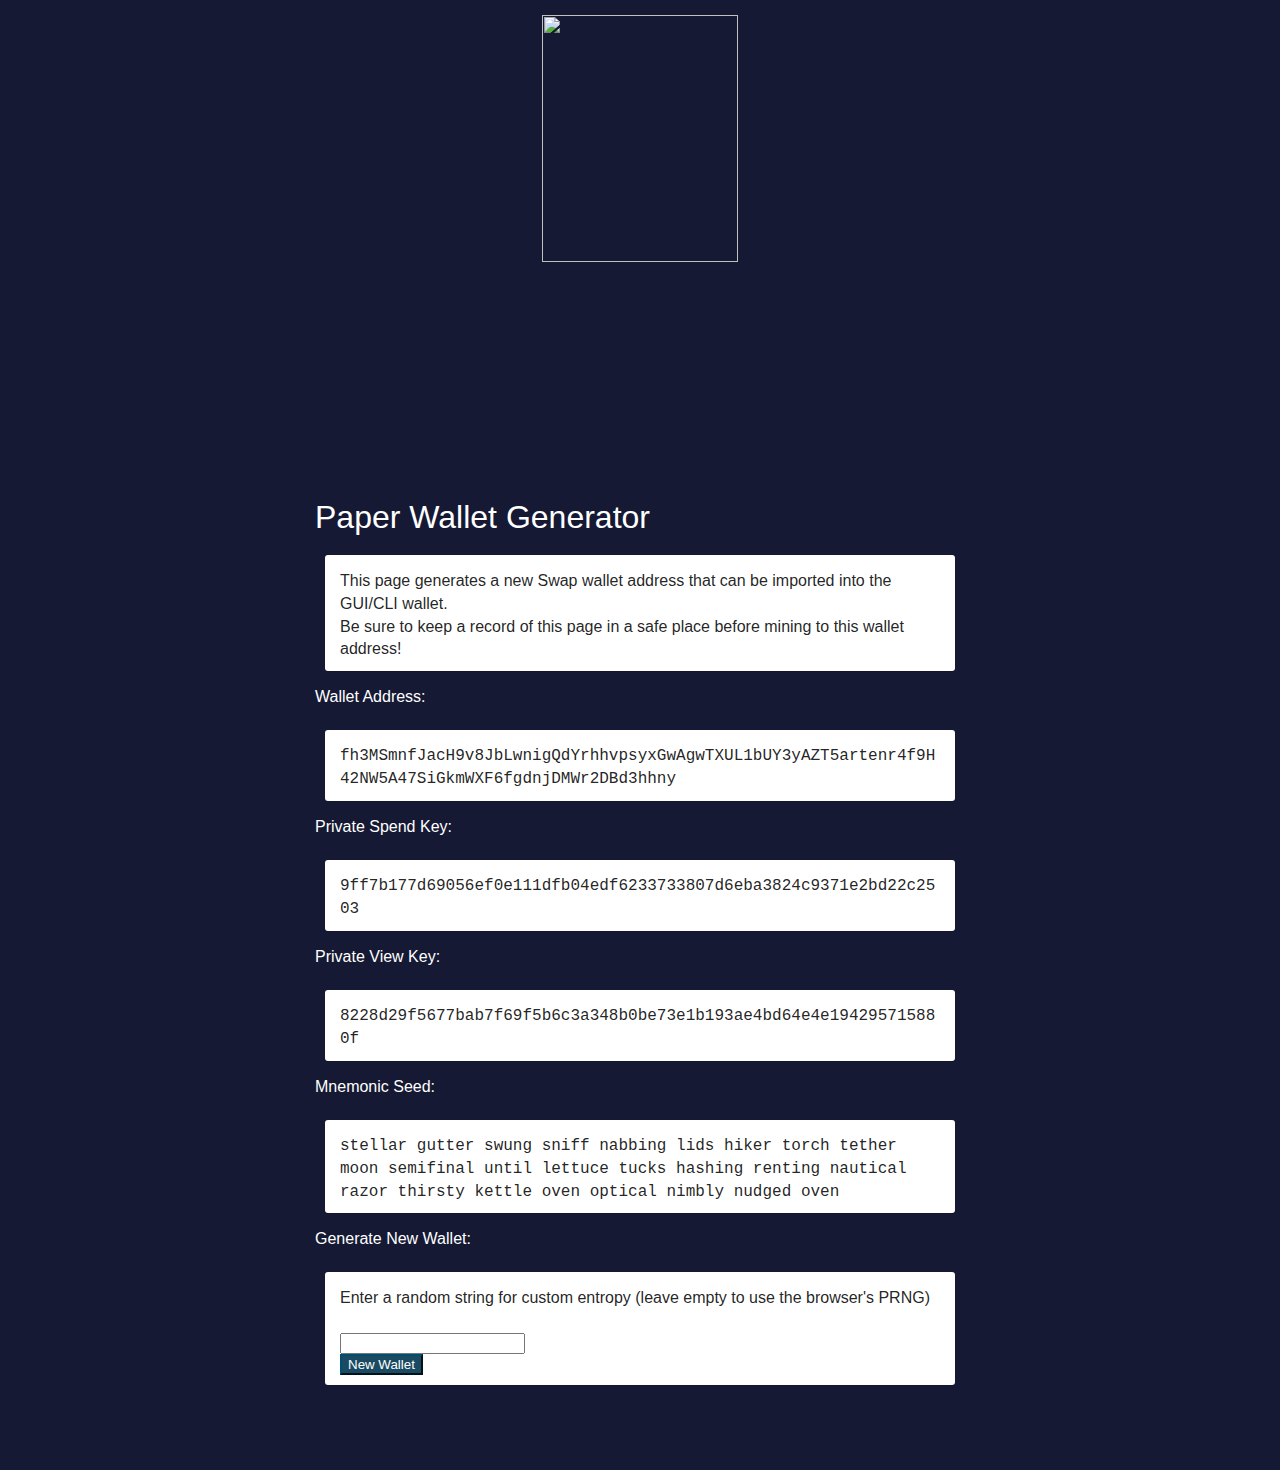
==== paperwallet-alternative.html @ 7079bced "Merge pull request #1 from Supercircles/Redesign" ====
<!--

/*
 JavaScript BigInteger library version 0.9
 http://silentmatt.com/biginteger/

 Copyright (c) 2009 Matthew Crumley <email@matthewcrumley.com>
 Copyright (c) 2010,2011 by John Tobey <John.Tobey@gmail.com>
 Licensed under the MIT license.

 Support for arbitrary internal representation base was added by
 Vitaly Magerya.
 */

// Copyright (c) 2014-2015, MyMonero.com
// 
// All rights reserved.
// 
// Redistribution and use in source and binary forms, with or without modification, are
// permitted provided that the following conditions are met:
// 
// 1. Redistributions of source code must retain the above copyright notice, this list of
//    conditions and the following disclaimer.
// 
// 2. Redistributions in binary form must reproduce the above copyright notice, this list
//    of conditions and the following disclaimer in the documentation and/or other
//    materials provided with the distribution.
// 
// 3. Neither the name of the copyright holder nor the names of its contributors may be
//    used to endorse or promote products derived from this software without specific
//    prior written permission.
// 
// THIS SOFTWARE IS PROVIDED BY THE COPYRIGHT HOLDERS AND CONTRIBUTORS "AS IS" AND ANY
// EXPRESS OR IMPLIED WARRANTIES, INCLUDING, BUT NOT LIMITED TO, THE IMPLIED WARRANTIES OF
// MERCHANTABILITY AND FITNESS FOR A PARTICULAR PURPOSE ARE DISCLAIMED. IN NO EVENT SHALL
// THE COPYRIGHT HOLDER OR CONTRIBUTORS BE LIABLE FOR ANY DIRECT, INDIRECT, INCIDENTAL,
// SPECIAL, EXEMPLARY, OR CONSEQUENTIAL DAMAGES (INCLUDING, BUT NOT LIMITED TO,
// PROCUREMENT OF SUBSTITUTE GOODS OR SERVICES; LOSS OF USE, DATA, OR PROFITS; OR BUSINESS
// INTERRUPTION) HOWEVER CAUSED AND ON ANY THEORY OF LIABILITY, WHETHER IN CONTRACT,
// STRICT LIABILITY, OR TORT (INCLUDING NEGLIGENCE OR OTHERWISE) ARISING IN ANY WAY OUT OF
// THE USE OF THIS SOFTWARE, EVEN IF ADVISED OF THE POSSIBILITY OF SUCH DAMAGE.

// Original Author: Lucas Jones

        /*!
 * Waves v0.6.0
 * http://fian.my.id/Waves
 *
 * Copyright 2014 Alfiana E. Sibuea and other contributors
 * Released under the MIT license
 * https://github.com/fians/Waves/blob/master/LICENSE
 */

        /*
    @license
    Copyright (c) 2014 The Polymer Project Authors. All rights reserved.
    This code may only be used under the BSD style license found at http://polymer.github.io/LICENSE.txt
    The complete set of authors may be found at http://polymer.github.io/AUTHORS.txt
    The complete set of contributors may be found at http://polymer.github.io/CONTRIBUTORS.txt
    Code distributed by Google as part of the polymer project is also
    subject to an additional IP rights grant found at http://polymer.github.io/PATENTS.txt
 */

//---------------------------------------------------------------------
// QRCode for JavaScript
//
// Copyright (c) 2009 Kazuhiko Arase
//
// URL: http://www.d-project.com/
//
// Licensed under the MIT license:
// http://www.opensource.org/licenses/mit-license.php
//
// The word "QR Code" is registered trademark of
// DENSO WAVE INCORPORATED
// http://www.denso-wave.com/qrcode/faqpatent-e.html
//
//---------------------------------------------------------------------

/*
 * js-sha3 v0.5.1
 * https://github.com/emn178/js-sha3
 *
 * Copyright 2015, emn178@gmail.com
 *
 * Licensed under the MIT license:
 * http://www.opensource.org/licenses/MIT
 */

/* Wallet generator modifications: Copyright 2015 moneromooo */

-->
<!-- CSS -->
<!-- Swap Paper Wallet Generator -->
<html>
<head>
  <title>Swap - Paper Wallet Generator</title>
  <meta http-equiv="content-type" content="text/html; charset=windows-1252">
  <link rel="shortcut icon" href="favicon.ico" />
  <link rel="shortcut icon" type="image/png" href="favicon.png">
  <link rel="apple-touch-icon" sizes="180x180" href="apple-touch-icon.png">
  <link rel="icon" type="image/png" sizes="32x32" href="favicon-32x32.png">
  <link rel="icon" type="image/png" sizes="16x16" href="favicon-16x16.png">
  <style>
    body {  
      background-color: #151933;
      font-family: 'Roboto', Helvetica, Arial, sans-serif;
      line-height: 1.428571429;
      color: #262626;
      margin:0;
      padding:0;
      margin-bottom: 85px;
      font-size: 16px;
      overflow-y: auto;
    }
    img {
	  height:auto;
      width:55%;
 	}
    h1, h2, h3, h4, h5, h6, .h1, .h2, .h3, .h4, .h5, .h6 {
      font-weight: 400;
	  color: #fff;
      -webkit-font-smoothing: antialiased;
      font-family: 'Roboto Condensed', Arial, sans-serif;
      text-align:left;
    }
    h3,.h3 {
      font-size: 32px;
      margin-bottom: 14px;
    }

    .card {
      display: inline-block;
      position: relative;
      width: 600px;
      margin: 0;
      padding: 0;
      box-shadow: 0 1px 0px 0 rgba(0, 0, 0, 0.14);
      border-radius: 3px;
      color: rgba(0, 0, 0, 0.87);
      background: #fff;
      word-wrap:break-word;
      text-align:left;
    }

    .padding-15 { padding: 15px !important; }
    .padding-b-10 { padding-bottom: 10px !important; }
    .push-up-15 { margin-top: 15px !important; }
    
    #wrapper {
      width:650px;
      margin: 15px auto;
      text-align:left;
    }
    #page-wrapper {
      margin:0;
      min-height: 568px;
      text-align:center;
    }    
      .btn-default {
        color: #ffffff;
        background-color: #1a4b63;
        border-color: #014e71;
    }


}
  </style>
</head>
<body>
  <div class="row">
    <div id="wrapper">
      <div id="page-wrapper">
        <div id="page">
		  <span><img src="images/logo/swap-logo-coloured.png" /></span>
          <h3><span>Paper Wallet Generator</span></h3>
          <div class="card padding-15 padding-b-10">
            This page generates a new Swap wallet address that can be imported into the GUI/CLI wallet.<br>
            Be sure to keep a record of this page in a safe place before mining to this wallet address!
          </div>
          
          <h4 class="push-up-15"><span>Wallet Address:<span></span></span></h4>
          <div class="card padding-15 padding-b-10">
            <code><span id="address_widget">generating...</span></code>
            <span class="qrcode" id="address_qr_widget" onclick="js:toggle_qr();"></span>
          </div>
          
          <h4 class="push-up-15"><span>Private Spend Key:<span></span></span></h4>
          <div class="card padding-15 padding-b-10">
            <code><span id="spend_key_widget">generating...</span></code><br>
          </div>

          <h4 class="push-up-15"><span>Private View Key:<span></span></span></h4>
          <div class="card padding-15 padding-b-10">
            <code><span id="view_key_widget">generating...</span></code>
          </div>
          
          <h4 class="push-up-15"><span>Mnemonic Seed:<span></span></span></h4>
          <div class="card padding-15 padding-b-10">
            <code><div style="white-space: pre-line; word-break: break-word;" id="mnemonic_widget">generating...</div></code>
          </div>

          <h4 class="push-up-15"><span>Generate New Wallet:<span></span></span></h4>
          <div class="card padding-15 padding-b-10">
            <div>Enter a random string for custom entropy (leave empty to use the browser's PRNG)</div><br>
            <input class="form-control" type="text" id="user_entropy_widget" oninput="js:checkEntropy();"><br>
            <button class="btn btn-default" type="button" onclick="js:genwallet(null);">
              <span tkey="set">New Wallet</span>
            </button>
            <div style="color: #ffbfc5; display: none" id="user_entropy_warning_widget">WARNING: entropy is way too low for the wallet to be secure: aim for 256 bits (about a hundred dice throws)</div>
          </div>
        </div>
      </div>
    </div>
  </div>
</body>
		
<!-- Javascript -->
<script>
var JSBigInt = (function () {
    "use strict";
    /*
     Class: BigInteger
     An arbitrarily-large integer.

     <BigInteger> objects should be considered immutable. None of the "built-in"
     methods modify *this* or their arguments. All properties should be
     considered private.

     All the methods of <BigInteger> instances can be called "statically". The
     static versions are convenient if you don't already have a <BigInteger>
     object.

     As an example, these calls are equivalent.

     > BigInteger(4).multiply(5); // returns BigInteger(20);
     > BigInteger.multiply(4, 5); // returns BigInteger(20);

     > var a = 42;
     > var a = BigInteger.toJSValue("0b101010"); // Not completely useless...
     */

    var CONSTRUCT = {}; // Unique token to call "private" version of constructor

    /*
     Constructor: BigInteger()
     Convert a value to a <BigInteger>.

     Although <BigInteger()> is the constructor for <BigInteger> objects, it is
     best not to call it as a constructor. If *n* is a <BigInteger> object, it is
     simply returned as-is. Otherwise, <BigInteger()> is equivalent to <parse>
     without a radix argument.

     > var n0 = BigInteger();      // Same as <BigInteger.ZERO>
     > var n1 = BigInteger("123"); // Create a new <BigInteger> with value 123
     > var n2 = BigInteger(123);   // Create a new <BigInteger> with value 123
     > var n3 = BigInteger(n2);    // Return n2, unchanged

     The constructor form only takes an array and a sign. *n* must be an
     array of numbers in little-endian order, where each digit is between 0
     and BigInteger.base.  The second parameter sets the sign: -1 for
     negative, +1 for positive, or 0 for zero. The array is *not copied and
     may be modified*. If the array contains only zeros, the sign parameter
     is ignored and is forced to zero.

     > new BigInteger([5], -1): create a new BigInteger with value -5

     Parameters:

     n - Value to convert to a <BigInteger>.

     Returns:

     A <BigInteger> value.

     See Also:

     <parse>, <BigInteger>
     */
    function BigInteger(n, s, token) {
        if (token !== CONSTRUCT) {
            if (n instanceof BigInteger) {
                return n;
            } else if (typeof n === "undefined") {
                return ZERO;
            }
            return BigInteger.parse(n);
        }

        n = n || []; // Provide the nullary constructor for subclasses.
        while (n.length && !n[n.length - 1]) {
            --n.length;
        }
        this._d = n;
        this._s = n.length ? (s || 1) : 0;
    }

    BigInteger._construct = function (n, s) {
        return new BigInteger(n, s, CONSTRUCT);
    };

    // Base-10 speedup hacks in parse, toString, exp10 and log functions
    // require base to be a power of 10. 10^7 is the largest such power
    // that won't cause a precision loss when digits are multiplied.
    var BigInteger_base = 10000000;
    var BigInteger_base_log10 = 7;

    BigInteger.base = BigInteger_base;
    BigInteger.base_log10 = BigInteger_base_log10;

    var ZERO = new BigInteger([], 0, CONSTRUCT);
    // Constant: ZERO
    // <BigInteger> 0.
    BigInteger.ZERO = ZERO;

    var ONE = new BigInteger([1], 1, CONSTRUCT);
    // Constant: ONE
    // <BigInteger> 1.
    BigInteger.ONE = ONE;

    var M_ONE = new BigInteger(ONE._d, -1, CONSTRUCT);
    // Constant: M_ONE
    // <BigInteger> -1.
    BigInteger.M_ONE = M_ONE;

    // Constant: _0
    // Shortcut for <ZERO>.
    BigInteger._0 = ZERO;

    // Constant: _1
    // Shortcut for <ONE>.
    BigInteger._1 = ONE;

    /*
     Constant: small
     Array of <BigIntegers> from 0 to 36.

     These are used internally for parsing, but useful when you need a "small"
     <BigInteger>.

     See Also:

     <ZERO>, <ONE>, <_0>, <_1>
     */
    BigInteger.small = [
        ZERO,
        ONE,
        /* Assuming BigInteger_base > 36 */
        new BigInteger([2], 1, CONSTRUCT),
        new BigInteger([3], 1, CONSTRUCT),
        new BigInteger([4], 1, CONSTRUCT),
        new BigInteger([5], 1, CONSTRUCT),
        new BigInteger([6], 1, CONSTRUCT),
        new BigInteger([7], 1, CONSTRUCT),
        new BigInteger([8], 1, CONSTRUCT),
        new BigInteger([9], 1, CONSTRUCT),
        new BigInteger([10], 1, CONSTRUCT),
        new BigInteger([11], 1, CONSTRUCT),
        new BigInteger([12], 1, CONSTRUCT),
        new BigInteger([13], 1, CONSTRUCT),
        new BigInteger([14], 1, CONSTRUCT),
        new BigInteger([15], 1, CONSTRUCT),
        new BigInteger([16], 1, CONSTRUCT),
        new BigInteger([17], 1, CONSTRUCT),
        new BigInteger([18], 1, CONSTRUCT),
        new BigInteger([19], 1, CONSTRUCT),
        new BigInteger([20], 1, CONSTRUCT),
        new BigInteger([21], 1, CONSTRUCT),
        new BigInteger([22], 1, CONSTRUCT),
        new BigInteger([23], 1, CONSTRUCT),
        new BigInteger([24], 1, CONSTRUCT),
        new BigInteger([25], 1, CONSTRUCT),
        new BigInteger([26], 1, CONSTRUCT),
        new BigInteger([27], 1, CONSTRUCT),
        new BigInteger([28], 1, CONSTRUCT),
        new BigInteger([29], 1, CONSTRUCT),
        new BigInteger([30], 1, CONSTRUCT),
        new BigInteger([31], 1, CONSTRUCT),
        new BigInteger([32], 1, CONSTRUCT),
        new BigInteger([33], 1, CONSTRUCT),
        new BigInteger([34], 1, CONSTRUCT),
        new BigInteger([35], 1, CONSTRUCT),
        new BigInteger([36], 1, CONSTRUCT)
    ];

    // Used for parsing/radix conversion
    BigInteger.digits = "0123456789ABCDEFGHIJKLMNOPQRSTUVWXYZ".split("");

    /*
     Method: toString
     Convert a <BigInteger> to a string.

     When *base* is greater than 10, letters are upper case.

     Parameters:

     base - Optional base to represent the number in (default is base 10).
     Must be between 2 and 36 inclusive, or an Error will be thrown.

     Returns:

     The string representation of the <BigInteger>.
     */
    BigInteger.prototype.toString = function (base) {
        base = +base || 10;
        if (base < 2 || base > 36) {
            throw new Error("illegal radix " + base + ".");
        }
        if (this._s === 0) {
            return "0";
        }
        if (base === 10) {
            var str = this._s < 0 ? "-" : "";
            str += this._d[this._d.length - 1].toString();
            for (var i = this._d.length - 2; i >= 0; i--) {
                var group = this._d[i].toString();
                while (group.length < BigInteger_base_log10) group = '0' + group;
                str += group;
            }
            return str;
        } else {
            var numerals = BigInteger.digits;
            base = BigInteger.small[base];
            var sign = this._s;

            var n = this.abs();
            var digits = [];
            var digit;

            while (n._s !== 0) {
                var divmod = n.divRem(base);
                n = divmod[0];
                digit = divmod[1];
                // TODO: This could be changed to unshift instead of reversing at the end.
                // Benchmark both to compare speeds.
                digits.push(numerals[digit.valueOf()]);
            }
            return (sign < 0 ? "-" : "") + digits.reverse().join("");
        }
    };

    // Verify strings for parsing
    BigInteger.radixRegex = [
        /^$/,
        /^$/,
        /^[01]*$/,
        /^[012]*$/,
        /^[0-3]*$/,
        /^[0-4]*$/,
        /^[0-5]*$/,
        /^[0-6]*$/,
        /^[0-7]*$/,
        /^[0-8]*$/,
        /^[0-9]*$/,
        /^[0-9aA]*$/,
        /^[0-9abAB]*$/,
        /^[0-9abcABC]*$/,
        /^[0-9a-dA-D]*$/,
        /^[0-9a-eA-E]*$/,
        /^[0-9a-fA-F]*$/,
        /^[0-9a-gA-G]*$/,
        /^[0-9a-hA-H]*$/,
        /^[0-9a-iA-I]*$/,
        /^[0-9a-jA-J]*$/,
        /^[0-9a-kA-K]*$/,
        /^[0-9a-lA-L]*$/,
        /^[0-9a-mA-M]*$/,
        /^[0-9a-nA-N]*$/,
        /^[0-9a-oA-O]*$/,
        /^[0-9a-pA-P]*$/,
        /^[0-9a-qA-Q]*$/,
        /^[0-9a-rA-R]*$/,
        /^[0-9a-sA-S]*$/,
        /^[0-9a-tA-T]*$/,
        /^[0-9a-uA-U]*$/,
        /^[0-9a-vA-V]*$/,
        /^[0-9a-wA-W]*$/,
        /^[0-9a-xA-X]*$/,
        /^[0-9a-yA-Y]*$/,
        /^[0-9a-zA-Z]*$/
    ];

    /*
     Function: parse
     Parse a string into a <BigInteger>.

     *base* is optional but, if provided, must be from 2 to 36 inclusive. If
     *base* is not provided, it will be guessed based on the leading characters
     of *s* as follows:

     - "0x" or "0X": *base* = 16
     - "0c" or "0C": *base* = 8
     - "0b" or "0B": *base* = 2
     - else: *base* = 10

     If no base is provided, or *base* is 10, the number can be in exponential
     form. For example, these are all valid:

     > BigInteger.parse("1e9");              // Same as "1000000000"
     > BigInteger.parse("1.234*10^3");       // Same as 1234
     > BigInteger.parse("56789 * 10 ** -2"); // Same as 567

     If any characters fall outside the range defined by the radix, an exception
     will be thrown.

     Parameters:

     s - The string to parse.
     base - Optional radix (default is to guess based on *s*).

     Returns:

     a <BigInteger> instance.
     */
    BigInteger.parse = function (s, base) {
        // Expands a number in exponential form to decimal form.
        // expandExponential("-13.441*10^5") === "1344100";
        // expandExponential("1.12300e-1") === "0.112300";
        // expandExponential(1000000000000000000000000000000) === "1000000000000000000000000000000";
        function expandExponential(str) {
            str = str.replace(/\s*[*xX]\s*10\s*(\^|\*\*)\s*/, "e");

            return str.replace(/^([+\-])?(\d+)\.?(\d*)[eE]([+\-]?\d+)$/, function (x, s, n, f, c) {
                c = +c;
                var l = c < 0;
                var i = n.length + c;
                x = (l ? n : f).length;
                c = ((c = Math.abs(c)) >= x ? c - x + l : 0);
                var z = (new Array(c + 1)).join("0");
                var r = n + f;
                return (s || "") + (l ? r = z + r : r += z).substr(0, i += l ? z.length : 0) + (i < r.length ? "." + r.substr(i) : "");
            });
        }

        s = s.toString();
        if (typeof base === "undefined" || +base === 10) {
            s = expandExponential(s);
        }

        var prefixRE;
        if (typeof base === "undefined") {
            prefixRE = '0[xcb]';
        } else if (base == 16) {
            prefixRE = '0x';
        } else if (base == 8) {
            prefixRE = '0c';
        } else if (base == 2) {
            prefixRE = '0b';
        } else {
            prefixRE = '';
        }
        var parts = new RegExp('^([+\\-]?)(' + prefixRE + ')?([0-9a-z]*)(?:\\.\\d*)?$', 'i').exec(s);
        if (parts) {
            var sign = parts[1] || "+";
            var baseSection = parts[2] || "";
            var digits = parts[3] || "";

            if (typeof base === "undefined") {
                // Guess base
                if (baseSection === "0x" || baseSection === "0X") { // Hex
                    base = 16;
                } else if (baseSection === "0c" || baseSection === "0C") { // Octal
                    base = 8;
                } else if (baseSection === "0b" || baseSection === "0B") { // Binary
                    base = 2;
                } else {
                    base = 10;
                }
            } else if (base < 2 || base > 36) {
                throw new Error("Illegal radix " + base + ".");
            }

            base = +base;

            // Check for digits outside the range
            if (!(BigInteger.radixRegex[base].test(digits))) {
                throw new Error("Bad digit for radix " + base);
            }

            // Strip leading zeros, and convert to array
            digits = digits.replace(/^0+/, "").split("");
            if (digits.length === 0) {
                return ZERO;
            }

            // Get the sign (we know it's not zero)
            sign = (sign === "-") ? -1 : 1;

            // Optimize 10
            if (base == 10) {
                var d = [];
                while (digits.length >= BigInteger_base_log10) {
                    d.push(parseInt(digits.splice(digits.length - BigInteger.base_log10, BigInteger.base_log10).join(''), 10));
                }
                d.push(parseInt(digits.join(''), 10));
                return new BigInteger(d, sign, CONSTRUCT);
            }

            // Do the conversion
            var d = ZERO;
            base = BigInteger.small[base];
            var small = BigInteger.small;
            for (var i = 0; i < digits.length; i++) {
                d = d.multiply(base).add(small[parseInt(digits[i], 36)]);
            }
            return new BigInteger(d._d, sign, CONSTRUCT);
        } else {
            throw new Error("Invalid BigInteger format: " + s);
        }
    };

    /*
     Function: add
     Add two <BigIntegers>.

     Parameters:

     n - The number to add to *this*. Will be converted to a <BigInteger>.

     Returns:

     The numbers added together.

     See Also:

     <subtract>, <multiply>, <quotient>, <next>
     */
    BigInteger.prototype.add = function (n) {
        if (this._s === 0) {
            return BigInteger(n);
        }

        n = BigInteger(n);
        if (n._s === 0) {
            return this;
        }
        if (this._s !== n._s) {
            n = n.negate();
            return this.subtract(n);
        }

        var a = this._d;
        var b = n._d;
        var al = a.length;
        var bl = b.length;
        var sum = new Array(Math.max(al, bl) + 1);
        var size = Math.min(al, bl);
        var carry = 0;
        var digit;

        for (var i = 0; i < size; i++) {
            digit = a[i] + b[i] + carry;
            sum[i] = digit % BigInteger_base;
            carry = (digit / BigInteger_base) | 0;
        }
        if (bl > al) {
            a = b;
            al = bl;
        }
        for (i = size; carry && i < al; i++) {
            digit = a[i] + carry;
            sum[i] = digit % BigInteger_base;
            carry = (digit / BigInteger_base) | 0;
        }
        if (carry) {
            sum[i] = carry;
        }

        for (; i < al; i++) {
            sum[i] = a[i];
        }

        return new BigInteger(sum, this._s, CONSTRUCT);
    };

    /*
     Function: negate
     Get the additive inverse of a <BigInteger>.

     Returns:

     A <BigInteger> with the same magnatude, but with the opposite sign.

     See Also:

     <abs>
     */
    BigInteger.prototype.negate = function () {
        return new BigInteger(this._d, (-this._s) | 0, CONSTRUCT);
    };

    /*
     Function: abs
     Get the absolute value of a <BigInteger>.

     Returns:

     A <BigInteger> with the same magnatude, but always positive (or zero).

     See Also:

     <negate>
     */
    BigInteger.prototype.abs = function () {
        return (this._s < 0) ? this.negate() : this;
    };

    /*
     Function: subtract
     Subtract two <BigIntegers>.

     Parameters:

     n - The number to subtract from *this*. Will be converted to a <BigInteger>.

     Returns:

     The *n* subtracted from *this*.

     See Also:

     <add>, <multiply>, <quotient>, <prev>
     */
    BigInteger.prototype.subtract = function (n) {
        if (this._s === 0) {
            return BigInteger(n).negate();
        }

        n = BigInteger(n);
        if (n._s === 0) {
            return this;
        }
        if (this._s !== n._s) {
            n = n.negate();
            return this.add(n);
        }

        var m = this;
        // negative - negative => -|a| - -|b| => -|a| + |b| => |b| - |a|
        if (this._s < 0) {
            m = new BigInteger(n._d, 1, CONSTRUCT);
            n = new BigInteger(this._d, 1, CONSTRUCT);
        }

        // Both are positive => a - b
        var sign = m.compareAbs(n);
        if (sign === 0) {
            return ZERO;
        } else if (sign < 0) {
            // swap m and n
            var t = n;
            n = m;
            m = t;
        }

        // a > b
        var a = m._d;
        var b = n._d;
        var al = a.length;
        var bl = b.length;
        var diff = new Array(al); // al >= bl since a > b
        var borrow = 0;
        var i;
        var digit;

        for (i = 0; i < bl; i++) {
            digit = a[i] - borrow - b[i];
            if (digit < 0) {
                digit += BigInteger_base;
                borrow = 1;
            } else {
                borrow = 0;
            }
            diff[i] = digit;
        }
        for (i = bl; i < al; i++) {
            digit = a[i] - borrow;
            if (digit < 0) {
                digit += BigInteger_base;
            } else {
                diff[i++] = digit;
                break;
            }
            diff[i] = digit;
        }
        for (; i < al; i++) {
            diff[i] = a[i];
        }

        return new BigInteger(diff, sign, CONSTRUCT);
    };

    (function () {
        function addOne(n, sign) {
            var a = n._d;
            var sum = a.slice();
            var carry = true;
            var i = 0;

            while (true) {
                var digit = (a[i] || 0) + 1;
                sum[i] = digit % BigInteger_base;
                if (digit <= BigInteger_base - 1) {
                    break;
                }
                ++i;
            }

            return new BigInteger(sum, sign, CONSTRUCT);
        }

        function subtractOne(n, sign) {
            var a = n._d;
            var sum = a.slice();
            var borrow = true;
            var i = 0;

            while (true) {
                var digit = (a[i] || 0) - 1;
                if (digit < 0) {
                    sum[i] = digit + BigInteger_base;
                } else {
                    sum[i] = digit;
                    break;
                }
                ++i;
            }

            return new BigInteger(sum, sign, CONSTRUCT);
        }

        /*
         Function: next
         Get the next <BigInteger> (add one).

         Returns:

         *this* + 1.

         See Also:

         <add>, <prev>
         */
        BigInteger.prototype.next = function () {
            switch (this._s) {
            case 0:
                return ONE;
            case -1:
                return subtractOne(this, -1);
                // case 1:
            default:
                return addOne(this, 1);
            }
        };

        /*
         Function: prev
         Get the previous <BigInteger> (subtract one).

         Returns:

         *this* - 1.

         See Also:

         <next>, <subtract>
         */
        BigInteger.prototype.prev = function () {
            switch (this._s) {
            case 0:
                return M_ONE;
            case -1:
                return addOne(this, -1);
                // case 1:
            default:
                return subtractOne(this, 1);
            }
        };
    })();

    /*
     Function: compareAbs
     Compare the absolute value of two <BigIntegers>.

     Calling <compareAbs> is faster than calling <abs> twice, then <compare>.

     Parameters:

     n - The number to compare to *this*. Will be converted to a <BigInteger>.

     Returns:

     -1, 0, or +1 if *|this|* is less than, equal to, or greater than *|n|*.

     See Also:

     <compare>, <abs>
     */
    BigInteger.prototype.compareAbs = function (n) {
        if (this === n) {
            return 0;
        }

        if (!(n instanceof BigInteger)) {
            if (!isFinite(n)) {
                return (isNaN(n) ? n : -1);
            }
            n = BigInteger(n);
        }

        if (this._s === 0) {
            return (n._s !== 0) ? -1 : 0;
        }
        if (n._s === 0) {
            return 1;
        }

        var l = this._d.length;
        var nl = n._d.length;
        if (l < nl) {
            return -1;
        } else if (l > nl) {
            return 1;
        }

        var a = this._d;
        var b = n._d;
        for (var i = l - 1; i >= 0; i--) {
            if (a[i] !== b[i]) {
                return a[i] < b[i] ? -1 : 1;
            }
        }

        return 0;
    };

    /*
     Function: compare
     Compare two <BigIntegers>.

     Parameters:

     n - The number to compare to *this*. Will be converted to a <BigInteger>.

     Returns:

     -1, 0, or +1 if *this* is less than, equal to, or greater than *n*.

     See Also:

     <compareAbs>, <isPositive>, <isNegative>, <isUnit>
     */
    BigInteger.prototype.compare = function (n) {
        if (this === n) {
            return 0;
        }

        n = BigInteger(n);

        if (this._s === 0) {
            return -n._s;
        }

        if (this._s === n._s) { // both positive or both negative
            var cmp = this.compareAbs(n);
            return cmp * this._s;
        } else {
            return this._s;
        }
    };

    /*
     Function: isUnit
     Return true iff *this* is either 1 or -1.

     Returns:

     true if *this* compares equal to <BigInteger.ONE> or <BigInteger.M_ONE>.

     See Also:

     <isZero>, <isNegative>, <isPositive>, <compareAbs>, <compare>,
     <BigInteger.ONE>, <BigInteger.M_ONE>
     */
    BigInteger.prototype.isUnit = function () {
        return this === ONE ||
            this === M_ONE ||
            (this._d.length === 1 && this._d[0] === 1);
    };

    /*
     Function: multiply
     Multiply two <BigIntegers>.

     Parameters:

     n - The number to multiply *this* by. Will be converted to a
     <BigInteger>.

     Returns:

     The numbers multiplied together.

     See Also:

     <add>, <subtract>, <quotient>, <square>
     */
    BigInteger.prototype.multiply = function (n) {
        // TODO: Consider adding Karatsuba multiplication for large numbers
        if (this._s === 0) {
            return ZERO;
        }

        n = BigInteger(n);
        if (n._s === 0) {
            return ZERO;
        }
        if (this.isUnit()) {
            if (this._s < 0) {
                return n.negate();
            }
            return n;
        }
        if (n.isUnit()) {
            if (n._s < 0) {
                return this.negate();
            }
            return this;
        }
        if (this === n) {
            return this.square();
        }

        var r = (this._d.length >= n._d.length);
        var a = (r ? this : n)._d; // a will be longer than b
        var b = (r ? n : this)._d;
        var al = a.length;
        var bl = b.length;

        var pl = al + bl;
        var partial = new Array(pl);
        var i;
        for (i = 0; i < pl; i++) {
            partial[i] = 0;
        }

        for (i = 0; i < bl; i++) {
            var carry = 0;
            var bi = b[i];
            var jlimit = al + i;
            var digit;
            for (var j = i; j < jlimit; j++) {
                digit = partial[j] + bi * a[j - i] + carry;
                carry = (digit / BigInteger_base) | 0;
                partial[j] = (digit % BigInteger_base) | 0;
            }
            if (carry) {
                digit = partial[j] + carry;
                carry = (digit / BigInteger_base) | 0;
                partial[j] = digit % BigInteger_base;
            }
        }
        return new BigInteger(partial, this._s * n._s, CONSTRUCT);
    };

    // Multiply a BigInteger by a single-digit native number
    // Assumes that this and n are >= 0
    // This is not really intended to be used outside the library itself
    BigInteger.prototype.multiplySingleDigit = function (n) {
        if (n === 0 || this._s === 0) {
            return ZERO;
        }
        if (n === 1) {
            return this;
        }

        var digit;
        if (this._d.length === 1) {
            digit = this._d[0] * n;
            if (digit >= BigInteger_base) {
                return new BigInteger([(digit % BigInteger_base) | 0,
                    (digit / BigInteger_base) | 0], 1, CONSTRUCT);
            }
            return new BigInteger([digit], 1, CONSTRUCT);
        }

        if (n === 2) {
            return this.add(this);
        }
        if (this.isUnit()) {
            return new BigInteger([n], 1, CONSTRUCT);
        }

        var a = this._d;
        var al = a.length;

        var pl = al + 1;
        var partial = new Array(pl);
        for (var i = 0; i < pl; i++) {
            partial[i] = 0;
        }

        var carry = 0;
        for (var j = 0; j < al; j++) {
            digit = n * a[j] + carry;
            carry = (digit / BigInteger_base) | 0;
            partial[j] = (digit % BigInteger_base) | 0;
        }
        if (carry) {
            partial[j] = carry;
        }

        return new BigInteger(partial, 1, CONSTRUCT);
    };

    /*
     Function: square
     Multiply a <BigInteger> by itself.

     This is slightly faster than regular multiplication, since it removes the
     duplicated multiplcations.

     Returns:

     > this.multiply(this)

     See Also:
     <multiply>
     */
    BigInteger.prototype.square = function () {
        // Normally, squaring a 10-digit number would take 100 multiplications.
        // Of these 10 are unique diagonals, of the remaining 90 (100-10), 45 are repeated.
        // This procedure saves (N*(N-1))/2 multiplications, (e.g., 45 of 100 multiplies).
        // Based on code by Gary Darby, Intellitech Systems Inc., www.DelphiForFun.org

        if (this._s === 0) {
            return ZERO;
        }
        if (this.isUnit()) {
            return ONE;
        }

        var digits = this._d;
        var length = digits.length;
        var imult1 = new Array(length + length + 1);
        var product, carry, k;
        var i;

        // Calculate diagonal
        for (i = 0; i < length; i++) {
            k = i * 2;
            product = digits[i] * digits[i];
            carry = (product / BigInteger_base) | 0;
            imult1[k] = product % BigInteger_base;
            imult1[k + 1] = carry;
        }

        // Calculate repeating part
        for (i = 0; i < length; i++) {
            carry = 0;
            k = i * 2 + 1;
            for (var j = i + 1; j < length; j++, k++) {
                product = digits[j] * digits[i] * 2 + imult1[k] + carry;
                carry = (product / BigInteger_base) | 0;
                imult1[k] = product % BigInteger_base;
            }
            k = length + i;
            var digit = carry + imult1[k];
            carry = (digit / BigInteger_base) | 0;
            imult1[k] = digit % BigInteger_base;
            imult1[k + 1] += carry;
        }

        return new BigInteger(imult1, 1, CONSTRUCT);
    };

    /*
     Function: quotient
     Divide two <BigIntegers> and truncate towards zero.

     <quotient> throws an exception if *n* is zero.

     Parameters:

     n - The number to divide *this* by. Will be converted to a <BigInteger>.

     Returns:

     The *this* / *n*, truncated to an integer.

     See Also:

     <add>, <subtract>, <multiply>, <divRem>, <remainder>
     */
    BigInteger.prototype.quotient = function (n) {
        return this.divRem(n)[0];
    };

    /*
     Function: divide
     Deprecated synonym for <quotient>.
     */
    BigInteger.prototype.divide = BigInteger.prototype.quotient;

    /*
     Function: remainder
     Calculate the remainder of two <BigIntegers>.

     <remainder> throws an exception if *n* is zero.

     Parameters:

     n - The remainder after *this* is divided *this* by *n*. Will be
     converted to a <BigInteger>.

     Returns:

     *this* % *n*.

     See Also:

     <divRem>, <quotient>
     */
    BigInteger.prototype.remainder = function (n) {
        return this.divRem(n)[1];
    };

    /*
     Function: divRem
     Calculate the integer quotient and remainder of two <BigIntegers>.

     <divRem> throws an exception if *n* is zero.

     Parameters:

     n - The number to divide *this* by. Will be converted to a <BigInteger>.

     Returns:

     A two-element array containing the quotient and the remainder.

     > a.divRem(b)

     is exactly equivalent to

     > [a.quotient(b), a.remainder(b)]

     except it is faster, because they are calculated at the same time.

     See Also:

     <quotient>, <remainder>
     */
    BigInteger.prototype.divRem = function (n) {
        n = BigInteger(n);
        if (n._s === 0) {
            throw new Error("Divide by zero");
        }
        if (this._s === 0) {
            return [ZERO, ZERO];
        }
        if (n._d.length === 1) {
            return this.divRemSmall(n._s * n._d[0]);
        }

        // Test for easy cases -- |n1| <= |n2|
        switch (this.compareAbs(n)) {
        case 0: // n1 == n2
            return [this._s === n._s ? ONE : M_ONE, ZERO];
        case -1: // |n1| < |n2|
            return [ZERO, this];
        }

        var sign = this._s * n._s;
        var a = n.abs();
        var b_digits = this._d;
        var b_index = b_digits.length;
        var digits = n._d.length;
        var quot = [];
        var guess;

        var part = new BigInteger([], 0, CONSTRUCT);
        part._s = 1;

        while (b_index) {
            part._d.unshift(b_digits[--b_index]);

            if (part.compareAbs(n) < 0) {
                quot.push(0);
                continue;
            }
            if (part._s === 0) {
                guess = 0;
            } else {
                var xlen = part._d.length,
                    ylen = a._d.length;
                var highx = part._d[xlen - 1] * BigInteger_base + part._d[xlen - 2];
                var highy = a._d[ylen - 1] * BigInteger_base + a._d[ylen - 2];
                if (part._d.length > a._d.length) {
                    // The length of part._d can either match a._d length,
                    // or exceed it by one.
                    highx = (highx + 1) * BigInteger_base;
                }
                guess = Math.ceil(highx / highy);
            }
            do {
                var check = a.multiplySingleDigit(guess);
                if (check.compareAbs(part) <= 0) {
                    break;
                }
                guess--;
            } while (guess);

            quot.push(guess);
            if (!guess) {
                continue;
            }
            var diff = part.subtract(check);
            part._d = diff._d.slice();
            if (part._d.length === 0) {
                part._s = 0;
            }
        }

        return [new BigInteger(quot.reverse(), sign, CONSTRUCT),
            new BigInteger(part._d, this._s, CONSTRUCT)];
    };

    // Throws an exception if n is outside of (-BigInteger.base, -1] or
    // [1, BigInteger.base).  It's not necessary to call this, since the
    // other division functions will call it if they are able to.
    BigInteger.prototype.divRemSmall = function (n) {
        var r;
        n = +n;
        if (n === 0) {
            throw new Error("Divide by zero");
        }

        var n_s = n < 0 ? -1 : 1;
        var sign = this._s * n_s;
        n = Math.abs(n);

        if (n < 1 || n >= BigInteger_base) {
            throw new Error("Argument out of range");
        }

        if (this._s === 0) {
            return [ZERO, ZERO];
        }

        if (n === 1 || n === -1) {
            return [(sign === 1) ? this.abs() : new BigInteger(this._d, sign, CONSTRUCT), ZERO];
        }

        // 2 <= n < BigInteger_base

        // divide a single digit by a single digit
        if (this._d.length === 1) {
            var q = new BigInteger([(this._d[0] / n) | 0], 1, CONSTRUCT);
            r = new BigInteger([(this._d[0] % n) | 0], 1, CONSTRUCT);
            if (sign < 0) {
                q = q.negate();
            }
            if (this._s < 0) {
                r = r.negate();
            }
            return [q, r];
        }

        var digits = this._d.slice();
        var quot = new Array(digits.length);
        var part = 0;
        var diff = 0;
        var i = 0;
        var guess;

        while (digits.length) {
            part = part * BigInteger_base + digits[digits.length - 1];
            if (part < n) {
                quot[i++] = 0;
                digits.pop();
                diff = BigInteger_base * diff + part;
                continue;
            }
            if (part === 0) {
                guess = 0;
            } else {
                guess = (part / n) | 0;
            }

            var check = n * guess;
            diff = part - check;
            quot[i++] = guess;
            if (!guess) {
                digits.pop();
                continue;
            }

            digits.pop();
            part = diff;
        }

        r = new BigInteger([diff], 1, CONSTRUCT);
        if (this._s < 0) {
            r = r.negate();
        }
        return [new BigInteger(quot.reverse(), sign, CONSTRUCT), r];
    };

    /*
     Function: isEven
     Return true iff *this* is divisible by two.

     Note that <BigInteger.ZERO> is even.

     Returns:

     true if *this* is even, false otherwise.

     See Also:

     <isOdd>
     */
    BigInteger.prototype.isEven = function () {
        var digits = this._d;
        return this._s === 0 || digits.length === 0 || (digits[0] % 2) === 0;
    };

    /*
     Function: isOdd
     Return true iff *this* is not divisible by two.

     Returns:

     true if *this* is odd, false otherwise.

     See Also:

     <isEven>
     */
    BigInteger.prototype.isOdd = function () {
        return !this.isEven();
    };

    /*
     Function: sign
     Get the sign of a <BigInteger>.

     Returns:

     * -1 if *this* < 0
     * 0 if *this* == 0
     * +1 if *this* > 0

     See Also:

     <isZero>, <isPositive>, <isNegative>, <compare>, <BigInteger.ZERO>
     */
    BigInteger.prototype.sign = function () {
        return this._s;
    };

    /*
     Function: isPositive
     Return true iff *this* > 0.

     Returns:

     true if *this*.compare(<BigInteger.ZERO>) == 1.

     See Also:

     <sign>, <isZero>, <isNegative>, <isUnit>, <compare>, <BigInteger.ZERO>
     */
    BigInteger.prototype.isPositive = function () {
        return this._s > 0;
    };

    /*
     Function: isNegative
     Return true iff *this* < 0.

     Returns:

     true if *this*.compare(<BigInteger.ZERO>) == -1.

     See Also:

     <sign>, <isPositive>, <isZero>, <isUnit>, <compare>, <BigInteger.ZERO>
     */
    BigInteger.prototype.isNegative = function () {
        return this._s < 0;
    };

    /*
     Function: isZero
     Return true iff *this* == 0.

     Returns:

     true if *this*.compare(<BigInteger.ZERO>) == 0.

     See Also:

     <sign>, <isPositive>, <isNegative>, <isUnit>, <BigInteger.ZERO>
     */
    BigInteger.prototype.isZero = function () {
        return this._s === 0;
    };

    /*
     Function: exp10
     Multiply a <BigInteger> by a power of 10.

     This is equivalent to, but faster than

     > if (n >= 0) {
     >     return this.multiply(BigInteger("1e" + n));
     > }
     > else { // n <= 0
     >     return this.quotient(BigInteger("1e" + -n));
     > }

     Parameters:

     n - The power of 10 to multiply *this* by. *n* is converted to a
     javascipt number and must be no greater than <BigInteger.MAX_EXP>
     (0x7FFFFFFF), or an exception will be thrown.

     Returns:

     *this* * (10 ** *n*), truncated to an integer if necessary.

     See Also:

     <pow>, <multiply>
     */
    BigInteger.prototype.exp10 = function (n) {
        n = +n;
        if (n === 0) {
            return this;
        }
        if (Math.abs(n) > Number(MAX_EXP)) {
            throw new Error("exponent too large in BigInteger.exp10");
        }
        if (n > 0) {
            var k = new BigInteger(this._d.slice(), this._s, CONSTRUCT);

            for (; n >= BigInteger_base_log10; n -= BigInteger_base_log10) {
                k._d.unshift(0);
            }
            if (n == 0)
                return k;
            k._s = 1;
            k = k.multiplySingleDigit(Math.pow(10, n));
            return (this._s < 0 ? k.negate() : k);
        } else if (-n >= this._d.length * BigInteger_base_log10) {
            return ZERO;
        } else {
            var k = new BigInteger(this._d.slice(), this._s, CONSTRUCT);

            for (n = -n; n >= BigInteger_base_log10; n -= BigInteger_base_log10) {
                k._d.shift();
            }
            return (n == 0) ? k : k.divRemSmall(Math.pow(10, n))[0];
        }
    };

    /*
     Function: pow
     Raise a <BigInteger> to a power.

     In this implementation, 0**0 is 1.

     Parameters:

     n - The exponent to raise *this* by. *n* must be no greater than
     <BigInteger.MAX_EXP> (0x7FFFFFFF), or an exception will be thrown.

     Returns:

     *this* raised to the *nth* power.

     See Also:

     <modPow>
     */
    BigInteger.prototype.pow = function (n) {
        if (this.isUnit()) {
            if (this._s > 0) {
                return this;
            } else {
                return BigInteger(n).isOdd() ? this : this.negate();
            }
        }

        n = BigInteger(n);
        if (n._s === 0) {
            return ONE;
        } else if (n._s < 0) {
            if (this._s === 0) {
                throw new Error("Divide by zero");
            } else {
                return ZERO;
            }
        }
        if (this._s === 0) {
            return ZERO;
        }
        if (n.isUnit()) {
            return this;
        }

        if (n.compareAbs(MAX_EXP) > 0) {
            throw new Error("exponent too large in BigInteger.pow");
        }
        var x = this;
        var aux = ONE;
        var two = BigInteger.small[2];

        while (n.isPositive()) {
            if (n.isOdd()) {
                aux = aux.multiply(x);
                if (n.isUnit()) {
                    return aux;
                }
            }
            x = x.square();
            n = n.quotient(two);
        }

        return aux;
    };

    /*
     Function: modPow
     Raise a <BigInteger> to a power (mod m).

     Because it is reduced by a modulus, <modPow> is not limited by
     <BigInteger.MAX_EXP> like <pow>.

     Parameters:

     exponent - The exponent to raise *this* by. Must be positive.
     modulus - The modulus.

     Returns:

     *this* ^ *exponent* (mod *modulus*).

     See Also:

     <pow>, <mod>
     */
    BigInteger.prototype.modPow = function (exponent, modulus) {
        var result = ONE;
        var base = this;

        while (exponent.isPositive()) {
            if (exponent.isOdd()) {
                result = result.multiply(base).remainder(modulus);
            }

            exponent = exponent.quotient(BigInteger.small[2]);
            if (exponent.isPositive()) {
                base = base.square().remainder(modulus);
            }
        }

        return result;
    };

    /*
     Function: log
     Get the natural logarithm of a <BigInteger> as a native JavaScript number.

     This is equivalent to

     > Math.log(this.toJSValue())

     but handles values outside of the native number range.

     Returns:

     log( *this* )

     See Also:

     <toJSValue>
     */
    BigInteger.prototype.log = function () {
        switch (this._s) {
        case 0:
            return -Infinity;
        case -1:
            return NaN;
        default: // Fall through.
        }

        var l = this._d.length;

        if (l * BigInteger_base_log10 < 30) {
            return Math.log(this.valueOf());
        }

        var N = Math.ceil(30 / BigInteger_base_log10);
        var firstNdigits = this._d.slice(l - N);
        return Math.log((new BigInteger(firstNdigits, 1, CONSTRUCT)).valueOf()) + (l - N) * Math.log(BigInteger_base);
    };

    /*
     Function: valueOf
     Convert a <BigInteger> to a native JavaScript integer.

     This is called automatically by JavaScipt to convert a <BigInteger> to a
     native value.

     Returns:

     > parseInt(this.toString(), 10)

     See Also:

     <toString>, <toJSValue>
     */
    BigInteger.prototype.valueOf = function () {
        return parseInt(this.toString(), 10);
    };

    /*
     Function: toJSValue
     Convert a <BigInteger> to a native JavaScript integer.

     This is the same as valueOf, but more explicitly named.

     Returns:

     > parseInt(this.toString(), 10)

     See Also:

     <toString>, <valueOf>
     */
    BigInteger.prototype.toJSValue = function () {
        return parseInt(this.toString(), 10);
    };


    /*
    Function: lowVal
    Author: Lucas Jones
    */
    BigInteger.prototype.lowVal = function () {
        return this._d[0] || 0;
    };

    var MAX_EXP = BigInteger(0x7FFFFFFF);
    // Constant: MAX_EXP
    // The largest exponent allowed in <pow> and <exp10> (0x7FFFFFFF or 2147483647).
    BigInteger.MAX_EXP = MAX_EXP;

    (function () {
        function makeUnary(fn) {
            return function (a) {
                return fn.call(BigInteger(a));
            };
        }

        function makeBinary(fn) {
            return function (a, b) {
                return fn.call(BigInteger(a), BigInteger(b));
            };
        }

        function makeTrinary(fn) {
            return function (a, b, c) {
                return fn.call(BigInteger(a), BigInteger(b), BigInteger(c));
            };
        }

        (function () {
            var i, fn;
            var unary = "toJSValue,isEven,isOdd,sign,isZero,isNegative,abs,isUnit,square,negate,isPositive,toString,next,prev,log".split(",");
            var binary = "compare,remainder,divRem,subtract,add,quotient,divide,multiply,pow,compareAbs".split(",");
            var trinary = ["modPow"];

            for (i = 0; i < unary.length; i++) {
                fn = unary[i];
                BigInteger[fn] = makeUnary(BigInteger.prototype[fn]);
            }

            for (i = 0; i < binary.length; i++) {
                fn = binary[i];
                BigInteger[fn] = makeBinary(BigInteger.prototype[fn]);
            }

            for (i = 0; i < trinary.length; i++) {
                fn = trinary[i];
                BigInteger[fn] = makeTrinary(BigInteger.prototype[fn]);
            }

            BigInteger.exp10 = function (x, n) {
                return BigInteger(x).exp10(n);
            };
        })();
    })();

    return BigInteger;
})();
var cnBase58 = (function () {
    var b58 = {};

    var alphabet_str = "123456789ABCDEFGHJKLMNPQRSTUVWXYZabcdefghijkmnopqrstuvwxyz";
    var alphabet = [];
    for (var i = 0; i < alphabet_str.length; i++) {
        alphabet.push(alphabet_str.charCodeAt(i));
    }
    var encoded_block_sizes = [0, 2, 3, 5, 6, 7, 9, 10, 11];

    var alphabet_size = alphabet.length;
    var full_block_size = 8;
    var full_encoded_block_size = 11;

    var UINT64_MAX = new JSBigInt(2).pow(64);

    function hextobin(hex) {
        if (hex.length % 2 !== 0) throw "Hex string has invalid length!";
        var res = new Uint8Array(hex.length / 2);
        for (var i = 0; i < hex.length / 2; ++i) {
            res[i] = parseInt(hex.slice(i * 2, i * 2 + 2), 16);
        }
        return res;
    }
    this.hextobin = hextobin;
    b58.hextobin = hextobin;

    function bintohex(bin) {
        var out = [];
        for (var i = 0; i < bin.length; ++i) {
            out.push(("0" + bin[i].toString(16)).slice(-2));
        }
        return out.join("");
    }
    this.bintohex = bintohex;
    b58.bintohex = bintohex;

    function strtobin(str) {
        var res = new Uint8Array(str.length);
        for (var i = 0; i < str.length; i++) {
            res[i] = str.charCodeAt(i);
        }
        return res;
    }
    this.strtobin = strtobin;
    b58.strtobin = strtobin;

    function bintostr(bin) {
        var out = [];
        for (var i = 0; i < bin.length; i++) {
            out.push(String.fromCharCode(bin[i]));
        }
        return out.join("");
    }

    function uint8_be_to_64(data) {
        if (data.length < 1 || data.length > 8) {
            throw "Invalid input length";
        }
        var res = JSBigInt.ZERO;
        var twopow8 = new JSBigInt(2).pow(8);
        var i = 0;
        switch (9 - data.length) {
        case 1:
            res = res.add(data[i++]);
        case 2:
            res = res.multiply(twopow8).add(data[i++]);
        case 3:
            res = res.multiply(twopow8).add(data[i++]);
        case 4:
            res = res.multiply(twopow8).add(data[i++]);
        case 5:
            res = res.multiply(twopow8).add(data[i++]);
        case 6:
            res = res.multiply(twopow8).add(data[i++]);
        case 7:
            res = res.multiply(twopow8).add(data[i++]);
        case 8:
            res = res.multiply(twopow8).add(data[i++]);
            break;
        default:
            throw "Impossible condition";
        }
        return res;
    }

    function uint64_to_8be(num, size) {
        var res = new Uint8Array(size);
        if (size < 1 || size > 8) {
            throw "Invalid input length";
        }
        var twopow8 = new JSBigInt(2).pow(8);
        for (var i = size - 1; i >= 0; i--) {
            res[i] = num.remainder(twopow8).toJSValue();
            num = num.divide(twopow8);
        }
        return res;
    }

    b58.encode_block = function (data, buf, index) {
        if (data.length < 1 || data.length > full_encoded_block_size) {
            throw "Invalid block length: " + data.length;
        }
        var num = uint8_be_to_64(data);
        var i = encoded_block_sizes[data.length] - 1;
        // while num > 0
        while (num.compare(0) === 1) {
            var div = num.divRem(alphabet_size);
            // remainder = num % alphabet_size
            var remainder = div[1];
            // num = num / alphabet_size
            num = div[0];
            buf[index + i] = alphabet[remainder.toJSValue()];
            i--;
        }
        return buf;
    };

    b58.encode = function (hex) {
        var data = hextobin(hex);
        if (data.length === 0) {
            return "";
        }
        var full_block_count = Math.floor(data.length / full_block_size);
        var last_block_size = data.length % full_block_size;
        var res_size = full_block_count * full_encoded_block_size + encoded_block_sizes[last_block_size];

        var res = new Uint8Array(res_size);
        var i;
        for (i = 0; i < res_size; ++i) {
            res[i] = alphabet[0];
        }
        for (i = 0; i < full_block_count; i++) {
            res = b58.encode_block(data.subarray(i * full_block_size, i * full_block_size + full_block_size), res, i * full_encoded_block_size);
        }
        if (last_block_size > 0) {
            res = b58.encode_block(data.subarray(full_block_count * full_block_size, full_block_count * full_block_size + last_block_size), res, full_block_count * full_encoded_block_size)
        }
        return bintostr(res);
    };

    b58.decode_block = function (data, buf, index) {
        if (data.length < 1 || data.length > full_encoded_block_size) {
            throw "Invalid block length: " + data.length;
        }

        var res_size = encoded_block_sizes.indexOf(data.length);
        if (res_size <= 0) {
            throw "Invalid block size";
        }
        var res_num = new JSBigInt(0);
        var order = new JSBigInt(1);
        for (var i = data.length - 1; i >= 0; i--) {
            var digit = alphabet.indexOf(data[i]);
            if (digit < 0) {
                throw "Invalid symbol";
            }
            var product = order.multiply(digit).add(res_num);
            // if product > UINT64_MAX
            if (product.compare(UINT64_MAX) === 1) {
                throw "Overflow";
            }
            res_num = product;
            order = order.multiply(alphabet_size);
        }
        if (res_size < full_block_size && (new JSBigInt(2).pow(8 * res_size).compare(res_num) <= 0)) {
            throw "Overflow 2";
        }
        buf.set(uint64_to_8be(res_num, res_size), index);
        return buf;
    };

    b58.decode = function (enc) {
        enc = strtobin(enc);
        if (enc.length === 0) {
            return "";
        }
        var full_block_count = Math.floor(enc.length / full_encoded_block_size);
        var last_block_size = enc.length % full_encoded_block_size;
        var last_block_decoded_size = encoded_block_sizes.indexOf(last_block_size);
        if (last_block_decoded_size < 0) {
            throw "Invalid encoded length";
        }
        var data_size = full_block_count * full_block_size + last_block_decoded_size;
        var data = new Uint8Array(data_size);
        for (var i = 0; i < full_block_count; i++) {
            data = b58.decode_block(enc.subarray(i * full_encoded_block_size, i * full_encoded_block_size + full_encoded_block_size), data, i * full_block_size);
        }
        if (last_block_size > 0) {
            data = b58.decode_block(enc.subarray(full_block_count * full_encoded_block_size, full_block_count * full_encoded_block_size + last_block_size), data, full_block_count * full_block_size);
        }
        return bintohex(data);
    };

    return b58;
})();
var crc32 = (function () {
    'use strict';
    var crc32 = {};

    crc32.Utf8Encode = function (string) {
        return unescape(encodeURIComponent(string));
    };

    crc32.run = function (str) {
        var crc = new crc32.Type();
        crc.processString(str);
        return crc.checksum();
    };

    crc32.table = [
        0, 1996959894, 3993919788, 2567524794, 124634137, 1886057615, 3915621685, 2657392035,
        249268274, 2044508324, 3772115230, 2547177864, 162941995, 2125561021, 3887607047, 2428444049,
        498536548, 1789927666, 4089016648, 2227061214, 450548861, 1843258603, 4107580753, 2211677639,
        325883990, 1684777152, 4251122042, 2321926636, 335633487, 1661365465, 4195302755, 2366115317,
        997073096, 1281953886, 3579855332, 2724688242, 1006888145, 1258607687, 3524101629, 2768942443,
        901097722, 1119000684, 3686517206, 2898065728, 853044451, 1172266101, 3705015759, 2882616665,
        651767980, 1373503546, 3369554304, 3218104598, 565507253, 1454621731, 3485111705, 3099436303,
        671266974, 1594198024, 3322730930, 2970347812, 795835527, 1483230225, 3244367275, 3060149565,
        1994146192, 31158534, 2563907772, 4023717930, 1907459465, 112637215, 2680153253, 3904427059,
        2013776290, 251722036, 2517215374, 3775830040, 2137656763, 141376813, 2439277719, 3865271297,
        1802195444, 476864866, 2238001368, 4066508878, 1812370925, 453092731, 2181625025, 4111451223,
        1706088902, 314042704, 2344532202, 4240017532, 1658658271, 366619977, 2362670323, 4224994405,
        1303535960, 984961486, 2747007092, 3569037538, 1256170817, 1037604311, 2765210733, 3554079995,
        1131014506, 879679996, 2909243462, 3663771856, 1141124467, 855842277, 2852801631, 3708648649,
        1342533948, 654459306, 3188396048, 3373015174, 1466479909, 544179635, 3110523913, 3462522015,
        1591671054, 702138776, 2966460450, 3352799412, 1504918807, 783551873, 3082640443, 3233442989,
        3988292384, 2596254646, 62317068, 1957810842, 3939845945, 2647816111, 81470997, 1943803523,
        3814918930, 2489596804, 225274430, 2053790376, 3826175755, 2466906013, 167816743, 2097651377,
        4027552580, 2265490386, 503444072, 1762050814, 4150417245, 2154129355, 426522225, 1852507879,
        4275313526, 2312317920, 282753626, 1742555852, 4189708143, 2394877945, 397917763, 1622183637,
        3604390888, 2714866558, 953729732, 1340076626, 3518719985, 2797360999, 1068828381, 1219638859,
        3624741850, 2936675148, 906185462, 1090812512, 3747672003, 2825379669, 829329135, 1181335161,
        3412177804, 3160834842, 628085408, 1382605366, 3423369109, 3138078467, 570562233, 1426400815,
        3317316542, 2998733608, 733239954, 1555261956, 3268935591, 3050360625, 752459403, 1541320221,
        2607071920, 3965973030, 1969922972, 40735498, 2617837225, 3943577151, 1913087877, 83908371,
        2512341634, 3803740692, 2075208622, 213261112, 2463272603, 3855990285, 2094854071, 198958881,
        2262029012, 4057260610, 1759359992, 534414190, 2176718541, 4139329115, 1873836001, 414664567,
        2282248934, 4279200368, 1711684554, 285281116, 2405801727, 4167216745, 1634467795, 376229701,
        2685067896, 3608007406, 1308918612, 956543938, 2808555105, 3495958263, 1231636301, 1047427035,
        2932959818, 3654703836, 1088359270, 936918000, 2847714899, 3736837829, 1202900863, 817233897,
        3183342108, 3401237130, 1404277552, 615818150, 3134207493, 3453421203, 1423857449, 601450431,
        3009837614, 3294710456, 1567103746, 711928724, 3020668471, 3272380065, 1510334235, 755167117
    ];
    crc32.Type = function () {
        this.rem_ = 0xFFFFFFFF;
        this.checksum = function () {
            return ((this.rem_ ^ 0xFFFFFFFF) >>> 0);
        };
        this.processString = function (str) {
            str = crc32.Utf8Encode(str);
            for (var i = 0; i < str.length; i++) {
                var byte_index = ((str.charCodeAt(i) ^ this.rem_) >>> 0) & 0xFF;
                this.rem_ = ((this.rem_ >>> 8) ^ crc32.table[byte_index]) >>> 0;
            }
        };
        return this;
    };

    return crc32;
})();
var Module;if(!Module)Module=(typeof Module!=="undefined"?Module:null)||{};var moduleOverrides={};for(var key in Module){if(Module.hasOwnProperty(key)){moduleOverrides[key]=Module[key]}}var ENVIRONMENT_IS_NODE=typeof process==="object"&&typeof require==="function";var ENVIRONMENT_IS_WEB=typeof window==="object";var ENVIRONMENT_IS_WORKER=typeof importScripts==="function";var ENVIRONMENT_IS_SHELL=!ENVIRONMENT_IS_WEB&&!ENVIRONMENT_IS_NODE&&!ENVIRONMENT_IS_WORKER;if(ENVIRONMENT_IS_NODE){if(!Module["print"])Module["print"]=function print(x){process["stdout"].write(x+"\n")};if(!Module["printErr"])Module["printErr"]=function printErr(x){process["stderr"].write(x+"\n")};var nodeFS=require("fs");var nodePath=require("path");Module["read"]=function read(filename,binary){filename=nodePath["normalize"](filename);var ret=nodeFS["readFileSync"](filename);if(!ret&&filename!=nodePath["resolve"](filename)){filename=path.join(__dirname,"..","src",filename);ret=nodeFS["readFileSync"](filename)}if(ret&&!binary)ret=ret.toString();return ret};Module["readBinary"]=function readBinary(filename){return Module["read"](filename,true)};Module["load"]=function load(f){globalEval(read(f))};Module["thisProgram"]=process["argv"][1].replace(/\\/g,"/");Module["arguments"]=process["argv"].slice(2);if(typeof module!=="undefined"){module["exports"]=Module}}else if(ENVIRONMENT_IS_SHELL){if(!Module["print"])Module["print"]=print;if(typeof printErr!="undefined")Module["printErr"]=printErr;if(typeof read!="undefined"){Module["read"]=read}else{Module["read"]=function read(){throw"no read() available (jsc?)"}}Module["readBinary"]=function readBinary(f){return read(f,"binary")};if(typeof scriptArgs!="undefined"){Module["arguments"]=scriptArgs}else if(typeof arguments!="undefined"){Module["arguments"]=arguments}this["Module"]=Module}else if(ENVIRONMENT_IS_WEB||ENVIRONMENT_IS_WORKER){Module["read"]=function read(url){var xhr=new XMLHttpRequest;xhr.open("GET",url,false);xhr.send(null);return xhr.responseText};if(typeof arguments!="undefined"){Module["arguments"]=arguments}if(typeof console!=="undefined"){if(!Module["print"])Module["print"]=function print(x){console.log(x)};if(!Module["printErr"])Module["printErr"]=function printErr(x){console.log(x)}}else{var TRY_USE_DUMP=false;if(!Module["print"])Module["print"]=TRY_USE_DUMP&&typeof dump!=="undefined"?(function(x){dump(x)}):(function(x){})}if(ENVIRONMENT_IS_WEB){window["Module"]=Module}else{Module["load"]=importScripts}}else{throw"Unknown runtime environment. Where are we?"}function globalEval(x){eval.call(null,x)}if(!Module["load"]=="undefined"&&Module["read"]){Module["load"]=function load(f){globalEval(Module["read"](f))}}if(!Module["print"]){Module["print"]=(function(){})}if(!Module["printErr"]){Module["printErr"]=Module["print"]}if(!Module["arguments"]){Module["arguments"]=[]}if(!Module["thisProgram"]){Module["thisProgram"]="./this.program"}Module.print=Module["print"];Module.printErr=Module["printErr"];Module["preRun"]=[];Module["postRun"]=[];for(var key in moduleOverrides){if(moduleOverrides.hasOwnProperty(key)){Module[key]=moduleOverrides[key]}}var Runtime={setTempRet0:(function(value){tempRet0=value}),getTempRet0:(function(){return tempRet0}),stackSave:(function(){return STACKTOP}),stackRestore:(function(stackTop){STACKTOP=stackTop}),forceAlign:(function(target,quantum){quantum=quantum||4;if(quantum==1)return target;if(isNumber(target)&&isNumber(quantum)){return Math.ceil(target/quantum)*quantum}else if(isNumber(quantum)&&isPowerOfTwo(quantum)){return"((("+target+")+"+(quantum-1)+")&"+ -quantum+")"}return"Math.ceil(("+target+")/"+quantum+")*"+quantum}),isNumberType:(function(type){return type in Runtime.INT_TYPES||type in Runtime.FLOAT_TYPES}),isPointerType:function isPointerType(type){return type[type.length-1]=="*"},isStructType:function isStructType(type){if(isPointerType(type))return false;if(isArrayType(type))return true;if(/<?\{ ?[^}]* ?\}>?/.test(type))return true;return type[0]=="%"},INT_TYPES:{"i1":0,"i8":0,"i16":0,"i32":0,"i64":0},FLOAT_TYPES:{"float":0,"double":0},or64:(function(x,y){var l=x|0|(y|0);var h=(Math.round(x/4294967296)|Math.round(y/4294967296))*4294967296;return l+h}),and64:(function(x,y){var l=(x|0)&(y|0);var h=(Math.round(x/4294967296)&Math.round(y/4294967296))*4294967296;return l+h}),xor64:(function(x,y){var l=(x|0)^(y|0);var h=(Math.round(x/4294967296)^Math.round(y/4294967296))*4294967296;return l+h}),getNativeTypeSize:(function(type){switch(type){case"i1":case"i8":return 1;case"i16":return 2;case"i32":return 4;case"i64":return 8;case"float":return 4;case"double":return 8;default:{if(type[type.length-1]==="*"){return Runtime.QUANTUM_SIZE}else if(type[0]==="i"){var bits=parseInt(type.substr(1));assert(bits%8===0);return bits/8}else{return 0}}}}),getNativeFieldSize:(function(type){return Math.max(Runtime.getNativeTypeSize(type),Runtime.QUANTUM_SIZE)}),dedup:function dedup(items,ident){var seen={};if(ident){return items.filter((function(item){if(seen[item[ident]])return false;seen[item[ident]]=true;return true}))}else{return items.filter((function(item){if(seen[item])return false;seen[item]=true;return true}))}},set:function set(){var args=typeof arguments[0]==="object"?arguments[0]:arguments;var ret={};for(var i=0;i<args.length;i++){ret[args[i]]=0}return ret},STACK_ALIGN:8,getAlignSize:(function(type,size,vararg){if(!vararg&&(type=="i64"||type=="double"))return 8;if(!type)return Math.min(size,8);return Math.min(size||(type?Runtime.getNativeFieldSize(type):0),Runtime.QUANTUM_SIZE)}),calculateStructAlignment:function calculateStructAlignment(type){type.flatSize=0;type.alignSize=0;var diffs=[];var prev=-1;var index=0;type.flatIndexes=type.fields.map((function(field){index++;var size,alignSize;if(Runtime.isNumberType(field)||Runtime.isPointerType(field)){size=Runtime.getNativeTypeSize(field);alignSize=Runtime.getAlignSize(field,size)}else if(Runtime.isStructType(field)){if(field[1]==="0"){size=0;if(Types.types[field]){alignSize=Runtime.getAlignSize(null,Types.types[field].alignSize)}else{alignSize=type.alignSize||QUANTUM_SIZE}}else{size=Types.types[field].flatSize;alignSize=Runtime.getAlignSize(null,Types.types[field].alignSize)}}else if(field[0]=="b"){size=field.substr(1)|0;alignSize=1}else if(field[0]==="<"){size=alignSize=Types.types[field].flatSize}else if(field[0]==="i"){size=alignSize=parseInt(field.substr(1))/8;assert(size%1===0,"cannot handle non-byte-size field "+field)}else{assert(false,"invalid type for calculateStructAlignment")}if(type.packed)alignSize=1;type.alignSize=Math.max(type.alignSize,alignSize);var curr=Runtime.alignMemory(type.flatSize,alignSize);type.flatSize=curr+size;if(prev>=0){diffs.push(curr-prev)}prev=curr;return curr}));if(type.name_&&type.name_[0]==="["){type.flatSize=parseInt(type.name_.substr(1))*type.flatSize/2}type.flatSize=Runtime.alignMemory(type.flatSize,type.alignSize);if(diffs.length==0){type.flatFactor=type.flatSize}else if(Runtime.dedup(diffs).length==1){type.flatFactor=diffs[0]}type.needsFlattening=type.flatFactor!=1;return type.flatIndexes},generateStructInfo:(function(struct,typeName,offset){var type,alignment;if(typeName){offset=offset||0;type=(typeof Types==="undefined"?Runtime.typeInfo:Types.types)[typeName];if(!type)return null;if(type.fields.length!=struct.length){printErr("Number of named fields must match the type for "+typeName+": possibly duplicate struct names. Cannot return structInfo");return null}alignment=type.flatIndexes}else{var type={fields:struct.map((function(item){return item[0]}))};alignment=Runtime.calculateStructAlignment(type)}var ret={__size__:type.flatSize};if(typeName){struct.forEach((function(item,i){if(typeof item==="string"){ret[item]=alignment[i]+offset}else{var key;for(var k in item)key=k;ret[key]=Runtime.generateStructInfo(item[key],type.fields[i],alignment[i])}}))}else{struct.forEach((function(item,i){ret[item[1]]=alignment[i]}))}return ret}),dynCall:(function(sig,ptr,args){if(args&&args.length){if(!args.splice)args=Array.prototype.slice.call(args);args.splice(0,0,ptr);return Module["dynCall_"+sig].apply(null,args)}else{return Module["dynCall_"+sig].call(null,ptr)}}),functionPointers:[],addFunction:(function(func){for(var i=0;i<Runtime.functionPointers.length;i++){if(!Runtime.functionPointers[i]){Runtime.functionPointers[i]=func;return 2*(1+i)}}throw"Finished up all reserved function pointers. Use a higher value for RESERVED_FUNCTION_POINTERS."}),removeFunction:(function(index){Runtime.functionPointers[(index-2)/2]=null}),getAsmConst:(function(code,numArgs){if(!Runtime.asmConstCache)Runtime.asmConstCache={};var func=Runtime.asmConstCache[code];if(func)return func;var args=[];for(var i=0;i<numArgs;i++){args.push(String.fromCharCode(36)+i)}var source=Pointer_stringify(code);if(source[0]==='"'){if(source.indexOf('"',1)===source.length-1){source=source.substr(1,source.length-2)}else{abort("invalid EM_ASM input |"+source+"|. Please use EM_ASM(..code..) (no quotes) or EM_ASM({ ..code($0).. }, input) (to input values)")}}try{var evalled=eval("(function("+args.join(",")+"){ "+source+" })")}catch(e){Module.printErr("error in executing inline EM_ASM code: "+e+" on: \n\n"+source+"\n\nwith args |"+args+"| (make sure to use the right one out of EM_ASM, EM_ASM_ARGS, etc.)");throw e}return Runtime.asmConstCache[code]=evalled}),warnOnce:(function(text){if(!Runtime.warnOnce.shown)Runtime.warnOnce.shown={};if(!Runtime.warnOnce.shown[text]){Runtime.warnOnce.shown[text]=1;Module.printErr(text)}}),funcWrappers:{},getFuncWrapper:(function(func,sig){assert(sig);if(!Runtime.funcWrappers[sig]){Runtime.funcWrappers[sig]={}}var sigCache=Runtime.funcWrappers[sig];if(!sigCache[func]){sigCache[func]=function dynCall_wrapper(){return Runtime.dynCall(sig,func,arguments)}}return sigCache[func]}),UTF8Processor:(function(){var buffer=[];var needed=0;this.processCChar=(function(code){code=code&255;if(buffer.length==0){if((code&128)==0){return String.fromCharCode(code)}buffer.push(code);if((code&224)==192){needed=1}else if((code&240)==224){needed=2}else{needed=3}return""}if(needed){buffer.push(code);needed--;if(needed>0)return""}var c1=buffer[0];var c2=buffer[1];var c3=buffer[2];var c4=buffer[3];var ret;if(buffer.length==2){ret=String.fromCharCode((c1&31)<<6|c2&63)}else if(buffer.length==3){ret=String.fromCharCode((c1&15)<<12|(c2&63)<<6|c3&63)}else{var codePoint=(c1&7)<<18|(c2&63)<<12|(c3&63)<<6|c4&63;ret=String.fromCharCode(Math.floor((codePoint-65536)/1024)+55296,(codePoint-65536)%1024+56320)}buffer.length=0;return ret});this.processJSString=function processJSString(string){string=unescape(encodeURIComponent(string));var ret=[];for(var i=0;i<string.length;i++){ret.push(string.charCodeAt(i))}return ret}}),getCompilerSetting:(function(name){throw"You must build with -s RETAIN_COMPILER_SETTINGS=1 for Runtime.getCompilerSetting or emscripten_get_compiler_setting to work"}),stackAlloc:(function(size){var ret=STACKTOP;STACKTOP=STACKTOP+size|0;STACKTOP=STACKTOP+7&-8;return ret}),staticAlloc:(function(size){var ret=STATICTOP;STATICTOP=STATICTOP+size|0;STATICTOP=STATICTOP+7&-8;return ret}),dynamicAlloc:(function(size){var ret=DYNAMICTOP;DYNAMICTOP=DYNAMICTOP+size|0;DYNAMICTOP=DYNAMICTOP+7&-8;if(DYNAMICTOP>=TOTAL_MEMORY)enlargeMemory();return ret}),alignMemory:(function(size,quantum){var ret=size=Math.ceil(size/(quantum?quantum:8))*(quantum?quantum:8);return ret}),makeBigInt:(function(low,high,unsigned){var ret=unsigned?+(low>>>0)+ +(high>>>0)*+4294967296:+(low>>>0)+ +(high|0)*+4294967296;return ret}),GLOBAL_BASE:8,QUANTUM_SIZE:4,__dummy__:0};Module["Runtime"]=Runtime;function getSafeHeapType(bytes,isFloat){switch(bytes){case 1:return"i8";case 2:return"i16";case 4:return isFloat?"float":"i32";case 8:return"double";default:assert(0)}}function SAFE_HEAP_STORE(dest,value,bytes,isFloat){if(dest<=0)abort("segmentation fault storing "+bytes+" bytes to address "+dest);if(dest%bytes!==0)abort("alignment error storing to address "+dest+", which was expected to be aligned to a multiple of "+bytes);if(dest+bytes>Math.max(DYNAMICTOP,STATICTOP))abort("segmentation fault, exceeded the top of the available heap when storing "+bytes+" bytes to address "+dest+". STATICTOP="+STATICTOP+", DYNAMICTOP="+DYNAMICTOP);assert(DYNAMICTOP<=TOTAL_MEMORY);setValue(dest,value,getSafeHeapType(bytes,isFloat),1)}function SAFE_HEAP_LOAD(dest,bytes,isFloat,unsigned){if(dest<=0)abort("segmentation fault loading "+bytes+" bytes from address "+dest);if(dest%bytes!==0)abort("alignment error loading from address "+dest+", which was expected to be aligned to a multiple of "+bytes);if(dest+bytes>Math.max(DYNAMICTOP,STATICTOP))abort("segmentation fault, exceeded the top of the available heap when loading "+bytes+" bytes from address "+dest+". STATICTOP="+STATICTOP+", DYNAMICTOP="+DYNAMICTOP);assert(DYNAMICTOP<=TOTAL_MEMORY);var type=getSafeHeapType(bytes,isFloat);var ret=getValue(dest,type,1);if(unsigned)ret=unSign(ret,parseInt(type.substr(1)),1);return ret}function SAFE_FT_MASK(value,mask){var ret=value&mask;if(ret!==value){abort("Function table mask error: function pointer is "+value+" which is masked by "+mask+", the likely cause of this is that the function pointer is being called by the wrong type.")}return ret}var __THREW__=0;var ABORT=false;var EXITSTATUS=0;var undef=0;var tempValue,tempInt,tempBigInt,tempInt2,tempBigInt2,tempPair,tempBigIntI,tempBigIntR,tempBigIntS,tempBigIntP,tempBigIntD,tempDouble,tempFloat;var tempI64,tempI64b;var tempRet0,tempRet1,tempRet2,tempRet3,tempRet4,tempRet5,tempRet6,tempRet7,tempRet8,tempRet9;function assert(condition,text){if(!condition){abort("Assertion failed: "+text)}}var globalScope=this;function getCFunc(ident){var func=Module["_"+ident];if(!func){try{func=eval("_"+ident)}catch(e){}}assert(func,"Cannot call unknown function "+ident+" (perhaps LLVM optimizations or closure removed it?)");return func}var cwrap,ccall;((function(){var stack=0;var JSfuncs={"stackSave":(function(){stack=Runtime.stackSave()}),"stackRestore":(function(){Runtime.stackRestore(stack)}),"arrayToC":(function(arr){var ret=Runtime.stackAlloc(arr.length);writeArrayToMemory(arr,ret);return ret}),"stringToC":(function(str){var ret=0;if(str!==null&&str!==undefined&&str!==0){ret=Runtime.stackAlloc(str.length+1);writeStringToMemory(str,ret)}return ret})};var toC={"string":JSfuncs["stringToC"],"array":JSfuncs["arrayToC"]};ccall=function ccallFunc(ident,returnType,argTypes,args){var func=getCFunc(ident);var cArgs=[];if(args){for(var i=0;i<args.length;i++){var converter=toC[argTypes[i]];if(converter){if(stack===0)stack=Runtime.stackSave();cArgs[i]=converter(args[i])}else{cArgs[i]=args[i]}}}var ret=func.apply(null,cArgs);if(returnType==="string")ret=Pointer_stringify(ret);if(stack!==0)JSfuncs["stackRestore"]();return ret};var sourceRegex=/^function\s*\(([^)]*)\)\s*{\s*([^*]*?)[\s;]*(?:return\s*(.*?)[;\s]*)?}$/;function parseJSFunc(jsfunc){var parsed=jsfunc.toString().match(sourceRegex).slice(1);return{arguments:parsed[0],body:parsed[1],returnValue:parsed[2]}}var JSsource={};for(var fun in JSfuncs){if(JSfuncs.hasOwnProperty(fun)){JSsource[fun]=parseJSFunc(JSfuncs[fun])}}cwrap=function cwrap(ident,returnType,argTypes){argTypes=argTypes||[];var cfunc=getCFunc(ident);var numericArgs=argTypes.every((function(type){return type==="number"}));var numericRet=returnType!=="string";if(numericRet&&numericArgs){return cfunc}var argNames=argTypes.map((function(x,i){return"$"+i}));var funcstr="(function("+argNames.join(",")+") {";var nargs=argTypes.length;if(!numericArgs){funcstr+=JSsource["stackSave"].body+";";for(var i=0;i<nargs;i++){var arg=argNames[i],type=argTypes[i];if(type==="number")continue;var convertCode=JSsource[type+"ToC"];funcstr+="var "+convertCode.arguments+" = "+arg+";";funcstr+=convertCode.body+";";funcstr+=arg+"="+convertCode.returnValue+";"}}var cfuncname=parseJSFunc((function(){return cfunc})).returnValue;funcstr+="var ret = "+cfuncname+"("+argNames.join(",")+");";if(!numericRet){var strgfy=parseJSFunc((function(){return Pointer_stringify})).returnValue;funcstr+="ret = "+strgfy+"(ret);"}if(!numericArgs){funcstr+=JSsource["stackRestore"].body+";"}funcstr+="return ret})";return eval(funcstr)}}))();Module["cwrap"]=cwrap;Module["ccall"]=ccall;function setValue(ptr,value,type,noSafe){type=type||"i8";if(type.charAt(type.length-1)==="*")type="i32";if(noSafe){switch(type){case"i1":HEAP8[ptr>>0]=value;break;case"i8":HEAP8[ptr>>0]=value;break;case"i16":HEAP16[ptr>>1]=value;break;case"i32":HEAP32[ptr>>2]=value;break;case"i64":tempI64=[value>>>0,(tempDouble=value,+Math_abs(tempDouble)>=+1?tempDouble>+0?(Math_min(+Math_floor(tempDouble/+4294967296),+4294967295)|0)>>>0:~~+Math_ceil((tempDouble- +(~~tempDouble>>>0))/+4294967296)>>>0:0)],HEAP32[ptr>>2]=tempI64[0],HEAP32[ptr+4>>2]=tempI64[1];break;case"float":HEAPF32[ptr>>2]=value;break;case"double":HEAPF64[ptr>>3]=value;break;default:abort("invalid type for setValue: "+type)}}else{switch(type){case"i1":SAFE_HEAP_STORE(ptr|0,value|0,1,0)|0;break;case"i8":SAFE_HEAP_STORE(ptr|0,value|0,1,0)|0;break;case"i16":SAFE_HEAP_STORE(ptr|0,value|0,2,0)|0;break;case"i32":SAFE_HEAP_STORE(ptr|0,value|0,4,0)|0;break;case"i64":tempI64=[value>>>0,(tempDouble=value,+Math_abs(tempDouble)>=+1?tempDouble>+0?(Math_min(+Math_floor(tempDouble/+4294967296),+4294967295)|0)>>>0:~~+Math_ceil((tempDouble- +(~~tempDouble>>>0))/+4294967296)>>>0:0)],SAFE_HEAP_STORE(ptr|0,tempI64[0]|0,4,0)|0,SAFE_HEAP_STORE(ptr+4|0,tempI64[1]|0,4,0)|0;break;case"float":+SAFE_HEAP_STORE(ptr|0,+value,4,1);break;case"double":+SAFE_HEAP_STORE(ptr|0,+value,8,1);break;default:abort("invalid type for setValue: "+type)}}}Module["setValue"]=setValue;function getValue(ptr,type,noSafe){type=type||"i8";if(type.charAt(type.length-1)==="*")type="i32";if(noSafe){switch(type){case"i1":return HEAP8[ptr>>0];case"i8":return HEAP8[ptr>>0];case"i16":return HEAP16[ptr>>1];case"i32":return HEAP32[ptr>>2];case"i64":return HEAP32[ptr>>2];case"float":return HEAPF32[ptr>>2];case"double":return HEAPF64[ptr>>3];default:abort("invalid type for setValue: "+type)}}else{switch(type){case"i1":return SAFE_HEAP_LOAD(ptr|0,1,0,0)|0;case"i8":return SAFE_HEAP_LOAD(ptr|0,1,0,0)|0;case"i16":return SAFE_HEAP_LOAD(ptr|0,2,0,0)|0;case"i32":return SAFE_HEAP_LOAD(ptr|0,4,0,0)|0;case"i64":return SAFE_HEAP_LOAD(ptr|0,8,0,0)|0;case"float":return+SAFE_HEAP_LOAD(ptr|0,4,1,0);case"double":return+SAFE_HEAP_LOAD(ptr|0,8,1,0);default:abort("invalid type for setValue: "+type)}}return null}Module["getValue"]=getValue;var ALLOC_NORMAL=0;var ALLOC_STACK=1;var ALLOC_STATIC=2;var ALLOC_DYNAMIC=3;var ALLOC_NONE=4;Module["ALLOC_NORMAL"]=ALLOC_NORMAL;Module["ALLOC_STACK"]=ALLOC_STACK;Module["ALLOC_STATIC"]=ALLOC_STATIC;Module["ALLOC_DYNAMIC"]=ALLOC_DYNAMIC;Module["ALLOC_NONE"]=ALLOC_NONE;function allocate(slab,types,allocator,ptr){var zeroinit,size;if(typeof slab==="number"){zeroinit=true;size=slab}else{zeroinit=false;size=slab.length}var singleType=typeof types==="string"?types:null;var ret;if(allocator==ALLOC_NONE){ret=ptr}else{ret=[_malloc,Runtime.stackAlloc,Runtime.staticAlloc,Runtime.dynamicAlloc][allocator===undefined?ALLOC_STATIC:allocator](Math.max(size,singleType?1:types.length))}if(zeroinit){var ptr=ret,stop;assert((ret&3)==0);stop=ret+(size&~3);for(;ptr<stop;ptr+=4){HEAP32[ptr>>2]=0}stop=ret+size;while(ptr<stop){HEAP8[ptr++>>0]=0}return ret}if(singleType==="i8"){if(slab.subarray||slab.slice){HEAPU8.set(slab,ret)}else{HEAPU8.set(new Uint8Array(slab),ret)}return ret}var i=0,type,typeSize,previousType;while(i<size){var curr=slab[i];if(typeof curr==="function"){curr=Runtime.getFunctionIndex(curr)}type=singleType||types[i];if(type===0){i++;continue}if(type=="i64")type="i32";setValue(ret+i,curr,type);if(previousType!==type){typeSize=Runtime.getNativeTypeSize(type);previousType=type}i+=typeSize}return ret}Module["allocate"]=allocate;function Pointer_stringify(ptr,length){var hasUtf=false;var t;var i=0;while(1){t=SAFE_HEAP_LOAD(ptr+i|0,1,0,1)|0;if(t>=128)hasUtf=true;else if(t==0&&!length)break;i++;if(length&&i==length)break}if(!length)length=i;var ret="";if(!hasUtf){var MAX_CHUNK=1024;var curr;while(length>0){curr=String.fromCharCode.apply(String,HEAPU8.subarray(ptr,ptr+Math.min(length,MAX_CHUNK)));ret=ret?ret+curr:curr;ptr+=MAX_CHUNK;length-=MAX_CHUNK}return ret}var utf8=new Runtime.UTF8Processor;for(i=0;i<length;i++){t=SAFE_HEAP_LOAD(ptr+i|0,1,0,1)|0;ret+=utf8.processCChar(t)}return ret}Module["Pointer_stringify"]=Pointer_stringify;function UTF16ToString(ptr){var i=0;var str="";while(1){var codeUnit=SAFE_HEAP_LOAD(ptr+i*2|0,2,0,0)|0;if(codeUnit==0)return str;++i;str+=String.fromCharCode(codeUnit)}}Module["UTF16ToString"]=UTF16ToString;function stringToUTF16(str,outPtr){for(var i=0;i<str.length;++i){var codeUnit=str.charCodeAt(i);SAFE_HEAP_STORE(outPtr+i*2|0,codeUnit|0,2,0)|0}SAFE_HEAP_STORE(outPtr+str.length*2|0,0|0,2,0)|0}Module["stringToUTF16"]=stringToUTF16;function UTF32ToString(ptr){var i=0;var str="";while(1){var utf32=SAFE_HEAP_LOAD(ptr+i*4|0,4,0,0)|0;if(utf32==0)return str;++i;if(utf32>=65536){var ch=utf32-65536;str+=String.fromCharCode(55296|ch>>10,56320|ch&1023)}else{str+=String.fromCharCode(utf32)}}}Module["UTF32ToString"]=UTF32ToString;function stringToUTF32(str,outPtr){var iChar=0;for(var iCodeUnit=0;iCodeUnit<str.length;++iCodeUnit){var codeUnit=str.charCodeAt(iCodeUnit);if(codeUnit>=55296&&codeUnit<=57343){var trailSurrogate=str.charCodeAt(++iCodeUnit);codeUnit=65536+((codeUnit&1023)<<10)|trailSurrogate&1023}SAFE_HEAP_STORE(outPtr+iChar*4|0,codeUnit|0,4,0)|0;++iChar}SAFE_HEAP_STORE(outPtr+iChar*4|0,0|0,4,0)|0}Module["stringToUTF32"]=stringToUTF32;function demangle(func){var hasLibcxxabi=!!Module["___cxa_demangle"];if(hasLibcxxabi){try{var buf=_malloc(func.length);writeStringToMemory(func.substr(1),buf);var status=_malloc(4);var ret=Module["___cxa_demangle"](buf,0,0,status);if(getValue(status,"i32")===0&&ret){return Pointer_stringify(ret)}}catch(e){}finally{if(buf)_free(buf);if(status)_free(status);if(ret)_free(ret)}}var i=3;var basicTypes={"v":"void","b":"bool","c":"char","s":"short","i":"int","l":"long","f":"float","d":"double","w":"wchar_t","a":"signed char","h":"unsigned char","t":"unsigned short","j":"unsigned int","m":"unsigned long","x":"long long","y":"unsigned long long","z":"..."};var subs=[];var first=true;function dump(x){if(x)Module.print(x);Module.print(func);var pre="";for(var a=0;a<i;a++)pre+=" ";Module.print(pre+"^")}function parseNested(){i++;if(func[i]==="K")i++;var parts=[];while(func[i]!=="E"){if(func[i]==="S"){i++;var next=func.indexOf("_",i);var num=func.substring(i,next)||0;parts.push(subs[num]||"?");i=next+1;continue}if(func[i]==="C"){parts.push(parts[parts.length-1]);i+=2;continue}var size=parseInt(func.substr(i));var pre=size.toString().length;if(!size||!pre){i--;break}var curr=func.substr(i+pre,size);parts.push(curr);subs.push(curr);i+=pre+size}i++;return parts}function parse(rawList,limit,allowVoid){limit=limit||Infinity;var ret="",list=[];function flushList(){return"("+list.join(", ")+")"}var name;if(func[i]==="N"){name=parseNested().join("::");limit--;if(limit===0)return rawList?[name]:name}else{if(func[i]==="K"||first&&func[i]==="L")i++;var size=parseInt(func.substr(i));if(size){var pre=size.toString().length;name=func.substr(i+pre,size);i+=pre+size}}first=false;if(func[i]==="I"){i++;var iList=parse(true);var iRet=parse(true,1,true);ret+=iRet[0]+" "+name+"<"+iList.join(", ")+">"}else{ret=name}paramLoop:while(i<func.length&&limit-->0){var c=func[i++];if(c in basicTypes){list.push(basicTypes[c])}else{switch(c){case"P":list.push(parse(true,1,true)[0]+"*");break;case"R":list.push(parse(true,1,true)[0]+"&");break;case"L":{i++;var end=func.indexOf("E",i);var size=end-i;list.push(func.substr(i,size));i+=size+2;break};case"A":{var size=parseInt(func.substr(i));i+=size.toString().length;if(func[i]!=="_")throw"?";i++;list.push(parse(true,1,true)[0]+" ["+size+"]");break};case"E":break paramLoop;default:ret+="?"+c;break paramLoop}}}if(!allowVoid&&list.length===1&&list[0]==="void")list=[];if(rawList){if(ret){list.push(ret+"?")}return list}else{return ret+flushList()}}var final=func;try{if(func=="Object._main"||func=="_main"){return"main()"}if(typeof func==="number")func=Pointer_stringify(func);if(func[0]!=="_")return func;if(func[1]!=="_")return func;if(func[2]!=="Z")return func;switch(func[3]){case"n":return"operator new()";case"d":return"operator delete()"}final=parse()}catch(e){final+="?"}if(final.indexOf("?")>=0&&!hasLibcxxabi){Runtime.warnOnce("warning: a problem occurred in builtin C++ name demangling; build with  -s DEMANGLE_SUPPORT=1  to link in libcxxabi demangling")}return final}function demangleAll(text){return text.replace(/__Z[\w\d_]+/g,(function(x){var y=demangle(x);return x===y?x:x+" ["+y+"]"}))}function jsStackTrace(){var err=new Error;if(!err.stack){try{throw new Error(0)}catch(e){err=e}if(!err.stack){return"(no stack trace available)"}}return err.stack.toString()}function stackTrace(){return demangleAll(jsStackTrace())}Module["stackTrace"]=stackTrace;var PAGE_SIZE=4096;function alignMemoryPage(x){return x+4095&-4096}var HEAP;var HEAP8,HEAPU8,HEAP16,HEAPU16,HEAP32,HEAPU32,HEAPF32,HEAPF64;var STATIC_BASE=0,STATICTOP=0,staticSealed=false;var STACK_BASE=0,STACKTOP=0,STACK_MAX=0;var DYNAMIC_BASE=0,DYNAMICTOP=0;function enlargeMemory(){abort("Cannot enlarge memory arrays. Either (1) compile with -s TOTAL_MEMORY=X with X higher than the current value "+TOTAL_MEMORY+", (2) compile with ALLOW_MEMORY_GROWTH which adjusts the size at runtime but prevents some optimizations, or (3) set Module.TOTAL_MEMORY before the program runs.")}var TOTAL_STACK=Module["TOTAL_STACK"]||5242880;var TOTAL_MEMORY=Module["TOTAL_MEMORY"]||16777216;var FAST_MEMORY=Module["FAST_MEMORY"]||2097152;var totalMemory=4096;while(totalMemory<TOTAL_MEMORY||totalMemory<2*TOTAL_STACK){if(totalMemory<16*1024*1024){totalMemory*=2}else{totalMemory+=16*1024*1024}}if(totalMemory!==TOTAL_MEMORY){Module.printErr("increasing TOTAL_MEMORY to "+totalMemory+" to be more reasonable");TOTAL_MEMORY=totalMemory}assert(typeof Int32Array!=="undefined"&&typeof Float64Array!=="undefined"&&!!(new Int32Array(1))["subarray"]&&!!(new Int32Array(1))["set"],"JS engine does not provide full typed array support");var buffer=new ArrayBuffer(TOTAL_MEMORY);HEAP8=new Int8Array(buffer);HEAP16=new Int16Array(buffer);HEAP32=new Int32Array(buffer);HEAPU8=new Uint8Array(buffer);HEAPU16=new Uint16Array(buffer);HEAPU32=new Uint32Array(buffer);HEAPF32=new Float32Array(buffer);HEAPF64=new Float64Array(buffer);HEAP32[0]=255;assert(HEAPU8[0]===255&&HEAPU8[3]===0,"Typed arrays 2 must be run on a little-endian system");Module["HEAP"]=HEAP;Module["HEAP8"]=HEAP8;Module["HEAP16"]=HEAP16;Module["HEAP32"]=HEAP32;Module["HEAPU8"]=HEAPU8;Module["HEAPU16"]=HEAPU16;Module["HEAPU32"]=HEAPU32;Module["HEAPF32"]=HEAPF32;Module["HEAPF64"]=HEAPF64;function callRuntimeCallbacks(callbacks){while(callbacks.length>0){var callback=callbacks.shift();if(typeof callback=="function"){callback();continue}var func=callback.func;if(typeof func==="number"){if(callback.arg===undefined){Runtime.dynCall("v",func)}else{Runtime.dynCall("vi",func,[callback.arg])}}else{func(callback.arg===undefined?null:callback.arg)}}}var __ATPRERUN__=[];var __ATINIT__=[];var __ATMAIN__=[];var __ATEXIT__=[];var __ATPOSTRUN__=[];var runtimeInitialized=false;var runtimeExited=false;function preRun(){if(Module["preRun"]){if(typeof Module["preRun"]=="function")Module["preRun"]=[Module["preRun"]];while(Module["preRun"].length){addOnPreRun(Module["preRun"].shift())}}callRuntimeCallbacks(__ATPRERUN__)}function ensureInitRuntime(){if(runtimeInitialized)return;runtimeInitialized=true;callRuntimeCallbacks(__ATINIT__)}function preMain(){callRuntimeCallbacks(__ATMAIN__)}function exitRuntime(){callRuntimeCallbacks(__ATEXIT__);runtimeExited=true}function postRun(){if(Module["postRun"]){if(typeof Module["postRun"]=="function")Module["postRun"]=[Module["postRun"]];while(Module["postRun"].length){addOnPostRun(Module["postRun"].shift())}}callRuntimeCallbacks(__ATPOSTRUN__)}function addOnPreRun(cb){__ATPRERUN__.unshift(cb)}Module["addOnPreRun"]=Module.addOnPreRun=addOnPreRun;function addOnInit(cb){__ATINIT__.unshift(cb)}Module["addOnInit"]=Module.addOnInit=addOnInit;function addOnPreMain(cb){__ATMAIN__.unshift(cb)}Module["addOnPreMain"]=Module.addOnPreMain=addOnPreMain;function addOnExit(cb){__ATEXIT__.unshift(cb)}Module["addOnExit"]=Module.addOnExit=addOnExit;function addOnPostRun(cb){__ATPOSTRUN__.unshift(cb)}Module["addOnPostRun"]=Module.addOnPostRun=addOnPostRun;function intArrayFromString(stringy,dontAddNull,length){var ret=(new Runtime.UTF8Processor).processJSString(stringy);if(length){ret.length=length}if(!dontAddNull){ret.push(0)}return ret}Module["intArrayFromString"]=intArrayFromString;function intArrayToString(array){var ret=[];for(var i=0;i<array.length;i++){var chr=array[i];if(chr>255){chr&=255}ret.push(String.fromCharCode(chr))}return ret.join("")}Module["intArrayToString"]=intArrayToString;function writeStringToMemory(string,buffer,dontAddNull){var array=intArrayFromString(string,dontAddNull);var i=0;while(i<array.length){var chr=array[i];SAFE_HEAP_STORE(buffer+i|0,chr|0,1,0)|0;i=i+1}}Module["writeStringToMemory"]=writeStringToMemory;function writeArrayToMemory(array,buffer){for(var i=0;i<array.length;i++){SAFE_HEAP_STORE(buffer+i|0,array[i]|0,1,0)|0}}Module["writeArrayToMemory"]=writeArrayToMemory;function writeAsciiToMemory(str,buffer,dontAddNull){for(var i=0;i<str.length;i++){SAFE_HEAP_STORE(buffer+i|0,str.charCodeAt(i)|0,1,0)|0}if(!dontAddNull)SAFE_HEAP_STORE(buffer+str.length|0,0|0,1,0)|0}Module["writeAsciiToMemory"]=writeAsciiToMemory;function unSign(value,bits,ignore){if(value>=0){return value}return bits<=32?2*Math.abs(1<<bits-1)+value:Math.pow(2,bits)+value}function reSign(value,bits,ignore){if(value<=0){return value}var half=bits<=32?Math.abs(1<<bits-1):Math.pow(2,bits-1);if(value>=half&&(bits<=32||value>half)){value=-2*half+value}return value}if(!Math["imul"]||Math["imul"](4294967295,5)!==-5)Math["imul"]=function imul(a,b){var ah=a>>>16;var al=a&65535;var bh=b>>>16;var bl=b&65535;return al*bl+(ah*bl+al*bh<<16)|0};Math.imul=Math["imul"];var Math_abs=Math.abs;var Math_cos=Math.cos;var Math_sin=Math.sin;var Math_tan=Math.tan;var Math_acos=Math.acos;var Math_asin=Math.asin;var Math_atan=Math.atan;var Math_atan2=Math.atan2;var Math_exp=Math.exp;var Math_log=Math.log;var Math_sqrt=Math.sqrt;var Math_ceil=Math.ceil;var Math_floor=Math.floor;var Math_pow=Math.pow;var Math_imul=Math.imul;var Math_fround=Math.fround;var Math_min=Math.min;var runDependencies=0;var runDependencyWatcher=null;var dependenciesFulfilled=null;function addRunDependency(id){runDependencies++;if(Module["monitorRunDependencies"]){Module["monitorRunDependencies"](runDependencies)}}Module["addRunDependency"]=addRunDependency;function removeRunDependency(id){runDependencies--;if(Module["monitorRunDependencies"]){Module["monitorRunDependencies"](runDependencies)}if(runDependencies==0){if(runDependencyWatcher!==null){clearInterval(runDependencyWatcher);runDependencyWatcher=null}if(dependenciesFulfilled){var callback=dependenciesFulfilled;dependenciesFulfilled=null;callback()}}}Module["removeRunDependency"]=removeRunDependency;Module["preloadedImages"]={};Module["preloadedAudios"]={};var memoryInitializer=null;STATIC_BASE=8;STATICTOP=STATIC_BASE+Runtime.alignMemory(32659);__ATINIT__.push();allocate([40,102,101,95,97,100,100,40,121,44,32,119,44,32,120,41,44,32,33,102,101,95,105,115,110,111,110,122,101,114,111,40,121,41,41,0,0,0,0,0,47,104,111,109,101,47,108,117,99,97,115,47,116,104,105,110,45,119,97,108,108,101,116,47,99,114,121,112,116,111,45,111,112,115,46,99,0,0,0,0,103,101,95,102,114,111,109,102,101,95,102,114,111,109,98,121,116,101,115,95,118,97,114,116,105,109,101,0,0,0,0,0,102,101,95,105,115,110,111,110,122,101,114,111,40,114,45,62,88,41,0,0,0,0,0,0,33,102,101,95,105,115,110,111,110,122,101,114,111,40,99,104,101,99,107,95,118,41,0,0,40,40,40,98,32,45,32,49,41,32,38,32,126,98,41,32,124,32,40,40,98,32,45,32,50,41,32,38,32,126,40,98,32,45,32,49,41,41,41,32,61,61,32,40,117,110,115,105,103,110,101,100,32,105,110,116,41,32,45,49,0,0,0,0,102,101,95,99,109,111,118,0,182,120,89,255,133,114,211,0,189,110,21,255,15,10,106,0,41,192,1,0,152,232,121,255,188,60,160,255,153,113,206,255,0,183,226,254,180,13,72,255,176,160,14,254,211,201,134,255,158,24,143,0,127,105,53,0,96,12,189,0,167,215,251,255,159,76,128,254,106,101,225,255,30,252,4,0,146,12,174,0,89,241,178,254,10,229,166,255,123,221,42,254,30,20,212,0,82,128,3,0,48,209,243,0,119,121,64,255,50,227,156,255,0,110,197,1,103,27,144,0,133,59,140,1,189,241,36,255,248,37,195,1,96,220,55,0,183,76,62,255,195,66,61,0,50,76,164,1,225,164,76,255,76,61,163,255,117,62,31,0,81,145,64,255,118,65,14,0,162,115,214,255,6,138,46,0,124,230,244,255,10,138,143,0,52,26,194,0,184,244,76,0,129,143,41,1,190,244,19,255,123,170,122,255,98,129,68,0,121,213,147,0,86,101,30,255,161,103,155,0,140,89,67,255,239,229,190,1,67,11,181,0,198,240,137,254,238,69,188,255,234,113,60,255,37,255,57,255,69,178,182,254,128,208,179,0,118,26,125,254,3,7,214,255,241,50,77,255,85,203,197,255,211,135,250,255,25,48,100,255,187,213,180,254,17,88,105,0,83,209,158,1,5,115,98,0,4,174,60,254,171,55,110,255,217,181,17,255,20,188,170,0,146,156,102,254,87,214,174,255,114,122,155,1,233,44,170,0,127,8,239,1,214,236,234,0,175,5,219,0,49,106,61,255,6,66,208,255,2,106,110,255,81,234,19,255,215,107,192,255,67,151,238,0,19,42,108,255,229,85,113,1,50,68,135,255,17,106,9,0,50,103,1,255,80,1,168,1,35,152,30,255,16,168,185,1,56,89,232,255,101,210,252,0,41,250,71,0,204,170,79,255,14,46,239,255,80,77,239,0,189,214,75,255,17,141,249,0,38,80,76,255,190,85,117,0,86,228,170,0,156,216,208,1,195,207,164,255,150,66,76,255,175,225,16,255,141,80,98,1,76,219,242,0,198,162,114,0,46,218,152,0,155,43,241,254,155,160,104,255,178,9,252,254,100,110,212,0,14,5,167,0,233,239,163,255,28,151,157,1,101,146,10,255,254,158,70,254,71,249,228,0,88,30,50,0,68,58,160,255,191,24,104,1,129,66,129,255,192,50,85,255,8,179,138,255,38,250,201,0,115,80,160,0,131,230,113,0,125,88,147,0,90,68,199,0,253,76,158,0,28,255,118,0,113,250,254,0,66,75,46,0,230,218,43,0,229,120,186,1,148,68,43,0,136,124,238,1,187,107,197,255,84,53,246,255,51,116,254,255,51,187,165,0,2,17,175,0,66,84,160,1,247,58,30,0,35,65,53,254,69,236,191,0,45,134,245,1,163,123,221,0,32,110,20,255,52,23,165,0,186,214,71,0,233,176,96,0,242,239,54,1,57,89,138,0,83,0,84,255,136,160,100,0,92,142,120,254,104,124,190,0,181,177,62,255,250,41,85,0,152,130,42,1,96,252,246,0,151,151,63,254,239,133,62,0,32,56,156,0,45,167,189,255,142,133,179,1,131,86,211,0,187,179,150,254,250,170,14,255,68,113,21,255,222,186,59,255,66,7,241,1,69,6,72,0,86,156,108,254,55,167,89,0,109,52,219,254,13,176,23,255,196,44,106,255,239,149,71,255,164,140,125,255,159,173,1,0,51,41,231,0,145,62,33,0,138,111,93,1,185,83,69,0,144,115,46,0,97,151,16,255,24,228,26,0,49,217,226,0,113,75,234,254,193,153,12,255,182,48,96,255,14,13,26,0,128,195,249,254,69,193,59,0,132,37,81,254,125,106,60,0,214,240,169,1,164,227,66,0,210,163,78,0,37,52,151,0,99,77,26,0,238,156,213,255,213,192,209,1,73,46,84,0,20,65,41,1,54,206,79,0,201,131,146,254,170,111,24,255,177,33,50,254,171,38,203,255,78,247,116,0,209,221,153,0,133,128,178,1,58,44,25,0,201,39,59,1,189,19,252,0,49,229,210,1,117,187,117,0,181,179,184,1,0,114,219,0,48,94,147,0,245,41,56,0,125,13,204,254,244,173,119,0,44,221,32,254,84,234,20,0,249,160,198,1,236,126,234,255,143,62,221,0,129,89,214,255,55,139,5,254,68,20,191,255,14,204,178,1,35,195,217,0,47,51,206,1,38,246,165,0,206,27,6,254,158,87,36,0,217,52,146,255,125,123,215,255,85,60,31,255,171,13,7,0,218,245,88,254,252,35,60,0,55,214,160,255,133,101,56,0,224,32,19,254,147,64,234,0,26,145,162,1,114,118,125,0,248,252,250,0,101,94,196,255,198,141,226,254,51,42,182,0,135,12,9,254,109,172,210,255,197,236,194,1,241,65,154,0,48,156,47,255,153,67,55,255,218,165,34,254,74,180,179,0,218,66,71,1,88,122,99,0,212,181,219,255,92,42,231,255,239,0,154,0,245,77,183,255,94,81,170,1,18,213,216,0,171,93,71,0,52,94,248,0,18,151,161,254,197,209,66,255,174,244,15,254,162,48,183,0,49,61,240,254,182,93,195,0,199,228,6,1,200,5,17,255,137,45,237,255,108,148,4,0,90,79,237,255,39,63,77,255,53,82,207,1,142,22,118,255,101,232,18,1,92,26,67,0,5,200,88,255,33,168,138,255,149,225,72,0,2,209,27,255,44,245,168,1,220,237,17,255,30,211,105,254,141,238,221,0,128,80,245,254,111,254,14,0,222,95,190,1,223,9,241,0,146,76,212,255,108,205,104,255,63,117,153,0,144,69,48,0,35,228,111,0,192,33,193,255,112,214,190,254,115,152,151,0,23,102,88,0,51,74,248,0,226,199,143,254,204,162,101,255,208,97,189,1,245,104,18,0,230,246,30,255,23,148,69,0,110,88,52,254,226,181,89,255,208,47,90,254,114,161,80,255,33,116,248,0,179,152,87,255,69,144,177,1,88,238,26,255,58,32,113,1,1,77,69,0,59,121,52,255,152,238,83,0,52,8,193,0,231,39,233,255,199,34,138,0,222,68,173,0,91,57,242,254,220,210,127,255,192,7,246,254,151,35,187,0,195,236,165,0,111,93,206,0,212,247,133,1,154,133,209,255,155,231,10,0,64,78,38,0,122,249,100,1,30,19,97,255,62,91,249,1,248,133,77,0,197,63,168,254,116,10,82,0,184,236,113,254,212,203,194,255,61,100,252,254,36,5,202,255,119,91,153,255,129,79,29,0,103,103,171,254,237,215,111,255,216,53,69,0,239,240,23,0,194,149,221,255,38,225,222,0,232,255,180,254,118,82,133,255,57,209,177,1,139,232,133,0,158,176,46,254,194,115,46,0,88,247,229,1,28,103,191,0,221,222,175,254,149,235,44,0,151,228,25,254,218,105,103,0,142,85,210,0,149,129,190,255,213,65,94,254,117,134,224,255,82,198,117,0,157,221,220,0,163,101,36,0,197,114,37,0,104,172,166,254,11,182,0,0,81,72,188,255,97,188,16,255,69,6,10,0,199,147,145,255,8,9,115,1,65,214,175,255,217,173,209,0,80,127,166,0,247,229,4,254,167,183,124,255,90,28,204,254,175,59,240,255,11,41,248,1,108,40,51,255,144,177,195,254,150,250,126,0,138,91,65,1,120,60,222,255,245,193,239,0,29,214,189,255,128,2,25,0,80,154,162,0,77,220,107,1,234,205,74,255,54,166,103,255,116,72,9,0,228,94,47,255,30,200,25,255,35,214,89,255,61,176,140,255,83,226,163,255,75,130,172,0,128,38,17,0,95,137,152,255,215,124,159,1,79,93,0,0,148,82,157,254,195,130,251,255,40,202,76,255,251,126,224,0,157,99,62,254,207,7,225,255,96,68,195,0,140,186,157,255,131,19,231,255,42,128,254,0,52,219,61,254,102,203,72,0,141,7,11,255,186,164,213,0,31,122,119,0,133,242,145,0,208,252,232,255,91,213,182,255,143,4,250,254,249,215,74,0,165,30,111,1,171,9,223,0,229,123,34,1,92,130,26,255,77,155,45,1,195,139,28,255,59,224,78,0,136,17,247,0,108,121,32,0,79,250,189,255,96,227,252,254,38,241,62,0,62,174,125,255,155,111,93,255,10,230,206,1,97,197,40,255,0,49,57,254,65,250,13,0,18,251,150,255,220,109,210,255,5,174,166,254,44,129,189,0,235,35,147,255,37,247,141,255,72,141,4,255,103,107,255,0,247,90,4,0,53,44,42,0,2,30,240,0,4,59,63,0,88,78,36,0,113,167,180,0,190,71,193,255,199,158,164,255,58,8,172,0,77,33,12,0,65,63,3,0,153,77,33,255,172,254,102,1,228,221,4,255,87,30,254,1,146,41,86,255,138,204,239,254,108,141,17,255,187,242,135,0,210,208,127,0,68,45,14,254,73,96,62,0,81,60,24,255,170,6,36,255,3,249,26,0,35,213,109,0,22,129,54,255,21,35,225,255,234,61,56,255,58,217,6,0,143,124,88,0,236,126,66,0,209,38,183,255,34,238,6,255,174,145,102,0,95,22,211,0,196,15,153,254,46,84,232,255,117,34,146,1,231,250,74,255,27,134,100,1,92,187,195,255,170,198,112,0,120,28,42,0,209,70,67,0,29,81,31,0,29,168,100,1,169,173,160,0,107,35,117,0,62,96,59,255,81,12,69,1,135,239,190,255,220,252,18,0,163,220,58,255,137,137,188,255,83,102,109,0,96,6,76,0,234,222,210,255,185,174,205,1,60,158,213,255,13,241,214,0,172,129,140,0,93,104,242,0,192,156,251,0,43,117,30,0,225,81,158,0,127,232,218,0,226,28,203,0,233,27,151,255,117,43,5,255,242,14,47,255,33,20,6,0,137,251,44,254,27,31,245,255,183,214,125,254,40,121,149,0,186,158,213,255,89,8,227,0,69,88,0,254,203,135,225,0,201,174,203,0,147,71,184,0,18,121,41,254,94,5,78,0,224,214,240,254,36,5,180,0,251,135,231,1,163,138,212,0,210,249,116,254,88,129,187,0,19,8,49,254,62,14,144,255,159,76,211,0,214,51,82,0,109,117,228,254,103,223,203,255,75,252,15,1,154,71,220,255,23,13,91,1,141,168,96,255,181,182,133,0,250,51,55,0,234,234,212,254,175,63,158,0,39,240,52,1,158,189,36,255,213,40,85,1,32,180,247,255,19,102,26,1,84,24,97,255,69,21,222,0,148,139,122,255,220,213,235,1,232,203,255,0,121,57,147,0,227,7,154,0,53,22,147,1,72,1,225,0,82,134,48,254,83,60,157,255,145,72,169,0,34,103,239,0,198,233,47,0,116,19,4,255,184,106,9,255,183,129,83,0,36,176,230,1,34,103,72,0,219,162,134,0,245,42,158,0,32,149,96,254,165,44,144,0,202,239,72,254,215,150,5,0,42,66,36,1,132,215,175,0,86,174,86,255,26,197,156,255,49,232,135,254,103,182,82,0,253,128,176,1,153,178,122,0,245,250,10,0,236,24,178,0,137,106,132,0,40,29,41,0,50,30,152,255,124,105,38,0,230,191,75,0,143,43,170,0,44,131,20,255,44,13,23,255,237,255,155,1,159,109,100,255,112,181,24,255,104,220,108,0,55,211,131,0,99,12,213,255,152,151,145,255,238,5,159,0,97,155,8,0,33,108,81,0,1,3,103,0,62,109,34,255,250,155,180,0,32,71,195,255,38,70,145,1,159,95,245,0,69,229,101,1,136,28,240,0,79,224,25,0,78,110,121,255,248,168,124,0,187,128,247,0,2,147,235,254,79,11,132,0,70,58,12,1,181,8,163,255,79,137,133,255,37,170,11,255,141,243,85,255,176,231,215,255,204,150,164,255,239,215,39,255,46,87,156,254,8,163,88,255,172,34,232,0,66,44,102,255,27,54,41,254,236,99,87,255,41,123,169,1,52,114,43,0,117,134,40,0,155,134,26,0,231,207,91,254,35,132,38,255,19,102,125,254,36,227,133,255,118,3,113,255,29,13,124,0,152,96,74,1,88,146,206,255,167,191,220,254,162,18,88,255,182,100,23,0,31,117,52,0,81,46,106,1,12,2,7,0,69,80,201,1,209,246,172,0,12,48,141,1,224,211,88,0,116,226,159,0,122,98,130,0,65,236,234,1,225,226,9,255,207,226,123,1,89,214,59,0,112,135,88,1,90,244,203,255,49,11,38,1,129,108,186,0,89,112,15,1,101,46,204,255,127,204,45,254,79,255,221,255,51,73,18,255,127,42,101,255,241,21,202,0,160,227,7,0,105,50,236,0,79,52,197,255,104,202,208,1,180,15,16,0,101,197,78,255,98,77,203,0,41,185,241,1,35,193,124,0,35,155,23,255,207,53,192,0,11,125,163,1,249,158,185,255,4,131,48,0,21,93,111,255,61,121,231,1,69,200,36,255,185,48,185,255,111,238,21,255,39,50,25,255,99,215,163,255,87,212,30,255,164,147,5,255,128,6,35,1,108,223,110,255,194,76,178,0,74,101,180,0,243,47,48,0,174,25,43,255,82,173,253,1,54,114,192,255,40,55,91,0,215,108,176,255,11,56,7,0,224,233,76,0,209,98,202,254,242,25,125,0,44,193,93,254,203,8,177,0,135,176,19,0,112,71,213,255,206,59,176,1,4,67,26,0,14,143,213,254,42,55,208,255,60,67,120,0,193,21,163,0,99,164,115,0,10,20,118,0,156,212,222,254,160,7,217,255,114,245,76,1,117,59,123,0,176,194,86,254,213,15,176,0,78,206,207,254,213,129,59,0,233,251,22,1,96,55,152,255,236,255,15,255,197,89,84,255,93,149,133,0,174,160,113,0,234,99,169,255,152,116,88,0,144,164,83,255,95,29,198,255,34,47,15,255,99,120,134,255,5,236,193,0,249,247,126,255,147,187,30,0,50,230,117,255,108,217,219,255,163,81,166,255,72,25,169,254,155,121,79,255,28,155,89,254,7,126,17,0,147,65,33,1,47,234,253,0,26,51,18,0,105,83,199,255,163,196,230,0,113,248,164,0,226,254,218,0,189,209,203,255,164,247,222,254,255,35,165,0,4,188,243,1,127,179,71,0,37,237,254,255,100,186,240,0,5,57,71,254,103,72,73,255,244,18,81,254,229,210,132,255,238,6,180,255,11,229,174,255,227,221,192,1,17,49,28,0,163,215,196,254,9,118,4,255,51,240,71,0,113,129,109,255,76,240,231,0,188,177,127,0,125,71,44,1,26,175,243,0,94,169,25,254,27,230,29,0,15,139,119,1,168,170,186,255,172,197,76,255,252,75,188,0,137,124,196,0,72,22,96,255,45,151,249,1,220,145,100,0,64,192,159,255,120,239,226,0,129,178,146,0,0,192,125,0,235,138,234,0,183,157,146,0,83,199,192,255,184,172,72,255,73,225,128,0,77,6,250,255,186,65,67,0,104,246,207,0,188,32,138,255,218,24,242,0,67,138,81,254,237,129,121,255,20,207,150,1,41,199,16,255,6,20,128,0,159,118,5,0,181,16,143,255,220,38,15,0,23,64,147,254,73,26,13,0,87,228,57,1,204,124,128,0,43,24,223,0,219,99,199,0,22,75,20,255,19,27,126,0,157,62,215,0,110,29,230,0,179,167,255,1,54,252,190,0,221,204,182,254,179,158,65,255,81,157,3,0,194,218,159,0,170,223,0,0,224,11,32,255,38,197,98,0,168,164,37,0,23,88,7,1,164,186,110,0,96,36,134,0,234,242,229,0,250,121,19,0,242,254,112,255,3,47,94,1,9,239,6,255,81,134,153,254,214,253,168,255,67,124,224,0,245,95,74,0,28,30,44,254,1,109,220,255,178,89,89,0,252,36,76,0,24,198,46,255,76,77,111,0,134,234,136,255,39,94,29,0,185,72,234,255,70,68,135,255,231,102,7,254,77,231,140,0,167,47,58,1,148,97,118,255,16,27,225,1,166,206,143,255,110,178,214,255,180,131,162,0,143,141,225,1,13,218,78,255,114,153,33,1,98,104,204,0,175,114,117,1,167,206,75,0,202,196,83,1,58,64,67,0,138,47,111,1,196,247,128,255,137,224,224,254,158,112,207,0,154,100,255,1,134,37,107,0,198,128,79,255,127,209,155,255,163,254,185,254,60,14,243,0,31,219,112,254,29,217,65,0,200,13,116,254,123,60,196,255,224,59,184,254,242,89,196,0,123,16,75,254,149,16,206,0,69,254,48,1,231,116,223,255,209,160,65,1,200,80,98,0,37,194,184,254,148,63,34,0,139,240,65,255,217,144,132,255,56,38,45,254,199,120,210,0,108,177,166,255,160,222,4,0,220,126,119,254,165,107,160,255,82,220,248,1,241,175,136,0,144,141,23,255,169,138,84,0,160,137,78,255,226,118,80,255,52,27,132,255,63,96,139,255,152,250,39,0,188,155,15,0,232,51,150,254,40,15,232,255,240,229,9,255,137,175,27,255,75,73,97,1,218,212,11,0,135,5,162,1,107,185,213,0,2,249,107,255,40,242,70,0,219,200,25,0,25,157,13,0,67,82,80,255,196,249,23,255,145,20,149,0,50,72,146,0,94,76,148,1,24,251,65,0,31,192,23,0,184,212,201,255,123,233,162,1,247,173,72,0,162,87,219,254,126,134,89,0,159,11,12,254,166,105,29,0,73,27,228,1,113,120,183,255,66,163,109,1,212,143,11,255,159,231,168,1,255,128,90,0,57,14,58,254,89,52,10,255,253,8,163,1,0,145,210,255,10,129,85,1,46,181,27,0,103,136,160,254,126,188,209,255,34,35,111,0,215,219,24,255,212,11,214,254,101,5,118,0,232,197,133,255,223,167,109,255,237,80,86,255,70,139,94,0,158,193,191,1,155,15,51,255,15,190,115,0,78,135,207,255,249,10,27,1,181,125,233,0,95,172,13,254,170,213,161,255,39,236,138,255,95,93,87,255,190,128,95,0,125,15,206,0,166,150,159,0,227,15,158,255,206,158,120,255,42,141,128,0,101,178,120,1,156,109,131,0,218,14,44,254,247,168,206,255,212,112,28,0,112,17,228,255,90,16,37,1,197,222,108,0,254,207,83,255,9,90,243,255,243,244,172,0,26,88,115,255,205,116,122,0,191,230,193,0,180,100,11,1,217,37,96,255,154,78,156,0,235,234,31,255,206,178,178,255,149,192,251,0,182,250,135,0,246,22,105,0,124,193,109,255,2,210,149,255,169,17,170,0,0,96,110,255,117,9,8,1,50,123,40,255,193,189,99,0,34,227,160,0,48,80,70,254,211,51,236,0,45,122,245,254,44,174,8,0,173,37,233,255,158,65,171,0,122,69,215,255,90,80,2,255,131,106,96,254,227,114,135,0,205,49,119,254,176,62,64,255,82,51,17,255,241,20,243,255,130,13,8,254,128,217,243,255,162,27,1,254,90,118,241,0,246,198,246,255,55,16,118,255,200,159,157,0,163,17,1,0,140,107,121,0,85,161,118,255,38,0,149,0,156,47,238,0,9,166,166,1,75,98,181,255,50,74,25,0,66,15,47,0,139,225,159,0,76,3,142,255,14,238,184,0,11,207,53,255,183,192,186,1,171,32,174,255,191,76,221,1,247,170,219,0,25,172,50,254,217,9,233,0,203,126,68,255,183,92,48,0,127,167,183,1,65,49,254,0,16,63,127,1,254,21,170,255,59,224,127,254,22,48,63,255,27,78,130,254,40,195,29,0,250,132,112,254,35,203,144,0,104,169,168,0,207,253,30,255,104,40,38,254,94,228,88,0,206,16,128,255,212,55,122,255,223,22,234,0,223,197,127,0,253,181,181,1,145,102,118,0,236,153,36,255,212,217,72,255,20,38,24,254,138,62,62,0,152,140,4,0,230,220,99,255,1,21,212,255,148,201,231,0,244,123,9,254,0,171,210,0,51,58,37,255,1,255,14,255,244,183,145,254,0,242,166,0,22,74,132,0,121,216,41,0,95,195,114,254,133,24,151,255,156,226,231,255,247,5,77,255,246,148,115,254,225,92,81,255,222,80,246,254,170,123,89,255,74,199,141,0,29,20,8,255,138,136,70,255,93,75,92,0,221,147,49,254,52,126,226,0,229,124,23,0,46,9,181,0,205,64,52,1,131,254,28,0,151,158,212,0,131,64,78,0,206,25,171,0,0,230,139,0,191,253,110,254,103,247,167,0,64,40,40,1,42,165,241,255,59,75,228,254,124,243,189,255,196,92,178,255,130,140,86,255,141,89,56,1,147,198,5,255,203,248,158,254,144,162,141,0,11,172,226,0,130,42,21,255,1,167,143,255,144,36,36,255,48,88,164,254,168,170,220,0,98,71,214,0,91,208,79,0,159,76,201,1,166,42,214,255,69,255,0,255,6,128,125,255,190,1,140,0,146,83,218,255,215,238,72,1,122,127,53,0,189,116,165,255,84,8,66,255,214,3,208,255,213,110,133,0,195,168,44,1,158,231,69,0,162,64,200,254,91,58,104,0,182,58,187,254,249,228,136,0,203,134,76,254,99,221,233,0,75,254,214,254,80,69,154,0,64,152,248,254,236,136,202,255,157,105,153,254,149,175,20,0,22,35,19,255,124,121,233,0,186,250,198,254,132,229,139,0,137,80,174,255,165,125,68,0,144,202,148,254,235,239,248,0,135,184,118,0,101,94,17,255,122,72,70,254,69,130,146,0,127,222,248,1,69,127,118,255,30,82,215,254,188,74,19,255,229,167,194,254,117,25,66,255,65,234,56,254,213,22,156,0,151,59,93,254,45,28,27,255,186,126,164,255,32,6,239,0,127,114,99,1,219,52,2,255,99,96,166,254,62,190,126,255,108,222,168,1,75,226,174,0,230,226,199,0,60,117,218,255,252,248,20,1,214,188,204,0,31,194,134,254,123,69,192,255,169,173,36,254,55,98,91,0,223,42,102,254,137,1,102,0,157,90,25,0,239,122,64,255,252,6,233,0,7,54,20,255,82,116,174,0,135,37,54,255,15,186,125,0,227,112,175,255,100,180,225,255,42,237,244,255,244,173,226,254,248,18,33,0,171,99,150,255,74,235,50,255,117,82,32,254,106,168,237,0,207,109,208,1,228,9,186,0,135,60,169,254,179,92,143,0,244,170,104,255,235,45,124,255,70,99,186,0,117,137,183,0,224,31,215,0,40,9,100,0,26,16,95,1,68,217,87,0,8,151,20,255,26,100,58,255,176,165,203,1,52,118,70,0,7,32,254,254,244,254,245,255,167,144,194,255,125,113,23,255,176,121,181,0,136,84,209,0,138,6,30,255,89,48,28,0,33,155,14,255,25,240,154,0,141,205,109,1,70,115,62,255,20,40,107,254,138,154,199,255,94,223,226,255,157,171,38,0,163,177,25,254,45,118,3,255,14,222,23,1,209,190,81,255,118,123,232,1,13,213,101,255,123,55,123,254,27,246,165,0,50,99,76,255,140,214,32,255,97,65,67,255,24,12,28,0,174,86,78,1,64,247,96,0,160,135,67,0,66,55,243,255,147,204,96,255,26,6,33,255,98,51,83,1,153,213,208,255,2,184,54,255,25,218,11,0,49,67,246,254,18,149,72,255,13,25,72,0,42,79,214,0,42,4,38,1,27,139,144,255,149,187,23,0,18,164,132,0,245,84,184,254,120,198,104,255,126,218,96,0,56,117,234,255,13,29,214,254,68,47,10,255,167,154,132,254,152,38,198,0,66,178,89,255,200,46,171,255,13,99,83,255,210,187,253,255,170,45,42,1,138,209,124,0,214,162,141,0,12,230,156,0,102,36,112,254,3,147,67,0,52,215,123,255,233,171,54,255,98,137,62,0,247,218,39,255,231,218,236,0,247,191,127,0,195,146,84,0,165,176,92,255,19,212,94,255,17,74,227,0,88,40,153,1,198,147,1,255,206,67,245,254,240,3,218,255,61,141,213,255,97,183,106,0,195,232,235,254,95,86,154,0,209,48,205,254,118,209,241,255,240,120,223,1,213,29,159,0,163,127,147,255,13,218,93,0,85,24,68,254,70,20,80,255,189,5,140,1,82,97,254,255,99,99,191,255,132,84,133,255,107,218,116,255,112,122,46,0,105,17,32,0,194,160,63,255,68,222,39,1,216,253,92,0,177,105,205,255,149,201,195,0,42,225,11,255,40,162,115,0,9,7,81,0,165,218,219,0,180,22,0,254,29,146,252,255,146,207,225,1,180,135,96,0,31,163,112,0,177,11,219,255,133,12,193,254,43,78,50,0,65,113,121,1,59,217,6,255,110,94,24,1,112,172,111,0,7,15,96,0,36,85,123,0,71,150,21,255,208,73,188,0,192,11,167,1,213,245,34,0,9,230,92,0,162,142,39,255,215,90,27,0,98,97,89,0,94,79,211,0,90,157,240,0,95,220,126,1,102,176,226,0,36,30,224,254,35,31,127,0,231,232,115,1,85,83,130,0,210,73,245,255,47,143,114,255,68,65,197,0,59,72,62,255,183,133,173,254,93,121,118,255,59,177,81,255,234,69,173,255,205,128,177,0,220,244,51,0,26,244,209,1,73,222,77,255,163,8,96,254,150,149,211,0,158,254,203,1,54,127,139,0,161,224,59,0,4,109,22,255,222,42,45,255,208,146,102,255,236,142,187,0,50,205,245,255,10,74,89,254,48,79,142,0,222,76,130,255,30,166,63,0,236,12,13,255,49,184,244,0,187,113,102,0,218,101,253,0,153,57,182,254,32,150,42,0,25,198,146,1,237,241,56,0,140,68,5,0,91,164,172,255,78,145,186,254,67,52,205,0,219,207,129,1,109,115,17,0,54,143,58,1,21,248,120,255,179,255,30,0,193,236,66,255,1,255,7,255,253,192,48,255,19,69,217,1,3,214,0,255,64,101,146,1,223,125,35,255,235,73,179,255,249,167,226,0,225,175,10,1,97,162,58,0,106,112,171,1,84,172,5,255,133,140,178,255,134,245,142,0,97,90,125,255,186,203,185,255,223,77,23,255,192,92,106,0,15,198,115,255,217,152,248,0,171,178,120,255,228,134,53,0,176,54,193,1,250,251,53,0,213,10,100,1,34,199,106,0,151,31,244,254,172,224,87,255,14,237,23,255,253,85,26,255,127,39,116,255,172,104,100,0,251,14,70,255,212,208,138,255,253,211,250,0,176,49,165,0,15,76,123,255,37,218,160,255,92,135,16,1,10,126,114,255,70,5,224,255,247,249,141,0,68,20,60,1,241,210,189,255,195,217,187,1,151,3,113,0,151,92,174,0,231,62,178,255,219,183,225,0,23,23,33,255,205,181,80,0,57,184,248,255,67,180,1,255,90,123,93,255,39,0,162,255,96,248,52,255,84,66,140,0,34,127,228,255,194,138,7,1,166,110,188,0,21,17,155,1,154,190,198,255,214,80,59,255,18,7,143,0,72,29,226,1,199,217,249,0,232,161,71,1,149,190,201,0,217,175,95,254,113,147,67,255,138,143,199,255,127,204,1,0,29,182,83,1,206,230,155,255,186,204,60,0,10,125,85,255,232,96,25,255,255,89,247,255,213,254,175,1,232,193,81,0,28,43,156,254,12,69,8,0,147,24,248,0,18,198,49,0,134,60,35,0,118,246,18,255,49,88,254,254,228,21,186,255,182,65,112,1,219,22,1,255,22,126,52,255,189,53,49,255,112,25,143,0,38,127,55,255,226,101,163,254,208,133,61,255,137,69,174,1,190,118,145,255,60,98,219,255,217,13,245,255,250,136,10,0,84,254,226,0,201,31,125,1,240,51,251,255,31,131,130,255,2,138,50,255,215,215,177,1,223,12,238,255,252,149,56,255,124,91,68,255,72,126,170,254,119,255,100,0,130,135,232,255,14,79,178,0,250,131,197,0,138,198,208,0,121,216,139,254,119,18,36,255,29,193,122,0,16,42,45,255,213,240,235,1,230,190,169,255,198,35,228,254,110,173,72,0,214,221,241,255,56,148,135,0,192,117,78,254,141,93,207,255,143,65,149,0,21,18,98,255,95,44,244,1,106,191,77,0,254,85,8,254,214,110,176,255,73,173,19,254,160,196,199,255,237,90,144,0,193,172,113,255,200,155,136,254,228,90,221,0,137,49,74,1,164,221,215,255,209,189,5,255,105,236,55,255,42,31,129,1,193,255,236,0,46,217,60,0,138,88,187,255,226,82,236,255,81,69,151,255,142,190,16,1,13,134,8,0,127,122,48,255,81,64,156,0,171,243,139,0,237,35,246,0,122,143,193,254,212,122,146,0,95,41,255,1,87,132,77,0,4,212,31,0,17,31,78,0,39,45,173,254,24,142,217,255,95,9,6,255,227,83,6,0,98,59,130,254,62,30,33,0,8,115,211,1,162,97,128,255,7,184,23,254,116,28,168,255,248,138,151,255,98,244,240,0,186,118,130,0,114,248,235,255,105,173,200,1,160,124,71,255,94,36,164,1,175,65,146,255,238,241,170,254,202,198,197,0,228,71,138,254,45,246,109,255,194,52,158,0,133,187,176,0,83,252,154,254,89,189,221,255,170,73,252,0,148,58,125,0,36,68,51,254,42,69,177,255,168,76,86,255,38,100,204,255,38,53,35,0,175,19,97,0,225,238,253,255,81,81,135,0,210,27,255,254,235,73,107,0,8,207,115,0,82,127,136,0,84,99,21,254,207,19,136,0,100,164,101,0,80,208,77,255,132,207,237,255,15,3,15,255,33,166,110,0,156,95,85,255,37,185,111,1,150,106,35,255,166,151,76,0,114,87,135,255,159,194,64,0,12,122,31,255,232,7,101,254,173,119,98,0,154,71,220,254,191,57,53,255,168,232,160,255,224,32,99,255,218,156,165,0,151,153,163,0,217,13,148,1,197,113,89,0,149,28,161,254,207,23,30,0,105,132,227,255,54,230,94,255,133,173,204,255,92,183,157,255,88,144,252,254,102,33,90,0,159,97,3,0,181,218,155,255,240,114,119,0,106,214,53,255,165,190,115,1,152,91,225,255,88,106,44,255,208,61,113,0,151,52,124,0,191,27,156,255,110,54,236,1,14,30,166,255,39,127,207,1,229,199,28,0,188,228,188,254,100,157,235,0,246,218,183,1,107,22,193,255,206,160,95,0,76,239,147,0,207,161,117,0,51,166,2,255,52,117,10,254,73,56,227,255,152,193,225,0,132,94,136,255,101,191,209,0,32,107,229,255,198,43,180,1,100,210,118,0,114,67,153,255,23,88,26,255,89,154,92,1,220,120,140,255,144,114,207,255,252,115,250,255,34,206,72,0,138,133,127,255,8,178,124,1,87,75,97,0,15,229,92,254,240,67,131,255,118,123,227,254,146,120,104,255,145,213,255,1,129,187,70,255,219,119,54,0,1,19,173,0,45,150,148,1,248,83,72,0,203,233,169,1,142,107,56,0,247,249,38,1,45,242,80,255,30,233,103,0,96,82,70,0,23,201,111,0,81,39,30,255,161,183,78,255,194,234,33,255,68,227,140,254,216,206,116,0,70,27,235,255,104,144,79,0,164,230,93,254,214,135,156,0,154,187,242,254,188,20,131,255,36,109,174,0,159,112,241,0,5,110,149,1,36,165,218,0,166,29,19,1,178,46,73,0,93,43,32,254,248,189,237,0,102,155,141,0,201,93,195,255,241,139,253,255,15,111,98,255,108,65,163,254,155,79,190,255,73,174,193,254,246,40,48,255,107,88,11,254,202,97,85,255,253,204,18,255,113,242,66,0,110,160,194,254,208,18,186,0,81,21,60,0,188,104,167,255,124,166,97,254,210,133,142,0,56,242,137,254,41,111,130,0,111,151,58,1,111,213,141,255,183,172,241,255,38,6,196,255,185,7,123,255,46,11,246,0,245,105,119,1,15,2,161,255,8,206,45,255,18,202,74,255,83,124,115,1,212,141,157,0,83,8,209,254,139,15,232,255,172,54,173,254,50,247,132,0,214,189,213,0,144,184,105,0,223,254,248,0,255,147,240,255,23,188,72,0,7,51,54,0,188,25,180,254,220,180,0,255,83,160,20,0,163,189,243,255,58,209,194,255,87,73,60,0,106,24,49,0,245,249,220,0,22,173,167,0,118,11,195,255,19,126,237,0,110,159,37,255,59,82,47,0,180,187,86,0,188,148,208,1,100,37,133,255,7,112,193,0,129,188,156,255,84,106,129,255,133,225,202,0,14,236,111,255,40,20,101,0,172,172,49,254,51,54,74,255,251,185,184,255,93,155,224,255,180,249,224,1,230,178,146,0,72,57,54,254,178,62,184,0,119,205,72,0,185,239,253,255,61,15,218,0,196,67,56,255,234,32,171,1,46,219,228,0,208,108,234,255,20,63,232,255,165,53,199,1,133,228,5,255,52,205,107,0,74,238,140,255,150,156,219,254,239,172,178,255,251,189,223,254,32,142,211,255,218,15,138,1,241,196,80,0,28,36,98,254,22,234,199,0,61,237,220,255,246,57,37,0,142,17,142,255,157,62,26,0,43,238,95,254,3,217,6,255,213,25,240,1,39,220,174,255,154,205,48,254,19,13,192,255,244,34,54,254,140,16,155,0,240,181,5,254,155,193,60,0,166,128,4,255,36,145,56,255,150,240,219,0,120,51,145,0,82,153,42,1,140,236,146,0,107,92,248,1,189,10,3,0,63,136,242,0,211,39,24,0,19,202,161,1,173,27,186,255,210,204,239,254,41,209,162,255,182,254,159,255,172,116,52,0,195,103,222,254,205,69,59,0,53,22,41,1,218,48,194,0,80,210,242,0,210,188,207,0,187,161,161,254,216,17,1,0,136,225,113,0,250,184,63,0,223,30,98,254,77,168,162,0,59,53,175,0,19,201,10,255,139,224,194,0,147,193,154,255,212,189,12,254,1,200,174,255,50,133,113,1,94,179,90,0,173,182,135,0,94,177,113,0,43,89,215,255,136,252,106,255,123,134,83,254,5,245,66,255,82,49,39,1,220,2,224,0,97,129,177,0,77,59,89,0,61,29,155,1,203,171,220,255,92,78,139,0,145,33,181,255,169,24,141,1,55,150,179,0,139,60,80,255,218,39,97,0,2,147,107,255,60,248,72,0,173,230,47,1,6,83,182,255,16,105,162,254,137,212,81,255,180,184,134,1,39,222,164,255,221,105,251,1,239,112,125,0,63,7,97,0,63,104,227,255,148,58,12,0,90,60,224,255,84,212,252,0,79,215,168,0,248,221,199,1,115,121,1,0,36,172,120,0,32,162,187,255,57,107,49,255,147,42,21,0,106,198,43,1,57,74,87,0,126,203,81,255,129,135,195,0,140,31,177,0,221,139,194,0,3,222,215,0,131,68,231,0,177,86,178,254,124,151,180,0,184,124,38,1,70,163,17,0,249,251,181,1,42,55,227,0,226,161,44,0,23,236,110,0,51,149,142,1,93,5,236,0,218,183,106,254,67,24,77,0,40,245,209,255,222,121,153,0,165,57,30,0,83,125,60,0,70,38,82,1,229,6,188,0,109,222,157,255,55,118,63,255,205,151,186,0,227,33,149,255,254,176,246,1,227,177,227,0,34,106,163,254,176,43,79,0,106,95,78,1,185,241,122,255,185,14,61,0,36,1,202,0,13,178,162,255,247,11,132,0,161,230,92,1,65,1,185,255,212,50,165,1,141,146,64,255,158,242,218,0,21,164,125,0,213,139,122,1,67,71,87,0,203,158,178,1,151,92,43,0,152,111,5,255,39,3,239,255,217,255,250,255,176,63,71,255,74,245,77,1,250,174,18,255,34,49,227,255,246,46,251,255,154,35,48,1,125,157,61,255,106,36,78,255,97,236,153,0,136,187,120,255,113,134,171,255,19,213,217,254,216,94,209,255,252,5,61,0,94,3,202,0,3,26,183,255,64,191,43,255,30,23,21,0,129,141,77,255,102,120,7,1,194,76,140,0,188,175,52,255,17,81,148,0,232,86,55,1,225,48,172,0,134,42,42,255,238,50,47,0,169,18,254,0,20,147,87,255,14,195,239,255,69,247,23,0,238,229,128,255,177,49,112,0,168,98,251,255,121,71,248,0,243,8,145,254,246,227,153,255,219,169,177,254,251,139,165,255,12,163,185,255,164,40,171,255,153,159,27,254,243,109,91,255,222,24,112,1,18,214,231,0,107,157,181,254,195,147,0,255,194,99,104,255,89,140,190,255,177,66,126,254,106,185,66,0,49,218,31,0,252,174,158,0,188,79,230,1,238,41,224,0,212,234,8,1,136,11,181,0,166,117,83,255,68,195,94,0,46,132,201,0,240,152,88,0,164,57,69,254,160,224,42,255,59,215,67,255,119,195,141,255,36,180,121,254,207,47,8,255,174,210,223,0,101,197,68,255,255,82,141,1,250,137,233,0,97,86,133,1,16,80,69,0,132,131,159,0,116,93,100,0,45,141,139,0,152,172,157,255,90,43,91,0,71,153,46,0,39,16,112,255,217,136,97,255,220,198,25,254,177,53,49,0,222,88,134,255,128,15,60,0,207,192,169,255,192,116,209,255,106,78,211,1,200,213,183,255,7,12,122,254,222,203,60,255,33,110,199,254,251,106,117,0,228,225,4,1,120,58,7,255,221,193,84,254,112,133,27,0,189,200,201,255,139,135,150,0,234,55,176,255,61,50,65,0,152,108,169,255,220,85,1,255,112,135,227,0,162,26,186,0,207,96,185,254,244,136,107,0,93,153,50,1,198,97,151,0,110,11,86,255,143,117,174,255,115,212,200,0,5,202,183,0,237,164,10,254,185,239,62,0,236,120,18,254,98,123,99,255,168,201,194,254,46,234,214,0,191,133,49,255,99,169,119,0,190,187,35,1,115,21,45,255,249,131,72,0,112,6,123,255,214,49,181,254,166,233,34,0,92,197,102,254,253,228,205,255,3,59,201,1,42,98,46,0,219,37,35,255,169,195,38,0,94,124,193,1,156,43,223,0,95,72,133,254,120,206,191,0,122,197,239,255,177,187,79,255,254,46,2,1,250,167,190,0,84,129,19,0,203,113,166,255,249,31,189,254,72,157,202,255,208,71,73,255,207,24,72,0,10,16,18,1,210,81,76,255,88,208,192,255,126,243,107,255,238,141,120,255,199,121,234,255,137,12,59,255,36,220,123,255,148,179,60,254,240,12,29,0,66,0,97,1,36,30,38,255,115,1,93,255,96,103,231,255,197,158,59,1,192,164,240,0,202,202,57,255,24,174,48,0,89,77,155,1,42,76,215,0,244,151,233,0,23,48,81,0,239,127,52,254,227,130,37,255,248,116,93,1,124,132,118,0,173,254,192,1,6,235,83,255,110,175,231,1,251,28,182,0,129,249,93,254,84,184,128,0,76,181,62,0,175,128,186,0,100,53,136,254,109,29,226,0,221,233,58,1,20,99,74,0,0,22,160,0,134,13,21,0,9,52,55,255,17,89,140,0,175,34,59,0,84,165,119,255,224,226,234,255,7,72,166,255,123,115,255,1,18,214,246,0,250,7,71,1,217,220,185,0,212,35,76,255,38,125,175,0,189,97,210,0,114,238,44,255,41,188,169,254,45,186,154,0,81,92,22,0,132,160,193,0,121,208,98,255,13,81,44,255,203,156,82,0,71,58,21,255,208,114,191,254,50,38,147,0,154,216,195,0,101,25,18,0,60,250,215,255,233,132,235,255,103,175,142,1,16,14,92,0,141,31,110,254,238,241,45,255,153,217,239,1,97,168,47,255,249,85,16,1,28,175,62,255,57,254,54,0,222,231,126,0,166,45,117,254,18,189,96,255,228,76,50,0,200,244,94,0,198,152,120,1,68,34,69,255,12,65,160,254,101,19,90,0,167,197,120,255,68,54,185,255,41,218,188,0,113,168,48,0,88,105,189,1,26,82,32,255,185,93,164,1,228,240,237,255,66,182,53,0,171,197,92,255,107,9,233,1,199,120,144,255,78,49,10,255,109,170,105,255,90,4,31,255,28,244,113,255,74,58,11,0,62,220,246,255,121,154,200,254,144,210,178,255,126,57,129,1,43,250,14,255,101,111,28,1,47,86,241,255,61,70,150,255,53,73,5,255,30,26,158,0,209,26,86,0,138,237,74,0,164,95,188,0,142,60,29,254,162,116,248,255,187,175,160,0,151,18,16,0,209,111,65,254,203,134,39,255,88,108,49,255,131,26,71,255,221,27,215,254,104,105,93,255,31,236,31,254,135,0,211,255,143,127,110,1,212,73,229,0,233,67,167,254,195,1,208,255,132,17,221,255,51,217,90,0,67,235,50,255,223,210,143,0,179,53,130,1,233,106,198,0,217,173,220,255,112,229,24,255,175,154,93,254,71,203,246,255,48,66,133,255,3,136,230,255,23,221,113,254,235,111,213,0,170,120,95,254,251,221,2,0,45,130,158,254,105,94,217,255,242,52,180,254,213,68,45,255,104,38,28,0,244,158,76,0,161,200,96,255,207,53,13,255,187,67,148,0,170,54,248,0,119,162,178,255,83,20,11,0,42,42,192,1,146,159,163,255,183,232,111,0,77,229,21,255,71,53,143,0,27,76,34,0,246,136,47,255,219,39,182,255,92,224,201,1,19,142,14,255,69,182,241,255,163,118,245,0,9,109,106,1,170,181,247,255,78,47,238,255,84,210,176,255,213,107,139,0,39,38,11,0,72,21,150,0,72,130,69,0,205,77,155,254,142,133,21,0,71,111,172,254,226,42,59,255,179,0,215,1,33,128,241,0,234,252,13,1,184,79,8,0,110,30,73,255,246,141,189,0,170,207,218,1,74,154,69,255,138,246,49,255,155,32,100,0,125,74,105,255,90,85,61,255,35,229,177,255,62,125,193,255,153,86,188,1,73,120,212,0,209,123,246,254,135,209,38,255,151,58,44,1,92,69,214,255,14,12,88,255,252,153,166,255,253,207,112,255,60,78,83,255,227,124,110,0,180,96,252,255,53,117,33,254,164,220,82,255,41,1,27,255,38,164,166,255,164,99,169,254,61,144,70,255,192,166,18,0,107,250,66,0,197,65,50,0,1,179,18,255,255,104,1,255,43,153,35,255,80,111,168,0,110,175,168,0,41,105,45,255,219,14,205,255,164,233,140,254,43,1,118,0,233,67,195,0,178,82,159,255,138,87,122,255,212,238,90,255,144,35,124,254,25,140,164,0,251,215,44,254,133,70,107,255,101,227,80,254,92,169,55,0,215,42,49,0,114,180,85,255,33,232,27,1,172,213,25,0,62,176,123,254,32,133,24,255,225,191,62,0,93,70,153,0,181,42,104,1,22,191,224,255,200,200,140,255,249,234,37,0,149,57,141,0,195,56,208,255,254,130,70,255,32,173,240,255,29,220,199,0,110,100,115,255,132,229,249,0,228,233,223,255,37,216,209,254,178,177,209,255,183,45,165,254,224,97,114,0,137,97,168,255,225,222,172,0,165,13,49,1,210,235,204,255,252,4,28,254,70,160,151,0,232,190,52,254,83,248,93,255,62,215,77,1,175,175,179,255,160,50,66,0,121,48,208,0,63,169,209,255,0,210,200,0,224,187,44,1,73,162,82,0,9,176,143,255,19,76,193,255,29,59,167,1,24,43,154,0,28,190,190,0,141,188,129,0,232,235,203,255,234,0,109,255,54,65,159,0,60,88,232,255,121,253,150,254,252,233,131,255,198,110,41,1,83,77,71,255,200,22,59,254,106,253,242,255,21,12,207,255,237,66,189,0,90,198,202,1,225,172,127,0,53,22,202,0,56,230,132,0,1,86,183,0,109,190,42,0,243,68,174,1,109,228,154,0,200,177,122,1,35,160,183,255,177,48,85,255,90,218,169,255,248,152,78,0,202,254,110,0,6,52,43,0,142,98,65,255,63,145,22,0,70,106,93,0,232,138,107,1,110,179,61,255,211,129,218,1,242,209,92,0,35,90,217,1,182,143,106,255,116,101,217,255,114,250,221,255,173,204,6,0,60,150,163,0,73,172,44,255,239,110,80,255,237,76,153,254,161,140,249,0,149,232,229,0,133,31,40,255,174,164,119,0,113,51,214,0,129,228,2,254,64,34,243,0,107,227,244,255,174,106,200,255,84,153,70,1,50,35,16,0,250,74,216,254,236,189,66,255,153,249,13,0,230,178,4,255,221,41,238,0,118,227,121,255,94,87,140,254,254,119,92,0,73,239,246,254,117,87,128,0,19,211,145,255,177,46,252,0,229,91,246,1,69,128,247,255,202,77,54,1,8,11,9,255,153,96,166,0,217,214,173,255,134,192,2,1,0,207,0,0,189,174,107,1,140,134,100,0,158,193,243,1,182,102,171,0,235,154,51,0,142,5,123,255,60,168,89,1,217,14,92,255,19,214,5,1,211,167,254,0,44,6,202,254,120,18,236,255,15,113,184,255,184,223,139],"i8",ALLOC_NONE,Runtime.GLOBAL_BASE);allocate([40,177,119,254,182,123,90,255,176,165,176,0,247,77,194,0,27,234,120,0,231,0,214,255,59,39,30,0,125,99,145,255,150,68,68,1,141,222,248,0,153,123,210,255,110,127,152,255,229,33,214,1,135,221,197,0,137,97,2,0,12,143,204,255,81,41,188,0,115,79,130,255,94,3,132,0,152,175,187,255,124,141,10,255,126,192,179,255,11,103,198,0,149,6,45,0,219,85,187,1,230,18,178,255,72,182,152,0,3,198,184,255,128,112,224,1,97,161,230,0,254,99,38,255,58,159,197,0,151,66,219,0,59,69,143,255,185,112,249,0,119,136,47,255,123,130,132,0,168,71,95,255,113,176,40,1,232,185,173,0,207,93,117,1,68,157,108,255,102,5,147,254,49,97,33,0,89,65,111,254,247,30,163,255,124,217,221,1,102,250,216,0,198,174,75,254,57,55,18,0,227,5,236,1,229,213,173,0,201,109,218,1,49,233,239,0,30,55,158,1,25,178,106,0,155,111,188,1,94,126,140,0,215,31,238,1,77,240,16,0,213,242,25,1,38,71,168,0,205,186,93,254,49,211,140,255,219,0,180,255,134,118,165,0,160,147,134,255,110,186,35,255,198,243,42,0,243,146,119,0,134,235,163,1,4,241,135,255,193,46,193,254,103,180,79,255,225,4,184,254,242,118,130,0,146,135,176,1,234,111,30,0,69,66,213,254,41,96,123,0,121,94,42,255,178,191,195,255,46,130,42,0,117,84,8,255,233,49,214,254,238,122,109,0,6,71,89,1,236,211,123,0,244,13,48,254,119,148,14,0,114,28,86,255,75,237,25,255,145,229,16,254,129,100,53,255,134,150,120,254,168,157,50,0,23,72,104,255,224,49,14,0,255,123,22,255,151,185,151,255,170,80,184,1,134,182,20,0,41,100,101,1,153,33,16,0,76,154,111,1,86,206,234,255,192,160,164,254,165,123,93,255,1,216,164,254,67,17,175,255,169,11,59,255,158,41,61,255,73,188,14,255,195,6,137,255,22,147,29,255,20,103,3,255,246,130,227,255,122,40,128,0,226,47,24,254,35,36,32,0,152,186,183,255,69,202,20,0,195,133,195,0,222,51,247,0,169,171,94,1,183,0,160,255,64,205,18,1,156,83,15,255,197,58,249,254,251,89,110,255,50,10,88,254,51,43,216,0,98,242,198,1,245,151,113,0,171,236,194,1,197,31,199,255,229,81,38,1,41,59,20,0,253,104,230,0,152,93,14,255,246,242,146,254,214,169,240,255,240,102,108,254,160,167,236,0,154,218,188,0,150,233,202,255,27,19,250,1,2,71,133,255,175,12,63,1,145,183,198,0,104,120,115,255,130,251,247,0,17,212,167,255,62,123,132,255,247,100,189,0,155,223,152,0,143,197,33,0,155,59,44,255,150,93,240,1,127,3,87,255,95,71,207,1,167,85,1,255,188,152,116,255,10,23,23,0,137,195,93,1,54,98,97,0,240,0,168,255,148,188,127,0,134,107,151,0,76,253,171,0,90,132,192,0,146,22,54,0,224,66,54,254,230,186,229,255,39,182,196,0,148,251,130,255,65,131,108,254,128,1,160,0,169,49,167,254,199,254,148,255,251,6,131,0,187,254,129,255,85,82,62,0,178,23,58,255,254,132,5,0,164,213,39,0,134,252,146,254,37,53,81,255,155,134,82,0,205,167,238,255,94,45,180,255,132,40,161,0,254,111,112,1,54,75,217,0,179,230,221,1,235,94,191,255,23,243,48,1,202,145,203,255,39,118,42,255,117,141,253,0,254,0,222,0,43,251,50,0,54,169,234,1,80,68,208,0,148,203,243,254,145,7,135,0,6,254,0,0,252,185,127,0,98,8,129,255,38,35,72,255,211,36,220,1,40,26,89,0,168,64,197,254,3,222,239,255,2,83,215,254,180,159,105,0,58,115,194,0,186,116,106,255,229,247,219,255,129,118,193,0,202,174,183,1,166,161,72,0,201,107,147,254,237,136,74,0,233,230,106,1,105,111,168,0,64,224,30,1,1,229,3,0,102,151,175,255,194,238,228,255,254,250,212,0,187,237,121,0,67,251,96,1,197,30,11,0,183,95,204,0,205,89,138,0,64,221,37,1,255,223,30,255,178,48,211,255,241,200,90,255,167,209,96,255,57,130,221,0,46,114,200,255,61,184,66,0,55,182,24,254,110,182,33,0,171,190,232,255,114,94,31,0,18,221,8,0,47,231,254,0,255,112,83,0,118,15,215,255,173,25,40,254,192,193,31,255,238,21,146,255,171,193,118,255,101,234,53,254,131,212,112,0,89,192,107,1,8,208,27,0,181,217,15,255,231,149,232,0,140,236,126,0,144,9,199,255,12,79,181,254,147,182,202,255,19,109,182,255,49,212,225,0,74,163,203,0,175,233,148,0,26,112,51,0,193,193,9,255,15,135,249,0,150,227,130,0,204,0,219,1,24,242,205,0,238,208,117,255,22,244,112,0,26,229,34,0,37,80,188,255,38,45,206,254,240,90,225,255,29,3,47,255,42,224,76,0,186,243,167,0,32,132,15,255,5,51,125,0,139,135,24,0,6,241,219,0,172,229,133,255,246,214,50,0,231,11,207,255,191,126,83,1,180,163,170,255,245,56,24,1,178,164,211,255,3,16,202,1,98,57,118,255,141,131,89,254,33,51,24,0,243,149,91,255,253,52,14,0,35,169,67,254,49,30,88,255,179,27,36,255,165,140,183,0,58,189,151,0,88,31,0,0,75,169,66,0,66,101,199,255,24,216,199,1,121,196,26,255,14,79,203,254,240,226,81,255,94,28,10,255,83,193,240,255,204,193,131,255,94,15,86,0,218,40,157,0,51,193,209,0,0,242,177,0,102,185,247,0,158,109,116,0,38,135,91,0,223,175,149,0,220,66,1,255,86,60,232,0,25,96,37,255,225,122,162,1,215,187,168,255,158,157,46,0,56,171,162,0,232,240,101,1,122,22,9,0,51,9,21,255,53,25,238,255,217,30,232,254,125,169,148,0,13,232,102,0,148,9,37,0,165,97,141,1,228,131,41,0,222,15,243,255,254,18,17,0,6,60,237,1,106,3,113,0,59,132,189,0,92,112,30,0,105,208,213,0,48,84,179,255,187,121,231,254,27,216,109,255,162,221,107,254,73,239,195,255,250,31,57,255,149,135,89,255,185,23,115,1,3,163,157,255,18,112,250,0,25,57,187,255,161,96,164,0,47,16,243,0,12,141,251,254,67,234,184,255,41,18,161,0,175,6,96,255,160,172,52,254,24,176,183,255,198,193,85,1,124,121,137,255,151,50,114,255,220,203,60,255,207,239,5,1,0,38,107,255,55,238,94,254,70,152,94,0,213,220,77,1,120,17,69,255,85,164,190,255,203,234,81,0,38,49,37,254,61,144,124,0,137,78,49,254,168,247,48,0,95,164,252,0,105,169,135,0,253,228,134,0,64,166,75,0,81,73,20,255,207,210,10,0,234,106,150,255,94,34,90,255,254,159,57,254,220,133,99,0,139,147,180,254,24,23,185,0,41,57,30,255,189,97,76,0,65,187,223,255,224,172,37,255,34,62,95,1,231,144,240,0,77,106,126,254,64,152,91,0,29,98,155,0,226,251,53,255,234,211,5,255,144,203,222,255,164,176,221,254,5,231,24,0,179,122,205,0,36,1,134,255,125,70,151,254,97,228,252,0,172,129,23,254,48,90,209,255,150,224,82,1,84,134,30,0,241,196,46,0,103,113,234,255,46,101,121,254,40,124,250,255,135,45,242,254,9,249,168,255,140,108,131,255,143,163,171,0,50,173,199,255,88,222,142,255,200,95,158,0,142,192,163,255,7,117,135,0,111,124,22,0,236,12,65,254,68,38,65,255,227,174,254,0,244,245,38,0,240,50,208,255,161,63,250,0,60,209,239,0,122,35,19,0,14,33,230,254,2,159,113,0,106,20,127,255,228,205,96,0,137,210,174,254,180,212,144,255,89,98,154,1,34,88,139,0,167,162,112,1,65,110,197,0,241,37,169,0,66,56,131,255,10,201,83,254,133,253,187,255,177,112,45,254,196,251,0,0,196,250,151,255,238,232,214,255,150,209,205,0,28,240,118,0,71,76,83,1,236,99,91,0,42,250,131,1,96,18,64,255,118,222,35,0,113,214,203,255,122,119,184,255,66,19,36,0,204,64,249,0,146,89,139,0,134,62,135,1,104,233,101,0,188,84,26,0,49,249,129,0,208,214,75,255,207,130,77,255,115,175,235,0,171,2,137,255,175,145,186,1,55,245,135,255,154,86,181,1,100,58,246,255,109,199,60,255,82,204,134,255,215,49,230,1,140,229,192,255,222,193,251,255,81,136,15,255,179,149,162,255,23,39,29,255,7,95,75,254,191,81,222,0,241,81,90,255,107,49,201,255,244,211,157,0,222,140,149,255,65,219,56,254,189,246,90,255,178,59,157,1,48,219,52,0,98,34,215,0,28,17,187,255,175,169,24,0,92,79,161,255,236,200,194,1,147,143,234,0,229,225,7,1,197,168,14,0,235,51,53,1,253,120,174,0,197,6,168,255,202,117,171,0,163,21,206,0,114,85,90,255,15,41,10,255,194,19,99,0,65,55,216,254,162,146,116,0,50,206,212,255,64,146,29,255,158,158,131,1,100,165,130,255,172,23,129,255,125,53,9,255,15,193,18,1,26,49,11,255,181,174,201,1,135,201,14,255,100,19,149,0,219,98,79,0,42,99,143,254,96,0,48,255,197,249,83,254,104,149,79,255,235,110,136,254,82,128,44,255,65,41,36,254,88,211,10,0,187,121,187,0,98,134,199,0,171,188,179,254,210,11,238,255,66,123,130,254,52,234,61,0,48,113,23,254,6,86,120,255,119,178,245,0,87,129,201,0,242,141,209,0,202,114,85,0,148,22,161,0,103,195,48,0,25,49,171,255,138,67,130,0,182,73,122,254,148,24,130,0,211,229,154,0,32,155,158,0,84,105,61,0,177,194,9,255,166,89,86,1,54,83,187,0,249,40,117,255,109,3,215,255,53,146,44,1,63,47,179,0,194,216,3,254,14,84,136,0,136,177,13,255,72,243,186,255,117,17,125,255,211,58,211,255,93,79,223,0,90,88,245,255,139,209,111,255,70,222,47,0,10,246,79,255,198,217,178,0,227,225,11,1,78,126,179,255,62,43,126,0,103,148,35,0,129,8,165,254,245,240,148,0,61,51,142,0,81,208,134,0,15,137,115,255,211,119,236,255,159,245,248,255,2,134,136,255,230,139,58,1,160,164,254,0,114,85,141,255,49,166,182,255,144,70,84,1,85,182,7,0,46,53,93,0,9,166,161,255,55,162,178,255,45,184,188,0,146,28,44,254,169,90,49,0,120,178,241,1,14,123,127,255,7,241,199,1,189,66,50,255,198,143,101,254,189,243,135,255,141,24,24,254,75,97,87,0,118,251,154,1,237,54,156,0,171,146,207,255,131,196,246,255,136,64,113,1,151,232,57,0,240,218,115,0,49,61,27,255,64,129,73,1,252,169,27,255,40,132,10,1,90,201,193,255,252,121,240,1,186,206,41,0,43,198,97,0,145,100,183,0,204,216,80,254,172,150,65,0,249,229,196,254,104,123,73,255,77,104,96,254,130,180,8,0,104,123,57,0,220,202,229,255,102,249,211,0,86,14,232,255,182,78,209,0,239,225,164,0,106,13,32,255,120,73,17,255,134,67,233,0,83,254,181,0,183,236,112,1,48,64,131,255,241,216,243,255,65,193,226,0,206,241,100,254,100,134,166,255,237,202,197,0,55,13,81,0,32,124,102,255,40,228,177,0,118,181,31,1,231,160,134,255,119,187,202,0,0,142,60,255,128,38,189,255,166,201,150,0,207,120,26,1,54,184,172,0,12,242,204,254,133,66,230,0,34,38,31,1,184,112,80,0,32,51,165,254,191,243,55,0,58,73,146,254,155,167,205,255,100,104,152,255,197,254,207,255,173,19,247,0,238,10,202,0,239,151,242,0,94,59,39,255,240,29,102,255,10,92,154,255,229,84,219,255,161,129,80,0,208,90,204,1,240,219,174,255,158,102,145,1,53,178,76,255,52,108,168,1,83,222,107,0,211,36,109,0,118,58,56,0,8,29,22,0,237,160,199,0,170,209,157,0,137,71,47,0,143,86,32,0,198,242,2,0,212,48,136,1,92,172,186,0,230,151,105,1,96,191,229,0,138,80,191,254,240,216,130,255,98,43,6,254,168,196,49,0,253,18,91,1,144,73,121,0,61,146,39,1,63,104,24,255,184,165,112,254,126,235,98,0,80,213,98,255,123,60,87,255,82,140,245,1,223,120,173,255,15,198,134,1,206,60,239,0,231,234,92,255,33,238,19,255,165,113,142,1,176,119,38,0,160,43,166,254,239,91,105,0,107,61,194,1,25,4,68,0,15,139,51,0,164,132,106,255,34,116,46,254,168,95,197,0,137,212,23,0,72,156,58,0,137,112,69,254,150,105,154,255,236,201,157,0,23,212,154,255,136,82,227,254,226,59,221,255,95,149,192,0,81,118,52,255,33,43,215,1,14,147,75,255,89,156,121,254,14,18,79,0,147,208,139,1,151,218,62,255,156,88,8,1,210,184,98,255,20,175,123,255,102,83,229,0,220,65,116,1,150,250,4,255,92,142,220,255,34,247,66,255,204,225,179,254,151,81,151,0,71,40,236,255,138,63,62,0,6,79,240,255,183,185,181,0,118,50,27,0,63,227,192,0,123,99,58,1,50,224,155,255,17,225,223,254,220,224,77,255,14,44,123,1,141,128,175,0,248,212,200,0,150,59,183,255,147,97,29,0,150,204,181,0,253,37,71,0,145,85,119,0,154,200,186,0,2,128,249,255,83,24,124,0,14,87,143,0,168,51,245,1,124,151,231,255,208,240,197,1,124,190,185,0,48,58,246,0,20,233,232,0,125,18,98,255,13,254,31,255,245,177,130,255,108,142,35,0,171,125,242,254,140,12,34,255,165,161,162,0,206,205,101,0,247,25,34,1,100,145,57,0,39,70,57,0,118,204,203,255,242,0,162,0,165,244,30,0,198,116,226,0,128,111,153,255,140,54,182,1,60,122,15,255,155,58,57,1,54,50,198,0,171,211,29,255,107,138,167,255,173,107,199,255,109,161,193,0,89,72,242,255,206,115,89,255,250,254,142,254,177,202,94,255,81,89,50,0,7,105,66,255,25,254,255,254,203,64,23,255,79,222,108,255,39,249,75,0,241,124,50,0,239,152,133,0,221,241,105,0,147,151,98,0,213,161,121,254,242,49,137,0,233,37,249,254,42,183,27,0,184,119,230,255,217,32,163,255,208,251,228,1,137,62,131,255,79,64,9,254,94,48,113,0,17,138,50,254,193,255,22,0,247,18,197,1,67,55,104,0,16,205,95,255,48,37,66,0,55,156,63,1,64,82,74,255,200,53,71,254,239,67,125,0,26,224,222,0,223,137,93,255,30,224,202,255,9,220,132,0,198,38,235,1,102,141,86,0,60,43,81,1,136,28,26,0,233,36,8,254,207,242,148,0,164,162,63,0,51,46,224,255,114,48,79,255,9,175,226,0,222,3,193,255,47,160,232,255,255,93,105,254,14,42,230,0,26,138,82,1,208,43,244,0,27,39,38,255,98,208,127,255,64,149,182,255,5,250,209,0,187,60,28,254,49,25,218,255,169,116,205,255,119,18,120,0,156,116,147,255,132,53,109,255,13,10,202,0,110,83,167,0,157,219,137,255,6,3,130,255,50,167,30,255,60,159,47,255,129,128,157,254,94,3,189,0,3,166,68,0,83,223,215,0,150,90,194,1,15,168,65,0,227,83,51,255,205,171,66,255,54,187,60,1,152,102,45,255,119,154,225,0,240,247,136,0,100,197,178,255,139,71,223,255,204,82,16,1,41,206,42,255,156,192,221,255,216,123,244,255,218,218,185,255,187,186,239,255,252,172,160,255,195,52,22,0,144,174,181,254,187,100,115,255,211,78,176,255,27,7,193,0,147,213,104,255,90,201,10,255,80,123,66,1,22,33,186,0,1,7,99,254,30,206,10,0,229,234,5,0,53,30,210,0,138,8,220,254,71,55,167,0,72,225,86,1,118,190,188,0,254,193,101,1,171,249,172,255,94,158,183,254,93,2,108,255,176,93,76,255,73,99,79,255,74,64,129,254,246,46,65,0,99,241,127,254,246,151,102,255,44,53,208,254,59,102,234,0,154,175,164,255,88,242,32,0,111,38,1,0,255,182,190,255,115,176,15,254,169,60,129,0,122,237,241,0,90,76,63,0,62,74,120,255,122,195,110,0,119,4,178,0,222,242,210,0,130,33,46,254,156,40,41,0,167,146,112,1,49,163,111,255,121,176,235,0,76,207,14,255,3,25,198,1,41,235,213,0,85,36,214,1,49,92,109,255,200,24,30,254,168,236,195,0,145,39,124,1,236,195,149,0,90,36,184,255,67,85,170,255,38,35,26,254,131,124,68,255,239,155,35,255,54,201,164,0,196,22,117,255,49,15,205,0,24,224,29,1,126,113,144,0,117,21,182,0,203,159,141,0,223,135,77,0,176,230,176,255,190,229,215,255,99,37,181,255,51,21,138,255,25,189,89,255,49,48,165,254,152,45,247,0,170,108,222,0,80,202,5,0,27,69,103,254,204,22,129,255,180,252,62,254,210,1,91,255,146,110,254,255,219,162,28,0,223,252,213,1,59,8,33,0,206,16,244,0,129,211,48,0,107,160,208,0,112,59,209,0,109,77,216,254,34,21,185,255,246,99,56,255,179,139,19,255,185,29,50,255,84,89,19,0,74,250,98,255,225,42,200,255,192,217,205,255,210,16,167,0,99,132,95,1,43,230,57,0,254,11,203,255,99,188,63,255,119,193,251,254,80,105,54,0,232,181,189,1,183,69,112,255,208,171,165,255,47,109,180,255,123,83,165,0,146,162,52,255,154,11,4,255,151,227,90,255,146,137,97,254,61,233,41,255,94,42,55,255,108,164,236,0,152,68,254,0,10,140,131,255,10,106,79,254,243,158,137,0,67,178,66,254,177,123,198,255,15,62,34,0,197,88,42,255,149,95,177,255,152,0,198,255,149,254,113,255,225,90,163,255,125,217,247,0,18,17,224,0,128,66,120,254,192,25,9,255,50,221,205,0,49,212,70,0,233,255,164,0,2,209,9,0,221,52,219,254,172,224,244,255,94,56,206,1,242,179,2,255,31,91,164,1,230,46,138,255,189,230,220,0,57,47,61,255,111,11,157,0,177,91,152,0,28,230,98,0,97,87,126,0,198,89,145,255,167,79,107,0,249,77,160,1,29,233,230,255,150,21,86,254,60,11,193,0,151,37,36,254,185,150,243,255,228,212,83,1,172,151,180,0,201,169,155,0,244,60,234,0,142,235,4,1,67,218,60,0,192,113,75,1,116,243,207,255,65,172,155,0,81,30,156,255,80,72,33,254,18,231,109,255,142,107,21,254,125,26,132,255,176,16,59,255,150,201,58,0,206,169,201,0,208,121,226,0,40,172,14,255,150,61,94,255,56,57,156,255,141,60,145,255,45,108,149,255,238,145,155,255,209,85,31,254,192,12,210,0,99,98,93,254,152,16,151,0,225,185,220,0,141,235,44,255,160,172,21,254,71,26,31,255,13,64,93,254,28,56,198,0,177,62,248,1,182,8,241,0,166,101,148,255,78,81,133,255,129,222,215,1,188,169,129,255,232,7,97,0,49,112,60,255,217,229,251,0,119,108,138,0,39,19,123,254,131,49,235,0,132,84,145,0,130,230,148,255,25,74,187,0,5,245,54,255,185,219,241,1,18,194,228,255,241,202,102,0,105,113,202,0,155,235,79,0,21,9,178,255,156,1,239,0,200,148,61,0,115,247,210,255,49,221,135,0,58,189,8,1,35,46,9,0,81,65,5,255,52,158,185,255,125,116,46,255,74,140,13,255,210,92,172,254,147,23,71,0,217,224,253,254,115,108,180,255,145,58,48,254,219,177,24,255,156,255,60,1,154,147,242,0,253,134,87,0,53,75,229,0,48,195,222,255,31,175,50,255,156,210,120,255,208,35,222,255,18,248,179,1,2,10,101,255,157,194,248,255,158,204,101,255,104,254,197,255,79,62,4,0,178,172,101,1,96,146,251,255,65,10,156,0,2,137,165,255,116,4,231,0,242,215,1,0,19,35,29,255,43,161,79,0,59,149,246,1,251,66,176,0,200,33,3,255,80,110,142,255,195,161,17,1,228,56,66,255,123,47,145,254,132,4,164,0,67,174,172,0,25,253,114,0,87,97,87,1,250,220,84,0,96,91,200,255,37,125,59,0,19,65,118,0,161,52,241,255,237,172,6,255,176,191,255,255,1,65,130,254,223,190,230,0,101,253,231,255,146,35,109,0,250,29,77,1,49,0,19,0,123,90,155,1,22,86,32,255,218,213,65,0,111,93,127,0,60,93,169,255,8,127,182,0,17,186,14,254,253,137,246,255,213,25,48,254,76,238,0,255,248,92,70,255,99,224,139,0,184,9,255,1,7,164,208,0,205,131,198,1,87,214,199,0,130,214,95,0,221,149,222,0,23,38,171,254,197,110,213,0,43,115,140,254,215,177,118,0,96,52,66,1,117,158,237,0,14,64,182,255,46,63,174,255,158,95,190,255,225,205,177,255,43,5,142,255,172,99,212,255,244,187,147,0,29,51,153,255,228,116,24,254,30,101,207,0,19,246,150,255,134,231,5,0,125,134,226,1,77,65,98,0,236,130,33,255,5,110,62,0,69,108,127,255,7,113,22,0,145,20,83,254,194,161,231,255,131,181,60,0,217,209,177,255,229,148,212,254,3,131,184,0,117,177,187,1,28,14,31,255,176,102,80,0,50,84,151,255,125,31,54,255,21,157,133,255,19,179,139,1,224,232,26,0,34,117,170,255,167,252,171,255,73,141,206,254,129,250,35,0,72,79,236,1,220,229,20,255,41,202,173,255,99,76,238,255,198,22,224,255,108,198,195,255,36,141,96,1,236,158,59,255,106,100,87,0,110,226,2,0,227,234,222,0,154,93,119,255,74,112,164,255,67,91,2,255,21,145,33,255,102,214,137,255,175,230,103,254,163,246,166,0,93,247,116,254,167,224,28,255,220,2,57,1,171,206,84,0,123,228,17,255,27,120,119,0,119,11,147,1,180,47,225,255,104,200,185,254,165,2,114,0,77,78,212,0,45,154,177,255,24,196,121,254,82,157,182,0,90,16,190,1,12,147,197,0,95,239,152,255,11,235,71,0,86,146,119,255,172,134,214,0,60,131,196,0,161,225,129,0,31,130,120,254,95,200,51,0,105,231,210,255,58,9,148,255,43,168,221,255,124,237,142,0,198,211,50,254,46,245,103,0,164,248,84,0,152,70,208,255,180,117,177,0,70,79,185,0,243,74,32,0,149,156,207,0,197,196,161,1,245,53,239,0,15,93,246,254,139,240,49,255,196,88,36,255,162,38,123,0,128,200,157,1,174,76,103,255,173,169,34,254,216,1,171,255,114,51,17,0,136,228,194,0,110,150,56,254,106,246,159,0,19,184,79,255,150,77,240,255,155,80,162,0,0,53,169,255,29,151,86,0,68,94,16,0,92,7,110,254,98,117,149,255,249,77,230,255,253,10,140,0,214,124,92,254,35,118,235,0,89,48,57,1,22,53,166,0,184,144,61,255,179,255,194,0,214,248,61,254,59,110,246,0,121,21,81,254,166,3,228,0,106,64,26,255,69,232,134,255,242,220,53,254,46,220,85,0,113,149,247,255,97,179,103,255,190,127,11,0,135,209,182,0,95,52,129,1,170,144,206,255,122,200,204,255,168,100,146,0,60,144,149,254,70,60,40,0,122,52,177,255,246,211,101,255,174,237,8,0,7,51,120,0,19,31,173,0,126,239,156,255,143,189,203,0,196,128,88,255,233,133,226,255,30,125,173,255,201,108,50,0,123,100,59,255,254,163,3,1,221,148,181,255,214,136,57,254,222,180,137,255,207,88,54,255,28,33,251,255,67,214,52,1,210,208,100,0,81,170,94,0,145,40,53,0,224,111,231,254,35,28,244,255,226,199,195,254,238,17,230,0,217,217,164,254,169,157,221,0,218,46,162,1,199,207,163,255,108,115,162,1,14,96,187,255,118,60,76,0,184,159,152,0,209,231,71,254,42,164,186,255,186,153,51,254,221,171,182,255,162,142,173,0,235,47,193,0,7,139,16,1,95,164,64,255,16,221,166,0,219,197,16,0,132,29,44,255,100,69,117,255,60,235,88,254,40,81,173,0,71,190,61,255,187,88,157,0,231,11,23,0,237,117,164,0,225,168,223,255,154,114,116,255,163,152,242,1,24,32,170,0,125,98,113,254,168,19,76,0,17,157,220,254,155,52,5,0,19,111,161,255,71,90,252,255,173,110,240,0,10,198,121,255,253,255,240,255,66,123,210,0,221,194,215,254,121,163,17,255,225,7,99,0,190,49,182,0,115,9,133,1,232,26,138,255,213,68,132,0,44,119,122,255,179,98,51,0,149,90,106,0,71,50,230,255,10,153,118,255,177,70,25,0,165,87,205,0,55,138,234,0,238,30,97,0,113,155,207,0,98,153,127,0,34,107,219,254,117,114,172,255,76,180,255,254,242,57,179,255,221,34,172,254,56,162,49,255,83,3,255,255,113,221,189,255,188,25,228,254,16,88,89,255,71,28,198,254,22,17,149,255,243,121,254,255,107,202,99,255,9,206,14,1,220,47,153,0,107,137,39,1,97,49,194,255,149,51,197,254,186,58,11,255,107,43,232,1,200,6,14,255,181,133,65,254,221,228,171,255,123,62,231,1,227,234,179,255,34,189,212,254,244,187,249,0,190,13,80,1,130,89,1,0,223,133,173,0,9,222,198,255,66,127,74,0,167,216,93,255,155,168,198,1,66,145,0,0,68,102,46,1,172,90,154,0,216,128,75,255,160,40,51,0,158,17,27,1,124,240,49,0,236,202,176,255,151,124,192,255,38,193,190,0,95,182,61,0,163,147,124,255,255,165,51,255,28,40,17,254,215,96,78,0,86,145,218,254,31,36,202,255,86,9,5,0,111,41,200,255,237,108,97,0,57,62,44,0,117,184,15,1,45,241,116,0,152,1,220,255,157,165,188,0,250,15,131,1,60,44,125,255,65,220,251,255,75,50,184,0,53,90,128,255,231,80,194,255,136,129,127,1,21,18,187,255,45,58,161,255,71,147,34,0,174,249,11,254,35,141,29,0,239,68,177,255,115,110,58,0,238,190,177,1,87,245,166,255,190,49,247,255,146,83,184,255,173,14,39,255,146,215,104,0,142,223,120,0,149,200,155,255,212,207,145,1,16,181,217,0,173,32,87,255,255,35,181,0,119,223,161,1,200,223,94,255,70,6,186,255,192,67,85,255,50,169,152,0,144,26,123,255,56,243,179,254,20,68,136,0,39,140,188,254,253,208,5,255,200,115,135,1,43,172,229,255,156,104,187,0,151,251,167,0,52,135,23,0,151,153,72,0,147,197,107,254,148,158,5,255,238,143,206,0,126,153,137,255,88,152,197,254,7,68,167,0,252,159,165,255,239,78,54,255,24,63,55,255,38,222,94,0,237,183,12,255,206,204,210,0,19,39,246,254,30,74,231,0,135,108,29,1,179,115,0,0,117,118,116,1,132,6,252,255,145,129,161,1,105,67,141,0,82,37,226,255,238,226,228,255,204,214,129,254,162,123,100,255,185,121,234,0,45,108,231,0,66,8,56,255,132,136,128,0,172,224,66,254,175,157,188,0,230,223,226,254,242,219,69,0,184,14,119,1,82,162,56,0,114,123,20,0,162,103,85,255,49,239,99,254,156,135,215,0,111,255,167,254,39,196,214,0,144,38,79,1,249,168,125,0,155,97,156,255,23,52,219,255,150,22,144,0,44,149,165,255,40,127,183,0,196,77,233,255,118,129,210,255,170,135,230,255,214,119,198,0,233,240,35,0,253,52,7,255,117,102,48,255,21,204,154,255,179,136,177,255,23,2,3,1,149,130,89,255,252,17,159,1,70,60,26,0,144,107,17,0,180,190,60,255,56,182,59,255,110,71,54,255,198,18,129,255,149,224,87,255,223,21,152,255,138,22,182,255,250,156,205,0,236,45,208,255,79,148,242,1,101,70,209,0,103,78,174,0,101,144,172,255,152,136,237,1,191,194,136,0,113,80,125,1,152,4,141,0,155,150,53,255,196,116,245,0,239,114,73,254,19,82,17,255,124,125,234,255,40,52,191,0,42,210,158,255,155,132,165,0,178,5,42,1,64,92,40,255,36,85,77,255,178,228,118,0,137,66,96,254,115,226,66,0,110,240,69,254,151,111,80,0,167,174,236,255,227,108,107,255,188,242,65,255,183,81,255,0,57,206,181,255,47,34,181,255,213,240,158,1,71,75,95,0,156,40,24,255,102,210,81,0,171,199,228,255,154,34,41,0,227,175,75,0,21,239,195,0,138,229,95,1,76,192,49,0,117,123,87,1,227,225,130,0,125,62,63,255,2,198,171,0,254,36,13,254,145,186,206,0,148,255,244,255,35,0,166,0,30,150,219,1,92,228,212,0,92,198,60,254,62,133,200,255,201,41,59,0,125,238,109,255,180,163,238,1,140,122,82,0,9,22,88,255,197,157,47,255,153,94,57,0,88,30,182,0,84,161,85,0,178,146,124,0,166,166,7,255,21,208,223,0,156,182,242,0,155,121,185,0,83,156,174,254,154,16,118,255,186,83,232,1,223,58,121,255,29,23,88,0,35,125,127,255,170,5,149,254,164,12,130,255,155,196,29,0,161,96,136,0,7,35,29,1,162,37,251,0,3,46,242,255,0,217,188,0,57,174,226,1,206,233,2,0,57,187,136,254,123,189,9,255,201,117,127,255,186,36,204,0,231,25,216,0,80,78,105,0,19,134,129,255,148,203,68,0,141,81,125,254,248,165,200,255,214,144,135,0,151,55,166,255,38,235,91,0,21,46,154,0,223,254,150,255,35,153,180,255,125,176,29,1,43,98,30,255,216,122,230,255,233,160,12,0,57,185,12,254,240,113,7,255,5,9,16,254,26,91,108,0,109,198,203,0,8,147,40,0,129,134,228,255,124,186,40,255,114,98,132,254,166,132,23,0,99,69,44,0,9,242,238,255,184,53,59,0,132,129,102,255,52,32,243,254,147,223,200,255,123,83,179,254,135,144,201,255,141,37,56,1,151,60,227,255,90,73,156,1,203,172,187,0,80,151,47,255,94,137,231,255,36,191,59,255,225,209,181,255,74,215,213,254,6,118,179,255,153,54,193,1,50,0,231,0,104,157,72,1,140,227,154,255,182,226,16,254,96,225,92,255,115,20,170,254,6,250,78,0,248,75,173,255,53,89,6,255,0,180,118,0,72,173,1,0,64,8,206,1,174,133,223,0,185,62,133,255,214,11,98,0,197,31,208,0,171,167,244,255,22,231,181,1,150,218,185,0,247,169,97,1,165,139,247,255,47,120,149,1,103,248,51,0,60,69,28,254,25,179,196,0,124,7,218,254,58,107,81,0,184,233,156,255,252,74,36,0,118,188,67,0,141,95,53,255,222,94,165,254,46,61,53,0,206,59,115,255,47,236,250,255,74,5,32,1,129,154,238,255,106,32,226,0,121,187,61,255,3,166,241,254,67,170,172,255,29,216,178,255,23,201,252,0,253,110,243,0,200,125,57,0,109,192,96,255,52,115,238,0,38,121,243,255,201,56,33,0,194,118,130,0,75,96,25,255,170,30,230,254,39,63,253,0,36,45,250,255,251,1,239,0,160,212,92,1,45,209,237,0,243,33,87,254,237,84,201,255,212,18,157,254,212,99,127,255,217,98,16,254,139,172,239,0,168,201,130,255,143,193,169,255,238,151,193,1,215,104,41,0,239,61,165,254,2,3,242,0,22,203,177,254,177,204,22,0,149,129,213,254,31,11,41,255,0,159,121,254,160,25,114,255,162,80,200,0,157,151,11,0,154,134,78,1,216,54,252,0,48,103,133,0,105,220,197,0,253,168,77,254,53,179,23,0,24,121,240,1,255,46,96,255,107,60,135,254,98,205,249,255,63,249,119,255,120,59,211,255,114,180,55,254,91,85,237,0,149,212,77,1,56,73,49,0,86,198,150,0,93,209,160,0,69,205,182,255,244,90,43,0,20,36,176,0,122,116,221,0,51,167,39,1,231,1,63,255,13,197,134,0,3,209,34,255,135,59,202,0,167,100,78,0,47,223,76,0,185,60,62,0,178,166,123,1,132,12,161,255,61,174,43,0,195,69,144,0,127,47,191,1,34,44,78,0,57,234,52,1,255,22,40,255,246,94,146,0,83,228,128,0,60,78,224,255,0,96,210,255,153,175,236,0,159,21,73,0,180,115,196,254,131,225,106,0,255,167,134,0,159,8,112,255,120,68,194,255,176,196,198,255,118,48,168,255,93,169,1,0,112,200,102,1,74,24,254,0,19,141,4,254,142,62,63,0,131,179,187,255,77,156,155,255,119,86,164,0,170,208,146,255,208,133,154,255,148,155,58,255,162,120,232,254,252,213,155,0,241,13,42,0,94,50,131,0,179,170,112,0,140,83,151,255,55,119,84,1,140,35,239,255,153,45,67,1,236,175,39,0,54,151,103,255,158,42,65,255,196,239,135,254,86,53,203,0,149,97,47,254,216,35,17,255,70,3,70,1,103,36,90,255,40,26,173,0,184,48,13,0,163,219,217,255,81,6,1,255,221,170,108,254,233,208,93,0,100,201,249,254,86,36,35,255,209,154,30,1,227,201,251,255,2,189,167,254,100,57,3,0,13,128,41,0,197,100,75,0,150,204,235,255,145,174,59,0,120,248,149,255,85,55,225,0,114,210,53,254,199,204,119,0,14,247,74,1,63,251,129,0,67,104,151,1,135,130,80,0,79,89,55,255,117,230,157,255,25,96,143,0,213,145,5,0,69,241,120,1,149,243,95,255,114,42,20,0,131,72,2,0,154,53,20,255,73,62,109,0,196,102,152,0,41,12,204,255,122,38,11,1,250,10,145,0,207,125,148,0,246,244,222,255,41,32,85,1,112,213,126,0,162,249,86,1,71,198,127,255,81,9,21,1,98,39,4,255,204,71,45,1,75,111,137,0,234,59,231,0,32,48,95,255,204,31,114,1,29,196,181,255,51,241,167,254,93,109,142,0,104,144,45,0,235,12,181,255,52,112,164,0,76,254,202,255,174,14,162,0,61,235,147,255,43,64,185,254,233,125,217,0,243,88,167,254,74,49,8,0,156,204,66,0,124,214,123,0,38,221,118,1,146,112,236,0,114,98,177,0,151,89,199,0,87,197,112,0,185,149,161,0,44,96,165,0,248,179,20,255,188,219,216,254,40,62,13,0,243,142,141,0,229,227,206,255,172,202,35,255,117,176,225,255,82,110,38,1,42,245,14,255,20,83,97,0,49,171,10,0,242,119,120,0,25,232,61,0,212,240,147,255,4,115,56,255,145,17,239,254,202,17,251,255,249,18,245,255,99,117,239,0,184,4,179,255,246,237,51,255,37,239,137,255,166,112,166,255,81,188,33,255,185,250,142,255,54,187,173,0,208,112,201,0,246,43,228,1,104,184,88,255,212,52,196,255,51,117,108,255,254,117,155,0,46,91,15,255,87,14,144,255,87,227,204,0,83,26,83,1,159,76,227,0,159,27,213,1,24,151,108,0,117,144,179,254,137,209,82,0,38,159,10,0,115,133,201,0,223,182,156,1,110,196,93,255,57,60,233,0,5,167,105,255,154,197,164,0,96,34,186,255,147,133,37,1,220,99,190,0,1,167,84,255,20,145,171,0,194,197,251,254,95,78,133,255,252,248,243,255,225,93,131,255,187,134,196,255,216,153,170,0,20,118,158,254,140,1,118,0,86,158,15,1,45,211,41,255,147,1,100,254,113,116,76,255,211,127,108,1,103,15,48,0,193,16,102,1,69,51,95,255,107,128,157,0,137,171,233,0,90,124,144,1,106,161,182,0,175,76,236,1,200,141,172,255,163,58,104,0,233,180,52,255,240,253,14,255,162,113,254,255,38,239,138,254,52,46,166,0,241,101,33,254,131,186,156,0,111,208,62,255,124,94,160,255,31,172,254,0,112,174,56,255,188,99,27,255,67,138,251,0,125,58,128,1,156,152,174,255,178,12,247,255,252,84,158,0,82,197,14,254,172,200,83,255,37,39,46,1,106,207,167,0,24,189,34,0,131,178,144,0,206,213,4,0,161,226,210,0,72,51,105,255,97,45,187,255,78,184,223,255,176,29,251,0,79,160,86,255,116,37,178,0,82,77,213,1,82,84,141,255,226,101,212,1,175,88,199,255,245,94,247,1,172,118,109,255,166,185,190,0,131,181,120,0,87,254,93,255,134,240,73,255,32,245,143,255,139,162,103,255,179,98,18,254,217,204,112,0,147,223,120,255,53,10,243,0,166,140,150,0,125,80,200,255,14,109,219,255,91,218,1,255,252,252,47,254,109,156,116,255,115,49,127,1,204,87,211,255,148,202,217,255,26,85,249,255,14,245,134,1,76,89,169,255,242,45,230,0,59,98,172,255,114,73,132,254,78,155,49,255,158,126,84,0,49,175,43,255,16,182,84,255,157,103,35,0,104,193,109,255,67,221,154,0,201,172,1,254,8,162,88,0,165,1,29,255,125,155,229,255,30,154,220,1,103,239,92,0,220,1,109,255,202,198,1,0,94,2,142,1,36,54,44,0,235,226,158,255,170,251,214,255,185,77,9,0,97,74,242,0,219,163,149,255,240,35,118,255,223,114,88,254,192,199,3,0,106,37,24,255,201,161,118,255,97,89,99,1,224,58,103,255,101,199,147,254,222,60,99,0,234,25,59,1,52,135,27,0,102,3,91,254,168,216,235,0,229,232,136,0,104,60,129,0,46,168,238,0,39,191,67,0,75,163,47,0,143,97,98,255,56,216,168,1,168,233,252,255,35,111,22,255,92,84,43,0,26,200,87,1,91,253,152,0,202,56,70,0,142,8,77,0,80,10,175,1,252,199,76,0,22,110,82,255,129,1,194,0,11,128,61,1,87,14,145,255,253,222,190,1,15,72,174,0,85,163,86,254,58,99,44,255,45,24,188,254,26,205,15,0,19,229,210,254,248,67,195,0,99,71,184,0,154,199,37,255,151,243,121,255,38,51,75,255,201,85,130,254,44,65,250,0,57,147,243,254,146,43,59,255,89,28,53,0,33,84,24,255,179,51,18,254,189,70,83,0,11,156,179,1,98,134,119,0,158,111,111,0,119,154,73,255,200,63,140,254,45,13,13,255,154,192,2,254,81,72,42,0,46,160,185,254,44,112,6,0,146,215,149,1,26,176,104,0,68,28,87,1,236,50,153,255,179,128,250,254,206,193,191,255,166,92,137,254,53,40,239,0,210,1,204,254,168,173,35,0,141,243,45,1,36,50,109,255,15,242,194,255,227,159,122,255,176,175,202,254,70,57,72,0,40,223,56,0,208,162,58,255,183,98,93,0,15,111,12,0,30,8,76,255,132,127,246,255,45,242,103,0,69,181,15,255,10,209,30,0,3,179,121,0,241,232,218,1,123,199,88,255,2,210,202,1,188,130,81,255,94,101,208,1,103,36,45,0,76,193,24,1,95,26,241,255,165,162,187,0,36,114,140,0,202,66,5,255,37,56,147,0,152,11,243,1,127,85,232,255,250,135,212,1,185,177,113,0,90,220,75,255,69,248,146,0,50,111,50,0,92,22,80,0,244,36,115,254,163,100,82,255,25,193,6,1,127,61,36,0,253,67,30,254,65,236,170,255,161,17,215,254,63,175,140,0,55,127,4,0,79,112,233,0,109,160,40,0,143,83,7,255,65,26,238,255,217,169,140,255,78,94,189,255,0,147,190,255,147,71,186,254,106,77,127,255,233,157,233,1,135,87,237,255,208,13,236,1,155,109,36,255,180,100,218,0,180,163,18,0,190,110,9,1,17,63,123,255,179,136,180,255,165,123,123,255,144,188,81,254,71,240,108,255,25,112,11,255,227,218,51,255,167,50,234,255,114,79,108,255,31,19,115,255,183,240,99,0,227,87,143,255,72,217,248,255,102,169,95,1,129,149,149,0,238,133,12,1,227,204,35,0,208,115,26,1,102,8,234,0,112,88,143,1,144,249,14,0,240,158,172,254,100,112,119,0,194,141,153,254,40,56,83,255,121,176,46,0,42,53,76,255,158,191,154,0,91,209,92,0,173,13,16,1,5,72,226,255,204,254,149,0,80,184,207,0,100,9,122,254,118,101,171,255,252,203,0,254,160,207,54,0,56,72,249,1,56,140,13,255,10,64,107,254,91,101,52,255,225,181,248,1,139,255,132,0,230,145,17,0,233,56,23,0,119,1,241,255,213,169,151,255,99,99,9,254,185,15,191,255,173,103,109,1,174,13,251,255,178,88,7,254,27,59,68,255,10,33,2,255,248,97,59,0,26,30,146,1,176,147,10,0,95,121,207,1,188,88,24,0,185,94,254,254,115,55,201,0,24,50,70,0,120,53,6,0,142,66,146,0,228,226,249,255,104,192,222,1,173,68,219,0,162,184,36,255,143,102,137,255,157,11,23,0,125,45,98,0,235,93,225,254,56,112,160,255,70,116,243,1,153,249,55,255,129,39,17,1,241,80,244,0,87,69,21,1,94,228,73,255,78,66,65,255,194,227,231,0,61,146,87,255,173,155,23,255,112,116,219,254,216,38,11,255,131,186,133,0,94,212,187,0,100,47,91,0,204,254,175,255,222,18,215,254,173,68,108,255,227,228,79,255,38,221,213,0,163,227,150,254,31,190,18,0,160,179,11,1,10,90,94,255,220,174,88,0,163,211,229,255,199,136,52,0,130,95,221,255,140,188,231,254,139,113,128,255,117,171,236,254,49,220,20,255,59,20,171,255,228,109,188,0,20,225,32,254,195,16,174,0,227,254,136,1,135,39,105,0,150,77,206,255,210,238,226,0,55,212,132,254,239,57,124,0,170,194,93,255,249,16,247,255,24,151,62,255,10,151,10,0,79,139,178,255,120,242,202,0,26,219,213,0,62,125,35,255,144,2,108,255,230,33,83,255,81,45,216,1,224,62,17,0,214,217,125,0,98,153,153,255,179,176,106,254,131,93,138,255,109,62,36,255,178,121,32,255,120,252,70,0,220,248,37,0,204,88,103,1,128,220,251,255,236,227,7,1,106,49,198,255,60,56,107,0,99,114,238,0,220,204,94,1,73,187,1,0,89,154,34,0,78,217,165,255,14,195,249,255,9,230,253,255,205,135,245,0,26,252,7,255,84,205,27,1,134,2,112,0,37,158,32,0,231,91,237,255,191,170,204,255,152,7,222,0,109,192,49,0,193,166,146,255,232,19,181,255,105,142,52,255,103,16,27,1,253,200,165,0,195,217,4,255,52,189,144,255,123,155,160,254,87,130,54,255,78,120,61,255,14,56,41,0,25,41,125,255,87,168,245,0,214,165,70,0,212,169,6,255,219,211,194,254,72,93,164,255,197,33,103,255,43,142,141,0,131,225,172,0,244,105,28,0,68,68,225,0,136,84,13,255,130,57,40,254,139,77,56,0,84,150,53,0,54,95,157,0,144,13,177,254,95,115,186,0,117,23,118,255,244,166,241,255,11,186,135,0,178,106,203,255,97,218,93,0,43,253,45,0,164,152,4,0,139,118,239,0,96,1,24,254,235,153,211,255,168,110,20,255,50,239,176,0,114,41,232,0,193,250,53,0,254,160,111,254,136,122,41,255,97,108,67,0,215,152,23,255,140,209,212,0,42,189,163,0,202,42,50,255,106,106,189,255,190,68,217,255,233,58,117,0,229,220,243,1,197,3,4,0,37,120,54,254,4,156,134,255,36,61,171,254,165,136,100,255,212,232,14,0,90,174,10,0,216,198,65,255,12,3,64,0,116,113,115,255,248,103,8,0,231,125,18,255,160,28,197,0,30,184,35,1,223,73,249,255,123,20,46,254,135,56,37,255,173,13,229,1,119,161,34,255,245,61,73,0,205,125,112,0,137,104,134,0,217,246,30,255,237,142,143,0,65,159,102,255,108,164,190,0,219,117,173,255,34,37,120,254,200,69,80,0,31,124,218,254,74,27,160,255,186,154,199,255,71,199,252,0,104,81,159,1,17,200,39,0,211,61,192,1,26,238,91,0,148,217,12,0,59,91,213,255,11,81,183,255,129,230,122,255,114,203,145,1,119,180,66,255,72,138,180,0,224,149,106,0,119,82,104,255,208,140,43,0,98,9,182,255,205,101,134,255,18,101,38,0,95,197,166,255,203,241,147,0,62,208,145,255,133,246,251,0,2,169,14,0,13,247,184,0,142,7,254,0,36,200,23,255,88,205,223,0,91,129,52,255,21,186,30,0,143,228,210,1,247,234,248,255,230,69,31,254,176,186,135,255,238,205,52,1,139,79,43,0,17,176,217,254,32,243,67,0,242,111,233,0,44,35,9,255,227,114,81,1,4,71,12,255,38,105,191,0,7,117,50,255,81,79,16,0,63,68,65,255,157,36,110,255,77,241,3,255,226,45,251,1,142,25,206,0,120,123,209,1,28,254,238,255,5,128,126,255,91,222,215,255,162,15,191,0,86,240,73,0,135,185,81,254,44,241,163,0,212,219,210,255,112,162,155,0,207,101,118,0,168,72,56,255,196,5,52,0,72,172,242,255,126,22,157,255,146,96,59,255,162,121,152,254,140,16,95,0,195,254,200,254,82,150,162,0,119,43,145,254,204,172,78,255,166,224,159,0,104,19,237,255,245,126,208,255,226,59,213,0,117,217,197,0,152,72,237],"i8",ALLOC_NONE,Runtime.GLOBAL_BASE+10240);allocate([220,31,23,254,14,90,231,255,188,212,64,1,60,101,246,255,85,24,86,0,1,177,109,0,146,83,32,1,75,182,192,0,119,241,224,0,185,237,27,255,184,101,82,1,235,37,77,255,253,134,19,0,232,246,122,0,60,106,179,0,195,11,12,0,109,66,235,1,125,113,59,0,61,40,164,0,175,104,240,0,2,47,187,255,50,12,141,0,194,139,181,255,135,250,104,0,97,92,222,255,217,149,201,255,203,241,118,255,79,151,67,0,122,142,218,255,149,245,239,0,138,42,200,254,80,37,97,255,124,112,167,255,36,138,87,255,130,29,147,255,241,87,78,255,204,97,19,1,177,209,22,255,247,227,127,254,99,119,83,255,212,25,198,1,16,179,179,0,145,77,172,254,89,153,14,255,218,189,167,0,107,233,59,255,35,33,243,254,44,112,112,255,161,127,79,1,204,175,10,0,40,21,138,254,104,116,228,0,199,95,137,255,133,190,168,255,146,165,234,1,183,99,39,0,183,220,54,254,255,222,133,0,162,219,121,254,63,239,6,0,225,102,54,255,251,18,246,0,4,34,129,1,135,36,131,0,206,50,59,1,15,97,183,0,171,216,135,255,101,152,43,255,150,251,91,0,38,145,95,0,34,204,38,254,178,140,83,255,25,129,243,255,76,144,37,0,106,36,26,254,118,144,172,255,68,186,229,255,107,161,213,255,46,163,68,255,149,170,253,0,187,17,15,0,218,160,165,255,171,35,246,1,96,13,19,0,165,203,117,0,214,107,192,255,244,123,177,1,100,3,104,0,178,242,97,255,251,76,130,255,211,77,42,1,250,79,70,255,63,244,80,1,105,101,246,0,61,136,58,1,238,91,213,0,14,59,98,255,167,84,77,0,17,132,46,254,57,175,197,255,185,62,184,0,76,64,207,0,172,175,208,254,175,74,37,0,138,27,211,254,148,125,194,0,10,89,81,0,168,203,101,255,43,213,209,1,235,245,54,0,30,35,226,255,9,126,70,0,226,125,94,254,156,117,20,255,57,248,112,1,230,48,64,255,164,92,166,1,224,214,230,255,36,120,143,0,55,8,43,255,251,1,245,1,106,98,165,0,74,107,106,254,53,4,54,255,90,178,150,1,3,120,123,255,244,5,89,1,114,250,61,255,254,153,82,1,77,15,17,0,57,238,90,1,95,223,230,0,236,52,47,254,103,148,164,255,121,207,36,1,18,16,185,255,75,20,74,0,187,11,101,0,46,48,129,255,22,239,210,255,77,236,129,255,111,77,204,255,61,72,97,255,199,217,251,255,42,215,204,0,133,145,201,255,57,230,146,1,235,100,198,0,146,73,35,254,108,198,20,255,182,79,210,255,82,103,136,0,246,108,176,0,34,17,60,255,19,74,114,254,168,170,78,255,157,239,20,255,149,41,168,0,58,121,28,0,79,179,134,255,231,121,135,255,174,209,98,255,243,122,190,0,171,166,205,0,212,116,48,0,29,108,66,255,162,222,182,1,14,119,21,0,213,39,249,255,254,223,228,255,183,165,198,0,133,190,48,0,124,208,109,255,119,175,85,255,9,209,121,1,48,171,189,255,195,71,134,1,136,219,51,255,182,91,141,254,49,159,72,0,35,118,245,255,112,186,227,255,59,137,31,0,137,44,163,0,114,103,60,254,8,213,150,0,162,10,113,255,194,104,72,0,220,131,116,255,178,79,92,0,203,250,213,254,93,193,189,255,130,255,34,254,212,188,151,0,136,17,20,255,20,101,83,255,212,206,166,0,229,238,73,255,151,74,3,255,168,87,215,0,155,188,133,255,166,129,73,0,240,79,133,255,178,211,81,255,203,72,163,254,193,168,165,0,14,164,199,254,30,255,204,0,65,72,91,1,166,74,102,255,200,42,0,255,194,113,227,255,66,23,208,0,229,216,100,255,24,239,26,0,10,233,62,255,123,10,178,1,26,36,174,255,119,219,199,1,45,163,190,0,16,168,42,0,166,57,198,255,28,26,26,0,126,165,231,0,251,108,100,255,61,229,121,255,58,118,138,0,76,207,17,0,13,34,112,254,89,16,168,0,37,208,105,255,35,201,215,255,40,106,101,254,6,239,114,0,40,103,226,254,246,127,110,255,63,167,58,0,132,240,142,0,5,158,88,255,129,73,158,255,94,89,146,0,230,54,146,0,8,45,173,0,79,169,1,0,115,186,247,0,84,64,131,0,67,224,253,255,207,189,64,0,154,28,81,1,45,184,54,255,87,212,224,255,0,96,73,255,129,33,235,1,52,66,80,255,251,174,155,255,4,179,37,0,234,164,93,254,93,175,253,0,198,69,87,255,224,106,46,0,99,29,210,0,62,188,114,255,44,234,8,0,169,175,247,255,23,109,137,255,229,182,39,0,192,165,94,254,245,101,217,0,191,88,96,0,196,94,99,255,106,238,11,254,53,126,243,0,94,1,101,255,46,147,2,0,201,124,124,255,141,12,218,0,13,166,157,1,48,251,237,255,155,250,124,255,106,148,146,255,182,13,202,0,28,61,167,0,217,152,8,254,220,130,45,255,200,230,255,1,55,65,87,255,93,191,97,254,114,251,14,0,32,105,92,1,26,207,141,0,24,207,13,254,21,50,48,255,186,148,116,255,211,43,225,0,37,34,162,254,164,210,42,255,68,23,96,255,182,214,8,255,245,117,137,255,66,195,50,0,75,12,83,254,80,140,164,0,9,165,36,1,228,110,227,0,241,17,90,1,25,52,212,0,6,223,12,255,139,243,57,0,12,113,75,1,246,183,191,255,213,191,69,255,230,15,142,0,1,195,196,255,138,171,47,255,64,63,106,1,16,169,214,255,207,174,56,1,88,73,133,255,182,133,140,0,177,14,25,255,147,184,53,255,10,227,161,255,120,216,244,255,73,77,233,0,157,238,139,1,59,65,233,0,70,251,216,1,41,184,153,255,32,203,112,0,146,147,253,0,87,101,109,1,44,82,133,255,244,150,53,255,94,152,232,255,59,93,39,255,88,147,220,255,78,81,13,1,32,47,252,255,160,19,114,255,93,107,39,255,118,16,211,1,185,119,209,255,227,219,127,254,88,105,236,255,162,110,23,255,36,166,110,255,91,236,221,255,66,234,116,0,111,19,244,254,10,233,26,0,32,183,6,254,2,191,242,0,218,156,53,254,41,60,70,255,168,236,111,0,121,185,126,255,238,142,207,255,55,126,52,0,220,129,208,254,80,204,164,255,67,23,144,254,218,40,108,255,127,202,164,0,203,33,3,255,2,158,0,0,37,96,188,255,192,49,74,0,109,4,0,0,111,167,10,254,91,218,135,255,203,66,173,255,150,194,226,0,201,253,6,255,174,102,121,0,205,191,110,0,53,194,4,0,81,40,45,254,35,102,143,255,12,108,198,255,16,27,232,255,252,71,186,1,176,110,114,0,142,3,117,1,113,77,142,0,19,156,197,1,92,47,252,0,53,232,22,1,54,18,235,0,46,35,189,255,236,212,129,0,2,96,208,254,200,238,199,255,59,175,164,255,146,43,231,0,194,217,52,255,3,223,12,0,138,54,178,254,85,235,207,0,232,207,34,0,49,52,50,255,166,113,89,255,10,45,216,255,62,173,28,0,111,165,246,0,118,115,91,255,128,84,60,0,167,144,203,0,87,13,243,0,22,30,228,1,177,113,146,255,129,170,230,254,252,153,129,255,145,225,43,0,70,231,5,255,122,105,126,254,86,246,148,255,110,37,154,254,209,3,91,0,68,145,62,0,228,16,165,255,55,221,249,254,178,210,91,0,83,146,226,254,69,146,186,0,93,210,104,254,16,25,173,0,231,186,38,0,189,122,140,255,251,13,112,255,105,110,93,0,251,72,170,0,192,23,223,255,24,3,202,1,225,93,228,0,153,147,199,254,109,170,22,0,248,101,246,255,178,124,12,255,178,254,102,254,55,4,65,0,125,214,180,0,183,96,147,0,45,117,23,254,132,191,249,0,143,176,203,254,136,183,54,255,146,234,177,0,146,101,86,255,44,123,143,1,33,209,152,0,192,90,41,254,83,15,125,255,213,172,82,0,215,169,144,0,16,13,34,0,32,209,100,255,84,18,249,1,197,17,236,255,217,186,230,0,49,160,176,255,111,118,97,255,237,104,235,0,79,59,92,254,69,249,11,255,35,172,74,1,19,118,68,0,222,124,165,255,180,66,35,255,86,174,246,0,43,74,111,255,126,144,86,255,228,234,91,0,242,213,24,254,69,44,235,255,220,180,35,0,8,248,7,255,102,47,92,255,240,205,102,255,113,230,171,1,31,185,201,255,194,246,70,255,122,17,187,0,134,70,199,255,149,3,150,255,117,63,103,0,65,104,123,255,212,54,19,1,6,141,88,0,83,134,243,255,136,53,103,0,169,27,180,0,177,49,24,0,111,54,167,0,195,61,215,255,31,1,108,1,60,42,70,0,185,3,162,255,194,149,40,255,246,127,38,254,190,119,38,255,61,119,8,1,96,161,219,255,42,203,221,1,177,242,164,255,245,159,10,0,116,196,0,0,5,93,205,254,128,127,179,0,125,237,246,255,149,162,217,255,87,37,20,254,140,238,192,0,9,9,193,0,97,1,226,0,29,38,10,0,0,136,63,255,229,72,210,254,38,134,92,255,78,218,208,1,104,36,84,255,12,5,193,255,242,175,61,255,191,169,46,1,179,147,147,255,113,190,139,254,125,172,31,0,3,75,252,254,215,36,15,0,193,27,24,1,255,69,149,255,110,129,118,0,203,93,249,0,138,137,64,254,38,70,6,0,153,116,222,0,161,74,123,0,193,99,79,255,118,59,94,255,61,12,43,1,146,177,157,0,46,147,191,0,16,255,38,0,11,51,31,1,60,58,98,255,111,194,77,1,154,91,244,0,140,40,144,1,173,10,251,0,203,209,50,254,108,130,78,0,228,180,90,0,174,7,250,0,31,174,60,0,41,171,30,0,116,99,82,255,118,193,139,255,187,173,198,254,218,111,56,0,185,123,216,0,249,158,52,0,52,180,93,255,201,9,91,255,56,45,166,254,132,155,203,255,58,232,110,0,52,211,89,255,253,0,162,1,9,87,183,0,145,136,44,1,94,122,245,0,85,188,171,1,147,92,198,0,0,8,104,0,30,95,174,0,221,230,52,1,247,247,235,255,137,174,53,255,35,21,204,255,71,227,214,1,232,82,194,0,11,48,227,255,170,73,184,255,198,251,252,254,44,112,34,0,131,101,131,255,72,168,187,0,132,135,125,255,138,104,97,255,238,184,168,255,243,104,84,255,135,216,226,255,139,144,237,0,188,137,150,1,80,56,140,255,86,169,167,255,194,78,25,255,220,17,180,255,17,13,193,0,117,137,212,255,141,224,151,0,49,244,175,0,193,99,175,255,19,99,154,1,255,65,62,255,156,210,55,255,242,244,3,255,250,14,149,0,158,88,217,255,157,207,134,254,251,232,28,0,46,156,251,255,171,56,184,255,239,51,234,0,142,138,131,255,25,254,243,1,10,201,194,0,63,97,75,0,210,239,162,0,192,200,31,1,117,214,243,0,24,71,222,254,54,40,232,255,76,183,111,254,144,14,87,255,214,79,136,255,216,196,212,0,132,27,140,254,131,5,253,0,124,108,19,255,28,215,75,0,76,222,55,254,233,182,63,0,68,171,191,254,52,111,222,255,10,105,77,255,80,170,235,0,143,24,88,255,45,231,121,0,148,129,224,1,61,246,84,0,253,46,219,255,239,76,33,0,49,148,18,254,230,37,69,0,67,134,22,254,142,155,94,0,31,157,211,254,213,42,30,255,4,228,247,254,252,176,13,255,39,0,31,254,241,244,255,255,170,45,10,254,253,222,249,0,222,114,132,0,255,47,6,255,180,163,179,1,84,94,151,255,89,209,82,254,229,52,169,255,213,236,0,1,214,56,228,255,135,119,151,255,112,201,193,0,83,160,53,254,6,151,66,0,18,162,17,0,233,97,91,0,131,5,78,1,181,120,53,255,117,95,63,255,237,117,185,0,191,126,136,255,144,119,233,0,183,57,97,1,47,201,187,255,167,165,119,1,45,100,126,0,21,98,6,254,145,150,95,255,120,54,152,0,209,98,104,0,143,111,30,254,184,148,249,0,235,216,46,0,248,202,148,255,57,95,22,0,242,225,163,0,233,247,232,255,71,171,19,255,103,244,49,255,84,103,93,255,68,121,244,1,82,224,13,0,41,79,43,255,249,206,167,255,215,52,21,254,192,32,22,255,247,111,60,0,101,74,38,255,22,91,84,254,29,28,13,255,198,231,215,254,244,154,200,0,223,137,237,0,211,132,14,0,95,64,206,255,17,62,247,255,233,131,121,1,93,23,77,0,205,204,52,254,81,189,136,0,180,219,138,1,143,18,94,0,204,43,140,254,188,175,219,0,111,98,143,255,151,63,162,255,211,50,71,254,19,146,53,0,146,45,83,254,178,82,238,255,16,133,84,255,226,198,93,255,201,97,20,255,120,118,35,255,114,50,231,255,162,229,156,255,211,26,12,0,114,39,115,255,206,212,134,0,197,217,160,255,116,129,94,254,199,215,219,255,75,223,249,1,253,116,181,255,232,215,104,255,228,130,246,255,185,117,86,0,14,5,8,0,239,29,61,1,237,87,133,255,125,146,137,254,204,168,223,0,46,168,245,0,154,105,22,0,220,212,161,255,107,69,24,255,137,218,181,255,241,84,198,255,130,122,211,255,141,8,153,255,190,177,118,0,96,89,178,0,255,16,48,254,122,96,105,255,117,54,232,255,34,126,105,255,204,67,166,0,232,52,138,255,211,147,12,0,25,54,7,0,44,15,215,254,51,236,45,0,190,68,129,1,106,147,225,0,28,93,45,254,236,141,15,255,17,61,161,0,220,115,192,0,236,145,24,254,111,168,169,0,224,58,63,255,127,164,188,0,82,234,75,1,224,158,134,0,209,68,110,1,217,166,217,0,70,225,166,1,187,193,143,255,16,7,88,255,10,205,140,0,117,192,156,1,17,56,38,0,27,124,108,1,171,215,55,255,95,253,212,0,155,135,168,255,246,178,153,254,154,68,74,0,232,61,96,254,105,132,59,0,33,76,199,1,189,176,130,255,9,104,25,254,75,198,102,255,233,1,112,0,108,220,20,255,114,230,70,0,140,194,133,255,57,158,164,254,146,6,80,255,169,196,97,1,85,183,130,0,70,158,222,1,59,237,234,255,96,25,26,255,232,175,97,255,11,121,248,254,88,35,194,0,219,180,252,254,74,8,227,0,195,227,73,1,184,110,161,255,49,233,164,1,128,53,47,0,82,14,121,255,193,190,58,0,48,174,117,255,132,23,32,0,40,10,134,1,22,51,25,255,240,11,176,255,110,57,146,0,117,143,239,1,157,101,118,255,54,84,76,0,205,184,18,255,47,4,72,255,78,112,85,255,193,50,66,1,93,16,52,255,8,105,134,0,12,109,72,255,58,156,251,0,144,35,204,0,44,160,117,254,50,107,194,0,1,68,165,255,111,110,162,0,158,83,40,254,76,214,234,0,58,216,205,255,171,96,147,255,40,227,114,1,176,227,241,0,70,249,183,1,136,84,139,255,60,122,247,254,143,9,117,255,177,174,137,254,73,247,143,0,236,185,126,255,62,25,247,255,45,64,56,255,161,244,6,0,34,57,56,1,105,202,83,0,128,147,208,0,6,103,10,255,74,138,65,255,97,80,100,255,214,174,33,255,50,134,74,255,110,151,130,254,111,84,172,0,84,199,75,254,248,59,112,255,8,216,178,1,9,183,95,0,238,27,8,254,170,205,220,0,195,229,135,0,98,76,237,255,226,91,26,1,82,219,39,255,225,190,199,1,217,200,121,255,81,179,8,255,140,65,206,0,178,207,87,254,250,252,46,255,104,89,110,1,253,189,158,255,144,214,158,255,160,245,54,255,53,183,92,1,21,200,194,255,146,33,113,1,209,1,255,0,235,106,43,255,167,52,232,0,157,229,221,0,51,30,25,0,250,221,27,1,65,147,87,255,79,123,196,0,65,196,223,255,76,44,17,1,85,241,68,0,202,183,249,255,65,212,212,255,9,33,154,1,71,59,80,0,175,194,59,255,141,72,9,0,100,160,244,0,230,208,56,0,59,25,75,254,80,194,194,0,18,3,200,254,160,159,115,0,132,143,247,1,111,93,57,255,58,237,11,1,134,222,135,255,122,163,108,1,123,43,190,255,251,189,206,254,80,182,72,255,208,246,224,1,17,60,9,0,161,207,38,0,141,109,91,0,216,15,211,255,136,78,110,0,98,163,104,255,21,80,121,255,173,178,183,1,127,143,4,0,104,60,82,254,214,16,13,255,96,238,33,1,158,148,230,255,127,129,62,255,51,255,210,255,62,141,236,254,157,55,224,255,114,39,244,0,192,188,250,255,228,76,53,0,98,84,81,255,173,203,61,254,147,50,55,255,204,235,191,0,52,197,244,0,88,43,211,254,27,191,119,0,188,231,154,0,66,81,161,0,92,193,160,1,250,227,120,0,123,55,226,0,184,17,72,0,133,168,10,254,22,135,156,255,41,25,103,255,48,202,58,0,186,149,81,255,188,134,239,0,235,181,189,254,217,139,188,255,74,48,82,0,46,218,229,0,189,253,251,0,50,229,12,255,211,141,191,1,128,244,25,255,169,231,122,254,86,47,189,255,132,183,23,255,37,178,150,255,51,137,253,0,200,78,31,0,22,105,50,0,130,60,0,0,132,163,91,254,23,231,187,0,192,79,239,0,157,102,164,255,192,82,20,1,24,181,103,255,240,9,234,0,1,123,164,255,133,233,0,255,202,242,242,0,60,186,245,0,241,16,199,255,224,116,158,254,191,125,91,255,224,86,207,0,121,37,231,255,227,9,198,255,15,153,239,255,121,232,217,254,75,112,82,0,95,12,57,254,51,214,105,255,148,220,97,1,199,98,36,0,156,209,12,254,10,212,52,0,217,180,55,254,212,170,232,255,216,20,84,255,157,250,135,0,157,99,127,254,1,206,41,0,149,36,70,1,54,196,201,255,87,116,0,254,235,171,150,0,27,163,234,0,202,135,180,0,208,95,0,254,123,156,93,0,183,62,75,0,137,235,182,0,204,225,255,255,214,139,210,255,2,115,8,255,29,12,111,0,52,156,1,0,253,21,251,255,37,165,31,254,12,130,211,0,106,18,53,254,42,99,154,0,14,217,61,254,216,11,92,255,200,197,112,254,147,38,199,0,36,252,120,254,107,169,77,0,1,123,159,255,207,75,102,0,163,175,196,0,44,1,240,0,120,186,176,254,13,98,76,255,237,124,241,255,232,146,188,255,200,96,224,0,204,31,41,0,208,200,13,0,21,225,96,255,175,156,196,0,247,208,126,0,62,184,244,254,2,171,81,0,85,115,158,0,54,64,45,255,19,138,114,0,135,71,205,0,227,47,147,1,218,231,66,0,253,209,28,0,244,15,173,255,6,15,118,254,16,150,208,255,185,22,50,255,86,112,207,255,75,113,215,1,63,146,43,255,4,225,19,254,227,23,62,255,14,255,214,254,45,8,205,255,87,197,151,254,210,82,215,255,245,248,247,255,128,248,70,0,225,247,87,0,90,120,70,0,213,245,92,0,13,133,226,0,47,181,5,1,92,163,105,255,6,30,133,254,232,178,61,255,230,149,24,255,18,49,158,0,228,100,61,254,116,243,251,255,77,75,92,1,81,219,147,255,76,163,254,254,141,213,246,0,232,37,152,254,97,44,100,0,201,37,50,1,212,244,57,0,174,171,183,255,249,74,112,0,166,156,30,0,222,221,97,255,243,93,73,254,251,101,100,255,216,217,93,255,254,138,187,255,142,190,52,255,59,203,177,255,200,94,52,0,115,114,158,255,165,152,104,1,126,99,226,255,118,157,244,1,107,200,16,0,193,90,229,0,121,6,88,0,156,32,93,254,125,241,211,255,14,237,157,255,165,154,21,255,184,224,22,255,250,24,152,255,113,77,31,0,247,171,23,255,237,177,204,255,52,137,145,255,194,182,114,0,224,234,149,0,10,111,103,1,201,129,4,0,238,142,78,0,52,6,40,255,110,213,165,254,60,207,253,0,62,215,69,0,96,97,0,255,49,45,202,0,120,121,22,255,235,139,48,1,198,45,34,255,182,50,27,1,131,210,91,255,46,54,128,0,175,123,105,255,198,141,78,254,67,244,239,255,245,54,103,254,78,38,242,255,2,92,249,254,251,174,87,255,139,63,144,0,24,108,27,255,34,102,18,1,34,22,152,0,66,229,118,254,50,143,99,0,144,169,149,1,118,30,152,0,178,8,121,1,8,159,18,0,90,101,230,255,129,29,119,0,68,36,11,1,232,183,55,0,23,255,96,255,161,41,193,255,63,139,222,0,15,179,243,0,255,100,15,255,82,53,135,0,137,57,149,1,99,240,170,255,22,230,228,254,49,180,82,255,61,82,43,0,110,245,217,0,199,125,61,0,46,253,52,0,141,197,219,0,211,159,193,0,55,121,105,254,183,20,129,0,169,119,170,255,203,178,139,255,135,40,182,255,172,13,202,255,65,178,148,0,8,207,43,0,122,53,127,1,74,161,48,0,227,214,128,254,86,11,243,255,100,86,7,1,245,68,134,255,61,43,21,1,152,84,94,255,190,60,250,254,239,118,232,255,214,136,37,1,113,76,107,255,93,104,100,1,144,206,23,255,110,150,154,1,228,103,185,0,218,49,50,254,135,77,139,255,185,1,78,0,0,161,148,255,97,29,233,255,207,148,149,255,160,168,0,0,91,128,171,255,6,28,19,254,11,111,247,0,39,187,150,255,138,232,149,0,117,62,68,255,63,216,188,255,235,234,32,254,29,57,160,255,25,12,241,1,169,60,191,0,32,131,141,255,237,159,123,255,94,197,94,254,116,254,3,255,92,179,97,254,121,97,92,255,170,112,14,0,21,149,248,0,248,227,3,0,80,96,109,0,75,192,74,1,12,90,226,255,161,106,68,1,208,114,127,255,114,42,255,254,74,26,74,255,247,179,150,254,121,140,60,0,147,70,200,255,214,40,161,255,161,188,201,255,141,65,135,255,242,115,252,0,62,47,202,0,180,149,255,254,130,55,237,0,165,17,186,255,10,169,194,0,156,109,218,255,112,140,123,255,104,128,223,254,177,142,108,255,121,37,219,255,128,77,18,255,111,108,23,1,91,192,75,0,174,245,22,255,4,236,62,255,43,64,153,1,227,173,254,0,237,122,132,1,127,89,186,255,142,82,128,254,252,84,174,0,90,179,177,1,243,214,87,255,103,60,162,255,208,130,14,255,11,130,139,0,206,129,219,255,94,217,157,255,239,230,230,255,116,115,159,254,164,107,95,0,51,218,2,1,216,125,198,255,140,202,128,254,11,95,68,255,55,9,93,254,174,153,6,255,204,172,96,0,69,160,110,0,213,38,49,254,27,80,213,0,118,125,114,0,70,70,67,255,15,142,73,255,131,122,185,255,243,20,50,254,130,237,40,0,210,159,140,1,197,151,65,255,84,153,66,0,195,126,90,0,16,238,236,1,118,187,102,255,3,24,133,255,187,69,230,0,56,197,92,1,213,69,94,255,80,138,229,1,206,7,230,0,222,111,230,1,91,233,119,255,9,89,7,1,2,98,1,0,148,74,133,255,51,246,180,255,228,177,112,1,58,189,108,255,194,203,237,254,21,209,195,0,147,10,35,1,86,157,226,0,31,163,139,254,56,7,75,255,62,90,116,0,181,60,169,0,138,162,212,254,81,167,31,0,205,90,112,255,33,112,227,0,83,151,117,1,177,224,73,255,174,144,217,255,230,204,79,255,22,77,232,255,114,78,234,0,224,57,126,254,9,49,141,0,242,147,165,1,104,182,140,255,167,132,12,1,123,68,127,0,225,87,39,1,251,108,8,0,198,193,143,1,121,135,207,255,172,22,70,0,50,68,116,255,101,175,40,255,248,105,233,0,166,203,7,0,110,197,218,0,215,254,26,254,168,226,253,0,31,143,96,0,11,103,41,0,183,129,203,254,100,247,74,255,213,126,132,0,210,147,44,0,199,234,27,1,148,47,181,0,155,91,158,1,54,105,175,255,2,78,145,254,102,154,95,0,128,207,127,254,52,124,236,255,130,84,71,0,221,243,211,0,152,170,207,0,222,106,199,0,183,84,94,254,92,200,56,255,138,182,115,1,142,96,146,0,133,136,228,0,97,18,150,0,55,251,66,0,140,102,4,0,202,103,151,0,30,19,248,255,51,184,207,0,202,198,89,0,55,197,225,254,169,95,249,255,66,65,68,255,188,234,126,0,166,223,100,1,112,239,244,0,144,23,194,0,58,39,182,0,244,44,24,254,175,68,179,255,152,118,154,1,176,162,130,0,217,114,204,254,173,126,78,255,33,222,30,255,36,2,91,255,2,143,243,0,9,235,215,0,3,171,151,1,24,215,245,255,168,47,164,254,241,146,207,0,69,129,180,0,68,243,113,0,144,53,72,254,251,45,14,0,23,110,168,0,68,68,79,255,110,70,95,254,174,91,144,255,33,206,95,255,137,41,7,255,19,187,153,254,35,255,112,255,9,145,185,254,50,157,37,0,11,112,49,1,102,8,190,255,234,243,169,1,60,85,23,0,74,39,189,0,116,49,239,0,173,213,210,0,46,161,108,255,159,150,37,0,196,120,185,255,34,98,6,255,153,195,62,255,97,230,71,255,102,61,76,0,26,212,236,255,164,97,16,0,198,59,146,0,163,23,196,0,56,24,61,0,181,98,193,0,251,147,229,255,98,189,24,255,46,54,206,255,234,82,246,0,183,103,38,1,109,62,204,0,10,240,224,0,146,22,117,255,142,154,120,0,69,212,35,0,208,99,118,1,121,255,3,255,72,6,194,0,117,17,197,255,125,15,23,0,154,79,153,0,214,94,197,255,185,55,147,255,62,254,78,254,127,82,153,0,110,102,63,255,108,82,161,255,105,187,212,1,80,138,39,0,60,255,93,255,72,12,186,0,210,251,31,1,190,167,144,255,228,44,19,254,128,67,232,0,214,249,107,254,136,145,86,255,132,46,176,0,189,187,227,255,208,22,140,0,217,211,116,0,50,81,186,254,139,250,31,0,30,64,198,1,135,155,100,0,160,206,23,254,187,162,211,255,16,188,63,0,254,208,49,0,85,84,191,0,241,192,242,255,153,126,145,1,234,162,162,255,230,97,216,1,64,135,126,0,190,148,223,1,52,0,43,255,28,39,189,1,64,136,238,0,175,196,185,0,98,226,213,255,127,159,244,1,226,175,60,0,160,233,142,1,180,243,207,255,69,152,89,1,31,101,21,0,144,25,164,254,139,191,209,0,91,25,121,0,32,147,5,0,39,186,123,255,63,115,230,255,93,167,198,255,143,213,220,255,179,156,19,255,25,66,122,0,214,160,217,255,2,45,62,255,106,79,146,254,51,137,99,255,87,100,231,255,175,145,232,255,101,184,1,255,174,9,125,0,82,37,161,1,36,114,141,255,48,222,142,255,245,186,154,0,5,174,221,254,63,114,155,255,135,55,160,1,80,31,135,0,126,250,179,1,236,218,45,0,20,28,145,1,16,147,73,0,249,189,132,1,17,189,192,255,223,142,198,255,72,20,15,255,250,53,237,254,15,11,18,0,27,211,113,254,213,107,56,255,174,147,146,255,96,126,48,0,23,193,109,1,37,162,94,0,199,157,249,254,24,128,187,255,205,49,178,254,93,164,42,255,43,119,235,1,88,183,237,255,218,210,1,255,107,254,42,0,230,10,99,255,162,0,226,0,219,237,91,0,129,178,203,0,208,50,95,254,206,208,95,255,247,191,89,254,110,234,79,255,165,61,243,0,20,122,112,255,246,246,185,254,103,4,123,0,233,99,230,1,219,91,252,255,199,222,22,255,179,245,233,255,211,241,234,0,111,250,192,255,85,84,136,0,101,58,50,255,131,173,156,254,119,45,51,255,118,233,16,254,242,90,214,0,94,159,219,1,3,3,234,255,98,76,92,254,80,54,230,0,5,228,231,254,53,24,223,255,113,56,118,1,20,132,1,255,171,210,236,0,56,241,158,255,186,115,19,255,8,229,174,0,48,44,0,1,114,114,166,255,6,73,226,255,205,89,244,0,137,227,75,1,248,173,56,0,74,120,246,254,119,3,11,255,81,120,198,255,136,122,98,255,146,241,221,1,109,194,78,255,223,241,70,1,214,200,169,255,97,190,47,255,47,103,174,255,99,92,72,254,118,233,180,255,193,35,233,254,26,229,32,255,222,252,198,0,204,43,71,255,199,84,172,0,134,102,190,0,111,238,97,254,230,40,230,0,227,205,64,254,200,12,225,0,166,25,222,0,113,69,51,255,143,159,24,0,167,184,74,0,29,224,116,254,158,208,233,0,193,116,126,255,212,11,133,255,22,58,140,1,204,36,51,255,232,30,43,0,235,70,181,255,64,56,146,254,169,18,84,255,226,1,13,255,200,50,176,255,52,213,245,254,168,209,97,0,191,71,55,0,34,78,156,0,232,144,58,1,185,74,189,0,186,142,149,254,64,69,127,255,161,203,147,255,176,151,191,0,136,231,203,254,163,182,137,0,161,126,251,254,233,32,66,0,68,207,66,0,30,28,37,0,93,114,96,1,254,92,247,255,44,171,69,0,202,119,11,255,188,118,50,1,255,83,136,255,71,82,26,0,70,227,2,0,32,235,121,1,181,41,154,0,71,134,229,254,202,255,36,0,41,152,5,0,154,63,73,255,34,182,124,0,121,221,150,255,26,204,213,1,41,172,87,0,90,157,146,255,109,130,20,0,71,107,200,255,243,102,189,0,1,195,145,254,46,88,117,0,8,206,227,0,191,110,253,255,109,128,20,254,134,85,51,255,137,177,112,1,216,34,22,255,131,16,208,255,121,149,170,0,114,19,23,1,166,80,31,255,113,240,122,0,232,179,250,0,68,110,180,254,210,170,119,0,223,108,164,255,207,79,233,255,27,229,226,254,209,98,81,255,79,68,7,0,131,185,100,0,170,29,162,255,17,162,107,255,57,21,11,1,100,200,181,255,127,65,166,1,165,134,204,0,104,167,168,0,1,164,79,0,146,135,59,1,70,50,128,255,102,119,13,254,227,6,135,0,162,142,179,255,160,100,222,0,27,224,219,1,158,93,195,255,234,141,137,0,16,24,125,255,238,206,47,255,97,17,98,255,116,110,12,255,96,115,77,0,91,227,232,255,248,254,79,255,92,229,6,254,88,198,139,0,206,75,129,0,250,77,206,255,141,244,123,1,138,69,220,0,32,151,6,1,131,167,22,255,237,68,167,254,199,189,150,0,163,171,138,255,51,188,6,255,95,29,137,254,148,226,179,0,181,107,208,255,134,31,82,255,151,101,45,255,129,202,225,0,224,72,147,0,48,138,151,255,195,64,206,254,237,218,158,0,106,29,137,254,253,189,233,255,103,15,17,255,194,97,255,0,178,45,169,254,198,225,155,0,39,48,117,255,135,106,115,0,97,38,181,0,150,47,65,255,83,130,229,254,246,38,129,0,92,239,154,254,91,99,127,0,161,111,33,255,238,217,242,255,131,185,195,255,213,191,158,255,41,150,218,0,132,169,131,0,89,84,252,1,171,70,128,255,163,248,203,254,1,50,180,255,124,76,85,1,251,111,80,0,99,66,239,255,154,237,182,255,221,126,133,254,74,204,99,255,65,147,119,255,99,56,167,255,79,248,149,255,116,155,228,255,237,43,14,254,69,137,11,255,22,250,241,1,91,122,143,255,205,249,243,0,212,26,60,255,48,182,176,1,48,23,191,255,203,121,152,254,45,74,213,255,62,90,18,254,245,163,230,255,185,106,116,255,83,35,159,0,12,33,2,255,80,34,62,0,16,87,174,255,173,101,85,0,202,36,81,254,160,69,204,255,64,225,187,0,58,206,94,0,86,144,47,0,229,86,245,0,63,145,190,1,37,5,39,0,109,251,26,0,137,147,234,0,162,121,145,255,144,116,206,255,197,232,185,255,183,190,140,255,73,12,254,255,139,20,242,255,170,90,239,255,97,66,187,255,245,181,135,254,222,136,52,0,245,5,51,254,203,47,78,0,152,101,216,0,73,23,125,0,254,96,33,1,235,210,73,255,43,209,88,1,7,129,109,0,122,104,228,254,170,242,203,0,242,204,135,255,202,28,233,255,65,6,127,0,159,144,71,0,100,140,95,0,78,150,13,0,251,107,118,1,182,58,125,255,1,38,108,255,141,189,209,255,8,155,125,1,113,163,91,255,121,79,190,255,134,239,108,255,76,47,248,0,163,228,239,0,17,111,10,0,88,149,75,255,215,235,239,0,167,159,24,255,47,151,108,255,107,209,188,0,233,231,99,254,28,202,148,255,174,35,138,255,110,24,68,255,2,69,181,0,107,102,82,0,102,237,7,0,92,36,237,255,221,162,83,1,55,202,6,255,135,234,135,255,24,250,222,0,65,94,168,254,245,248,210,255,167,108,201,254,255,161,111,0,205,8,254,0,136,13,116,0,100,176,132,255,43,215,126,255,177,133,130,255,158,79,148,0,67,224,37,1,12,206,21,255,62,34,110,1,237,104,175,255,80,132,111,255,142,174,72,0,84,229,180,254,105,179,140,0,64,248,15,255,233,138,16,0,245,67,123,254,218,121,212,255,63,95,218,1,213,133,137,255,143,182,82,255,48,28,11,0,244,114,141,1,209,175,76,255,157,181,150,255,186,229,3,255,164,157,111,1,231,189,139,0,119,202,190,255,218,106,64,255,68,235,63,254,96,26,172,255,187,47,11,1,215,18,251,255,81,84,89,0,68,58,128,0,94,113,5,1,92,129,208,255,97,15,83,254,9,28,188,0,239,9,164,0,60,205,152,0,192,163,98,255,184,18,60,0,217,182,139,0,109,59,120,255,4,192,251,0,169,210,240,255,37,172,92,254,148,211,245,255,179,65,52,0,253,13,115,0,185,174,206,1,114,188,149,255,237,90,173,0,43,199,192,255,88,108,113,0,52,35,76,0,66,25,148,255,221,4,7,255,151,241,114,255,190,209,232,0,98,50,199,0,151,150,213,255,18,74,36,1,53,40,7,0,19,135,65,255,26,172,69,0,174,237,85,0,99,95,41,0,3,56,16,0,39,160,177,255,200,106,218,254,185,68,84,255,91,186,61,254,67,143,141,255,13,244,166,255,99,114,198,0,199,110,163,255,193,18,186,0,124,239,246,1,110,68,22,0,2,235,46,1,212,60,107,0,105,42,105,1,14,230,152,0,7,5,131,0,141,104,154,255,213,3,6,0,131,228,162,255,179,100,28,1,231,123,85,255,206,14,223,1,253,96,230,0,38,152,149,1,98,137,122,0,214,205,3,255,226,152,179,255,6,133,137,0,158,69,140,255,113,162,154,255,180,243,172,255,27,189,115,255,143,46,220,255,213,134,225,255,126,29,69,0,188,43,137,1,242,70,9,0,90,204,255,255,231,170,147,0,23,56,19,254,56,125,157,255,48,179,218,255,79,182,253,255,38,212,191,1,41,235,124,0,96,151,28,0,135,148,190,0,205,249,39,254,52,96,136,255,212,44,136,255,67,209,131,255,252,130,23,255,219,128,20,255,198,129,118,0,108,101,11,0,178,5,146,1,62,7,100,255,181,236,94,254,28,26,164,0,76,22,112,255,120,102,79,0,202,192,229,1,200,176,215,0,41,64,244,255,206,184,78,0,167,45,63,1,160,35,0,255,59,12,142,255,204,9,144,255,219,94,229,1,122,27,112,0,189,105,109,255,64,208,74,255,251,127,55,1,2,226,198,0,44,76,209,0,151,152,77,255,210,23,46,1,201,171,69,255,44,211,231,0,190,37,224,255,245,196,62,255,169,181,222,255,34,211,17,0,119,241,197,255,229,35,152,1,21,69,40,255,178,226,161,0,148,179,193,0,219,194,254,1,40,206,51,255,231,92,250,1,67,153,170,0,21,148,241,0,170,69,82,255,121,18,231,255,92,114,3,0,184,62,230,0,225,201,87,255,146,96,162,255,181,242,220,0,173,187,221,1,226,62,170,255,56,126,217,1,117,13,227,255,179,44,239,0,157,141,155,255,144,221,83,0,235,209,208,0,42,17,165,1,251,81,133,0,124,245,201,254,97,211,24,255,83,214,166,0,154,36,9,255,248,47,127,0,90,219,140,255,161,217,38,254,212,147,63,255,66,84,148,1,207,3,1,0,230,134,89,1,127,78,122,255,224,155,1,255,82,136,74,0,178,156,208,255,186,25,49,255,222,3,210,1,229,150,190,255,85,162,52,255,41,84,141,255,73,123,84,254,93,17,150,0,119,19,28,1,32,22,215,255,28,23,204,255,142,241,52,255,228,52,125,0,29,76,207,0,215,167,250,254,175,164,230,0,55,207,105,1,109,187,245,255,161,44,220,1,41,101,128,255,167,16,94,0,93,214,107,255,118,72,0,254,80,61,234,255,121,175,125,0,139,169,251,0,97,39,147,254,250,196,49,255,165,179,110,254,223,70,187,255,22,142,125,1,154,179,138,255,118,176,42,1,10,174,153,0,156,92,102,0,168,13,161,255,143,16,32,0,250,197,180,255,203,163,44,1,87,32,36,0,161,153,20,255,123,252,15,0,25,227,80,0,60,88,142,0,17,22,201,1,154,205,77,255,39,63,47,0,8,122,141,0,128,23,182,254,204,39,19,255,4,112,29,255,23,36,140,255,210,234,116,254,53,50,63,255,121,171,104,255,160,219,94,0,87,82,14,254,231,42,5,0,165,139,127,254,86,78,38,0,130,60,66,254,203,30,45,255,46,196,122,1,249,53,162,255,136,143,103,254,215,210,114,0,231,7,160,254,169,152,42,255,111,45,246,0,142,131,135,255,131,71,204,255,36,226,11,0,0,28,242,255,225,138,213,255,247,46,216,254,245,3,183,0,108,252,74,1,206,26,48,255,205,54,246,255,211,198,36,255,121,35,50,0,52,216,202,255,38,139,129,254,242,73,148,0,67,231,141,255,42,47,204,0,78,116,25,1,4,225,191,255,6,147,228,0,58,88,177,0,122,165,229,255,252,83,201,255,224,167,96,1,177,184,158,255,242,105,179,1,248,198,240,0,133,66,203,1,254,36,47,0,45,24,115,255,119,62,254,0,196,225,186,254,123,141,172,0,26,85,41,255,226,111,183,0,213,231,151,0,4,59,7,255,238,138,148,0,66,147,33,255,31,246,141,255,209,141,116,255,104,112,31,0,88,161,172,0,83,215,230,254,47,111,151,0,45,38,52,1,132,45,204,0,138,128,109,254,233,117,134,255,243,190,173,254,241,236,240,0,82,127,236,254,40,223,161,255,110,182,225,255,123,174,239,0,135,242,145,1,51,209,154,0,150,3,115,254,217,164,252,255,55,156,69,1,84,94,255,255,232,73,45,1,20,19,212,255,96,197,59,254,96,251,33,0,38,199,73,1,64,172,247,255,117,116,56,255,228,17,18,0,62,138,103,1,246,229,164,255,244,118,201,254,86,32,159,255,109,34,137,1,85,211,186,0,10,193,193,254,122,194,177,0,122,238,102,255,162,218,171,0,108,217,161,1,158,170,34,0,176,47,155,1,181,228,11,255,8,156,0,0,16,75,93,0,206,98,255,1,58,154,35,0,12,243,184,254,67,117,66,255,230,229,123,0,201,42,110,0,134,228,178,254,186,108,118,255,58,19,154,255,82,169,62,255,114,143,115,1,239,196,50,255,173,48,193,255,147,2,84,255,150,134,147,254,95,232,73,0,109,227,52,254,191,137,10,0,40,204,30,254,76,52,97,255,164,235,126,0,254,124,188,0,74,182,21,1,121,29,35,255,241,30,7,254,85,218,214,255,7,84,150,254,81,27,117,255,160,159,152,254,66,24,221,255,227,10,60,1,141,135,102,0,208,189,150,1,117,179,92,0,132,22,136,255,120,199,28,0,21,129,79,254,182,9,65,0,218,163,169,0,246,147,198,255,107,38,144,1,78,175,205,255,214,5,250,254,47,88,29,255,164,47,204,255,43,55,6,255,131,134,207,254,116,100,214,0,96,140,75,1,106,220,144,0,195,32,28,1,172,81,5,255,199,179,52,255,37,84,203,0,170,112,174,0,11,4,91,0,69,244,27,1,117,131,92,0,33,152,175,255,140,153,107,255,251,135,43,254,87,138,4,255,198,234,147,254,121,152,84,255,205,101,155,1,157,9,25,0,72,106,17,254,108,153,0,255,189,229,186,0,193,8,176,255,174,149,209,0,238,130,29,0,233,214,126,1,61,226,102,0,57,163,4,1,198,111,51,255,45,79,78,1,115,210,10,255,218,9,25,255,158,139,198,255,211,82,187,254,80,133,83,0,157,129,230,1,243,133,134,255,40,136,16,0,77,107,79,255,183,85,92,1,177,204,202,0,163,71,147,255,152,69,190,0,172,51,188,1,250,210,172,255,211,242,113,1,89,89,26,255,64,66,111,254,116,152,42,0,161,39,27,255,54,80,254,0,106,209,115,1,103,124,97,0,221,230,98,255,31,231,6,0,178,192,120,254,15,217,203,255,124,158,79,0,112,145,247,0,92,250,48,1,163,181,193,255,37,47,142,254,144,189,165,255,46,146,240,0,6,75,128,0,41,157,200,254,87,121,213,0,1,113,236,0,5,45,250,0,144,12,82,0,31,108,231,0,225,239,119,255,167,7,189,255,187,228,132,255,110,189,34,0,94,44,204,1,162,52,197,0,78,188,241,254,57,20,141,0,244,146,47,1,206,100,51,0,125,107,148,254,27,195,77,0,152,253,90,1,7,143,144,255,51,37,31,0,34,119,38,255,7,197,118,0,153,188,211,0,151,20,116,254,245,65,52,255,180,253,110,1,47,177,209,0,161,99,17,255,118,222,202,0,125,179,252,1,123,54,126,255,145,57,191,0,55,186,121,0,10,243,138,0,205,211,229,255,125,156,241,254,148,156,185,255,227,19,188,255,124,41,32,255,31,34,206,254,17,57,83,0,204,22,37,255,42,96,98,0,119,102,184,1,3,190,28,0,110,82,218,255,200,204,192,255,201,145,118,0,117,204,146,0,132,32,98,1,192,194,121,0,106,161,248,1,237,88,124,0,23,212,26,0,205,171,90,255,248,48,216,1,141,37,230,255,124,203,0,254,158,168,30,255,214,248,21,0,112,187,7,255,75,133,239,255,74,227,243,255,250,147,70,0,214,120,162,0,167,9,179,255,22,158,18,0,218,77,209,1,97,109,81,255,244,33,179,255,57,52,57,255,65,172,210,255,249,71,209,255,142,169,238,0,158,189,153,255,174,254,103,254,98,33,14,0,141,76,230,255,113,139,52,255,15,58,212,0,168,215,201,255,248,204,215,1,223,68,160,255,57,154,183,254,47,231,121,0,106,166,137,0,81,136,138,0,165,43,51,0,231,139,61,0,57,95,59,254,118,98,25,255,151,63,236,1,94,190,250,255,169,185,114,1,5,250,58,255,75,105,97,1,215,223,134,0,113,99,163,1,128,62,112,0,99,106,147,0,163,195,10,0,33,205,182,0,214,14,174,255,129,38,231,255,53,182,223,0,98,42,159,255,247,13,40,0,188,210,177,1,6,21,0,255,255,61,148,254,137,45,129,255,89,26,116,254,126,38,114,0,251,50,242,254,121,134,128,255,204,249,167,254,165,235,215,0,202,177,243,0,133,141,62,0,240,130,190,1,110,175,255,0,0,20,146,1,37,210,121,255,7,39,130,0,142,250,84,255,141,200,207,0,9,95,104,255,11,244,174,0,134,232,126,0,167,1,123,254,16,193,149,255,232,233,239,1,213,70,112,255,252,116,160,254,242,222,220,255,205,85,227,0,7,185,58,0,118,247,63,1,116,77,177,255,62,245,200,254,63,18,37,255,107,53,232,254,50,221,211,0,162,219,7,254,2,94,43,0,182,62,182,254,160,78,200,255,135,140,170,0,235,184,228,0,175,53,138,254,80,58,77,255,152,201,2,1,63,196,34,0,5,30,184,0,171,176,154,0,121,59,206,0,38,99,39,0,172,80,77,254,0,134,151,0,186,33,241,254,94,253,223,255,44,114,252,0,108,126,57,255,201,40,13,255,39,229,27,255,39,239,23,1,151,121,51,255,153,150,248,0,10,234,174,255,118,246,4,254,200,245,38,0,69,161,242,1,16,178,150,0,113,56,130,0,171,31,105,0,26,88,108,255,49,42,106,0,251,169,66,0,69,93,149,0,20,57,254,0,164,25,111,0,90,188,90,255,204,4,197,0,40,213,50,1,212,96,132,255,88,138,180,254,228,146,124,255,184,246,247,0,65,117,86,255,253,102,210,254,254,121,36,0,137,115,3,255,60,24,216,0,134,18,29,0,59,226,97,0,176,142,71,0,7,209,161,0,189,84,51,254,155,250,72,0,213,84,235,255,45,222,224,0,238,148,143,255,170,42,53,255,78,167,117,0,186,0,40,255,125,177,103,255,69,225,66,0,227,7,88,1,75,172,6,0,169,45,227,1,16,36,70,255,50,2,9,255,139,193,22,0,143,183,231,254,218,69,50,0,236,56,161,1,213,131,42,0,138,145,44,254,136,229,40,255,49,63,35,255,61,145,245,255,101,192,2,254,232,167,113,0,152,104,38,1,121,185,218,0,121,139,211,254,119,240,35,0,65,189,217,254,187,179,162,255,160,187,230,0,62,248,14,255,60,78,97,0,255,247,163,255,225,59,91,255,107,71,58,255,241,47,33,1,50,117,236,0,219,177,63,254,244,90,179,0,35,194,215,255,189,67,50,255,23,135,129,0,104,189,37,255,185,57,194,0,35,62,231,255,220,248,108,0,12,231,178,0,143,80,91,1,131,93,101,255,144,39,2,1,255,250,178],"i8",ALLOC_NONE,Runtime.GLOBAL_BASE+20480);allocate([5,17,236,254,139,32,46,0,204,188,38,254,245,115,52,255,191,113,73,254,191,108,69,255,22,69,245,1,23,203,178,0,170,99,170,0,65,248,111,0,37,108,153,255,64,37,69,0,0,88,62,254,89,148,144,255,191,68,224,1,241,39,53,0,41,203,237,255,145,126,194,255,221,42,253,255,25,99,151,0,97,253,223,1,74,115,49,255,6,175,72,255,59,176,203,0,124,183,249,1,228,228,99,0,129,12,207,254,168,192,195,255,204,176,16,254,152,234,171,0,77,37,85,255,33,120,135,255,142,194,227,1,31,214,58,0,213,187,125,255,232,46,60,255,190,116,42,254,151,178,19,255,51,62,237,254,204,236,193,0,194,232,60,0,172,34,157,255,189,16,184,254,103,3,95,255,141,233,36,254,41,25,11,255,21,195,166,0,118,245,45,0,67,213,149,255,159,12,18,255,187,164,227,1,160,25,5,0,12,78,195,1,43,197,225,0,48,142,41,254,196,155,60,255,223,199,18,1,145,136,156,0,252,117,169,254,145,226,238,0,239,23,107,0,109,181,188,255,230,112,49,254,73,170,237,255,231,183,227,255,80,220,20,0,194,107,127,1,127,205,101,0,46,52,197,1,210,171,36,255,88,3,90,255,56,151,141,0,96,187,255,255,42,78,200,0,254,70,70,1,244,125,168,0,204,68,138,1,124,215,70,0,102,66,200,254,17,52,228,0,117,220,143,254,203,248,123,0,56,18,174,255,186,151,164,255,51,232,208,1,160,228,43,255,249,29,25,1,68,190,63,0,133,59,140,1,189,241,36,255,248,37,195,1,96,220,55,0,183,76,62,255,195,66,61,0,50,76,164,1,225,164,76,255,76,61,163,255,117,62,31,0,81,145,64,255,118,65,14,0,162,115,214,255,6,138,46,0,124,230,244,255,10,138,143,0,52,26,194,0,184,244,76,0,129,143,41,1,190,244,19,255,123,170,122,255,98,129,68,0,121,213,147,0,86,101,30,255,161,103,155,0,140,89,67,255,239,229,190,1,67,11,181,0,198,240,137,254,238,69,188,255,67,151,238,0,19,42,108,255,229,85,113,1,50,68,135,255,17,106,9,0,50,103,1,255,80,1,168,1,35,152,30,255,16,168,185,1,56,89,232,255,101,210,252,0,41,250,71,0,204,170,79,255,14,46,239,255,80,77,239,0,189,214,75,255,17,141,249,0,38,80,76,255,190,85,117,0,86,228,170,0,156,216,208,1,195,207,164,255,150,66,76,255,175,225,16,255,141,80,98,1,76,219,242,0,198,162,114,0,46,218,152,0,155,43,241,254,155,160,104,255,51,187,165,0,2,17,175,0,66,84,160,1,247,58,30,0,35,65,53,254,69,236,191,0,45,134,245,1,163,123,221,0,32,110,20,255,52,23,165,0,186,214,71,0,233,176,96,0,242,239,54,1,57,89,138,0,83,0,84,255,136,160,100,0,92,142,120,254,104,124,190,0,181,177,62,255,250,41,85,0,152,130,42,1,96,252,246,0,151,151,63,254,239,133,62,0,32,56,156,0,45,167,189,255,142,133,179,1,131,86,211,0,187,179,150,254,250,170,14,255,210,163,78,0,37,52,151,0,99,77,26,0,238,156,213,255,213,192,209,1,73,46,84,0,20,65,41,1,54,206,79,0,201,131,146,254,170,111,24,255,177,33,50,254,171,38,203,255,78,247,116,0,209,221,153,0,133,128,178,1,58,44,25,0,201,39,59,1,189,19,252,0,49,229,210,1,117,187,117,0,181,179,184,1,0,114,219,0,48,94,147,0,245,41,56,0,125,13,204,254,244,173,119,0,44,221,32,254,84,234,20,0,249,160,198,1,236,126,234,255,47,99,168,254,170,226,153,255,102,179,216,0,226,141,122,255,122,66,153,254,182,245,134,0,227,228,25,1,214,57,235,255,216,173,56,255,181,231,210,0,119,128,157,255,129,95,136,255,110,126,51,0,2,169,183,255,7,130,98,254,69,176,94,255,116,4,227,1,217,242,145,255,202,173,31,1,105,1,39,255,46,175,69,0,228,47,58,255,215,224,69,254,207,56,69,255,16,254,139,255,23,207,212,255,202,20,126,255,95,213,96,255,9,176,33,0,200,5,207,255,241,42,128,254,35,33,192,255,248,229,196,1,129,17,120,0,251,103,151,255,7,52,112,255,140,56,66,255,40,226,245,255,217,70,37,254,172,214,9,255,72,67,134,1,146,192,214,255,44,38,112,0,68,184,75,255,206,90,251,0,149,235,141,0,181,170,58,0,116,244,239,0,92,157,2,0,102,173,98,0,233,137,96,1,127,49,203,0,5,155,148,0,23,148,9,255,211,122,12,0,34,134,26,255,219,204,136,0,134,8,41,255,224,83,43,254,85,25,247,0,109,127,0,254,169,136,48,0,238,119,219,255,231,173,213,0,206,18,254,254,8,186,7,255,126,9,7,1,111,42,72,0,111,52,236,254,96,63,141,0,147,191,127,254,205,78,192,255,14,106,237,1,187,219,76,0,175,243,187,254,105,89,173,0,85,25,89,1,162,243,148,0,2,118,209,254,33,158,9,0,139,163,46,255,93,70,40,0,108,42,142,254,111,252,142,255,155,223,144,0,51,229,167,255,73,252,155,255,94,116,12,255,152,160,218,255,156,238,37,255,179,234,207,255,197,0,179,255,154,164,141,0,225,196,104,0,10,35,25,254,209,212,242,255,97,253,222,254,184,101,229,0,222,18,127,1,164,136,135,255,30,207,140,254,146,97,243,0,129,192,26,254,201,84,33,255,111,10,78,255,147,81,178,255,4,4,24,0,161,238,215,255,6,141,33,0,53,215,14,255,41,181,208,255,231,139,157,0,179,203,221,255,255,185,113,0,189,226,172,255,113,66,214,255,202,62,45,255,102,64,8,255,78,174,16,254,133,117,68,255,220,227,61,255,55,242,255,255,0,0,0,0,0,0,0,0,0,0,0,0,0,0,0,0,0,0,0,0,0,0,0,0,0,0,0,0,0,0,0,0,250,146,248,255,0,0,0,0,0,0,0,0,0,0,0,0,0,0,0,0,0,0,0,0,0,0,0,0,0,0,0,0,0,0,0,0,0,0,0,0,1,66,28,254,77,93,218,255,85,164,113,254,84,201,69,255,19,80,70,255,228,25,251,255,161,155,226,0,21,228,98,255,98,173,253,254,240,199,249,255,243,154,124,0,216,32,153,255,92,250,251,254,184,34,48,0,13,120,71,1,190,95,22,0,224,219,40,254,59,210,158,255,163,69,160,0,120,24,52,255,121,44,48,255,198,97,223,0,3,43,69,0,178,44,117,0,253,147,0,1,237,162,13,255,32,32,163,254,19,247,29,255,33,76,209,0,68,40,157,255,134,145,179,254,238,64,70,255,168,48,73,1,250,9,69,0,240,27,185,255,47,67,247,0,63,68,122,0,216,36,127,255,126,6,49,0,204,15,105,0,1,0,0,0,0,0,0,0,130,128,0,0,0,0,0,0,138,128,0,0,0,0,0,128,0,128,0,128,0,0,0,128,139,128,0,0,0,0,0,0,1,0,0,128,0,0,0,0,129,128,0,128,0,0,0,128,9,128,0,0,0,0,0,128,138,0,0,0,0,0,0,0,136,0,0,0,0,0,0,0,9,128,0,128,0,0,0,0,10,0,0,128,0,0,0,0,139,128,0,128,0,0,0,0,139,0,0,0,0,0,0,128,137,128,0,0,0,0,0,128,3,128,0,0,0,0,0,128,2,128,0,0,0,0,0,128,128,0,0,0,0,0,0,128,10,128,0,0,0,0,0,0,10,0,0,128,0,0,0,128,129,128,0,128,0,0,0,128,128,128,0,0,0,0,0,128,1,0,0,128,0,0,0,0,8,128,0,128,0,0,0,128,1,0,0,0,3,0,0,0,6,0,0,0,10,0,0,0,15,0,0,0,21,0,0,0,28,0,0,0,36,0,0,0,45,0,0,0,55,0,0,0,2,0,0,0,14,0,0,0,27,0,0,0,41,0,0,0,56,0,0,0,8,0,0,0,25,0,0,0,43,0,0,0,62,0,0,0,18,0,0,0,39,0,0,0,61,0,0,0,20,0,0,0,44,0,0,0,10,0,0,0,7,0,0,0,11,0,0,0,17,0,0,0,18,0,0,0,3,0,0,0,5,0,0,0,16,0,0,0,8,0,0,0,21,0,0,0,24,0,0,0,4,0,0,0,15,0,0,0,23,0,0,0,19,0,0,0,13,0,0,0,12,0,0,0,2,0,0,0,20,0,0,0,14,0,0,0,22,0,0,0,9,0,0,0,6,0,0,0,1,0,0,0],"i8",ALLOC_NONE,Runtime.GLOBAL_BASE+30720);var tempDoublePtr=Runtime.alignMemory(allocate(12,"i8",ALLOC_STATIC),8);assert(tempDoublePtr%8==0);function copyTempFloat(ptr){HEAP8[tempDoublePtr]=HEAP8[ptr];HEAP8[tempDoublePtr+1]=HEAP8[ptr+1];HEAP8[tempDoublePtr+2]=HEAP8[ptr+2];HEAP8[tempDoublePtr+3]=HEAP8[ptr+3]}function copyTempDouble(ptr){HEAP8[tempDoublePtr]=HEAP8[ptr];HEAP8[tempDoublePtr+1]=HEAP8[ptr+1];HEAP8[tempDoublePtr+2]=HEAP8[ptr+2];HEAP8[tempDoublePtr+3]=HEAP8[ptr+3];HEAP8[tempDoublePtr+4]=HEAP8[ptr+4];HEAP8[tempDoublePtr+5]=HEAP8[ptr+5];HEAP8[tempDoublePtr+6]=HEAP8[ptr+6];HEAP8[tempDoublePtr+7]=HEAP8[ptr+7]}Module["_bitshift64Ashr"]=_bitshift64Ashr;function _malloc(bytes){var ptr=Runtime.dynamicAlloc(bytes+8);return ptr+8&4294967288}Module["_malloc"]=_malloc;Module["_i64Subtract"]=_i64Subtract;function ___assert_fail(condition,filename,line,func){ABORT=true;throw"Assertion failed: "+Pointer_stringify(condition)+", at: "+[filename?Pointer_stringify(filename):"unknown filename",line,func?Pointer_stringify(func):"unknown function"]+" at "+stackTrace()}Module["_i64Add"]=_i64Add;Module["_memset"]=_memset;Module["_bitshift64Lshr"]=_bitshift64Lshr;function _free(){}Module["_free"]=_free;Module["_bitshift64Shl"]=_bitshift64Shl;var ERRNO_CODES={EPERM:1,ENOENT:2,ESRCH:3,EINTR:4,EIO:5,ENXIO:6,E2BIG:7,ENOEXEC:8,EBADF:9,ECHILD:10,EAGAIN:11,EWOULDBLOCK:11,ENOMEM:12,EACCES:13,EFAULT:14,ENOTBLK:15,EBUSY:16,EEXIST:17,EXDEV:18,ENODEV:19,ENOTDIR:20,EISDIR:21,EINVAL:22,ENFILE:23,EMFILE:24,ENOTTY:25,ETXTBSY:26,EFBIG:27,ENOSPC:28,ESPIPE:29,EROFS:30,EMLINK:31,EPIPE:32,EDOM:33,ERANGE:34,ENOMSG:42,EIDRM:43,ECHRNG:44,EL2NSYNC:45,EL3HLT:46,EL3RST:47,ELNRNG:48,EUNATCH:49,ENOCSI:50,EL2HLT:51,EDEADLK:35,ENOLCK:37,EBADE:52,EBADR:53,EXFULL:54,ENOANO:55,EBADRQC:56,EBADSLT:57,EDEADLOCK:35,EBFONT:59,ENOSTR:60,ENODATA:61,ETIME:62,ENOSR:63,ENONET:64,ENOPKG:65,EREMOTE:66,ENOLINK:67,EADV:68,ESRMNT:69,ECOMM:70,EPROTO:71,EMULTIHOP:72,EDOTDOT:73,EBADMSG:74,ENOTUNIQ:76,EBADFD:77,EREMCHG:78,ELIBACC:79,ELIBBAD:80,ELIBSCN:81,ELIBMAX:82,ELIBEXEC:83,ENOSYS:38,ENOTEMPTY:39,ENAMETOOLONG:36,ELOOP:40,EOPNOTSUPP:95,EPFNOSUPPORT:96,ECONNRESET:104,ENOBUFS:105,EAFNOSUPPORT:97,EPROTOTYPE:91,ENOTSOCK:88,ENOPROTOOPT:92,ESHUTDOWN:108,ECONNREFUSED:111,EADDRINUSE:98,ECONNABORTED:103,ENETUNREACH:101,ENETDOWN:100,ETIMEDOUT:110,EHOSTDOWN:112,EHOSTUNREACH:113,EINPROGRESS:115,EALREADY:114,EDESTADDRREQ:89,EMSGSIZE:90,EPROTONOSUPPORT:93,ESOCKTNOSUPPORT:94,EADDRNOTAVAIL:99,ENETRESET:102,EISCONN:106,ENOTCONN:107,ETOOMANYREFS:109,EUSERS:87,EDQUOT:122,ESTALE:116,ENOTSUP:95,ENOMEDIUM:123,EILSEQ:84,EOVERFLOW:75,ECANCELED:125,ENOTRECOVERABLE:131,EOWNERDEAD:130,ESTRPIPE:86};var ERRNO_MESSAGES={0:"Success",1:"Not super-user",2:"No such file or directory",3:"No such process",4:"Interrupted system call",5:"I/O error",6:"No such device or address",7:"Arg list too long",8:"Exec format error",9:"Bad file number",10:"No children",11:"No more processes",12:"Not enough core",13:"Permission denied",14:"Bad address",15:"Block device required",16:"Mount device busy",17:"File exists",18:"Cross-device link",19:"No such device",20:"Not a directory",21:"Is a directory",22:"Invalid argument",23:"Too many open files in system",24:"Too many open files",25:"Not a typewriter",26:"Text file busy",27:"File too large",28:"No space left on device",29:"Illegal seek",30:"Read only file system",31:"Too many links",32:"Broken pipe",33:"Math arg out of domain of func",34:"Math result not representable",35:"File locking deadlock error",36:"File or path name too long",37:"No record locks available",38:"Function not implemented",39:"Directory not empty",40:"Too many symbolic links",42:"No message of desired type",43:"Identifier removed",44:"Channel number out of range",45:"Level 2 not synchronized",46:"Level 3 halted",47:"Level 3 reset",48:"Link number out of range",49:"Protocol driver not attached",50:"No CSI structure available",51:"Level 2 halted",52:"Invalid exchange",53:"Invalid request descriptor",54:"Exchange full",55:"No anode",56:"Invalid request code",57:"Invalid slot",59:"Bad font file fmt",60:"Device not a stream",61:"No data (for no delay io)",62:"Timer expired",63:"Out of streams resources",64:"Machine is not on the network",65:"Package not installed",66:"The object is remote",67:"The link has been severed",68:"Advertise error",69:"Srmount error",70:"Communication error on send",71:"Protocol error",72:"Multihop attempted",73:"Cross mount point (not really error)",74:"Trying to read unreadable message",75:"Value too large for defined data type",76:"Given log. name not unique",77:"f.d. invalid for this operation",78:"Remote address changed",79:"Can   access a needed shared lib",80:"Accessing a corrupted shared lib",81:".lib section in a.out corrupted",82:"Attempting to link in too many libs",83:"Attempting to exec a shared library",84:"Illegal byte sequence",86:"Streams pipe error",87:"Too many users",88:"Socket operation on non-socket",89:"Destination address required",90:"Message too long",91:"Protocol wrong type for socket",92:"Protocol not available",93:"Unknown protocol",94:"Socket type not supported",95:"Not supported",96:"Protocol family not supported",97:"Address family not supported by protocol family",98:"Address already in use",99:"Address not available",100:"Network interface is not configured",101:"Network is unreachable",102:"Connection reset by network",103:"Connection aborted",104:"Connection reset by peer",105:"No buffer space available",106:"Socket is already connected",107:"Socket is not connected",108:"Can't send after socket shutdown",109:"Too many references",110:"Connection timed out",111:"Connection refused",112:"Host is down",113:"Host is unreachable",114:"Socket already connected",115:"Connection already in progress",116:"Stale file handle",122:"Quota exceeded",123:"No medium (in tape drive)",125:"Operation canceled",130:"Previous owner died",131:"State not recoverable"};var ___errno_state=0;function ___setErrNo(value){SAFE_HEAP_STORE(___errno_state|0,value|0,4,0)|0;return value}var TTY={ttys:[],init:(function(){}),shutdown:(function(){}),register:(function(dev,ops){TTY.ttys[dev]={input:[],output:[],ops:ops};FS.registerDevice(dev,TTY.stream_ops)}),stream_ops:{open:(function(stream){var tty=TTY.ttys[stream.node.rdev];if(!tty){throw new FS.ErrnoError(ERRNO_CODES.ENODEV)}stream.tty=tty;stream.seekable=false}),close:(function(stream){if(stream.tty.output.length){stream.tty.ops.put_char(stream.tty,10)}}),read:(function(stream,buffer,offset,length,pos){if(!stream.tty||!stream.tty.ops.get_char){throw new FS.ErrnoError(ERRNO_CODES.ENXIO)}var bytesRead=0;for(var i=0;i<length;i++){var result;try{result=stream.tty.ops.get_char(stream.tty)}catch(e){throw new FS.ErrnoError(ERRNO_CODES.EIO)}if(result===undefined&&bytesRead===0){throw new FS.ErrnoError(ERRNO_CODES.EAGAIN)}if(result===null||result===undefined)break;bytesRead++;buffer[offset+i]=result}if(bytesRead){stream.node.timestamp=Date.now()}return bytesRead}),write:(function(stream,buffer,offset,length,pos){if(!stream.tty||!stream.tty.ops.put_char){throw new FS.ErrnoError(ERRNO_CODES.ENXIO)}for(var i=0;i<length;i++){try{stream.tty.ops.put_char(stream.tty,buffer[offset+i])}catch(e){throw new FS.ErrnoError(ERRNO_CODES.EIO)}}if(length){stream.node.timestamp=Date.now()}return i})},default_tty_ops:{get_char:(function(tty){if(!tty.input.length){var result=null;if(ENVIRONMENT_IS_NODE){result=process["stdin"]["read"]();if(!result){if(process["stdin"]["_readableState"]&&process["stdin"]["_readableState"]["ended"]){return null}return undefined}}else if(typeof window!="undefined"&&typeof window.prompt=="function"){result=window.prompt("Input: ");if(result!==null){result+="\n"}}else if(typeof readline=="function"){result=readline();if(result!==null){result+="\n"}}if(!result){return null}tty.input=intArrayFromString(result,true)}return tty.input.shift()}),put_char:(function(tty,val){if(val===null||val===10){Module["print"](tty.output.join(""));tty.output=[]}else{tty.output.push(TTY.utf8.processCChar(val))}})},default_tty1_ops:{put_char:(function(tty,val){if(val===null||val===10){Module["printErr"](tty.output.join(""));tty.output=[]}else{tty.output.push(TTY.utf8.processCChar(val))}})}};var MEMFS={ops_table:null,mount:(function(mount){return MEMFS.createNode(null,"/",16384|511,0)}),createNode:(function(parent,name,mode,dev){if(FS.isBlkdev(mode)||FS.isFIFO(mode)){throw new FS.ErrnoError(ERRNO_CODES.EPERM)}if(!MEMFS.ops_table){MEMFS.ops_table={dir:{node:{getattr:MEMFS.node_ops.getattr,setattr:MEMFS.node_ops.setattr,lookup:MEMFS.node_ops.lookup,mknod:MEMFS.node_ops.mknod,rename:MEMFS.node_ops.rename,unlink:MEMFS.node_ops.unlink,rmdir:MEMFS.node_ops.rmdir,readdir:MEMFS.node_ops.readdir,symlink:MEMFS.node_ops.symlink},stream:{llseek:MEMFS.stream_ops.llseek}},file:{node:{getattr:MEMFS.node_ops.getattr,setattr:MEMFS.node_ops.setattr},stream:{llseek:MEMFS.stream_ops.llseek,read:MEMFS.stream_ops.read,write:MEMFS.stream_ops.write,allocate:MEMFS.stream_ops.allocate,mmap:MEMFS.stream_ops.mmap}},link:{node:{getattr:MEMFS.node_ops.getattr,setattr:MEMFS.node_ops.setattr,readlink:MEMFS.node_ops.readlink},stream:{}},chrdev:{node:{getattr:MEMFS.node_ops.getattr,setattr:MEMFS.node_ops.setattr},stream:FS.chrdev_stream_ops}}}var node=FS.createNode(parent,name,mode,dev);if(FS.isDir(node.mode)){node.node_ops=MEMFS.ops_table.dir.node;node.stream_ops=MEMFS.ops_table.dir.stream;node.contents={}}else if(FS.isFile(node.mode)){node.node_ops=MEMFS.ops_table.file.node;node.stream_ops=MEMFS.ops_table.file.stream;node.usedBytes=0;node.contents=null}else if(FS.isLink(node.mode)){node.node_ops=MEMFS.ops_table.link.node;node.stream_ops=MEMFS.ops_table.link.stream}else if(FS.isChrdev(node.mode)){node.node_ops=MEMFS.ops_table.chrdev.node;node.stream_ops=MEMFS.ops_table.chrdev.stream}node.timestamp=Date.now();if(parent){parent.contents[name]=node}return node}),getFileDataAsRegularArray:(function(node){if(node.contents&&node.contents.subarray){var arr=[];for(var i=0;i<node.usedBytes;++i)arr.push(node.contents[i]);return arr}return node.contents}),getFileDataAsTypedArray:(function(node){if(node.contents&&node.contents.subarray)return node.contents.subarray(0,node.usedBytes);return new Uint8Array(node.contents)}),expandFileStorage:(function(node,newCapacity){if(node.contents&&node.contents.subarray&&newCapacity>node.contents.length){node.contents=MEMFS.getFileDataAsRegularArray(node);node.usedBytes=node.contents.length}if(!node.contents||node.contents.subarray){var prevCapacity=node.contents?node.contents.buffer.byteLength:0;if(prevCapacity>=newCapacity)return;var CAPACITY_DOUBLING_MAX=1024*1024;newCapacity=Math.max(newCapacity,prevCapacity*(prevCapacity<CAPACITY_DOUBLING_MAX?2:1.125)|0);if(prevCapacity!=0)newCapacity=Math.max(newCapacity,256);var oldContents=node.contents;node.contents=new Uint8Array(newCapacity);if(node.usedBytes>0)node.contents.set(oldContents.subarray(0,node.usedBytes),0);return}if(!node.contents&&newCapacity>0)node.contents=[];while(node.contents.length<newCapacity)node.contents.push(0)}),resizeFileStorage:(function(node,newSize){if(node.usedBytes==newSize)return;if(newSize==0){node.contents=null;node.usedBytes=0;return}if(!node.contents||node.contents.subarray){var oldContents=node.contents;node.contents=new Uint8Array(new ArrayBuffer(newSize));if(oldContents){node.contents.set(oldContents.subarray(0,Math.min(newSize,node.usedBytes)))}node.usedBytes=newSize;return}if(!node.contents)node.contents=[];if(node.contents.length>newSize)node.contents.length=newSize;else while(node.contents.length<newSize)node.contents.push(0);node.usedBytes=newSize}),node_ops:{getattr:(function(node){var attr={};attr.dev=FS.isChrdev(node.mode)?node.id:1;attr.ino=node.id;attr.mode=node.mode;attr.nlink=1;attr.uid=0;attr.gid=0;attr.rdev=node.rdev;if(FS.isDir(node.mode)){attr.size=4096}else if(FS.isFile(node.mode)){attr.size=node.usedBytes}else if(FS.isLink(node.mode)){attr.size=node.link.length}else{attr.size=0}attr.atime=new Date(node.timestamp);attr.mtime=new Date(node.timestamp);attr.ctime=new Date(node.timestamp);attr.blksize=4096;attr.blocks=Math.ceil(attr.size/attr.blksize);return attr}),setattr:(function(node,attr){if(attr.mode!==undefined){node.mode=attr.mode}if(attr.timestamp!==undefined){node.timestamp=attr.timestamp}if(attr.size!==undefined){MEMFS.resizeFileStorage(node,attr.size)}}),lookup:(function(parent,name){throw FS.genericErrors[ERRNO_CODES.ENOENT]}),mknod:(function(parent,name,mode,dev){return MEMFS.createNode(parent,name,mode,dev)}),rename:(function(old_node,new_dir,new_name){if(FS.isDir(old_node.mode)){var new_node;try{new_node=FS.lookupNode(new_dir,new_name)}catch(e){}if(new_node){for(var i in new_node.contents){throw new FS.ErrnoError(ERRNO_CODES.ENOTEMPTY)}}}delete old_node.parent.contents[old_node.name];old_node.name=new_name;new_dir.contents[new_name]=old_node;old_node.parent=new_dir}),unlink:(function(parent,name){delete parent.contents[name]}),rmdir:(function(parent,name){var node=FS.lookupNode(parent,name);for(var i in node.contents){throw new FS.ErrnoError(ERRNO_CODES.ENOTEMPTY)}delete parent.contents[name]}),readdir:(function(node){var entries=[".",".."];for(var key in node.contents){if(!node.contents.hasOwnProperty(key)){continue}entries.push(key)}return entries}),symlink:(function(parent,newname,oldpath){var node=MEMFS.createNode(parent,newname,511|40960,0);node.link=oldpath;return node}),readlink:(function(node){if(!FS.isLink(node.mode)){throw new FS.ErrnoError(ERRNO_CODES.EINVAL)}return node.link})},stream_ops:{read:(function(stream,buffer,offset,length,position){var contents=stream.node.contents;if(position>=stream.node.usedBytes)return 0;var size=Math.min(stream.node.usedBytes-position,length);assert(size>=0);if(size>8&&contents.subarray){buffer.set(contents.subarray(position,position+size),offset)}else{for(var i=0;i<size;i++)buffer[offset+i]=contents[position+i]}return size}),write:(function(stream,buffer,offset,length,position,canOwn){if(!length)return 0;var node=stream.node;node.timestamp=Date.now();if(buffer.subarray&&(!node.contents||node.contents.subarray)){if(canOwn){node.contents=buffer.subarray(offset,offset+length);node.usedBytes=length;return length}else if(node.usedBytes===0&&position===0){node.contents=new Uint8Array(buffer.subarray(offset,offset+length));node.usedBytes=length;return length}else if(position+length<=node.usedBytes){node.contents.set(buffer.subarray(offset,offset+length),position);return length}}MEMFS.expandFileStorage(node,position+length);if(node.contents.subarray&&buffer.subarray)node.contents.set(buffer.subarray(offset,offset+length),position);else for(var i=0;i<length;i++){node.contents[position+i]=buffer[offset+i]}node.usedBytes=Math.max(node.usedBytes,position+length);return length}),llseek:(function(stream,offset,whence){var position=offset;if(whence===1){position+=stream.position}else if(whence===2){if(FS.isFile(stream.node.mode)){position+=stream.node.usedBytes}}if(position<0){throw new FS.ErrnoError(ERRNO_CODES.EINVAL)}stream.ungotten=[];stream.position=position;return position}),allocate:(function(stream,offset,length){MEMFS.expandFileStorage(stream.node,offset+length);stream.node.usedBytes=Math.max(stream.node.usedBytes,offset+length)}),mmap:(function(stream,buffer,offset,length,position,prot,flags){if(!FS.isFile(stream.node.mode)){throw new FS.ErrnoError(ERRNO_CODES.ENODEV)}var ptr;var allocated;var contents=stream.node.contents;if(!(flags&2)&&(contents.buffer===buffer||contents.buffer===buffer.buffer)){allocated=false;ptr=contents.byteOffset}else{if(position>0||position+length<stream.node.usedBytes){if(contents.subarray){contents=contents.subarray(position,position+length)}else{contents=Array.prototype.slice.call(contents,position,position+length)}}allocated=true;ptr=_malloc(length);if(!ptr){throw new FS.ErrnoError(ERRNO_CODES.ENOMEM)}buffer.set(contents,ptr)}return{ptr:ptr,allocated:allocated}})}};var IDBFS={dbs:{},indexedDB:(function(){if(typeof indexedDB!=="undefined")return indexedDB;var ret=null;if(typeof window==="object")ret=window.indexedDB||window.mozIndexedDB||window.webkitIndexedDB||window.msIndexedDB;assert(ret,"IDBFS used, but indexedDB not supported");return ret}),DB_VERSION:21,DB_STORE_NAME:"FILE_DATA",mount:(function(mount){return MEMFS.mount.apply(null,arguments)}),syncfs:(function(mount,populate,callback){IDBFS.getLocalSet(mount,(function(err,local){if(err)return callback(err);IDBFS.getRemoteSet(mount,(function(err,remote){if(err)return callback(err);var src=populate?remote:local;var dst=populate?local:remote;IDBFS.reconcile(src,dst,callback)}))}))}),getDB:(function(name,callback){var db=IDBFS.dbs[name];if(db){return callback(null,db)}var req;try{req=IDBFS.indexedDB().open(name,IDBFS.DB_VERSION)}catch(e){return callback(e)}req.onupgradeneeded=(function(e){var db=e.target.result;var transaction=e.target.transaction;var fileStore;if(db.objectStoreNames.contains(IDBFS.DB_STORE_NAME)){fileStore=transaction.objectStore(IDBFS.DB_STORE_NAME)}else{fileStore=db.createObjectStore(IDBFS.DB_STORE_NAME)}fileStore.createIndex("timestamp","timestamp",{unique:false})});req.onsuccess=(function(){db=req.result;IDBFS.dbs[name]=db;callback(null,db)});req.onerror=(function(){callback(this.error)})}),getLocalSet:(function(mount,callback){var entries={};function isRealDir(p){return p!=="."&&p!==".."}function toAbsolute(root){return(function(p){return PATH.join2(root,p)})}var check=FS.readdir(mount.mountpoint).filter(isRealDir).map(toAbsolute(mount.mountpoint));while(check.length){var path=check.pop();var stat;try{stat=FS.stat(path)}catch(e){return callback(e)}if(FS.isDir(stat.mode)){check.push.apply(check,FS.readdir(path).filter(isRealDir).map(toAbsolute(path)))}entries[path]={timestamp:stat.mtime}}return callback(null,{type:"local",entries:entries})}),getRemoteSet:(function(mount,callback){var entries={};IDBFS.getDB(mount.mountpoint,(function(err,db){if(err)return callback(err);var transaction=db.transaction([IDBFS.DB_STORE_NAME],"readonly");transaction.onerror=(function(){callback(this.error)});var store=transaction.objectStore(IDBFS.DB_STORE_NAME);var index=store.index("timestamp");index.openKeyCursor().onsuccess=(function(event){var cursor=event.target.result;if(!cursor){return callback(null,{type:"remote",db:db,entries:entries})}entries[cursor.primaryKey]={timestamp:cursor.key};cursor.continue()})}))}),loadLocalEntry:(function(path,callback){var stat,node;try{var lookup=FS.lookupPath(path);node=lookup.node;stat=FS.stat(path)}catch(e){return callback(e)}if(FS.isDir(stat.mode)){return callback(null,{timestamp:stat.mtime,mode:stat.mode})}else if(FS.isFile(stat.mode)){node.contents=MEMFS.getFileDataAsTypedArray(node);return callback(null,{timestamp:stat.mtime,mode:stat.mode,contents:node.contents})}else{return callback(new Error("node type not supported"))}}),storeLocalEntry:(function(path,entry,callback){try{if(FS.isDir(entry.mode)){FS.mkdir(path,entry.mode)}else if(FS.isFile(entry.mode)){FS.writeFile(path,entry.contents,{encoding:"binary",canOwn:true})}else{return callback(new Error("node type not supported"))}FS.utime(path,entry.timestamp,entry.timestamp)}catch(e){return callback(e)}callback(null)}),removeLocalEntry:(function(path,callback){try{var lookup=FS.lookupPath(path);var stat=FS.stat(path);if(FS.isDir(stat.mode)){FS.rmdir(path)}else if(FS.isFile(stat.mode)){FS.unlink(path)}}catch(e){return callback(e)}callback(null)}),loadRemoteEntry:(function(store,path,callback){var req=store.get(path);req.onsuccess=(function(event){callback(null,event.target.result)});req.onerror=(function(){callback(this.error)})}),storeRemoteEntry:(function(store,path,entry,callback){var req=store.put(entry,path);req.onsuccess=(function(){callback(null)});req.onerror=(function(){callback(this.error)})}),removeRemoteEntry:(function(store,path,callback){var req=store.delete(path);req.onsuccess=(function(){callback(null)});req.onerror=(function(){callback(this.error)})}),reconcile:(function(src,dst,callback){var total=0;var create=[];Object.keys(src.entries).forEach((function(key){var e=src.entries[key];var e2=dst.entries[key];if(!e2||e.timestamp>e2.timestamp){create.push(key);total++}}));var remove=[];Object.keys(dst.entries).forEach((function(key){var e=dst.entries[key];var e2=src.entries[key];if(!e2){remove.push(key);total++}}));if(!total){return callback(null)}var errored=false;var completed=0;var db=src.type==="remote"?src.db:dst.db;var transaction=db.transaction([IDBFS.DB_STORE_NAME],"readwrite");var store=transaction.objectStore(IDBFS.DB_STORE_NAME);function done(err){if(err){if(!done.errored){done.errored=true;return callback(err)}return}if(++completed>=total){return callback(null)}}transaction.onerror=(function(){done(this.error)});create.sort().forEach((function(path){if(dst.type==="local"){IDBFS.loadRemoteEntry(store,path,(function(err,entry){if(err)return done(err);IDBFS.storeLocalEntry(path,entry,done)}))}else{IDBFS.loadLocalEntry(path,(function(err,entry){if(err)return done(err);IDBFS.storeRemoteEntry(store,path,entry,done)}))}}));remove.sort().reverse().forEach((function(path){if(dst.type==="local"){IDBFS.removeLocalEntry(path,done)}else{IDBFS.removeRemoteEntry(store,path,done)}}))})};var NODEFS={isWindows:false,staticInit:(function(){NODEFS.isWindows=!!process.platform.match(/^win/)}),mount:(function(mount){assert(ENVIRONMENT_IS_NODE);return NODEFS.createNode(null,"/",NODEFS.getMode(mount.opts.root),0)}),createNode:(function(parent,name,mode,dev){if(!FS.isDir(mode)&&!FS.isFile(mode)&&!FS.isLink(mode)){throw new FS.ErrnoError(ERRNO_CODES.EINVAL)}var node=FS.createNode(parent,name,mode);node.node_ops=NODEFS.node_ops;node.stream_ops=NODEFS.stream_ops;return node}),getMode:(function(path){var stat;try{stat=fs.lstatSync(path);if(NODEFS.isWindows){stat.mode=stat.mode|(stat.mode&146)>>1}}catch(e){if(!e.code)throw e;throw new FS.ErrnoError(ERRNO_CODES[e.code])}return stat.mode}),realPath:(function(node){var parts=[];while(node.parent!==node){parts.push(node.name);node=node.parent}parts.push(node.mount.opts.root);parts.reverse();return PATH.join.apply(null,parts)}),flagsToPermissionStringMap:{0:"r",1:"r+",2:"r+",64:"r",65:"r+",66:"r+",129:"rx+",193:"rx+",514:"w+",577:"w",578:"w+",705:"wx",706:"wx+",1024:"a",1025:"a",1026:"a+",1089:"a",1090:"a+",1153:"ax",1154:"ax+",1217:"ax",1218:"ax+",4096:"rs",4098:"rs+"},flagsToPermissionString:(function(flags){if(flags in NODEFS.flagsToPermissionStringMap){return NODEFS.flagsToPermissionStringMap[flags]}else{return flags}}),node_ops:{getattr:(function(node){var path=NODEFS.realPath(node);var stat;try{stat=fs.lstatSync(path)}catch(e){if(!e.code)throw e;throw new FS.ErrnoError(ERRNO_CODES[e.code])}if(NODEFS.isWindows&&!stat.blksize){stat.blksize=4096}if(NODEFS.isWindows&&!stat.blocks){stat.blocks=(stat.size+stat.blksize-1)/stat.blksize|0}return{dev:stat.dev,ino:stat.ino,mode:stat.mode,nlink:stat.nlink,uid:stat.uid,gid:stat.gid,rdev:stat.rdev,size:stat.size,atime:stat.atime,mtime:stat.mtime,ctime:stat.ctime,blksize:stat.blksize,blocks:stat.blocks}}),setattr:(function(node,attr){var path=NODEFS.realPath(node);try{if(attr.mode!==undefined){fs.chmodSync(path,attr.mode);node.mode=attr.mode}if(attr.timestamp!==undefined){var date=new Date(attr.timestamp);fs.utimesSync(path,date,date)}if(attr.size!==undefined){fs.truncateSync(path,attr.size)}}catch(e){if(!e.code)throw e;throw new FS.ErrnoError(ERRNO_CODES[e.code])}}),lookup:(function(parent,name){var path=PATH.join2(NODEFS.realPath(parent),name);var mode=NODEFS.getMode(path);return NODEFS.createNode(parent,name,mode)}),mknod:(function(parent,name,mode,dev){var node=NODEFS.createNode(parent,name,mode,dev);var path=NODEFS.realPath(node);try{if(FS.isDir(node.mode)){fs.mkdirSync(path,node.mode)}else{fs.writeFileSync(path,"",{mode:node.mode})}}catch(e){if(!e.code)throw e;throw new FS.ErrnoError(ERRNO_CODES[e.code])}return node}),rename:(function(oldNode,newDir,newName){var oldPath=NODEFS.realPath(oldNode);var newPath=PATH.join2(NODEFS.realPath(newDir),newName);try{fs.renameSync(oldPath,newPath)}catch(e){if(!e.code)throw e;throw new FS.ErrnoError(ERRNO_CODES[e.code])}}),unlink:(function(parent,name){var path=PATH.join2(NODEFS.realPath(parent),name);try{fs.unlinkSync(path)}catch(e){if(!e.code)throw e;throw new FS.ErrnoError(ERRNO_CODES[e.code])}}),rmdir:(function(parent,name){var path=PATH.join2(NODEFS.realPath(parent),name);try{fs.rmdirSync(path)}catch(e){if(!e.code)throw e;throw new FS.ErrnoError(ERRNO_CODES[e.code])}}),readdir:(function(node){var path=NODEFS.realPath(node);try{return fs.readdirSync(path)}catch(e){if(!e.code)throw e;throw new FS.ErrnoError(ERRNO_CODES[e.code])}}),symlink:(function(parent,newName,oldPath){var newPath=PATH.join2(NODEFS.realPath(parent),newName);try{fs.symlinkSync(oldPath,newPath)}catch(e){if(!e.code)throw e;throw new FS.ErrnoError(ERRNO_CODES[e.code])}}),readlink:(function(node){var path=NODEFS.realPath(node);try{return fs.readlinkSync(path)}catch(e){if(!e.code)throw e;throw new FS.ErrnoError(ERRNO_CODES[e.code])}})},stream_ops:{open:(function(stream){var path=NODEFS.realPath(stream.node);try{if(FS.isFile(stream.node.mode)){stream.nfd=fs.openSync(path,NODEFS.flagsToPermissionString(stream.flags))}}catch(e){if(!e.code)throw e;throw new FS.ErrnoError(ERRNO_CODES[e.code])}}),close:(function(stream){try{if(FS.isFile(stream.node.mode)&&stream.nfd){fs.closeSync(stream.nfd)}}catch(e){if(!e.code)throw e;throw new FS.ErrnoError(ERRNO_CODES[e.code])}}),read:(function(stream,buffer,offset,length,position){var nbuffer=new Buffer(length);var res;try{res=fs.readSync(stream.nfd,nbuffer,0,length,position)}catch(e){throw new FS.ErrnoError(ERRNO_CODES[e.code])}if(res>0){for(var i=0;i<res;i++){buffer[offset+i]=nbuffer[i]}}return res}),write:(function(stream,buffer,offset,length,position){var nbuffer=new Buffer(buffer.subarray(offset,offset+length));var res;try{res=fs.writeSync(stream.nfd,nbuffer,0,length,position)}catch(e){throw new FS.ErrnoError(ERRNO_CODES[e.code])}return res}),llseek:(function(stream,offset,whence){var position=offset;if(whence===1){position+=stream.position}else if(whence===2){if(FS.isFile(stream.node.mode)){try{var stat=fs.fstatSync(stream.nfd);position+=stat.size}catch(e){throw new FS.ErrnoError(ERRNO_CODES[e.code])}}}if(position<0){throw new FS.ErrnoError(ERRNO_CODES.EINVAL)}stream.position=position;return position})}};var _stdin=allocate(1,"i32*",ALLOC_STATIC);var _stdout=allocate(1,"i32*",ALLOC_STATIC);var _stderr=allocate(1,"i32*",ALLOC_STATIC);function _fflush(stream){}var FS={root:null,mounts:[],devices:[null],streams:[],nextInode:1,nameTable:null,currentPath:"/",initialized:false,ignorePermissions:true,trackingDelegate:{},tracking:{openFlags:{READ:1,WRITE:2}},ErrnoError:null,genericErrors:{},handleFSError:(function(e){if(!(e instanceof FS.ErrnoError))throw e+" : "+stackTrace();return ___setErrNo(e.errno)}),lookupPath:(function(path,opts){path=PATH.resolve(FS.cwd(),path);opts=opts||{};if(!path)return{path:"",node:null};var defaults={follow_mount:true,recurse_count:0};for(var key in defaults){if(opts[key]===undefined){opts[key]=defaults[key]}}if(opts.recurse_count>8){throw new FS.ErrnoError(ERRNO_CODES.ELOOP)}var parts=PATH.normalizeArray(path.split("/").filter((function(p){return!!p})),false);var current=FS.root;var current_path="/";for(var i=0;i<parts.length;i++){var islast=i===parts.length-1;if(islast&&opts.parent){break}current=FS.lookupNode(current,parts[i]);current_path=PATH.join2(current_path,parts[i]);if(FS.isMountpoint(current)){if(!islast||islast&&opts.follow_mount){current=current.mounted.root}}if(!islast||opts.follow){var count=0;while(FS.isLink(current.mode)){var link=FS.readlink(current_path);current_path=PATH.resolve(PATH.dirname(current_path),link);var lookup=FS.lookupPath(current_path,{recurse_count:opts.recurse_count});current=lookup.node;if(count++>40){throw new FS.ErrnoError(ERRNO_CODES.ELOOP)}}}}return{path:current_path,node:current}}),getPath:(function(node){var path;while(true){if(FS.isRoot(node)){var mount=node.mount.mountpoint;if(!path)return mount;return mount[mount.length-1]!=="/"?mount+"/"+path:mount+path}path=path?node.name+"/"+path:node.name;node=node.parent}}),hashName:(function(parentid,name){var hash=0;for(var i=0;i<name.length;i++){hash=(hash<<5)-hash+name.charCodeAt(i)|0}return(parentid+hash>>>0)%FS.nameTable.length}),hashAddNode:(function(node){var hash=FS.hashName(node.parent.id,node.name);node.name_next=FS.nameTable[hash];FS.nameTable[hash]=node}),hashRemoveNode:(function(node){var hash=FS.hashName(node.parent.id,node.name);if(FS.nameTable[hash]===node){FS.nameTable[hash]=node.name_next}else{var current=FS.nameTable[hash];while(current){if(current.name_next===node){current.name_next=node.name_next;break}current=current.name_next}}}),lookupNode:(function(parent,name){var err=FS.mayLookup(parent);if(err){throw new FS.ErrnoError(err)}var hash=FS.hashName(parent.id,name);for(var node=FS.nameTable[hash];node;node=node.name_next){var nodeName=node.name;if(node.parent.id===parent.id&&nodeName===name){return node}}return FS.lookup(parent,name)}),createNode:(function(parent,name,mode,rdev){if(!FS.FSNode){FS.FSNode=(function(parent,name,mode,rdev){if(!parent){parent=this}this.parent=parent;this.mount=parent.mount;this.mounted=null;this.id=FS.nextInode++;this.name=name;this.mode=mode;this.node_ops={};this.stream_ops={};this.rdev=rdev});FS.FSNode.prototype={};var readMode=292|73;var writeMode=146;Object.defineProperties(FS.FSNode.prototype,{read:{get:(function(){return(this.mode&readMode)===readMode}),set:(function(val){val?this.mode|=readMode:this.mode&=~readMode})},write:{get:(function(){return(this.mode&writeMode)===writeMode}),set:(function(val){val?this.mode|=writeMode:this.mode&=~writeMode})},isFolder:{get:(function(){return FS.isDir(this.mode)})},isDevice:{get:(function(){return FS.isChrdev(this.mode)})}})}var node=new FS.FSNode(parent,name,mode,rdev);FS.hashAddNode(node);return node}),destroyNode:(function(node){FS.hashRemoveNode(node)}),isRoot:(function(node){return node===node.parent}),isMountpoint:(function(node){return!!node.mounted}),isFile:(function(mode){return(mode&61440)===32768}),isDir:(function(mode){return(mode&61440)===16384}),isLink:(function(mode){return(mode&61440)===40960}),isChrdev:(function(mode){return(mode&61440)===8192}),isBlkdev:(function(mode){return(mode&61440)===24576}),isFIFO:(function(mode){return(mode&61440)===4096}),isSocket:(function(mode){return(mode&49152)===49152}),flagModes:{"r":0,"rs":1052672,"r+":2,"w":577,"wx":705,"xw":705,"w+":578,"wx+":706,"xw+":706,"a":1089,"ax":1217,"xa":1217,"a+":1090,"ax+":1218,"xa+":1218},modeStringToFlags:(function(str){var flags=FS.flagModes[str];if(typeof flags==="undefined"){throw new Error("Unknown file open mode: "+str)}return flags}),flagsToPermissionString:(function(flag){var accmode=flag&2097155;var perms=["r","w","rw"][accmode];if(flag&512){perms+="w"}return perms}),nodePermissions:(function(node,perms){if(FS.ignorePermissions){return 0}if(perms.indexOf("r")!==-1&&!(node.mode&292)){return ERRNO_CODES.EACCES}else if(perms.indexOf("w")!==-1&&!(node.mode&146)){return ERRNO_CODES.EACCES}else if(perms.indexOf("x")!==-1&&!(node.mode&73)){return ERRNO_CODES.EACCES}return 0}),mayLookup:(function(dir){var err=FS.nodePermissions(dir,"x");if(err)return err;if(!dir.node_ops.lookup)return ERRNO_CODES.EACCES;return 0}),mayCreate:(function(dir,name){try{var node=FS.lookupNode(dir,name);return ERRNO_CODES.EEXIST}catch(e){}return FS.nodePermissions(dir,"wx")}),mayDelete:(function(dir,name,isdir){var node;try{node=FS.lookupNode(dir,name)}catch(e){return e.errno}var err=FS.nodePermissions(dir,"wx");if(err){return err}if(isdir){if(!FS.isDir(node.mode)){return ERRNO_CODES.ENOTDIR}if(FS.isRoot(node)||FS.getPath(node)===FS.cwd()){return ERRNO_CODES.EBUSY}}else{if(FS.isDir(node.mode)){return ERRNO_CODES.EISDIR}}return 0}),mayOpen:(function(node,flags){if(!node){return ERRNO_CODES.ENOENT}if(FS.isLink(node.mode)){return ERRNO_CODES.ELOOP}else if(FS.isDir(node.mode)){if((flags&2097155)!==0||flags&512){return ERRNO_CODES.EISDIR}}return FS.nodePermissions(node,FS.flagsToPermissionString(flags))}),MAX_OPEN_FDS:4096,nextfd:(function(fd_start,fd_end){fd_start=fd_start||0;fd_end=fd_end||FS.MAX_OPEN_FDS;for(var fd=fd_start;fd<=fd_end;fd++){if(!FS.streams[fd]){return fd}}throw new FS.ErrnoError(ERRNO_CODES.EMFILE)}),getStream:(function(fd){return FS.streams[fd]}),createStream:(function(stream,fd_start,fd_end){if(!FS.FSStream){FS.FSStream=(function(){});FS.FSStream.prototype={};Object.defineProperties(FS.FSStream.prototype,{object:{get:(function(){return this.node}),set:(function(val){this.node=val})},isRead:{get:(function(){return(this.flags&2097155)!==1})},isWrite:{get:(function(){return(this.flags&2097155)!==0})},isAppend:{get:(function(){return this.flags&1024})}})}var newStream=new FS.FSStream;for(var p in stream){newStream[p]=stream[p]}stream=newStream;var fd=FS.nextfd(fd_start,fd_end);stream.fd=fd;FS.streams[fd]=stream;return stream}),closeStream:(function(fd){FS.streams[fd]=null}),getStreamFromPtr:(function(ptr){return FS.streams[ptr-1]}),getPtrForStream:(function(stream){return stream?stream.fd+1:0}),chrdev_stream_ops:{open:(function(stream){var device=FS.getDevice(stream.node.rdev);stream.stream_ops=device.stream_ops;if(stream.stream_ops.open){stream.stream_ops.open(stream)}}),llseek:(function(){throw new FS.ErrnoError(ERRNO_CODES.ESPIPE)})},major:(function(dev){return dev>>8}),minor:(function(dev){return dev&255}),makedev:(function(ma,mi){return ma<<8|mi}),registerDevice:(function(dev,ops){FS.devices[dev]={stream_ops:ops}}),getDevice:(function(dev){return FS.devices[dev]}),getMounts:(function(mount){var mounts=[];var check=[mount];while(check.length){var m=check.pop();mounts.push(m);check.push.apply(check,m.mounts)}return mounts}),syncfs:(function(populate,callback){if(typeof populate==="function"){callback=populate;populate=false}var mounts=FS.getMounts(FS.root.mount);var completed=0;function done(err){if(err){if(!done.errored){done.errored=true;return callback(err)}return}if(++completed>=mounts.length){callback(null)}}mounts.forEach((function(mount){if(!mount.type.syncfs){return done(null)}mount.type.syncfs(mount,populate,done)}))}),mount:(function(type,opts,mountpoint){var root=mountpoint==="/";var pseudo=!mountpoint;var node;if(root&&FS.root){throw new FS.ErrnoError(ERRNO_CODES.EBUSY)}else if(!root&&!pseudo){var lookup=FS.lookupPath(mountpoint,{follow_mount:false});mountpoint=lookup.path;node=lookup.node;if(FS.isMountpoint(node)){throw new FS.ErrnoError(ERRNO_CODES.EBUSY)}if(!FS.isDir(node.mode)){throw new FS.ErrnoError(ERRNO_CODES.ENOTDIR)}}var mount={type:type,opts:opts,mountpoint:mountpoint,mounts:[]};var mountRoot=type.mount(mount);mountRoot.mount=mount;mount.root=mountRoot;if(root){FS.root=mountRoot}else if(node){node.mounted=mount;if(node.mount){node.mount.mounts.push(mount)}}return mountRoot}),unmount:(function(mountpoint){var lookup=FS.lookupPath(mountpoint,{follow_mount:false});if(!FS.isMountpoint(lookup.node)){throw new FS.ErrnoError(ERRNO_CODES.EINVAL)}var node=lookup.node;var mount=node.mounted;var mounts=FS.getMounts(mount);Object.keys(FS.nameTable).forEach((function(hash){var current=FS.nameTable[hash];while(current){var next=current.name_next;if(mounts.indexOf(current.mount)!==-1){FS.destroyNode(current)}current=next}}));node.mounted=null;var idx=node.mount.mounts.indexOf(mount);assert(idx!==-1);node.mount.mounts.splice(idx,1)}),lookup:(function(parent,name){return parent.node_ops.lookup(parent,name)}),mknod:(function(path,mode,dev){var lookup=FS.lookupPath(path,{parent:true});var parent=lookup.node;var name=PATH.basename(path);if(!name||name==="."||name===".."){throw new FS.ErrnoError(ERRNO_CODES.EINVAL)}var err=FS.mayCreate(parent,name);if(err){throw new FS.ErrnoError(err)}if(!parent.node_ops.mknod){throw new FS.ErrnoError(ERRNO_CODES.EPERM)}return parent.node_ops.mknod(parent,name,mode,dev)}),create:(function(path,mode){mode=mode!==undefined?mode:438;mode&=4095;mode|=32768;return FS.mknod(path,mode,0)}),mkdir:(function(path,mode){mode=mode!==undefined?mode:511;mode&=511|512;mode|=16384;return FS.mknod(path,mode,0)}),mkdev:(function(path,mode,dev){if(typeof dev==="undefined"){dev=mode;mode=438}mode|=8192;return FS.mknod(path,mode,dev)}),symlink:(function(oldpath,newpath){if(!PATH.resolve(oldpath)){throw new FS.ErrnoError(ERRNO_CODES.ENOENT)}var lookup=FS.lookupPath(newpath,{parent:true});var parent=lookup.node;if(!parent){throw new FS.ErrnoError(ERRNO_CODES.ENOENT)}var newname=PATH.basename(newpath);var err=FS.mayCreate(parent,newname);if(err){throw new FS.ErrnoError(err)}if(!parent.node_ops.symlink){throw new FS.ErrnoError(ERRNO_CODES.EPERM)}return parent.node_ops.symlink(parent,newname,oldpath)}),rename:(function(old_path,new_path){var old_dirname=PATH.dirname(old_path);var new_dirname=PATH.dirname(new_path);var old_name=PATH.basename(old_path);var new_name=PATH.basename(new_path);var lookup,old_dir,new_dir;try{lookup=FS.lookupPath(old_path,{parent:true});old_dir=lookup.node;lookup=FS.lookupPath(new_path,{parent:true});new_dir=lookup.node}catch(e){throw new FS.ErrnoError(ERRNO_CODES.EBUSY)}if(!old_dir||!new_dir)throw new FS.ErrnoError(ERRNO_CODES.ENOENT);if(old_dir.mount!==new_dir.mount){throw new FS.ErrnoError(ERRNO_CODES.EXDEV)}var old_node=FS.lookupNode(old_dir,old_name);var relative=PATH.relative(old_path,new_dirname);if(relative.charAt(0)!=="."){throw new FS.ErrnoError(ERRNO_CODES.EINVAL)}relative=PATH.relative(new_path,old_dirname);if(relative.charAt(0)!=="."){throw new FS.ErrnoError(ERRNO_CODES.ENOTEMPTY)}var new_node;try{new_node=FS.lookupNode(new_dir,new_name)}catch(e){}if(old_node===new_node){return}var isdir=FS.isDir(old_node.mode);var err=FS.mayDelete(old_dir,old_name,isdir);if(err){throw new FS.ErrnoError(err)}err=new_node?FS.mayDelete(new_dir,new_name,isdir):FS.mayCreate(new_dir,new_name);if(err){throw new FS.ErrnoError(err)}if(!old_dir.node_ops.rename){throw new FS.ErrnoError(ERRNO_CODES.EPERM)}if(FS.isMountpoint(old_node)||new_node&&FS.isMountpoint(new_node)){throw new FS.ErrnoError(ERRNO_CODES.EBUSY)}if(new_dir!==old_dir){err=FS.nodePermissions(old_dir,"w");if(err){throw new FS.ErrnoError(err)}}try{if(FS.trackingDelegate["willMovePath"]){FS.trackingDelegate["willMovePath"](old_path,new_path)}}catch(e){console.log("FS.trackingDelegate['willMovePath']('"+old_path+"', '"+new_path+"') threw an exception: "+e.message)}FS.hashRemoveNode(old_node);try{old_dir.node_ops.rename(old_node,new_dir,new_name)}catch(e){throw e}finally{FS.hashAddNode(old_node)}try{if(FS.trackingDelegate["onMovePath"])FS.trackingDelegate["onMovePath"](old_path,new_path)}catch(e){console.log("FS.trackingDelegate['onMovePath']('"+old_path+"', '"+new_path+"') threw an exception: "+e.message)}}),rmdir:(function(path){var lookup=FS.lookupPath(path,{parent:true});var parent=lookup.node;var name=PATH.basename(path);var node=FS.lookupNode(parent,name);var err=FS.mayDelete(parent,name,true);if(err){throw new FS.ErrnoError(err)}if(!parent.node_ops.rmdir){throw new FS.ErrnoError(ERRNO_CODES.EPERM)}if(FS.isMountpoint(node)){throw new FS.ErrnoError(ERRNO_CODES.EBUSY)}try{if(FS.trackingDelegate["willDeletePath"]){FS.trackingDelegate["willDeletePath"](path)}}catch(e){console.log("FS.trackingDelegate['willDeletePath']('"+path+"') threw an exception: "+e.message)}parent.node_ops.rmdir(parent,name);FS.destroyNode(node);try{if(FS.trackingDelegate["onDeletePath"])FS.trackingDelegate["onDeletePath"](path)}catch(e){console.log("FS.trackingDelegate['onDeletePath']('"+path+"') threw an exception: "+e.message)}}),readdir:(function(path){var lookup=FS.lookupPath(path,{follow:true});var node=lookup.node;if(!node.node_ops.readdir){throw new FS.ErrnoError(ERRNO_CODES.ENOTDIR)}return node.node_ops.readdir(node)}),unlink:(function(path){var lookup=FS.lookupPath(path,{parent:true});var parent=lookup.node;var name=PATH.basename(path);var node=FS.lookupNode(parent,name);var err=FS.mayDelete(parent,name,false);if(err){if(err===ERRNO_CODES.EISDIR)err=ERRNO_CODES.EPERM;throw new FS.ErrnoError(err)}if(!parent.node_ops.unlink){throw new FS.ErrnoError(ERRNO_CODES.EPERM)}if(FS.isMountpoint(node)){throw new FS.ErrnoError(ERRNO_CODES.EBUSY)}try{if(FS.trackingDelegate["willDeletePath"]){FS.trackingDelegate["willDeletePath"](path)}}catch(e){console.log("FS.trackingDelegate['willDeletePath']('"+path+"') threw an exception: "+e.message)}parent.node_ops.unlink(parent,name);FS.destroyNode(node);try{if(FS.trackingDelegate["onDeletePath"])FS.trackingDelegate["onDeletePath"](path)}catch(e){console.log("FS.trackingDelegate['onDeletePath']('"+path+"') threw an exception: "+e.message)}}),readlink:(function(path){var lookup=FS.lookupPath(path);var link=lookup.node;if(!link){throw new FS.ErrnoError(ERRNO_CODES.ENOENT)}if(!link.node_ops.readlink){throw new FS.ErrnoError(ERRNO_CODES.EINVAL)}return link.node_ops.readlink(link)}),stat:(function(path,dontFollow){var lookup=FS.lookupPath(path,{follow:!dontFollow});var node=lookup.node;if(!node){throw new FS.ErrnoError(ERRNO_CODES.ENOENT)}if(!node.node_ops.getattr){throw new FS.ErrnoError(ERRNO_CODES.EPERM)}return node.node_ops.getattr(node)}),lstat:(function(path){return FS.stat(path,true)}),chmod:(function(path,mode,dontFollow){var node;if(typeof path==="string"){var lookup=FS.lookupPath(path,{follow:!dontFollow});node=lookup.node}else{node=path}if(!node.node_ops.setattr){throw new FS.ErrnoError(ERRNO_CODES.EPERM)}node.node_ops.setattr(node,{mode:mode&4095|node.mode&~4095,timestamp:Date.now()})}),lchmod:(function(path,mode){FS.chmod(path,mode,true)}),fchmod:(function(fd,mode){var stream=FS.getStream(fd);if(!stream){throw new FS.ErrnoError(ERRNO_CODES.EBADF)}FS.chmod(stream.node,mode)}),chown:(function(path,uid,gid,dontFollow){var node;if(typeof path==="string"){var lookup=FS.lookupPath(path,{follow:!dontFollow});node=lookup.node}else{node=path}if(!node.node_ops.setattr){throw new FS.ErrnoError(ERRNO_CODES.EPERM)}node.node_ops.setattr(node,{timestamp:Date.now()})}),lchown:(function(path,uid,gid){FS.chown(path,uid,gid,true)}),fchown:(function(fd,uid,gid){var stream=FS.getStream(fd);if(!stream){throw new FS.ErrnoError(ERRNO_CODES.EBADF)}FS.chown(stream.node,uid,gid)}),truncate:(function(path,len){if(len<0){throw new FS.ErrnoError(ERRNO_CODES.EINVAL)}var node;if(typeof path==="string"){var lookup=FS.lookupPath(path,{follow:true});node=lookup.node}else{node=path}if(!node.node_ops.setattr){throw new FS.ErrnoError(ERRNO_CODES.EPERM)}if(FS.isDir(node.mode)){throw new FS.ErrnoError(ERRNO_CODES.EISDIR)}if(!FS.isFile(node.mode)){throw new FS.ErrnoError(ERRNO_CODES.EINVAL)}var err=FS.nodePermissions(node,"w");if(err){throw new FS.ErrnoError(err)}node.node_ops.setattr(node,{size:len,timestamp:Date.now()})}),ftruncate:(function(fd,len){var stream=FS.getStream(fd);if(!stream){throw new FS.ErrnoError(ERRNO_CODES.EBADF)}if((stream.flags&2097155)===0){throw new FS.ErrnoError(ERRNO_CODES.EINVAL)}FS.truncate(stream.node,len)}),utime:(function(path,atime,mtime){var lookup=FS.lookupPath(path,{follow:true});var node=lookup.node;node.node_ops.setattr(node,{timestamp:Math.max(atime,mtime)})}),open:(function(path,flags,mode,fd_start,fd_end){if(path===""){throw new FS.ErrnoError(ERRNO_CODES.ENOENT)}flags=typeof flags==="string"?FS.modeStringToFlags(flags):flags;mode=typeof mode==="undefined"?438:mode;if(flags&64){mode=mode&4095|32768}else{mode=0}var node;if(typeof path==="object"){node=path}else{path=PATH.normalize(path);try{var lookup=FS.lookupPath(path,{follow:!(flags&131072)});node=lookup.node}catch(e){}}var created=false;if(flags&64){if(node){if(flags&128){throw new FS.ErrnoError(ERRNO_CODES.EEXIST)}}else{node=FS.mknod(path,mode,0);created=true}}if(!node){throw new FS.ErrnoError(ERRNO_CODES.ENOENT)}if(FS.isChrdev(node.mode)){flags&=~512}if(!created){var err=FS.mayOpen(node,flags);if(err){throw new FS.ErrnoError(err)}}if(flags&512){FS.truncate(node,0)}flags&=~(128|512);var stream=FS.createStream({node:node,path:FS.getPath(node),flags:flags,seekable:true,position:0,stream_ops:node.stream_ops,ungotten:[],error:false},fd_start,fd_end);if(stream.stream_ops.open){stream.stream_ops.open(stream)}if(Module["logReadFiles"]&&!(flags&1)){if(!FS.readFiles)FS.readFiles={};if(!(path in FS.readFiles)){FS.readFiles[path]=1;Module["printErr"]("read file: "+path)}}try{if(FS.trackingDelegate["onOpenFile"]){var trackingFlags=0;if((flags&2097155)!==1){trackingFlags|=FS.tracking.openFlags.READ}if((flags&2097155)!==0){trackingFlags|=FS.tracking.openFlags.WRITE}FS.trackingDelegate["onOpenFile"](path,trackingFlags)}}catch(e){console.log("FS.trackingDelegate['onOpenFile']('"+path+"', flags) threw an exception: "+e.message)}return stream}),close:(function(stream){try{if(stream.stream_ops.close){stream.stream_ops.close(stream)}}catch(e){throw e}finally{FS.closeStream(stream.fd)}}),llseek:(function(stream,offset,whence){if(!stream.seekable||!stream.stream_ops.llseek){throw new FS.ErrnoError(ERRNO_CODES.ESPIPE)}return stream.stream_ops.llseek(stream,offset,whence)}),read:(function(stream,buffer,offset,length,position){if(length<0||position<0){throw new FS.ErrnoError(ERRNO_CODES.EINVAL)}if((stream.flags&2097155)===1){throw new FS.ErrnoError(ERRNO_CODES.EBADF)}if(FS.isDir(stream.node.mode)){throw new FS.ErrnoError(ERRNO_CODES.EISDIR)}if(!stream.stream_ops.read){throw new FS.ErrnoError(ERRNO_CODES.EINVAL)}var seeking=true;if(typeof position==="undefined"){position=stream.position;seeking=false}else if(!stream.seekable){throw new FS.ErrnoError(ERRNO_CODES.ESPIPE)}var bytesRead=stream.stream_ops.read(stream,buffer,offset,length,position);if(!seeking)stream.position+=bytesRead;return bytesRead}),write:(function(stream,buffer,offset,length,position,canOwn){if(length<0||position<0){throw new FS.ErrnoError(ERRNO_CODES.EINVAL)}if((stream.flags&2097155)===0){throw new FS.ErrnoError(ERRNO_CODES.EBADF)}if(FS.isDir(stream.node.mode)){throw new FS.ErrnoError(ERRNO_CODES.EISDIR)}if(!stream.stream_ops.write){throw new FS.ErrnoError(ERRNO_CODES.EINVAL)}if(stream.flags&1024){FS.llseek(stream,0,2)}var seeking=true;if(typeof position==="undefined"){position=stream.position;seeking=false}else if(!stream.seekable){throw new FS.ErrnoError(ERRNO_CODES.ESPIPE)}var bytesWritten=stream.stream_ops.write(stream,buffer,offset,length,position,canOwn);if(!seeking)stream.position+=bytesWritten;try{if(stream.path&&FS.trackingDelegate["onWriteToFile"])FS.trackingDelegate["onWriteToFile"](stream.path)}catch(e){console.log("FS.trackingDelegate['onWriteToFile']('"+path+"') threw an exception: "+e.message)}return bytesWritten}),allocate:(function(stream,offset,length){if(offset<0||length<=0){throw new FS.ErrnoError(ERRNO_CODES.EINVAL)}if((stream.flags&2097155)===0){throw new FS.ErrnoError(ERRNO_CODES.EBADF)}if(!FS.isFile(stream.node.mode)&&!FS.isDir(node.mode)){throw new FS.ErrnoError(ERRNO_CODES.ENODEV)}if(!stream.stream_ops.allocate){throw new FS.ErrnoError(ERRNO_CODES.EOPNOTSUPP)}stream.stream_ops.allocate(stream,offset,length)}),mmap:(function(stream,buffer,offset,length,position,prot,flags){if((stream.flags&2097155)===1){throw new FS.ErrnoError(ERRNO_CODES.EACCES)}if(!stream.stream_ops.mmap){throw new FS.ErrnoError(ERRNO_CODES.ENODEV)}return stream.stream_ops.mmap(stream,buffer,offset,length,position,prot,flags)}),ioctl:(function(stream,cmd,arg){if(!stream.stream_ops.ioctl){throw new FS.ErrnoError(ERRNO_CODES.ENOTTY)}return stream.stream_ops.ioctl(stream,cmd,arg)}),readFile:(function(path,opts){opts=opts||{};opts.flags=opts.flags||"r";opts.encoding=opts.encoding||"binary";if(opts.encoding!=="utf8"&&opts.encoding!=="binary"){throw new Error('Invalid encoding type "'+opts.encoding+'"')}var ret;var stream=FS.open(path,opts.flags);var stat=FS.stat(path);var length=stat.size;var buf=new Uint8Array(length);FS.read(stream,buf,0,length,0);if(opts.encoding==="utf8"){ret="";var utf8=new Runtime.UTF8Processor;for(var i=0;i<length;i++){ret+=utf8.processCChar(buf[i])}}else if(opts.encoding==="binary"){ret=buf}FS.close(stream);return ret}),writeFile:(function(path,data,opts){opts=opts||{};opts.flags=opts.flags||"w";opts.encoding=opts.encoding||"utf8";if(opts.encoding!=="utf8"&&opts.encoding!=="binary"){throw new Error('Invalid encoding type "'+opts.encoding+'"')}var stream=FS.open(path,opts.flags,opts.mode);if(opts.encoding==="utf8"){var utf8=new Runtime.UTF8Processor;var buf=new Uint8Array(utf8.processJSString(data));FS.write(stream,buf,0,buf.length,0,opts.canOwn)}else if(opts.encoding==="binary"){FS.write(stream,data,0,data.length,0,opts.canOwn)}FS.close(stream)}),cwd:(function(){return FS.currentPath}),chdir:(function(path){var lookup=FS.lookupPath(path,{follow:true});if(!FS.isDir(lookup.node.mode)){throw new FS.ErrnoError(ERRNO_CODES.ENOTDIR)}var err=FS.nodePermissions(lookup.node,"x");if(err){throw new FS.ErrnoError(err)}FS.currentPath=lookup.path}),createDefaultDirectories:(function(){FS.mkdir("/tmp");FS.mkdir("/home");FS.mkdir("/home/web_user")}),createDefaultDevices:(function(){FS.mkdir("/dev");FS.registerDevice(FS.makedev(1,3),{read:(function(){return 0}),write:(function(){return 0})});FS.mkdev("/dev/null",FS.makedev(1,3));TTY.register(FS.makedev(5,0),TTY.default_tty_ops);TTY.register(FS.makedev(6,0),TTY.default_tty1_ops);FS.mkdev("/dev/tty",FS.makedev(5,0));FS.mkdev("/dev/tty1",FS.makedev(6,0));var random_device;if(typeof crypto!=="undefined"){var randomBuffer=new Uint8Array(1);random_device=(function(){crypto.getRandomValues(randomBuffer);return randomBuffer[0]})}else if(ENVIRONMENT_IS_NODE){random_device=(function(){return require("crypto").randomBytes(1)[0]})}else{random_device=(function(){return Math.floor(Math.random()*256)})}FS.createDevice("/dev","random",random_device);FS.createDevice("/dev","urandom",random_device);FS.mkdir("/dev/shm");FS.mkdir("/dev/shm/tmp")}),createStandardStreams:(function(){if(Module["stdin"]){FS.createDevice("/dev","stdin",Module["stdin"])}else{FS.symlink("/dev/tty","/dev/stdin")}if(Module["stdout"]){FS.createDevice("/dev","stdout",null,Module["stdout"])}else{FS.symlink("/dev/tty","/dev/stdout")}if(Module["stderr"]){FS.createDevice("/dev","stderr",null,Module["stderr"])}else{FS.symlink("/dev/tty1","/dev/stderr")}var stdin=FS.open("/dev/stdin","r");SAFE_HEAP_STORE(_stdin|0,FS.getPtrForStream(stdin)|0,4,0)|0;assert(stdin.fd===0,"invalid handle for stdin ("+stdin.fd+")");var stdout=FS.open("/dev/stdout","w");SAFE_HEAP_STORE(_stdout|0,FS.getPtrForStream(stdout)|0,4,0)|0;assert(stdout.fd===1,"invalid handle for stdout ("+stdout.fd+")");var stderr=FS.open("/dev/stderr","w");SAFE_HEAP_STORE(_stderr|0,FS.getPtrForStream(stderr)|0,4,0)|0;assert(stderr.fd===2,"invalid handle for stderr ("+stderr.fd+")")}),ensureErrnoError:(function(){if(FS.ErrnoError)return;FS.ErrnoError=function ErrnoError(errno){this.errno=errno;for(var key in ERRNO_CODES){if(ERRNO_CODES[key]===errno){this.code=key;break}}this.message=ERRNO_MESSAGES[errno]};FS.ErrnoError.prototype=new Error;FS.ErrnoError.prototype.constructor=FS.ErrnoError;[ERRNO_CODES.ENOENT].forEach((function(code){FS.genericErrors[code]=new FS.ErrnoError(code);FS.genericErrors[code].stack="<generic error, no stack>"}))}),staticInit:(function(){FS.ensureErrnoError();FS.nameTable=new Array(4096);FS.mount(MEMFS,{},"/");FS.createDefaultDirectories();FS.createDefaultDevices()}),init:(function(input,output,error){assert(!FS.init.initialized,"FS.init was previously called. If you want to initialize later with custom parameters, remove any earlier calls (note that one is automatically added to the generated code)");FS.init.initialized=true;FS.ensureErrnoError();Module["stdin"]=input||Module["stdin"];Module["stdout"]=output||Module["stdout"];Module["stderr"]=error||Module["stderr"];FS.createStandardStreams()}),quit:(function(){FS.init.initialized=false;for(var i=0;i<FS.streams.length;i++){var stream=FS.streams[i];if(!stream){continue}FS.close(stream)}}),getMode:(function(canRead,canWrite){var mode=0;if(canRead)mode|=292|73;if(canWrite)mode|=146;return mode}),joinPath:(function(parts,forceRelative){var path=PATH.join.apply(null,parts);if(forceRelative&&path[0]=="/")path=path.substr(1);return path}),absolutePath:(function(relative,base){return PATH.resolve(base,relative)}),standardizePath:(function(path){return PATH.normalize(path)}),findObject:(function(path,dontResolveLastLink){var ret=FS.analyzePath(path,dontResolveLastLink);if(ret.exists){return ret.object}else{___setErrNo(ret.error);return null}}),analyzePath:(function(path,dontResolveLastLink){try{var lookup=FS.lookupPath(path,{follow:!dontResolveLastLink});path=lookup.path}catch(e){}var ret={isRoot:false,exists:false,error:0,name:null,path:null,object:null,parentExists:false,parentPath:null,parentObject:null};try{var lookup=FS.lookupPath(path,{parent:true});ret.parentExists=true;ret.parentPath=lookup.path;ret.parentObject=lookup.node;ret.name=PATH.basename(path);lookup=FS.lookupPath(path,{follow:!dontResolveLastLink});ret.exists=true;ret.path=lookup.path;ret.object=lookup.node;ret.name=lookup.node.name;ret.isRoot=lookup.path==="/"}catch(e){ret.error=e.errno}return ret}),createFolder:(function(parent,name,canRead,canWrite){var path=PATH.join2(typeof parent==="string"?parent:FS.getPath(parent),name);var mode=FS.getMode(canRead,canWrite);return FS.mkdir(path,mode)}),createPath:(function(parent,path,canRead,canWrite){parent=typeof parent==="string"?parent:FS.getPath(parent);var parts=path.split("/").reverse();while(parts.length){var part=parts.pop();if(!part)continue;var current=PATH.join2(parent,part);try{FS.mkdir(current)}catch(e){}parent=current}return current}),createFile:(function(parent,name,properties,canRead,canWrite){var path=PATH.join2(typeof parent==="string"?parent:FS.getPath(parent),name);var mode=FS.getMode(canRead,canWrite);return FS.create(path,mode)}),createDataFile:(function(parent,name,data,canRead,canWrite,canOwn){var path=name?PATH.join2(typeof parent==="string"?parent:FS.getPath(parent),name):parent;var mode=FS.getMode(canRead,canWrite);var node=FS.create(path,mode);if(data){if(typeof data==="string"){var arr=new Array(data.length);for(var i=0,len=data.length;i<len;++i)arr[i]=data.charCodeAt(i);data=arr}FS.chmod(node,mode|146);var stream=FS.open(node,"w");FS.write(stream,data,0,data.length,0,canOwn);FS.close(stream);FS.chmod(node,mode)}return node}),createDevice:(function(parent,name,input,output){var path=PATH.join2(typeof parent==="string"?parent:FS.getPath(parent),name);var mode=FS.getMode(!!input,!!output);if(!FS.createDevice.major)FS.createDevice.major=64;var dev=FS.makedev(FS.createDevice.major++,0);FS.registerDevice(dev,{open:(function(stream){stream.seekable=false}),close:(function(stream){if(output&&output.buffer&&output.buffer.length){output(10)}}),read:(function(stream,buffer,offset,length,pos){var bytesRead=0;for(var i=0;i<length;i++){var result;try{result=input()}catch(e){throw new FS.ErrnoError(ERRNO_CODES.EIO)}if(result===undefined&&bytesRead===0){throw new FS.ErrnoError(ERRNO_CODES.EAGAIN)}if(result===null||result===undefined)break;bytesRead++;buffer[offset+i]=result}if(bytesRead){stream.node.timestamp=Date.now()}return bytesRead}),write:(function(stream,buffer,offset,length,pos){for(var i=0;i<length;i++){try{output(buffer[offset+i])}catch(e){throw new FS.ErrnoError(ERRNO_CODES.EIO)}}if(length){stream.node.timestamp=Date.now()}return i})});return FS.mkdev(path,mode,dev)}),createLink:(function(parent,name,target,canRead,canWrite){var path=PATH.join2(typeof parent==="string"?parent:FS.getPath(parent),name);return FS.symlink(target,path)}),forceLoadFile:(function(obj){if(obj.isDevice||obj.isFolder||obj.link||obj.contents)return true;var success=true;if(typeof XMLHttpRequest!=="undefined"){throw new Error("Lazy loading should have been performed (contents set) in createLazyFile, but it was not. Lazy loading only works in web workers. Use --embed-file or --preload-file in emcc on the main thread.")}else if(Module["read"]){try{obj.contents=intArrayFromString(Module["read"](obj.url),true);obj.usedBytes=obj.contents.length}catch(e){success=false}}else{throw new Error("Cannot load without read() or XMLHttpRequest.")}if(!success)___setErrNo(ERRNO_CODES.EIO);return success}),createLazyFile:(function(parent,name,url,canRead,canWrite){function LazyUint8Array(){this.lengthKnown=false;this.chunks=[]}LazyUint8Array.prototype.get=function LazyUint8Array_get(idx){if(idx>this.length-1||idx<0){return undefined}var chunkOffset=idx%this.chunkSize;var chunkNum=Math.floor(idx/this.chunkSize);return this.getter(chunkNum)[chunkOffset]};LazyUint8Array.prototype.setDataGetter=function LazyUint8Array_setDataGetter(getter){this.getter=getter};LazyUint8Array.prototype.cacheLength=function LazyUint8Array_cacheLength(){var xhr=new XMLHttpRequest;xhr.open("HEAD",url,false);xhr.send(null);if(!(xhr.status>=200&&xhr.status<300||xhr.status===304))throw new Error("Couldn't load "+url+". Status: "+xhr.status);var datalength=Number(xhr.getResponseHeader("Content-length"));var header;var hasByteServing=(header=xhr.getResponseHeader("Accept-Ranges"))&&header==="bytes";var chunkSize=1024*1024;if(!hasByteServing)chunkSize=datalength;var doXHR=(function(from,to){if(from>to)throw new Error("invalid range ("+from+", "+to+") or no bytes requested!");if(to>datalength-1)throw new Error("only "+datalength+" bytes available! programmer error!");var xhr=new XMLHttpRequest;xhr.open("GET",url,false);if(datalength!==chunkSize)xhr.setRequestHeader("Range","bytes="+from+"-"+to);if(typeof Uint8Array!="undefined")xhr.responseType="arraybuffer";if(xhr.overrideMimeType){xhr.overrideMimeType("text/plain; charset=x-user-defined")}xhr.send(null);if(!(xhr.status>=200&&xhr.status<300||xhr.status===304))throw new Error("Couldn't load "+url+". Status: "+xhr.status);if(xhr.response!==undefined){return new Uint8Array(xhr.response||[])}else{return intArrayFromString(xhr.responseText||"",true)}});var lazyArray=this;lazyArray.setDataGetter((function(chunkNum){var start=chunkNum*chunkSize;var end=(chunkNum+1)*chunkSize-1;end=Math.min(end,datalength-1);if(typeof lazyArray.chunks[chunkNum]==="undefined"){lazyArray.chunks[chunkNum]=doXHR(start,end)}if(typeof lazyArray.chunks[chunkNum]==="undefined")throw new Error("doXHR failed!");return lazyArray.chunks[chunkNum]}));this._length=datalength;this._chunkSize=chunkSize;this.lengthKnown=true};if(typeof XMLHttpRequest!=="undefined"){if(!ENVIRONMENT_IS_WORKER)throw"Cannot do synchronous binary XHRs outside webworkers in modern browsers. Use --embed-file or --preload-file in emcc";var lazyArray=new LazyUint8Array;Object.defineProperty(lazyArray,"length",{get:(function(){if(!this.lengthKnown){this.cacheLength()}return this._length})});Object.defineProperty(lazyArray,"chunkSize",{get:(function(){if(!this.lengthKnown){this.cacheLength()}return this._chunkSize})});var properties={isDevice:false,contents:lazyArray}}else{var properties={isDevice:false,url:url}}var node=FS.createFile(parent,name,properties,canRead,canWrite);if(properties.contents){node.contents=properties.contents}else if(properties.url){node.contents=null;node.url=properties.url}Object.defineProperty(node,"usedBytes",{get:(function(){return this.contents.length})});var stream_ops={};var keys=Object.keys(node.stream_ops);keys.forEach((function(key){var fn=node.stream_ops[key];stream_ops[key]=function forceLoadLazyFile(){if(!FS.forceLoadFile(node)){throw new FS.ErrnoError(ERRNO_CODES.EIO)}return fn.apply(null,arguments)}}));stream_ops.read=function stream_ops_read(stream,buffer,offset,length,position){if(!FS.forceLoadFile(node)){throw new FS.ErrnoError(ERRNO_CODES.EIO)}var contents=stream.node.contents;if(position>=contents.length)return 0;var size=Math.min(contents.length-position,length);assert(size>=0);if(contents.slice){for(var i=0;i<size;i++){buffer[offset+i]=contents[position+i]}}else{for(var i=0;i<size;i++){buffer[offset+i]=contents.get(position+i)}}return size};node.stream_ops=stream_ops;return node}),createPreloadedFile:(function(parent,name,url,canRead,canWrite,onload,onerror,dontCreateFile,canOwn){Browser.init();var fullname=name?PATH.resolve(PATH.join2(parent,name)):parent;function processData(byteArray){function finish(byteArray){if(!dontCreateFile){FS.createDataFile(parent,name,byteArray,canRead,canWrite,canOwn)}if(onload)onload();removeRunDependency("cp "+fullname)}var handled=false;Module["preloadPlugins"].forEach((function(plugin){if(handled)return;if(plugin["canHandle"](fullname)){plugin["handle"](byteArray,fullname,finish,(function(){if(onerror)onerror();removeRunDependency("cp "+fullname)}));handled=true}}));if(!handled)finish(byteArray)}addRunDependency("cp "+fullname);if(typeof url=="string"){Browser.asyncLoad(url,(function(byteArray){processData(byteArray)}),onerror)}else{processData(url)}}),indexedDB:(function(){return window.indexedDB||window.mozIndexedDB||window.webkitIndexedDB||window.msIndexedDB}),DB_NAME:(function(){return"EM_FS_"+window.location.pathname}),DB_VERSION:20,DB_STORE_NAME:"FILE_DATA",saveFilesToDB:(function(paths,onload,onerror){onload=onload||(function(){});onerror=onerror||(function(){});var indexedDB=FS.indexedDB();try{var openRequest=indexedDB.open(FS.DB_NAME(),FS.DB_VERSION)}catch(e){return onerror(e)}openRequest.onupgradeneeded=function openRequest_onupgradeneeded(){console.log("creating db");var db=openRequest.result;db.createObjectStore(FS.DB_STORE_NAME)};openRequest.onsuccess=function openRequest_onsuccess(){var db=openRequest.result;var transaction=db.transaction([FS.DB_STORE_NAME],"readwrite");var files=transaction.objectStore(FS.DB_STORE_NAME);var ok=0,fail=0,total=paths.length;function finish(){if(fail==0)onload();else onerror()}paths.forEach((function(path){var putRequest=files.put(FS.analyzePath(path).object.contents,path);putRequest.onsuccess=function putRequest_onsuccess(){ok++;if(ok+fail==total)finish()};putRequest.onerror=function putRequest_onerror(){fail++;if(ok+fail==total)finish()}}));transaction.onerror=onerror};openRequest.onerror=onerror}),loadFilesFromDB:(function(paths,onload,onerror){onload=onload||(function(){});onerror=onerror||(function(){});var indexedDB=FS.indexedDB();try{var openRequest=indexedDB.open(FS.DB_NAME(),FS.DB_VERSION)}catch(e){return onerror(e)}openRequest.onupgradeneeded=onerror;openRequest.onsuccess=function openRequest_onsuccess(){var db=openRequest.result;try{var transaction=db.transaction([FS.DB_STORE_NAME],"readonly")}catch(e){onerror(e);return}var files=transaction.objectStore(FS.DB_STORE_NAME);var ok=0,fail=0,total=paths.length;function finish(){if(fail==0)onload();else onerror()}paths.forEach((function(path){var getRequest=files.get(path);getRequest.onsuccess=function getRequest_onsuccess(){if(FS.analyzePath(path).exists){FS.unlink(path)}FS.createDataFile(PATH.dirname(path),PATH.basename(path),getRequest.result,true,true,true);ok++;if(ok+fail==total)finish()};getRequest.onerror=function getRequest_onerror(){fail++;if(ok+fail==total)finish()}}));transaction.onerror=onerror};openRequest.onerror=onerror})};var PATH={splitPath:(function(filename){var splitPathRe=/^(\/?|)([\s\S]*?)((?:\.{1,2}|[^\/]+?|)(\.[^.\/]*|))(?:[\/]*)$/;return splitPathRe.exec(filename).slice(1)}),normalizeArray:(function(parts,allowAboveRoot){var up=0;for(var i=parts.length-1;i>=0;i--){var last=parts[i];if(last==="."){parts.splice(i,1)}else if(last===".."){parts.splice(i,1);up++}else if(up){parts.splice(i,1);up--}}if(allowAboveRoot){for(;up--;up){parts.unshift("..")}}return parts}),normalize:(function(path){var isAbsolute=path.charAt(0)==="/",trailingSlash=path.substr(-1)==="/";path=PATH.normalizeArray(path.split("/").filter((function(p){return!!p})),!isAbsolute).join("/");if(!path&&!isAbsolute){path="."}if(path&&trailingSlash){path+="/"}return(isAbsolute?"/":"")+path}),dirname:(function(path){var result=PATH.splitPath(path),root=result[0],dir=result[1];if(!root&&!dir){return"."}if(dir){dir=dir.substr(0,dir.length-1)}return root+dir}),basename:(function(path){if(path==="/")return"/";var lastSlash=path.lastIndexOf("/");if(lastSlash===-1)return path;return path.substr(lastSlash+1)}),extname:(function(path){return PATH.splitPath(path)[3]}),join:(function(){var paths=Array.prototype.slice.call(arguments,0);return PATH.normalize(paths.join("/"))}),join2:(function(l,r){return PATH.normalize(l+"/"+r)}),resolve:(function(){var resolvedPath="",resolvedAbsolute=false;for(var i=arguments.length-1;i>=-1&&!resolvedAbsolute;i--){var path=i>=0?arguments[i]:FS.cwd();if(typeof path!=="string"){throw new TypeError("Arguments to path.resolve must be strings")}else if(!path){return""}resolvedPath=path+"/"+resolvedPath;resolvedAbsolute=path.charAt(0)==="/"}resolvedPath=PATH.normalizeArray(resolvedPath.split("/").filter((function(p){return!!p})),!resolvedAbsolute).join("/");return(resolvedAbsolute?"/":"")+resolvedPath||"."}),relative:(function(from,to){from=PATH.resolve(from).substr(1);to=PATH.resolve(to).substr(1);function trim(arr){var start=0;for(;start<arr.length;start++){if(arr[start]!=="")break}var end=arr.length-1;for(;end>=0;end--){if(arr[end]!=="")break}if(start>end)return[];return arr.slice(start,end-start+1)}var fromParts=trim(from.split("/"));var toParts=trim(to.split("/"));var length=Math.min(fromParts.length,toParts.length);var samePartsLength=length;for(var i=0;i<length;i++){if(fromParts[i]!==toParts[i]){samePartsLength=i;break}}var outputParts=[];for(var i=samePartsLength;i<fromParts.length;i++){outputParts.push("..")}outputParts=outputParts.concat(toParts.slice(samePartsLength));return outputParts.join("/")})};var Browser={mainLoop:{scheduler:null,method:"",shouldPause:false,paused:false,queue:[],pause:(function(){Browser.mainLoop.shouldPause=true}),resume:(function(){if(Browser.mainLoop.paused){Browser.mainLoop.paused=false;Browser.mainLoop.scheduler()}Browser.mainLoop.shouldPause=false}),updateStatus:(function(){if(Module["setStatus"]){var message=Module["statusMessage"]||"Please wait...";var remaining=Browser.mainLoop.remainingBlockers;var expected=Browser.mainLoop.expectedBlockers;if(remaining){if(remaining<expected){Module["setStatus"](message+" ("+(expected-remaining)+"/"+expected+")")}else{Module["setStatus"](message)}}else{Module["setStatus"]("")}}}),runIter:(function(func){if(ABORT)return;if(Module["preMainLoop"]){var preRet=Module["preMainLoop"]();if(preRet===false){return}}try{func()}catch(e){if(e instanceof ExitStatus){return}else{if(e&&typeof e==="object"&&e.stack)Module.printErr("exception thrown: "+[e,e.stack]);throw e}}if(Module["postMainLoop"])Module["postMainLoop"]()})},isFullScreen:false,pointerLock:false,moduleContextCreatedCallbacks:[],workers:[],init:(function(){if(!Module["preloadPlugins"])Module["preloadPlugins"]=[];if(Browser.initted)return;Browser.initted=true;try{new Blob;Browser.hasBlobConstructor=true}catch(e){Browser.hasBlobConstructor=false;console.log("warning: no blob constructor, cannot create blobs with mimetypes")}Browser.BlobBuilder=typeof MozBlobBuilder!="undefined"?MozBlobBuilder:typeof WebKitBlobBuilder!="undefined"?WebKitBlobBuilder:!Browser.hasBlobConstructor?console.log("warning: no BlobBuilder"):null;Browser.URLObject=typeof window!="undefined"?window.URL?window.URL:window.webkitURL:undefined;if(!Module.noImageDecoding&&typeof Browser.URLObject==="undefined"){console.log("warning: Browser does not support creating object URLs. Built-in browser image decoding will not be available.");Module.noImageDecoding=true}var imagePlugin={};imagePlugin["canHandle"]=function imagePlugin_canHandle(name){return!Module.noImageDecoding&&/\.(jpg|jpeg|png|bmp)$/i.test(name)};imagePlugin["handle"]=function imagePlugin_handle(byteArray,name,onload,onerror){var b=null;if(Browser.hasBlobConstructor){try{b=new Blob([byteArray],{type:Browser.getMimetype(name)});if(b.size!==byteArray.length){b=new Blob([(new Uint8Array(byteArray)).buffer],{type:Browser.getMimetype(name)})}}catch(e){Runtime.warnOnce("Blob constructor present but fails: "+e+"; falling back to blob builder")}}if(!b){var bb=new Browser.BlobBuilder;bb.append((new Uint8Array(byteArray)).buffer);b=bb.getBlob()}var url=Browser.URLObject.createObjectURL(b);var img=new Image;img.onload=function img_onload(){assert(img.complete,"Image "+name+" could not be decoded");var canvas=document.createElement("canvas");canvas.width=img.width;canvas.height=img.height;var ctx=canvas.getContext("2d");ctx.drawImage(img,0,0);Module["preloadedImages"][name]=canvas;Browser.URLObject.revokeObjectURL(url);if(onload)onload(byteArray)};img.onerror=function img_onerror(event){console.log("Image "+url+" could not be decoded");if(onerror)onerror()};img.src=url};Module["preloadPlugins"].push(imagePlugin);var audioPlugin={};audioPlugin["canHandle"]=function audioPlugin_canHandle(name){return!Module.noAudioDecoding&&name.substr(-4)in{".ogg":1,".wav":1,".mp3":1}};audioPlugin["handle"]=function audioPlugin_handle(byteArray,name,onload,onerror){var done=false;function finish(audio){if(done)return;done=true;Module["preloadedAudios"][name]=audio;if(onload)onload(byteArray)}function fail(){if(done)return;done=true;Module["preloadedAudios"][name]=new Audio;if(onerror)onerror()}if(Browser.hasBlobConstructor){try{var b=new Blob([byteArray],{type:Browser.getMimetype(name)})}catch(e){return fail()}var url=Browser.URLObject.createObjectURL(b);var audio=new Audio;audio.addEventListener("canplaythrough",(function(){finish(audio)}),false);audio.onerror=function audio_onerror(event){if(done)return;console.log("warning: browser could not fully decode audio "+name+", trying slower base64 approach");function encode64(data){var BASE="ABCDEFGHIJKLMNOPQRSTUVWXYZabcdefghijklmnopqrstuvwxyz0123456789+/";var PAD="=";var ret="";var leftchar=0;var leftbits=0;for(var i=0;i<data.length;i++){leftchar=leftchar<<8|data[i];leftbits+=8;while(leftbits>=6){var curr=leftchar>>leftbits-6&63;leftbits-=6;ret+=BASE[curr]}}if(leftbits==2){ret+=BASE[(leftchar&3)<<4];ret+=PAD+PAD}else if(leftbits==4){ret+=BASE[(leftchar&15)<<2];ret+=PAD}return ret}audio.src="data:audio/x-"+name.substr(-3)+";base64,"+encode64(byteArray);finish(audio)};audio.src=url;Browser.safeSetTimeout((function(){finish(audio)}),1e4)}else{return fail()}};Module["preloadPlugins"].push(audioPlugin);var canvas=Module["canvas"];function pointerLockChange(){Browser.pointerLock=document["pointerLockElement"]===canvas||document["mozPointerLockElement"]===canvas||document["webkitPointerLockElement"]===canvas||document["msPointerLockElement"]===canvas}if(canvas){canvas.requestPointerLock=canvas["requestPointerLock"]||canvas["mozRequestPointerLock"]||canvas["webkitRequestPointerLock"]||canvas["msRequestPointerLock"]||(function(){});canvas.exitPointerLock=document["exitPointerLock"]||document["mozExitPointerLock"]||document["webkitExitPointerLock"]||document["msExitPointerLock"]||(function(){});canvas.exitPointerLock=canvas.exitPointerLock.bind(document);document.addEventListener("pointerlockchange",pointerLockChange,false);document.addEventListener("mozpointerlockchange",pointerLockChange,false);document.addEventListener("webkitpointerlockchange",pointerLockChange,false);document.addEventListener("mspointerlockchange",pointerLockChange,false);if(Module["elementPointerLock"]){canvas.addEventListener("click",(function(ev){if(!Browser.pointerLock&&canvas.requestPointerLock){canvas.requestPointerLock();ev.preventDefault()}}),false)}}}),createContext:(function(canvas,useWebGL,setInModule,webGLContextAttributes){if(useWebGL&&Module.ctx&&canvas==Module.canvas)return Module.ctx;var ctx;var contextHandle;if(useWebGL){var contextAttributes={antialias:false,alpha:false};if(webGLContextAttributes){for(var attribute in webGLContextAttributes){contextAttributes[attribute]=webGLContextAttributes[attribute]}}contextHandle=GL.createContext(canvas,contextAttributes);ctx=GL.getContext(contextHandle).GLctx;canvas.style.backgroundColor="black"}else{ctx=canvas.getContext("2d")}if(!ctx)return null;if(setInModule){if(!useWebGL)assert(typeof GLctx==="undefined","cannot set in module if GLctx is used, but we are a non-GL context that would replace it");Module.ctx=ctx;if(useWebGL)GL.makeContextCurrent(contextHandle);Module.useWebGL=useWebGL;Browser.moduleContextCreatedCallbacks.forEach((function(callback){callback()}));Browser.init()}return ctx}),destroyContext:(function(canvas,useWebGL,setInModule){}),fullScreenHandlersInstalled:false,lockPointer:undefined,resizeCanvas:undefined,requestFullScreen:(function(lockPointer,resizeCanvas){Browser.lockPointer=lockPointer;Browser.resizeCanvas=resizeCanvas;if(typeof Browser.lockPointer==="undefined")Browser.lockPointer=true;if(typeof Browser.resizeCanvas==="undefined")Browser.resizeCanvas=false;var canvas=Module["canvas"];function fullScreenChange(){Browser.isFullScreen=false;var canvasContainer=canvas.parentNode;if((document["webkitFullScreenElement"]||document["webkitFullscreenElement"]||document["mozFullScreenElement"]||document["mozFullscreenElement"]||document["fullScreenElement"]||document["fullscreenElement"]||document["msFullScreenElement"]||document["msFullscreenElement"]||document["webkitCurrentFullScreenElement"])===canvasContainer){canvas.cancelFullScreen=document["cancelFullScreen"]||document["mozCancelFullScreen"]||document["webkitCancelFullScreen"]||document["msExitFullscreen"]||document["exitFullscreen"]||(function(){});canvas.cancelFullScreen=canvas.cancelFullScreen.bind(document);if(Browser.lockPointer)canvas.requestPointerLock();Browser.isFullScreen=true;if(Browser.resizeCanvas)Browser.setFullScreenCanvasSize()}else{canvasContainer.parentNode.insertBefore(canvas,canvasContainer);canvasContainer.parentNode.removeChild(canvasContainer);if(Browser.resizeCanvas)Browser.setWindowedCanvasSize()}if(Module["onFullScreen"])Module["onFullScreen"](Browser.isFullScreen);Browser.updateCanvasDimensions(canvas)}if(!Browser.fullScreenHandlersInstalled){Browser.fullScreenHandlersInstalled=true;document.addEventListener("fullscreenchange",fullScreenChange,false);document.addEventListener("mozfullscreenchange",fullScreenChange,false);document.addEventListener("webkitfullscreenchange",fullScreenChange,false);document.addEventListener("MSFullscreenChange",fullScreenChange,false)}var canvasContainer=document.createElement("div");canvas.parentNode.insertBefore(canvasContainer,canvas);canvasContainer.appendChild(canvas);canvasContainer.requestFullScreen=canvasContainer["requestFullScreen"]||canvasContainer["mozRequestFullScreen"]||canvasContainer["msRequestFullscreen"]||(canvasContainer["webkitRequestFullScreen"]?(function(){canvasContainer["webkitRequestFullScreen"](Element["ALLOW_KEYBOARD_INPUT"])}):null);canvasContainer.requestFullScreen()}),nextRAF:0,fakeRequestAnimationFrame:(function(func){var now=Date.now();if(Browser.nextRAF===0){Browser.nextRAF=now+1e3/60}else{while(now+2>=Browser.nextRAF){Browser.nextRAF+=1e3/60}}var delay=Math.max(Browser.nextRAF-now,0);setTimeout(func,delay)}),requestAnimationFrame:function requestAnimationFrame(func){if(typeof window==="undefined"){Browser.fakeRequestAnimationFrame(func)}else{if(!window.requestAnimationFrame){window.requestAnimationFrame=window["requestAnimationFrame"]||window["mozRequestAnimationFrame"]||window["webkitRequestAnimationFrame"]||window["msRequestAnimationFrame"]||window["oRequestAnimationFrame"]||Browser.fakeRequestAnimationFrame}window.requestAnimationFrame(func)}},safeCallback:(function(func){return(function(){if(!ABORT)return func.apply(null,arguments)})}),safeRequestAnimationFrame:(function(func){return Browser.requestAnimationFrame((function(){if(!ABORT)func()}))}),safeSetTimeout:(function(func,timeout){Module["noExitRuntime"]=true;return setTimeout((function(){if(!ABORT)func()}),timeout)}),safeSetInterval:(function(func,timeout){Module["noExitRuntime"]=true;return setInterval((function(){if(!ABORT)func()}),timeout)}),getMimetype:(function(name){return{"jpg":"image/jpeg","jpeg":"image/jpeg","png":"image/png","bmp":"image/bmp","ogg":"audio/ogg","wav":"audio/wav","mp3":"audio/mpeg"}[name.substr(name.lastIndexOf(".")+1)]}),getUserMedia:(function(func){if(!window.getUserMedia){window.getUserMedia=navigator["getUserMedia"]||navigator["mozGetUserMedia"]}window.getUserMedia(func)}),getMovementX:(function(event){return event["movementX"]||event["mozMovementX"]||event["webkitMovementX"]||0}),getMovementY:(function(event){return event["movementY"]||event["mozMovementY"]||event["webkitMovementY"]||0}),getMouseWheelDelta:(function(event){var delta=0;switch(event.type){case"DOMMouseScroll":delta=event.detail;break;case"mousewheel":delta=-event.wheelDelta;break;case"wheel":delta=event.deltaY;break;default:throw"unrecognized mouse wheel event: "+event.type}return Math.max(-1,Math.min(1,delta))}),mouseX:0,mouseY:0,mouseMovementX:0,mouseMovementY:0,touches:{},lastTouches:{},calculateMouseEvent:(function(event){if(Browser.pointerLock){if(event.type!="mousemove"&&"mozMovementX"in event){Browser.mouseMovementX=Browser.mouseMovementY=0}else{Browser.mouseMovementX=Browser.getMovementX(event);Browser.mouseMovementY=Browser.getMovementY(event)}if(typeof SDL!="undefined"){Browser.mouseX=SDL.mouseX+Browser.mouseMovementX;Browser.mouseY=SDL.mouseY+Browser.mouseMovementY}else{Browser.mouseX+=Browser.mouseMovementX;Browser.mouseY+=Browser.mouseMovementY}}else{var rect=Module["canvas"].getBoundingClientRect();var cw=Module["canvas"].width;var ch=Module["canvas"].height;var scrollX=typeof window.scrollX!=="undefined"?window.scrollX:window.pageXOffset;var scrollY=typeof window.scrollY!=="undefined"?window.scrollY:window.pageYOffset;if(event.type==="touchstart"||event.type==="touchend"||event.type==="touchmove"){var touch=event.touch;if(touch===undefined){return}var adjustedX=touch.pageX-(scrollX+rect.left);var adjustedY=touch.pageY-(scrollY+rect.top);adjustedX=adjustedX*(cw/rect.width);adjustedY=adjustedY*(ch/rect.height);var coords={x:adjustedX,y:adjustedY};if(event.type==="touchstart"){Browser.lastTouches[touch.identifier]=coords;Browser.touches[touch.identifier]=coords}else if(event.type==="touchend"||event.type==="touchmove"){Browser.lastTouches[touch.identifier]=Browser.touches[touch.identifier];Browser.touches[touch.identifier]={x:adjustedX,y:adjustedY}}return}var x=event.pageX-(scrollX+rect.left);var y=event.pageY-(scrollY+rect.top);x=x*(cw/rect.width);y=y*(ch/rect.height);Browser.mouseMovementX=x-Browser.mouseX;Browser.mouseMovementY=y-Browser.mouseY;Browser.mouseX=x;Browser.mouseY=y}}),xhrLoad:(function(url,onload,onerror){var xhr=new XMLHttpRequest;xhr.open("GET",url,true);xhr.responseType="arraybuffer";xhr.onload=function xhr_onload(){if(xhr.status==200||xhr.status==0&&xhr.response){onload(xhr.response)}else{onerror()}};xhr.onerror=onerror;xhr.send(null)}),asyncLoad:(function(url,onload,onerror,noRunDep){Browser.xhrLoad(url,(function(arrayBuffer){assert(arrayBuffer,'Loading data file "'+url+'" failed (no arrayBuffer).');onload(new Uint8Array(arrayBuffer));if(!noRunDep)removeRunDependency("al "+url)}),(function(event){if(onerror){onerror()}else{throw'Loading data file "'+url+'" failed.'}}));if(!noRunDep)addRunDependency("al "+url)}),resizeListeners:[],updateResizeListeners:(function(){var canvas=Module["canvas"];Browser.resizeListeners.forEach((function(listener){listener(canvas.width,canvas.height)}))}),setCanvasSize:(function(width,height,noUpdates){var canvas=Module["canvas"];Browser.updateCanvasDimensions(canvas,width,height);if(!noUpdates)Browser.updateResizeListeners()}),windowedWidth:0,windowedHeight:0,setFullScreenCanvasSize:(function(){if(typeof SDL!="undefined"){var flags=SAFE_HEAP_LOAD(SDL.screen+Runtime.QUANTUM_SIZE*0|0,4,0,1)|0;flags=flags|8388608;SAFE_HEAP_STORE(SDL.screen+Runtime.QUANTUM_SIZE*0|0,flags|0,4,0)|0}Browser.updateResizeListeners()}),setWindowedCanvasSize:(function(){if(typeof SDL!="undefined"){var flags=SAFE_HEAP_LOAD(SDL.screen+Runtime.QUANTUM_SIZE*0|0,4,0,1)|0;flags=flags&~8388608;SAFE_HEAP_STORE(SDL.screen+Runtime.QUANTUM_SIZE*0|0,flags|0,4,0)|0}Browser.updateResizeListeners()}),updateCanvasDimensions:(function(canvas,wNative,hNative){if(wNative&&hNative){canvas.widthNative=wNative;canvas.heightNative=hNative}else{wNative=canvas.widthNative;hNative=canvas.heightNative}var w=wNative;var h=hNative;if(Module["forcedAspectRatio"]&&Module["forcedAspectRatio"]>0){if(w/h<Module["forcedAspectRatio"]){w=Math.round(h*Module["forcedAspectRatio"])}else{h=Math.round(w/Module["forcedAspectRatio"])}}if((document["webkitFullScreenElement"]||document["webkitFullscreenElement"]||document["mozFullScreenElement"]||document["mozFullscreenElement"]||document["fullScreenElement"]||document["fullscreenElement"]||document["msFullScreenElement"]||document["msFullscreenElement"]||document["webkitCurrentFullScreenElement"])===canvas.parentNode&&typeof screen!="undefined"){var factor=Math.min(screen.width/w,screen.height/h);w=Math.round(w*factor);h=Math.round(h*factor)}if(Browser.resizeCanvas){if(canvas.width!=w)canvas.width=w;if(canvas.height!=h)canvas.height=h;if(typeof canvas.style!="undefined"){canvas.style.removeProperty("width");canvas.style.removeProperty("height")}}else{if(canvas.width!=wNative)canvas.width=wNative;if(canvas.height!=hNative)canvas.height=hNative;if(typeof canvas.style!="undefined"){if(w!=wNative||h!=hNative){canvas.style.setProperty("width",w+"px","important");canvas.style.setProperty("height",h+"px","important")}else{canvas.style.removeProperty("width");canvas.style.removeProperty("height")}}}})};Module["_strlen"]=_strlen;function _emscripten_memcpy_big(dest,src,num){HEAPU8.set(HEAPU8.subarray(src,src+num),dest);return dest}Module["_memcpy"]=_memcpy;Module["requestFullScreen"]=function Module_requestFullScreen(lockPointer,resizeCanvas){Browser.requestFullScreen(lockPointer,resizeCanvas)};Module["requestAnimationFrame"]=function Module_requestAnimationFrame(func){Browser.requestAnimationFrame(func)};Module["setCanvasSize"]=function Module_setCanvasSize(width,height,noUpdates){Browser.setCanvasSize(width,height,noUpdates)};Module["pauseMainLoop"]=function Module_pauseMainLoop(){Browser.mainLoop.pause()};Module["resumeMainLoop"]=function Module_resumeMainLoop(){Browser.mainLoop.resume()};Module["getUserMedia"]=function Module_getUserMedia(){Browser.getUserMedia()};FS.staticInit();__ATINIT__.unshift({func:(function(){if(!Module["noFSInit"]&&!FS.init.initialized)FS.init()})});__ATMAIN__.push({func:(function(){FS.ignorePermissions=false})});__ATEXIT__.push({func:(function(){FS.quit()})});Module["FS_createFolder"]=FS.createFolder;Module["FS_createPath"]=FS.createPath;Module["FS_createDataFile"]=FS.createDataFile;Module["FS_createPreloadedFile"]=FS.createPreloadedFile;Module["FS_createLazyFile"]=FS.createLazyFile;Module["FS_createLink"]=FS.createLink;Module["FS_createDevice"]=FS.createDevice;___errno_state=Runtime.staticAlloc(4);SAFE_HEAP_STORE(___errno_state|0,0|0,4,0)|0;__ATINIT__.unshift({func:(function(){TTY.init()})});__ATEXIT__.push({func:(function(){TTY.shutdown()})});TTY.utf8=new Runtime.UTF8Processor;if(ENVIRONMENT_IS_NODE){var fs=require("fs");NODEFS.staticInit()}STACK_BASE=STACKTOP=Runtime.alignMemory(STATICTOP);staticSealed=true;STACK_MAX=STACK_BASE+5242880;DYNAMIC_BASE=DYNAMICTOP=Runtime.alignMemory(STACK_MAX);assert(DYNAMIC_BASE<TOTAL_MEMORY,"TOTAL_MEMORY not big enough for stack");var ctlz_i8=allocate([8,7,6,6,5,5,5,5,4,4,4,4,4,4,4,4,3,3,3,3,3,3,3,3,3,3,3,3,3,3,3,3,2,2,2,2,2,2,2,2,2,2,2,2,2,2,2,2,2,2,2,2,2,2,2,2,2,2,2,2,2,2,2,2,1,1,1,1,1,1,1,1,1,1,1,1,1,1,1,1,1,1,1,1,1,1,1,1,1,1,1,1,1,1,1,1,1,1,1,1,1,1,1,1,1,1,1,1,1,1,1,1,1,1,1,1,1,1,1,1,1,1,1,1,1,1,1,1,0,0,0,0,0,0,0,0,0,0,0,0,0,0,0,0,0,0,0,0,0,0,0,0,0,0,0,0,0,0,0,0,0,0,0,0,0,0,0,0,0,0,0,0,0,0,0,0,0,0,0,0,0,0,0,0,0,0,0,0,0,0,0,0,0,0,0,0,0,0,0,0,0,0,0,0,0,0,0,0,0,0,0,0,0,0,0,0,0,0,0,0,0,0,0,0,0,0,0,0,0,0,0,0,0,0,0,0,0,0,0,0,0,0,0,0,0,0,0,0,0,0,0,0,0,0,0,0],"i8",ALLOC_DYNAMIC);var cttz_i8=allocate([8,0,1,0,2,0,1,0,3,0,1,0,2,0,1,0,4,0,1,0,2,0,1,0,3,0,1,0,2,0,1,0,5,0,1,0,2,0,1,0,3,0,1,0,2,0,1,0,4,0,1,0,2,0,1,0,3,0,1,0,2,0,1,0,6,0,1,0,2,0,1,0,3,0,1,0,2,0,1,0,4,0,1,0,2,0,1,0,3,0,1,0,2,0,1,0,5,0,1,0,2,0,1,0,3,0,1,0,2,0,1,0,4,0,1,0,2,0,1,0,3,0,1,0,2,0,1,0,7,0,1,0,2,0,1,0,3,0,1,0,2,0,1,0,4,0,1,0,2,0,1,0,3,0,1,0,2,0,1,0,5,0,1,0,2,0,1,0,3,0,1,0,2,0,1,0,4,0,1,0,2,0,1,0,3,0,1,0,2,0,1,0,6,0,1,0,2,0,1,0,3,0,1,0,2,0,1,0,4,0,1,0,2,0,1,0,3,0,1,0,2,0,1,0,5,0,1,0,2,0,1,0,3,0,1,0,2,0,1,0,4,0,1,0,2,0,1,0,3,0,1,0,2,0,1,0],"i8",ALLOC_DYNAMIC);var Math_min=Math.min;function asmPrintInt(x,y){Module.print("int "+x+","+y)}function asmPrintFloat(x,y){Module.print("float "+x+","+y)}var asm=(function(global,env,buffer) {
// EMSCRIPTEN_START_ASM
"use asm";var a=new global.Int8Array(buffer);var b=new global.Int16Array(buffer);var c=new global.Int32Array(buffer);var d=new global.Uint8Array(buffer);var e=new global.Uint16Array(buffer);var f=new global.Uint32Array(buffer);var g=new global.Float32Array(buffer);var h=new global.Float64Array(buffer);var i=env.STACKTOP|0;var j=env.STACK_MAX|0;var k=env.tempDoublePtr|0;var l=env.ABORT|0;var m=env.cttz_i8|0;var n=env.ctlz_i8|0;var o=0;var p=0;var q=0;var r=0;var s=+env.NaN,t=+env.Infinity;var u=0,v=0,w=0,x=0,y=0.0,z=0,A=0,B=0,C=0.0;var D=0;var E=0;var F=0;var G=0;var H=0;var I=0;var J=0;var K=0;var L=0;var M=0;var N=global.Math.floor;var O=global.Math.abs;var P=global.Math.sqrt;var Q=global.Math.pow;var R=global.Math.cos;var S=global.Math.sin;var T=global.Math.tan;var U=global.Math.acos;var V=global.Math.asin;var W=global.Math.atan;var X=global.Math.atan2;var Y=global.Math.exp;var Z=global.Math.log;var _=global.Math.ceil;var $=global.Math.imul;var aa=env.abort;var ba=env.assert;var ca=env.asmPrintInt;var da=env.asmPrintFloat;var ea=env.min;var fa=env.SAFE_HEAP_LOAD;var ga=env.SAFE_HEAP_STORE;var ha=env.SAFE_FT_MASK;var ia=env._free;var ja=env.___setErrNo;var ka=env._malloc;var la=env._emscripten_memcpy_big;var ma=env._fflush;var na=env.___assert_fail;var oa=0.0;
// EMSCRIPTEN_START_FUNCS
function pa(a){a=a|0;var b=0;b=i;i=i+a|0;i=i+7&-8;return b|0}function qa(){return i|0}function ra(a){a=a|0;i=a}function sa(a,b){a=a|0;b=b|0;if((o|0)==0){o=a;p=b}}function ta(a){a=a|0;ga(k>>0|0,fa(a>>0|0,1,0,0)|0|0,1,0);ga(k+1>>0|0,fa(a+1>>0|0,1,0,0)|0|0,1,0);ga(k+2>>0|0,fa(a+2>>0|0,1,0,0)|0|0,1,0);ga(k+3>>0|0,fa(a+3>>0|0,1,0,0)|0|0,1,0)}function ua(a){a=a|0;ga(k>>0|0,fa(a>>0|0,1,0,0)|0|0,1,0);ga(k+1>>0|0,fa(a+1>>0|0,1,0,0)|0|0,1,0);ga(k+2>>0|0,fa(a+2>>0|0,1,0,0)|0|0,1,0);ga(k+3>>0|0,fa(a+3>>0|0,1,0,0)|0|0,1,0);ga(k+4>>0|0,fa(a+4>>0|0,1,0,0)|0|0,1,0);ga(k+5>>0|0,fa(a+5>>0|0,1,0,0)|0|0,1,0);ga(k+6>>0|0,fa(a+6>>0|0,1,0,0)|0|0,1,0);ga(k+7>>0|0,fa(a+7>>0|0,1,0,0)|0|0,1,0)}function va(a){a=a|0;D=a}function wa(){return D|0}function xa(a,b,c){a=a|0;b=b|0;c=c|0;var d=0,e=0,f=0,g=0,h=0,j=0,k=0,l=0,m=0,n=0,o=0,p=0,q=0,r=0,s=0,t=0,u=0,v=0,w=0,x=0,y=0,z=0,A=0,B=0,C=0,D=0,E=0,F=0,G=0,H=0,I=0,J=0,K=0,L=0,M=0,N=0,O=0,P=0,Q=0,R=0,S=0,T=0,U=0,V=0,W=0,X=0,Y=0,Z=0,_=0,$=0,aa=0,ba=0,ca=0,da=0,ea=0,ha=0,ia=0,ja=0,ka=0;d=i;Y=b+40|0;j=b+44|0;m=b+48|0;p=b+52|0;s=b+56|0;v=b+60|0;y=b+64|0;B=b+68|0;E=b+72|0;F=b+76|0;V=b+4|0;S=b+8|0;Q=b+12|0;h=b+16|0;n=b+20|0;r=b+24|0;w=b+28|0;A=b+32|0;P=b+36|0;ja=(fa(V|0,4,0,0)|0|0)+(fa(j|0,4,0,0)|0|0)|0;ia=(fa(S|0,4,0,0)|0|0)+(fa(m|0,4,0,0)|0|0)|0;ha=(fa(Q|0,4,0,0)|0|0)+(fa(p|0,4,0,0)|0|0)|0;ea=(fa(h|0,4,0,0)|0|0)+(fa(s|0,4,0,0)|0|0)|0;da=(fa(n|0,4,0,0)|0|0)+(fa(v|0,4,0,0)|0|0)|0;ca=(fa(r|0,4,0,0)|0|0)+(fa(y|0,4,0,0)|0|0)|0;ba=(fa(w|0,4,0,0)|0|0)+(fa(B|0,4,0,0)|0|0)|0;aa=(fa(A|0,4,0,0)|0|0)+(fa(E|0,4,0,0)|0|0)|0;$=(fa(P|0,4,0,0)|0|0)+(fa(F|0,4,0,0)|0|0)|0;ga(a|0,(fa(b|0,4,0,0)|0|0)+(fa(Y|0,4,0,0)|0|0)|0,4,0);ka=a+4|0;ga(ka|0,ja|0,4,0);ja=a+8|0;ga(ja|0,ia|0,4,0);ia=a+12|0;ga(ia|0,ha|0,4,0);ha=a+16|0;ga(ha|0,ea|0,4,0);ea=a+20|0;ga(ea|0,da|0,4,0);da=a+24|0;ga(da|0,ca|0,4,0);ca=a+28|0;ga(ca|0,ba|0,4,0);ba=a+32|0;ga(ba|0,aa|0,4,0);aa=a+36|0;ga(aa|0,$|0,4,0);$=a+40|0;V=(fa(j|0,4,0,0)|0|0)-(fa(V|0,4,0,0)|0|0)|0;S=(fa(m|0,4,0,0)|0|0)-(fa(S|0,4,0,0)|0|0)|0;Q=(fa(p|0,4,0,0)|0|0)-(fa(Q|0,4,0,0)|0|0)|0;h=(fa(s|0,4,0,0)|0|0)-(fa(h|0,4,0,0)|0|0)|0;n=(fa(v|0,4,0,0)|0|0)-(fa(n|0,4,0,0)|0|0)|0;r=(fa(y|0,4,0,0)|0|0)-(fa(r|0,4,0,0)|0|0)|0;w=(fa(B|0,4,0,0)|0|0)-(fa(w|0,4,0,0)|0|0)|0;A=(fa(E|0,4,0,0)|0|0)-(fa(A|0,4,0,0)|0|0)|0;P=(fa(F|0,4,0,0)|0|0)-(fa(P|0,4,0,0)|0|0)|0;ga($|0,(fa(Y|0,4,0,0)|0|0)-(fa(b|0,4,0,0)|0|0)|0,4,0);Y=a+44|0;ga(Y|0,V|0,4,0);V=a+48|0;ga(V|0,S|0,4,0);S=a+52|0;ga(S|0,Q|0,4,0);Q=a+56|0;ga(Q|0,h|0,4,0);h=a+60|0;ga(h|0,n|0,4,0);n=a+64|0;ga(n|0,r|0,4,0);r=a+68|0;ga(r|0,w|0,4,0);w=a+72|0;ga(w|0,A|0,4,0);A=a+76|0;ga(A|0,P|0,4,0);P=a+80|0;ya(P,a,c);ya($,$,c+40|0);F=a+120|0;ya(F,c+120|0,b+120|0);ya(a,b+80|0,c+80|0);E=(fa(a|0,4,0,0)|0)<<1;B=(fa(ka|0,4,0,0)|0)<<1;y=(fa(ja|0,4,0,0)|0)<<1;v=(fa(ia|0,4,0,0)|0)<<1;s=(fa(ha|0,4,0,0)|0)<<1;p=(fa(ea|0,4,0,0)|0)<<1;m=(fa(da|0,4,0,0)|0)<<1;j=(fa(ca|0,4,0,0)|0)<<1;f=(fa(ba|0,4,0,0)|0)<<1;c=(fa(aa|0,4,0,0)|0)<<1;Z=fa(P|0,4,0,0)|0|0;O=a+84|0;W=fa(O|0,4,0,0)|0|0;N=a+88|0;T=fa(N|0,4,0,0)|0|0;M=a+92|0;b=fa(M|0,4,0,0)|0|0;L=a+96|0;g=fa(L|0,4,0,0)|0|0;K=a+100|0;l=fa(K|0,4,0,0)|0|0;J=a+104|0;q=fa(J|0,4,0,0)|0|0;I=a+108|0;u=fa(I|0,4,0,0)|0|0;H=a+112|0;z=fa(H|0,4,0,0)|0|0;G=a+116|0;D=fa(G|0,4,0,0)|0|0;_=fa($|0,4,0,0)|0|0;X=fa(Y|0,4,0,0)|0|0;U=fa(V|0,4,0,0)|0|0;R=fa(S|0,4,0,0)|0|0;e=fa(Q|0,4,0,0)|0|0;k=fa(h|0,4,0,0)|0|0;o=fa(n|0,4,0,0)|0|0;t=fa(r|0,4,0,0)|0|0;x=fa(w|0,4,0,0)|0|0;C=fa(A|0,4,0,0)|0|0;ga(a|0,Z-_|0,4,0);ga(ka|0,W-X|0,4,0);ga(ja|0,T-U|0,4,0);ga(ia|0,b-R|0,4,0);ga(ha|0,g-e|0,4,0);ga(ea|0,l-k|0,4,0);ga(da|0,q-o|0,4,0);ga(ca|0,u-t|0,4,0);ga(ba|0,z-x|0,4,0);ga(aa|0,D-C|0,4,0);ga($|0,_+Z|0,4,0);ga(Y|0,X+W|0,4,0);ga(V|0,U+T|0,4,0);ga(S|0,R+b|0,4,0);ga(Q|0,e+g|0,4,0);ga(h|0,k+l|0,4,0);ga(n|0,o+q|0,4,0);ga(r|0,t+u|0,4,0);ga(w|0,x+z|0,4,0);ga(A|0,C+D|0,4,0);D=fa(F|0,4,0,0)|0|0;C=a+124|0;A=fa(C|0,4,0,0)|0|0;z=a+128|0;x=fa(z|0,4,0,0)|0|0;w=a+132|0;u=fa(w|0,4,0,0)|0|0;t=a+136|0;r=fa(t|0,4,0,0)|0|0;q=a+140|0;o=fa(q|0,4,0,0)|0|0;n=a+144|0;l=fa(n|0,4,0,0)|0|0;k=a+148|0;h=fa(k|0,4,0,0)|0|0;g=a+152|0;e=fa(g|0,4,0,0)|0|0;a=a+156|0;b=fa(a|0,4,0,0)|0|0;ga(P|0,D+E|0,4,0);ga(O|0,A+B|0,4,0);ga(N|0,x+y|0,4,0);ga(M|0,u+v|0,4,0);ga(L|0,r+s|0,4,0);ga(K|0,o+p|0,4,0);ga(J|0,l+m|0,4,0);ga(I|0,h+j|0,4,0);ga(H|0,e+f|0,4,0);ga(G|0,b+c|0,4,0);ga(F|0,E-D|0,4,0);ga(C|0,B-A|0,4,0);ga(z|0,y-x|0,4,0);ga(w|0,v-u|0,4,0);ga(t|0,s-r|0,4,0);ga(q|0,p-o|0,4,0);ga(n|0,m-l|0,4,0);ga(k|0,j-h|0,4,0);ga(g|0,f-e|0,4,0);ga(a|0,c-b|0,4,0);i=d;return}function ya(a,b,c){a=a|0;b=b|0;c=c|0;var d=0,e=0,f=0,g=0,h=0,j=0,k=0,l=0,m=0,n=0,o=0,p=0,q=0,r=0,s=0,t=0,u=0,v=0,w=0,x=0,y=0,z=0,A=0,B=0,C=0,E=0,F=0,G=0,H=0,I=0,J=0,K=0,L=0,M=0,N=0,O=0,P=0,Q=0,R=0,S=0,T=0,U=0,V=0,W=0,X=0,Y=0,Z=0,_=0,$=0,aa=0,ba=0,ca=0,da=0,ea=0,ha=0,ia=0,ja=0,ka=0,la=0,ma=0,na=0,oa=0,pa=0,qa=0,ra=0,sa=0,ta=0,ua=0,va=0,wa=0,xa=0,ya=0,za=0,Aa=0,Ba=0,Ca=0,Da=0,Ea=0,Fa=0,Ga=0,Ha=0,Ia=0,Ja=0,Ka=0,La=0,Ma=0,Na=0,Oa=0,Pa=0,Qa=0,Ra=0,Sa=0,Ta=0,Ua=0,Va=0,Wa=0,Xa=0,Ya=0,Za=0,_a=0,$a=0,ab=0,bb=0,cb=0,db=0,eb=0,ib=0,jb=0,lb=0,mb=0,nb=0,ob=0,pb=0,qb=0,rb=0,tb=0,ub=0,vb=0,wb=0,xb=0,yb=0,zb=0,Ab=0,Bb=0,Cb=0,Db=0,Eb=0,Fb=0,Gb=0,Hb=0,Ib=0,Jb=0,Kb=0,Lb=0,Mb=0,Nb=0,Ob=0,Pb=0,Qb=0,Rb=0,Sb=0,Tb=0,Ub=0,Vb=0,Wb=0,Xb=0,Yb=0,Zb=0,_b=0,$b=0,ac=0,bc=0,cc=0,dc=0,ec=0,fc=0,gc=0,hc=0,ic=0,jc=0,kc=0,lc=0,mc=0,nc=0,oc=0,pc=0,qc=0,rc=0,sc=0,tc=0,uc=0,vc=0,wc=0,xc=0,yc=0,zc=0,Ac=0,Bc=0,Cc=0,Dc=0,Ec=0,Fc=0,Gc=0,Hc=0,Ic=0,Jc=0,Kc=0,Lc=0,Mc=0,Nc=0,Oc=0,Pc=0,Qc=0,Rc=0,Sc=0,Tc=0,Uc=0,Vc=0,Wc=0,Xc=0,Yc=0,Zc=0,_c=0;d=i;m=fa(b|0,4,0,0)|0|0;t=fa(b+4|0,4,0,0)|0|0;k=fa(b+8|0,4,0,0)|0|0;Zb=fa(b+12|0,4,0,0)|0|0;e=fa(b+16|0,4,0,0)|0|0;Ca=fa(b+20|0,4,0,0)|0|0;Ba=fa(b+24|0,4,0,0)|0|0;Hb=fa(b+28|0,4,0,0)|0|0;h=fa(b+32|0,4,0,0)|0|0;ja=fa(b+36|0,4,0,0)|0|0;I=fa(c|0,4,0,0)|0|0;K=fa(c+4|0,4,0,0)|0|0;G=fa(c+8|0,4,0,0)|0|0;E=fa(c+12|0,4,0,0)|0|0;B=fa(c+16|0,4,0,0)|0|0;z=fa(c+20|0,4,0,0)|0|0;x=fa(c+24|0,4,0,0)|0|0;v=fa(c+28|0,4,0,0)|0|0;l=fa(c+32|0,4,0,0)|0|0;u=fa(c+36|0,4,0,0)|0|0;Wc=K*19|0;jc=G*19|0;zb=E*19|0;Ka=B*19|0;rc=z*19|0;Lb=x*19|0;Wa=v*19|0;_c=l*19|0;Yc=u*19|0;q=t<<1;f=Zb<<1;N=Ca<<1;j=Hb<<1;b=ja<<1;p=((m|0)<0)<<31>>31;J=((I|0)<0)<<31>>31;Uc=sb(I|0,J|0,m|0,p|0)|0;Tc=D;L=((K|0)<0)<<31>>31;Ec=sb(K|0,L|0,m|0,p|0)|0;Dc=D;H=((G|0)<0)<<31>>31;Cb=sb(G|0,H|0,m|0,p|0)|0;Bb=D;F=((E|0)<0)<<31>>31;Na=sb(E|0,F|0,m|0,p|0)|0;Ma=D;C=((B|0)<0)<<31>>31;uc=sb(B|0,C|0,m|0,p|0)|0;tc=D;A=((z|0)<0)<<31>>31;Ob=sb(z|0,A|0,m|0,p|0)|0;Nb=D;y=((x|0)<0)<<31>>31;Za=sb(x|0,y|0,m|0,p|0)|0;Ya=D;w=((v|0)<0)<<31>>31;ma=sb(v|0,w|0,m|0,p|0)|0;la=D;Xc=((l|0)<0)<<31>>31;Q=sb(l|0,Xc|0,m|0,p|0)|0;P=D;p=sb(u|0,((u|0)<0)<<31>>31|0,m|0,p|0)|0;m=D;u=((t|0)<0)<<31>>31;lc=sb(I|0,J|0,t|0,u|0)|0;mc=D;o=((q|0)<0)<<31>>31;Gb=sb(K|0,L|0,q|0,o|0)|0;Fb=D;Pa=sb(G|0,H|0,t|0,u|0)|0;Oa=D;wc=sb(E|0,F|0,q|0,o|0)|0;vc=D;Qb=sb(B|0,C|0,t|0,u|0)|0;Pb=D;$a=sb(z|0,A|0,q|0,o|0)|0;_a=D;oa=sb(x|0,y|0,t|0,u|0)|0;na=D;S=sb(v|0,w|0,q|0,o|0)|0;R=D;u=sb(l|0,Xc|0,t|0,u|0)|0;t=D;Xc=((Yc|0)<0)<<31>>31;o=sb(Yc|0,Xc|0,q|0,o|0)|0;q=D;l=((k|0)<0)<<31>>31;Eb=sb(I|0,J|0,k|0,l|0)|0;Db=D;Ta=sb(K|0,L|0,k|0,l|0)|0;Sa=D;yc=sb(G|0,H|0,k|0,l|0)|0;xc=D;Sb=sb(E|0,F|0,k|0,l|0)|0;Rb=D;bb=sb(B|0,C|0,k|0,l|0)|0;ab=D;qa=sb(z|0,A|0,k|0,l|0)|0;pa=D;U=sb(x|0,y|0,k|0,l|0)|0;T=D;w=sb(v|0,w|0,k|0,l|0)|0;v=D;Zc=((_c|0)<0)<<31>>31;Gc=sb(_c|0,Zc|0,k|0,l|0)|0;Fc=D;l=sb(Yc|0,Xc|0,k|0,l|0)|0;k=D;_b=((Zb|0)<0)<<31>>31;Ra=sb(I|0,J|0,Zb|0,_b|0)|0;Qa=D;ia=((f|0)<0)<<31>>31;Cc=sb(K|0,L|0,f|0,ia|0)|0;Bc=D;Ub=sb(G|0,H|0,Zb|0,_b|0)|0;Tb=D;db=sb(E|0,F|0,f|0,ia|0)|0;cb=D;sa=sb(B|0,C|0,Zb|0,_b|0)|0;ra=D;W=sb(z|0,A|0,f|0,ia|0)|0;V=D;y=sb(x|0,y|0,Zb|0,_b|0)|0;x=D;Xa=((Wa|0)<0)<<31>>31;Ic=sb(Wa|0,Xa|0,f|0,ia|0)|0;Hc=D;_b=sb(_c|0,Zc|0,Zb|0,_b|0)|0;Zb=D;ia=sb(Yc|0,Xc|0,f|0,ia|0)|0;f=D;O=((e|0)<0)<<31>>31;Ac=sb(I|0,J|0,e|0,O|0)|0;zc=D;Yb=sb(K|0,L|0,e|0,O|0)|0;Xb=D;ib=sb(G|0,H|0,e|0,O|0)|0;eb=D;ua=sb(E|0,F|0,e|0,O|0)|0;ta=D;Y=sb(B|0,C|0,e|0,O|0)|0;X=D;A=sb(z|0,A|0,e|0,O|0)|0;z=D;Mb=((Lb|0)<0)<<31>>31;Kc=sb(Lb|0,Mb|0,e|0,O|0)|0;Jc=D;ac=sb(Wa|0,Xa|0,e|0,O|0)|0;$b=D;pb=sb(_c|0,Zc|0,e|0,O|0)|0;ob=D;O=sb(Yc|0,Xc|0,e|0,O|0)|0;e=D;Da=((Ca|0)<0)<<31>>31;Wb=sb(I|0,J|0,Ca|0,Da|0)|0;Vb=D;c=((N|0)<0)<<31>>31;nb=sb(K|0,L|0,N|0,c|0)|0;mb=D;wa=sb(G|0,H|0,Ca|0,Da|0)|0;va=D;_=sb(E|0,F|0,N|0,c|0)|0;Z=D;C=sb(B|0,C|0,Ca|0,Da|0)|0;B=D;sc=((rc|0)<0)<<31>>31;Mc=sb(rc|0,sc|0,N|0,c|0)|0;Lc=D;cc=sb(Lb|0,Mb|0,Ca|0,Da|0)|0;bc=D;rb=sb(Wa|0,Xa|0,N|0,c|0)|0;qb=D;Da=sb(_c|0,Zc|0,Ca|0,Da|0)|0;Ca=D;c=sb(Yc|0,Xc|0,N|0,c|0)|0;N=D;g=((Ba|0)<0)<<31>>31;lb=sb(I|0,J|0,Ba|0,g|0)|0;jb=D;Aa=sb(K|0,L|0,Ba|0,g|0)|0;za=D;aa=sb(G|0,H|0,Ba|0,g|0)|0;$=D;F=sb(E|0,F|0,Ba|0,g|0)|0;E=D;La=((Ka|0)<0)<<31>>31;Oc=sb(Ka|0,La|0,Ba|0,g|0)|0;Nc=D;ec=sb(rc|0,sc|0,Ba|0,g|0)|0;dc=D;ub=sb(Lb|0,Mb|0,Ba|0,g|0)|0;tb=D;Fa=sb(Wa|0,Xa|0,Ba|0,g|0)|0;Ea=D;n=sb(_c|0,Zc|0,Ba|0,g|0)|0;s=D;g=sb(Yc|0,Xc|0,Ba|0,g|0)|0;Ba=D;Ib=((Hb|0)<0)<<31>>31;ya=sb(I|0,J|0,Hb|0,Ib|0)|0;xa=D;ha=((j|0)<0)<<31>>31;ea=sb(K|0,L|0,j|0,ha|0)|0;da=D;H=sb(G|0,H|0,Hb|0,Ib|0)|0;G=D;Ab=((zb|0)<0)<<31>>31;Qc=sb(zb|0,Ab|0,j|0,ha|0)|0;Pc=D;gc=sb(Ka|0,La|0,Hb|0,Ib|0)|0;fc=D;wb=sb(rc|0,sc|0,j|0,ha|0)|0;vb=D;Ha=sb(Lb|0,Mb|0,Hb|0,Ib|0)|0;Ga=D;oc=sb(Wa|0,Xa|0,j|0,ha|0)|0;nc=D;Ib=sb(_c|0,Zc|0,Hb|0,Ib|0)|0;Hb=D;ha=sb(Yc|0,Xc|0,j|0,ha|0)|0;j=D;M=((h|0)<0)<<31>>31;ca=sb(I|0,J|0,h|0,M|0)|0;ba=D;L=sb(K|0,L|0,h|0,M|0)|0;K=D;kc=((jc|0)<0)<<31>>31;Sc=sb(jc|0,kc|0,h|0,M|0)|0;Rc=D;ic=sb(zb|0,Ab|0,h|0,M|0)|0;hc=D;yb=sb(Ka|0,La|0,h|0,M|0)|0;xb=D;Ja=sb(rc|0,sc|0,h|0,M|0)|0;Ia=D;qc=sb(Lb|0,Mb|0,h|0,M|0)|0;pc=D;Kb=sb(Wa|0,Xa|0,h|0,M|0)|0;Jb=D;Va=sb(_c|0,Zc|0,h|0,M|0)|0;Ua=D;M=sb(Yc|0,Xc|0,h|0,M|0)|0;h=D;ka=((ja|0)<0)<<31>>31;J=sb(I|0,J|0,ja|0,ka|0)|0;I=D;r=((b|0)<0)<<31>>31;Wc=sb(Wc|0,((Wc|0)<0)<<31>>31|0,b|0,r|0)|0;Vc=D;kc=sb(jc|0,kc|0,ja|0,ka|0)|0;jc=D;Ab=sb(zb|0,Ab|0,b|0,r|0)|0;zb=D;La=sb(Ka|0,La|0,ja|0,ka|0)|0;Ka=D;sc=sb(rc|0,sc|0,b|0,r|0)|0;rc=D;Mb=sb(Lb|0,Mb|0,ja|0,ka|0)|0;Lb=D;Xa=sb(Wa|0,Xa|0,b|0,r|0)|0;Wa=D;ka=sb(_c|0,Zc|0,ja|0,ka|0)|0;ja=D;r=sb(Yc|0,Xc|0,b|0,r|0)|0;b=D;Tc=hb(Wc|0,Vc|0,Uc|0,Tc|0)|0;Rc=hb(Tc|0,D|0,Sc|0,Rc|0)|0;Pc=hb(Rc|0,D|0,Qc|0,Pc|0)|0;Nc=hb(Pc|0,D|0,Oc|0,Nc|0)|0;Lc=hb(Nc|0,D|0,Mc|0,Lc|0)|0;Jc=hb(Lc|0,D|0,Kc|0,Jc|0)|0;Hc=hb(Jc|0,D|0,Ic|0,Hc|0)|0;Fc=hb(Hc|0,D|0,Gc|0,Fc|0)|0;q=hb(Fc|0,D|0,o|0,q|0)|0;o=D;mc=hb(Ec|0,Dc|0,lc|0,mc|0)|0;lc=D;zc=hb(Cc|0,Bc|0,Ac|0,zc|0)|0;xc=hb(zc|0,D|0,yc|0,xc|0)|0;vc=hb(xc|0,D|0,wc|0,vc|0)|0;tc=hb(vc|0,D|0,uc|0,tc|0)|0;rc=hb(tc|0,D|0,sc|0,rc|0)|0;pc=hb(rc|0,D|0,qc|0,pc|0)|0;nc=hb(pc|0,D|0,oc|0,nc|0)|0;s=hb(nc|0,D|0,n|0,s|0)|0;N=hb(s|0,D|0,c|0,N|0)|0;c=D;s=hb(q|0,o|0,33554432,0)|0;s=fb(s|0,D|0,26)|0;n=D;jc=hb(mc|0,lc|0,kc|0,jc|0)|0;hc=hb(jc|0,D|0,ic|0,hc|0)|0;fc=hb(hc|0,D|0,gc|0,fc|0)|0;dc=hb(fc|0,D|0,ec|0,dc|0)|0;bc=hb(dc|0,D|0,cc|0,bc|0)|0;$b=hb(bc|0,D|0,ac|0,$b|0)|0;Zb=hb($b|0,D|0,_b|0,Zb|0)|0;k=hb(Zb|0,D|0,l|0,k|0)|0;k=hb(k|0,D|0,s|0,n|0)|0;l=D;n=kb(s|0,n|0,26)|0;n=gb(q|0,o|0,n|0,D|0)|0;o=D;q=hb(N|0,c|0,33554432,0)|0;q=fb(q|0,D|0,26)|0;s=D;Vb=hb(Yb|0,Xb|0,Wb|0,Vb|0)|0;Tb=hb(Vb|0,D|0,Ub|0,Tb|0)|0;Rb=hb(Tb|0,D|0,Sb|0,Rb|0)|0;Pb=hb(Rb|0,D|0,Qb|0,Pb|0)|0;Nb=hb(Pb|0,D|0,Ob|0,Nb|0)|0;Lb=hb(Nb|0,D|0,Mb|0,Lb|0)|0;Jb=hb(Lb|0,D|0,Kb|0,Jb|0)|0;Hb=hb(Jb|0,D|0,Ib|0,Hb|0)|0;Ba=hb(Hb|0,D|0,g|0,Ba|0)|0;Ba=hb(Ba|0,D|0,q|0,s|0)|0;g=D;s=kb(q|0,s|0,26)|0;s=gb(N|0,c|0,s|0,D|0)|0;c=D;N=hb(k|0,l|0,16777216,0)|0;N=fb(N|0,D|0,25)|0;q=D;Db=hb(Gb|0,Fb|0,Eb|0,Db|0)|0;Bb=hb(Db|0,D|0,Cb|0,Bb|0)|0;zb=hb(Bb|0,D|0,Ab|0,zb|0)|0;xb=hb(zb|0,D|0,yb|0,xb|0)|0;vb=hb(xb|0,D|0,wb|0,vb|0)|0;tb=hb(vb|0,D|0,ub|0,tb|0)|0;qb=hb(tb|0,D|0,rb|0,qb|0)|0;ob=hb(qb|0,D|0,pb|0,ob|0)|0;f=hb(ob|0,D|0,ia|0,f|0)|0;f=hb(f|0,D|0,N|0,q|0)|0;ia=D;q=kb(N|0,q|0,25)|0;q=gb(k|0,l|0,q|0,D|0)|0;l=D;k=hb(Ba|0,g|0,16777216,0)|0;k=fb(k|0,D|0,25)|0;N=D;jb=hb(nb|0,mb|0,lb|0,jb|0)|0;eb=hb(jb|0,D|0,ib|0,eb|0)|0;cb=hb(eb|0,D|0,db|0,cb|0)|0;ab=hb(cb|0,D|0,bb|0,ab|0)|0;_a=hb(ab|0,D|0,$a|0,_a|0)|0;Ya=hb(_a|0,D|0,Za|0,Ya|0)|0;Wa=hb(Ya|0,D|0,Xa|0,Wa|0)|0;Ua=hb(Wa|0,D|0,Va|0,Ua|0)|0;j=hb(Ua|0,D|0,ha|0,j|0)|0;j=hb(j|0,D|0,k|0,N|0)|0;ha=D;N=kb(k|0,N|0,25)|0;N=gb(Ba|0,g|0,N|0,D|0)|0;g=D;Ba=hb(f|0,ia|0,33554432,0)|0;Ba=fb(Ba|0,D|0,26)|0;k=D;Qa=hb(Ta|0,Sa|0,Ra|0,Qa|0)|0;Oa=hb(Qa|0,D|0,Pa|0,Oa|0)|0;Ma=hb(Oa|0,D|0,Na|0,Ma|0)|0;Ka=hb(Ma|0,D|0,La|0,Ka|0)|0;Ia=hb(Ka|0,D|0,Ja|0,Ia|0)|0;Ga=hb(Ia|0,D|0,Ha|0,Ga|0)|0;Ea=hb(Ga|0,D|0,Fa|0,Ea|0)|0;Ca=hb(Ea|0,D|0,Da|0,Ca|0)|0;e=hb(Ca|0,D|0,O|0,e|0)|0;e=hb(e|0,D|0,Ba|0,k|0)|0;O=D;k=kb(Ba|0,k|0,26)|0;k=gb(f|0,ia|0,k|0,D|0)|0;ia=hb(j|0,ha|0,33554432,0)|0;ia=fb(ia|0,D|0,26)|0;f=D;xa=hb(Aa|0,za|0,ya|0,xa|0)|0;va=hb(xa|0,D|0,wa|0,va|0)|0;ta=hb(va|0,D|0,ua|0,ta|0)|0;ra=hb(ta|0,D|0,sa|0,ra|0)|0;pa=hb(ra|0,D|0,qa|0,pa|0)|0;na=hb(pa|0,D|0,oa|0,na|0)|0;la=hb(na|0,D|0,ma|0,la|0)|0;ja=hb(la|0,D|0,ka|0,ja|0)|0;h=hb(ja|0,D|0,M|0,h|0)|0;h=hb(h|0,D|0,ia|0,f|0)|0;M=D;f=kb(ia|0,f|0,26)|0;f=gb(j|0,ha|0,f|0,D|0)|0;ha=hb(e|0,O|0,16777216,0)|0;ha=fb(ha|0,D|0,25)|0;j=D;c=hb(ha|0,j|0,s|0,c|0)|0;s=D;j=kb(ha|0,j|0,25)|0;j=gb(e|0,O|0,j|0,D|0)|0;O=hb(h|0,M|0,16777216,0)|0;O=fb(O|0,D|0,25)|0;e=D;ba=hb(ea|0,da|0,ca|0,ba|0)|0;$=hb(ba|0,D|0,aa|0,$|0)|0;Z=hb($|0,D|0,_|0,Z|0)|0;X=hb(Z|0,D|0,Y|0,X|0)|0;V=hb(X|0,D|0,W|0,V|0)|0;T=hb(V|0,D|0,U|0,T|0)|0;R=hb(T|0,D|0,S|0,R|0)|0;P=hb(R|0,D|0,Q|0,P|0)|0;b=hb(P|0,D|0,r|0,b|0)|0;b=hb(b|0,D|0,O|0,e|0)|0;r=D;e=kb(O|0,e|0,25)|0;e=gb(h|0,M|0,e|0,D|0)|0;M=hb(c|0,s|0,33554432,0)|0;M=fb(M|0,D|0,26)|0;h=D;g=hb(N|0,g|0,M|0,h|0)|0;h=kb(M|0,h|0,26)|0;h=gb(c|0,s|0,h|0,D|0)|0;s=hb(b|0,r|0,33554432,0)|0;s=fb(s|0,D|0,26)|0;c=D;I=hb(L|0,K|0,J|0,I|0)|0;G=hb(I|0,D|0,H|0,G|0)|0;E=hb(G|0,D|0,F|0,E|0)|0;B=hb(E|0,D|0,C|0,B|0)|0;z=hb(B|0,D|0,A|0,z|0)|0;x=hb(z|0,D|0,y|0,x|0)|0;v=hb(x|0,D|0,w|0,v|0)|0;t=hb(v|0,D|0,u|0,t|0)|0;m=hb(t|0,D|0,p|0,m|0)|0;m=hb(m|0,D|0,s|0,c|0)|0;p=D;c=kb(s|0,c|0,26)|0;c=gb(b|0,r|0,c|0,D|0)|0;r=hb(m|0,p|0,16777216,0)|0;r=fb(r|0,D|0,25)|0;b=D;s=sb(r|0,b|0,19,0)|0;o=hb(s|0,D|0,n|0,o|0)|0;n=D;b=kb(r|0,b|0,25)|0;b=gb(m|0,p|0,b|0,D|0)|0;p=hb(o|0,n|0,33554432,0)|0;p=fb(p|0,D|0,26)|0;m=D;l=hb(q|0,l|0,p|0,m|0)|0;m=kb(p|0,m|0,26)|0;m=gb(o|0,n|0,m|0,D|0)|0;ga(a|0,m|0,4,0);ga(a+4|0,l|0,4,0);ga(a+8|0,k|0,4,0);ga(a+12|0,j|0,4,0);ga(a+16|0,h|0,4,0);ga(a+20|0,g|0,4,0);ga(a+24|0,f|0,4,0);ga(a+28|0,e|0,4,0);ga(a+32|0,c|0,4,0);ga(a+36|0,b|0,4,0);i=d;return}function za(a,b){a=a|0;b=b|0;var c=0,d=0,e=0,f=0,g=0,h=0,j=0,k=0,l=0,m=0,n=0,o=0,p=0,q=0;c=i;i=i+608|0;g=c+480|0;e=c+320|0;m=c+160|0;d=c;Aa(a,b);q=fa(b+4|0,4,0,0)|0|0;p=fa(b+8|0,4,0,0)|0|0;o=fa(b+12|0,4,0,0)|0|0;n=fa(b+16|0,4,0,0)|0|0;l=fa(b+20|0,4,0,0)|0|0;f=fa(b+24|0,4,0,0)|0|0;j=fa(b+28|0,4,0,0)|0|0;k=fa(b+32|0,4,0,0)|0|0;h=fa(b+36|0,4,0,0)|0|0;ga(g|0,fa(b|0,4,0,0)|0|0,4,0);ga(g+4|0,q|0,4,0);ga(g+8|0,p|0,4,0);ga(g+12|0,o|0,4,0);ga(g+16|0,n|0,4,0);ga(g+20|0,l|0,4,0);ga(g+24|0,f|0,4,0);ga(g+28|0,j|0,4,0);ga(g+32|0,k|0,4,0);ga(g+36|0,h|0,4,0);h=fa(b+44|0,4,0,0)|0|0;k=fa(b+48|0,4,0,0)|0|0;j=fa(b+52|0,4,0,0)|0|0;f=fa(b+56|0,4,0,0)|0|0;l=fa(b+60|0,4,0,0)|0|0;n=fa(b+64|0,4,0,0)|0|0;o=fa(b+68|0,4,0,0)|0|0;p=fa(b+72|0,4,0,0)|0|0;q=fa(b+76|0,4,0,0)|0|0;ga(g+40|0,fa(b+40|0,4,0,0)|0|0,4,0);ga(g+44|0,h|0,4,0);ga(g+48|0,k|0,4,0);ga(g+52|0,j|0,4,0);ga(g+56|0,f|0,4,0);ga(g+60|0,l|0,4,0);ga(g+64|0,n|0,4,0);ga(g+68|0,o|0,4,0);ga(g+72|0,p|0,4,0);ga(g+76|0,q|0,4,0);q=fa(b+84|0,4,0,0)|0|0;p=fa(b+88|0,4,0,0)|0|0;o=fa(b+92|0,4,0,0)|0|0;n=fa(b+96|0,4,0,0)|0|0;l=fa(b+100|0,4,0,0)|0|0;f=fa(b+104|0,4,0,0)|0|0;j=fa(b+108|0,4,0,0)|0|0;k=fa(b+112|0,4,0,0)|0|0;h=fa(b+116|0,4,0,0)|0|0;ga(g+80|0,fa(b+80|0,4,0,0)|0|0,4,0);ga(g+84|0,q|0,4,0);ga(g+88|0,p|0,4,0);ga(g+92|0,o|0,4,0);ga(g+96|0,n|0,4,0);ga(g+100|0,l|0,4,0);ga(g+104|0,f|0,4,0);ga(g+108|0,j|0,4,0);ga(g+112|0,k|0,4,0);ga(g+116|0,h|0,4,0);Ea(e,g);g=e+120|0;ya(m,e,g);b=e+40|0;h=e+80|0;ya(m+40|0,b,h);ya(m+80|0,h,g);ya(m+120|0,e,b);xa(e,m,a);ya(d,e,g);k=d+40|0;ya(k,b,h);j=d+80|0;ya(j,h,g);f=d+120|0;ya(f,e,b);l=a+160|0;Aa(l,d);xa(e,m,l);ya(d,e,g);ya(k,b,h);ya(j,h,g);ya(f,e,b);l=a+320|0;Aa(l,d);xa(e,m,l);ya(d,e,g);ya(k,b,h);ya(j,h,g);ya(f,e,b);l=a+480|0;Aa(l,d);xa(e,m,l);ya(d,e,g);ya(k,b,h);ya(j,h,g);ya(f,e,b);l=a+640|0;Aa(l,d);xa(e,m,l);ya(d,e,g);ya(k,b,h);ya(j,h,g);ya(f,e,b);l=a+800|0;Aa(l,d);xa(e,m,l);ya(d,e,g);ya(k,b,h);ya(j,h,g);ya(f,e,b);l=a+960|0;Aa(l,d);xa(e,m,l);ya(d,e,g);ya(k,b,h);ya(j,h,g);ya(f,e,b);Aa(a+1120|0,d);i=c;return}function Aa(a,b){a=a|0;b=b|0;var c=0,d=0,e=0,f=0,g=0,h=0,j=0,k=0,l=0,m=0,n=0,o=0,p=0,q=0,r=0,s=0,t=0,u=0,v=0,w=0,x=0,y=0,z=0,A=0,B=0,C=0,D=0,E=0,F=0;c=i;n=b+40|0;w=b+44|0;v=b+48|0;u=b+52|0;t=b+56|0;s=b+60|0;r=b+64|0;q=b+68|0;p=b+72|0;o=b+76|0;d=b+4|0;e=b+8|0;f=b+12|0;g=b+16|0;h=b+20|0;j=b+24|0;k=b+28|0;l=b+32|0;m=b+36|0;F=(fa(d|0,4,0,0)|0|0)+(fa(w|0,4,0,0)|0|0)|0;E=(fa(e|0,4,0,0)|0|0)+(fa(v|0,4,0,0)|0|0)|0;D=(fa(f|0,4,0,0)|0|0)+(fa(u|0,4,0,0)|0|0)|0;C=(fa(g|0,4,0,0)|0|0)+(fa(t|0,4,0,0)|0|0)|0;B=(fa(h|0,4,0,0)|0|0)+(fa(s|0,4,0,0)|0|0)|0;A=(fa(j|0,4,0,0)|0|0)+(fa(r|0,4,0,0)|0|0)|0;z=(fa(k|0,4,0,0)|0|0)+(fa(q|0,4,0,0)|0|0)|0;y=(fa(l|0,4,0,0)|0|0)+(fa(p|0,4,0,0)|0|0)|0;x=(fa(m|0,4,0,0)|0|0)+(fa(o|0,4,0,0)|0|0)|0;ga(a|0,(fa(b|0,4,0,0)|0|0)+(fa(n|0,4,0,0)|0|0)|0,4,0);ga(a+4|0,F|0,4,0);ga(a+8|0,E|0,4,0);ga(a+12|0,D|0,4,0);ga(a+16|0,C|0,4,0);ga(a+20|0,B|0,4,0);ga(a+24|0,A|0,4,0);ga(a+28|0,z|0,4,0);ga(a+32|0,y|0,4,0);ga(a+36|0,x|0,4,0);d=(fa(w|0,4,0,0)|0|0)-(fa(d|0,4,0,0)|0|0)|0;e=(fa(v|0,4,0,0)|0|0)-(fa(e|0,4,0,0)|0|0)|0;f=(fa(u|0,4,0,0)|0|0)-(fa(f|0,4,0,0)|0|0)|0;g=(fa(t|0,4,0,0)|0|0)-(fa(g|0,4,0,0)|0|0)|0;h=(fa(s|0,4,0,0)|0|0)-(fa(h|0,4,0,0)|0|0)|0;j=(fa(r|0,4,0,0)|0|0)-(fa(j|0,4,0,0)|0|0)|0;k=(fa(q|0,4,0,0)|0|0)-(fa(k|0,4,0,0)|0|0)|0;l=(fa(p|0,4,0,0)|0|0)-(fa(l|0,4,0,0)|0|0)|0;m=(fa(o|0,4,0,0)|0|0)-(fa(m|0,4,0,0)|0|0)|0;ga(a+40|0,(fa(n|0,4,0,0)|0|0)-(fa(b|0,4,0,0)|0|0)|0,4,0);ga(a+44|0,d|0,4,0);ga(a+48|0,e|0,4,0);ga(a+52|0,f|0,4,0);ga(a+56|0,g|0,4,0);ga(a+60|0,h|0,4,0);ga(a+64|0,j|0,4,0);ga(a+68|0,k|0,4,0);ga(a+72|0,l|0,4,0);ga(a+76|0,m|0,4,0);m=fa(b+84|0,4,0,0)|0|0;l=fa(b+88|0,4,0,0)|0|0;k=fa(b+92|0,4,0,0)|0|0;j=fa(b+96|0,4,0,0)|0|0;h=fa(b+100|0,4,0,0)|0|0;g=fa(b+104|0,4,0,0)|0|0;f=fa(b+108|0,4,0,0)|0|0;e=fa(b+112|0,4,0,0)|0|0;d=fa(b+116|0,4,0,0)|0|0;ga(a+80|0,fa(b+80|0,4,0,0)|0|0,4,0);ga(a+84|0,m|0,4,0);ga(a+88|0,l|0,4,0);ga(a+92|0,k|0,4,0);ga(a+96|0,j|0,4,0);ga(a+100|0,h|0,4,0);ga(a+104|0,g|0,4,0);ga(a+108|0,f|0,4,0);ga(a+112|0,e|0,4,0);ga(a+116|0,d|0,4,0);ya(a+120|0,b+120|0,320);i=c;return}function Ba(a,b){a=a|0;b=b|0;var c=0,d=0,e=0,f=0;c=i;e=b+120|0;ya(a,b,e);d=b+40|0;f=b+80|0;ya(a+40|0,d,f);ya(a+80|0,f,e);ya(a+120|0,b,d);i=c;return}function Ca(a,b,c,d){a=a|0;b=b|0;c=c|0;d=d|0;var e=0,f=0,g=0,h=0,j=0,k=0,l=0,m=0,n=0,o=0,p=0,q=0,r=0,s=0,t=0,u=0,v=0,w=0,x=0,y=0,z=0,A=0,B=0,C=0,D=0,E=0,F=0,G=0,H=0,I=0,J=0,K=0,L=0,M=0,N=0,O=0,P=0,Q=0,R=0,S=0,T=0,U=0,V=0,W=0,X=0,Y=0,Z=0,_=0,$=0,aa=0,ba=0,ca=0,da=0,ea=0,ha=0,ia=0,ja=0,ka=0,la=0,ma=0,na=0,oa=0,pa=0,qa=0,ra=0,sa=0,ta=0,ua=0,va=0,wa=0,Aa=0,Ba=0,Ca=0,Ha=0,Ia=0,Ja=0,Ka=0,La=0,Ma=0,Na=0,Oa=0,Pa=0,Qa=0,Ra=0,Sa=0,Ta=0,Ua=0,Va=0,Wa=0,Xa=0,Ya=0,Za=0,_a=0,$a=0,ab=0,bb=0,cb=0,db=0,eb=0,fb=0,gb=0,hb=0,ib=0,jb=0,kb=0;g=i;i=i+2112|0;e=g+1856|0;f=g+1600|0;k=g+320|0;h=g+160|0;j=g;Da(e,b);Da(f,d);za(k,c);l=a+0|0;b=l+40|0;do{ga(l|0,0|0,4,0);l=l+4|0}while((l|0)<(b|0));c=a+40|0;ga(c|0,1|0,4,0);l=a+44|0;b=l+36|0;do{ga(l|0,0|0,4,0);l=l+4|0}while((l|0)<(b|0));d=a+80|0;ga(d|0,1|0,4,0);l=a+84|0;b=l+36|0;do{ga(l|0,0|0,4,0);l=l+4|0}while((l|0)<(b|0));Ia=255;while(1){if((fa(e+Ia>>0|0,1,0,0)|0|0)!=0){break}b=Ia+ -1|0;if((fa(f+Ia>>0|0,1,0,0)|0|0)!=0){break}if((Ia|0)>0){Ia=b}else{Ia=b;break}}if(!((Ia|0)>-1)){i=g;return}t=h+120|0;w=j+40|0;u=h+40|0;v=h+80|0;x=j+80|0;y=j+120|0;z=j+44|0;A=j+48|0;B=j+52|0;C=j+56|0;D=j+60|0;E=j+64|0;F=j+68|0;G=j+72|0;H=j+76|0;I=j+4|0;J=j+8|0;K=j+12|0;L=j+16|0;M=j+20|0;N=j+24|0;O=j+28|0;P=j+32|0;Q=j+36|0;R=h+4|0;S=h+8|0;n=h+12|0;U=h+16|0;V=h+20|0;W=h+24|0;X=h+28|0;Y=h+32|0;Z=h+36|0;_=h+44|0;$=h+48|0;aa=h+52|0;ba=h+56|0;ca=h+60|0;da=h+64|0;ea=h+68|0;ha=h+72|0;ia=h+76|0;ja=j+84|0;ka=j+88|0;la=j+92|0;ma=j+96|0;na=j+100|0;oa=j+104|0;pa=j+108|0;qa=j+112|0;ra=j+116|0;sa=h+84|0;ta=h+88|0;ua=h+92|0;va=h+96|0;wa=h+100|0;Aa=h+104|0;Ba=h+108|0;Ca=h+112|0;Ha=h+116|0;T=h+124|0;s=h+128|0;r=h+132|0;q=h+136|0;p=h+140|0;m=h+144|0;l=h+148|0;b=h+152|0;o=h+156|0;while(1){Ea(h,a);Ja=fa(e+Ia>>0|0,1,0,0)|0|0;if(!(Ja<<24>>24>0)){if(Ja<<24>>24<0){ya(j,h,t);ya(w,u,v);ya(x,v,t);ya(y,h,u);Fa(h,j,k+(((Ja<<24>>24|0)/-2|0)*160|0)|0)}}else{ya(j,h,t);ya(w,u,v);ya(x,v,t);ya(y,h,u);xa(h,j,k+(((Ja<<24>>24|0)/2|0)*160|0)|0)}Ja=fa(f+Ia>>0|0,1,0,0)|0|0;if(!(Ja<<24>>24>0)){if(Ja<<24>>24<0){ya(j,h,t);ya(w,u,v);ya(x,v,t);ya(y,h,u);$a=(Ja<<24>>24|0)/-2|0;kb=fa(w|0,4,0,0)|0|0;Ya=fa(z|0,4,0,0)|0|0;Qa=fa(A|0,4,0,0)|0|0;bb=fa(B|0,4,0,0)|0|0;fb=fa(C|0,4,0,0)|0|0;jb=fa(D|0,4,0,0)|0|0;La=fa(E|0,4,0,0)|0|0;Pa=fa(F|0,4,0,0)|0|0;Ta=fa(G|0,4,0,0)|0|0;Xa=fa(H|0,4,0,0)|0|0;ab=fa(j|0,4,0,0)|0|0;Ua=fa(I|0,4,0,0)|0|0;Ma=fa(J|0,4,0,0)|0|0;db=fa(K|0,4,0,0)|0|0;hb=fa(L|0,4,0,0)|0|0;Ja=fa(M|0,4,0,0)|0|0;Na=fa(N|0,4,0,0)|0|0;Ra=fa(O|0,4,0,0)|0|0;Va=fa(P|0,4,0,0)|0|0;Za=fa(Q|0,4,0,0)|0|0;ga(h|0,ab+kb|0,4,0);ga(R|0,Ua+Ya|0,4,0);ga(S|0,Ma+Qa|0,4,0);ga(n|0,db+bb|0,4,0);ga(U|0,hb+fb|0,4,0);ga(V|0,Ja+jb|0,4,0);ga(W|0,Na+La|0,4,0);ga(X|0,Ra+Pa|0,4,0);ga(Y|0,Va+Ta|0,4,0);ga(Z|0,Za+Xa|0,4,0);ga(u|0,kb-ab|0,4,0);ga(_|0,Ya-Ua|0,4,0);ga($|0,Qa-Ma|0,4,0);ga(aa|0,bb-db|0,4,0);ga(ba|0,fb-hb|0,4,0);ga(ca|0,jb-Ja|0,4,0);ga(da|0,La-Na|0,4,0);ga(ea|0,Pa-Ra|0,4,0);ga(ha|0,Ta-Va|0,4,0);ga(ia|0,Xa-Za|0,4,0);ya(v,h,31120+($a*120|0)|0);ya(u,u,31080+($a*120|0)|0);ya(t,31160+($a*120|0)|0,y);$a=(fa(x|0,4,0,0)|0)<<1;Za=(fa(ja|0,4,0,0)|0)<<1;Xa=(fa(ka|0,4,0,0)|0)<<1;Va=(fa(la|0,4,0,0)|0)<<1;Ta=(fa(ma|0,4,0,0)|0)<<1;Ra=(fa(na|0,4,0,0)|0)<<1;Pa=(fa(oa|0,4,0,0)|0)<<1;Na=(fa(pa|0,4,0,0)|0)<<1;La=(fa(qa|0,4,0,0)|0)<<1;Ja=(fa(ra|0,4,0,0)|0)<<1;jb=fa(v|0,4,0,0)|0|0;hb=fa(sa|0,4,0,0)|0|0;fb=fa(ta|0,4,0,0)|0|0;db=fa(ua|0,4,0,0)|0|0;bb=fa(va|0,4,0,0)|0|0;Ma=fa(wa|0,4,0,0)|0|0;Qa=fa(Aa|0,4,0,0)|0|0;Ua=fa(Ba|0,4,0,0)|0|0;Ya=fa(Ca|0,4,0,0)|0|0;ab=fa(Ha|0,4,0,0)|0|0;kb=fa(u|0,4,0,0)|0|0;ib=fa(_|0,4,0,0)|0|0;gb=fa($|0,4,0,0)|0|0;eb=fa(aa|0,4,0,0)|0|0;cb=fa(ba|0,4,0,0)|0|0;Ka=fa(ca|0,4,0,0)|0|0;Oa=fa(da|0,4,0,0)|0|0;Sa=fa(ea|0,4,0,0)|0|0;Wa=fa(ha|0,4,0,0)|0|0;_a=fa(ia|0,4,0,0)|0|0;ga(h|0,jb-kb|0,4,0);ga(R|0,hb-ib|0,4,0);ga(S|0,fb-gb|0,4,0);ga(n|0,db-eb|0,4,0);ga(U|0,bb-cb|0,4,0);ga(V|0,Ma-Ka|0,4,0);ga(W|0,Qa-Oa|0,4,0);ga(X|0,Ua-Sa|0,4,0);ga(Y|0,Ya-Wa|0,4,0);ga(Z|0,ab-_a|0,4,0);ga(u|0,kb+jb|0,4,0);ga(_|0,ib+hb|0,4,0);ga($|0,gb+fb|0,4,0);ga(aa|0,eb+db|0,4,0);ga(ba|0,cb+bb|0,4,0);ga(ca|0,Ka+Ma|0,4,0);ga(da|0,Oa+Qa|0,4,0);ga(ea|0,Sa+Ua|0,4,0);ga(ha|0,Wa+Ya|0,4,0);ga(ia|0,_a+ab|0,4,0);ab=fa(t|0,4,0,0)|0|0;_a=fa(T|0,4,0,0)|0|0;Ya=fa(s|0,4,0,0)|0|0;Wa=fa(r|0,4,0,0)|0|0;Ua=fa(q|0,4,0,0)|0|0;Sa=fa(p|0,4,0,0)|0|0;Qa=fa(m|0,4,0,0)|0|0;Oa=fa(l|0,4,0,0)|0|0;Ma=fa(b|0,4,0,0)|0|0;Ka=fa(o|0,4,0,0)|0|0;ga(v|0,$a-ab|0,4,0);ga(sa|0,Za-_a|0,4,0);ga(ta|0,Xa-Ya|0,4,0);ga(ua|0,Va-Wa|0,4,0);ga(va|0,Ta-Ua|0,4,0);ga(wa|0,Ra-Sa|0,4,0);ga(Aa|0,Pa-Qa|0,4,0);ga(Ba|0,Na-Oa|0,4,0);ga(Ca|0,La-Ma|0,4,0);ga(Ha|0,Ja-Ka|0,4,0);ga(t|0,ab+$a|0,4,0);ga(T|0,_a+Za|0,4,0);ga(s|0,Ya+Xa|0,4,0);ga(r|0,Wa+Va|0,4,0);ga(q|0,Ua+Ta|0,4,0);ga(p|0,Sa+Ra|0,4,0);ga(m|0,Qa+Pa|0,4,0);ga(l|0,Oa+Na|0,4,0);ga(b|0,Ma+La|0,4,0);ga(o|0,Ka+Ja|0,4,0)}}else{ya(j,h,t);ya(w,u,v);ya(x,v,t);ya(y,h,u);Ga(h,j,31080+(((Ja<<24>>24|0)/2|0)*120|0)|0)}ya(a,h,t);ya(c,u,v);ya(d,v,t);if((Ia|0)>0){Ia=Ia+ -1|0}else{break}}i=g;return}function Da(a,b){a=a|0;b=b|0;var c=0,d=0,e=0,f=0,g=0,h=0,j=0,k=0;c=i;d=0;do{ga(a+d>>0|0,(fa(b+(d>>3)>>0|0,1,0,1)|0|0)>>>(d&7)&1|0,1,0);d=d+1|0}while((d|0)!=256);b=0;do{d=a+b|0;a:do{if((fa(d>>0|0,1,0,0)|0|0)!=0){e=1;do{f=e+b|0;if((f|0)>=256){break a}h=a+f|0;j=fa(h>>0|0,1,0,0)|0|0;b:do{if(!(j<<24>>24==0)){g=fa(d>>0|0,1,0,0)|0|0;k=j<<24>>24<<e;j=g+k|0;if((j|0)<16){ga(d>>0|0,j|0,1,0);ga(h>>0|0,0|0,1,0);break}g=g-k|0;if(!((g|0)>-16)){break a}ga(d>>0|0,g|0,1,0);while(1){g=a+f|0;if((fa(g>>0|0,1,0,0)|0|0)==0){break}ga(g>>0|0,0|0,1,0);f=f+1|0;if((f|0)>=256){break b}}ga(g>>0|0,1|0,1,0)}}while(0);e=e+1|0}while((e|0)<7)}}while(0);b=b+1|0}while((b|0)!=256);i=c;return}function Ea(a,b){a=a|0;b=b|0;var c=0,d=0,e=0,f=0,g=0,h=0,j=0,k=0,l=0,m=0,n=0,o=0,p=0,q=0,r=0,s=0,t=0,u=0,v=0,w=0,x=0,y=0,z=0,A=0,B=0,C=0,D=0,E=0,F=0,G=0,H=0,I=0,J=0,K=0,L=0,M=0,N=0,O=0,P=0,Q=0,R=0,S=0,T=0,U=0,V=0,W=0,X=0,Y=0,Z=0,_=0,$=0,aa=0,ba=0,ca=0,da=0,ea=0,ha=0,ia=0,ja=0,ka=0,la=0;c=i;i=i+48|0;H=c;Ja(a,b);R=a+80|0;ka=b+40|0;Ja(R,ka);v=a+120|0;La(v,b+80|0);la=a+40|0;ja=(fa(b+44|0,4,0,0)|0|0)+(fa(b+4|0,4,0,0)|0|0)|0;ia=(fa(b+48|0,4,0,0)|0|0)+(fa(b+8|0,4,0,0)|0|0)|0;ha=(fa(b+52|0,4,0,0)|0|0)+(fa(b+12|0,4,0,0)|0|0)|0;ea=(fa(b+56|0,4,0,0)|0|0)+(fa(b+16|0,4,0,0)|0|0)|0;da=(fa(b+60|0,4,0,0)|0|0)+(fa(b+20|0,4,0,0)|0|0)|0;ca=(fa(b+64|0,4,0,0)|0|0)+(fa(b+24|0,4,0,0)|0|0)|0;ba=(fa(b+68|0,4,0,0)|0|0)+(fa(b+28|0,4,0,0)|0|0)|0;aa=(fa(b+72|0,4,0,0)|0|0)+(fa(b+32|0,4,0,0)|0|0)|0;$=(fa(b+76|0,4,0,0)|0|0)+(fa(b+36|0,4,0,0)|0|0)|0;ga(la|0,(fa(ka|0,4,0,0)|0|0)+(fa(b|0,4,0,0)|0|0)|0,4,0);ka=a+44|0;ga(ka|0,ja|0,4,0);ja=a+48|0;ga(ja|0,ia|0,4,0);ia=a+52|0;ga(ia|0,ha|0,4,0);ha=a+56|0;ga(ha|0,ea|0,4,0);ea=a+60|0;ga(ea|0,da|0,4,0);da=a+64|0;ga(da|0,ca|0,4,0);ca=a+68|0;ga(ca|0,ba|0,4,0);ba=a+72|0;ga(ba|0,aa|0,4,0);aa=a+76|0;ga(aa|0,$|0,4,0);Ja(H,la);$=fa(R|0,4,0,0)|0|0;Q=a+84|0;_=fa(Q|0,4,0,0)|0|0;P=a+88|0;Z=fa(P|0,4,0,0)|0|0;O=a+92|0;Y=fa(O|0,4,0,0)|0|0;N=a+96|0;X=fa(N|0,4,0,0)|0|0;M=a+100|0;W=fa(M|0,4,0,0)|0|0;L=a+104|0;V=fa(L|0,4,0,0)|0|0;K=a+108|0;U=fa(K|0,4,0,0)|0|0;J=a+112|0;T=fa(J|0,4,0,0)|0|0;I=a+116|0;S=fa(I|0,4,0,0)|0|0;u=fa(a|0,4,0,0)|0|0;F=a+4|0;s=fa(F|0,4,0,0)|0|0;D=a+8|0;q=fa(D|0,4,0,0)|0|0;B=a+12|0;o=fa(B|0,4,0,0)|0|0;z=a+16|0;m=fa(z|0,4,0,0)|0|0;x=a+20|0;k=fa(x|0,4,0,0)|0|0;e=a+24|0;h=fa(e|0,4,0,0)|0|0;j=a+28|0;f=fa(j|0,4,0,0)|0|0;n=a+32|0;d=fa(n|0,4,0,0)|0|0;r=a+36|0;b=fa(r|0,4,0,0)|0|0;G=u+$|0;E=s+_|0;C=q+Z|0;A=o+Y|0;y=m+X|0;w=k+W|0;g=h+V|0;l=f+U|0;p=d+T|0;t=b+S|0;ga(la|0,G|0,4,0);ga(ka|0,E|0,4,0);ga(ja|0,C|0,4,0);ga(ia|0,A|0,4,0);ga(ha|0,y|0,4,0);ga(ea|0,w|0,4,0);ga(da|0,g|0,4,0);ga(ca|0,l|0,4,0);ga(ba|0,p|0,4,0);ga(aa|0,t|0,4,0);u=$-u|0;s=_-s|0;q=Z-q|0;o=Y-o|0;m=X-m|0;k=W-k|0;h=V-h|0;f=U-f|0;d=T-d|0;b=S-b|0;ga(R|0,u|0,4,0);ga(Q|0,s|0,4,0);ga(P|0,q|0,4,0);ga(O|0,o|0,4,0);ga(N|0,m|0,4,0);ga(M|0,k|0,4,0);ga(L|0,h|0,4,0);ga(K|0,f|0,4,0);ga(J|0,d|0,4,0);ga(I|0,b|0,4,0);E=(fa(H+4|0,4,0,0)|0|0)-E|0;C=(fa(H+8|0,4,0,0)|0|0)-C|0;A=(fa(H+12|0,4,0,0)|0|0)-A|0;y=(fa(H+16|0,4,0,0)|0|0)-y|0;w=(fa(H+20|0,4,0,0)|0|0)-w|0;g=(fa(H+24|0,4,0,0)|0|0)-g|0;l=(fa(H+28|0,4,0,0)|0|0)-l|0;p=(fa(H+32|0,4,0,0)|0|0)-p|0;t=(fa(H+36|0,4,0,0)|0|0)-t|0;ga(a|0,(fa(H|0,4,0,0)|0|0)-G|0,4,0);ga(F|0,E|0,4,0);ga(D|0,C|0,4,0);ga(B|0,A|0,4,0);ga(z|0,y|0,4,0);ga(x|0,w|0,4,0);ga(e|0,g|0,4,0);ga(j|0,l|0,4,0);ga(n|0,p|0,4,0);ga(r|0,t|0,4,0);t=a+124|0;r=a+128|0;p=a+132|0;n=a+136|0;l=a+140|0;j=a+144|0;g=a+148|0;e=a+152|0;a=a+156|0;s=(fa(t|0,4,0,0)|0|0)-s|0;q=(fa(r|0,4,0,0)|0|0)-q|0;o=(fa(p|0,4,0,0)|0|0)-o|0;m=(fa(n|0,4,0,0)|0|0)-m|0;k=(fa(l|0,4,0,0)|0|0)-k|0;h=(fa(j|0,4,0,0)|0|0)-h|0;f=(fa(g|0,4,0,0)|0|0)-f|0;d=(fa(e|0,4,0,0)|0|0)-d|0;b=(fa(a|0,4,0,0)|0|0)-b|0;ga(v|0,(fa(v|0,4,0,0)|0|0)-u|0,4,0);ga(t|0,s|0,4,0);ga(r|0,q|0,4,0);ga(p|0,o|0,4,0);ga(n|0,m|0,4,0);ga(l|0,k|0,4,0);ga(j|0,h|0,4,0);ga(g|0,f|0,4,0);ga(e|0,d|0,4,0);ga(a|0,b|0,4,0);i=c;return}function Fa(a,b,c){a=a|0;b=b|0;c=c|0;var d=0,e=0,f=0,g=0,h=0,j=0,k=0,l=0,m=0,n=0,o=0,p=0,q=0,r=0,s=0,t=0,u=0,v=0,w=0,x=0,y=0,z=0,A=0,B=0,C=0,D=0,E=0,F=0,G=0,H=0,I=0,J=0,K=0,L=0,M=0,N=0,O=0,P=0,Q=0,R=0,S=0,T=0,U=0,V=0,W=0,X=0,Y=0,Z=0,_=0,$=0,aa=0,ba=0,ca=0,da=0,ea=0,ha=0,ia=0,ja=0,ka=0;d=i;Y=b+40|0;h=b+44|0;l=b+48|0;o=b+52|0;r=b+56|0;u=b+60|0;x=b+64|0;A=b+68|0;D=b+72|0;F=b+76|0;V=b+4|0;S=b+8|0;Q=b+12|0;j=b+16|0;n=b+20|0;s=b+24|0;w=b+28|0;B=b+32|0;P=b+36|0;ja=(fa(V|0,4,0,0)|0|0)+(fa(h|0,4,0,0)|0|0)|0;ia=(fa(S|0,4,0,0)|0|0)+(fa(l|0,4,0,0)|0|0)|0;ha=(fa(Q|0,4,0,0)|0|0)+(fa(o|0,4,0,0)|0|0)|0;ea=(fa(j|0,4,0,0)|0|0)+(fa(r|0,4,0,0)|0|0)|0;da=(fa(n|0,4,0,0)|0|0)+(fa(u|0,4,0,0)|0|0)|0;ca=(fa(s|0,4,0,0)|0|0)+(fa(x|0,4,0,0)|0|0)|0;ba=(fa(w|0,4,0,0)|0|0)+(fa(A|0,4,0,0)|0|0)|0;aa=(fa(B|0,4,0,0)|0|0)+(fa(D|0,4,0,0)|0|0)|0;$=(fa(P|0,4,0,0)|0|0)+(fa(F|0,4,0,0)|0|0)|0;ga(a|0,(fa(b|0,4,0,0)|0|0)+(fa(Y|0,4,0,0)|0|0)|0,4,0);ka=a+4|0;ga(ka|0,ja|0,4,0);ja=a+8|0;ga(ja|0,ia|0,4,0);ia=a+12|0;ga(ia|0,ha|0,4,0);ha=a+16|0;ga(ha|0,ea|0,4,0);ea=a+20|0;ga(ea|0,da|0,4,0);da=a+24|0;ga(da|0,ca|0,4,0);ca=a+28|0;ga(ca|0,ba|0,4,0);ba=a+32|0;ga(ba|0,aa|0,4,0);aa=a+36|0;ga(aa|0,$|0,4,0);$=a+40|0;V=(fa(h|0,4,0,0)|0|0)-(fa(V|0,4,0,0)|0|0)|0;S=(fa(l|0,4,0,0)|0|0)-(fa(S|0,4,0,0)|0|0)|0;Q=(fa(o|0,4,0,0)|0|0)-(fa(Q|0,4,0,0)|0|0)|0;j=(fa(r|0,4,0,0)|0|0)-(fa(j|0,4,0,0)|0|0)|0;n=(fa(u|0,4,0,0)|0|0)-(fa(n|0,4,0,0)|0|0)|0;s=(fa(x|0,4,0,0)|0|0)-(fa(s|0,4,0,0)|0|0)|0;w=(fa(A|0,4,0,0)|0|0)-(fa(w|0,4,0,0)|0|0)|0;B=(fa(D|0,4,0,0)|0|0)-(fa(B|0,4,0,0)|0|0)|0;P=(fa(F|0,4,0,0)|0|0)-(fa(P|0,4,0,0)|0|0)|0;ga($|0,(fa(Y|0,4,0,0)|0|0)-(fa(b|0,4,0,0)|0|0)|0,4,0);Y=a+44|0;ga(Y|0,V|0,4,0);V=a+48|0;ga(V|0,S|0,4,0);S=a+52|0;ga(S|0,Q|0,4,0);Q=a+56|0;ga(Q|0,j|0,4,0);j=a+60|0;ga(j|0,n|0,4,0);n=a+64|0;ga(n|0,s|0,4,0);s=a+68|0;ga(s|0,w|0,4,0);w=a+72|0;ga(w|0,B|0,4,0);B=a+76|0;ga(B|0,P|0,4,0);P=a+80|0;ya(P,a,c+40|0);ya($,$,c);F=a+120|0;ya(F,c+120|0,b+120|0);ya(a,b+80|0,c+80|0);D=(fa(a|0,4,0,0)|0)<<1;A=(fa(ka|0,4,0,0)|0)<<1;x=(fa(ja|0,4,0,0)|0)<<1;u=(fa(ia|0,4,0,0)|0)<<1;r=(fa(ha|0,4,0,0)|0)<<1;o=(fa(ea|0,4,0,0)|0)<<1;l=(fa(da|0,4,0,0)|0)<<1;h=(fa(ca|0,4,0,0)|0)<<1;e=(fa(ba|0,4,0,0)|0)<<1;b=(fa(aa|0,4,0,0)|0)<<1;Z=fa(P|0,4,0,0)|0|0;O=a+84|0;W=fa(O|0,4,0,0)|0|0;N=a+88|0;T=fa(N|0,4,0,0)|0|0;M=a+92|0;c=fa(M|0,4,0,0)|0|0;L=a+96|0;g=fa(L|0,4,0,0)|0|0;K=a+100|0;m=fa(K|0,4,0,0)|0|0;J=a+104|0;q=fa(J|0,4,0,0)|0|0;I=a+108|0;v=fa(I|0,4,0,0)|0|0;H=a+112|0;z=fa(H|0,4,0,0)|0|0;G=a+116|0;E=fa(G|0,4,0,0)|0|0;_=fa($|0,4,0,0)|0|0;X=fa(Y|0,4,0,0)|0|0;U=fa(V|0,4,0,0)|0|0;R=fa(S|0,4,0,0)|0|0;f=fa(Q|0,4,0,0)|0|0;k=fa(j|0,4,0,0)|0|0;p=fa(n|0,4,0,0)|0|0;t=fa(s|0,4,0,0)|0|0;y=fa(w|0,4,0,0)|0|0;C=fa(B|0,4,0,0)|0|0;ga(a|0,Z-_|0,4,0);ga(ka|0,W-X|0,4,0);ga(ja|0,T-U|0,4,0);ga(ia|0,c-R|0,4,0);ga(ha|0,g-f|0,4,0);ga(ea|0,m-k|0,4,0);ga(da|0,q-p|0,4,0);ga(ca|0,v-t|0,4,0);ga(ba|0,z-y|0,4,0);ga(aa|0,E-C|0,4,0);ga($|0,_+Z|0,4,0);ga(Y|0,X+W|0,4,0);ga(V|0,U+T|0,4,0);ga(S|0,R+c|0,4,0);ga(Q|0,f+g|0,4,0);ga(j|0,k+m|0,4,0);ga(n|0,p+q|0,4,0);ga(s|0,t+v|0,4,0);ga(w|0,y+z|0,4,0);ga(B|0,C+E|0,4,0);E=fa(F|0,4,0,0)|0|0;C=a+124|0;B=fa(C|0,4,0,0)|0|0;z=a+128|0;y=fa(z|0,4,0,0)|0|0;w=a+132|0;v=fa(w|0,4,0,0)|0|0;t=a+136|0;s=fa(t|0,4,0,0)|0|0;q=a+140|0;p=fa(q|0,4,0,0)|0|0;n=a+144|0;m=fa(n|0,4,0,0)|0|0;k=a+148|0;j=fa(k|0,4,0,0)|0|0;g=a+152|0;f=fa(g|0,4,0,0)|0|0;a=a+156|0;c=fa(a|0,4,0,0)|0|0;ga(P|0,D-E|0,4,0);ga(O|0,A-B|0,4,0);ga(N|0,x-y|0,4,0);ga(M|0,u-v|0,4,0);ga(L|0,r-s|0,4,0);ga(K|0,o-p|0,4,0);ga(J|0,l-m|0,4,0);ga(I|0,h-j|0,4,0);ga(H|0,e-f|0,4,0);ga(G|0,b-c|0,4,0);ga(F|0,E+D|0,4,0);ga(C|0,B+A|0,4,0);ga(z|0,y+x|0,4,0);ga(w|0,v+u|0,4,0);ga(t|0,s+r|0,4,0);ga(q|0,p+o|0,4,0);ga(n|0,m+l|0,4,0);ga(k|0,j+h|0,4,0);ga(g|0,f+e|0,4,0);ga(a|0,c+b|0,4,0);i=d;return}function Ga(a,b,c){a=a|0;b=b|0;c=c|0;var d=0,e=0,f=0,g=0,h=0,j=0,k=0,l=0,m=0,n=0,o=0,p=0,q=0,r=0,s=0,t=0,u=0,v=0,w=0,x=0,y=0,z=0,A=0,B=0,C=0,D=0,E=0,F=0,G=0,H=0,I=0,J=0,K=0,L=0,M=0,N=0,O=0,P=0,Q=0,R=0,S=0,T=0,U=0,V=0,W=0,X=0,Y=0,Z=0,_=0,$=0,aa=0,ba=0,ca=0,da=0,ea=0,ha=0,ia=0,ja=0,ka=0;d=i;Y=b+40|0;j=b+44|0;m=b+48|0;p=b+52|0;s=b+56|0;v=b+60|0;y=b+64|0;B=b+68|0;E=b+72|0;F=b+76|0;V=b+4|0;S=b+8|0;Q=b+12|0;h=b+16|0;n=b+20|0;r=b+24|0;w=b+28|0;A=b+32|0;P=b+36|0;ja=(fa(V|0,4,0,0)|0|0)+(fa(j|0,4,0,0)|0|0)|0;ia=(fa(S|0,4,0,0)|0|0)+(fa(m|0,4,0,0)|0|0)|0;ha=(fa(Q|0,4,0,0)|0|0)+(fa(p|0,4,0,0)|0|0)|0;ea=(fa(h|0,4,0,0)|0|0)+(fa(s|0,4,0,0)|0|0)|0;da=(fa(n|0,4,0,0)|0|0)+(fa(v|0,4,0,0)|0|0)|0;ca=(fa(r|0,4,0,0)|0|0)+(fa(y|0,4,0,0)|0|0)|0;ba=(fa(w|0,4,0,0)|0|0)+(fa(B|0,4,0,0)|0|0)|0;aa=(fa(A|0,4,0,0)|0|0)+(fa(E|0,4,0,0)|0|0)|0;$=(fa(P|0,4,0,0)|0|0)+(fa(F|0,4,0,0)|0|0)|0;ga(a|0,(fa(b|0,4,0,0)|0|0)+(fa(Y|0,4,0,0)|0|0)|0,4,0);ka=a+4|0;ga(ka|0,ja|0,4,0);ja=a+8|0;ga(ja|0,ia|0,4,0);ia=a+12|0;ga(ia|0,ha|0,4,0);ha=a+16|0;ga(ha|0,ea|0,4,0);ea=a+20|0;ga(ea|0,da|0,4,0);da=a+24|0;ga(da|0,ca|0,4,0);ca=a+28|0;ga(ca|0,ba|0,4,0);ba=a+32|0;ga(ba|0,aa|0,4,0);aa=a+36|0;ga(aa|0,$|0,4,0);$=a+40|0;V=(fa(j|0,4,0,0)|0|0)-(fa(V|0,4,0,0)|0|0)|0;S=(fa(m|0,4,0,0)|0|0)-(fa(S|0,4,0,0)|0|0)|0;Q=(fa(p|0,4,0,0)|0|0)-(fa(Q|0,4,0,0)|0|0)|0;h=(fa(s|0,4,0,0)|0|0)-(fa(h|0,4,0,0)|0|0)|0;n=(fa(v|0,4,0,0)|0|0)-(fa(n|0,4,0,0)|0|0)|0;r=(fa(y|0,4,0,0)|0|0)-(fa(r|0,4,0,0)|0|0)|0;w=(fa(B|0,4,0,0)|0|0)-(fa(w|0,4,0,0)|0|0)|0;A=(fa(E|0,4,0,0)|0|0)-(fa(A|0,4,0,0)|0|0)|0;P=(fa(F|0,4,0,0)|0|0)-(fa(P|0,4,0,0)|0|0)|0;ga($|0,(fa(Y|0,4,0,0)|0|0)-(fa(b|0,4,0,0)|0|0)|0,4,0);Y=a+44|0;ga(Y|0,V|0,4,0);V=a+48|0;ga(V|0,S|0,4,0);S=a+52|0;ga(S|0,Q|0,4,0);Q=a+56|0;ga(Q|0,h|0,4,0);h=a+60|0;ga(h|0,n|0,4,0);n=a+64|0;ga(n|0,r|0,4,0);r=a+68|0;ga(r|0,w|0,4,0);w=a+72|0;ga(w|0,A|0,4,0);A=a+76|0;ga(A|0,P|0,4,0);P=a+80|0;ya(P,a,c);ya($,$,c+40|0);F=a+120|0;ya(F,c+80|0,b+120|0);E=(fa(b+80|0,4,0,0)|0)<<1;B=(fa(b+84|0,4,0,0)|0)<<1;y=(fa(b+88|0,4,0,0)|0)<<1;v=(fa(b+92|0,4,0,0)|0)<<1;s=(fa(b+96|0,4,0,0)|0)<<1;p=(fa(b+100|0,4,0,0)|0)<<1;m=(fa(b+104|0,4,0,0)|0)<<1;j=(fa(b+108|0,4,0,0)|0)<<1;f=(fa(b+112|0,4,0,0)|0)<<1;b=(fa(b+116|0,4,0,0)|0)<<1;Z=fa(P|0,4,0,0)|0|0;O=a+84|0;W=fa(O|0,4,0,0)|0|0;N=a+88|0;T=fa(N|0,4,0,0)|0|0;M=a+92|0;c=fa(M|0,4,0,0)|0|0;L=a+96|0;g=fa(L|0,4,0,0)|0|0;K=a+100|0;l=fa(K|0,4,0,0)|0|0;J=a+104|0;q=fa(J|0,4,0,0)|0|0;I=a+108|0;u=fa(I|0,4,0,0)|0|0;H=a+112|0;z=fa(H|0,4,0,0)|0|0;G=a+116|0;D=fa(G|0,4,0,0)|0|0;_=fa($|0,4,0,0)|0|0;X=fa(Y|0,4,0,0)|0|0;U=fa(V|0,4,0,0)|0|0;R=fa(S|0,4,0,0)|0|0;e=fa(Q|0,4,0,0)|0|0;k=fa(h|0,4,0,0)|0|0;o=fa(n|0,4,0,0)|0|0;t=fa(r|0,4,0,0)|0|0;x=fa(w|0,4,0,0)|0|0;C=fa(A|0,4,0,0)|0|0;ga(a|0,Z-_|0,4,0);ga(ka|0,W-X|0,4,0);ga(ja|0,T-U|0,4,0);ga(ia|0,c-R|0,4,0);ga(ha|0,g-e|0,4,0);ga(ea|0,l-k|0,4,0);ga(da|0,q-o|0,4,0);ga(ca|0,u-t|0,4,0);ga(ba|0,z-x|0,4,0);ga(aa|0,D-C|0,4,0);ga($|0,_+Z|0,4,0);ga(Y|0,X+W|0,4,0);ga(V|0,U+T|0,4,0);ga(S|0,R+c|0,4,0);ga(Q|0,e+g|0,4,0);ga(h|0,k+l|0,4,0);ga(n|0,o+q|0,4,0);ga(r|0,t+u|0,4,0);ga(w|0,x+z|0,4,0);ga(A|0,C+D|0,4,0);D=fa(F|0,4,0,0)|0|0;C=a+124|0;A=fa(C|0,4,0,0)|0|0;z=a+128|0;x=fa(z|0,4,0,0)|0|0;w=a+132|0;u=fa(w|0,4,0,0)|0|0;t=a+136|0;r=fa(t|0,4,0,0)|0|0;q=a+140|0;o=fa(q|0,4,0,0)|0|0;n=a+144|0;l=fa(n|0,4,0,0)|0|0;k=a+148|0;h=fa(k|0,4,0,0)|0|0;g=a+152|0;e=fa(g|0,4,0,0)|0|0;a=a+156|0;c=fa(a|0,4,0,0)|0|0;ga(P|0,D+E|0,4,0);ga(O|0,A+B|0,4,0);ga(N|0,x+y|0,4,0);ga(M|0,u+v|0,4,0);ga(L|0,r+s|0,4,0);ga(K|0,o+p|0,4,0);ga(J|0,l+m|0,4,0);ga(I|0,h+j|0,4,0);ga(H|0,e+f|0,4,0);ga(G|0,c+b|0,4,0);ga(F|0,E-D|0,4,0);ga(C|0,B-A|0,4,0);ga(z|0,y-x|0,4,0);ga(w|0,v-u|0,4,0);ga(t|0,s-r|0,4,0);ga(q|0,p-o|0,4,0);ga(n|0,m-l|0,4,0);ga(k|0,j-h|0,4,0);ga(g|0,f-e|0,4,0);ga(a|0,b-c|0,4,0);i=d;return}function Ha(a,b){a=a|0;b=b|0;var c=0,d=0,e=0;c=i;d=b+120|0;ya(a,b,d);e=b+80|0;ya(a+40|0,b+40|0,e);ya(a+80|0,e,d);i=c;return}function Ia(a,b){a=a|0;b=b|0;var c=0,d=0,e=0,f=0,g=0,h=0,j=0,k=0,l=0,m=0,n=0,o=0,p=0,q=0,r=0,s=0,t=0,u=0,v=0,w=0,x=0,y=0,z=0,A=0,B=0,C=0,E=0,F=0,G=0,H=0,I=0,J=0,K=0,L=0,M=0,N=0,O=0,P=0,Q=0,R=0,S=0,T=0,U=0,V=0,W=0,X=0,Y=0,Z=0,_=0,$=0,aa=0,ba=0,ca=0,da=0,ea=0,ha=0,ia=0,ja=0,ka=0,la=0,ma=0,na=0,oa=0,pa=0;h=i;i=i+192|0;f=h+160|0;c=h+120|0;t=h+80|0;d=h+40|0;e=h;k=fa(b>>0|0,1,0,1)|0|0;m=kb(fa(b+1>>0|0,1,0,1)|0|0|0,0,8)|0;l=D;oa=kb(fa(b+2>>0|0,1,0,1)|0|0|0,0,16)|0;l=l|D;B=kb(fa(b+3>>0|0,1,0,1)|0|0|0,0,24)|0;B=m|k|oa|B;l=l|D;oa=fa(b+6>>0|0,1,0,0)|0|0;k=fa(b+4>>0|0,1,0,1)|0|0;m=kb(fa(b+5>>0|0,1,0,1)|0|0|0,0,8)|0;pa=D;oa=kb(oa&255|0,0,16)|0;oa=m|k|oa;pa=pa|D;k=kb(oa|0,pa|0,6)|0;m=D;n=fa(b+9>>0|0,1,0,0)|0|0;ma=fa(b+7>>0|0,1,0,1)|0|0;o=kb(fa(b+8>>0|0,1,0,1)|0|0|0,0,8)|0;p=D;n=kb(n&255|0,0,16)|0;n=o|ma|n;p=p|D;ma=fa(b+12>>0|0,1,0,0)|0|0;o=fa(b+10>>0|0,1,0,1)|0|0;A=kb(fa(b+11>>0|0,1,0,1)|0|0|0,0,8)|0;na=D;ma=kb(ma&255|0,0,16)|0;ma=A|o|ma;na=na|D;o=kb(ma|0,na|0,3)|0;A=D;z=fa(b+15>>0|0,1,0,0)|0|0;ka=fa(b+13>>0|0,1,0,1)|0|0;u=kb(fa(b+14>>0|0,1,0,1)|0|0|0,0,8)|0;x=D;z=kb(z&255|0,0,16)|0;z=u|ka|z;x=x|D;ka=fa(b+16>>0|0,1,0,1)|0|0;u=kb(fa(b+17>>0|0,1,0,1)|0|0|0,0,8)|0;w=D;j=kb(fa(b+18>>0|0,1,0,1)|0|0|0,0,16)|0;w=w|D;y=kb(fa(b+19>>0|0,1,0,1)|0|0|0,0,24)|0;y=u|ka|j|y;w=w|D;j=fa(b+22>>0|0,1,0,0)|0|0;ka=fa(b+20>>0|0,1,0,1)|0|0;u=kb(fa(b+21>>0|0,1,0,1)|0|0|0,0,8)|0;s=D;j=kb(j&255|0,0,16)|0;j=u|ka|j;s=s|D;ka=fa(b+25>>0|0,1,0,0)|0|0;u=fa(b+23>>0|0,1,0,1)|0|0;r=kb(fa(b+24>>0|0,1,0,1)|0|0|0,0,8)|0;la=D;ka=kb(ka&255|0,0,16)|0;ka=r|u|ka;la=la|D;u=kb(ka|0,la|0,5)|0;r=D;q=fa(b+28>>0|0,1,0,0)|0|0;g=fa(b+26>>0|0,1,0,1)|0|0;ja=kb(fa(b+27>>0|0,1,0,1)|0|0|0,0,8)|0;v=D;q=kb(q&255|0,0,16)|0;q=ja|g|q;v=v|D;g=b+31|0;ja=fa(g>>0|0,1,0,0)|0|0;ia=fa(b+29>>0|0,1,0,1)|0|0;ha=kb(fa(b+30>>0|0,1,0,1)|0|0|0,0,8)|0;b=D;ja=kb(ja&255|0,0,16)|0;b=kb(ha|ia|ja|0,b|D|0,2)|0;b=b&33554428;if((b|0)==33554428&0==0&((q|0)==16777215&(v|0)==0)&((ka|0)==16777215&(la|0)==0)&((j|0)==16777215&(s|0)==0)&((y|0)==-1&(w|0)==0)&((z|0)==16777215&(x|0)==0)&((ma|0)==16777215&(na|0)==0)&((n|0)==16777215&(p|0)==0)&((oa|0)==16777215&(pa|0)==0)&(l>>>0>0|(l|0)==0&B>>>0>4294967276)){pa=-1;i=h;return pa|0}ba=kb(n|0,p|0,5)|0;oa=D;pa=kb(z|0,x|0,2)|0;da=D;ca=kb(j|0,s|0,7)|0;ia=D;j=kb(q|0,v|0,4)|0;ja=D;ha=hb(b|0,0,16777216,0)|0;ha=jb(ha|0,D|0,25)|0;ea=D;ma=sb(ha|0,ea|0,19,0)|0;ma=hb(ma|0,D|0,B|0,l|0)|0;$=D;ea=kb(ha|0,ea|0,25)|0;ha=D;la=hb(k|0,m|0,16777216,0)|0;la=jb(la|0,D|0,25)|0;Y=D;oa=hb(ba|0,oa|0,la|0,Y|0)|0;ba=D;Y=kb(la|0,Y|0,25)|0;Y=gb(k|0,m|0,Y|0,D|0)|0;la=D;na=hb(o|0,A|0,16777216,0)|0;na=jb(na|0,D|0,25)|0;_=D;k=hb(pa|0,da|0,na|0,_|0)|0;da=D;_=kb(na|0,_|0,25)|0;na=D;pa=hb(y|0,w|0,16777216,0)|0;pa=jb(pa|0,D|0,25)|0;aa=D;v=hb(ca|0,ia|0,pa|0,aa|0)|0;ia=D;aa=kb(pa|0,aa|0,25)|0;pa=D;l=hb(u|0,r|0,16777216,0)|0;l=jb(l|0,D|0,25)|0;ca=D;ja=hb(j|0,ja|0,l|0,ca|0)|0;j=D;ca=kb(l|0,ca|0,25)|0;l=D;Z=hb(ma|0,$|0,33554432,0)|0;Z=fb(Z|0,D|0,26)|0;ka=D;la=hb(Y|0,la|0,Z|0,ka|0)|0;ka=kb(Z|0,ka|0,26)|0;ka=gb(ma|0,$|0,ka|0,D|0)|0;$=hb(oa|0,ba|0,33554432,0)|0;$=fb($|0,D|0,26)|0;ma=D;Z=hb($|0,ma|0,o|0,A|0)|0;na=gb(Z|0,D|0,_|0,na|0)|0;ma=kb($|0,ma|0,26)|0;ma=gb(oa|0,ba|0,ma|0,D|0)|0;ba=hb(k|0,da|0,33554432,0)|0;ba=fb(ba|0,D|0,26)|0;oa=D;$=hb(ba|0,oa|0,y|0,w|0)|0;pa=gb($|0,D|0,aa|0,pa|0)|0;oa=kb(ba|0,oa|0,26)|0;oa=gb(k|0,da|0,oa|0,D|0)|0;da=hb(v|0,ia|0,33554432,0)|0;da=fb(da|0,D|0,26)|0;k=D;u=hb(da|0,k|0,u|0,r|0)|0;l=gb(u|0,D|0,ca|0,l|0)|0;k=kb(da|0,k|0,26)|0;k=gb(v|0,ia|0,k|0,D|0)|0;ia=hb(ja|0,j|0,33554432,0)|0;ia=fb(ia|0,D|0,26)|0;v=D;u=hb(b|0,0,ia|0,v|0)|0;u=gb(u|0,D|0,ea|0,ha|0)|0;v=kb(ia|0,v|0,26)|0;v=gb(ja|0,j|0,v|0,D|0)|0;j=a+40|0;ga(j|0,ka|0,4,0);ga(a+44|0,la|0,4,0);ga(a+48|0,ma|0,4,0);ga(a+52|0,na|0,4,0);ga(a+56|0,oa|0,4,0);ga(a+60|0,pa|0,4,0);ga(a+64|0,k|0,4,0);ga(a+68|0,l|0,4,0);ga(a+72|0,v|0,4,0);ga(a+76|0,u|0,4,0);u=a+80|0;ga(u|0,1|0,4,0);v=a+84|0;l=v+0|0;k=l+36|0;do{ga(l|0,0|0,4,0);l=l+4|0}while((l|0)<(k|0));Ja(c,j);ya(t,c,240);r=c+4|0;s=c+8|0;k=c+12|0;l=c+16|0;m=c+20|0;n=c+24|0;o=c+28|0;p=c+32|0;q=c+36|0;E=fa(u|0,4,0,0)|0|0;oa=fa(v|0,4,0,0)|0|0;ca=fa(a+88|0,4,0,0)|0|0;I=fa(a+92|0,4,0,0)|0|0;G=fa(a+96|0,4,0,0)|0|0;C=fa(a+100|0,4,0,0)|0|0;B=fa(a+104|0,4,0,0)|0|0;z=fa(a+108|0,4,0,0)|0|0;x=fa(a+112|0,4,0,0)|0|0;v=fa(a+116|0,4,0,0)|0|0;w=(fa(r|0,4,0,0)|0|0)-oa|0;y=(fa(s|0,4,0,0)|0|0)-ca|0;A=(fa(k|0,4,0,0)|0|0)-I|0;b=(fa(l|0,4,0,0)|0|0)-G|0;F=(fa(m|0,4,0,0)|0|0)-C|0;H=(fa(n|0,4,0,0)|0|0)-B|0;V=(fa(o|0,4,0,0)|0|0)-z|0;pa=(fa(p|0,4,0,0)|0|0)-x|0;J=(fa(q|0,4,0,0)|0|0)-v|0;ga(c|0,(fa(c|0,4,0,0)|0|0)-E|0,4,0);ga(r|0,w|0,4,0);ga(s|0,y|0,4,0);ga(k|0,A|0,4,0);ga(l|0,b|0,4,0);ga(m|0,F|0,4,0);ga(n|0,H|0,4,0);ga(o|0,V|0,4,0);ga(p|0,pa|0,4,0);ga(q|0,J|0,4,0);J=t+4|0;pa=t+8|0;V=t+12|0;H=t+16|0;F=t+20|0;b=t+24|0;A=t+28|0;y=t+32|0;w=t+36|0;oa=oa+(fa(J|0,4,0,0)|0|0)|0;ca=ca+(fa(pa|0,4,0,0)|0|0)|0;I=I+(fa(V|0,4,0,0)|0|0)|0;G=G+(fa(H|0,4,0,0)|0|0)|0;C=C+(fa(F|0,4,0,0)|0|0)|0;B=B+(fa(b|0,4,0,0)|0|0)|0;z=z+(fa(A|0,4,0,0)|0|0)|0;x=x+(fa(y|0,4,0,0)|0|0)|0;v=v+(fa(w|0,4,0,0)|0|0)|0;ga(t|0,E+(fa(t|0,4,0,0)|0|0)|0,4,0);ga(J|0,oa|0,4,0);ga(pa|0,ca|0,4,0);ga(V|0,I|0,4,0);ga(H|0,G|0,4,0);ga(F|0,C|0,4,0);ga(b|0,B|0,4,0);ga(A|0,z|0,4,0);ga(y|0,x|0,4,0);ga(w|0,v|0,4,0);Ka(a,c,t);Ja(d,a);ya(d,d,t);v=d+4|0;w=d+8|0;x=d+12|0;y=d+16|0;z=d+20|0;A=d+24|0;B=d+28|0;b=d+32|0;C=d+36|0;F=(fa(v|0,4,0,0)|0|0)-(fa(r|0,4,0,0)|0|0)|0;G=(fa(w|0,4,0,0)|0|0)-(fa(s|0,4,0,0)|0|0)|0;H=(fa(x|0,4,0,0)|0|0)-(fa(k|0,4,0,0)|0|0)|0;I=(fa(y|0,4,0,0)|0|0)-(fa(l|0,4,0,0)|0|0)|0;V=(fa(z|0,4,0,0)|0|0)-(fa(m|0,4,0,0)|0|0)|0;ca=(fa(A|0,4,0,0)|0|0)-(fa(n|0,4,0,0)|0|0)|0;pa=(fa(B|0,4,0,0)|0|0)-(fa(o|0,4,0,0)|0|0)|0;oa=(fa(b|0,4,0,0)|0|0)-(fa(p|0,4,0,0)|0|0)|0;J=(fa(C|0,4,0,0)|0|0)-(fa(q|0,4,0,0)|0|0)|0;ga(e|0,(fa(d|0,4,0,0)|0|0)-(fa(c|0,4,0,0)|0|0)|0,4,0);E=e+4|0;ga(E|0,F|0,4,0);F=e+8|0;ga(F|0,G|0,4,0);G=e+12|0;ga(G|0,H|0,4,0);H=e+16|0;ga(H|0,I|0,4,0);I=e+20|0;ga(I|0,V|0,4,0);V=e+24|0;ga(V|0,ca|0,4,0);ca=e+28|0;ga(ca|0,pa|0,4,0);pa=e+32|0;ga(pa|0,oa|0,4,0);oa=e+36|0;ga(oa|0,J|0,4,0);Oa(f,e);J=f+1|0;K=f+2|0;L=f+3|0;M=f+4|0;N=f+5|0;O=f+6|0;P=f+7|0;Q=f+8|0;R=f+9|0;S=f+10|0;T=f+11|0;U=f+12|0;u=f+13|0;W=f+14|0;X=f+15|0;Y=f+16|0;Z=f+17|0;_=f+18|0;$=f+19|0;aa=f+20|0;ba=f+21|0;t=f+22|0;da=f+23|0;ea=f+24|0;ha=f+25|0;ia=f+26|0;ja=f+27|0;ka=f+28|0;la=f+29|0;ma=f+30|0;na=f+31|0;do{if(!((((fa(J>>0|0,1,0,0)|0|(fa(f>>0|0,1,0,0)|0)|(fa(K>>0|0,1,0,0)|0)|(fa(L>>0|0,1,0,0)|0)|(fa(M>>0|0,1,0,0)|0)|(fa(N>>0|0,1,0,0)|0)|(fa(O>>0|0,1,0,0)|0)|(fa(P>>0|0,1,0,0)|0)|(fa(Q>>0|0,1,0,0)|0)|(fa(R>>0|0,1,0,0)|0)|(fa(S>>0|0,1,0,0)|0)|(fa(T>>0|0,1,0,0)|0)|(fa(U>>0|0,1,0,0)|0)|(fa(u>>0|0,1,0,0)|0)|(fa(W>>0|0,1,0,0)|0)|(fa(X>>0|0,1,0,0)|0)|(fa(Y>>0|0,1,0,0)|0)|(fa(Z>>0|0,1,0,0)|0)|(fa(_>>0|0,1,0,0)|0)|(fa($>>0|0,1,0,0)|0)|(fa(aa>>0|0,1,0,0)|0)|(fa(ba>>0|0,1,0,0)|0)|(fa(t>>0|0,1,0,0)|0)|(fa(da>>0|0,1,0,0)|0)|(fa(ea>>0|0,1,0,0)|0)|(fa(ha>>0|0,1,0,0)|0)|(fa(ia>>0|0,1,0,0)|0)|(fa(ja>>0|0,1,0,0)|0)|(fa(ka>>0|0,1,0,0)|0)|(fa(la>>0|0,1,0,0)|0)|(fa(ma>>0|0,1,0,0)|0)|(fa(na>>0|0,1,0,0)|0))&255)+ -1&-256|0)==-256)){v=(fa(r|0,4,0,0)|0|0)+(fa(v|0,4,0,0)|0|0)|0;w=(fa(s|0,4,0,0)|0|0)+(fa(w|0,4,0,0)|0|0)|0;x=(fa(k|0,4,0,0)|0|0)+(fa(x|0,4,0,0)|0|0)|0;y=(fa(l|0,4,0,0)|0|0)+(fa(y|0,4,0,0)|0|0)|0;z=(fa(m|0,4,0,0)|0|0)+(fa(z|0,4,0,0)|0|0)|0;A=(fa(n|0,4,0,0)|0|0)+(fa(A|0,4,0,0)|0|0)|0;B=(fa(o|0,4,0,0)|0|0)+(fa(B|0,4,0,0)|0|0)|0;b=(fa(p|0,4,0,0)|0|0)+(fa(b|0,4,0,0)|0|0)|0;C=(fa(q|0,4,0,0)|0|0)+(fa(C|0,4,0,0)|0|0)|0;ga(e|0,(fa(c|0,4,0,0)|0|0)+(fa(d|0,4,0,0)|0|0)|0,4,0);ga(E|0,v|0,4,0);ga(F|0,w|0,4,0);ga(G|0,x|0,4,0);ga(H|0,y|0,4,0);ga(I|0,z|0,4,0);ga(V|0,A|0,4,0);ga(ca|0,B|0,4,0);ga(pa|0,b|0,4,0);ga(oa|0,C|0,4,0);Oa(f,e);if((((fa(J>>0|0,1,0,0)|0|(fa(f>>0|0,1,0,0)|0)|(fa(K>>0|0,1,0,0)|0)|(fa(L>>0|0,1,0,0)|0)|(fa(M>>0|0,1,0,0)|0)|(fa(N>>0|0,1,0,0)|0)|(fa(O>>0|0,1,0,0)|0)|(fa(P>>0|0,1,0,0)|0)|(fa(Q>>0|0,1,0,0)|0)|(fa(R>>0|0,1,0,0)|0)|(fa(S>>0|0,1,0,0)|0)|(fa(T>>0|0,1,0,0)|0)|(fa(U>>0|0,1,0,0)|0)|(fa(u>>0|0,1,0,0)|0)|(fa(W>>0|0,1,0,0)|0)|(fa(X>>0|0,1,0,0)|0)|(fa(Y>>0|0,1,0,0)|0)|(fa(Z>>0|0,1,0,0)|0)|(fa(_>>0|0,1,0,0)|0)|(fa($>>0|0,1,0,0)|0)|(fa(aa>>0|0,1,0,0)|0)|(fa(ba>>0|0,1,0,0)|0)|(fa(t>>0|0,1,0,0)|0)|(fa(da>>0|0,1,0,0)|0)|(fa(ea>>0|0,1,0,0)|0)|(fa(ha>>0|0,1,0,0)|0)|(fa(ia>>0|0,1,0,0)|0)|(fa(ja>>0|0,1,0,0)|0)|(fa(ka>>0|0,1,0,0)|0)|(fa(la>>0|0,1,0,0)|0)|(fa(ma>>0|0,1,0,0)|0)|(fa(na>>0|0,1,0,0)|0))&255)+ -1&-256|0)==-256){ya(a,a,280);break}else{pa=-1;i=h;return pa|0}}}while(0);Oa(f,a);do{if(((fa(f>>0|0,1,0,0)|0)&1|0)!=((fa(g>>0|0,1,0,1)|0|0)>>>7|0)){Oa(f,a);if((((fa(J>>0|0,1,0,0)|0|(fa(f>>0|0,1,0,0)|0)|(fa(K>>0|0,1,0,0)|0)|(fa(L>>0|0,1,0,0)|0)|(fa(M>>0|0,1,0,0)|0)|(fa(N>>0|0,1,0,0)|0)|(fa(O>>0|0,1,0,0)|0)|(fa(P>>0|0,1,0,0)|0)|(fa(Q>>0|0,1,0,0)|0)|(fa(R>>0|0,1,0,0)|0)|(fa(S>>0|0,1,0,0)|0)|(fa(T>>0|0,1,0,0)|0)|(fa(U>>0|0,1,0,0)|0)|(fa(u>>0|0,1,0,0)|0)|(fa(W>>0|0,1,0,0)|0)|(fa(X>>0|0,1,0,0)|0)|(fa(Y>>0|0,1,0,0)|0)|(fa(Z>>0|0,1,0,0)|0)|(fa(_>>0|0,1,0,0)|0)|(fa($>>0|0,1,0,0)|0)|(fa(aa>>0|0,1,0,0)|0)|(fa(ba>>0|0,1,0,0)|0)|(fa(t>>0|0,1,0,0)|0)|(fa(da>>0|0,1,0,0)|0)|(fa(ea>>0|0,1,0,0)|0)|(fa(ha>>0|0,1,0,0)|0)|(fa(ia>>0|0,1,0,0)|0)|(fa(ja>>0|0,1,0,0)|0)|(fa(ka>>0|0,1,0,0)|0)|(fa(la>>0|0,1,0,0)|0)|(fa(ma>>0|0,1,0,0)|0)|(fa(na>>0|0,1,0,0)|0))&255)+ -1&-256|0)==-256){pa=-1;i=h;return pa|0}else{Y=a+4|0;_=a+8|0;aa=a+12|0;ca=a+16|0;ea=a+20|0;ia=a+24|0;ka=a+28|0;ma=a+32|0;oa=a+36|0;Z=0-(fa(Y|0,4,0,0)|0|0)|0;$=0-(fa(_|0,4,0,0)|0|0)|0;ba=0-(fa(aa|0,4,0,0)|0|0)|0;da=0-(fa(ca|0,4,0,0)|0|0)|0;ha=0-(fa(ea|0,4,0,0)|0|0)|0;ja=0-(fa(ia|0,4,0,0)|0|0)|0;la=0-(fa(ka|0,4,0,0)|0|0)|0;na=0-(fa(ma|0,4,0,0)|0|0)|0;pa=0-(fa(oa|0,4,0,0)|0|0)|0;ga(a|0,0-(fa(a|0,4,0,0)|0|0)|0,4,0);ga(Y|0,Z|0,4,0);ga(_|0,$|0,4,0);ga(aa|0,ba|0,4,0);ga(ca|0,da|0,4,0);ga(ea|0,ha|0,4,0);ga(ia|0,ja|0,4,0);ga(ka|0,la|0,4,0);ga(ma|0,na|0,4,0);ga(oa|0,pa|0,4,0);break}}}while(0);ya(a+120|0,a,j);pa=0;i=h;return pa|0}function Ja(a,b){a=a|0;b=b|0;var c=0,d=0,e=0,f=0,g=0,h=0,j=0,k=0,l=0,m=0,n=0,o=0,p=0,q=0,r=0,s=0,t=0,u=0,v=0,w=0,x=0,y=0,z=0,A=0,B=0,C=0,E=0,F=0,G=0,H=0,I=0,J=0,K=0,L=0,M=0,N=0,O=0,P=0,Q=0,R=0,S=0,T=0,U=0,V=0,W=0,X=0,Y=0,Z=0,_=0,$=0,aa=0,ba=0,ca=0,da=0,ea=0,ha=0,ia=0,ja=0,ka=0,la=0,ma=0,na=0,oa=0,pa=0,qa=0,ra=0,sa=0,ta=0,ua=0,va=0,wa=0,xa=0,ya=0,za=0,Aa=0,Ba=0,Ca=0,Da=0,Ea=0,Fa=0,Ga=0,Ha=0,Ia=0,Ja=0,Ka=0,La=0,Ma=0,Na=0,Oa=0,Pa=0,Qa=0,Ra=0,Sa=0,Ta=0,Ua=0,Va=0,Wa=0,Xa=0,Ya=0,Za=0,_a=0,$a=0,ab=0,bb=0,cb=0,db=0,eb=0,ib=0,jb=0,lb=0,mb=0,nb=0;c=i;eb=fa(b|0,4,0,0)|0|0;xa=fa(b+4|0,4,0,0)|0|0;k=fa(b+8|0,4,0,0)|0|0;oa=fa(b+12|0,4,0,0)|0|0;e=fa(b+16|0,4,0,0)|0|0;jb=fa(b+20|0,4,0,0)|0|0;Z=fa(b+24|0,4,0,0)|0|0;Oa=fa(b+28|0,4,0,0)|0|0;h=fa(b+32|0,4,0,0)|0|0;b=fa(b+36|0,4,0,0)|0|0;m=eb<<1;q=xa<<1;_a=k<<1;f=oa<<1;qa=e<<1;C=jb<<1;n=Z<<1;j=Oa<<1;Na=jb*38|0;ua=Z*19|0;ya=Oa*38|0;ea=h*19|0;nb=b*38|0;ib=((eb|0)<0)<<31>>31;ib=sb(eb|0,ib|0,eb|0,ib|0)|0;eb=D;p=((m|0)<0)<<31>>31;wa=((xa|0)<0)<<31>>31;La=sb(m|0,p|0,xa|0,wa|0)|0;Ka=D;l=((k|0)<0)<<31>>31;Za=sb(k|0,l|0,m|0,p|0)|0;Ya=D;pa=((oa|0)<0)<<31>>31;Xa=sb(oa|0,pa|0,m|0,p|0)|0;Wa=D;E=((e|0)<0)<<31>>31;Ra=sb(e|0,E|0,m|0,p|0)|0;Qa=D;lb=((jb|0)<0)<<31>>31;Ba=sb(jb|0,lb|0,m|0,p|0)|0;Aa=D;g=((Z|0)<0)<<31>>31;ja=sb(Z|0,g|0,m|0,p|0)|0;ia=D;Pa=((Oa|0)<0)<<31>>31;S=sb(Oa|0,Pa|0,m|0,p|0)|0;R=D;B=((h|0)<0)<<31>>31;G=sb(h|0,B|0,m|0,p|0)|0;F=D;r=((b|0)<0)<<31>>31;p=sb(b|0,r|0,m|0,p|0)|0;m=D;o=((q|0)<0)<<31>>31;wa=sb(q|0,o|0,xa|0,wa|0)|0;xa=D;ca=sb(q|0,o|0,k|0,l|0)|0;da=D;Q=((f|0)<0)<<31>>31;Va=sb(f|0,Q|0,q|0,o|0)|0;Ua=D;Fa=sb(e|0,E|0,q|0,o|0)|0;Ea=D;d=((C|0)<0)<<31>>31;la=sb(C|0,d|0,q|0,o|0)|0;ka=D;U=sb(Z|0,g|0,q|0,o|0)|0;T=D;P=((j|0)<0)<<31>>31;I=sb(j|0,P|0,q|0,o|0)|0;H=D;u=sb(h|0,B|0,q|0,o|0)|0;t=D;mb=((nb|0)<0)<<31>>31;o=sb(nb|0,mb|0,q|0,o|0)|0;q=D;Ta=sb(k|0,l|0,k|0,l|0)|0;Sa=D;$a=((_a|0)<0)<<31>>31;Da=sb(_a|0,$a|0,oa|0,pa|0)|0;Ca=D;na=sb(e|0,E|0,_a|0,$a|0)|0;ma=D;Y=sb(jb|0,lb|0,_a|0,$a|0)|0;X=D;O=sb(Z|0,g|0,_a|0,$a|0)|0;N=D;w=sb(Oa|0,Pa|0,_a|0,$a|0)|0;v=D;ha=((ea|0)<0)<<31>>31;$a=sb(ea|0,ha|0,_a|0,$a|0)|0;_a=D;l=sb(nb|0,mb|0,k|0,l|0)|0;k=D;pa=sb(f|0,Q|0,oa|0,pa|0)|0;oa=D;W=sb(f|0,Q|0,e|0,E|0)|0;V=D;K=sb(C|0,d|0,f|0,Q|0)|0;J=D;A=sb(Z|0,g|0,f|0,Q|0)|0;z=D;za=((ya|0)<0)<<31>>31;bb=sb(ya|0,za|0,f|0,Q|0)|0;ab=D;Ha=sb(ea|0,ha|0,f|0,Q|0)|0;Ga=D;Q=sb(nb|0,mb|0,f|0,Q|0)|0;f=D;M=sb(e|0,E|0,e|0,E|0)|0;L=D;ra=((qa|0)<0)<<31>>31;y=sb(qa|0,ra|0,jb|0,lb|0)|0;x=D;va=((ua|0)<0)<<31>>31;db=sb(ua|0,va|0,qa|0,ra|0)|0;cb=D;Ja=sb(ya|0,za|0,e|0,E|0)|0;Ia=D;ra=sb(ea|0,ha|0,qa|0,ra|0)|0;qa=D;E=sb(nb|0,mb|0,e|0,E|0)|0;e=D;lb=sb(Na|0,((Na|0)<0)<<31>>31|0,jb|0,lb|0)|0;jb=D;Na=sb(ua|0,va|0,C|0,d|0)|0;Ma=D;ta=sb(ya|0,za|0,C|0,d|0)|0;sa=D;$=sb(ea|0,ha|0,C|0,d|0)|0;_=D;d=sb(nb|0,mb|0,C|0,d|0)|0;C=D;va=sb(ua|0,va|0,Z|0,g|0)|0;ua=D;ba=sb(ya|0,za|0,Z|0,g|0)|0;aa=D;n=sb(ea|0,ha|0,n|0,((n|0)<0)<<31>>31|0)|0;s=D;g=sb(nb|0,mb|0,Z|0,g|0)|0;Z=D;Pa=sb(ya|0,za|0,Oa|0,Pa|0)|0;Oa=D;za=sb(ea|0,ha|0,j|0,P|0)|0;ya=D;P=sb(nb|0,mb|0,j|0,P|0)|0;j=D;ha=sb(ea|0,ha|0,h|0,B|0)|0;ea=D;B=sb(nb|0,mb|0,h|0,B|0)|0;h=D;r=sb(nb|0,mb|0,b|0,r|0)|0;b=D;eb=hb(lb|0,jb|0,ib|0,eb|0)|0;cb=hb(eb|0,D|0,db|0,cb|0)|0;ab=hb(cb|0,D|0,bb|0,ab|0)|0;_a=hb(ab|0,D|0,$a|0,_a|0)|0;q=hb(_a|0,D|0,o|0,q|0)|0;o=D;xa=hb(Za|0,Ya|0,wa|0,xa|0)|0;wa=D;da=hb(Xa|0,Wa|0,ca|0,da|0)|0;ca=D;Sa=hb(Va|0,Ua|0,Ta|0,Sa|0)|0;Qa=hb(Sa|0,D|0,Ra|0,Qa|0)|0;Oa=hb(Qa|0,D|0,Pa|0,Oa|0)|0;s=hb(Oa|0,D|0,n|0,s|0)|0;C=hb(s|0,D|0,d|0,C|0)|0;d=D;s=hb(q|0,o|0,33554432,0)|0;s=fb(s|0,D|0,26)|0;n=D;Ka=hb(Na|0,Ma|0,La|0,Ka|0)|0;Ia=hb(Ka|0,D|0,Ja|0,Ia|0)|0;Ga=hb(Ia|0,D|0,Ha|0,Ga|0)|0;k=hb(Ga|0,D|0,l|0,k|0)|0;k=hb(k|0,D|0,s|0,n|0)|0;l=D;n=kb(s|0,n|0,26)|0;n=gb(q|0,o|0,n|0,D|0)|0;o=D;q=hb(C|0,d|0,33554432,0)|0;q=fb(q|0,D|0,26)|0;s=D;Ca=hb(Fa|0,Ea|0,Da|0,Ca|0)|0;Aa=hb(Ca|0,D|0,Ba|0,Aa|0)|0;ya=hb(Aa|0,D|0,za|0,ya|0)|0;Z=hb(ya|0,D|0,g|0,Z|0)|0;Z=hb(Z|0,D|0,q|0,s|0)|0;g=D;s=kb(q|0,s|0,26)|0;s=gb(C|0,d|0,s|0,D|0)|0;d=D;C=hb(k|0,l|0,16777216,0)|0;C=fb(C|0,D|0,25)|0;q=D;ua=hb(xa|0,wa|0,va|0,ua|0)|0;sa=hb(ua|0,D|0,ta|0,sa|0)|0;qa=hb(sa|0,D|0,ra|0,qa|0)|0;f=hb(qa|0,D|0,Q|0,f|0)|0;f=hb(f|0,D|0,C|0,q|0)|0;Q=D;q=kb(C|0,q|0,25)|0;q=gb(k|0,l|0,q|0,D|0)|0;l=D;k=hb(Z|0,g|0,16777216,0)|0;k=fb(k|0,D|0,25)|0;C=D;ma=hb(pa|0,oa|0,na|0,ma|0)|0;ka=hb(ma|0,D|0,la|0,ka|0)|0;ia=hb(ka|0,D|0,ja|0,ia|0)|0;ea=hb(ia|0,D|0,ha|0,ea|0)|0;j=hb(ea|0,D|0,P|0,j|0)|0;j=hb(j|0,D|0,k|0,C|0)|0;P=D;C=kb(k|0,C|0,25)|0;C=gb(Z|0,g|0,C|0,D|0)|0;g=D;Z=hb(f|0,Q|0,33554432,0)|0;Z=fb(Z|0,D|0,26)|0;k=D;aa=hb(da|0,ca|0,ba|0,aa|0)|0;_=hb(aa|0,D|0,$|0,_|0)|0;e=hb(_|0,D|0,E|0,e|0)|0;e=hb(e|0,D|0,Z|0,k|0)|0;E=D;k=kb(Z|0,k|0,26)|0;k=gb(f|0,Q|0,k|0,D|0)|0;Q=hb(j|0,P|0,33554432,0)|0;Q=fb(Q|0,D|0,26)|0;f=D;V=hb(Y|0,X|0,W|0,V|0)|0;T=hb(V|0,D|0,U|0,T|0)|0;R=hb(T|0,D|0,S|0,R|0)|0;h=hb(R|0,D|0,B|0,h|0)|0;h=hb(h|0,D|0,Q|0,f|0)|0;B=D;f=kb(Q|0,f|0,26)|0;f=gb(j|0,P|0,f|0,D|0)|0;P=hb(e|0,E|0,16777216,0)|0;P=fb(P|0,D|0,25)|0;j=D;d=hb(P|0,j|0,s|0,d|0)|0;s=D;j=kb(P|0,j|0,25)|0;j=gb(e|0,E|0,j|0,D|0)|0;E=hb(h|0,B|0,16777216,0)|0;E=fb(E|0,D|0,25)|0;e=D;L=hb(O|0,N|0,M|0,L|0)|0;J=hb(L|0,D|0,K|0,J|0)|0;H=hb(J|0,D|0,I|0,H|0)|0;F=hb(H|0,D|0,G|0,F|0)|0;b=hb(F|0,D|0,r|0,b|0)|0;b=hb(b|0,D|0,E|0,e|0)|0;r=D;e=kb(E|0,e|0,25)|0;e=gb(h|0,B|0,e|0,D|0)|0;B=hb(d|0,s|0,33554432,0)|0;B=fb(B|0,D|0,26)|0;h=D;g=hb(C|0,g|0,B|0,h|0)|0;h=kb(B|0,h|0,26)|0;h=gb(d|0,s|0,h|0,D|0)|0;s=hb(b|0,r|0,33554432,0)|0;s=fb(s|0,D|0,26)|0;d=D;x=hb(A|0,z|0,y|0,x|0)|0;v=hb(x|0,D|0,w|0,v|0)|0;t=hb(v|0,D|0,u|0,t|0)|0;m=hb(t|0,D|0,p|0,m|0)|0;m=hb(m|0,D|0,s|0,d|0)|0;p=D;d=kb(s|0,d|0,26)|0;d=gb(b|0,r|0,d|0,D|0)|0;r=hb(m|0,p|0,16777216,0)|0;r=fb(r|0,D|0,25)|0;b=D;s=sb(r|0,b|0,19,0)|0;o=hb(s|0,D|0,n|0,o|0)|0;n=D;b=kb(r|0,b|0,25)|0;b=gb(m|0,p|0,b|0,D|0)|0;p=hb(o|0,n|0,33554432,0)|0;p=fb(p|0,D|0,26)|0;m=D;l=hb(q|0,l|0,p|0,m|0)|0;m=kb(p|0,m|0,26)|0;m=gb(o|0,n|0,m|0,D|0)|0;ga(a|0,m|0,4,0);ga(a+4|0,l|0,4,0);ga(a+8|0,k|0,4,0);ga(a+12|0,j|0,4,0);ga(a+16|0,h|0,4,0);ga(a+20|0,g|0,4,0);ga(a+24|0,f|0,4,0);ga(a+28|0,e|0,4,0);ga(a+32|0,d|0,4,0);ga(a+36|0,b|0,4,0);i=c;return}function Ka(a,b,c){a=a|0;b=b|0;c=c|0;var d=0,e=0,f=0,g=0,h=0,j=0;g=i;i=i+208|0;f=g+160|0;e=g+120|0;h=g+80|0;d=g+40|0;j=g;Ja(f,c);ya(f,f,c);Ja(e,f);ya(e,e,c);ya(e,e,b);Ja(h,e);Ja(d,h);Ja(d,d);ya(d,e,d);ya(h,h,d);Ja(h,h);ya(h,d,h);Ja(d,h);Ja(d,d);Ja(d,d);Ja(d,d);Ja(d,d);ya(h,d,h);Ja(d,h);Ja(d,d);Ja(d,d);Ja(d,d);Ja(d,d);Ja(d,d);Ja(d,d);Ja(d,d);Ja(d,d);Ja(d,d);ya(d,d,h);Ja(j,d);Ja(j,j);Ja(j,j);Ja(j,j);Ja(j,j);Ja(j,j);Ja(j,j);Ja(j,j);Ja(j,j);Ja(j,j);Ja(j,j);Ja(j,j);Ja(j,j);Ja(j,j);Ja(j,j);Ja(j,j);Ja(j,j);Ja(j,j);Ja(j,j);Ja(j,j);ya(d,j,d);Ja(d,d);Ja(d,d);Ja(d,d);Ja(d,d);Ja(d,d);Ja(d,d);Ja(d,d);Ja(d,d);Ja(d,d);Ja(d,d);ya(h,d,h);Ja(d,h);c=0;do{Ja(d,d);c=c+1|0}while((c|0)!=49);ya(d,d,h);Ja(j,d);c=0;do{Ja(j,j);c=c+1|0}while((c|0)!=99);ya(d,j,d);j=0;do{Ja(d,d);j=j+1|0}while((j|0)!=50);ya(h,d,h);Ja(h,h);Ja(h,h);ya(h,h,e);ya(h,h,f);ya(a,h,b);i=g;return}function La(a,b){a=a|0;b=b|0;var c=0,d=0,e=0,f=0,g=0,h=0,j=0,k=0,l=0,m=0,n=0,o=0,p=0,q=0,r=0,s=0,t=0,u=0,v=0,w=0,x=0,y=0,z=0,A=0,B=0,C=0,E=0,F=0,G=0,H=0,I=0,J=0,K=0,L=0,M=0,N=0,O=0,P=0,Q=0,R=0,S=0,T=0,U=0,V=0,W=0,X=0,Y=0,Z=0,_=0,$=0,aa=0,ba=0,ca=0,da=0,ea=0,ha=0,ia=0,ja=0,ka=0,la=0,ma=0,na=0,oa=0,pa=0,qa=0,ra=0,sa=0,ta=0,ua=0,va=0,wa=0,xa=0,ya=0,za=0,Aa=0,Ba=0,Ca=0,Da=0,Ea=0,Fa=0,Ga=0,Ha=0,Ia=0,Ja=0,Ka=0,La=0,Ma=0,Na=0,Oa=0,Pa=0,Qa=0,Ra=0,Sa=0,Ta=0,Ua=0,Va=0,Wa=0,Xa=0,Ya=0,Za=0,_a=0,$a=0,ab=0,bb=0,cb=0,db=0,eb=0,ib=0,jb=0,lb=0,mb=0,nb=0;c=i;eb=fa(b|0,4,0,0)|0|0;Oa=fa(b+4|0,4,0,0)|0|0;k=fa(b+8|0,4,0,0)|0|0;ea=fa(b+12|0,4,0,0)|0|0;e=fa(b+16|0,4,0,0)|0|0;jb=fa(b+20|0,4,0,0)|0|0;y=fa(b+24|0,4,0,0)|0|0;sa=fa(b+28|0,4,0,0)|0|0;h=fa(b+32|0,4,0,0)|0|0;b=fa(b+36|0,4,0,0)|0|0;m=eb<<1;o=Oa<<1;_a=k<<1;f=ea<<1;Ia=e<<1;d=jb<<1;ra=y<<1;j=sa<<1;Za=jb*38|0;Ma=y*19|0;ia=sa*38|0;Y=h*19|0;nb=b*38|0;ib=((eb|0)<0)<<31>>31;ib=sb(eb|0,ib|0,eb|0,ib|0)|0;eb=D;p=((m|0)<0)<<31>>31;Pa=((Oa|0)<0)<<31>>31;Xa=sb(m|0,p|0,Oa|0,Pa|0)|0;Wa=D;l=((k|0)<0)<<31>>31;Ra=sb(k|0,l|0,m|0,p|0)|0;Qa=D;ha=((ea|0)<0)<<31>>31;Ha=sb(ea|0,ha|0,m|0,p|0)|0;Ga=D;v=((e|0)<0)<<31>>31;va=sb(e|0,v|0,m|0,p|0)|0;ua=D;lb=((jb|0)<0)<<31>>31;la=sb(jb|0,lb|0,m|0,p|0)|0;ka=D;g=((y|0)<0)<<31>>31;$=sb(y|0,g|0,m|0,p|0)|0;_=D;ta=((sa|0)<0)<<31>>31;R=sb(sa|0,ta|0,m|0,p|0)|0;Q=D;t=((h|0)<0)<<31>>31;H=sb(h|0,t|0,m|0,p|0)|0;G=D;r=((b|0)<0)<<31>>31;p=sb(b|0,r|0,m|0,p|0)|0;m=D;q=((o|0)<0)<<31>>31;Pa=sb(o|0,q|0,Oa|0,Pa|0)|0;Oa=D;Fa=sb(o|0,q|0,k|0,l|0)|0;Ea=D;x=((f|0)<0)<<31>>31;za=sb(f|0,x|0,o|0,q|0)|0;ya=D;pa=sb(e|0,v|0,o|0,q|0)|0;oa=D;u=((d|0)<0)<<31>>31;ba=sb(d|0,u|0,o|0,q|0)|0;aa=D;T=sb(y|0,g|0,o|0,q|0)|0;S=D;w=((j|0)<0)<<31>>31;J=sb(j|0,w|0,o|0,q|0)|0;I=D;n=sb(h|0,t|0,o|0,q|0)|0;s=D;mb=((nb|0)<0)<<31>>31;q=sb(nb|0,mb|0,o|0,q|0)|0;o=D;xa=sb(k|0,l|0,k|0,l|0)|0;wa=D;$a=((_a|0)<0)<<31>>31;na=sb(_a|0,$a|0,ea|0,ha|0)|0;ma=D;da=sb(e|0,v|0,_a|0,$a|0)|0;ca=D;X=sb(jb|0,lb|0,_a|0,$a|0)|0;W=D;P=sb(y|0,g|0,_a|0,$a|0)|0;O=D;A=sb(sa|0,ta|0,_a|0,$a|0)|0;z=D;Z=((Y|0)<0)<<31>>31;$a=sb(Y|0,Z|0,_a|0,$a|0)|0;_a=D;l=sb(nb|0,mb|0,k|0,l|0)|0;k=D;ha=sb(f|0,x|0,ea|0,ha|0)|0;ea=D;V=sb(f|0,x|0,e|0,v|0)|0;U=D;L=sb(d|0,u|0,f|0,x|0)|0;K=D;F=sb(y|0,g|0,f|0,x|0)|0;E=D;ja=((ia|0)<0)<<31>>31;bb=sb(ia|0,ja|0,f|0,x|0)|0;ab=D;Ta=sb(Y|0,Z|0,f|0,x|0)|0;Sa=D;x=sb(nb|0,mb|0,f|0,x|0)|0;f=D;N=sb(e|0,v|0,e|0,v|0)|0;M=D;Ja=((Ia|0)<0)<<31>>31;C=sb(Ia|0,Ja|0,jb|0,lb|0)|0;B=D;Na=((Ma|0)<0)<<31>>31;db=sb(Ma|0,Na|0,Ia|0,Ja|0)|0;cb=D;Va=sb(ia|0,ja|0,e|0,v|0)|0;Ua=D;Ja=sb(Y|0,Z|0,Ia|0,Ja|0)|0;Ia=D;v=sb(nb|0,mb|0,e|0,v|0)|0;e=D;lb=sb(Za|0,((Za|0)<0)<<31>>31|0,jb|0,lb|0)|0;jb=D;Za=sb(Ma|0,Na|0,d|0,u|0)|0;Ya=D;La=sb(ia|0,ja|0,d|0,u|0)|0;Ka=D;Ba=sb(Y|0,Z|0,d|0,u|0)|0;Aa=D;u=sb(nb|0,mb|0,d|0,u|0)|0;d=D;Na=sb(Ma|0,Na|0,y|0,g|0)|0;Ma=D;Da=sb(ia|0,ja|0,y|0,g|0)|0;Ca=D;ra=sb(Y|0,Z|0,ra|0,((ra|0)<0)<<31>>31|0)|0;qa=D;g=sb(nb|0,mb|0,y|0,g|0)|0;y=D;ta=sb(ia|0,ja|0,sa|0,ta|0)|0;sa=D;ja=sb(Y|0,Z|0,j|0,w|0)|0;ia=D;w=sb(nb|0,mb|0,j|0,w|0)|0;j=D;Z=sb(Y|0,Z|0,h|0,t|0)|0;Y=D;t=sb(nb|0,mb|0,h|0,t|0)|0;h=D;r=sb(nb|0,mb|0,b|0,r|0)|0;b=D;eb=hb(lb|0,jb|0,ib|0,eb|0)|0;cb=hb(eb|0,D|0,db|0,cb|0)|0;ab=hb(cb|0,D|0,bb|0,ab|0)|0;_a=hb(ab|0,D|0,$a|0,_a|0)|0;o=hb(_a|0,D|0,q|0,o|0)|0;q=D;Wa=hb(Za|0,Ya|0,Xa|0,Wa|0)|0;Ua=hb(Wa|0,D|0,Va|0,Ua|0)|0;Sa=hb(Ua|0,D|0,Ta|0,Sa|0)|0;k=hb(Sa|0,D|0,l|0,k|0)|0;l=D;Oa=hb(Ra|0,Qa|0,Pa|0,Oa|0)|0;Ma=hb(Oa|0,D|0,Na|0,Ma|0)|0;Ka=hb(Ma|0,D|0,La|0,Ka|0)|0;Ia=hb(Ka|0,D|0,Ja|0,Ia|0)|0;f=hb(Ia|0,D|0,x|0,f|0)|0;x=D;Ea=hb(Ha|0,Ga|0,Fa|0,Ea|0)|0;Ca=hb(Ea|0,D|0,Da|0,Ca|0)|0;Aa=hb(Ca|0,D|0,Ba|0,Aa|0)|0;e=hb(Aa|0,D|0,v|0,e|0)|0;v=D;wa=hb(za|0,ya|0,xa|0,wa|0)|0;ua=hb(wa|0,D|0,va|0,ua|0)|0;sa=hb(ua|0,D|0,ta|0,sa|0)|0;qa=hb(sa|0,D|0,ra|0,qa|0)|0;d=hb(qa|0,D|0,u|0,d|0)|0;u=D;ma=hb(pa|0,oa|0,na|0,ma|0)|0;ka=hb(ma|0,D|0,la|0,ka|0)|0;ia=hb(ka|0,D|0,ja|0,ia|0)|0;y=hb(ia|0,D|0,g|0,y|0)|0;g=D;ca=hb(ha|0,ea|0,da|0,ca|0)|0;aa=hb(ca|0,D|0,ba|0,aa|0)|0;_=hb(aa|0,D|0,$|0,_|0)|0;Y=hb(_|0,D|0,Z|0,Y|0)|0;j=hb(Y|0,D|0,w|0,j|0)|0;w=D;U=hb(X|0,W|0,V|0,U|0)|0;S=hb(U|0,D|0,T|0,S|0)|0;Q=hb(S|0,D|0,R|0,Q|0)|0;h=hb(Q|0,D|0,t|0,h|0)|0;t=D;M=hb(P|0,O|0,N|0,M|0)|0;K=hb(M|0,D|0,L|0,K|0)|0;I=hb(K|0,D|0,J|0,I|0)|0;G=hb(I|0,D|0,H|0,G|0)|0;b=hb(G|0,D|0,r|0,b|0)|0;r=D;B=hb(F|0,E|0,C|0,B|0)|0;z=hb(B|0,D|0,A|0,z|0)|0;s=hb(z|0,D|0,n|0,s|0)|0;m=hb(s|0,D|0,p|0,m|0)|0;p=D;q=kb(o|0,q|0,1)|0;o=D;l=kb(k|0,l|0,1)|0;k=D;x=kb(f|0,x|0,1)|0;f=D;v=kb(e|0,v|0,1)|0;e=D;u=kb(d|0,u|0,1)|0;d=D;g=kb(y|0,g|0,1)|0;y=D;w=kb(j|0,w|0,1)|0;j=D;t=kb(h|0,t|0,1)|0;h=D;r=kb(b|0,r|0,1)|0;b=D;p=kb(m|0,p|0,1)|0;m=D;s=hb(q|0,o|0,33554432,0)|0;s=fb(s|0,D|0,26)|0;n=D;k=hb(s|0,n|0,l|0,k|0)|0;l=D;n=kb(s|0,n|0,26)|0;n=gb(q|0,o|0,n|0,D|0)|0;o=D;q=hb(u|0,d|0,33554432,0)|0;q=fb(q|0,D|0,26)|0;s=D;y=hb(q|0,s|0,g|0,y|0)|0;g=D;s=kb(q|0,s|0,26)|0;s=gb(u|0,d|0,s|0,D|0)|0;d=D;u=hb(k|0,l|0,16777216,0)|0;u=fb(u|0,D|0,25)|0;q=D;f=hb(u|0,q|0,x|0,f|0)|0;x=D;q=kb(u|0,q|0,25)|0;q=gb(k|0,l|0,q|0,D|0)|0;l=D;k=hb(y|0,g|0,16777216,0)|0;k=fb(k|0,D|0,25)|0;u=D;j=hb(k|0,u|0,w|0,j|0)|0;w=D;u=kb(k|0,u|0,25)|0;u=gb(y|0,g|0,u|0,D|0)|0;g=D;y=hb(f|0,x|0,33554432,0)|0;y=fb(y|0,D|0,26)|0;k=D;e=hb(y|0,k|0,v|0,e|0)|0;v=D;k=kb(y|0,k|0,26)|0;k=gb(f|0,x|0,k|0,D|0)|0;x=hb(j|0,w|0,33554432,0)|0;x=fb(x|0,D|0,26)|0;f=D;h=hb(x|0,f|0,t|0,h|0)|0;t=D;f=kb(x|0,f|0,26)|0;f=gb(j|0,w|0,f|0,D|0)|0;w=hb(e|0,v|0,16777216,0)|0;w=fb(w|0,D|0,25)|0;j=D;d=hb(w|0,j|0,s|0,d|0)|0;s=D;j=kb(w|0,j|0,25)|0;j=gb(e|0,v|0,j|0,D|0)|0;v=hb(h|0,t|0,16777216,0)|0;v=fb(v|0,D|0,25)|0;e=D;b=hb(v|0,e|0,r|0,b|0)|0;r=D;e=kb(v|0,e|0,25)|0;e=gb(h|0,t|0,e|0,D|0)|0;t=hb(d|0,s|0,33554432,0)|0;t=fb(t|0,D|0,26)|0;h=D;g=hb(u|0,g|0,t|0,h|0)|0;h=kb(t|0,h|0,26)|0;h=gb(d|0,s|0,h|0,D|0)|0;s=hb(b|0,r|0,33554432,0)|0;s=fb(s|0,D|0,26)|0;d=D;m=hb(s|0,d|0,p|0,m|0)|0;p=D;d=kb(s|0,d|0,26)|0;d=gb(b|0,r|0,d|0,D|0)|0;r=hb(m|0,p|0,16777216,0)|0;r=fb(r|0,D|0,25)|0;b=D;s=sb(r|0,b|0,19,0)|0;o=hb(s|0,D|0,n|0,o|0)|0;n=D;b=kb(r|0,b|0,25)|0;b=gb(m|0,p|0,b|0,D|0)|0;p=hb(o|0,n|0,33554432,0)|0;p=fb(p|0,D|0,26)|0;m=D;l=hb(q|0,l|0,p|0,m|0)|0;m=kb(p|0,m|0,26)|0;m=gb(o|0,n|0,m|0,D|0)|0;ga(a|0,m|0,4,0);ga(a+4|0,l|0,4,0);ga(a+8|0,k|0,4,0);ga(a+12|0,j|0,4,0);ga(a+16|0,h|0,4,0);ga(a+20|0,g|0,4,0);ga(a+24|0,f|0,4,0);ga(a+28|0,e|0,4,0);ga(a+32|0,d|0,4,0);ga(a+36|0,b|0,4,0);i=c;return}function Ma(a,b){a=a|0;b=b|0;var c=0,d=0,e=0,f=0,g=0;c=i;i=i+160|0;d=c+120|0;g=c+80|0;e=c+40|0;f=c;Na(g,b+80|0);ya(e,b,g);ya(f,b+40|0,g);Oa(a,f);Oa(d,e);b=a+31|0;ga(b>>0|0,(fa(b>>0|0,1,0,1)|0|0)^(fa(d>>0|0,1,0,1)|0|0)<<7|0,1,0);i=c;return}function Na(a,b){a=a|0;b=b|0;var c=0,d=0,e=0,f=0,g=0;f=i;i=i+160|0;e=f+120|0;c=f+80|0;d=f+40|0;g=f;Ja(e,b);Ja(c,e);Ja(c,c);ya(c,b,c);ya(e,e,c);Ja(d,e);ya(c,c,d);Ja(d,c);Ja(d,d);Ja(d,d);Ja(d,d);Ja(d,d);ya(c,d,c);Ja(d,c);Ja(d,d);Ja(d,d);Ja(d,d);Ja(d,d);Ja(d,d);Ja(d,d);Ja(d,d);Ja(d,d);Ja(d,d);ya(d,d,c);Ja(g,d);Ja(g,g);Ja(g,g);Ja(g,g);Ja(g,g);Ja(g,g);Ja(g,g);Ja(g,g);Ja(g,g);Ja(g,g);Ja(g,g);Ja(g,g);Ja(g,g);Ja(g,g);Ja(g,g);Ja(g,g);Ja(g,g);Ja(g,g);Ja(g,g);Ja(g,g);ya(d,g,d);Ja(d,d);Ja(d,d);Ja(d,d);Ja(d,d);Ja(d,d);Ja(d,d);Ja(d,d);Ja(d,d);Ja(d,d);Ja(d,d);ya(c,d,c);Ja(d,c);b=0;do{Ja(d,d);b=b+1|0}while((b|0)!=49);ya(d,d,c);Ja(g,d);b=0;do{Ja(g,g);b=b+1|0}while((b|0)!=99);ya(d,g,d);Ja(d,d);g=0;do{Ja(d,d);g=g+1|0}while((g|0)!=49);ya(c,d,c);Ja(c,c);Ja(c,c);Ja(c,c);Ja(c,c);Ja(c,c);ya(a,c,e);i=f;return}function Oa(a,b){a=a|0;b=b|0;var c=0,d=0,e=0,f=0,g=0,h=0,i=0,j=0,k=0,l=0,m=0;k=fa(b|0,4,0,0)|0|0;j=fa(b+4|0,4,0,0)|0|0;i=fa(b+8|0,4,0,0)|0|0;h=fa(b+12|0,4,0,0)|0|0;g=fa(b+16|0,4,0,0)|0|0;f=fa(b+20|0,4,0,0)|0|0;e=fa(b+24|0,4,0,0)|0|0;d=fa(b+28|0,4,0,0)|0|0;m=fa(b+32|0,4,0,0)|0|0;c=fa(b+36|0,4,0,0)|0|0;k=(((((((((((((c*19|0)+16777216>>25)+k>>26)+j>>25)+i>>26)+h>>25)+g>>26)+f>>25)+e>>26)+d>>25)+m>>26)+c>>25)*19|0)+k|0;l=k>>26;j=l+j|0;l=k-(l<<26)|0;k=j>>25;i=k+i|0;k=j-(k<<25)|0;j=i>>26;h=j+h|0;j=i-(j<<26)|0;i=h>>25;g=i+g|0;i=h-(i<<25)|0;h=g>>26;f=h+f|0;h=g-(h<<26)|0;g=f>>25;e=g+e|0;g=f-(g<<25)|0;f=e>>26;d=f+d|0;f=e-(f<<26)|0;e=d>>25;b=e+m|0;e=d-(e<<25)|0;d=b>>26;c=d+c|0;d=b-(d<<26)|0;b=c&33554431;ga(a>>0|0,l|0,1,0);ga(a+1>>0|0,l>>>8|0,1,0);ga(a+2>>0|0,l>>>16|0,1,0);ga(a+3>>0|0,k<<2|l>>>24|0,1,0);ga(a+4>>0|0,k>>>6|0,1,0);ga(a+5>>0|0,k>>>14|0,1,0);ga(a+6>>0|0,j<<3|k>>>22|0,1,0);ga(a+7>>0|0,j>>>5|0,1,0);ga(a+8>>0|0,j>>>13|0,1,0);ga(a+9>>0|0,i<<5|j>>>21|0,1,0);ga(a+10>>0|0,i>>>3|0,1,0);ga(a+11>>0|0,i>>>11|0,1,0);ga(a+12>>0|0,h<<6|i>>>19|0,1,0);ga(a+13>>0|0,h>>>2|0,1,0);ga(a+14>>0|0,h>>>10|0,1,0);ga(a+15>>0|0,h>>>18|0,1,0);ga(a+16>>0|0,g|0,1,0);ga(a+17>>0|0,g>>>8|0,1,0);ga(a+18>>0|0,g>>>16|0,1,0);ga(a+19>>0|0,f<<1|g>>>24|0,1,0);ga(a+20>>0|0,f>>>7|0,1,0);ga(a+21>>0|0,f>>>15|0,1,0);ga(a+22>>0|0,e<<3|f>>>23|0,1,0);ga(a+23>>0|0,e>>>5|0,1,0);ga(a+24>>0|0,e>>>13|0,1,0);ga(a+25>>0|0,d<<4|e>>>21|0,1,0);ga(a+26>>0|0,d>>>4|0,1,0);ga(a+27>>0|0,d>>>12|0,1,0);ga(a+28>>0|0,d>>>20|b<<6|0,1,0);ga(a+29>>0|0,c>>>2|0,1,0);ga(a+30>>0|0,c>>>10|0,1,0);ga(a+31>>0|0,b>>>18|0,1,0);return}function Pa(a,b){a=a|0;b=b|0;var c=0,d=0,e=0,f=0,g=0,h=0,j=0,k=0,l=0,m=0,n=0,o=0,p=0,q=0,r=0,s=0,t=0,u=0,v=0,w=0,x=0,y=0;c=i;i=i+592|0;g=c+400|0;d=c+520|0;f=c+240|0;h=c+120|0;e=c;j=0;do{q=fa(b+j>>0|0,1,0,0)|0|0;p=j<<1;ga(d+p>>0|0,q&15|0,1,0);ga(d+(p|1)>>0|0,(q&255)>>>4|0,1,0);j=j+1|0}while((j|0)!=32);b=0;j=0;do{p=d+j|0;q=(fa(p>>0|0,1,0,1)|0|0)+b|0;b=(q<<24)+134217728>>28;ga(p>>0|0,q-(b<<4)|0,1,0);j=j+1|0}while((j|0)!=63);m=d+63|0;ga(m>>0|0,(fa(m>>0|0,1,0,1)|0|0)+b|0,1,0);m=a+0|0;n=m+40|0;do{ga(m|0,0|0,4,0);m=m+4|0}while((m|0)<(n|0));j=a+40|0;ga(j|0,1|0,4,0);k=a+44|0;m=k+0|0;n=m+36|0;do{ga(m|0,0|0,4,0);m=m+4|0}while((m|0)<(n|0));b=a+80|0;ga(b|0,1|0,4,0);l=a+84|0;m=l+0|0;n=m+76|0;do{ga(m|0,0|0,4,0);m=m+4|0}while((m|0)<(n|0));m=f+120|0;n=f+40|0;p=f+80|0;o=a+120|0;q=1;do{Qa(e,(q|0)/2|0,fa(d+q>>0|0,1,0,0)|0|0);Ga(f,a,e);ya(a,f,m);ya(j,n,p);ya(b,p,m);ya(o,f,n);q=q+2|0}while((q|0)<64);y=fa(a+4|0,4,0,0)|0|0;w=fa(a+8|0,4,0,0)|0|0;v=fa(a+12|0,4,0,0)|0|0;u=fa(a+16|0,4,0,0)|0|0;t=fa(a+20|0,4,0,0)|0|0;s=fa(a+24|0,4,0,0)|0|0;r=fa(a+28|0,4,0,0)|0|0;q=fa(a+32|0,4,0,0)|0|0;x=fa(a+36|0,4,0,0)|0|0;ga(g|0,fa(a|0,4,0,0)|0|0,4,0);ga(g+4|0,y|0,4,0);ga(g+8|0,w|0,4,0);ga(g+12|0,v|0,4,0);ga(g+16|0,u|0,4,0);ga(g+20|0,t|0,4,0);ga(g+24|0,s|0,4,0);ga(g+28|0,r|0,4,0);ga(g+32|0,q|0,4,0);ga(g+36|0,x|0,4,0);x=fa(k|0,4,0,0)|0|0;q=fa(a+48|0,4,0,0)|0|0;k=fa(a+52|0,4,0,0)|0|0;r=fa(a+56|0,4,0,0)|0|0;s=fa(a+60|0,4,0,0)|0|0;t=fa(a+64|0,4,0,0)|0|0;u=fa(a+68|0,4,0,0)|0|0;v=fa(a+72|0,4,0,0)|0|0;w=fa(a+76|0,4,0,0)|0|0;ga(g+40|0,fa(j|0,4,0,0)|0|0,4,0);ga(g+44|0,x|0,4,0);ga(g+48|0,q|0,4,0);ga(g+52|0,k|0,4,0);ga(g+56|0,r|0,4,0);ga(g+60|0,s|0,4,0);ga(g+64|0,t|0,4,0);ga(g+68|0,u|0,4,0);ga(g+72|0,v|0,4,0);ga(g+76|0,w|0,4,0);w=fa(l|0,4,0,0)|0|0;v=fa(a+88|0,4,0,0)|0|0;u=fa(a+92|0,4,0,0)|0|0;t=fa(a+96|0,4,0,0)|0|0;s=fa(a+100|0,4,0,0)|0|0;r=fa(a+104|0,4,0,0)|0|0;k=fa(a+108|0,4,0,0)|0|0;l=fa(a+112|0,4,0,0)|0|0;q=fa(a+116|0,4,0,0)|0|0;ga(g+80|0,fa(b|0,4,0,0)|0|0,4,0);ga(g+84|0,w|0,4,0);ga(g+88|0,v|0,4,0);ga(g+92|0,u|0,4,0);ga(g+96|0,t|0,4,0);ga(g+100|0,s|0,4,0);ga(g+104|0,r|0,4,0);ga(g+108|0,k|0,4,0);ga(g+112|0,l|0,4,0);ga(g+116|0,q|0,4,0);Ea(f,g);ya(h,f,m);q=h+40|0;ya(q,n,p);g=h+80|0;ya(g,p,m);Ea(f,h);ya(h,f,m);ya(q,n,p);ya(g,p,m);Ea(f,h);ya(h,f,m);ya(q,n,p);ya(g,p,m);Ea(f,h);ya(a,f,m);ya(j,n,p);ya(b,p,m);ya(o,f,n);g=0;do{Qa(e,(g|0)/2|0,fa(d+g>>0|0,1,0,0)|0|0);Ga(f,a,e);ya(a,f,m);ya(j,n,p);ya(b,p,m);ya(o,f,n);g=g+2|0}while((g|0)<64);i=c;return}function Qa(a,b,c){a=a|0;b=b|0;c=c|0;var d=0,e=0,f=0,g=0,h=0,j=0,k=0,l=0,m=0,n=0,o=0,p=0,q=0,r=0;d=i;i=i+128|0;e=d;f=c<<24>>24;f=jb(f|0,((f|0)<0)<<31>>31|0,63)|0;j=c<<24>>24;j=j-((j&0-f)<<1)|0;ga(a|0,1|0,4,0);c=a+4|0;h=c+0|0;g=h+36|0;do{ga(h|0,0|0,4,0);h=h+4|0}while((h|0)<(g|0));k=a+40|0;ga(k|0,1|0,4,0);l=a+44|0;h=l+0|0;g=h+76|0;do{ga(h|0,0|0,4,0);h=h+4|0}while((h|0)<(g|0));r=j&255;q=((r^1)+ -1|0)>>>31;bb(a,360+(b*960|0)|0,q);bb(k,400+(b*960|0)|0,q);j=a+80|0;bb(j,440+(b*960|0)|0,q);q=((r^2)+ -1|0)>>>31;bb(a,480+(b*960|0)|0,q);bb(k,520+(b*960|0)|0,q);bb(j,560+(b*960|0)|0,q);q=((r^3)+ -1|0)>>>31;bb(a,600+(b*960|0)|0,q);bb(k,640+(b*960|0)|0,q);bb(j,680+(b*960|0)|0,q);q=((r^4)+ -1|0)>>>31;bb(a,720+(b*960|0)|0,q);bb(k,760+(b*960|0)|0,q);bb(j,800+(b*960|0)|0,q);q=((r^5)+ -1|0)>>>31;bb(a,840+(b*960|0)|0,q);bb(k,880+(b*960|0)|0,q);bb(j,920+(b*960|0)|0,q);q=((r^6)+ -1|0)>>>31;bb(a,960+(b*960|0)|0,q);bb(k,1e3+(b*960|0)|0,q);bb(j,1040+(b*960|0)|0,q);q=((r^7)+ -1|0)>>>31;bb(a,1080+(b*960|0)|0,q);bb(k,1120+(b*960|0)|0,q);bb(j,1160+(b*960|0)|0,q);r=((r^8)+ -1|0)>>>31;bb(a,1200+(b*960|0)|0,r);bb(k,1240+(b*960|0)|0,r);bb(j,1280+(b*960|0)|0,r);l=fa(l|0,4,0,0)|0|0;r=fa(a+48|0,4,0,0)|0|0;q=fa(a+52|0,4,0,0)|0|0;p=fa(a+56|0,4,0,0)|0|0;o=fa(a+60|0,4,0,0)|0|0;n=fa(a+64|0,4,0,0)|0|0;m=fa(a+68|0,4,0,0)|0|0;b=fa(a+72|0,4,0,0)|0|0;h=fa(a+76|0,4,0,0)|0|0;ga(e|0,fa(k|0,4,0,0)|0|0,4,0);ga(e+4|0,l|0,4,0);ga(e+8|0,r|0,4,0);ga(e+12|0,q|0,4,0);ga(e+16|0,p|0,4,0);ga(e+20|0,o|0,4,0);ga(e+24|0,n|0,4,0);ga(e+28|0,m|0,4,0);ga(e+32|0,b|0,4,0);ga(e+36|0,h|0,4,0);h=e+40|0;c=fa(c|0,4,0,0)|0|0;b=fa(a+8|0,4,0,0)|0|0;m=fa(a+12|0,4,0,0)|0|0;n=fa(a+16|0,4,0,0)|0|0;o=fa(a+20|0,4,0,0)|0|0;p=fa(a+24|0,4,0,0)|0|0;q=fa(a+28|0,4,0,0)|0|0;r=fa(a+32|0,4,0,0)|0|0;l=fa(a+36|0,4,0,0)|0|0;ga(h|0,fa(a|0,4,0,0)|0|0,4,0);ga(e+44|0,c|0,4,0);ga(e+48|0,b|0,4,0);ga(e+52|0,m|0,4,0);ga(e+56|0,n|0,4,0);ga(e+60|0,o|0,4,0);ga(e+64|0,p|0,4,0);ga(e+68|0,q|0,4,0);ga(e+72|0,r|0,4,0);ga(e+76|0,l|0,4,0);l=e+80|0;r=0-(fa(a+84|0,4,0,0)|0|0)|0;q=0-(fa(a+88|0,4,0,0)|0|0)|0;p=0-(fa(a+92|0,4,0,0)|0|0)|0;o=0-(fa(a+96|0,4,0,0)|0|0)|0;n=0-(fa(a+100|0,4,0,0)|0|0)|0;m=0-(fa(a+104|0,4,0,0)|0|0)|0;b=0-(fa(a+108|0,4,0,0)|0|0)|0;c=0-(fa(a+112|0,4,0,0)|0|0)|0;g=0-(fa(a+116|0,4,0,0)|0|0)|0;ga(l|0,0-(fa(j|0,4,0,0)|0|0)|0,4,0);ga(e+84|0,r|0,4,0);ga(e+88|0,q|0,4,0);ga(e+92|0,p|0,4,0);ga(e+96|0,o|0,4,0);ga(e+100|0,n|0,4,0);ga(e+104|0,m|0,4,0);ga(e+108|0,b|0,4,0);ga(e+112|0,c|0,4,0);ga(e+116|0,g|0,4,0);bb(a,e,f);bb(k,h,f);bb(j,l,f);i=d;return}function Ra(a,b){a=a|0;b=b|0;var c=0,d=0,e=0,f=0,g=0;c=i;i=i+160|0;d=c+120|0;g=c+80|0;e=c+40|0;f=c;Na(g,b+80|0);ya(e,b,g);ya(f,b+40|0,g);Oa(a,f);Oa(d,e);b=a+31|0;ga(b>>0|0,(fa(b>>0|0,1,0,1)|0|0)^(fa(d>>0|0,1,0,1)|0|0)<<7|0,1,0);i=c;return}function Sa(a){a=a|0;var b=0,c=0,d=0,e=0,f=0,g=0,h=0,j=0,k=0,l=0,m=0,n=0,o=0,p=0,q=0,r=0,s=0,t=0,u=0,v=0,w=0,x=0,y=0,z=0,A=0,B=0,C=0,E=0,F=0,G=0,H=0,I=0,J=0,K=0,L=0,M=0,N=0,O=0,P=0,Q=0,R=0,S=0,T=0,U=0,V=0,W=0,X=0,Y=0,Z=0,_=0,$=0,aa=0,ba=0,ca=0,da=0,ea=0,ha=0,ia=0,ja=0,ka=0,la=0,ma=0,na=0,oa=0,pa=0,qa=0,ra=0,sa=0,ta=0,ua=0,va=0,wa=0,xa=0,ya=0,za=0,Aa=0,Ba=0,Ca=0,Da=0,Ea=0,Fa=0,Ga=0,Ha=0,Ia=0,Ja=0,Ka=0,La=0,Ma=0,Na=0,Oa=0,Pa=0,Qa=0,Ra=0,Sa=0,Ta=0,Ua=0,Va=0,Wa=0,Xa=0,Ya=0,Za=0,_a=0,$a=0,ab=0,bb=0,cb=0,db=0,eb=0,ib=0,lb=0,mb=0,nb=0;b=i;ea=a+1|0;ca=a+2|0;La=fa(ca>>0|0,1,0,0)|0|0;da=fa(a>>0|0,1,0,1)|0|0;W=kb(fa(ea>>0|0,1,0,1)|0|0|0,0,8)|0;xa=D;La=La&255;U=kb(La|0,0,16)|0;aa=a+3|0;ua=kb(fa(aa>>0|0,1,0,1)|0|0|0,0,8)|0;ra=D;$=a+4|0;V=kb(fa($>>0|0,1,0,1)|0|0|0,0,16)|0;ra=ra|D;Z=a+5|0;N=fa(Z>>0|0,1,0,1)|0|0;X=kb(N|0,0,24)|0;ra=jb(ua|La|V|X|0,ra|D|0,5)|0;X=a+6|0;V=a+7|0;La=fa(V>>0|0,1,0,0)|0|0;ua=kb(fa(X>>0|0,1,0,1)|0|0|0,0,8)|0;Ma=D;La=La&255;T=kb(La|0,0,16)|0;Ma=jb(ua|N|T|0,Ma|D|0,2)|0;T=a+8|0;N=kb(fa(T>>0|0,1,0,1)|0|0|0,0,8)|0;ua=D;S=a+9|0;Ia=kb(fa(S>>0|0,1,0,1)|0|0|0,0,16)|0;ua=ua|D;Q=a+10|0;Ua=fa(Q>>0|0,1,0,1)|0|0;O=kb(Ua|0,0,24)|0;ua=jb(N|La|Ia|O|0,ua|D|0,7)|0;O=a+11|0;Ia=kb(fa(O>>0|0,1,0,1)|0|0|0,0,8)|0;La=D;N=a+12|0;H=kb(fa(N>>0|0,1,0,1)|0|0|0,0,16)|0;La=La|D;L=a+13|0;u=fa(L>>0|0,1,0,1)|0|0;J=kb(u|0,0,24)|0;La=jb(Ia|Ua|H|J|0,La|D|0,4)|0;J=a+14|0;H=a+15|0;Ua=fa(H>>0|0,1,0,0)|0|0;Ia=kb(fa(J>>0|0,1,0,1)|0|0|0,0,8)|0;Fa=D;Ua=Ua&255;F=kb(Ua|0,0,16)|0;Fa=jb(Ia|u|F|0,Fa|D|0,1)|0;F=a+16|0;u=kb(fa(F>>0|0,1,0,1)|0|0|0,0,8)|0;Ia=D;E=a+17|0;w=kb(fa(E>>0|0,1,0,1)|0|0|0,0,16)|0;Ia=Ia|D;B=a+18|0;v=fa(B>>0|0,1,0,1)|0|0;z=kb(v|0,0,24)|0;Ia=jb(u|Ua|w|z|0,Ia|D|0,6)|0;z=a+19|0;w=a+20|0;Ua=fa(w>>0|0,1,0,0)|0|0;u=kb(fa(z>>0|0,1,0,1)|0|0|0,0,8)|0;Va=D;Ua=kb(Ua&255|0,0,16)|0;Va=jb(u|v|Ua|0,Va|D|0,3)|0;Ua=D;v=a+21|0;u=a+22|0;s=a+23|0;Sa=fa(s>>0|0,1,0,0)|0|0;cb=fa(v>>0|0,1,0,1)|0|0;db=kb(fa(u>>0|0,1,0,1)|0|0|0,0,8)|0;ab=D;Sa=Sa&255;bb=kb(Sa|0,0,16)|0;q=a+24|0;Aa=kb(fa(q>>0|0,1,0,1)|0|0|0,0,8)|0;la=D;p=a+25|0;j=kb(fa(p>>0|0,1,0,1)|0|0|0,0,16)|0;la=la|D;n=a+26|0;Ja=fa(n>>0|0,1,0,1)|0|0;l=kb(Ja|0,0,24)|0;la=jb(Aa|Sa|j|l|0,la|D|0,5)|0;l=a+27|0;j=a+28|0;Sa=fa(j>>0|0,1,0,0)|0|0;Aa=kb(fa(l>>0|0,1,0,1)|0|0|0,0,8)|0;$a=D;Sa=Sa&255;g=kb(Sa|0,0,16)|0;$a=jb(Aa|Ja|g|0,$a|D|0,2)|0;g=a+29|0;Ja=kb(fa(g>>0|0,1,0,1)|0|0|0,0,8)|0;Aa=D;f=a+30|0;mb=kb(fa(f>>0|0,1,0,1)|0|0|0,0,16)|0;Aa=Aa|D;c=a+31|0;t=fa(c>>0|0,1,0,1)|0|0;ta=kb(t|0,0,24)|0;Aa=jb(Ja|Sa|mb|ta|0,Aa|D|0,7)|0;ta=kb(fa(a+32>>0|0,1,0,1)|0|0|0,0,8)|0;mb=D;Sa=kb(fa(a+33>>0|0,1,0,1)|0|0|0,0,16)|0;mb=mb|D;Ja=fa(a+34>>0|0,1,0,1)|0|0;Ca=kb(Ja|0,0,24)|0;mb=jb(ta|t|Sa|Ca|0,mb|D|0,4)|0;Ca=fa(a+36>>0|0,1,0,0)|0|0;Sa=kb(fa(a+35>>0|0,1,0,1)|0|0|0,0,8)|0;t=D;Ca=Ca&255;ta=kb(Ca|0,0,16)|0;t=jb(Sa|Ja|ta|0,t|D|0,1)|0;ta=kb(fa(a+37>>0|0,1,0,1)|0|0|0,0,8)|0;Ja=D;Sa=kb(fa(a+38>>0|0,1,0,1)|0|0|0,0,16)|0;Ja=Ja|D;wa=fa(a+39>>0|0,1,0,1)|0|0;ha=kb(wa|0,0,24)|0;Ja=jb(ta|Ca|Sa|ha|0,Ja|D|0,6)|0;ha=fa(a+41>>0|0,1,0,0)|0|0;Sa=kb(fa(a+40>>0|0,1,0,1)|0|0|0,0,8)|0;Ca=D;ha=kb(ha&255|0,0,16)|0;Ca=jb(Sa|wa|ha|0,Ca|D|0,3)|0;ha=D;wa=fa(a+44>>0|0,1,0,0)|0|0;Sa=fa(a+42>>0|0,1,0,1)|0|0;ta=kb(fa(a+43>>0|0,1,0,1)|0|0|0,0,8)|0;G=D;wa=wa&255;na=kb(wa|0,0,16)|0;Ga=kb(fa(a+45>>0|0,1,0,1)|0|0|0,0,8)|0;K=D;Oa=kb(fa(a+46>>0|0,1,0,1)|0|0|0,0,16)|0;K=K|D;nb=fa(a+47>>0|0,1,0,1)|0|0;M=kb(nb|0,0,24)|0;K=jb(Ga|wa|Oa|M|0,K|D|0,5)|0;M=fa(a+49>>0|0,1,0,0)|0|0;Oa=kb(fa(a+48>>0|0,1,0,1)|0|0|0,0,8)|0;wa=D;M=M&255;Ga=kb(M|0,0,16)|0;wa=jb(Oa|nb|Ga|0,wa|D|0,2)|0;wa=wa&2097151;Ga=kb(fa(a+50>>0|0,1,0,1)|0|0|0,0,8)|0;nb=D;Oa=kb(fa(a+51>>0|0,1,0,1)|0|0|0,0,16)|0;nb=nb|D;Ka=fa(a+52>>0|0,1,0,1)|0|0;m=kb(Ka|0,0,24)|0;nb=jb(Ga|M|Oa|m|0,nb|D|0,7)|0;nb=nb&2097151;m=kb(fa(a+53>>0|0,1,0,1)|0|0|0,0,8)|0;Oa=D;M=kb(fa(a+54>>0|0,1,0,1)|0|0|0,0,16)|0;Oa=Oa|D;Ga=fa(a+55>>0|0,1,0,1)|0|0;R=kb(Ga|0,0,24)|0;Oa=jb(m|Ka|M|R|0,Oa|D|0,4)|0;Oa=Oa&2097151;R=fa(a+57>>0|0,1,0,0)|0|0;M=kb(fa(a+56>>0|0,1,0,1)|0|0|0,0,8)|0;Ka=D;R=R&255;m=kb(R|0,0,16)|0;Ka=jb(M|Ga|m|0,Ka|D|0,1)|0;Ka=Ka&2097151;m=kb(fa(a+58>>0|0,1,0,1)|0|0|0,0,8)|0;Ga=D;M=kb(fa(a+59>>0|0,1,0,1)|0|0|0,0,16)|0;Ga=Ga|D;ja=fa(a+60>>0|0,1,0,1)|0|0;ia=kb(ja|0,0,24)|0;Ga=jb(m|R|M|ia|0,Ga|D|0,6)|0;Ga=Ga&2097151;ia=kb(fa(a+61>>0|0,1,0,1)|0|0|0,0,8)|0;M=D;R=kb(fa(a+62>>0|0,1,0,1)|0|0|0,0,16)|0;M=M|D;m=kb(fa(a+63>>0|0,1,0,1)|0|0|0,0,24)|0;M=jb(ia|ja|R|m|0,M|D|0,3)|0;m=D;R=sb(M|0,m|0,666643,0)|0;ja=D;ia=sb(M|0,m|0,470296,0)|0;I=D;r=sb(M|0,m|0,654183,0)|0;C=D;P=sb(M|0,m|0,-997805,-1)|0;Y=D;k=sb(M|0,m|0,136657,0)|0;e=D;m=sb(M|0,m|0,-683901,-1)|0;G=hb(m|0,D|0,ta|Sa|na&2031616|0,G|0)|0;na=D;Sa=sb(Ga|0,0,666643,0)|0;ta=D;m=sb(Ga|0,0,470296,0)|0;M=D;Xa=sb(Ga|0,0,654183,0)|0;Ra=D;Ba=sb(Ga|0,0,-997805,-1)|0;_=D;Pa=sb(Ga|0,0,136657,0)|0;Qa=D;Ga=sb(Ga|0,0,-683901,-1)|0;y=D;d=sb(Ka|0,0,666643,0)|0;ba=D;Ha=sb(Ka|0,0,470296,0)|0;va=D;o=sb(Ka|0,0,654183,0)|0;Na=D;eb=sb(Ka|0,0,-997805,-1)|0;Wa=D;ya=sb(Ka|0,0,136657,0)|0;oa=D;Ka=sb(Ka|0,0,-683901,-1)|0;Ja=hb(Ka|0,D|0,Ja&2097151|0,0)|0;Qa=hb(Ja|0,D|0,Pa|0,Qa|0)|0;Y=hb(Qa|0,D|0,P|0,Y|0)|0;P=D;Qa=sb(Oa|0,0,666643,0)|0;Pa=D;Ja=sb(Oa|0,0,470296,0)|0;Ka=D;Ya=sb(Oa|0,0,654183,0)|0;sa=D;Da=sb(Oa|0,0,-997805,-1)|0;ka=D;lb=sb(Oa|0,0,136657,0)|0;ib=D;Oa=sb(Oa|0,0,-683901,-1)|0;h=D;A=sb(nb|0,0,666643,0)|0;x=D;ma=sb(nb|0,0,470296,0)|0;Ta=D;qa=sb(nb|0,0,654183,0)|0;pa=D;_a=sb(nb|0,0,-997805,-1)|0;Za=D;za=sb(nb|0,0,136657,0)|0;Ea=D;nb=sb(nb|0,0,-683901,-1)|0;mb=hb(nb|0,D|0,mb&2097151|0,0)|0;ib=hb(mb|0,D|0,lb|0,ib|0)|0;Wa=hb(ib|0,D|0,eb|0,Wa|0)|0;Ra=hb(Wa|0,D|0,Xa|0,Ra|0)|0;I=hb(Ra|0,D|0,ia|0,I|0)|0;ia=D;Ra=sb(wa|0,0,666643,0)|0;Ia=hb(Ra|0,D|0,Ia&2097151|0,0)|0;Ra=D;Xa=sb(wa|0,0,470296,0)|0;Wa=D;eb=sb(wa|0,0,654183,0)|0;ab=hb(eb|0,D|0,db|cb|bb&2031616|0,ab|0)|0;Ta=hb(ab|0,D|0,ma|0,Ta|0)|0;Pa=hb(Ta|0,D|0,Qa|0,Pa|0)|0;Qa=D;Ta=sb(wa|0,0,-997805,-1)|0;ma=D;ab=sb(wa|0,0,136657,0)|0;$a=hb(ab|0,D|0,$a&2097151|0,0)|0;Za=hb($a|0,D|0,_a|0,Za|0)|0;sa=hb(Za|0,D|0,Ya|0,sa|0)|0;va=hb(sa|0,D|0,Ha|0,va|0)|0;ta=hb(va|0,D|0,Sa|0,ta|0)|0;Sa=D;wa=sb(wa|0,0,-683901,-1)|0;va=D;Ha=hb(Ia|0,Ra|0,1048576,0)|0;Ha=jb(Ha|0,D|0,21)|0;sa=D;Ua=hb(Xa|0,Wa|0,Va|0,Ua|0)|0;Ua=hb(Ua|0,D|0,Ha|0,sa|0)|0;x=hb(Ua|0,D|0,A|0,x|0)|0;A=D;sa=kb(Ha|0,sa|0,21)|0;sa=gb(Ia|0,Ra|0,sa|0,D|0)|0;Ra=D;Ia=hb(Pa|0,Qa|0,1048576,0)|0;Ia=jb(Ia|0,D|0,21)|0;Ha=D;la=hb(Ta|0,ma|0,la&2097151|0,0)|0;pa=hb(la|0,D|0,qa|0,pa|0)|0;Ka=hb(pa|0,D|0,Ja|0,Ka|0)|0;ba=hb(Ka|0,D|0,d|0,ba|0)|0;ba=hb(ba|0,D|0,Ia|0,Ha|0)|0;d=D;Ha=kb(Ia|0,Ha|0,21)|0;Ia=D;Ka=hb(ta|0,Sa|0,1048576,0)|0;Ka=fb(Ka|0,D|0,21)|0;Ja=D;Aa=hb(wa|0,va|0,Aa&2097151|0,0)|0;Ea=hb(Aa|0,D|0,za|0,Ea|0)|0;ka=hb(Ea|0,D|0,Da|0,ka|0)|0;Na=hb(ka|0,D|0,o|0,Na|0)|0;M=hb(Na|0,D|0,m|0,M|0)|0;ja=hb(M|0,D|0,R|0,ja|0)|0;ja=hb(ja|0,D|0,Ka|0,Ja|0)|0;R=D;Ja=kb(Ka|0,Ja|0,21)|0;Ka=D;M=hb(I|0,ia|0,1048576,0)|0;M=fb(M|0,D|0,21)|0;m=D;t=hb(Oa|0,h|0,t&2097151|0,0)|0;oa=hb(t|0,D|0,ya|0,oa|0)|0;_=hb(oa|0,D|0,Ba|0,_|0)|0;C=hb(_|0,D|0,r|0,C|0)|0;C=hb(C|0,D|0,M|0,m|0)|0;r=D;m=kb(M|0,m|0,21)|0;m=gb(I|0,ia|0,m|0,D|0)|0;ia=D;I=hb(Y|0,P|0,1048576,0)|0;I=fb(I|0,D|0,21)|0;M=D;ha=hb(Ga|0,y|0,Ca|0,ha|0)|0;e=hb(ha|0,D|0,k|0,e|0)|0;e=hb(e|0,D|0,I|0,M|0)|0;k=D;M=kb(I|0,M|0,21)|0;M=gb(Y|0,P|0,M|0,D|0)|0;P=D;Y=hb(G|0,na|0,1048576,0)|0;Y=fb(Y|0,D|0,21)|0;I=D;K=hb(Y|0,I|0,K&2097151|0,0)|0;ha=D;I=kb(Y|0,I|0,21)|0;I=gb(G|0,na|0,I|0,D|0)|0;na=D;G=hb(x|0,A|0,1048576,0)|0;G=jb(G|0,D|0,21)|0;Y=D;Ca=kb(G|0,Y|0,21)|0;Ca=gb(x|0,A|0,Ca|0,D|0)|0;A=D;x=hb(ba|0,d|0,1048576,0)|0;x=fb(x|0,D|0,21)|0;y=D;Ga=kb(x|0,y|0,21)|0;Ga=gb(ba|0,d|0,Ga|0,D|0)|0;d=D;ba=hb(ja|0,R|0,1048576,0)|0;ba=fb(ba|0,D|0,21)|0;_=D;ia=hb(m|0,ia|0,ba|0,_|0)|0;m=D;_=kb(ba|0,_|0,21)|0;_=gb(ja|0,R|0,_|0,D|0)|0;R=D;ja=hb(C|0,r|0,1048576,0)|0;ja=fb(ja|0,D|0,21)|0;ba=D;P=hb(ja|0,ba|0,M|0,P|0)|0;M=D;ba=kb(ja|0,ba|0,21)|0;ba=gb(C|0,r|0,ba|0,D|0)|0;r=D;C=hb(e|0,k|0,1048576,0)|0;C=fb(C|0,D|0,21)|0;ja=D;na=hb(C|0,ja|0,I|0,na|0)|0;I=D;ja=kb(C|0,ja|0,21)|0;ja=gb(e|0,k|0,ja|0,D|0)|0;k=D;e=sb(K|0,ha|0,666643,0)|0;Fa=hb(e|0,D|0,Fa&2097151|0,0)|0;e=D;C=sb(K|0,ha|0,470296,0)|0;C=hb(sa|0,Ra|0,C|0,D|0)|0;Ra=D;sa=sb(K|0,ha|0,654183,0)|0;sa=hb(Ca|0,A|0,sa|0,D|0)|0;A=D;Ca=sb(K|0,ha|0,-997805,-1)|0;Ba=D;oa=sb(K|0,ha|0,136657,0)|0;oa=hb(Ga|0,d|0,oa|0,D|0)|0;d=D;ha=sb(K|0,ha|0,-683901,-1)|0;K=D;y=hb(ta|0,Sa|0,x|0,y|0)|0;Ka=gb(y|0,D|0,Ja|0,Ka|0)|0;K=hb(Ka|0,D|0,ha|0,K|0)|0;ha=D;Ka=sb(na|0,I|0,666643,0)|0;Ja=D;y=sb(na|0,I|0,470296,0)|0;x=D;Sa=sb(na|0,I|0,654183,0)|0;Sa=hb(C|0,Ra|0,Sa|0,D|0)|0;Ra=D;C=sb(na|0,I|0,-997805,-1)|0;C=hb(sa|0,A|0,C|0,D|0)|0;A=D;sa=sb(na|0,I|0,136657,0)|0;ta=D;I=sb(na|0,I|0,-683901,-1)|0;I=hb(oa|0,d|0,I|0,D|0)|0;d=D;oa=sb(ja|0,k|0,666643,0)|0;na=D;Ga=sb(ja|0,k|0,470296,0)|0;ya=D;t=sb(ja|0,k|0,654183,0)|0;h=D;Oa=sb(ja|0,k|0,-997805,-1)|0;Na=D;o=sb(ja|0,k|0,136657,0)|0;ka=D;k=sb(ja|0,k|0,-683901,-1)|0;ja=D;Y=hb(Pa|0,Qa|0,G|0,Y|0)|0;Ia=gb(Y|0,D|0,Ha|0,Ia|0)|0;Ba=hb(Ia|0,D|0,Ca|0,Ba|0)|0;ta=hb(Ba|0,D|0,sa|0,ta|0)|0;ja=hb(ta|0,D|0,k|0,ja|0)|0;k=D;ta=sb(P|0,M|0,666643,0)|0;sa=D;Ba=sb(P|0,M|0,470296,0)|0;Ca=D;Ia=sb(P|0,M|0,654183,0)|0;Ha=D;Y=sb(P|0,M|0,-997805,-1)|0;G=D;Qa=sb(P|0,M|0,136657,0)|0;Pa=D;M=sb(P|0,M|0,-683901,-1)|0;P=D;Da=sb(ba|0,r|0,666643,0)|0;Ea=D;za=sb(ba|0,r|0,470296,0)|0;Aa=D;va=sb(ba|0,r|0,654183,0)|0;wa=D;pa=sb(ba|0,r|0,-997805,-1)|0;qa=D;la=sb(ba|0,r|0,136657,0)|0;ma=D;r=sb(ba|0,r|0,-683901,-1)|0;ba=D;Pa=hb(Sa|0,Ra|0,Qa|0,Pa|0)|0;Na=hb(Pa|0,D|0,Oa|0,Na|0)|0;ba=hb(Na|0,D|0,r|0,ba|0)|0;r=D;Na=sb(ia|0,m|0,666643,0)|0;xa=hb(Na|0,D|0,W|da|U&2031616|0,xa|0)|0;U=D;da=sb(ia|0,m|0,470296,0)|0;W=D;Na=sb(ia|0,m|0,654183,0)|0;Ma=hb(Na|0,D|0,Ma&2097151|0,0)|0;sa=hb(Ma|0,D|0,ta|0,sa|0)|0;Aa=hb(sa|0,D|0,za|0,Aa|0)|0;za=D;sa=sb(ia|0,m|0,-997805,-1)|0;ta=D;Ma=sb(ia|0,m|0,136657,0)|0;La=hb(Ma|0,D|0,La&2097151|0,0)|0;Ja=hb(La|0,D|0,Ka|0,Ja|0)|0;Ha=hb(Ja|0,D|0,Ia|0,Ha|0)|0;ya=hb(Ha|0,D|0,Ga|0,ya|0)|0;qa=hb(ya|0,D|0,pa|0,qa|0)|0;pa=D;m=sb(ia|0,m|0,-683901,-1)|0;ia=D;ya=hb(xa|0,U|0,1048576,0)|0;ya=fb(ya|0,D|0,21)|0;Ga=D;ra=hb(da|0,W|0,ra&2097151|0,0)|0;Ea=hb(ra|0,D|0,Da|0,Ea|0)|0;Ea=hb(Ea|0,D|0,ya|0,Ga|0)|0;Da=D;Ga=kb(ya|0,Ga|0,21)|0;Ga=gb(xa|0,U|0,Ga|0,D|0)|0;U=D;xa=hb(Aa|0,za|0,1048576,0)|0;xa=fb(xa|0,D|0,21)|0;ya=D;ua=hb(sa|0,ta|0,ua&2097151|0,0)|0;Ca=hb(ua|0,D|0,Ba|0,Ca|0)|0;na=hb(Ca|0,D|0,oa|0,na|0)|0;wa=hb(na|0,D|0,va|0,wa|0)|0;wa=hb(wa|0,D|0,xa|0,ya|0)|0;va=D;ya=kb(xa|0,ya|0,21)|0;xa=D;na=hb(qa|0,pa|0,1048576,0)|0;na=fb(na|0,D|0,21)|0;oa=D;ia=hb(Fa|0,e|0,m|0,ia|0)|0;x=hb(ia|0,D|0,y|0,x|0)|0;G=hb(x|0,D|0,Y|0,G|0)|0;h=hb(G|0,D|0,t|0,h|0)|0;ma=hb(h|0,D|0,la|0,ma|0)|0;ma=hb(ma|0,D|0,na|0,oa|0)|0;la=D;oa=kb(na|0,oa|0,21)|0;na=D;h=hb(ba|0,r|0,1048576,0)|0;h=fb(h|0,D|0,21)|0;t=D;P=hb(C|0,A|0,M|0,P|0)|0;ka=hb(P|0,D|0,o|0,ka|0)|0;ka=hb(ka|0,D|0,h|0,t|0)|0;o=D;t=kb(h|0,t|0,21)|0;t=gb(ba|0,r|0,t|0,D|0)|0;r=D;ba=hb(ja|0,k|0,1048576,0)|0;ba=fb(ba|0,D|0,21)|0;h=D;d=hb(I|0,d|0,ba|0,h|0)|0;I=D;h=kb(ba|0,h|0,21)|0;h=gb(ja|0,k|0,h|0,D|0)|0;k=D;ja=hb(K|0,ha|0,1048576,0)|0;ja=fb(ja|0,D|0,21)|0;ba=D;R=hb(ja|0,ba|0,_|0,R|0)|0;_=D;ba=kb(ja|0,ba|0,21)|0;ba=gb(K|0,ha|0,ba|0,D|0)|0;ha=D;K=hb(Ea|0,Da|0,1048576,0)|0;K=fb(K|0,D|0,21)|0;ja=D;P=kb(K|0,ja|0,21)|0;M=D;A=hb(wa|0,va|0,1048576,0)|0;A=fb(A|0,D|0,21)|0;C=D;G=kb(A|0,C|0,21)|0;Y=D;x=hb(ma|0,la|0,1048576,0)|0;x=fb(x|0,D|0,21)|0;y=D;r=hb(t|0,r|0,x|0,y|0)|0;t=D;y=kb(x|0,y|0,21)|0;x=D;ia=hb(ka|0,o|0,1048576,0)|0;ia=fb(ia|0,D|0,21)|0;m=D;k=hb(h|0,k|0,ia|0,m|0)|0;h=D;m=kb(ia|0,m|0,21)|0;m=gb(ka|0,o|0,m|0,D|0)|0;o=D;ka=hb(d|0,I|0,1048576,0)|0;ka=fb(ka|0,D|0,21)|0;ia=D;ha=hb(ba|0,ha|0,ka|0,ia|0)|0;ba=D;ia=kb(ka|0,ia|0,21)|0;ia=gb(d|0,I|0,ia|0,D|0)|0;I=D;d=hb(R|0,_|0,1048576,0)|0;d=fb(d|0,D|0,21)|0;ka=D;e=kb(d|0,ka|0,21)|0;e=gb(R|0,_|0,e|0,D|0)|0;_=D;R=sb(d|0,ka|0,666643,0)|0;R=hb(Ga|0,U|0,R|0,D|0)|0;U=D;Ga=sb(d|0,ka|0,470296,0)|0;Fa=D;Ca=sb(d|0,ka|0,654183,0)|0;Ba=D;ua=sb(d|0,ka|0,-997805,-1)|0;ta=D;sa=sb(d|0,ka|0,136657,0)|0;ra=D;ka=sb(d|0,ka|0,-683901,-1)|0;d=D;W=fb(R|0,U|0,21)|0;da=D;Da=hb(Ga|0,Fa|0,Ea|0,Da|0)|0;M=gb(Da|0,D|0,P|0,M|0)|0;M=hb(M|0,D|0,W|0,da|0)|0;P=D;da=kb(W|0,da|0,21)|0;da=gb(R|0,U|0,da|0,D|0)|0;U=D;R=fb(M|0,P|0,21)|0;W=D;za=hb(Ca|0,Ba|0,Aa|0,za|0)|0;xa=gb(za|0,D|0,ya|0,xa|0)|0;ja=hb(xa|0,D|0,K|0,ja|0)|0;ja=hb(ja|0,D|0,R|0,W|0)|0;K=D;W=kb(R|0,W|0,21)|0;W=gb(M|0,P|0,W|0,D|0)|0;P=D;M=fb(ja|0,K|0,21)|0;R=D;ta=hb(wa|0,va|0,ua|0,ta|0)|0;Y=gb(ta|0,D|0,G|0,Y|0)|0;Y=hb(Y|0,D|0,M|0,R|0)|0;G=D;R=kb(M|0,R|0,21)|0;R=gb(ja|0,K|0,R|0,D|0)|0;K=D;ja=fb(Y|0,G|0,21)|0;M=D;pa=hb(sa|0,ra|0,qa|0,pa|0)|0;na=gb(pa|0,D|0,oa|0,na|0)|0;C=hb(na|0,D|0,A|0,C|0)|0;C=hb(C|0,D|0,ja|0,M|0)|0;A=D;M=kb(ja|0,M|0,21)|0;M=gb(Y|0,G|0,M|0,D|0)|0;G=D;Y=fb(C|0,A|0,21)|0;ja=D;d=hb(ma|0,la|0,ka|0,d|0)|0;x=gb(d|0,D|0,y|0,x|0)|0;x=hb(x|0,D|0,Y|0,ja|0)|0;y=D;ja=kb(Y|0,ja|0,21)|0;ja=gb(C|0,A|0,ja|0,D|0)|0;A=D;C=fb(x|0,y|0,21)|0;Y=D;t=hb(r|0,t|0,C|0,Y|0)|0;r=D;Y=kb(C|0,Y|0,21)|0;Y=gb(x|0,y|0,Y|0,D|0)|0;y=D;x=fb(t|0,r|0,21)|0;C=D;o=hb(x|0,C|0,m|0,o|0)|0;m=D;C=kb(x|0,C|0,21)|0;C=gb(t|0,r|0,C|0,D|0)|0;r=D;t=fb(o|0,m|0,21)|0;x=D;h=hb(k|0,h|0,t|0,x|0)|0;k=D;x=kb(t|0,x|0,21)|0;x=gb(o|0,m|0,x|0,D|0)|0;m=D;o=fb(h|0,k|0,21)|0;t=D;I=hb(o|0,t|0,ia|0,I|0)|0;ia=D;t=kb(o|0,t|0,21)|0;t=gb(h|0,k|0,t|0,D|0)|0;k=D;h=fb(I|0,ia|0,21)|0;o=D;ba=hb(ha|0,ba|0,h|0,o|0)|0;ha=D;o=kb(h|0,o|0,21)|0;o=gb(I|0,ia|0,o|0,D|0)|0;ia=D;I=fb(ba|0,ha|0,21)|0;h=D;_=hb(I|0,h|0,e|0,_|0)|0;e=D;h=kb(I|0,h|0,21)|0;h=gb(ba|0,ha|0,h|0,D|0)|0;ha=D;ba=fb(_|0,e|0,21)|0;I=D;d=kb(ba|0,I|0,21)|0;d=gb(_|0,e|0,d|0,D|0)|0;e=D;_=sb(ba|0,I|0,666643,0)|0;U=hb(_|0,D|0,da|0,U|0)|0;da=D;_=sb(ba|0,I|0,470296,0)|0;_=hb(W|0,P|0,_|0,D|0)|0;P=D;W=sb(ba|0,I|0,654183,0)|0;W=hb(R|0,K|0,W|0,D|0)|0;K=D;R=sb(ba|0,I|0,-997805,-1)|0;R=hb(M|0,G|0,R|0,D|0)|0;G=D;M=sb(ba|0,I|0,136657,0)|0;M=hb(ja|0,A|0,M|0,D|0)|0;A=D;I=sb(ba|0,I|0,-683901,-1)|0;I=hb(Y|0,y|0,I|0,D|0)|0;y=D;Y=fb(U|0,da|0,21)|0;ba=D;P=hb(_|0,P|0,Y|0,ba|0)|0;_=D;ba=kb(Y|0,ba|0,21)|0;ba=gb(U|0,da|0,ba|0,D|0)|0;da=D;U=fb(P|0,_|0,21)|0;Y=D;K=hb(W|0,K|0,U|0,Y|0)|0;W=D;Y=kb(U|0,Y|0,21)|0;Y=gb(P|0,_|0,Y|0,D|0)|0;_=D;P=fb(K|0,W|0,21)|0;U=D;G=hb(R|0,G|0,P|0,U|0)|0;R=D;U=kb(P|0,U|0,21)|0;U=gb(K|0,W|0,U|0,D|0)|0;W=D;K=fb(G|0,R|0,21)|0;P=D;A=hb(M|0,A|0,K|0,P|0)|0;M=D;P=kb(K|0,P|0,21)|0;P=gb(G|0,R|0,P|0,D|0)|0;R=D;G=fb(A|0,M|0,21)|0;K=D;y=hb(I|0,y|0,G|0,K|0)|0;I=D;K=kb(G|0,K|0,21)|0;K=gb(A|0,M|0,K|0,D|0)|0;M=D;A=fb(y|0,I|0,21)|0;G=D;r=hb(A|0,G|0,C|0,r|0)|0;C=D;G=kb(A|0,G|0,21)|0;G=gb(y|0,I|0,G|0,D|0)|0;I=D;y=fb(r|0,C|0,21)|0;A=D;m=hb(y|0,A|0,x|0,m|0)|0;x=D;A=kb(y|0,A|0,21)|0;A=gb(r|0,C|0,A|0,D|0)|0;C=D;r=fb(m|0,x|0,21)|0;y=D;k=hb(r|0,y|0,t|0,k|0)|0;t=D;y=kb(r|0,y|0,21)|0;y=gb(m|0,x|0,y|0,D|0)|0;x=D;m=fb(k|0,t|0,21)|0;r=D;ia=hb(m|0,r|0,o|0,ia|0)|0;o=D;r=kb(m|0,r|0,21)|0;r=gb(k|0,t|0,r|0,D|0)|0;t=D;k=fb(ia|0,o|0,21)|0;m=D;ha=hb(k|0,m|0,h|0,ha|0)|0;h=D;m=kb(k|0,m|0,21)|0;m=gb(ia|0,o|0,m|0,D|0)|0;o=D;ia=fb(ha|0,h|0,21)|0;k=D;e=hb(ia|0,k|0,d|0,e|0)|0;d=D;k=kb(ia|0,k|0,21)|0;k=gb(ha|0,h|0,k|0,D|0)|0;h=D;ga(a>>0|0,ba|0,1,0);a=jb(ba|0,da|0,8)|0;ga(ea>>0|0,a|0,1,0);a=jb(ba|0,da|0,16)|0;da=D;ba=kb(Y|0,_|0,5)|0;D|da;ga(ca>>0|0,ba|a|0,1,0);a=jb(Y|0,_|0,3)|0;ga(aa>>0|0,a|0,1,0);a=jb(Y|0,_|0,11)|0;ga($>>0|0,a|0,1,0);a=jb(Y|0,_|0,19)|0;_=D;Y=kb(U|0,W|0,2)|0;D|_;ga(Z>>0|0,Y|a|0,1,0);a=jb(U|0,W|0,6)|0;ga(X>>0|0,a|0,1,0);a=jb(U|0,W|0,14)|0;W=D;U=kb(P|0,R|0,7)|0;D|W;ga(V>>0|0,U|a|0,1,0);a=jb(P|0,R|0,1)|0;ga(T>>0|0,a|0,1,0);a=jb(P|0,R|0,9)|0;ga(S>>0|0,a|0,1,0);a=jb(P|0,R|0,17)|0;R=D;P=kb(K|0,M|0,4)|0;D|R;ga(Q>>0|0,P|a|0,1,0);a=jb(K|0,M|0,4)|0;ga(O>>0|0,a|0,1,0);a=jb(K|0,M|0,12)|0;ga(N>>0|0,a|0,1,0);a=jb(K|0,M|0,20)|0;M=D;K=kb(G|0,I|0,1)|0;D|M;ga(L>>0|0,K|a|0,1,0);a=jb(G|0,I|0,7)|0;ga(J>>0|0,a|0,1,0);a=jb(G|0,I|0,15)|0;I=D;G=kb(A|0,C|0,6)|0;D|I;ga(H>>0|0,G|a|0,1,0);a=jb(A|0,C|0,2)|0;ga(F>>0|0,a|0,1,0);a=jb(A|0,C|0,10)|0;ga(E>>0|0,a|0,1,0);a=jb(A|0,C|0,18)|0;C=D;A=kb(y|0,x|0,3)|0;D|C;ga(B>>0|0,A|a|0,1,0);a=jb(y|0,x|0,5)|0;ga(z>>0|0,a|0,1,0);a=jb(y|0,x|0,13)|0;ga(w>>0|0,a|0,1,0);ga(v>>0|0,r|0,1,0);a=jb(r|0,t|0,8)|0;ga(u>>0|0,a|0,1,0);a=jb(r|0,t|0,16)|0;t=D;r=kb(m|0,o|0,5)|0;D|t;ga(s>>0|0,r|a|0,1,0);a=jb(m|0,o|0,3)|0;ga(q>>0|0,a|0,1,0);a=jb(m|0,o|0,11)|0;ga(p>>0|0,a|0,1,0);a=jb(m|0,o|0,19)|0;o=D;m=kb(k|0,h|0,2)|0;D|o;ga(n>>0|0,m|a|0,1,0);a=jb(k|0,h|0,6)|0;ga(l>>0|0,a|0,1,0);h=jb(k|0,h|0,14)|0;k=D;a=kb(e|0,d|0,7)|0;k|D;ga(j>>0|0,h|a|0,1,0);a=jb(e|0,d|0,1)|0;ga(g>>0|0,a|0,1,0);a=jb(e|0,d|0,9)|0;ga(f>>0|0,a|0,1,0);a=jb(e|0,d|0,17)|0;ga(c>>0|0,a|0,1,0);i=b;return}function Ta(a,b,c){a=a|0;b=b|0;c=c|0;var d=0,e=0,f=0,g=0,h=0,j=0,k=0,l=0,m=0,n=0,o=0,p=0,q=0,r=0,s=0,t=0,u=0,v=0,w=0,x=0,y=0,z=0,A=0,B=0,C=0,D=0,E=0,F=0,G=0,H=0,I=0,J=0,K=0,L=0,M=0,N=0,O=0,P=0,Q=0,R=0,S=0,T=0,U=0,V=0,W=0,X=0,Y=0,Z=0,_=0,$=0,aa=0,ba=0,ca=0,da=0,ea=0,ha=0,ia=0,ja=0,ka=0,la=0,ma=0,na=0,oa=0,pa=0,qa=0,ra=0,sa=0,ta=0,ua=0,va=0,wa=0,za=0,Ba=0,Ca=0,Da=0,Fa=0,Ga=0,Ha=0,Ia=0,Ja=0,Ka=0,La=0,Ma=0,Na=0,Oa=0,Pa=0,Qa=0,Ra=0,Sa=0,Ta=0,Ua=0,Va=0,Wa=0,Xa=0,Ya=0,Za=0,_a=0,$a=0,ab=0,cb=0,db=0,eb=0,fb=0,gb=0,hb=0,ib=0,kb=0,lb=0,mb=0,nb=0,ob=0,pb=0,qb=0,rb=0,sb=0,tb=0,ub=0,vb=0,wb=0,xb=0,yb=0,zb=0,Ab=0,Bb=0,Cb=0,Db=0,Eb=0,Fb=0,Gb=0,Hb=0,Ib=0,Jb=0,Kb=0;j=i;i=i+1984|0;f=j+1920|0;k=j+640|0;g=j+480|0;h=j+320|0;d=j+160|0;e=j;l=0;m=0;do{Cb=(fa(b+m>>0|0,1,0,1)|0|0)+l|0;Eb=Cb+8>>4;Db=m<<1;ga(f+Db>>0|0,Cb-(Eb<<4)|0,1,0);l=Eb+8>>4;ga(f+(Db|1)>>0|0,Eb-(l<<4)|0,1,0);m=m+1|0}while((m|0)!=31);m=(fa(b+31>>0|0,1,0,1)|0|0)+l|0;p=m+8>>4;ga(f+62>>0|0,m-(p<<4)|0,1,0);ga(f+63>>0|0,p|0,1,0);Aa(k,c);p=g+120|0;m=h+40|0;b=g+40|0;l=g+80|0;n=h+80|0;o=h+120|0;q=0;do{xa(g,c,k+(q*160|0)|0);ya(h,g,p);ya(m,b,l);ya(n,l,p);ya(o,g,b);q=q+1|0;Aa(k+(q*160|0)|0,h)}while((q|0)!=7);v=a+0|0;u=v+40|0;do{ga(v|0,0|0,4,0);v=v+4|0}while((v|0)<(u|0));w=a+40|0;ga(w|0,1|0,4,0);v=a+44|0;u=v+36|0;do{ga(v|0,0|0,4,0);v=v+4|0}while((v|0)<(u|0));x=a+80|0;ga(x|0,1|0,4,0);v=a+84|0;u=v+36|0;do{ga(v|0,0|0,4,0);v=v+4|0}while((v|0)<(u|0));Ca=d+4|0;y=d+40|0;z=d+44|0;A=d+80|0;B=d+84|0;C=k+40|0;D=k+80|0;E=d+120|0;F=k+120|0;G=k+160|0;H=k+200|0;I=k+240|0;J=k+280|0;K=k+320|0;L=k+360|0;M=k+400|0;N=k+440|0;O=k+480|0;P=k+520|0;Q=k+560|0;R=k+600|0;S=k+640|0;T=k+680|0;U=k+720|0;V=k+760|0;W=k+800|0;X=k+840|0;Y=k+880|0;Z=k+920|0;_=k+960|0;$=k+1e3|0;aa=k+1040|0;ba=k+1080|0;ca=k+1120|0;da=k+1160|0;ea=k+1200|0;ha=k+1240|0;ia=d+48|0;ja=d+52|0;ka=d+56|0;la=d+60|0;ma=d+64|0;na=d+68|0;oa=d+72|0;pa=d+76|0;Eb=e+4|0;ra=e+8|0;sa=e+12|0;ta=e+16|0;ua=e+20|0;va=e+24|0;wa=e+28|0;za=e+32|0;Ba=e+36|0;Ma=e+40|0;Da=d+8|0;Fa=d+12|0;Ga=d+16|0;Ha=d+20|0;Ia=d+24|0;Ja=d+28|0;Ka=d+32|0;La=d+36|0;Na=e+44|0;Oa=e+48|0;Pa=e+52|0;Qa=e+56|0;Ra=e+60|0;Sa=e+64|0;Ta=e+68|0;Ua=e+72|0;Va=e+76|0;db=e+80|0;Wa=d+88|0;Xa=d+92|0;Ya=d+96|0;Za=d+100|0;_a=d+104|0;$a=d+108|0;ab=d+112|0;cb=d+116|0;eb=e+84|0;fb=e+88|0;gb=e+92|0;hb=e+96|0;ib=e+100|0;kb=e+104|0;lb=e+108|0;mb=e+112|0;nb=e+116|0;xb=e+120|0;ob=d+124|0;pb=d+128|0;qb=d+132|0;rb=d+136|0;sb=d+140|0;tb=d+144|0;ub=d+148|0;vb=d+152|0;wb=d+156|0;yb=e+124|0;zb=e+128|0;Ab=e+132|0;Bb=e+136|0;Cb=e+140|0;Db=e+144|0;t=e+148|0;r=e+152|0;q=e+156|0;c=63;while(1){qa=fa(f+c>>0|0,1,0,0)|0|0;s=qa<<24>>24;s=jb(s|0,((s|0)<0)<<31>>31|0,63)|0;qa=qa<<24>>24;qa=qa-((qa&0-s)<<1)|0;Ea(g,a);ya(a,g,p);ya(w,b,l);ya(x,l,p);Ea(g,a);ya(a,g,p);ya(w,b,l);ya(x,l,p);Ea(g,a);ya(a,g,p);ya(w,b,l);ya(x,l,p);Ea(g,a);ya(h,g,p);ya(m,b,l);ya(n,l,p);ya(o,g,b);ga(d|0,1|0,4,0);v=Ca+0|0;u=v+36|0;do{ga(v|0,0|0,4,0);v=v+4|0}while((v|0)<(u|0));ga(y|0,1|0,4,0);v=z+0|0;u=v+36|0;do{ga(v|0,0|0,4,0);v=v+4|0}while((v|0)<(u|0));ga(A|0,1|0,4,0);v=B+0|0;u=v+76|0;do{ga(v|0,0|0,4,0);v=v+4|0}while((v|0)<(u|0));qa=qa&255;v=((qa^1)+ -1|0)>>>31;bb(d,k,v);bb(y,C,v);bb(A,D,v);bb(E,F,v);v=((qa^2)+ -1|0)>>>31;bb(d,G,v);bb(y,H,v);bb(A,I,v);bb(E,J,v);v=((qa^3)+ -1|0)>>>31;bb(d,K,v);bb(y,L,v);bb(A,M,v);bb(E,N,v);v=((qa^4)+ -1|0)>>>31;bb(d,O,v);bb(y,P,v);bb(A,Q,v);bb(E,R,v);v=((qa^5)+ -1|0)>>>31;bb(d,S,v);bb(y,T,v);bb(A,U,v);bb(E,V,v);v=((qa^6)+ -1|0)>>>31;bb(d,W,v);bb(y,X,v);bb(A,Y,v);bb(E,Z,v);v=((qa^7)+ -1|0)>>>31;bb(d,_,v);bb(y,$,v);bb(A,aa,v);bb(E,ba,v);qa=((qa^8)+ -1|0)>>>31;bb(d,ca,qa);bb(y,da,qa);bb(A,ea,qa);bb(E,ha,qa);qa=fa(z|0,4,0,0)|0|0;v=fa(ia|0,4,0,0)|0|0;u=fa(ja|0,4,0,0)|0|0;Fb=fa(ka|0,4,0,0)|0|0;Gb=fa(la|0,4,0,0)|0|0;Hb=fa(ma|0,4,0,0)|0|0;Ib=fa(na|0,4,0,0)|0|0;Jb=fa(oa|0,4,0,0)|0|0;Kb=fa(pa|0,4,0,0)|0|0;ga(e|0,fa(y|0,4,0,0)|0|0,4,0);ga(Eb|0,qa|0,4,0);ga(ra|0,v|0,4,0);ga(sa|0,u|0,4,0);ga(ta|0,Fb|0,4,0);ga(ua|0,Gb|0,4,0);ga(va|0,Hb|0,4,0);ga(wa|0,Ib|0,4,0);ga(za|0,Jb|0,4,0);ga(Ba|0,Kb|0,4,0);Kb=fa(Ca|0,4,0,0)|0|0;Jb=fa(Da|0,4,0,0)|0|0;Ib=fa(Fa|0,4,0,0)|0|0;Hb=fa(Ga|0,4,0,0)|0|0;Gb=fa(Ha|0,4,0,0)|0|0;Fb=fa(Ia|0,4,0,0)|0|0;u=fa(Ja|0,4,0,0)|0|0;v=fa(Ka|0,4,0,0)|0|0;qa=fa(La|0,4,0,0)|0|0;ga(Ma|0,fa(d|0,4,0,0)|0|0,4,0);ga(Na|0,Kb|0,4,0);ga(Oa|0,Jb|0,4,0);ga(Pa|0,Ib|0,4,0);ga(Qa|0,Hb|0,4,0);ga(Ra|0,Gb|0,4,0);ga(Sa|0,Fb|0,4,0);ga(Ta|0,u|0,4,0);ga(Ua|0,v|0,4,0);ga(Va|0,qa|0,4,0);qa=fa(B|0,4,0,0)|0|0;v=fa(Wa|0,4,0,0)|0|0;u=fa(Xa|0,4,0,0)|0|0;Fb=fa(Ya|0,4,0,0)|0|0;Gb=fa(Za|0,4,0,0)|0|0;Hb=fa(_a|0,4,0,0)|0|0;Ib=fa($a|0,4,0,0)|0|0;Jb=fa(ab|0,4,0,0)|0|0;Kb=fa(cb|0,4,0,0)|0|0;ga(db|0,fa(A|0,4,0,0)|0|0,4,0);ga(eb|0,qa|0,4,0);ga(fb|0,v|0,4,0);ga(gb|0,u|0,4,0);ga(hb|0,Fb|0,4,0);ga(ib|0,Gb|0,4,0);ga(kb|0,Hb|0,4,0);ga(lb|0,Ib|0,4,0);ga(mb|0,Jb|0,4,0);ga(nb|0,Kb|0,4,0);Kb=0-(fa(ob|0,4,0,0)|0|0)|0;Jb=0-(fa(pb|0,4,0,0)|0|0)|0;Ib=0-(fa(qb|0,4,0,0)|0|0)|0;Hb=0-(fa(rb|0,4,0,0)|0|0)|0;Gb=0-(fa(sb|0,4,0,0)|0|0)|0;Fb=0-(fa(tb|0,4,0,0)|0|0)|0;u=0-(fa(ub|0,4,0,0)|0|0)|0;v=0-(fa(vb|0,4,0,0)|0|0)|0;qa=0-(fa(wb|0,4,0,0)|0|0)|0;ga(xb|0,0-(fa(E|0,4,0,0)|0|0)|0,4,0);ga(yb|0,Kb|0,4,0);ga(zb|0,Jb|0,4,0);ga(Ab|0,Ib|0,4,0);ga(Bb|0,Hb|0,4,0);ga(Cb|0,Gb|0,4,0);ga(Db|0,Fb|0,4,0);ga(t|0,u|0,4,0);ga(r|0,v|0,4,0);ga(q|0,qa|0,4,0);bb(d,e,s);bb(y,Ma,s);bb(A,db,s);bb(E,xb,s);xa(g,h,d);ya(a,g,p);ya(w,b,l);ya(x,l,p);if((c|0)>0){c=c+ -1|0}else{break}}i=j;return}function Ua(a,b,c,d,e){a=a|0;b=b|0;c=c|0;d=d|0;e=e|0;var f=0,g=0,h=0,j=0,k=0,l=0,m=0,n=0,o=0,p=0,q=0,r=0,s=0;h=i;i=i+2112|0;f=h+1856|0;g=h+1600|0;l=h+320|0;j=h+160|0;k=h;Da(f,b);Da(g,d);za(l,c);c=a+0|0;m=c+40|0;do{ga(c|0,0|0,4,0);c=c+4|0}while((c|0)<(m|0));b=a+40|0;ga(b|0,1|0,4,0);c=a+44|0;m=c+36|0;do{ga(c|0,0|0,4,0);c=c+4|0}while((c|0)<(m|0));d=a+80|0;ga(d|0,1|0,4,0);c=a+84|0;m=c+36|0;do{ga(c|0,0|0,4,0);c=c+4|0}while((c|0)<(m|0));r=255;while(1){if((fa(f+r>>0|0,1,0,0)|0|0)!=0){break}c=r+ -1|0;if((fa(g+r>>0|0,1,0,0)|0|0)!=0){break}if((r|0)>0){r=c}else{r=c;break}}if(!((r|0)>-1)){i=h;return}q=j+120|0;n=k+40|0;p=j+40|0;o=j+80|0;m=k+80|0;c=k+120|0;while(1){Ea(j,a);s=fa(f+r>>0|0,1,0,0)|0|0;if(!(s<<24>>24>0)){if(s<<24>>24<0){ya(k,j,q);ya(n,p,o);ya(m,o,q);ya(c,j,p);Fa(j,k,l+(((s<<24>>24|0)/-2|0)*160|0)|0)}}else{ya(k,j,q);ya(n,p,o);ya(m,o,q);ya(c,j,p);xa(j,k,l+(((s<<24>>24|0)/2|0)*160|0)|0)}s=fa(g+r>>0|0,1,0,0)|0|0;if(!(s<<24>>24>0)){if(s<<24>>24<0){ya(k,j,q);ya(n,p,o);ya(m,o,q);ya(c,j,p);Fa(j,k,e+(((s<<24>>24|0)/-2|0)*160|0)|0)}}else{ya(k,j,q);ya(n,p,o);ya(m,o,q);ya(c,j,p);xa(j,k,e+(((s<<24>>24|0)/2|0)*160|0)|0)}ya(a,j,q);ya(b,p,o);ya(d,o,q);if((r|0)>0){r=r+ -1|0}else{break}}i=h;return}function Va(a,b){a=a|0;b=b|0;var c=0,d=0,e=0,f=0,g=0,h=0;c=i;i=i+128|0;d=c;Ea(a,b);b=a+120|0;ya(d,a,b);h=d+40|0;g=a+40|0;e=a+80|0;ya(h,g,e);f=d+80|0;ya(f,e,b);Ea(a,d);ya(d,a,b);ya(h,g,e);ya(f,e,b);Ea(a,d);i=c;return}function Wa(a,b){a=a|0;b=b|0;var c=0,d=0,e=0,f=0,g=0,h=0,j=0,k=0,l=0,m=0,n=0,o=0,p=0,q=0,r=0,s=0,t=0,u=0,v=0,w=0,x=0,y=0,z=0,A=0,B=0,C=0,E=0,F=0,G=0,H=0,I=0,J=0,K=0,L=0,M=0,N=0,O=0,P=0,Q=0,R=0,S=0,T=0,U=0,V=0,W=0,X=0,Y=0,Z=0,_=0,$=0,aa=0,ba=0,ca=0,da=0,ea=0,ha=0,ia=0,ja=0,ka=0,la=0,ma=0,oa=0,pa=0,qa=0,ra=0,sa=0,ta=0,ua=0,va=0,wa=0,xa=0,za=0,Aa=0,Ba=0,Ca=0,Da=0,Ea=0,Fa=0,Ga=0,Ha=0,Ia=0,Ma=0,Pa=0,Qa=0,Ra=0,Sa=0,Ta=0,Ua=0,Va=0;e=i;i=i+432|0;c=e+400|0;Ga=e+360|0;Ba=e+320|0;T=e+280|0;O=e+240|0;P=e+200|0;Q=e+160|0;L=e+120|0;M=e+80|0;S=e+40|0;d=e;ia=fa(b>>0|0,1,0,1)|0|0;Ca=kb(fa(b+1>>0|0,1,0,1)|0|0|0,0,8)|0;Da=D;sa=kb(fa(b+2>>0|0,1,0,1)|0|0|0,0,16)|0;Da=Da|D;ra=kb(fa(b+3>>0|0,1,0,1)|0|0|0,0,24)|0;Da=Da|D;Ha=fa(b+6>>0|0,1,0,0)|0|0;Ea=fa(b+4>>0|0,1,0,1)|0|0;ta=kb(fa(b+5>>0|0,1,0,1)|0|0|0,0,8)|0;Fa=D;Ha=kb(Ha&255|0,0,16)|0;Fa=kb(ta|Ea|Ha|0,Fa|D|0,6)|0;Ha=D;Ea=fa(b+9>>0|0,1,0,0)|0|0;ta=fa(b+7>>0|0,1,0,1)|0|0;Aa=kb(fa(b+8>>0|0,1,0,1)|0|0|0,0,8)|0;ma=D;Ea=kb(Ea&255|0,0,16)|0;ma=kb(Aa|ta|Ea|0,ma|D|0,5)|0;Ea=D;ta=fa(b+12>>0|0,1,0,0)|0|0;Aa=fa(b+10>>0|0,1,0,1)|0|0;ka=kb(fa(b+11>>0|0,1,0,1)|0|0|0,0,8)|0;va=D;ta=kb(ta&255|0,0,16)|0;va=kb(ka|Aa|ta|0,va|D|0,3)|0;ta=D;Aa=fa(b+15>>0|0,1,0,0)|0|0;ka=fa(b+13>>0|0,1,0,1)|0|0;W=kb(fa(b+14>>0|0,1,0,1)|0|0|0,0,8)|0;$=D;Aa=kb(Aa&255|0,0,16)|0;$=kb(W|ka|Aa|0,$|D|0,2)|0;Aa=D;ka=fa(b+16>>0|0,1,0,1)|0|0;W=kb(fa(b+17>>0|0,1,0,1)|0|0|0,0,8)|0;pa=D;xa=kb(fa(b+18>>0|0,1,0,1)|0|0|0,0,16)|0;pa=pa|D;qa=kb(fa(b+19>>0|0,1,0,1)|0|0|0,0,24)|0;qa=W|ka|xa|qa;pa=pa|D;xa=fa(b+22>>0|0,1,0,0)|0|0;ka=fa(b+20>>0|0,1,0,1)|0|0;W=kb(fa(b+21>>0|0,1,0,1)|0|0|0,0,8)|0;X=D;xa=kb(xa&255|0,0,16)|0;X=kb(W|ka|xa|0,X|D|0,7)|0;xa=D;ka=fa(b+25>>0|0,1,0,0)|0|0;W=fa(b+23>>0|0,1,0,1)|0|0;Z=kb(fa(b+24>>0|0,1,0,1)|0|0|0,0,8)|0;la=D;ka=kb(ka&255|0,0,16)|0;la=kb(Z|W|ka|0,la|D|0,5)|0;ka=D;W=fa(b+28>>0|0,1,0,0)|0|0;Z=fa(b+26>>0|0,1,0,1)|0|0;wa=kb(fa(b+27>>0|0,1,0,1)|0|0|0,0,8)|0;oa=D;W=kb(W&255|0,0,16)|0;oa=kb(wa|Z|W|0,oa|D|0,4)|0;W=D;Z=fa(b+31>>0|0,1,0,0)|0|0;wa=fa(b+29>>0|0,1,0,1)|0|0;Y=kb(fa(b+30>>0|0,1,0,1)|0|0|0,0,8)|0;_=D;Z=kb(Z&255|0,0,16)|0;_=kb(Y|wa|Z|0,_|D|0,2)|0;Z=D;wa=hb(_|0,Z|0,16777216,0)|0;wa=jb(wa|0,D|0,25)|0;Y=D;U=sb(wa|0,Y|0,19,0)|0;Da=hb(U|0,D|0,Ca|ia|sa|ra|0,Da|0)|0;ra=D;Y=kb(wa|0,Y|0,25)|0;wa=D;sa=hb(Fa|0,Ha|0,16777216,0)|0;sa=jb(sa|0,D|0,25)|0;ia=D;Ea=hb(ma|0,Ea|0,sa|0,ia|0)|0;ma=D;ia=kb(sa|0,ia|0,25)|0;ia=gb(Fa|0,Ha|0,ia|0,D|0)|0;Ha=D;Fa=hb(va|0,ta|0,16777216,0)|0;Fa=jb(Fa|0,D|0,25)|0;sa=D;Aa=hb($|0,Aa|0,Fa|0,sa|0)|0;$=D;sa=kb(Fa|0,sa|0,25)|0;Fa=D;Ca=hb(qa|0,pa|0,16777216,0)|0;Ca=jb(Ca|0,D|0,25)|0;U=D;xa=hb(X|0,xa|0,Ca|0,U|0)|0;X=D;U=kb(Ca|0,U|0,25)|0;Ca=D;za=hb(la|0,ka|0,16777216,0)|0;za=jb(za|0,D|0,25)|0;aa=D;W=hb(oa|0,W|0,za|0,aa|0)|0;oa=D;aa=kb(za|0,aa|0,25)|0;za=D;ja=hb(Da|0,ra|0,33554432,0)|0;ja=fb(ja|0,D|0,26)|0;ha=D;Ha=hb(ia|0,Ha|0,ja|0,ha|0)|0;ha=kb(ja|0,ha|0,26)|0;ha=gb(Da|0,ra|0,ha|0,D|0)|0;ra=hb(Ea|0,ma|0,33554432,0)|0;ra=fb(ra|0,D|0,26)|0;Da=D;ta=hb(ra|0,Da|0,va|0,ta|0)|0;Fa=gb(ta|0,D|0,sa|0,Fa|0)|0;Da=kb(ra|0,Da|0,26)|0;Da=gb(Ea|0,ma|0,Da|0,D|0)|0;ma=hb(Aa|0,$|0,33554432,0)|0;ma=fb(ma|0,D|0,26)|0;Ea=D;pa=hb(ma|0,Ea|0,qa|0,pa|0)|0;Ca=gb(pa|0,D|0,U|0,Ca|0)|0;Ea=kb(ma|0,Ea|0,26)|0;Ea=gb(Aa|0,$|0,Ea|0,D|0)|0;$=hb(xa|0,X|0,33554432,0)|0;$=fb($|0,D|0,26)|0;Aa=D;ka=hb($|0,Aa|0,la|0,ka|0)|0;za=gb(ka|0,D|0,aa|0,za|0)|0;Aa=kb($|0,Aa|0,26)|0;Aa=gb(xa|0,X|0,Aa|0,D|0)|0;X=hb(W|0,oa|0,33554432,0)|0;X=fb(X|0,D|0,26)|0;xa=D;Z=hb(X|0,xa|0,_|0,Z|0)|0;wa=gb(Z|0,D|0,Y|0,wa|0)|0;xa=kb(X|0,xa|0,26)|0;xa=gb(W|0,oa|0,xa|0,D|0)|0;ga(Ga|0,ha|0,4,0);ga(Ga+4|0,Ha|0,4,0);ga(Ga+8|0,Da|0,4,0);ga(Ga+12|0,Fa|0,4,0);ga(Ga+16|0,Ea|0,4,0);ga(Ga+20|0,Ca|0,4,0);ga(Ga+24|0,Aa|0,4,0);ga(Ga+28|0,za|0,4,0);ga(Ga+32|0,xa|0,4,0);ga(Ga+36|0,wa|0,4,0);La(Ba,Ga);wa=T+4|0;ga(wa+0|0,0|0,4,0);ga(wa+4|0,0|0,4,0);ga(wa+8|0,0|0,4,0);ga(wa+12|0,0|0,4,0);ga(wa+16|0,0|0,4,0);ga(wa+20|0,0|0,4,0);ga(wa+24|0,0|0,4,0);ga(wa+28|0,0|0,4,0);xa=fa(Ba+4|0,4,0,0)|0|0;za=fa(Ba+8|0,4,0,0)|0|0;Aa=fa(Ba+12|0,4,0,0)|0|0;Ca=fa(Ba+16|0,4,0,0)|0|0;Ea=fa(Ba+20|0,4,0,0)|0|0;Fa=fa(Ba+24|0,4,0,0)|0|0;Da=fa(Ba+28|0,4,0,0)|0|0;Ha=fa(Ba+32|0,4,0,0)|0|0;ha=fa(Ba+36|0,4,0,0)|0|0;oa=T+8|0;W=T+12|0;X=T+16|0;Y=T+20|0;Z=T+24|0;_=T+28|0;$=T+32|0;aa=T+36|0;ga(T|0,(fa(Ba|0,4,0,0)|0|0)+1|0,4,0);ga(wa|0,xa|0,4,0);ga(oa|0,za|0,4,0);ga(W|0,Aa|0,4,0);ga(X|0,Ca|0,4,0);ga(Y|0,Ea|0,4,0);ga(Z|0,Fa|0,4,0);ga(_|0,Da|0,4,0);ga($|0,Ha|0,4,0);ga(aa|0,ha|0,4,0);Ja(O,T);ya(P,32040,Ba);ha=O+4|0;Ha=O+8|0;Da=O+12|0;Fa=O+16|0;Ea=O+20|0;Ca=O+24|0;Aa=O+28|0;za=O+32|0;xa=O+36|0;ka=P+4|0;la=P+8|0;ma=P+12|0;U=P+16|0;pa=P+20|0;qa=P+24|0;ra=P+28|0;sa=P+32|0;ta=P+36|0;va=(fa(ka|0,4,0,0)|0|0)+(fa(ha|0,4,0,0)|0|0)|0;ja=(fa(la|0,4,0,0)|0|0)+(fa(Ha|0,4,0,0)|0|0)|0;ia=(fa(ma|0,4,0,0)|0|0)+(fa(Da|0,4,0,0)|0|0)|0;ea=(fa(U|0,4,0,0)|0|0)+(fa(Fa|0,4,0,0)|0|0)|0;da=(fa(pa|0,4,0,0)|0|0)+(fa(Ea|0,4,0,0)|0|0)|0;ca=(fa(qa|0,4,0,0)|0|0)+(fa(Ca|0,4,0,0)|0|0)|0;ba=(fa(ra|0,4,0,0)|0|0)+(fa(Aa|0,4,0,0)|0|0)|0;V=(fa(sa|0,4,0,0)|0|0)+(fa(za|0,4,0,0)|0|0)|0;t=(fa(ta|0,4,0,0)|0|0)+(fa(xa|0,4,0,0)|0|0)|0;ga(O|0,(fa(P|0,4,0,0)|0|0)+(fa(O|0,4,0,0)|0|0)|0,4,0);ga(ha|0,va|0,4,0);ga(Ha|0,ja|0,4,0);ga(Da|0,ia|0,4,0);ga(Fa|0,ea|0,4,0);ga(Ea|0,da|0,4,0);ga(Ca|0,ca|0,4,0);ga(Aa|0,ba|0,4,0);ga(za|0,V|0,4,0);ga(xa|0,t|0,4,0);Ka(a,T,O);Ja(P,a);ya(O,P,O);t=(fa(wa|0,4,0,0)|0|0)-(fa(ha|0,4,0,0)|0|0)|0;V=(fa(oa|0,4,0,0)|0|0)-(fa(Ha|0,4,0,0)|0|0)|0;ba=(fa(W|0,4,0,0)|0|0)-(fa(Da|0,4,0,0)|0|0)|0;ca=(fa(X|0,4,0,0)|0|0)-(fa(Fa|0,4,0,0)|0|0)|0;da=(fa(Y|0,4,0,0)|0|0)-(fa(Ea|0,4,0,0)|0|0)|0;ea=(fa(Z|0,4,0,0)|0|0)-(fa(Ca|0,4,0,0)|0|0)|0;ia=(fa(_|0,4,0,0)|0|0)-(fa(Aa|0,4,0,0)|0|0)|0;ja=(fa($|0,4,0,0)|0|0)-(fa(za|0,4,0,0)|0|0)|0;va=(fa(aa|0,4,0,0)|0|0)-(fa(xa|0,4,0,0)|0|0)|0;ga(P|0,(fa(T|0,4,0,0)|0|0)-(fa(O|0,4,0,0)|0|0)|0,4,0);ga(ka|0,t|0,4,0);ga(la|0,V|0,4,0);ga(ma|0,ba|0,4,0);ga(U|0,ca|0,4,0);ga(pa|0,da|0,4,0);ga(qa|0,ea|0,4,0);ga(ra|0,ia|0,4,0);ga(sa|0,ja|0,4,0);ga(ta|0,va|0,4,0);va=fa(32084|0,4,0,0)|0|0;ja=fa(32088|0,4,0,0)|0|0;ia=fa(32092|0,4,0,0)|0|0;ea=fa(32096|0,4,0,0)|0|0;da=fa(32100|0,4,0,0)|0|0;ca=fa(32104|0,4,0,0)|0|0;ba=fa(32108|0,4,0,0)|0|0;V=fa(32112|0,4,0,0)|0|0;t=fa(32116|0,4,0,0)|0|0;ga(Q|0,fa(8020*4|0,4,0,0)|0|0,4,0);ua=Q+4|0;ga(ua|0,va|0,4,0);va=Q+8|0;ga(va|0,ja|0,4,0);ja=Q+12|0;ga(ja|0,ia|0,4,0);ia=Q+16|0;ga(ia|0,ea|0,4,0);ea=Q+20|0;ga(ea|0,da|0,4,0);da=Q+24|0;ga(da|0,ca|0,4,0);ca=Q+28|0;ga(ca|0,ba|0,4,0);ba=Q+32|0;ga(ba|0,V|0,4,0);V=Q+36|0;ga(V|0,t|0,4,0);Oa(c,P);t=c+1|0;J=c+2|0;f=c+3|0;u=c+4|0;g=c+5|0;h=c+6|0;j=c+7|0;k=c+8|0;l=c+9|0;m=c+10|0;n=c+11|0;o=c+12|0;p=c+13|0;q=c+14|0;r=c+15|0;s=c+16|0;K=c+17|0;b=c+18|0;v=c+19|0;w=c+20|0;x=c+21|0;y=c+22|0;z=c+23|0;A=c+24|0;B=c+25|0;C=c+26|0;E=c+27|0;F=c+28|0;G=c+29|0;H=c+30|0;I=c+31|0;do{if(!((((fa(t>>0|0,1,0,0)|0|(fa(c>>0|0,1,0,0)|0)|(fa(J>>0|0,1,0,0)|0)|(fa(f>>0|0,1,0,0)|0)|(fa(u>>0|0,1,0,0)|0)|(fa(g>>0|0,1,0,0)|0)|(fa(h>>0|0,1,0,0)|0)|(fa(j>>0|0,1,0,0)|0)|(fa(k>>0|0,1,0,0)|0)|(fa(l>>0|0,1,0,0)|0)|(fa(m>>0|0,1,0,0)|0)|(fa(n>>0|0,1,0,0)|0)|(fa(o>>0|0,1,0,0)|0)|(fa(p>>0|0,1,0,0)|0)|(fa(q>>0|0,1,0,0)|0)|(fa(r>>0|0,1,0,0)|0)|(fa(s>>0|0,1,0,0)|0)|(fa(K>>0|0,1,0,0)|0)|(fa(b>>0|0,1,0,0)|0)|(fa(v>>0|0,1,0,0)|0)|(fa(w>>0|0,1,0,0)|0)|(fa(x>>0|0,1,0,0)|0)|(fa(y>>0|0,1,0,0)|0)|(fa(z>>0|0,1,0,0)|0)|(fa(A>>0|0,1,0,0)|0)|(fa(B>>0|0,1,0,0)|0)|(fa(C>>0|0,1,0,0)|0)|(fa(E>>0|0,1,0,0)|0)|(fa(F>>0|0,1,0,0)|0)|(fa(G>>0|0,1,0,0)|0)|(fa(H>>0|0,1,0,0)|0)|(fa(I>>0|0,1,0,0)|0))&255)+ -1&-256|0)==-256)){Va=(fa(ha|0,4,0,0)|0|0)+(fa(wa|0,4,0,0)|0|0)|0;Ua=(fa(Ha|0,4,0,0)|0|0)+(fa(oa|0,4,0,0)|0|0)|0;Ta=(fa(Da|0,4,0,0)|0|0)+(fa(W|0,4,0,0)|0|0)|0;Sa=(fa(Fa|0,4,0,0)|0|0)+(fa(X|0,4,0,0)|0|0)|0;Ra=(fa(Ea|0,4,0,0)|0|0)+(fa(Y|0,4,0,0)|0|0)|0;Qa=(fa(Ca|0,4,0,0)|0|0)+(fa(Z|0,4,0,0)|0|0)|0;Pa=(fa(Aa|0,4,0,0)|0|0)+(fa(_|0,4,0,0)|0|0)|0;Ma=(fa(za|0,4,0,0)|0|0)+(fa($|0,4,0,0)|0|0)|0;Ia=(fa(xa|0,4,0,0)|0|0)+(fa(aa|0,4,0,0)|0|0)|0;ga(P|0,(fa(O|0,4,0,0)|0|0)+(fa(T|0,4,0,0)|0|0)|0,4,0);ga(ka|0,Va|0,4,0);ga(la|0,Ua|0,4,0);ga(ma|0,Ta|0,4,0);ga(U|0,Sa|0,4,0);ga(pa|0,Ra|0,4,0);ga(qa|0,Qa|0,4,0);ga(ra|0,Pa|0,4,0);ga(sa|0,Ma|0,4,0);ga(ta|0,Ia|0,4,0);Oa(c,P);if((((fa(t>>0|0,1,0,0)|0|(fa(c>>0|0,1,0,0)|0)|(fa(J>>0|0,1,0,0)|0)|(fa(f>>0|0,1,0,0)|0)|(fa(u>>0|0,1,0,0)|0)|(fa(g>>0|0,1,0,0)|0)|(fa(h>>0|0,1,0,0)|0)|(fa(j>>0|0,1,0,0)|0)|(fa(k>>0|0,1,0,0)|0)|(fa(l>>0|0,1,0,0)|0)|(fa(m>>0|0,1,0,0)|0)|(fa(n>>0|0,1,0,0)|0)|(fa(o>>0|0,1,0,0)|0)|(fa(p>>0|0,1,0,0)|0)|(fa(q>>0|0,1,0,0)|0)|(fa(r>>0|0,1,0,0)|0)|(fa(s>>0|0,1,0,0)|0)|(fa(K>>0|0,1,0,0)|0)|(fa(b>>0|0,1,0,0)|0)|(fa(v>>0|0,1,0,0)|0)|(fa(w>>0|0,1,0,0)|0)|(fa(x>>0|0,1,0,0)|0)|(fa(y>>0|0,1,0,0)|0)|(fa(z>>0|0,1,0,0)|0)|(fa(A>>0|0,1,0,0)|0)|(fa(B>>0|0,1,0,0)|0)|(fa(C>>0|0,1,0,0)|0)|(fa(E>>0|0,1,0,0)|0)|(fa(F>>0|0,1,0,0)|0)|(fa(G>>0|0,1,0,0)|0)|(fa(H>>0|0,1,0,0)|0)|(fa(I>>0|0,1,0,0)|0))&255)+ -1&-256|0)==-256){ya(a,a,32120);N=5;break}ya(O,O,280);Ba=fa(Ha|0,4,0,0)|0|0;Da=fa(Da|0,4,0,0)|0|0;Fa=fa(Fa|0,4,0,0)|0|0;Ea=fa(Ea|0,4,0,0)|0|0;Ca=fa(Ca|0,4,0,0)|0|0;Aa=fa(Aa|0,4,0,0)|0|0;za=fa(za|0,4,0,0)|0|0;xa=fa(xa|0,4,0,0)|0|0;Ia=(fa(wa|0,4,0,0)|0|0)-(fa(ha|0,4,0,0)|0|0)|0;Ma=(fa(oa|0,4,0,0)|0|0)-Ba|0;Pa=(fa(W|0,4,0,0)|0|0)-Da|0;Qa=(fa(X|0,4,0,0)|0|0)-Fa|0;Ra=(fa(Y|0,4,0,0)|0|0)-Ea|0;Sa=(fa(Z|0,4,0,0)|0|0)-Ca|0;Ta=(fa(_|0,4,0,0)|0|0)-Aa|0;Ua=(fa($|0,4,0,0)|0|0)-za|0;Va=(fa(aa|0,4,0,0)|0|0)-xa|0;ga(P|0,(fa(T|0,4,0,0)|0|0)-(fa(O|0,4,0,0)|0|0)|0,4,0);ga(ka|0,Ia|0,4,0);ga(la|0,Ma|0,4,0);ga(ma|0,Pa|0,4,0);ga(U|0,Qa|0,4,0);ga(pa|0,Ra|0,4,0);ga(qa|0,Sa|0,4,0);ga(ra|0,Ta|0,4,0);ga(sa|0,Ua|0,4,0);ga(ta|0,Va|0,4,0);Oa(c,P);if((((fa(t>>0|0,1,0,0)|0|(fa(c>>0|0,1,0,0)|0)|(fa(J>>0|0,1,0,0)|0)|(fa(f>>0|0,1,0,0)|0)|(fa(u>>0|0,1,0,0)|0)|(fa(g>>0|0,1,0,0)|0)|(fa(h>>0|0,1,0,0)|0)|(fa(j>>0|0,1,0,0)|0)|(fa(k>>0|0,1,0,0)|0)|(fa(l>>0|0,1,0,0)|0)|(fa(m>>0|0,1,0,0)|0)|(fa(n>>0|0,1,0,0)|0)|(fa(o>>0|0,1,0,0)|0)|(fa(p>>0|0,1,0,0)|0)|(fa(q>>0|0,1,0,0)|0)|(fa(r>>0|0,1,0,0)|0)|(fa(s>>0|0,1,0,0)|0)|(fa(K>>0|0,1,0,0)|0)|(fa(b>>0|0,1,0,0)|0)|(fa(v>>0|0,1,0,0)|0)|(fa(w>>0|0,1,0,0)|0)|(fa(x>>0|0,1,0,0)|0)|(fa(y>>0|0,1,0,0)|0)|(fa(z>>0|0,1,0,0)|0)|(fa(A>>0|0,1,0,0)|0)|(fa(B>>0|0,1,0,0)|0)|(fa(C>>0|0,1,0,0)|0)|(fa(E>>0|0,1,0,0)|0)|(fa(F>>0|0,1,0,0)|0)|(fa(G>>0|0,1,0,0)|0)|(fa(H>>0|0,1,0,0)|0)|(fa(I>>0|0,1,0,0)|0))&255)+ -1&-256|0)==-256){ya(a,a,32240);R=1;break}Ia=(fa(ha|0,4,0,0)|0|0)+(fa(wa|0,4,0,0)|0|0)|0;Ma=Ba+(fa(oa|0,4,0,0)|0|0)|0;Pa=Da+(fa(W|0,4,0,0)|0|0)|0;Qa=Fa+(fa(X|0,4,0,0)|0|0)|0;Ra=Ea+(fa(Y|0,4,0,0)|0|0)|0;Sa=Ca+(fa(Z|0,4,0,0)|0|0)|0;Ta=Aa+(fa(_|0,4,0,0)|0|0)|0;Ua=za+(fa($|0,4,0,0)|0|0)|0;Va=xa+(fa(aa|0,4,0,0)|0|0)|0;ga(P|0,(fa(O|0,4,0,0)|0|0)+(fa(T|0,4,0,0)|0|0)|0,4,0);ga(ka|0,Ia|0,4,0);ga(la|0,Ma|0,4,0);ga(ma|0,Pa|0,4,0);ga(U|0,Qa|0,4,0);ga(pa|0,Ra|0,4,0);ga(qa|0,Sa|0,4,0);ga(ra|0,Ta|0,4,0);ga(sa|0,Ua|0,4,0);ga(ta|0,Va|0,4,0);Oa(c,P);if((((fa(t>>0|0,1,0,0)|0|(fa(c>>0|0,1,0,0)|0)|(fa(J>>0|0,1,0,0)|0)|(fa(f>>0|0,1,0,0)|0)|(fa(u>>0|0,1,0,0)|0)|(fa(g>>0|0,1,0,0)|0)|(fa(h>>0|0,1,0,0)|0)|(fa(j>>0|0,1,0,0)|0)|(fa(k>>0|0,1,0,0)|0)|(fa(l>>0|0,1,0,0)|0)|(fa(m>>0|0,1,0,0)|0)|(fa(n>>0|0,1,0,0)|0)|(fa(o>>0|0,1,0,0)|0)|(fa(p>>0|0,1,0,0)|0)|(fa(q>>0|0,1,0,0)|0)|(fa(r>>0|0,1,0,0)|0)|(fa(s>>0|0,1,0,0)|0)|(fa(K>>0|0,1,0,0)|0)|(fa(b>>0|0,1,0,0)|0)|(fa(v>>0|0,1,0,0)|0)|(fa(w>>0|0,1,0,0)|0)|(fa(x>>0|0,1,0,0)|0)|(fa(y>>0|0,1,0,0)|0)|(fa(z>>0|0,1,0,0)|0)|(fa(A>>0|0,1,0,0)|0)|(fa(B>>0|0,1,0,0)|0)|(fa(C>>0|0,1,0,0)|0)|(fa(E>>0|0,1,0,0)|0)|(fa(F>>0|0,1,0,0)|0)|(fa(G>>0|0,1,0,0)|0)|(fa(H>>0|0,1,0,0)|0)|(fa(I>>0|0,1,0,0)|0))&255)+ -1&-256|0)==-256){ya(a,a,32200);R=1;break}else{na(8,48,2107,88)}}else{ya(a,a,32160);N=5}}while(0);if((N|0)==5){ya(a,a,Ga);ya(Q,Q,Ba);R=0}Oa(c,a);do{if(((fa(c>>0|0,1,0,0)|0)&1|0)!=(R|0)){Oa(c,a);if((((fa(t>>0|0,1,0,0)|0|(fa(c>>0|0,1,0,0)|0)|(fa(J>>0|0,1,0,0)|0)|(fa(f>>0|0,1,0,0)|0)|(fa(u>>0|0,1,0,0)|0)|(fa(g>>0|0,1,0,0)|0)|(fa(h>>0|0,1,0,0)|0)|(fa(j>>0|0,1,0,0)|0)|(fa(k>>0|0,1,0,0)|0)|(fa(l>>0|0,1,0,0)|0)|(fa(m>>0|0,1,0,0)|0)|(fa(n>>0|0,1,0,0)|0)|(fa(o>>0|0,1,0,0)|0)|(fa(p>>0|0,1,0,0)|0)|(fa(q>>0|0,1,0,0)|0)|(fa(r>>0|0,1,0,0)|0)|(fa(s>>0|0,1,0,0)|0)|(fa(K>>0|0,1,0,0)|0)|(fa(b>>0|0,1,0,0)|0)|(fa(v>>0|0,1,0,0)|0)|(fa(w>>0|0,1,0,0)|0)|(fa(x>>0|0,1,0,0)|0)|(fa(y>>0|0,1,0,0)|0)|(fa(z>>0|0,1,0,0)|0)|(fa(A>>0|0,1,0,0)|0)|(fa(B>>0|0,1,0,0)|0)|(fa(C>>0|0,1,0,0)|0)|(fa(E>>0|0,1,0,0)|0)|(fa(F>>0|0,1,0,0)|0)|(fa(G>>0|0,1,0,0)|0)|(fa(H>>0|0,1,0,0)|0)|(fa(I>>0|0,1,0,0)|0))&255)+ -1&-256|0)==-256){na(120,48,2117,88)}else{za=a+4|0;Ba=a+8|0;Da=a+12|0;Fa=a+16|0;Ha=a+20|0;Ma=a+24|0;Qa=a+28|0;Sa=a+32|0;Ua=a+36|0;Aa=0-(fa(za|0,4,0,0)|0|0)|0;Ca=0-(fa(Ba|0,4,0,0)|0|0)|0;Ea=0-(fa(Da|0,4,0,0)|0|0)|0;Ga=0-(fa(Fa|0,4,0,0)|0|0)|0;Ia=0-(fa(Ha|0,4,0,0)|0|0)|0;Pa=0-(fa(Ma|0,4,0,0)|0|0)|0;Ra=0-(fa(Qa|0,4,0,0)|0|0)|0;Ta=0-(fa(Sa|0,4,0,0)|0|0)|0;Va=0-(fa(Ua|0,4,0,0)|0|0)|0;ga(a|0,0-(fa(a|0,4,0,0)|0|0)|0,4,0);ga(za|0,Aa|0,4,0);ga(Ba|0,Ca|0,4,0);ga(Da|0,Ea|0,4,0);ga(Fa|0,Ga|0,4,0);ga(Ha|0,Ia|0,4,0);ga(Ma|0,Pa|0,4,0);ga(Qa|0,Ra|0,4,0);ga(Sa|0,Ta|0,4,0);ga(Ua|0,Va|0,4,0);break}}}while(0);R=a+80|0;Ia=fa(Q|0,4,0,0)|0|0;Pa=fa(ua|0,4,0,0)|0|0;Ra=fa(va|0,4,0,0)|0|0;Ta=fa(ja|0,4,0,0)|0|0;Va=fa(ia|0,4,0,0)|0|0;U=fa(ea|0,4,0,0)|0|0;P=fa(da|0,4,0,0)|0|0;ca=fa(ca|0,4,0,0)|0|0;ba=fa(ba|0,4,0,0)|0|0;V=fa(V|0,4,0,0)|0|0;Ma=fa(T|0,4,0,0)|0|0;Qa=fa(wa|0,4,0,0)|0|0;Sa=fa(oa|0,4,0,0)|0|0;Ua=fa(W|0,4,0,0)|0|0;W=fa(X|0,4,0,0)|0|0;Q=fa(Y|0,4,0,0)|0|0;N=fa(Z|0,4,0,0)|0|0;Z=fa(_|0,4,0,0)|0|0;X=fa($|0,4,0,0)|0|0;T=fa(aa|0,4,0,0)|0|0;ga(R|0,Ma+Ia|0,4,0);ga(a+84|0,Qa+Pa|0,4,0);ga(a+88|0,Sa+Ra|0,4,0);ga(a+92|0,Ua+Ta|0,4,0);ga(a+96|0,W+Va|0,4,0);ga(a+100|0,Q+U|0,4,0);ga(a+104|0,N+P|0,4,0);ga(a+108|0,Z+ca|0,4,0);ga(a+112|0,X+ba|0,4,0);ga(a+116|0,T+V|0,4,0);O=a+40|0;ga(O|0,Ia-Ma|0,4,0);ga(a+44|0,Pa-Qa|0,4,0);ga(a+48|0,Ra-Sa|0,4,0);ga(a+52|0,Ta-Ua|0,4,0);ga(a+56|0,Va-W|0,4,0);ga(a+60|0,U-Q|0,4,0);ga(a+64|0,P-N|0,4,0);ga(a+68|0,ca-Z|0,4,0);ga(a+72|0,ba-X|0,4,0);ga(a+76|0,V-T|0,4,0);ya(a,a,R);Na(S,R);ya(L,a,S);ya(M,O,S);Ja(L,L);Ja(M,M);ya(d,L,M);ya(d,240,d);O=d+4|0;a=d+8|0;R=d+12|0;T=d+16|0;V=d+20|0;X=d+24|0;Z=d+28|0;$=d+32|0;ba=d+36|0;ca=L+4|0;N=(fa(L|0,4,0,0)|0|0)+(fa(d|0,4,0,0)|0|0)-(fa(M|0,4,0,0)|0|0)|0;P=(fa(ca|0,4,0,0)|0|0)+(fa(O|0,4,0,0)|0|0)-(fa(M+4|0,4,0,0)|0|0)|0;Q=(fa(L+8|0,4,0,0)|0|0)+(fa(a|0,4,0,0)|0|0)-(fa(M+8|0,4,0,0)|0|0)|0;S=(fa(L+12|0,4,0,0)|0|0)+(fa(R|0,4,0,0)|0|0)-(fa(M+12|0,4,0,0)|0|0)|0;U=(fa(L+16|0,4,0,0)|0|0)+(fa(T|0,4,0,0)|0|0)-(fa(M+16|0,4,0,0)|0|0)|0;W=(fa(L+20|0,4,0,0)|0|0)+(fa(V|0,4,0,0)|0|0)-(fa(M+20|0,4,0,0)|0|0)|0;Y=(fa(L+24|0,4,0,0)|0|0)+(fa(X|0,4,0,0)|0|0)-(fa(M+24|0,4,0,0)|0|0)|0;_=(fa(L+28|0,4,0,0)|0|0)+(fa(Z|0,4,0,0)|0|0)-(fa(M+28|0,4,0,0)|0|0)|0;aa=(fa(L+32|0,4,0,0)|0|0)+(fa($|0,4,0,0)|0|0)-(fa(M+32|0,4,0,0)|0|0)|0;M=(fa(L+36|0,4,0,0)|0|0)+(fa(ba|0,4,0,0)|0|0)-(fa(M+36|0,4,0,0)|0|0)|0;ga(L|0,1|0,4,0);ca=ca+0|0;L=ca+36|0;do{ga(ca|0,0|0,4,0);ca=ca+4|0}while((ca|0)<(L|0));ga(d|0,N+1|0,4,0);ga(O|0,P|0,4,0);ga(a|0,Q|0,4,0);ga(R|0,S|0,4,0);ga(T|0,U|0,4,0);ga(V|0,W|0,4,0);ga(X|0,Y|0,4,0);ga(Z|0,_|0,4,0);ga($|0,aa|0,4,0);ga(ba|0,M|0,4,0);Oa(c,d);if((((fa(t>>0|0,1,0,0)|0|(fa(c>>0|0,1,0,0)|0)|(fa(J>>0|0,1,0,0)|0)|(fa(f>>0|0,1,0,0)|0)|(fa(u>>0|0,1,0,0)|0)|(fa(g>>0|0,1,0,0)|0)|(fa(h>>0|0,1,0,0)|0)|(fa(j>>0|0,1,0,0)|0)|(fa(k>>0|0,1,0,0)|0)|(fa(l>>0|0,1,0,0)|0)|(fa(m>>0|0,1,0,0)|0)|(fa(n>>0|0,1,0,0)|0)|(fa(o>>0|0,1,0,0)|0)|(fa(p>>0|0,1,0,0)|0)|(fa(q>>0|0,1,0,0)|0)|(fa(r>>0|0,1,0,0)|0)|(fa(s>>0|0,1,0,0)|0)|(fa(K>>0|0,1,0,0)|0)|(fa(b>>0|0,1,0,0)|0)|(fa(v>>0|0,1,0,0)|0)|(fa(w>>0|0,1,0,0)|0)|(fa(x>>0|0,1,0,0)|0)|(fa(y>>0|0,1,0,0)|0)|(fa(z>>0|0,1,0,0)|0)|(fa(A>>0|0,1,0,0)|0)|(fa(B>>0|0,1,0,0)|0)|(fa(C>>0|0,1,0,0)|0)|(fa(E>>0|0,1,0,0)|0)|(fa(F>>0|0,1,0,0)|0)|(fa(G>>0|0,1,0,0)|0)|(fa(H>>0|0,1,0,0)|0)|(fa(I>>0|0,1,0,0)|0))&255)+ -1&-256|0)==-256){i=e;return}else{na(144,48,2137,88)}}function Xa(a){a=a|0;var b=0,c=0;b=i;c=a+0|0;a=c+32|0;do{ga(c>>0|0,0|0,1,0);c=c+1|0}while((c|0)<(a|0));i=b;return}function Ya(a){a=a|0;var b=0,c=0,d=0,e=0,f=0,g=0,h=0,j=0,k=0,l=0,m=0,n=0,o=0,p=0,q=0,r=0,s=0,t=0,u=0,v=0,w=0,x=0,y=0,z=0,A=0,B=0,C=0,E=0,F=0,G=0,H=0,I=0,J=0,K=0,L=0,M=0,N=0,O=0,P=0,Q=0,R=0,S=0,T=0,U=0,V=0,W=0,X=0,Y=0,Z=0,_=0,$=0,aa=0,ba=0,ca=0,da=0,ea=0,ha=0,ia=0,ja=0,ka=0,la=0,ma=0,na=0,oa=0,pa=0,qa=0,ra=0,sa=0,ta=0,ua=0,va=0,wa=0,xa=0,ya=0,za=0,Aa=0,Ba=0,Ca=0;b=i;ea=a+1|0;ca=a+2|0;xa=fa(ca>>0|0,1,0,0)|0|0;aa=fa(a>>0|0,1,0,1)|0|0;ra=kb(fa(ea>>0|0,1,0,1)|0|0|0,0,8)|0;R=D;xa=xa&255;ya=kb(xa|0,0,16)|0;ya=ra|aa|ya&2031616;aa=a+3|0;ra=kb(fa(aa>>0|0,1,0,1)|0|0|0,0,8)|0;wa=D;$=a+4|0;V=kb(fa($>>0|0,1,0,1)|0|0|0,0,16)|0;wa=wa|D;Z=a+5|0;N=fa(Z>>0|0,1,0,1)|0|0;X=kb(N|0,0,24)|0;wa=jb(ra|xa|V|X|0,wa|D|0,5)|0;X=a+6|0;V=a+7|0;xa=fa(V>>0|0,1,0,0)|0|0;ra=kb(fa(X>>0|0,1,0,1)|0|0|0,0,8)|0;Aa=D;xa=xa&255;T=kb(xa|0,0,16)|0;Aa=jb(ra|N|T|0,Aa|D|0,2)|0;Aa=Aa&2097151;T=a+8|0;N=kb(fa(T>>0|0,1,0,1)|0|0|0,0,8)|0;ra=D;S=a+9|0;sa=kb(fa(S>>0|0,1,0,1)|0|0|0,0,16)|0;ra=ra|D;Q=a+10|0;la=fa(Q>>0|0,1,0,1)|0|0;O=kb(la|0,0,24)|0;ra=jb(N|xa|sa|O|0,ra|D|0,7)|0;O=a+11|0;sa=kb(fa(O>>0|0,1,0,1)|0|0|0,0,8)|0;xa=D;N=a+12|0;H=kb(fa(N>>0|0,1,0,1)|0|0|0,0,16)|0;xa=xa|D;L=a+13|0;u=fa(L>>0|0,1,0,1)|0|0;J=kb(u|0,0,24)|0;xa=jb(sa|la|H|J|0,xa|D|0,4)|0;xa=xa&2097151;J=a+14|0;H=a+15|0;la=fa(H>>0|0,1,0,0)|0|0;sa=kb(fa(J>>0|0,1,0,1)|0|0|0,0,8)|0;pa=D;la=la&255;F=kb(la|0,0,16)|0;pa=jb(sa|u|F|0,pa|D|0,1)|0;F=a+16|0;u=kb(fa(F>>0|0,1,0,1)|0|0|0,0,8)|0;sa=D;E=a+17|0;w=kb(fa(E>>0|0,1,0,1)|0|0|0,0,16)|0;sa=sa|D;B=a+18|0;v=fa(B>>0|0,1,0,1)|0|0;z=kb(v|0,0,24)|0;sa=jb(u|la|w|z|0,sa|D|0,6)|0;sa=sa&2097151;z=a+19|0;w=a+20|0;la=fa(w>>0|0,1,0,0)|0|0;u=kb(fa(z>>0|0,1,0,1)|0|0|0,0,8)|0;o=D;la=kb(la&255|0,0,16)|0;o=jb(u|v|la|0,o|D|0,3)|0;la=D;v=a+21|0;u=a+22|0;s=a+23|0;U=fa(s>>0|0,1,0,0)|0|0;q=fa(v>>0|0,1,0,1)|0|0;_=kb(fa(u>>0|0,1,0,1)|0|0|0,0,8)|0;ma=D;U=U&255;na=kb(U|0,0,16)|0;na=_|q|na&2031616;q=a+24|0;_=kb(fa(q>>0|0,1,0,1)|0|0|0,0,8)|0;da=D;p=a+25|0;j=kb(fa(p>>0|0,1,0,1)|0|0|0,0,16)|0;da=da|D;n=a+26|0;M=fa(n>>0|0,1,0,1)|0|0;l=kb(M|0,0,24)|0;da=jb(_|U|j|l|0,da|D|0,5)|0;l=a+27|0;j=a+28|0;U=fa(j>>0|0,1,0,0)|0|0;_=kb(fa(l>>0|0,1,0,1)|0|0|0,0,8)|0;d=D;U=U&255;g=kb(U|0,0,16)|0;d=jb(_|M|g|0,d|D|0,2)|0;d=d&2097151;g=a+29|0;M=kb(fa(g>>0|0,1,0,1)|0|0|0,0,8)|0;_=D;f=a+30|0;za=kb(fa(f>>0|0,1,0,1)|0|0|0,0,16)|0;_=_|D;c=a+31|0;P=kb(fa(c>>0|0,1,0,1)|0|0|0,0,24)|0;_=jb(M|U|za|P|0,_|D|0,7)|0;P=D;za=hb(ya|0,R|0,1048576,0)|0;za=jb(za|0,D|0,21)|0;U=D;wa=hb(wa&2097151|0,0,za|0,U|0)|0;M=D;U=kb(za|0,U|0,21)|0;U=gb(ya|0,R|0,U|0,D|0)|0;R=D;ya=hb(Aa|0,0,1048576,0)|0;ya=jb(ya|0,D|0,21)|0;za=D;ra=hb(ra&2097151|0,0,ya|0,za|0)|0;Y=D;za=kb(ya|0,za|0,21)|0;ya=D;ta=hb(xa|0,0,1048576,0)|0;ta=jb(ta|0,D|0,21)|0;ua=D;pa=hb(pa&2097151|0,0,ta|0,ua|0)|0;x=D;ua=kb(ta|0,ua|0,21)|0;ta=D;t=hb(sa|0,0,1048576,0)|0;t=jb(t|0,D|0,21)|0;r=D;la=hb(o|0,la|0,t|0,r|0)|0;o=D;r=kb(t|0,r|0,21)|0;t=D;h=hb(na|0,ma|0,1048576,0)|0;h=jb(h|0,D|0,21)|0;k=D;da=hb(da&2097151|0,0,h|0,k|0)|0;I=D;k=kb(h|0,k|0,21)|0;h=D;ba=hb(d|0,0,1048576,0)|0;ba=jb(ba|0,D|0,21)|0;ha=D;P=hb(_|0,P|0,ba|0,ha|0)|0;_=D;ha=kb(ba|0,ha|0,21)|0;ba=D;Ca=hb(wa|0,M|0,1048576,0)|0;Ca=jb(Ca|0,D|0,21)|0;Ba=D;K=kb(Ca|0,Ba|0,21)|0;K=gb(wa|0,M|0,K|0,D|0)|0;M=D;wa=hb(ra|0,Y|0,1048576,0)|0;wa=jb(wa|0,D|0,21)|0;va=D;A=kb(wa|0,va|0,21)|0;A=gb(ra|0,Y|0,A|0,D|0)|0;Y=D;ra=hb(pa|0,x|0,1048576,0)|0;ra=jb(ra|0,D|0,21)|0;qa=D;W=kb(ra|0,qa|0,21)|0;W=gb(pa|0,x|0,W|0,D|0)|0;x=D;pa=hb(la|0,o|0,1048576,0)|0;pa=jb(pa|0,D|0,21)|0;oa=D;m=kb(pa|0,oa|0,21)|0;m=gb(la|0,o|0,m|0,D|0)|0;o=D;la=hb(da|0,I|0,1048576,0)|0;la=jb(la|0,D|0,21)|0;ka=D;ia=kb(la|0,ka|0,21)|0;ia=gb(da|0,I|0,ia|0,D|0)|0;I=D;da=hb(P|0,_|0,1048576,0)|0;da=jb(da|0,D|0,21)|0;y=D;e=kb(da|0,y|0,21)|0;e=gb(P|0,_|0,e|0,D|0)|0;_=D;P=sb(da|0,y|0,666643,0)|0;R=hb(P|0,D|0,U|0,R|0)|0;U=D;P=sb(da|0,y|0,470296,0)|0;P=hb(K|0,M|0,P|0,D|0)|0;M=D;K=sb(da|0,y|0,654183,0)|0;ja=D;G=sb(da|0,y|0,-997805,-1)|0;G=hb(A|0,Y|0,G|0,D|0)|0;Y=D;A=sb(da|0,y|0,136657,0)|0;C=D;y=sb(da|0,y|0,-683901,-1)|0;y=hb(W|0,x|0,y|0,D|0)|0;x=D;W=fb(R|0,U|0,21)|0;da=D;M=hb(P|0,M|0,W|0,da|0)|0;P=D;da=kb(W|0,da|0,21)|0;da=gb(R|0,U|0,da|0,D|0)|0;U=D;R=fb(M|0,P|0,21)|0;W=D;Aa=hb(Ca|0,Ba|0,Aa|0,0)|0;ya=gb(Aa|0,D|0,za|0,ya|0)|0;ja=hb(ya|0,D|0,K|0,ja|0)|0;ja=hb(ja|0,D|0,R|0,W|0)|0;K=D;W=kb(R|0,W|0,21)|0;W=gb(M|0,P|0,W|0,D|0)|0;P=D;M=fb(ja|0,K|0,21)|0;R=D;Y=hb(G|0,Y|0,M|0,R|0)|0;G=D;R=kb(M|0,R|0,21)|0;R=gb(ja|0,K|0,R|0,D|0)|0;K=D;ja=fb(Y|0,G|0,21)|0;M=D;va=hb(xa|0,0,wa|0,va|0)|0;ta=gb(va|0,D|0,ua|0,ta|0)|0;C=hb(ta|0,D|0,A|0,C|0)|0;C=hb(C|0,D|0,ja|0,M|0)|0;A=D;M=kb(ja|0,M|0,21)|0;M=gb(Y|0,G|0,M|0,D|0)|0;G=D;Y=fb(C|0,A|0,21)|0;ja=D;x=hb(y|0,x|0,Y|0,ja|0)|0;y=D;ja=kb(Y|0,ja|0,21)|0;ja=gb(C|0,A|0,ja|0,D|0)|0;A=D;C=fb(x|0,y|0,21)|0;Y=D;qa=hb(sa|0,0,ra|0,qa|0)|0;t=gb(qa|0,D|0,r|0,t|0)|0;t=hb(t|0,D|0,C|0,Y|0)|0;r=D;Y=kb(C|0,Y|0,21)|0;Y=gb(x|0,y|0,Y|0,D|0)|0;y=D;x=fb(t|0,r|0,21)|0;C=D;o=hb(x|0,C|0,m|0,o|0)|0;m=D;C=kb(x|0,C|0,21)|0;C=gb(t|0,r|0,C|0,D|0)|0;r=D;t=fb(o|0,m|0,21)|0;x=D;ma=hb(pa|0,oa|0,na|0,ma|0)|0;h=gb(ma|0,D|0,k|0,h|0)|0;h=hb(h|0,D|0,t|0,x|0)|0;k=D;x=kb(t|0,x|0,21)|0;x=gb(o|0,m|0,x|0,D|0)|0;m=D;o=fb(h|0,k|0,21)|0;t=D;I=hb(o|0,t|0,ia|0,I|0)|0;ia=D;t=kb(o|0,t|0,21)|0;t=gb(h|0,k|0,t|0,D|0)|0;k=D;h=fb(I|0,ia|0,21)|0;o=D;d=hb(la|0,ka|0,d|0,0)|0;ba=gb(d|0,D|0,ha|0,ba|0)|0;ba=hb(ba|0,D|0,h|0,o|0)|0;ha=D;o=kb(h|0,o|0,21)|0;o=gb(I|0,ia|0,o|0,D|0)|0;ia=D;I=fb(ba|0,ha|0,21)|0;h=D;_=hb(I|0,h|0,e|0,_|0)|0;e=D;h=kb(I|0,h|0,21)|0;h=gb(ba|0,ha|0,h|0,D|0)|0;ha=D;ba=fb(_|0,e|0,21)|0;I=D;d=kb(ba|0,I|0,21)|0;d=gb(_|0,e|0,d|0,D|0)|0;e=D;_=sb(ba|0,I|0,666643,0)|0;U=hb(_|0,D|0,da|0,U|0)|0;da=D;_=sb(ba|0,I|0,470296,0)|0;_=hb(W|0,P|0,_|0,D|0)|0;P=D;W=sb(ba|0,I|0,654183,0)|0;W=hb(R|0,K|0,W|0,D|0)|0;K=D;R=sb(ba|0,I|0,-997805,-1)|0;R=hb(M|0,G|0,R|0,D|0)|0;G=D;M=sb(ba|0,I|0,136657,0)|0;M=hb(ja|0,A|0,M|0,D|0)|0;A=D;I=sb(ba|0,I|0,-683901,-1)|0;I=hb(Y|0,y|0,I|0,D|0)|0;y=D;Y=fb(U|0,da|0,21)|0;ba=D;P=hb(_|0,P|0,Y|0,ba|0)|0;_=D;ba=kb(Y|0,ba|0,21)|0;ba=gb(U|0,da|0,ba|0,D|0)|0;da=D;U=fb(P|0,_|0,21)|0;Y=D;K=hb(W|0,K|0,U|0,Y|0)|0;W=D;Y=kb(U|0,Y|0,21)|0;Y=gb(P|0,_|0,Y|0,D|0)|0;_=D;P=fb(K|0,W|0,21)|0;U=D;G=hb(R|0,G|0,P|0,U|0)|0;R=D;U=kb(P|0,U|0,21)|0;U=gb(K|0,W|0,U|0,D|0)|0;W=D;K=fb(G|0,R|0,21)|0;P=D;A=hb(M|0,A|0,K|0,P|0)|0;M=D;P=kb(K|0,P|0,21)|0;P=gb(G|0,R|0,P|0,D|0)|0;R=D;G=fb(A|0,M|0,21)|0;K=D;y=hb(I|0,y|0,G|0,K|0)|0;I=D;K=kb(G|0,K|0,21)|0;K=gb(A|0,M|0,K|0,D|0)|0;M=D;A=fb(y|0,I|0,21)|0;G=D;r=hb(A|0,G|0,C|0,r|0)|0;C=D;G=kb(A|0,G|0,21)|0;G=gb(y|0,I|0,G|0,D|0)|0;I=D;y=fb(r|0,C|0,21)|0;A=D;m=hb(y|0,A|0,x|0,m|0)|0;x=D;A=kb(y|0,A|0,21)|0;A=gb(r|0,C|0,A|0,D|0)|0;C=D;r=fb(m|0,x|0,21)|0;y=D;k=hb(r|0,y|0,t|0,k|0)|0;t=D;y=kb(r|0,y|0,21)|0;y=gb(m|0,x|0,y|0,D|0)|0;x=D;m=fb(k|0,t|0,21)|0;r=D;ia=hb(m|0,r|0,o|0,ia|0)|0;o=D;r=kb(m|0,r|0,21)|0;r=gb(k|0,t|0,r|0,D|0)|0;t=D;k=fb(ia|0,o|0,21)|0;m=D;ha=hb(k|0,m|0,h|0,ha|0)|0;h=D;m=kb(k|0,m|0,21)|0;m=gb(ia|0,o|0,m|0,D|0)|0;o=D;ia=fb(ha|0,h|0,21)|0;k=D;e=hb(ia|0,k|0,d|0,e|0)|0;d=D;k=kb(ia|0,k|0,21)|0;k=gb(ha|0,h|0,k|0,D|0)|0;h=D;ga(a>>0|0,ba|0,1,0);a=jb(ba|0,da|0,8)|0;ga(ea>>0|0,a|0,1,0);a=jb(ba|0,da|0,16)|0;da=D;ba=kb(Y|0,_|0,5)|0;D|da;ga(ca>>0|0,ba|a|0,1,0);a=jb(Y|0,_|0,3)|0;ga(aa>>0|0,a|0,1,0);a=jb(Y|0,_|0,11)|0;ga($>>0|0,a|0,1,0);a=jb(Y|0,_|0,19)|0;_=D;Y=kb(U|0,W|0,2)|0;D|_;ga(Z>>0|0,Y|a|0,1,0);a=jb(U|0,W|0,6)|0;ga(X>>0|0,a|0,1,0);a=jb(U|0,W|0,14)|0;W=D;U=kb(P|0,R|0,7)|0;D|W;ga(V>>0|0,U|a|0,1,0);a=jb(P|0,R|0,1)|0;ga(T>>0|0,a|0,1,0);a=jb(P|0,R|0,9)|0;ga(S>>0|0,a|0,1,0);a=jb(P|0,R|0,17)|0;R=D;P=kb(K|0,M|0,4)|0;D|R;ga(Q>>0|0,P|a|0,1,0);a=jb(K|0,M|0,4)|0;ga(O>>0|0,a|0,1,0);a=jb(K|0,M|0,12)|0;ga(N>>0|0,a|0,1,0);a=jb(K|0,M|0,20)|0;M=D;K=kb(G|0,I|0,1)|0;D|M;ga(L>>0|0,K|a|0,1,0);a=jb(G|0,I|0,7)|0;ga(J>>0|0,a|0,1,0);a=jb(G|0,I|0,15)|0;I=D;G=kb(A|0,C|0,6)|0;D|I;ga(H>>0|0,G|a|0,1,0);a=jb(A|0,C|0,2)|0;ga(F>>0|0,a|0,1,0);a=jb(A|0,C|0,10)|0;ga(E>>0|0,a|0,1,0);a=jb(A|0,C|0,18)|0;C=D;A=kb(y|0,x|0,3)|0;D|C;ga(B>>0|0,A|a|0,1,0);a=jb(y|0,x|0,5)|0;ga(z>>0|0,a|0,1,0);a=jb(y|0,x|0,13)|0;ga(w>>0|0,a|0,1,0);ga(v>>0|0,r|0,1,0);a=jb(r|0,t|0,8)|0;ga(u>>0|0,a|0,1,0);a=jb(r|0,t|0,16)|0;t=D;r=kb(m|0,o|0,5)|0;D|t;ga(s>>0|0,r|a|0,1,0);a=jb(m|0,o|0,3)|0;ga(q>>0|0,a|0,1,0);a=jb(m|0,o|0,11)|0;ga(p>>0|0,a|0,1,0);a=jb(m|0,o|0,19)|0;o=D;m=kb(k|0,h|0,2)|0;D|o;ga(n>>0|0,m|a|0,1,0);a=jb(k|0,h|0,6)|0;ga(l>>0|0,a|0,1,0);h=jb(k|0,h|0,14)|0;k=D;a=kb(e|0,d|0,7)|0;k|D;ga(j>>0|0,h|a|0,1,0);a=jb(e|0,d|0,1)|0;ga(g>>0|0,a|0,1,0);a=jb(e|0,d|0,9)|0;ga(f>>0|0,a|0,1,0);a=jb(e|0,d|0,17)|0;ga(c>>0|0,a|0,1,0);i=b;return}function Za(a,b,c){a=a|0;b=b|0;c=c|0;var d=0,e=0,f=0,g=0,h=0,j=0,k=0,l=0,m=0,n=0,o=0,p=0,q=0,r=0,s=0,t=0,u=0,v=0,w=0,x=0,y=0,z=0,A=0,B=0,C=0,E=0,F=0,G=0,H=0,I=0,J=0,K=0,L=0,M=0,N=0,O=0,P=0,Q=0,R=0,S=0,T=0,U=0,V=0,W=0,X=0,Y=0,Z=0,_=0,$=0;d=i;$=fa(b+2>>0|0,1,0,0)|0|0;Z=fa(b>>0|0,1,0,1)|0|0;Y=kb(fa(b+1>>0|0,1,0,1)|0|0|0,0,8)|0;W=D;$=$&255;s=kb($|0,0,16)|0;P=kb(fa(b+3>>0|0,1,0,1)|0|0|0,0,8)|0;q=D;V=kb(fa(b+4>>0|0,1,0,1)|0|0|0,0,16)|0;q=q|D;z=fa(b+5>>0|0,1,0,1)|0|0;Q=kb(z|0,0,24)|0;q=jb(P|$|V|Q|0,q|D|0,5)|0;Q=fa(b+7>>0|0,1,0,0)|0|0;V=kb(fa(b+6>>0|0,1,0,1)|0|0|0,0,8)|0;$=D;Q=Q&255;P=kb(Q|0,0,16)|0;$=jb(V|z|P|0,$|D|0,2)|0;P=kb(fa(b+8>>0|0,1,0,1)|0|0|0,0,8)|0;z=D;V=kb(fa(b+9>>0|0,1,0,1)|0|0|0,0,16)|0;z=z|D;k=fa(b+10>>0|0,1,0,1)|0|0;R=kb(k|0,0,24)|0;z=jb(P|Q|V|R|0,z|D|0,7)|0;R=kb(fa(b+11>>0|0,1,0,1)|0|0|0,0,8)|0;V=D;Q=kb(fa(b+12>>0|0,1,0,1)|0|0|0,0,16)|0;V=V|D;P=fa(b+13>>0|0,1,0,1)|0|0;F=kb(P|0,0,24)|0;V=jb(R|k|Q|F|0,V|D|0,4)|0;F=fa(b+15>>0|0,1,0,0)|0|0;Q=kb(fa(b+14>>0|0,1,0,1)|0|0|0,0,8)|0;k=D;F=F&255;R=kb(F|0,0,16)|0;k=jb(Q|P|R|0,k|D|0,1)|0;R=kb(fa(b+16>>0|0,1,0,1)|0|0|0,0,8)|0;P=D;Q=kb(fa(b+17>>0|0,1,0,1)|0|0|0,0,16)|0;P=P|D;H=fa(b+18>>0|0,1,0,1)|0|0;e=kb(H|0,0,24)|0;P=jb(R|F|Q|e|0,P|D|0,6)|0;e=fa(b+20>>0|0,1,0,0)|0|0;Q=kb(fa(b+19>>0|0,1,0,1)|0|0|0,0,8)|0;F=D;e=kb(e&255|0,0,16)|0;F=jb(Q|H|e|0,F|D|0,3)|0;e=D;H=fa(b+23>>0|0,1,0,0)|0|0;Q=fa(b+21>>0|0,1,0,1)|0|0;R=kb(fa(b+22>>0|0,1,0,1)|0|0|0,0,8)|0;J=D;H=H&255;I=kb(H|0,0,16)|0;M=kb(fa(b+24>>0|0,1,0,1)|0|0|0,0,8)|0;o=D;_=kb(fa(b+25>>0|0,1,0,1)|0|0|0,0,16)|0;o=o|D;v=fa(b+26>>0|0,1,0,1)|0|0;p=kb(v|0,0,24)|0;o=jb(M|H|_|p|0,o|D|0,5)|0;p=fa(b+28>>0|0,1,0,0)|0|0;_=kb(fa(b+27>>0|0,1,0,1)|0|0|0,0,8)|0;H=D;p=p&255;M=kb(p|0,0,16)|0;H=jb(_|v|M|0,H|D|0,2)|0;M=kb(fa(b+29>>0|0,1,0,1)|0|0|0,0,8)|0;v=D;_=kb(fa(b+30>>0|0,1,0,1)|0|0|0,0,16)|0;v=v|D;w=kb(fa(b+31>>0|0,1,0,1)|0|0|0,0,24)|0;v=jb(M|p|_|w|0,v|D|0,7)|0;w=D;_=fa(c+2>>0|0,1,0,0)|0|0;p=fa(c>>0|0,1,0,1)|0|0;M=kb(fa(c+1>>0|0,1,0,1)|0|0|0,0,8)|0;t=D;_=_&255;S=kb(_|0,0,16)|0;O=kb(fa(c+3>>0|0,1,0,1)|0|0|0,0,8)|0;T=D;U=kb(fa(c+4>>0|0,1,0,1)|0|0|0,0,16)|0;T=T|D;N=fa(c+5>>0|0,1,0,1)|0|0;f=kb(N|0,0,24)|0;T=jb(O|_|U|f|0,T|D|0,5)|0;f=fa(c+7>>0|0,1,0,0)|0|0;U=kb(fa(c+6>>0|0,1,0,1)|0|0|0,0,8)|0;_=D;f=f&255;O=kb(f|0,0,16)|0;_=jb(U|N|O|0,_|D|0,2)|0;O=kb(fa(c+8>>0|0,1,0,1)|0|0|0,0,8)|0;N=D;U=kb(fa(c+9>>0|0,1,0,1)|0|0|0,0,16)|0;N=N|D;L=fa(c+10>>0|0,1,0,1)|0|0;g=kb(L|0,0,24)|0;N=jb(O|f|U|g|0,N|D|0,7)|0;g=kb(fa(c+11>>0|0,1,0,1)|0|0|0,0,8)|0;U=D;f=kb(fa(c+12>>0|0,1,0,1)|0|0|0,0,16)|0;U=U|D;O=fa(c+13>>0|0,1,0,1)|0|0;A=kb(O|0,0,24)|0;U=jb(g|L|f|A|0,U|D|0,4)|0;A=fa(c+15>>0|0,1,0,0)|0|0;f=kb(fa(c+14>>0|0,1,0,1)|0|0|0,0,8)|0;L=D;A=A&255;g=kb(A|0,0,16)|0;L=jb(f|O|g|0,L|D|0,1)|0;g=kb(fa(c+16>>0|0,1,0,1)|0|0|0,0,8)|0;O=D;f=kb(fa(c+17>>0|0,1,0,1)|0|0|0,0,16)|0;O=O|D;G=fa(c+18>>0|0,1,0,1)|0|0;B=kb(G|0,0,24)|0;O=jb(g|A|f|B|0,O|D|0,6)|0;B=fa(c+20>>0|0,1,0,0)|0|0;f=kb(fa(c+19>>0|0,1,0,1)|0|0|0,0,8)|0;A=D;B=kb(B&255|0,0,16)|0;A=jb(f|G|B|0,A|D|0,3)|0;B=D;G=fa(c+23>>0|0,1,0,0)|0|0;f=fa(c+21>>0|0,1,0,1)|0|0;g=kb(fa(c+22>>0|0,1,0,1)|0|0|0,0,8)|0;h=D;G=G&255;l=kb(G|0,0,16)|0;j=kb(fa(c+24>>0|0,1,0,1)|0|0|0,0,8)|0;y=D;u=kb(fa(c+25>>0|0,1,0,1)|0|0|0,0,16)|0;y=y|D;x=fa(c+26>>0|0,1,0,1)|0|0;K=kb(x|0,0,24)|0;y=jb(j|G|u|K|0,y|D|0,5)|0;K=fa(c+28>>0|0,1,0,0)|0|0;u=kb(fa(c+27>>0|0,1,0,1)|0|0|0,0,8)|0;G=D;K=K&255;j=kb(K|0,0,16)|0;G=jb(u|x|j|0,G|D|0,2)|0;j=kb(fa(c+29>>0|0,1,0,1)|0|0|0,0,8)|0;x=D;u=kb(fa(c+30>>0|0,1,0,1)|0|0|0,0,16)|0;x=x|D;X=kb(fa(c+31>>0|0,1,0,1)|0|0|0,0,24)|0;x=jb(j|K|u|X|0,x|D|0,7)|0;X=D;W=hb(M|p|S&2031616|0,t|0,Y|Z|s&2031616|0,W|0)|0;s=D;$=hb(_&2097151|0,0,$&2097151|0,0)|0;_=D;V=hb(U&2097151|0,0,V&2097151|0,0)|0;U=D;k=hb(L&2097151|0,0,k&2097151|0,0)|0;L=D;P=hb(O&2097151|0,0,P&2097151|0,0)|0;O=D;e=hb(A|0,B|0,F|0,e|0)|0;F=D;J=hb(g|f|l&2031616|0,h|0,R|Q|I&2031616|0,J|0)|0;I=D;H=hb(G&2097151|0,0,H&2097151|0,0)|0;G=D;w=hb(x|0,X|0,v|0,w|0)|0;v=D;X=hb(W|0,s|0,1048576,0)|0;X=jb(X|0,D|0,21)|0;x=D;q=hb(X|0,x|0,q&2097151|0,0)|0;T=hb(q|0,D|0,T&2097151|0,0)|0;q=D;x=kb(X|0,x|0,21)|0;x=gb(W|0,s|0,x|0,D|0)|0;s=D;W=hb($|0,_|0,1048576,0)|0;W=jb(W|0,D|0,21)|0;X=D;z=hb(W|0,X|0,z&2097151|0,0)|0;N=hb(z|0,D|0,N&2097151|0,0)|0;z=D;X=kb(W|0,X|0,21)|0;W=D;Q=hb(V|0,U|0,1048576,0)|0;Q=jb(Q|0,D|0,21)|0;R=D;L=hb(k|0,L|0,Q|0,R|0)|0;k=D;R=kb(Q|0,R|0,21)|0;Q=D;h=hb(P|0,O|0,1048576,0)|0;h=jb(h|0,D|0,21)|0;l=D;F=hb(e|0,F|0,h|0,l|0)|0;e=D;l=kb(h|0,l|0,21)|0;h=D;f=hb(J|0,I|0,1048576,0)|0;f=jb(f|0,D|0,21)|0;g=D;o=hb(f|0,g|0,o&2097151|0,0)|0;y=hb(o|0,D|0,y&2097151|0,0)|0;o=D;g=kb(f|0,g|0,21)|0;f=D;B=hb(H|0,G|0,1048576,0)|0;B=jb(B|0,D|0,21)|0;A=D;v=hb(w|0,v|0,B|0,A|0)|0;w=D;A=kb(B|0,A|0,21)|0;B=D;Z=hb(T|0,q|0,1048576,0)|0;Z=jb(Z|0,D|0,21)|0;Y=D;t=kb(Z|0,Y|0,21)|0;t=gb(T|0,q|0,t|0,D|0)|0;q=D;T=hb(N|0,z|0,1048576,0)|0;T=jb(T|0,D|0,21)|0;S=D;p=kb(T|0,S|0,21)|0;p=gb(N|0,z|0,p|0,D|0)|0;z=D;N=hb(L|0,k|0,1048576,0)|0;N=jb(N|0,D|0,21)|0;M=D;u=kb(N|0,M|0,21)|0;u=gb(L|0,k|0,u|0,D|0)|0;k=D;L=hb(F|0,e|0,1048576,0)|0;L=jb(L|0,D|0,21)|0;K=D;j=kb(L|0,K|0,21)|0;j=gb(F|0,e|0,j|0,D|0)|0;e=D;F=hb(y|0,o|0,1048576,0)|0;F=jb(F|0,D|0,21)|0;b=D;C=kb(F|0,b|0,21)|0;C=gb(y|0,o|0,C|0,D|0)|0;o=D;y=hb(v|0,w|0,1048576,0)|0;y=jb(y|0,D|0,21)|0;m=D;c=kb(y|0,m|0,21)|0;c=gb(v|0,w|0,c|0,D|0)|0;w=D;v=sb(y|0,m|0,666643,0)|0;s=hb(v|0,D|0,x|0,s|0)|0;x=D;v=sb(y|0,m|0,470296,0)|0;v=hb(t|0,q|0,v|0,D|0)|0;q=D;t=sb(y|0,m|0,654183,0)|0;E=D;r=sb(y|0,m|0,-997805,-1)|0;r=hb(p|0,z|0,r|0,D|0)|0;z=D;p=sb(y|0,m|0,136657,0)|0;n=D;m=sb(y|0,m|0,-683901,-1)|0;m=hb(u|0,k|0,m|0,D|0)|0;k=D;u=fb(s|0,x|0,21)|0;y=D;q=hb(v|0,q|0,u|0,y|0)|0;v=D;y=kb(u|0,y|0,21)|0;y=gb(s|0,x|0,y|0,D|0)|0;x=D;s=fb(q|0,v|0,21)|0;u=D;Y=hb($|0,_|0,Z|0,Y|0)|0;W=gb(Y|0,D|0,X|0,W|0)|0;E=hb(W|0,D|0,t|0,E|0)|0;E=hb(E|0,D|0,s|0,u|0)|0;t=D;u=kb(s|0,u|0,21)|0;u=gb(q|0,v|0,u|0,D|0)|0;v=D;q=fb(E|0,t|0,21)|0;s=D;z=hb(r|0,z|0,q|0,s|0)|0;r=D;s=kb(q|0,s|0,21)|0;s=gb(E|0,t|0,s|0,D|0)|0;t=D;E=fb(z|0,r|0,21)|0;q=D;S=hb(V|0,U|0,T|0,S|0)|0;Q=gb(S|0,D|0,R|0,Q|0)|0;n=hb(Q|0,D|0,p|0,n|0)|0;n=hb(n|0,D|0,E|0,q|0)|0;p=D;q=kb(E|0,q|0,21)|0;q=gb(z|0,r|0,q|0,D|0)|0;r=D;z=fb(n|0,p|0,21)|0;E=D;k=hb(m|0,k|0,z|0,E|0)|0;m=D;E=kb(z|0,E|0,21)|0;E=gb(n|0,p|0,E|0,D|0)|0;p=D;n=fb(k|0,m|0,21)|0;z=D;M=hb(P|0,O|0,N|0,M|0)|0;h=gb(M|0,D|0,l|0,h|0)|0;h=hb(h|0,D|0,n|0,z|0)|0;l=D;z=kb(n|0,z|0,21)|0;z=gb(k|0,m|0,z|0,D|0)|0;m=D;k=fb(h|0,l|0,21)|0;n=D;e=hb(k|0,n|0,j|0,e|0)|0;j=D;n=kb(k|0,n|0,21)|0;n=gb(h|0,l|0,n|0,D|0)|0;l=D;h=fb(e|0,j|0,21)|0;k=D;I=hb(L|0,K|0,J|0,I|0)|0;f=gb(I|0,D|0,g|0,f|0)|0;f=hb(f|0,D|0,h|0,k|0)|0;g=D;k=kb(h|0,k|0,21)|0;k=gb(e|0,j|0,k|0,D|0)|0;j=D;e=fb(f|0,g|0,21)|0;h=D;o=hb(e|0,h|0,C|0,o|0)|0;C=D;h=kb(e|0,h|0,21)|0;h=gb(f|0,g|0,h|0,D|0)|0;g=D;f=fb(o|0,C|0,21)|0;e=D;b=hb(H|0,G|0,F|0,b|0)|0;B=gb(b|0,D|0,A|0,B|0)|0;B=hb(B|0,D|0,f|0,e|0)|0;A=D;e=kb(f|0,e|0,21)|0;e=gb(o|0,C|0,e|0,D|0)|0;C=D;o=fb(B|0,A|0,21)|0;f=D;w=hb(o|0,f|0,c|0,w|0)|0;c=D;f=kb(o|0,f|0,21)|0;f=gb(B|0,A|0,f|0,D|0)|0;A=D;B=fb(w|0,c|0,21)|0;o=D;b=kb(B|0,o|0,21)|0;b=gb(w|0,c|0,b|0,D|0)|0;c=D;w=sb(B|0,o|0,666643,0)|0;x=hb(w|0,D|0,y|0,x|0)|0;y=D;w=sb(B|0,o|0,470296,0)|0;w=hb(u|0,v|0,w|0,D|0)|0;v=D;u=sb(B|0,o|0,654183,0)|0;u=hb(s|0,t|0,u|0,D|0)|0;t=D;s=sb(B|0,o|0,-997805,-1)|0;s=hb(q|0,r|0,s|0,D|0)|0;r=D;q=sb(B|0,o|0,136657,0)|0;q=hb(E|0,p|0,q|0,D|0)|0;p=D;o=sb(B|0,o|0,-683901,-1)|0;o=hb(z|0,m|0,o|0,D|0)|0;m=D;z=fb(x|0,y|0,21)|0;B=D;v=hb(w|0,v|0,z|0,B|0)|0;w=D;B=kb(z|0,B|0,21)|0;B=gb(x|0,y|0,B|0,D|0)|0;y=D;x=fb(v|0,w|0,21)|0;z=D;t=hb(u|0,t|0,x|0,z|0)|0;u=D;z=kb(x|0,z|0,21)|0;z=gb(v|0,w|0,z|0,D|0)|0;w=D;v=fb(t|0,u|0,21)|0;x=D;r=hb(s|0,r|0,v|0,x|0)|0;s=D;x=kb(v|0,x|0,21)|0;x=gb(t|0,u|0,x|0,D|0)|0;u=D;t=fb(r|0,s|0,21)|0;v=D;p=hb(q|0,p|0,t|0,v|0)|0;q=D;v=kb(t|0,v|0,21)|0;v=gb(r|0,s|0,v|0,D|0)|0;s=D;r=fb(p|0,q|0,21)|0;t=D;m=hb(o|0,m|0,r|0,t|0)|0;o=D;t=kb(r|0,t|0,21)|0;t=gb(p|0,q|0,t|0,D|0)|0;q=D;p=fb(m|0,o|0,21)|0;r=D;l=hb(p|0,r|0,n|0,l|0)|0;n=D;r=kb(p|0,r|0,21)|0;r=gb(m|0,o|0,r|0,D|0)|0;o=D;m=fb(l|0,n|0,21)|0;p=D;j=hb(m|0,p|0,k|0,j|0)|0;k=D;p=kb(m|0,p|0,21)|0;p=gb(l|0,n|0,p|0,D|0)|0;n=D;l=fb(j|0,k|0,21)|0;m=D;g=hb(l|0,m|0,h|0,g|0)|0;h=D;m=kb(l|0,m|0,21)|0;m=gb(j|0,k|0,m|0,D|0)|0;k=D;j=fb(g|0,h|0,21)|0;l=D;C=hb(j|0,l|0,e|0,C|0)|0;e=D;l=kb(j|0,l|0,21)|0;l=gb(g|0,h|0,l|0,D|0)|0;h=D;g=fb(C|0,e|0,21)|0;j=D;A=hb(g|0,j|0,f|0,A|0)|0;f=D;j=kb(g|0,j|0,21)|0;j=gb(C|0,e|0,j|0,D|0)|0;e=D;C=fb(A|0,f|0,21)|0;g=D;c=hb(C|0,g|0,b|0,c|0)|0;b=D;g=kb(C|0,g|0,21)|0;g=gb(A|0,f|0,g|0,D|0)|0;f=D;ga(a>>0|0,B|0,1,0);A=jb(B|0,y|0,8)|0;ga(a+1>>0|0,A|0,1,0);y=jb(B|0,y|0,16)|0;B=D;A=kb(z|0,w|0,5)|0;D|B;ga(a+2>>0|0,A|y|0,1,0);y=jb(z|0,w|0,3)|0;ga(a+3>>0|0,y|0,1,0);y=jb(z|0,w|0,11)|0;ga(a+4>>0|0,y|0,1,0);w=jb(z|0,w|0,19)|0;z=D;y=kb(x|0,u|0,2)|0;D|z;ga(a+5>>0|0,y|w|0,1,0);w=jb(x|0,u|0,6)|0;ga(a+6>>0|0,w|0,1,0);u=jb(x|0,u|0,14)|0;x=D;w=kb(v|0,s|0,7)|0;D|x;ga(a+7>>0|0,w|u|0,1,0);u=jb(v|0,s|0,1)|0;ga(a+8>>0|0,u|0,1,0);u=jb(v|0,s|0,9)|0;ga(a+9>>0|0,u|0,1,0);s=jb(v|0,s|0,17)|0;v=D;u=kb(t|0,q|0,4)|0;D|v;ga(a+10>>0|0,u|s|0,1,0);s=jb(t|0,q|0,4)|0;ga(a+11>>0|0,s|0,1,0);s=jb(t|0,q|0,12)|0;ga(a+12>>0|0,s|0,1,0);q=jb(t|0,q|0,20)|0;t=D;s=kb(r|0,o|0,1)|0;D|t;ga(a+13>>0|0,s|q|0,1,0);q=jb(r|0,o|0,7)|0;ga(a+14>>0|0,q|0,1,0);o=jb(r|0,o|0,15)|0;r=D;q=kb(p|0,n|0,6)|0;D|r;ga(a+15>>0|0,q|o|0,1,0);o=jb(p|0,n|0,2)|0;ga(a+16>>0|0,o|0,1,0);o=jb(p|0,n|0,10)|0;ga(a+17>>0|0,o|0,1,0);n=jb(p|0,n|0,18)|0;p=D;o=kb(m|0,k|0,3)|0;D|p;ga(a+18>>0|0,o|n|0,1,0);n=jb(m|0,k|0,5)|0;ga(a+19>>0|0,n|0,1,0);k=jb(m|0,k|0,13)|0;ga(a+20>>0|0,k|0,1,0);ga(a+21>>0|0,l|0,1,0);k=jb(l|0,h|0,8)|0;ga(a+22>>0|0,k|0,1,0);h=jb(l|0,h|0,16)|0;l=D;k=kb(j|0,e|0,5)|0;D|l;ga(a+23>>0|0,k|h|0,1,0);h=jb(j|0,e|0,3)|0;ga(a+24>>0|0,h|0,1,0);h=jb(j|0,e|0,11)|0;ga(a+25>>0|0,h|0,1,0);e=jb(j|0,e|0,19)|0;j=D;h=kb(g|0,f|0,2)|0;D|j;ga(a+26>>0|0,h|e|0,1,0);e=jb(g|0,f|0,6)|0;ga(a+27>>0|0,e|0,1,0);f=jb(g|0,f|0,14)|0;g=D;e=kb(c|0,b|0,7)|0;g|D;ga(a+28>>0|0,f|e|0,1,0);e=jb(c|0,b|0,1)|0;ga(a+29>>0|0,e|0,1,0);e=jb(c|0,b|0,9)|0;ga(a+30>>0|0,e|0,1,0);b=jb(c|0,b|0,17)|0;ga(a+31>>0|0,b|0,1,0);i=d;return}function _a(a,b,c){a=a|0;b=b|0;c=c|0;var d=0,e=0,f=0,g=0,h=0,j=0,k=0,l=0,m=0,n=0,o=0,p=0,q=0,r=0,s=0,t=0,u=0,v=0,w=0,x=0,y=0,z=0,A=0,B=0,C=0,E=0,F=0,G=0,H=0,I=0,J=0,K=0,L=0,M=0,N=0,O=0,P=0,Q=0,R=0,S=0,T=0,U=0,V=0,W=0,X=0,Y=0,Z=0,_=0,$=0;d=i;Y=fa(b+2>>0|0,1,0,0)|0|0;p=fa(b>>0|0,1,0,1)|0|0;M=kb(fa(b+1>>0|0,1,0,1)|0|0|0,0,8)|0;t=D;Y=Y&255;S=kb(Y|0,0,16)|0;O=kb(fa(b+3>>0|0,1,0,1)|0|0|0,0,8)|0;T=D;U=kb(fa(b+4>>0|0,1,0,1)|0|0|0,0,16)|0;T=T|D;N=fa(b+5>>0|0,1,0,1)|0|0;f=kb(N|0,0,24)|0;T=jb(O|Y|U|f|0,T|D|0,5)|0;f=fa(b+7>>0|0,1,0,0)|0|0;U=kb(fa(b+6>>0|0,1,0,1)|0|0|0,0,8)|0;Y=D;f=f&255;O=kb(f|0,0,16)|0;Y=jb(U|N|O|0,Y|D|0,2)|0;O=kb(fa(b+8>>0|0,1,0,1)|0|0|0,0,8)|0;N=D;U=kb(fa(b+9>>0|0,1,0,1)|0|0|0,0,16)|0;N=N|D;L=fa(b+10>>0|0,1,0,1)|0|0;g=kb(L|0,0,24)|0;N=jb(O|f|U|g|0,N|D|0,7)|0;g=kb(fa(b+11>>0|0,1,0,1)|0|0|0,0,8)|0;U=D;f=kb(fa(b+12>>0|0,1,0,1)|0|0|0,0,16)|0;U=U|D;O=fa(b+13>>0|0,1,0,1)|0|0;A=kb(O|0,0,24)|0;U=jb(g|L|f|A|0,U|D|0,4)|0;A=fa(b+15>>0|0,1,0,0)|0|0;f=kb(fa(b+14>>0|0,1,0,1)|0|0|0,0,8)|0;L=D;A=A&255;g=kb(A|0,0,16)|0;L=jb(f|O|g|0,L|D|0,1)|0;g=kb(fa(b+16>>0|0,1,0,1)|0|0|0,0,8)|0;O=D;f=kb(fa(b+17>>0|0,1,0,1)|0|0|0,0,16)|0;O=O|D;Q=fa(b+18>>0|0,1,0,1)|0|0;B=kb(Q|0,0,24)|0;O=jb(g|A|f|B|0,O|D|0,6)|0;B=fa(b+20>>0|0,1,0,0)|0|0;f=kb(fa(b+19>>0|0,1,0,1)|0|0|0,0,8)|0;A=D;B=kb(B&255|0,0,16)|0;A=jb(f|Q|B|0,A|D|0,3)|0;B=D;Q=fa(b+23>>0|0,1,0,0)|0|0;f=fa(b+21>>0|0,1,0,1)|0|0;g=kb(fa(b+22>>0|0,1,0,1)|0|0|0,0,8)|0;h=D;Q=Q&255;l=kb(Q|0,0,16)|0;_=kb(fa(b+24>>0|0,1,0,1)|0|0|0,0,8)|0;y=D;Z=kb(fa(b+25>>0|0,1,0,1)|0|0|0,0,16)|0;y=y|D;x=fa(b+26>>0|0,1,0,1)|0|0;$=kb(x|0,0,24)|0;y=jb(_|Q|Z|$|0,y|D|0,5)|0;$=fa(b+28>>0|0,1,0,0)|0|0;Z=kb(fa(b+27>>0|0,1,0,1)|0|0|0,0,8)|0;Q=D;$=$&255;_=kb($|0,0,16)|0;Q=jb(Z|x|_|0,Q|D|0,2)|0;_=kb(fa(b+29>>0|0,1,0,1)|0|0|0,0,8)|0;x=D;Z=kb(fa(b+30>>0|0,1,0,1)|0|0|0,0,16)|0;x=x|D;X=kb(fa(b+31>>0|0,1,0,1)|0|0|0,0,24)|0;x=jb(_|$|Z|X|0,x|D|0,7)|0;X=D;Z=fa(c+2>>0|0,1,0,0)|0|0;$=fa(c>>0|0,1,0,1)|0|0;_=kb(fa(c+1>>0|0,1,0,1)|0|0|0,0,8)|0;W=D;Z=Z&255;s=kb(Z|0,0,16)|0;P=kb(fa(c+3>>0|0,1,0,1)|0|0|0,0,8)|0;q=D;V=kb(fa(c+4>>0|0,1,0,1)|0|0|0,0,16)|0;q=q|D;z=fa(c+5>>0|0,1,0,1)|0|0;b=kb(z|0,0,24)|0;q=jb(P|Z|V|b|0,q|D|0,5)|0;b=fa(c+7>>0|0,1,0,0)|0|0;V=kb(fa(c+6>>0|0,1,0,1)|0|0|0,0,8)|0;Z=D;b=b&255;P=kb(b|0,0,16)|0;Z=jb(V|z|P|0,Z|D|0,2)|0;P=kb(fa(c+8>>0|0,1,0,1)|0|0|0,0,8)|0;z=D;V=kb(fa(c+9>>0|0,1,0,1)|0|0|0,0,16)|0;z=z|D;k=fa(c+10>>0|0,1,0,1)|0|0;R=kb(k|0,0,24)|0;z=jb(P|b|V|R|0,z|D|0,7)|0;R=kb(fa(c+11>>0|0,1,0,1)|0|0|0,0,8)|0;V=D;b=kb(fa(c+12>>0|0,1,0,1)|0|0|0,0,16)|0;V=V|D;P=fa(c+13>>0|0,1,0,1)|0|0;H=kb(P|0,0,24)|0;V=jb(R|k|b|H|0,V|D|0,4)|0;H=fa(c+15>>0|0,1,0,0)|0|0;b=kb(fa(c+14>>0|0,1,0,1)|0|0|0,0,8)|0;k=D;H=H&255;R=kb(H|0,0,16)|0;k=jb(b|P|R|0,k|D|0,1)|0;R=kb(fa(c+16>>0|0,1,0,1)|0|0|0,0,8)|0;P=D;b=kb(fa(c+17>>0|0,1,0,1)|0|0|0,0,16)|0;P=P|D;F=fa(c+18>>0|0,1,0,1)|0|0;e=kb(F|0,0,24)|0;P=jb(R|H|b|e|0,P|D|0,6)|0;e=fa(c+20>>0|0,1,0,0)|0|0;b=kb(fa(c+19>>0|0,1,0,1)|0|0|0,0,8)|0;H=D;e=kb(e&255|0,0,16)|0;H=jb(b|F|e|0,H|D|0,3)|0;e=D;F=fa(c+23>>0|0,1,0,0)|0|0;b=fa(c+21>>0|0,1,0,1)|0|0;R=kb(fa(c+22>>0|0,1,0,1)|0|0|0,0,8)|0;J=D;F=F&255;I=kb(F|0,0,16)|0;j=kb(fa(c+24>>0|0,1,0,1)|0|0|0,0,8)|0;o=D;u=kb(fa(c+25>>0|0,1,0,1)|0|0|0,0,16)|0;o=o|D;v=fa(c+26>>0|0,1,0,1)|0|0;K=kb(v|0,0,24)|0;o=jb(j|F|u|K|0,o|D|0,5)|0;K=fa(c+28>>0|0,1,0,0)|0|0;u=kb(fa(c+27>>0|0,1,0,1)|0|0|0,0,8)|0;F=D;K=K&255;j=kb(K|0,0,16)|0;F=jb(u|v|j|0,F|D|0,2)|0;j=kb(fa(c+29>>0|0,1,0,1)|0|0|0,0,8)|0;v=D;u=kb(fa(c+30>>0|0,1,0,1)|0|0|0,0,16)|0;v=v|D;w=kb(fa(c+31>>0|0,1,0,1)|0|0|0,0,24)|0;v=jb(j|K|u|w|0,v|D|0,7)|0;w=D;W=gb(M|p|S&2031616|0,t|0,_|$|s&2031616|0,W|0)|0;s=D;q=gb(T&2097151|0,0,q&2097151|0,0)|0;T=D;Z=gb(Y&2097151|0,0,Z&2097151|0,0)|0;Y=D;z=gb(N&2097151|0,0,z&2097151|0,0)|0;N=D;V=gb(U&2097151|0,0,V&2097151|0,0)|0;U=D;k=gb(L&2097151|0,0,k&2097151|0,0)|0;L=D;P=gb(O&2097151|0,0,P&2097151|0,0)|0;O=D;e=gb(A|0,B|0,H|0,e|0)|0;H=D;J=gb(g|f|l&2031616|0,h|0,R|b|I&2031616|0,J|0)|0;I=D;o=gb(y&2097151|0,0,o&2097151|0,0)|0;y=D;F=gb(Q&2097151|0,0,F&2097151|0,0)|0;b=D;w=gb(x|0,X|0,v|0,w|0)|0;v=D;X=hb(W|0,s|0,1048576,0)|0;X=fb(X|0,D|0,21)|0;x=D;T=hb(q|0,T|0,X|0,x|0)|0;q=D;x=kb(X|0,x|0,21)|0;x=gb(W|0,s|0,x|0,D|0)|0;s=D;W=hb(Z|0,Y|0,1048576,0)|0;W=fb(W|0,D|0,21)|0;X=D;N=hb(z|0,N|0,W|0,X|0)|0;z=D;X=kb(W|0,X|0,21)|0;W=D;Q=hb(V|0,U|0,1048576,0)|0;Q=fb(Q|0,D|0,21)|0;R=D;L=hb(k|0,L|0,Q|0,R|0)|0;k=D;R=kb(Q|0,R|0,21)|0;Q=D;h=hb(P|0,O|0,1048576,0)|0;h=fb(h|0,D|0,21)|0;l=D;H=hb(e|0,H|0,h|0,l|0)|0;e=D;l=kb(h|0,l|0,21)|0;h=D;f=hb(J|0,I|0,1048576,0)|0;f=fb(f|0,D|0,21)|0;g=D;y=hb(o|0,y|0,f|0,g|0)|0;o=D;g=kb(f|0,g|0,21)|0;f=D;B=hb(F|0,b|0,1048576,0)|0;B=fb(B|0,D|0,21)|0;A=D;v=hb(w|0,v|0,B|0,A|0)|0;w=D;A=kb(B|0,A|0,21)|0;B=D;$=hb(T|0,q|0,1048576,0)|0;$=fb($|0,D|0,21)|0;_=D;t=kb($|0,_|0,21)|0;t=gb(T|0,q|0,t|0,D|0)|0;q=D;T=hb(N|0,z|0,1048576,0)|0;T=fb(T|0,D|0,21)|0;S=D;p=kb(T|0,S|0,21)|0;p=gb(N|0,z|0,p|0,D|0)|0;z=D;N=hb(L|0,k|0,1048576,0)|0;N=fb(N|0,D|0,21)|0;M=D;u=kb(N|0,M|0,21)|0;u=gb(L|0,k|0,u|0,D|0)|0;k=D;L=hb(H|0,e|0,1048576,0)|0;L=fb(L|0,D|0,21)|0;K=D;j=kb(L|0,K|0,21)|0;j=gb(H|0,e|0,j|0,D|0)|0;e=D;H=hb(y|0,o|0,1048576,0)|0;H=fb(H|0,D|0,21)|0;G=D;C=kb(H|0,G|0,21)|0;C=gb(y|0,o|0,C|0,D|0)|0;o=D;y=hb(v|0,w|0,1048576,0)|0;y=fb(y|0,D|0,21)|0;m=D;c=kb(y|0,m|0,21)|0;c=gb(v|0,w|0,c|0,D|0)|0;w=D;v=sb(y|0,m|0,666643,0)|0;s=hb(v|0,D|0,x|0,s|0)|0;x=D;v=sb(y|0,m|0,470296,0)|0;v=hb(t|0,q|0,v|0,D|0)|0;q=D;t=sb(y|0,m|0,654183,0)|0;E=D;r=sb(y|0,m|0,-997805,-1)|0;r=hb(p|0,z|0,r|0,D|0)|0;z=D;p=sb(y|0,m|0,136657,0)|0;n=D;m=sb(y|0,m|0,-683901,-1)|0;m=hb(u|0,k|0,m|0,D|0)|0;k=D;u=fb(s|0,x|0,21)|0;y=D;q=hb(v|0,q|0,u|0,y|0)|0;v=D;y=kb(u|0,y|0,21)|0;y=gb(s|0,x|0,y|0,D|0)|0;x=D;s=fb(q|0,v|0,21)|0;u=D;Y=hb($|0,_|0,Z|0,Y|0)|0;W=gb(Y|0,D|0,X|0,W|0)|0;E=hb(W|0,D|0,t|0,E|0)|0;E=hb(E|0,D|0,s|0,u|0)|0;t=D;u=kb(s|0,u|0,21)|0;u=gb(q|0,v|0,u|0,D|0)|0;v=D;q=fb(E|0,t|0,21)|0;s=D;z=hb(r|0,z|0,q|0,s|0)|0;r=D;s=kb(q|0,s|0,21)|0;s=gb(E|0,t|0,s|0,D|0)|0;t=D;E=fb(z|0,r|0,21)|0;q=D;S=hb(V|0,U|0,T|0,S|0)|0;Q=gb(S|0,D|0,R|0,Q|0)|0;n=hb(Q|0,D|0,p|0,n|0)|0;n=hb(n|0,D|0,E|0,q|0)|0;p=D;q=kb(E|0,q|0,21)|0;q=gb(z|0,r|0,q|0,D|0)|0;r=D;z=fb(n|0,p|0,21)|0;E=D;k=hb(m|0,k|0,z|0,E|0)|0;m=D;E=kb(z|0,E|0,21)|0;E=gb(n|0,p|0,E|0,D|0)|0;p=D;n=fb(k|0,m|0,21)|0;z=D;M=hb(P|0,O|0,N|0,M|0)|0;h=gb(M|0,D|0,l|0,h|0)|0;h=hb(h|0,D|0,n|0,z|0)|0;l=D;z=kb(n|0,z|0,21)|0;z=gb(k|0,m|0,z|0,D|0)|0;m=D;k=fb(h|0,l|0,21)|0;n=D;e=hb(k|0,n|0,j|0,e|0)|0;j=D;n=kb(k|0,n|0,21)|0;n=gb(h|0,l|0,n|0,D|0)|0;l=D;h=fb(e|0,j|0,21)|0;k=D;I=hb(L|0,K|0,J|0,I|0)|0;f=gb(I|0,D|0,g|0,f|0)|0;f=hb(f|0,D|0,h|0,k|0)|0;g=D;k=kb(h|0,k|0,21)|0;k=gb(e|0,j|0,k|0,D|0)|0;j=D;e=fb(f|0,g|0,21)|0;h=D;o=hb(e|0,h|0,C|0,o|0)|0;C=D;h=kb(e|0,h|0,21)|0;h=gb(f|0,g|0,h|0,D|0)|0;g=D;f=fb(o|0,C|0,21)|0;e=D;b=hb(H|0,G|0,F|0,b|0)|0;B=gb(b|0,D|0,A|0,B|0)|0;B=hb(B|0,D|0,f|0,e|0)|0;A=D;e=kb(f|0,e|0,21)|0;e=gb(o|0,C|0,e|0,D|0)|0;C=D;o=fb(B|0,A|0,21)|0;f=D;w=hb(o|0,f|0,c|0,w|0)|0;c=D;f=kb(o|0,f|0,21)|0;f=gb(B|0,A|0,f|0,D|0)|0;A=D;B=fb(w|0,c|0,21)|0;o=D;b=kb(B|0,o|0,21)|0;b=gb(w|0,c|0,b|0,D|0)|0;c=D;w=sb(B|0,o|0,666643,0)|0;x=hb(w|0,D|0,y|0,x|0)|0;y=D;w=sb(B|0,o|0,470296,0)|0;w=hb(u|0,v|0,w|0,D|0)|0;v=D;u=sb(B|0,o|0,654183,0)|0;u=hb(s|0,t|0,u|0,D|0)|0;t=D;s=sb(B|0,o|0,-997805,-1)|0;s=hb(q|0,r|0,s|0,D|0)|0;r=D;q=sb(B|0,o|0,136657,0)|0;q=hb(E|0,p|0,q|0,D|0)|0;p=D;o=sb(B|0,o|0,-683901,-1)|0;o=hb(z|0,m|0,o|0,D|0)|0;m=D;z=fb(x|0,y|0,21)|0;B=D;v=hb(w|0,v|0,z|0,B|0)|0;w=D;B=kb(z|0,B|0,21)|0;B=gb(x|0,y|0,B|0,D|0)|0;y=D;x=fb(v|0,w|0,21)|0;z=D;t=hb(u|0,t|0,x|0,z|0)|0;u=D;z=kb(x|0,z|0,21)|0;z=gb(v|0,w|0,z|0,D|0)|0;w=D;v=fb(t|0,u|0,21)|0;x=D;r=hb(s|0,r|0,v|0,x|0)|0;s=D;x=kb(v|0,x|0,21)|0;x=gb(t|0,u|0,x|0,D|0)|0;u=D;t=fb(r|0,s|0,21)|0;v=D;p=hb(q|0,p|0,t|0,v|0)|0;q=D;v=kb(t|0,v|0,21)|0;v=gb(r|0,s|0,v|0,D|0)|0;s=D;r=fb(p|0,q|0,21)|0;t=D;m=hb(o|0,m|0,r|0,t|0)|0;o=D;t=kb(r|0,t|0,21)|0;t=gb(p|0,q|0,t|0,D|0)|0;q=D;p=fb(m|0,o|0,21)|0;r=D;l=hb(p|0,r|0,n|0,l|0)|0;n=D;r=kb(p|0,r|0,21)|0;r=gb(m|0,o|0,r|0,D|0)|0;o=D;m=fb(l|0,n|0,21)|0;p=D;j=hb(m|0,p|0,k|0,j|0)|0;k=D;p=kb(m|0,p|0,21)|0;p=gb(l|0,n|0,p|0,D|0)|0;n=D;l=fb(j|0,k|0,21)|0;m=D;g=hb(l|0,m|0,h|0,g|0)|0;h=D;m=kb(l|0,m|0,21)|0;m=gb(j|0,k|0,m|0,D|0)|0;k=D;j=fb(g|0,h|0,21)|0;l=D;C=hb(j|0,l|0,e|0,C|0)|0;e=D;l=kb(j|0,l|0,21)|0;l=gb(g|0,h|0,l|0,D|0)|0;h=D;g=fb(C|0,e|0,21)|0;j=D;A=hb(g|0,j|0,f|0,A|0)|0;f=D;j=kb(g|0,j|0,21)|0;j=gb(C|0,e|0,j|0,D|0)|0;e=D;C=fb(A|0,f|0,21)|0;g=D;c=hb(C|0,g|0,b|0,c|0)|0;b=D;g=kb(C|0,g|0,21)|0;g=gb(A|0,f|0,g|0,D|0)|0;f=D;ga(a>>0|0,B|0,1,0);A=jb(B|0,y|0,8)|0;ga(a+1>>0|0,A|0,1,0);y=jb(B|0,y|0,16)|0;B=D;A=kb(z|0,w|0,5)|0;D|B;ga(a+2>>0|0,A|y|0,1,0);y=jb(z|0,w|0,3)|0;ga(a+3>>0|0,y|0,1,0);y=jb(z|0,w|0,11)|0;ga(a+4>>0|0,y|0,1,0);w=jb(z|0,w|0,19)|0;z=D;y=kb(x|0,u|0,2)|0;D|z;ga(a+5>>0|0,y|w|0,1,0);w=jb(x|0,u|0,6)|0;ga(a+6>>0|0,w|0,1,0);u=jb(x|0,u|0,14)|0;x=D;w=kb(v|0,s|0,7)|0;D|x;ga(a+7>>0|0,w|u|0,1,0);u=jb(v|0,s|0,1)|0;ga(a+8>>0|0,u|0,1,0);u=jb(v|0,s|0,9)|0;ga(a+9>>0|0,u|0,1,0);s=jb(v|0,s|0,17)|0;v=D;u=kb(t|0,q|0,4)|0;D|v;ga(a+10>>0|0,u|s|0,1,0);s=jb(t|0,q|0,4)|0;ga(a+11>>0|0,s|0,1,0);s=jb(t|0,q|0,12)|0;ga(a+12>>0|0,s|0,1,0);q=jb(t|0,q|0,20)|0;t=D;s=kb(r|0,o|0,1)|0;D|t;ga(a+13>>0|0,s|q|0,1,0);q=jb(r|0,o|0,7)|0;ga(a+14>>0|0,q|0,1,0);o=jb(r|0,o|0,15)|0;r=D;q=kb(p|0,n|0,6)|0;D|r;ga(a+15>>0|0,q|o|0,1,0);o=jb(p|0,n|0,2)|0;ga(a+16>>0|0,o|0,1,0);o=jb(p|0,n|0,10)|0;ga(a+17>>0|0,o|0,1,0);n=jb(p|0,n|0,18)|0;p=D;o=kb(m|0,k|0,3)|0;D|p;ga(a+18>>0|0,o|n|0,1,0);n=jb(m|0,k|0,5)|0;ga(a+19>>0|0,n|0,1,0);k=jb(m|0,k|0,13)|0;ga(a+20>>0|0,k|0,1,0);ga(a+21>>0|0,l|0,1,0);k=jb(l|0,h|0,8)|0;ga(a+22>>0|0,k|0,1,0);h=jb(l|0,h|0,16)|0;l=D;k=kb(j|0,e|0,5)|0;D|l;ga(a+23>>0|0,k|h|0,1,0);h=jb(j|0,e|0,3)|0;ga(a+24>>0|0,h|0,1,0);h=jb(j|0,e|0,11)|0;ga(a+25>>0|0,h|0,1,0);e=jb(j|0,e|0,19)|0;j=D;h=kb(g|0,f|0,2)|0;D|j;ga(a+26>>0|0,h|e|0,1,0);e=jb(g|0,f|0,6)|0;ga(a+27>>0|0,e|0,1,0);f=jb(g|0,f|0,14)|0;g=D;e=kb(c|0,b|0,7)|0;g|D;ga(a+28>>0|0,f|e|0,1,0);e=jb(c|0,b|0,1)|0;ga(a+29>>0|0,e|0,1,0);e=jb(c|0,b|0,9)|0;ga(a+30>>0|0,e|0,1,0);b=jb(c|0,b|0,17)|0;ga(a+31>>0|0,b|0,1,0);i=d;return}



function $a(a,b,c,d){a=a|0;b=b|0;c=c|0;d=d|0;var e=0,f=0,g=0,h=0,j=0,k=0,l=0,m=0,n=0,o=0,p=0,q=0,r=0,s=0,t=0,u=0,v=0,w=0,x=0,y=0,z=0,A=0,B=0,C=0,E=0,F=0,G=0,H=0,I=0,J=0,K=0,L=0,M=0,N=0,O=0,P=0,Q=0,R=0,S=0,T=0,U=0,V=0,W=0,X=0,Y=0,Z=0,_=0,$=0,aa=0,ba=0,ca=0,da=0,ea=0,ha=0,ia=0,ja=0,ka=0,la=0,ma=0,na=0,oa=0,pa=0,qa=0,ra=0,sa=0,ta=0,ua=0,va=0,wa=0,xa=0,ya=0,za=0,Aa=0,Ba=0,Ca=0,Da=0,Ea=0,Fa=0,Ga=0,Ha=0,Ia=0,Ja=0,Ka=0,La=0,Ma=0,Na=0,Oa=0,Pa=0,Qa=0,Ra=0,Sa=0,Ta=0,Ua=0,Va=0,Wa=0,Xa=0,Ya=0,Za=0,_a=0,$a=0,ab=0,bb=0,cb=0,db=0,eb=0,ib=0,lb=0,mb=0,nb=0,ob=0,pb=0,qb=0,rb=0,tb=0,ub=0,vb=0,wb=0,xb=0,yb=0,zb=0,Ab=0,Bb=0,Cb=0,Db=0,Eb=0,Fb=0,Gb=0,Hb=0,Ib=0,Jb=0,Kb=0,Lb=0,Mb=0,Nb=0,Ob=0,Pb=0,Qb=0,Rb=0,Sb=0,Tb=0,Ub=0,Vb=0,Wb=0,Xb=0,Yb=0,Zb=0,_b=0,$b=0,ac=0,bc=0,cc=0,dc=0,ec=0,fc=0,gc=0,hc=0,ic=0,jc=0,kc=0,lc=0,mc=0,nc=0,oc=0,pc=0,qc=0,rc=0,sc=0,tc=0,uc=0,vc=0,wc=0,xc=0,yc=0,zc=0,Ac=0,Bc=0;e=i;q=fa(b+2>>0|0,1,0,0)|0|0;Qa=fa(b>>0|0,1,0,1)|0|0;Ab=kb(fa(b+1>>0|0,1,0,1)|0|0|0,0,8)|0;zb=D;q=q&255;_=kb(q|0,0,16)|0;_=Ab|Qa|_&2031616;Qa=kb(fa(b+3>>0|0,1,0,1)|0|0|0,0,8)|0;Ab=D;o=kb(fa(b+4>>0|0,1,0,1)|0|0|0,0,16)|0;Ab=Ab|D;u=fa(b+5>>0|0,1,0,1)|0|0;Z=kb(u|0,0,24)|0;Ab=jb(Qa|q|o|Z|0,Ab|D|0,5)|0;Ab=Ab&2097151;Z=fa(b+7>>0|0,1,0,0)|0|0;o=kb(fa(b+6>>0|0,1,0,1)|0|0|0,0,8)|0;q=D;Z=Z&255;Qa=kb(Z|0,0,16)|0;q=jb(o|u|Qa|0,q|D|0,2)|0;q=q&2097151;Qa=kb(fa(b+8>>0|0,1,0,1)|0|0|0,0,8)|0;u=D;o=kb(fa(b+9>>0|0,1,0,1)|0|0|0,0,16)|0;u=u|D;j=fa(b+10>>0|0,1,0,1)|0|0;w=kb(j|0,0,24)|0;u=jb(Qa|Z|o|w|0,u|D|0,7)|0;u=u&2097151;w=kb(fa(b+11>>0|0,1,0,1)|0|0|0,0,8)|0;o=D;Z=kb(fa(b+12>>0|0,1,0,1)|0|0|0,0,16)|0;o=o|D;Qa=fa(b+13>>0|0,1,0,1)|0|0;na=kb(Qa|0,0,24)|0;o=jb(w|j|Z|na|0,o|D|0,4)|0;o=o&2097151;na=fa(b+15>>0|0,1,0,0)|0|0;Z=kb(fa(b+14>>0|0,1,0,1)|0|0|0,0,8)|0;j=D;na=na&255;w=kb(na|0,0,16)|0;j=jb(Z|Qa|w|0,j|D|0,1)|0;j=j&2097151;w=kb(fa(b+16>>0|0,1,0,1)|0|0|0,0,8)|0;Qa=D;Z=kb(fa(b+17>>0|0,1,0,1)|0|0|0,0,16)|0;Qa=Qa|D;Ga=fa(b+18>>0|0,1,0,1)|0|0;ya=kb(Ga|0,0,24)|0;Qa=jb(w|na|Z|ya|0,Qa|D|0,6)|0;Qa=Qa&2097151;ya=fa(b+20>>0|0,1,0,0)|0|0;Z=kb(fa(b+19>>0|0,1,0,1)|0|0|0,0,8)|0;na=D;ya=kb(ya&255|0,0,16)|0;na=jb(Z|Ga|ya|0,na|D|0,3)|0;ya=D;Ga=fa(b+23>>0|0,1,0,0)|0|0;Z=fa(b+21>>0|0,1,0,1)|0|0;w=kb(fa(b+22>>0|0,1,0,1)|0|0|0,0,8)|0;qb=D;Ga=Ga&255;Na=kb(Ga|0,0,16)|0;Na=w|Z|Na&2031616;Z=kb(fa(b+24>>0|0,1,0,1)|0|0|0,0,8)|0;w=D;mb=kb(fa(b+25>>0|0,1,0,1)|0|0|0,0,16)|0;w=w|D;x=fa(b+26>>0|0,1,0,1)|0|0;Ua=kb(x|0,0,24)|0;w=jb(Z|Ga|mb|Ua|0,w|D|0,5)|0;w=w&2097151;Ua=fa(b+28>>0|0,1,0,0)|0|0;mb=kb(fa(b+27>>0|0,1,0,1)|0|0|0,0,8)|0;Ga=D;Ua=Ua&255;Z=kb(Ua|0,0,16)|0;Ga=jb(mb|x|Z|0,Ga|D|0,2)|0;Ga=Ga&2097151;Z=kb(fa(b+29>>0|0,1,0,1)|0|0|0,0,8)|0;x=D;mb=kb(fa(b+30>>0|0,1,0,1)|0|0|0,0,16)|0;x=x|D;Ha=kb(fa(b+31>>0|0,1,0,1)|0|0|0,0,24)|0;x=jb(Z|Ua|mb|Ha|0,x|D|0,7)|0;Ha=D;mb=fa(c+2>>0|0,1,0,0)|0|0;Ua=fa(c>>0|0,1,0,1)|0|0;Z=kb(fa(c+1>>0|0,1,0,1)|0|0|0,0,8)|0;Fb=D;mb=mb&255;Eb=kb(mb|0,0,16)|0;Eb=Z|Ua|Eb&2031616;Ua=kb(fa(c+3>>0|0,1,0,1)|0|0|0,0,8)|0;Z=D;la=kb(fa(c+4>>0|0,1,0,1)|0|0|0,0,16)|0;Z=Z|D;r=fa(c+5>>0|0,1,0,1)|0|0;zc=kb(r|0,0,24)|0;Z=jb(Ua|mb|la|zc|0,Z|D|0,5)|0;Z=Z&2097151;zc=fa(c+7>>0|0,1,0,0)|0|0;la=kb(fa(c+6>>0|0,1,0,1)|0|0|0,0,8)|0;mb=D;zc=zc&255;Ua=kb(zc|0,0,16)|0;mb=jb(la|r|Ua|0,mb|D|0,2)|0;mb=mb&2097151;Ua=kb(fa(c+8>>0|0,1,0,1)|0|0|0,0,8)|0;r=D;la=kb(fa(c+9>>0|0,1,0,1)|0|0|0,0,16)|0;r=r|D;t=fa(c+10>>0|0,1,0,1)|0|0;X=kb(t|0,0,24)|0;r=jb(Ua|zc|la|X|0,r|D|0,7)|0;r=r&2097151;X=kb(fa(c+11>>0|0,1,0,1)|0|0|0,0,8)|0;la=D;zc=kb(fa(c+12>>0|0,1,0,1)|0|0|0,0,16)|0;la=la|D;Ua=fa(c+13>>0|0,1,0,1)|0|0;Bc=kb(Ua|0,0,24)|0;la=jb(X|t|zc|Bc|0,la|D|0,4)|0;la=la&2097151;Bc=fa(c+15>>0|0,1,0,0)|0|0;zc=kb(fa(c+14>>0|0,1,0,1)|0|0|0,0,8)|0;t=D;Bc=Bc&255;X=kb(Bc|0,0,16)|0;t=jb(zc|Ua|X|0,t|D|0,1)|0;t=t&2097151;X=kb(fa(c+16>>0|0,1,0,1)|0|0|0,0,8)|0;Ua=D;zc=kb(fa(c+17>>0|0,1,0,1)|0|0|0,0,16)|0;Ua=Ua|D;F=fa(c+18>>0|0,1,0,1)|0|0;A=kb(F|0,0,24)|0;Ua=jb(X|Bc|zc|A|0,Ua|D|0,6)|0;Ua=Ua&2097151;A=fa(c+20>>0|0,1,0,0)|0|0;zc=kb(fa(c+19>>0|0,1,0,1)|0|0|0,0,8)|0;Bc=D;A=kb(A&255|0,0,16)|0;Bc=jb(zc|F|A|0,Bc|D|0,3)|0;A=D;F=fa(c+23>>0|0,1,0,0)|0|0;zc=fa(c+21>>0|0,1,0,1)|0|0;X=kb(fa(c+22>>0|0,1,0,1)|0|0|0,0,8)|0;ob=D;F=F&255;za=kb(F|0,0,16)|0;za=X|zc|za&2031616;zc=kb(fa(c+24>>0|0,1,0,1)|0|0|0,0,8)|0;X=D;Ia=kb(fa(c+25>>0|0,1,0,1)|0|0|0,0,16)|0;X=X|D;Fa=fa(c+26>>0|0,1,0,1)|0|0;qa=kb(Fa|0,0,24)|0;X=jb(zc|F|Ia|qa|0,X|D|0,5)|0;X=X&2097151;qa=fa(c+28>>0|0,1,0,0)|0|0;Ia=kb(fa(c+27>>0|0,1,0,1)|0|0|0,0,8)|0;F=D;qa=qa&255;zc=kb(qa|0,0,16)|0;F=jb(Ia|Fa|zc|0,F|D|0,2)|0;F=F&2097151;zc=kb(fa(c+29>>0|0,1,0,1)|0|0|0,0,8)|0;Fa=D;Ia=kb(fa(c+30>>0|0,1,0,1)|0|0|0,0,16)|0;Fa=Fa|D;ha=kb(fa(c+31>>0|0,1,0,1)|0|0|0,0,24)|0;Fa=jb(zc|qa|Ia|ha|0,Fa|D|0,7)|0;ha=D;Ia=fa(d+2>>0|0,1,0,0)|0|0;qa=fa(d>>0|0,1,0,1)|0|0;zc=kb(fa(d+1>>0|0,1,0,1)|0|0|0,0,8)|0;W=D;Ia=Ia&255;ua=kb(Ia|0,0,16)|0;L=kb(fa(d+3>>0|0,1,0,1)|0|0|0,0,8)|0;Ba=D;wa=kb(fa(d+4>>0|0,1,0,1)|0|0|0,0,16)|0;Ba=Ba|D;pb=fa(d+5>>0|0,1,0,1)|0|0;H=kb(pb|0,0,24)|0;Ba=jb(L|Ia|wa|H|0,Ba|D|0,5)|0;H=fa(d+7>>0|0,1,0,0)|0|0;wa=kb(fa(d+6>>0|0,1,0,1)|0|0|0,0,8)|0;Ia=D;H=H&255;L=kb(H|0,0,16)|0;Ia=jb(wa|pb|L|0,Ia|D|0,2)|0;L=kb(fa(d+8>>0|0,1,0,1)|0|0|0,0,8)|0;pb=D;wa=kb(fa(d+9>>0|0,1,0,1)|0|0|0,0,16)|0;pb=pb|D;R=fa(d+10>>0|0,1,0,1)|0|0;Ib=kb(R|0,0,24)|0;pb=jb(L|H|wa|Ib|0,pb|D|0,7)|0;Ib=kb(fa(d+11>>0|0,1,0,1)|0|0|0,0,8)|0;wa=D;H=kb(fa(d+12>>0|0,1,0,1)|0|0|0,0,16)|0;wa=wa|D;L=fa(d+13>>0|0,1,0,1)|0|0;M=kb(L|0,0,24)|0;wa=jb(Ib|R|H|M|0,wa|D|0,4)|0;M=fa(d+15>>0|0,1,0,0)|0|0;H=kb(fa(d+14>>0|0,1,0,1)|0|0|0,0,8)|0;R=D;M=M&255;Ib=kb(M|0,0,16)|0;R=jb(H|L|Ib|0,R|D|0,1)|0;Ib=kb(fa(d+16>>0|0,1,0,1)|0|0|0,0,8)|0;L=D;H=kb(fa(d+17>>0|0,1,0,1)|0|0|0,0,16)|0;L=L|D;sa=fa(d+18>>0|0,1,0,1)|0|0;B=kb(sa|0,0,24)|0;L=jb(Ib|M|H|B|0,L|D|0,6)|0;B=fa(d+20>>0|0,1,0,0)|0|0;H=kb(fa(d+19>>0|0,1,0,1)|0|0|0,0,8)|0;M=D;B=kb(B&255|0,0,16)|0;M=jb(H|sa|B|0,M|D|0,3)|0;B=D;sa=fa(d+23>>0|0,1,0,0)|0|0;H=fa(d+21>>0|0,1,0,1)|0|0;Ib=kb(fa(d+22>>0|0,1,0,1)|0|0|0,0,8)|0;$a=D;sa=sa&255;Ca=kb(sa|0,0,16)|0;va=kb(fa(d+24>>0|0,1,0,1)|0|0|0,0,8)|0;G=D;Ea=kb(fa(d+25>>0|0,1,0,1)|0|0|0,0,16)|0;G=G|D;yb=fa(d+26>>0|0,1,0,1)|0|0;Ja=kb(yb|0,0,24)|0;G=jb(va|sa|Ea|Ja|0,G|D|0,5)|0;Ja=fa(d+28>>0|0,1,0,0)|0|0;Ea=kb(fa(d+27>>0|0,1,0,1)|0|0|0,0,8)|0;sa=D;Ja=Ja&255;va=kb(Ja|0,0,16)|0;sa=jb(Ea|yb|va|0,sa|D|0,2)|0;va=kb(fa(d+29>>0|0,1,0,1)|0|0|0,0,8)|0;yb=D;Ea=kb(fa(d+30>>0|0,1,0,1)|0|0|0,0,16)|0;yb=yb|D;d=kb(fa(d+31>>0|0,1,0,1)|0|0|0,0,24)|0;yb=jb(va|Ja|Ea|d|0,yb|D|0,7)|0;d=D;Ea=sb(Eb|0,Fb|0,_|0,zb|0)|0;Ea=gb(zc|qa|ua&2031616|0,W|0,Ea|0,D|0)|0;W=D;ua=sb(Z|0,0,_|0,zb|0)|0;qa=D;zc=sb(Eb|0,Fb|0,Ab|0,0)|0;zc=hb(ua|0,qa|0,zc|0,D|0)|0;qa=D;ua=sb(mb|0,0,_|0,zb|0)|0;Ja=D;va=sb(Z|0,0,Ab|0,0)|0;uc=D;ma=sb(Eb|0,Fb|0,q|0,0)|0;ma=hb(va|0,uc|0,ma|0,D|0)|0;Ja=hb(ma|0,D|0,ua|0,Ja|0)|0;Ja=gb(Ia&2097151|0,0,Ja|0,D|0)|0;Ia=D;ua=sb(r|0,0,_|0,zb|0)|0;ma=D;uc=sb(mb|0,0,Ab|0,0)|0;va=D;yc=sb(Z|0,0,q|0,0)|0;xc=D;wc=sb(Eb|0,Fb|0,u|0,0)|0;vc=D;La=sb(la|0,0,_|0,zb|0)|0;xa=D;lc=sb(r|0,0,Ab|0,0)|0;Q=D;nc=sb(mb|0,0,q|0,0)|0;Ka=D;oc=sb(Z|0,0,u|0,0)|0;pc=D;mc=sb(Eb|0,Fb|0,o|0,0)|0;mc=hb(oc|0,pc|0,mc|0,D|0)|0;Ka=hb(mc|0,D|0,nc|0,Ka|0)|0;Q=hb(Ka|0,D|0,lc|0,Q|0)|0;xa=hb(Q|0,D|0,La|0,xa|0)|0;xa=gb(wa&2097151|0,0,xa|0,D|0)|0;wa=D;La=sb(t|0,0,_|0,zb|0)|0;Q=D;lc=sb(la|0,0,Ab|0,0)|0;Ka=D;nc=sb(r|0,0,q|0,0)|0;mc=D;pc=sb(mb|0,0,u|0,0)|0;oc=D;tc=sb(Z|0,0,o|0,0)|0;sc=D;rc=sb(Eb|0,Fb|0,j|0,0)|0;qc=D;N=sb(Ua|0,0,_|0,zb|0)|0;K=D;_b=sb(t|0,0,Ab|0,0)|0;g=D;ac=sb(la|0,0,q|0,0)|0;Zb=D;cc=sb(r|0,0,u|0,0)|0;$b=D;ec=sb(mb|0,0,o|0,0)|0;bc=D;fc=sb(Z|0,0,j|0,0)|0;gc=D;dc=sb(Eb|0,Fb|0,Qa|0,0)|0;dc=hb(fc|0,gc|0,dc|0,D|0)|0;bc=hb(dc|0,D|0,ec|0,bc|0)|0;$b=hb(bc|0,D|0,cc|0,$b|0)|0;Zb=hb($b|0,D|0,ac|0,Zb|0)|0;g=hb(Zb|0,D|0,_b|0,g|0)|0;K=hb(g|0,D|0,N|0,K|0)|0;K=gb(L&2097151|0,0,K|0,D|0)|0;L=D;N=sb(Bc|0,A|0,_|0,zb|0)|0;g=D;_b=sb(Ua|0,0,Ab|0,0)|0;Zb=D;ac=sb(t|0,0,q|0,0)|0;$b=D;cc=sb(la|0,0,u|0,0)|0;bc=D;ec=sb(r|0,0,o|0,0)|0;dc=D;gc=sb(mb|0,0,j|0,0)|0;fc=D;kc=sb(Z|0,0,Qa|0,0)|0;jc=D;ic=sb(Eb|0,Fb|0,na|0,ya|0)|0;hc=D;Da=sb(za|0,ob|0,_|0,zb|0)|0;_a=D;Jb=sb(Bc|0,A|0,Ab|0,0)|0;Kb=D;Lb=sb(Ua|0,0,q|0,0)|0;Mb=D;Nb=sb(t|0,0,u|0,0)|0;Ob=D;Pb=sb(la|0,0,o|0,0)|0;Qb=D;Rb=sb(r|0,0,j|0,0)|0;Sb=D;Tb=sb(mb|0,0,Qa|0,0)|0;Ub=D;Wb=sb(Z|0,0,na|0,ya|0)|0;Xb=D;Yb=sb(Eb|0,Fb|0,Na|0,qb|0)|0;Yb=hb(Wb|0,Xb|0,Yb|0,D|0)|0;Ub=hb(Yb|0,D|0,Tb|0,Ub|0)|0;Sb=hb(Ub|0,D|0,Rb|0,Sb|0)|0;Qb=hb(Sb|0,D|0,Pb|0,Qb|0)|0;Ob=hb(Qb|0,D|0,Nb|0,Ob|0)|0;Mb=hb(Ob|0,D|0,Lb|0,Mb|0)|0;Kb=hb(Mb|0,D|0,Jb|0,Kb|0)|0;_a=hb(Kb|0,D|0,Da|0,_a|0)|0;_a=gb(Ib|H|Ca&2031616|0,$a|0,_a|0,D|0)|0;$a=D;Ca=sb(X|0,0,_|0,zb|0)|0;H=D;Ib=sb(za|0,ob|0,Ab|0,0)|0;Da=D;Kb=sb(Bc|0,A|0,q|0,0)|0;Jb=D;Mb=sb(Ua|0,0,u|0,0)|0;Lb=D;Ob=sb(t|0,0,o|0,0)|0;Nb=D;Qb=sb(la|0,0,j|0,0)|0;Pb=D;Sb=sb(r|0,0,Qa|0,0)|0;Rb=D;Ub=sb(mb|0,0,na|0,ya|0)|0;Tb=D;Yb=sb(Z|0,0,Na|0,qb|0)|0;Xb=D;Wb=sb(Eb|0,Fb|0,w|0,0)|0;Vb=D;Ya=sb(F|0,0,_|0,zb|0)|0;ta=D;pa=sb(X|0,0,Ab|0,0)|0;Za=D;rb=sb(za|0,ob|0,q|0,0)|0;oa=D;ea=sb(Bc|0,A|0,u|0,0)|0;tb=D;Sa=sb(Ua|0,0,o|0,0)|0;l=D;eb=sb(t|0,0,j|0,0)|0;Ta=D;ca=sb(la|0,0,Qa|0,0)|0;ib=D;Wa=sb(r|0,0,na|0,ya|0)|0;da=D;aa=sb(mb|0,0,Na|0,qb|0)|0;Xa=D;Gb=sb(Z|0,0,w|0,0)|0;Hb=D;c=sb(Eb|0,Fb|0,Ga|0,0)|0;c=hb(Gb|0,Hb|0,c|0,D|0)|0;Xa=hb(c|0,D|0,aa|0,Xa|0)|0;da=hb(Xa|0,D|0,Wa|0,da|0)|0;ib=hb(da|0,D|0,ca|0,ib|0)|0;Ta=hb(ib|0,D|0,eb|0,Ta|0)|0;l=hb(Ta|0,D|0,Sa|0,l|0)|0;tb=hb(l|0,D|0,ea|0,tb|0)|0;oa=hb(tb|0,D|0,rb|0,oa|0)|0;Za=hb(oa|0,D|0,pa|0,Za|0)|0;ta=hb(Za|0,D|0,Ya|0,ta|0)|0;ta=gb(sa&2097151|0,0,ta|0,D|0)|0;sa=D;zb=sb(Fa|0,ha|0,_|0,zb|0)|0;_=D;Ya=sb(F|0,0,Ab|0,0)|0;Za=D;pa=sb(X|0,0,q|0,0)|0;oa=D;rb=sb(za|0,ob|0,u|0,0)|0;tb=D;ea=sb(Bc|0,A|0,o|0,0)|0;l=D;Sa=sb(Ua|0,0,j|0,0)|0;Ta=D;eb=sb(t|0,0,Qa|0,0)|0;ib=D;ca=sb(la|0,0,na|0,ya|0)|0;da=D;Wa=sb(r|0,0,Na|0,qb|0)|0;Xa=D;aa=sb(mb|0,0,w|0,0)|0;c=D;Hb=sb(Z|0,0,Ga|0,0)|0;Gb=D;Fb=sb(Eb|0,Fb|0,x|0,Ha|0)|0;Eb=D;Ab=sb(Fa|0,ha|0,Ab|0,0)|0;Bb=D;cb=sb(F|0,0,q|0,0)|0;v=D;ja=sb(X|0,0,u|0,0)|0;db=D;Cb=sb(za|0,ob|0,o|0,0)|0;nb=D;f=sb(Bc|0,A|0,j|0,0)|0;Db=D;vb=sb(Ua|0,0,Qa|0,0)|0;h=D;Ra=sb(t|0,0,na|0,ya|0)|0;ub=D;Pa=sb(la|0,0,Na|0,qb|0)|0;ia=D;Y=sb(r|0,0,w|0,0)|0;Oa=D;y=sb(mb|0,0,Ga|0,0)|0;lb=D;Z=sb(Z|0,0,x|0,Ha|0)|0;Z=hb(y|0,lb|0,Z|0,D|0)|0;Oa=hb(Z|0,D|0,Y|0,Oa|0)|0;ia=hb(Oa|0,D|0,Pa|0,ia|0)|0;ub=hb(ia|0,D|0,Ra|0,ub|0)|0;h=hb(ub|0,D|0,vb|0,h|0)|0;Db=hb(h|0,D|0,f|0,Db|0)|0;nb=hb(Db|0,D|0,Cb|0,nb|0)|0;db=hb(nb|0,D|0,ja|0,db|0)|0;v=hb(db|0,D|0,cb|0,v|0)|0;Bb=hb(v|0,D|0,Ab|0,Bb|0)|0;Ab=D;q=sb(Fa|0,ha|0,q|0,0)|0;v=D;cb=sb(F|0,0,u|0,0)|0;db=D;ja=sb(X|0,0,o|0,0)|0;nb=D;Cb=sb(za|0,ob|0,j|0,0)|0;Db=D;f=sb(Bc|0,A|0,Qa|0,0)|0;h=D;vb=sb(Ua|0,0,na|0,ya|0)|0;ub=D;Ra=sb(t|0,0,Na|0,qb|0)|0;ia=D;Pa=sb(la|0,0,w|0,0)|0;Oa=D;Y=sb(r|0,0,Ga|0,0)|0;Z=D;mb=sb(mb|0,0,x|0,Ha|0)|0;lb=D;u=sb(Fa|0,ha|0,u|0,0)|0;y=D;ab=sb(F|0,0,o|0,0)|0;I=D;n=sb(X|0,0,j|0,0)|0;bb=D;ba=sb(za|0,ob|0,Qa|0,0)|0;$=D;V=sb(Bc|0,A|0,na|0,ya|0)|0;s=D;J=sb(Ua|0,0,Na|0,qb|0)|0;U=D;z=sb(t|0,0,w|0,0)|0;C=D;b=sb(la|0,0,Ga|0,0)|0;p=D;r=sb(r|0,0,x|0,Ha|0)|0;r=hb(b|0,p|0,r|0,D|0)|0;C=hb(r|0,D|0,z|0,C|0)|0;U=hb(C|0,D|0,J|0,U|0)|0;s=hb(U|0,D|0,V|0,s|0)|0;$=hb(s|0,D|0,ba|0,$|0)|0;bb=hb($|0,D|0,n|0,bb|0)|0;I=hb(bb|0,D|0,ab|0,I|0)|0;y=hb(I|0,D|0,u|0,y|0)|0;u=D;o=sb(Fa|0,ha|0,o|0,0)|0;I=D;ab=sb(F|0,0,j|0,0)|0;bb=D;n=sb(X|0,0,Qa|0,0)|0;$=D;ba=sb(za|0,ob|0,na|0,ya|0)|0;s=D;V=sb(Bc|0,A|0,Na|0,qb|0)|0;U=D;J=sb(Ua|0,0,w|0,0)|0;C=D;z=sb(t|0,0,Ga|0,0)|0;r=D;la=sb(la|0,0,x|0,Ha|0)|0;p=D;b=sb(Fa|0,ha|0,j|0,0)|0;j=D;xb=sb(F|0,0,Qa|0,0)|0;ka=D;P=sb(X|0,0,na|0,ya|0)|0;wb=D;m=sb(za|0,ob|0,Na|0,qb|0)|0;O=D;E=sb(Bc|0,A|0,w|0,0)|0;k=D;ra=sb(Ua|0,0,Ga|0,0)|0;Va=D;t=sb(t|0,0,x|0,Ha|0)|0;t=hb(ra|0,Va|0,t|0,D|0)|0;k=hb(t|0,D|0,E|0,k|0)|0;O=hb(k|0,D|0,m|0,O|0)|0;wb=hb(O|0,D|0,P|0,wb|0)|0;ka=hb(wb|0,D|0,xb|0,ka|0)|0;j=hb(ka|0,D|0,b|0,j|0)|0;b=D;Qa=sb(Fa|0,ha|0,Qa|0,0)|0;ka=D;xb=sb(F|0,0,na|0,ya|0)|0;wb=D;P=sb(X|0,0,Na|0,qb|0)|0;O=D;m=sb(za|0,ob|0,w|0,0)|0;k=D;E=sb(Bc|0,A|0,Ga|0,0)|0;t=D;Ua=sb(Ua|0,0,x|0,Ha|0)|0;Va=D;ya=sb(Fa|0,ha|0,na|0,ya|0)|0;na=D;ra=sb(F|0,0,Na|0,qb|0)|0;Aa=D;S=sb(X|0,0,w|0,0)|0;T=D;Ma=sb(za|0,ob|0,Ga|0,0)|0;Ac=D;A=sb(Bc|0,A|0,x|0,Ha|0)|0;A=hb(Ma|0,Ac|0,A|0,D|0)|0;T=hb(A|0,D|0,S|0,T|0)|0;Aa=hb(T|0,D|0,ra|0,Aa|0)|0;na=hb(Aa|0,D|0,ya|0,na|0)|0;ya=D;qb=sb(Fa|0,ha|0,Na|0,qb|0)|0;Na=D;Aa=sb(F|0,0,w|0,0)|0;ra=D;T=sb(X|0,0,Ga|0,0)|0;S=D;ob=sb(za|0,ob|0,x|0,Ha|0)|0;za=D;w=sb(Fa|0,ha|0,w|0,0)|0;A=D;Ac=sb(F|0,0,Ga|0,0)|0;Ma=D;X=sb(X|0,0,x|0,Ha|0)|0;X=hb(Ac|0,Ma|0,X|0,D|0)|0;A=hb(X|0,D|0,w|0,A|0)|0;w=D;Ga=sb(Fa|0,ha|0,Ga|0,0)|0;X=D;F=sb(F|0,0,x|0,Ha|0)|0;Ma=D;Ha=gb(0,0,x|0,Ha|0)|0;Ha=sb(Fa|0,ha|0,Ha|0,D|0)|0;ha=D;Fa=hb(Ea|0,W|0,1048576,0)|0;Fa=fb(Fa|0,D|0,21)|0;x=D;qa=gb(Fa|0,x|0,zc|0,qa|0)|0;Ba=hb(qa|0,D|0,Ba&2097151|0,0)|0;qa=D;x=kb(Fa|0,x|0,21)|0;x=gb(Ea|0,W|0,x|0,D|0)|0;W=D;Ea=hb(Ja|0,Ia|0,1048576,0)|0;Ea=fb(Ea|0,D|0,21)|0;Fa=D;vc=hb(yc|0,xc|0,wc|0,vc|0)|0;va=hb(vc|0,D|0,uc|0,va|0)|0;ma=hb(va|0,D|0,ua|0,ma|0)|0;ma=gb(Ea|0,Fa|0,ma|0,D|0)|0;pb=hb(ma|0,D|0,pb&2097151|0,0)|0;ma=D;Fa=kb(Ea|0,Fa|0,21)|0;Ea=D;ua=hb(xa|0,wa|0,1048576,0)|0;ua=fb(ua|0,D|0,21)|0;va=D;qc=hb(tc|0,sc|0,rc|0,qc|0)|0;oc=hb(qc|0,D|0,pc|0,oc|0)|0;mc=hb(oc|0,D|0,nc|0,mc|0)|0;Ka=hb(mc|0,D|0,lc|0,Ka|0)|0;Q=hb(Ka|0,D|0,La|0,Q|0)|0;Q=gb(R&2097151|0,0,Q|0,D|0)|0;Q=hb(Q|0,D|0,ua|0,va|0)|0;R=D;va=kb(ua|0,va|0,21)|0;ua=D;La=hb(K|0,L|0,1048576,0)|0;La=fb(La|0,D|0,21)|0;Ka=D;hc=hb(kc|0,jc|0,ic|0,hc|0)|0;fc=hb(hc|0,D|0,gc|0,fc|0)|0;dc=hb(fc|0,D|0,ec|0,dc|0)|0;bc=hb(dc|0,D|0,cc|0,bc|0)|0;$b=hb(bc|0,D|0,ac|0,$b|0)|0;Zb=hb($b|0,D|0,_b|0,Zb|0)|0;g=hb(Zb|0,D|0,N|0,g|0)|0;g=gb(M|0,B|0,g|0,D|0)|0;g=hb(g|0,D|0,La|0,Ka|0)|0;B=D;Ka=kb(La|0,Ka|0,21)|0;La=D;M=hb(_a|0,$a|0,1048576,0)|0;M=fb(M|0,D|0,21)|0;N=D;Vb=hb(Yb|0,Xb|0,Wb|0,Vb|0)|0;Tb=hb(Vb|0,D|0,Ub|0,Tb|0)|0;Rb=hb(Tb|0,D|0,Sb|0,Rb|0)|0;Pb=hb(Rb|0,D|0,Qb|0,Pb|0)|0;Nb=hb(Pb|0,D|0,Ob|0,Nb|0)|0;Lb=hb(Nb|0,D|0,Mb|0,Lb|0)|0;Jb=hb(Lb|0,D|0,Kb|0,Jb|0)|0;Da=hb(Jb|0,D|0,Ib|0,Da|0)|0;H=hb(Da|0,D|0,Ca|0,H|0)|0;H=gb(M|0,N|0,H|0,D|0)|0;G=hb(H|0,D|0,G&2097151|0,0)|0;H=D;N=kb(M|0,N|0,21)|0;M=D;Ca=hb(ta|0,sa|0,1048576,0)|0;Ca=fb(Ca|0,D|0,21)|0;Da=D;Eb=hb(Hb|0,Gb|0,Fb|0,Eb|0)|0;c=hb(Eb|0,D|0,aa|0,c|0)|0;Xa=hb(c|0,D|0,Wa|0,Xa|0)|0;da=hb(Xa|0,D|0,ca|0,da|0)|0;ib=hb(da|0,D|0,eb|0,ib|0)|0;Ta=hb(ib|0,D|0,Sa|0,Ta|0)|0;l=hb(Ta|0,D|0,ea|0,l|0)|0;tb=hb(l|0,D|0,rb|0,tb|0)|0;oa=hb(tb|0,D|0,pa|0,oa|0)|0;Za=hb(oa|0,D|0,Ya|0,Za|0)|0;_=hb(Za|0,D|0,zb|0,_|0)|0;_=gb(yb|0,d|0,_|0,D|0)|0;_=hb(_|0,D|0,Ca|0,Da|0)|0;d=D;Da=kb(Ca|0,Da|0,21)|0;Ca=D;yb=gb(1048576,0,Bb|0,Ab|0)|0;yb=fb(yb|0,D|0,21)|0;zb=D;lb=hb(Y|0,Z|0,mb|0,lb|0)|0;Oa=hb(lb|0,D|0,Pa|0,Oa|0)|0;ia=hb(Oa|0,D|0,Ra|0,ia|0)|0;ub=hb(ia|0,D|0,vb|0,ub|0)|0;h=hb(ub|0,D|0,f|0,h|0)|0;Db=hb(h|0,D|0,Cb|0,Db|0)|0;nb=hb(Db|0,D|0,ja|0,nb|0)|0;db=hb(nb|0,D|0,cb|0,db|0)|0;v=hb(db|0,D|0,q|0,v|0)|0;v=gb(yb|0,zb|0,v|0,D|0)|0;q=D;zb=kb(yb|0,zb|0,21)|0;yb=D;db=gb(1048576,0,y|0,u|0)|0;db=fb(db|0,D|0,21)|0;cb=D;p=hb(z|0,r|0,la|0,p|0)|0;C=hb(p|0,D|0,J|0,C|0)|0;U=hb(C|0,D|0,V|0,U|0)|0;s=hb(U|0,D|0,ba|0,s|0)|0;$=hb(s|0,D|0,n|0,$|0)|0;bb=hb($|0,D|0,ab|0,bb|0)|0;I=hb(bb|0,D|0,o|0,I|0)|0;I=gb(db|0,cb|0,I|0,D|0)|0;o=D;cb=kb(db|0,cb|0,21)|0;db=D;bb=gb(1048576,0,j|0,b|0)|0;bb=fb(bb|0,D|0,21)|0;ab=D;Va=hb(E|0,t|0,Ua|0,Va|0)|0;k=hb(Va|0,D|0,m|0,k|0)|0;O=hb(k|0,D|0,P|0,O|0)|0;wb=hb(O|0,D|0,xb|0,wb|0)|0;ka=hb(wb|0,D|0,Qa|0,ka|0)|0;ka=gb(bb|0,ab|0,ka|0,D|0)|0;Qa=D;ab=kb(bb|0,ab|0,21)|0;bb=D;wb=gb(1048576,0,na|0,ya|0)|0;wb=fb(wb|0,D|0,21)|0;xb=D;za=hb(T|0,S|0,ob|0,za|0)|0;ra=hb(za|0,D|0,Aa|0,ra|0)|0;Na=hb(ra|0,D|0,qb|0,Na|0)|0;Na=gb(wb|0,xb|0,Na|0,D|0)|0;qb=D;xb=kb(wb|0,xb|0,21)|0;ya=hb(xb|0,D|0,na|0,ya|0)|0;na=D;xb=gb(1048576,0,A|0,w|0)|0;xb=fb(xb|0,D|0,21)|0;wb=D;Ma=hb(Ga|0,X|0,F|0,Ma|0)|0;Ma=gb(xb|0,wb|0,Ma|0,D|0)|0;F=D;wb=kb(xb|0,wb|0,21)|0;w=hb(wb|0,D|0,A|0,w|0)|0;A=D;wb=hb(Ha|0,ha|0,1048576,0)|0;wb=fb(wb|0,D|0,21)|0;xb=D;X=kb(wb|0,xb|0,21)|0;X=gb(Ha|0,ha|0,X|0,D|0)|0;ha=D;Ha=hb(Ba|0,qa|0,1048576,0)|0;Ha=fb(Ha|0,D|0,21)|0;Ga=D;ra=kb(Ha|0,Ga|0,21)|0;ra=gb(Ba|0,qa|0,ra|0,D|0)|0;qa=D;Ba=hb(pb|0,ma|0,1048576,0)|0;Ba=fb(Ba|0,D|0,21)|0;Aa=D;za=kb(Ba|0,Aa|0,21)|0;za=gb(pb|0,ma|0,za|0,D|0)|0;ma=D;pb=hb(Q|0,R|0,1048576,0)|0;pb=fb(pb|0,D|0,21)|0;ob=D;S=kb(pb|0,ob|0,21)|0;T=D;O=hb(g|0,B|0,1048576,0)|0;O=fb(O|0,D|0,21)|0;P=D;k=kb(O|0,P|0,21)|0;m=D;Va=hb(G|0,H|0,1048576,0)|0;Va=fb(Va|0,D|0,21)|0;Ua=D;t=kb(Va|0,Ua|0,21)|0;E=D;$=hb(_|0,d|0,1048576,0)|0;$=fb($|0,D|0,21)|0;n=D;s=kb($|0,n|0,21)|0;ba=D;U=hb(v|0,q|0,1048576,0)|0;U=fb(U|0,D|0,21)|0;V=D;C=kb(U|0,V|0,21)|0;J=D;p=hb(I|0,o|0,1048576,0)|0;p=fb(p|0,D|0,21)|0;la=D;r=kb(p|0,la|0,21)|0;z=D;nb=hb(ka|0,Qa|0,1048576,0)|0;nb=fb(nb|0,D|0,21)|0;ja=D;na=gb(nb|0,ja|0,ya|0,na|0)|0;ya=D;ja=kb(nb|0,ja|0,21)|0;ja=gb(ka|0,Qa|0,ja|0,D|0)|0;Qa=D;ka=hb(Na|0,qb|0,1048576,0)|0;ka=fb(ka|0,D|0,21)|0;nb=D;A=gb(ka|0,nb|0,w|0,A|0)|0;w=D;nb=kb(ka|0,nb|0,21)|0;nb=gb(Na|0,qb|0,nb|0,D|0)|0;qb=D;Na=hb(Ma|0,F|0,1048576,0)|0;Na=fb(Na|0,D|0,21)|0;ka=D;ha=hb(Na|0,ka|0,X|0,ha|0)|0;X=D;ka=kb(Na|0,ka|0,21)|0;ka=gb(Ma|0,F|0,ka|0,D|0)|0;F=D;Ma=sb(wb|0,xb|0,666643,0)|0;Na=D;Db=sb(wb|0,xb|0,470296,0)|0;Cb=D;h=sb(wb|0,xb|0,654183,0)|0;f=D;ub=sb(wb|0,xb|0,-997805,-1)|0;vb=D;ia=sb(wb|0,xb|0,136657,0)|0;Ra=D;xb=sb(wb|0,xb|0,-683901,-1)|0;b=gb(xb|0,D|0,j|0,b|0)|0;bb=gb(b|0,D|0,ab|0,bb|0)|0;la=hb(bb|0,D|0,p|0,la|0)|0;p=D;bb=sb(ha|0,X|0,666643,0)|0;ab=D;b=sb(ha|0,X|0,470296,0)|0;j=D;xb=sb(ha|0,X|0,654183,0)|0;wb=D;Oa=sb(ha|0,X|0,-997805,-1)|0;Pa=D;lb=sb(ha|0,X|0,136657,0)|0;mb=D;X=sb(ha|0,X|0,-683901,-1)|0;ha=D;Z=sb(ka|0,F|0,666643,0)|0;Y=D;Za=sb(ka|0,F|0,470296,0)|0;Ya=D;oa=sb(ka|0,F|0,654183,0)|0;pa=D;tb=sb(ka|0,F|0,-997805,-1)|0;rb=D;l=sb(ka|0,F|0,136657,0)|0;ea=D;F=sb(ka|0,F|0,-683901,-1)|0;ka=D;u=gb(ub|0,vb|0,y|0,u|0)|0;db=gb(u|0,D|0,cb|0,db|0)|0;V=hb(db|0,D|0,U|0,V|0)|0;mb=hb(V|0,D|0,lb|0,mb|0)|0;ka=hb(mb|0,D|0,F|0,ka|0)|0;F=D;mb=sb(A|0,w|0,666643,0)|0;lb=D;V=sb(A|0,w|0,470296,0)|0;U=D;db=sb(A|0,w|0,654183,0)|0;cb=D;u=sb(A|0,w|0,-997805,-1)|0;y=D;vb=sb(A|0,w|0,136657,0)|0;ub=D;w=sb(A|0,w|0,-683901,-1)|0;A=D;Ta=sb(nb|0,qb|0,666643,0)|0;Sa=D;ib=sb(nb|0,qb|0,470296,0)|0;eb=D;da=sb(nb|0,qb|0,654183,0)|0;ca=D;Xa=sb(nb|0,qb|0,-997805,-1)|0;Wa=D;c=sb(nb|0,qb|0,136657,0)|0;aa=D;qb=sb(nb|0,qb|0,-683901,-1)|0;nb=D;Ab=gb(Db|0,Cb|0,Bb|0,Ab|0)|0;yb=gb(Ab|0,D|0,zb|0,yb|0)|0;wb=hb(yb|0,D|0,xb|0,wb|0)|0;ub=hb(wb|0,D|0,vb|0,ub|0)|0;rb=hb(ub|0,D|0,tb|0,rb|0)|0;nb=hb(rb|0,D|0,qb|0,nb|0)|0;n=hb(nb|0,D|0,$|0,n|0)|0;$=D;nb=sb(na|0,ya|0,666643,0)|0;nb=hb(pb|0,ob|0,nb|0,D|0)|0;L=hb(nb|0,D|0,K|0,L|0)|0;La=gb(L|0,D|0,Ka|0,La|0)|0;Ka=D;L=sb(na|0,ya|0,470296,0)|0;K=D;nb=sb(na|0,ya|0,654183,0)|0;lb=hb(nb|0,D|0,mb|0,lb|0)|0;eb=hb(lb|0,D|0,ib|0,eb|0)|0;$a=hb(eb|0,D|0,_a|0,$a|0)|0;P=hb($a|0,D|0,O|0,P|0)|0;M=gb(P|0,D|0,N|0,M|0)|0;N=D;P=sb(na|0,ya|0,-997805,-1)|0;O=D;$a=sb(na|0,ya|0,136657,0)|0;_a=D;ab=hb(db|0,cb|0,bb|0,ab|0)|0;_a=hb(ab|0,D|0,$a|0,_a|0)|0;Ya=hb(_a|0,D|0,Za|0,Ya|0)|0;Wa=hb(Ya|0,D|0,Xa|0,Wa|0)|0;Ua=hb(Wa|0,D|0,Va|0,Ua|0)|0;sa=hb(Ua|0,D|0,ta|0,sa|0)|0;Ca=gb(sa|0,D|0,Da|0,Ca|0)|0;Da=D;ya=sb(na|0,ya|0,-683901,-1)|0;na=D;sa=hb(La|0,Ka|0,1048576,0)|0;sa=fb(sa|0,D|0,21)|0;ta=D;K=hb(Ta|0,Sa|0,L|0,K|0)|0;B=hb(K|0,D|0,g|0,B|0)|0;m=gb(B|0,D|0,k|0,m|0)|0;m=hb(m|0,D|0,sa|0,ta|0)|0;k=D;ta=kb(sa|0,ta|0,21)|0;sa=D;B=hb(M|0,N|0,1048576,0)|0;B=fb(B|0,D|0,21)|0;g=D;U=hb(P|0,O|0,V|0,U|0)|0;Y=hb(U|0,D|0,Z|0,Y|0)|0;ca=hb(Y|0,D|0,da|0,ca|0)|0;H=hb(ca|0,D|0,G|0,H|0)|0;H=hb(H|0,D|0,B|0,g|0)|0;E=gb(H|0,D|0,t|0,E|0)|0;t=D;g=kb(B|0,g|0,21)|0;B=D;H=hb(Ca|0,Da|0,1048576,0)|0;H=fb(H|0,D|0,21)|0;G=D;Na=hb(b|0,j|0,Ma|0,Na|0)|0;y=hb(Na|0,D|0,u|0,y|0)|0;na=hb(y|0,D|0,ya|0,na|0)|0;pa=hb(na|0,D|0,oa|0,pa|0)|0;aa=hb(pa|0,D|0,c|0,aa|0)|0;d=hb(aa|0,D|0,_|0,d|0)|0;d=hb(d|0,D|0,H|0,G|0)|0;ba=gb(d|0,D|0,s|0,ba|0)|0;s=D;G=kb(H|0,G|0,21)|0;H=D;d=hb(n|0,$|0,1048576,0)|0;d=fb(d|0,D|0,21)|0;_=D;f=hb(v|0,q|0,h|0,f|0)|0;J=gb(f|0,D|0,C|0,J|0)|0;Pa=hb(J|0,D|0,Oa|0,Pa|0)|0;A=hb(Pa|0,D|0,w|0,A|0)|0;ea=hb(A|0,D|0,l|0,ea|0)|0;ea=hb(ea|0,D|0,d|0,_|0)|0;l=D;_=kb(d|0,_|0,21)|0;_=gb(n|0,$|0,_|0,D|0)|0;$=D;n=hb(ka|0,F|0,1048576,0)|0;n=fb(n|0,D|0,21)|0;d=D;Ra=hb(I|0,o|0,ia|0,Ra|0)|0;z=gb(Ra|0,D|0,r|0,z|0)|0;ha=hb(z|0,D|0,X|0,ha|0)|0;ha=hb(ha|0,D|0,n|0,d|0)|0;X=D;d=kb(n|0,d|0,21)|0;d=gb(ka|0,F|0,d|0,D|0)|0;F=D;ka=hb(la|0,p|0,1048576,0)|0;ka=fb(ka|0,D|0,21)|0;n=D;Qa=hb(ka|0,n|0,ja|0,Qa|0)|0;ja=D;n=kb(ka|0,n|0,21)|0;n=gb(la|0,p|0,n|0,D|0)|0;p=D;la=hb(m|0,k|0,1048576,0)|0;la=fb(la|0,D|0,21)|0;ka=D;z=kb(la|0,ka|0,21)|0;r=D;Ra=hb(E|0,t|0,1048576,0)|0;Ra=fb(Ra|0,D|0,21)|0;ia=D;o=kb(Ra|0,ia|0,21)|0;I=D;A=hb(ba|0,s|0,1048576,0)|0;A=fb(A|0,D|0,21)|0;w=D;$=hb(_|0,$|0,A|0,w|0)|0;_=D;w=kb(A|0,w|0,21)|0;w=gb(ba|0,s|0,w|0,D|0)|0;s=D;ba=hb(ea|0,l|0,1048576,0)|0;ba=fb(ba|0,D|0,21)|0;A=D;F=hb(ba|0,A|0,d|0,F|0)|0;d=D;A=kb(ba|0,A|0,21)|0;A=gb(ea|0,l|0,A|0,D|0)|0;l=D;ea=hb(ha|0,X|0,1048576,0)|0;ea=fb(ea|0,D|0,21)|0;ba=D;p=hb(ea|0,ba|0,n|0,p|0)|0;n=D;ba=kb(ea|0,ba|0,21)|0;ba=gb(ha|0,X|0,ba|0,D|0)|0;X=D;ha=sb(Qa|0,ja|0,666643,0)|0;ea=D;Pa=sb(Qa|0,ja|0,470296,0)|0;Oa=D;J=sb(Qa|0,ja|0,654183,0)|0;C=D;f=sb(Qa|0,ja|0,-997805,-1)|0;h=D;q=sb(Qa|0,ja|0,136657,0)|0;v=D;ja=sb(Qa|0,ja|0,-683901,-1)|0;ja=hb(Ra|0,ia|0,ja|0,D|0)|0;Da=hb(ja|0,D|0,Ca|0,Da|0)|0;H=gb(Da|0,D|0,G|0,H|0)|0;G=D;Da=sb(p|0,n|0,666643,0)|0;Ca=D;ja=sb(p|0,n|0,470296,0)|0;ia=D;Ra=sb(p|0,n|0,654183,0)|0;Qa=D;aa=sb(p|0,n|0,-997805,-1)|0;c=D;pa=sb(p|0,n|0,136657,0)|0;oa=D;n=sb(p|0,n|0,-683901,-1)|0;p=D;na=sb(ba|0,X|0,666643,0)|0;na=hb(za|0,ma|0,na|0,D|0)|0;ma=D;za=sb(ba|0,X|0,470296,0)|0;ya=D;y=sb(ba|0,X|0,654183,0)|0;u=D;Na=sb(ba|0,X|0,-997805,-1)|0;Ma=D;j=sb(ba|0,X|0,136657,0)|0;b=D;X=sb(ba|0,X|0,-683901,-1)|0;ba=D;h=hb(pa|0,oa|0,f|0,h|0)|0;ba=hb(h|0,D|0,X|0,ba|0)|0;N=hb(ba|0,D|0,M|0,N|0)|0;ka=hb(N|0,D|0,la|0,ka|0)|0;B=gb(ka|0,D|0,g|0,B|0)|0;g=D;ka=sb(F|0,d|0,666643,0)|0;la=D;N=sb(F|0,d|0,470296,0)|0;M=D;ba=sb(F|0,d|0,654183,0)|0;X=D;h=sb(F|0,d|0,-997805,-1)|0;f=D;oa=sb(F|0,d|0,136657,0)|0;pa=D;d=sb(F|0,d|0,-683901,-1)|0;F=D;ca=sb(A|0,l|0,666643,0)|0;da=D;Y=sb(A|0,l|0,470296,0)|0;Z=D;U=sb(A|0,l|0,654183,0)|0;V=D;O=sb(A|0,l|0,-997805,-1)|0;P=D;K=sb(A|0,l|0,136657,0)|0;L=D;l=sb(A|0,l|0,-683901,-1)|0;A=D;Oa=hb(Ra|0,Qa|0,Pa|0,Oa|0)|0;Ma=hb(Oa|0,D|0,Na|0,Ma|0)|0;Ka=hb(Ma|0,D|0,La|0,Ka|0)|0;sa=gb(Ka|0,D|0,ta|0,sa|0)|0;pa=hb(sa|0,D|0,oa|0,pa|0)|0;A=hb(pa|0,D|0,l|0,A|0)|0;l=D;pa=sb($|0,_|0,666643,0)|0;W=hb(pa|0,D|0,x|0,W|0)|0;x=D;pa=sb($|0,_|0,470296,0)|0;oa=D;sa=sb($|0,_|0,654183,0)|0;ta=D;Ga=hb(Ja|0,Ia|0,Ha|0,Ga|0)|0;Ea=gb(Ga|0,D|0,Fa|0,Ea|0)|0;ta=hb(Ea|0,D|0,sa|0,ta|0)|0;la=hb(ta|0,D|0,ka|0,la|0)|0;Z=hb(la|0,D|0,Y|0,Z|0)|0;Y=D;la=sb($|0,_|0,-997805,-1)|0;ka=D;ta=sb($|0,_|0,136657,0)|0;sa=D;Aa=hb(Da|0,Ca|0,Ba|0,Aa|0)|0;ya=hb(Aa|0,D|0,za|0,ya|0)|0;wa=hb(ya|0,D|0,xa|0,wa|0)|0;ua=gb(wa|0,D|0,va|0,ua|0)|0;sa=hb(ua|0,D|0,ta|0,sa|0)|0;X=hb(sa|0,D|0,ba|0,X|0)|0;P=hb(X|0,D|0,O|0,P|0)|0;O=D;_=sb($|0,_|0,-683901,-1)|0;$=D;X=hb(W|0,x|0,1048576,0)|0;X=fb(X|0,D|0,21)|0;ba=D;oa=hb(ra|0,qa|0,pa|0,oa|0)|0;da=hb(oa|0,D|0,ca|0,da|0)|0;da=hb(da|0,D|0,X|0,ba|0)|0;ca=D;ba=kb(X|0,ba|0,21)|0;ba=gb(W|0,x|0,ba|0,D|0)|0;x=D;W=hb(Z|0,Y|0,1048576,0)|0;W=fb(W|0,D|0,21)|0;X=D;ka=hb(na|0,ma|0,la|0,ka|0)|0;M=hb(ka|0,D|0,N|0,M|0)|0;V=hb(M|0,D|0,U|0,V|0)|0;V=hb(V|0,D|0,W|0,X|0)|0;U=D;X=kb(W|0,X|0,21)|0;W=D;M=hb(P|0,O|0,1048576,0)|0;M=fb(M|0,D|0,21)|0;N=D;ea=hb(ja|0,ia|0,ha|0,ea|0)|0;u=hb(ea|0,D|0,y|0,u|0)|0;R=hb(u|0,D|0,Q|0,R|0)|0;T=gb(R|0,D|0,S|0,T|0)|0;$=hb(T|0,D|0,_|0,$|0)|0;f=hb($|0,D|0,h|0,f|0)|0;L=hb(f|0,D|0,K|0,L|0)|0;L=hb(L|0,D|0,M|0,N|0)|0;K=D;N=kb(M|0,N|0,21)|0;M=D;f=hb(A|0,l|0,1048576,0)|0;f=fb(f|0,D|0,21)|0;h=D;C=hb(aa|0,c|0,J|0,C|0)|0;b=hb(C|0,D|0,j|0,b|0)|0;k=hb(b|0,D|0,m|0,k|0)|0;r=gb(k|0,D|0,z|0,r|0)|0;F=hb(r|0,D|0,d|0,F|0)|0;F=hb(F|0,D|0,f|0,h|0)|0;d=D;h=kb(f|0,h|0,21)|0;h=gb(A|0,l|0,h|0,D|0)|0;l=D;A=hb(B|0,g|0,1048576,0)|0;A=fb(A|0,D|0,21)|0;f=D;v=hb(n|0,p|0,q|0,v|0)|0;t=hb(v|0,D|0,E|0,t|0)|0;t=hb(t|0,D|0,A|0,f|0)|0;I=gb(t|0,D|0,o|0,I|0)|0;o=D;f=kb(A|0,f|0,21)|0;f=gb(B|0,g|0,f|0,D|0)|0;g=D;B=hb(H|0,G|0,1048576,0)|0;B=fb(B|0,D|0,21)|0;A=D;s=hb(w|0,s|0,B|0,A|0)|0;w=D;A=kb(B|0,A|0,21)|0;B=D;t=hb(da|0,ca|0,1048576,0)|0;t=fb(t|0,D|0,21)|0;E=D;v=kb(t|0,E|0,21)|0;q=D;p=hb(V|0,U|0,1048576,0)|0;p=fb(p|0,D|0,21)|0;n=D;r=kb(p|0,n|0,21)|0;z=D;k=hb(L|0,K|0,1048576,0)|0;k=fb(k|0,D|0,21)|0;m=D;l=hb(h|0,l|0,k|0,m|0)|0;h=D;m=kb(k|0,m|0,21)|0;k=D;b=hb(F|0,d|0,1048576,0)|0;b=fb(b|0,D|0,21)|0;j=D;g=hb(f|0,g|0,b|0,j|0)|0;f=D;j=kb(b|0,j|0,21)|0;j=gb(F|0,d|0,j|0,D|0)|0;d=D;F=hb(I|0,o|0,1048576,0)|0;F=fb(F|0,D|0,21)|0;b=D;C=kb(F|0,b|0,21)|0;C=gb(I|0,o|0,C|0,D|0)|0;o=D;I=hb(s|0,w|0,1048576,0)|0;I=fb(I|0,D|0,21)|0;J=D;c=kb(I|0,J|0,21)|0;c=gb(s|0,w|0,c|0,D|0)|0;w=D;s=sb(I|0,J|0,666643,0)|0;s=hb(ba|0,x|0,s|0,D|0)|0;x=D;ba=sb(I|0,J|0,470296,0)|0;aa=D;$=sb(I|0,J|0,654183,0)|0;_=D;T=sb(I|0,J|0,-997805,-1)|0;S=D;R=sb(I|0,J|0,136657,0)|0;Q=D;J=sb(I|0,J|0,-683901,-1)|0;I=D;u=fb(s|0,x|0,21)|0;y=D;aa=hb(da|0,ca|0,ba|0,aa|0)|0;q=gb(aa|0,D|0,v|0,q|0)|0;q=hb(q|0,D|0,u|0,y|0)|0;v=D;y=kb(u|0,y|0,21)|0;y=gb(s|0,x|0,y|0,D|0)|0;x=D;s=fb(q|0,v|0,21)|0;u=D;Y=hb($|0,_|0,Z|0,Y|0)|0;W=gb(Y|0,D|0,X|0,W|0)|0;E=hb(W|0,D|0,t|0,E|0)|0;E=hb(E|0,D|0,s|0,u|0)|0;t=D;u=kb(s|0,u|0,21)|0;u=gb(q|0,v|0,u|0,D|0)|0;v=D;q=fb(E|0,t|0,21)|0;s=D;S=hb(V|0,U|0,T|0,S|0)|0;z=gb(S|0,D|0,r|0,z|0)|0;z=hb(z|0,D|0,q|0,s|0)|0;r=D;s=kb(q|0,s|0,21)|0;s=gb(E|0,t|0,s|0,D|0)|0;t=D;E=fb(z|0,r|0,21)|0;q=D;O=hb(R|0,Q|0,P|0,O|0)|0;M=gb(O|0,D|0,N|0,M|0)|0;n=hb(M|0,D|0,p|0,n|0)|0;n=hb(n|0,D|0,E|0,q|0)|0;p=D;q=kb(E|0,q|0,21)|0;q=gb(z|0,r|0,q|0,D|0)|0;r=D;z=fb(n|0,p|0,21)|0;E=D;I=hb(L|0,K|0,J|0,I|0)|0;k=gb(I|0,D|0,m|0,k|0)|0;k=hb(k|0,D|0,z|0,E|0)|0;m=D;E=kb(z|0,E|0,21)|0;E=gb(n|0,p|0,E|0,D|0)|0;p=D;n=fb(k|0,m|0,21)|0;z=D;h=hb(l|0,h|0,n|0,z|0)|0;l=D;z=kb(n|0,z|0,21)|0;z=gb(k|0,m|0,z|0,D|0)|0;m=D;k=fb(h|0,l|0,21)|0;n=D;d=hb(k|0,n|0,j|0,d|0)|0;j=D;n=kb(k|0,n|0,21)|0;n=gb(h|0,l|0,n|0,D|0)|0;l=D;h=fb(d|0,j|0,21)|0;k=D;f=hb(g|0,f|0,h|0,k|0)|0;g=D;k=kb(h|0,k|0,21)|0;k=gb(d|0,j|0,k|0,D|0)|0;j=D;d=fb(f|0,g|0,21)|0;h=D;o=hb(d|0,h|0,C|0,o|0)|0;C=D;h=kb(d|0,h|0,21)|0;h=gb(f|0,g|0,h|0,D|0)|0;g=D;f=fb(o|0,C|0,21)|0;d=D;b=hb(H|0,G|0,F|0,b|0)|0;B=gb(b|0,D|0,A|0,B|0)|0;B=hb(B|0,D|0,f|0,d|0)|0;A=D;d=kb(f|0,d|0,21)|0;d=gb(o|0,C|0,d|0,D|0)|0;C=D;o=fb(B|0,A|0,21)|0;f=D;w=hb(o|0,f|0,c|0,w|0)|0;c=D;f=kb(o|0,f|0,21)|0;f=gb(B|0,A|0,f|0,D|0)|0;A=D;B=fb(w|0,c|0,21)|0;o=D;b=kb(B|0,o|0,21)|0;b=gb(w|0,c|0,b|0,D|0)|0;c=D;w=sb(B|0,o|0,666643,0)|0;x=hb(w|0,D|0,y|0,x|0)|0;y=D;w=sb(B|0,o|0,470296,0)|0;w=hb(u|0,v|0,w|0,D|0)|0;v=D;u=sb(B|0,o|0,654183,0)|0;u=hb(s|0,t|0,u|0,D|0)|0;t=D;s=sb(B|0,o|0,-997805,-1)|0;s=hb(q|0,r|0,s|0,D|0)|0;r=D;q=sb(B|0,o|0,136657,0)|0;q=hb(E|0,p|0,q|0,D|0)|0;p=D;o=sb(B|0,o|0,-683901,-1)|0;o=hb(z|0,m|0,o|0,D|0)|0;m=D;z=fb(x|0,y|0,21)|0;B=D;v=hb(w|0,v|0,z|0,B|0)|0;w=D;B=kb(z|0,B|0,21)|0;B=gb(x|0,y|0,B|0,D|0)|0;y=D;x=fb(v|0,w|0,21)|0;z=D;t=hb(u|0,t|0,x|0,z|0)|0;u=D;z=kb(x|0,z|0,21)|0;z=gb(v|0,w|0,z|0,D|0)|0;w=D;v=fb(t|0,u|0,21)|0;x=D;r=hb(s|0,r|0,v|0,x|0)|0;s=D;x=kb(v|0,x|0,21)|0;x=gb(t|0,u|0,x|0,D|0)|0;u=D;t=fb(r|0,s|0,21)|0;v=D;p=hb(q|0,p|0,t|0,v|0)|0;q=D;v=kb(t|0,v|0,21)|0;v=gb(r|0,s|0,v|0,D|0)|0;s=D;r=fb(p|0,q|0,21)|0;t=D;m=hb(o|0,m|0,r|0,t|0)|0;o=D;t=kb(r|0,t|0,21)|0;t=gb(p|0,q|0,t|0,D|0)|0;q=D;p=fb(m|0,o|0,21)|0;r=D;l=hb(p|0,r|0,n|0,l|0)|0;n=D;r=kb(p|0,r|0,21)|0;r=gb(m|0,o|0,r|0,D|0)|0;o=D;m=fb(l|0,n|0,21)|0;p=D;j=hb(m|0,p|0,k|0,j|0)|0;k=D;p=kb(m|0,p|0,21)|0;p=gb(l|0,n|0,p|0,D|0)|0;n=D;l=fb(j|0,k|0,21)|0;m=D;g=hb(l|0,m|0,h|0,g|0)|0;h=D;m=kb(l|0,m|0,21)|0;m=gb(j|0,k|0,m|0,D|0)|0;k=D;j=fb(g|0,h|0,21)|0;l=D;C=hb(j|0,l|0,d|0,C|0)|0;d=D;l=kb(j|0,l|0,21)|0;l=gb(g|0,h|0,l|0,D|0)|0;h=D;g=fb(C|0,d|0,21)|0;j=D;A=hb(g|0,j|0,f|0,A|0)|0;f=D;j=kb(g|0,j|0,21)|0;j=gb(C|0,d|0,j|0,D|0)|0;d=D;C=fb(A|0,f|0,21)|0;g=D;c=hb(C|0,g|0,b|0,c|0)|0;b=D;g=kb(C|0,g|0,21)|0;g=gb(A|0,f|0,g|0,D|0)|0;f=D;ga(a>>0|0,B|0,1,0);A=jb(B|0,y|0,8)|0;ga(a+1>>0|0,A|0,1,0);y=jb(B|0,y|0,16)|0;B=D;A=kb(z|0,w|0,5)|0;D|B;ga(a+2>>0|0,A|y|0,1,0);y=jb(z|0,w|0,3)|0;ga(a+3>>0|0,y|0,1,0);y=jb(z|0,w|0,11)|0;ga(a+4>>0|0,y|0,1,0);w=jb(z|0,w|0,19)|0;z=D;y=kb(x|0,u|0,2)|0;D|z;ga(a+5>>0|0,y|w|0,1,0);w=jb(x|0,u|0,6)|0;ga(a+6>>0|0,w|0,1,0);u=jb(x|0,u|0,14)|0;x=D;w=kb(v|0,s|0,7)|0;D|x;ga(a+7>>0|0,w|u|0,1,0);u=jb(v|0,s|0,1)|0;ga(a+8>>0|0,u|0,1,0);u=jb(v|0,s|0,9)|0;ga(a+9>>0|0,u|0,1,0);s=jb(v|0,s|0,17)|0;v=D;u=kb(t|0,q|0,4)|0;D|v;ga(a+10>>0|0,u|s|0,1,0);s=jb(t|0,q|0,4)|0;ga(a+11>>0|0,s|0,1,0);s=jb(t|0,q|0,12)|0;ga(a+12>>0|0,s|0,1,0);q=jb(t|0,q|0,20)|0;t=D;s=kb(r|0,o|0,1)|0;D|t;ga(a+13>>0|0,s|q|0,1,0);q=jb(r|0,o|0,7)|0;ga(a+14>>0|0,q|0,1,0);o=jb(r|0,o|0,15)|0;r=D;q=kb(p|0,n|0,6)|0;D|r;ga(a+15>>0|0,q|o|0,1,0);o=jb(p|0,n|0,2)|0;ga(a+16>>0|0,o|0,1,0);o=jb(p|0,n|0,10)|0;ga(a+17>>0|0,o|0,1,0);n=jb(p|0,n|0,18)|0;p=D;o=kb(m|0,k|0,3)|0;D|p;ga(a+18>>0|0,o|n|0,1,0);n=jb(m|0,k|0,5)|0;ga(a+19>>0|0,n|0,1,0);k=jb(m|0,k|0,13)|0;ga(a+20>>0|0,k|0,1,0);ga(a+21>>0|0,l|0,1,0);k=jb(l|0,h|0,8)|0;ga(a+22>>0|0,k|0,1,0);h=jb(l|0,h|0,16)|0;l=D;k=kb(j|0,d|0,5)|0;D|l;ga(a+23>>0|0,k|h|0,1,0);h=jb(j|0,d|0,3)|0;ga(a+24>>0|0,h|0,1,0);h=jb(j|0,d|0,11)|0;ga(a+25>>0|0,h|0,1,0);d=jb(j|0,d|0,19)|0;j=D;h=kb(g|0,f|0,2)|0;D|j;ga(a+26>>0|0,h|d|0,1,0);d=jb(g|0,f|0,6)|0;ga(a+27>>0|0,d|0,1,0);f=jb(g|0,f|0,14)|0;g=D;d=kb(c|0,b|0,7)|0;g|D;ga(a+28>>0|0,f|d|0,1,0);d=jb(c|0,b|0,1)|0;ga(a+29>>0|0,d|0,1,0);d=jb(c|0,b|0,9)|0;ga(a+30>>0|0,d|0,1,0);b=jb(c|0,b|0,17)|0;ga(a+31>>0|0,b|0,1,0);i=e;return}function ab(a){a=a|0;var b=0,c=0,d=0,e=0,f=0,g=0,h=0,j=0,k=0,l=0,m=0,n=0,o=0,p=0,q=0,r=0,s=0,t=0,u=0,v=0,w=0,x=0,y=0,z=0,A=0,B=0,C=0,E=0,F=0,G=0,H=0,I=0,J=0,K=0,L=0,M=0,N=0,O=0,P=0,Q=0;b=i;c=fa(a>>0|0,1,0,1)|0|0;Q=kb(fa(a+1>>0|0,1,0,1)|0|0|0,0,8)|0;P=D;O=kb(fa(a+2>>0|0,1,0,1)|0|0|0,0,16)|0;P=P|D;J=kb(fa(a+3>>0|0,1,0,1)|0|0|0,0,24)|0;P=P|D;K=fa(a+4>>0|0,1,0,1)|0|0;N=kb(fa(a+5>>0|0,1,0,1)|0|0|0,0,8)|0;M=D;L=kb(fa(a+6>>0|0,1,0,1)|0|0|0,0,16)|0;M=M|D;E=kb(fa(a+7>>0|0,1,0,1)|0|0|0,0,24)|0;M=M|D;F=fa(a+8>>0|0,1,0,1)|0|0;I=kb(fa(a+9>>0|0,1,0,1)|0|0|0,0,8)|0;H=D;G=kb(fa(a+10>>0|0,1,0,1)|0|0|0,0,16)|0;H=H|D;y=kb(fa(a+11>>0|0,1,0,1)|0|0|0,0,24)|0;H=H|D;z=fa(a+12>>0|0,1,0,1)|0|0;C=kb(fa(a+13>>0|0,1,0,1)|0|0|0,0,8)|0;B=D;A=kb(fa(a+14>>0|0,1,0,1)|0|0|0,0,16)|0;B=B|D;t=kb(fa(a+15>>0|0,1,0,1)|0|0|0,0,24)|0;B=B|D;w=fa(a+16>>0|0,1,0,1)|0|0;x=kb(fa(a+17>>0|0,1,0,1)|0|0|0,0,8)|0;o=D;v=kb(fa(a+18>>0|0,1,0,1)|0|0|0,0,16)|0;o=o|D;u=kb(fa(a+19>>0|0,1,0,1)|0|0|0,0,24)|0;o=o|D;r=fa(a+20>>0|0,1,0,1)|0|0;s=kb(fa(a+21>>0|0,1,0,1)|0|0|0,0,8)|0;j=D;q=kb(fa(a+22>>0|0,1,0,1)|0|0|0,0,16)|0;j=j|D;p=kb(fa(a+23>>0|0,1,0,1)|0|0|0,0,24)|0;j=j|D;m=fa(a+24>>0|0,1,0,1)|0|0;n=kb(fa(a+25>>0|0,1,0,1)|0|0|0,0,8)|0;d=D;l=kb(fa(a+26>>0|0,1,0,1)|0|0|0,0,16)|0;d=d|D;k=kb(fa(a+27>>0|0,1,0,1)|0|0|0,0,24)|0;d=d|D;e=fa(a+28>>0|0,1,0,1)|0|0;h=kb(fa(a+29>>0|0,1,0,1)|0|0|0,0,8)|0;g=D;f=kb(fa(a+30>>0|0,1,0,1)|0|0|0,0,16)|0;g=g|D;a=kb(fa(a+31>>0|0,1,0,1)|0|0|0,0,24)|0;g=g|D;P=gb(1559614444,0,Q|c|O|J|0,P|0)|0;J=D;O=fb(P|0,J|0,63)|0;c=D;J=gb(0,0,P|0,J|0)|0;J=jb(J|0,D|0,63)|0;J=hb(O|0,c|0,J|0,D|0)|0;c=D;M=gb(1477600026,0,N|K|L|E|0,M|0)|0;E=D;L=fb(M|0,E|0,63)|0;K=D;E=gb(0,0,M|0,E|0)|0;E=fb(E|0,D|0,63)|0;E=gb(L|0,K|0,E|0,D|0)|0;E=kb(E|0,D|0,1)|0;E=hb(J|0,c|0,E|0,D|0)|0;c=D;H=gb(-1560830762,0,I|F|G|y|0,H|0)|0;y=D;G=fb(H|0,y|0,63)|0;F=D;y=gb(0,0,H|0,y|0)|0;y=fb(y|0,D|0,63)|0;y=gb(G|0,F|0,y|0,D|0)|0;y=kb(y|0,D|0,2)|0;y=hb(E|0,c|0,y|0,D|0)|0;c=D;B=gb(350157278,0,C|z|A|t|0,B|0)|0;t=D;A=fb(B|0,t|0,63)|0;z=D;t=gb(0,0,B|0,t|0)|0;t=fb(t|0,D|0,63)|0;t=gb(A|0,z|0,t|0,D|0)|0;t=kb(t|0,D|0,3)|0;t=hb(y|0,c|0,t|0,D|0)|0;c=D;o=gb(0,0,x|w|v|u|0,o|0)|0;o=fb(o|0,D|0,63)|0;o=kb(o|0,D|0,4)|0;o=hb(t|0,c|0,o|0,D|0)|0;c=D;j=gb(0,0,s|r|q|p|0,j|0)|0;j=fb(j|0,D|0,63)|0;j=kb(j|0,D|0,5)|0;j=hb(o|0,c|0,j|0,D|0)|0;c=D;d=gb(0,0,n|m|l|k|0,d|0)|0;d=fb(d|0,D|0,63)|0;d=kb(d|0,D|0,6)|0;d=hb(j|0,c|0,d|0,D|0)|0;c=D;g=gb(268435456,0,h|e|f|a|0,g|0)|0;a=D;f=fb(g|0,a|0,63)|0;e=D;a=gb(0,0,g|0,a|0)|0;a=fb(a|0,D|0,63)|0;a=gb(f|0,e|0,a|0,D|0)|0;a=kb(a|0,D|0,7)|0;a=hb(d|0,c|0,a|0,D|0)|0;a=jb(a|0,D|0,8)|0;i=b;return a|0}function bb(a,b,c){a=a|0;b=b|0;c=c|0;var d=0,e=0,f=0,g=0,h=0,i=0,j=0,k=0,l=0,m=0,n=0,o=0,p=0,q=0,r=0,s=0,t=0,u=0,v=0,w=0,x=0,y=0,z=0,A=0,B=0,C=0,D=0,E=0;v=fa(a|0,4,0,0)|0|0;u=a+4|0;t=fa(u|0,4,0,0)|0|0;s=a+8|0;r=fa(s|0,4,0,0)|0|0;q=a+12|0;p=fa(q|0,4,0,0)|0|0;o=a+16|0;d=fa(o|0,4,0,0)|0|0;m=a+20|0;l=fa(m|0,4,0,0)|0|0;k=a+24|0;j=fa(k|0,4,0,0)|0|0;i=a+28|0;h=fa(i|0,4,0,0)|0|0;g=a+32|0;f=fa(g|0,4,0,0)|0|0;e=a+36|0;n=fa(e|0,4,0,0)|0|0;w=0-c|0;if((c+ -1&~c|c+ -2&w|0)==-1){E=((fa(b+4|0,4,0,0)|0)^t)&w;D=((fa(b+8|0,4,0,0)|0)^r)&w;C=((fa(b+12|0,4,0,0)|0)^p)&w;B=((fa(b+16|0,4,0,0)|0)^d)&w;A=((fa(b+20|0,4,0,0)|0)^l)&w;z=((fa(b+24|0,4,0,0)|0)^j)&w;y=((fa(b+28|0,4,0,0)|0)^h)&w;x=((fa(b+32|0,4,0,0)|0)^f)&w;c=((fa(b+36|0,4,0,0)|0)^n)&w;ga(a|0,((fa(b|0,4,0,0)|0)^v)&w^v|0,4,0);ga(u|0,E^t|0,4,0);ga(s|0,D^r|0,4,0);ga(q|0,C^p|0,4,0);ga(o|0,B^d|0,4,0);ga(m|0,A^l|0,4,0);ga(k|0,z^j|0,4,0);ga(i|0,y^h|0,4,0);ga(g|0,x^f|0,4,0);ga(e|0,c^n|0,4,0);return}else{na(168,48,177,232)}}function cb(a,b){a=a|0;b=b|0;var c=0,d=0,e=0,f=0,g=0,h=0,j=0,k=0,l=0,m=0,n=0,o=0,p=0,q=0,r=0,s=0,t=0,u=0;k=i;i=i+48|0;c=k;if((b|0)<=0){i=k;return}e=a+8|0;n=a;l=fa(n|0,4,0,0)|0|0;n=fa(n+4|0,4,0,0)|0|0;d=0;do{s=a+40|0;r=a+80|0;q=a+120|0;m=a+160|0;o=(fa(s+4|0,4,0,0)|0)^n^(fa(r+4|0,4,0,0)|0)^(fa(q+4|0,4,0,0)|0)^(fa(m+4|0,4,0,0)|0);g=c;ga(g|0,(fa(s|0,4,0,0)|0)^l^(fa(r|0,4,0,0)|0)^(fa(q|0,4,0,0)|0)^(fa(m|0,4,0,0)|0)|0,4,0);ga(g+4|0,o|0,4,0);o=e;g=a+48|0;m=a+88|0;q=a+128|0;r=a+168|0;s=(fa(g+4|0,4,0,0)|0)^(fa(o+4|0,4,0,0)|0)^(fa(m+4|0,4,0,0)|0)^(fa(q+4|0,4,0,0)|0)^(fa(r+4|0,4,0,0)|0);f=c+8|0;h=f;ga(h|0,(fa(g|0,4,0,0)|0)^(fa(o|0,4,0,0)|0)^(fa(m|0,4,0,0)|0)^(fa(q|0,4,0,0)|0)^(fa(r|0,4,0,0)|0)|0,4,0);ga(h+4|0,s|0,4,0);s=a+16|0;h=a+56|0;r=a+96|0;q=a+136|0;m=a+176|0;o=(fa(h+4|0,4,0,0)|0)^(fa(s+4|0,4,0,0)|0)^(fa(r+4|0,4,0,0)|0)^(fa(q+4|0,4,0,0)|0)^(fa(m+4|0,4,0,0)|0);g=c+16|0;j=g;ga(j|0,(fa(h|0,4,0,0)|0)^(fa(s|0,4,0,0)|0)^(fa(r|0,4,0,0)|0)^(fa(q|0,4,0,0)|0)^(fa(m|0,4,0,0)|0)|0,4,0);ga(j+4|0,o|0,4,0);o=a+24|0;j=a+64|0;m=a+104|0;q=a+144|0;r=a+184|0;s=(fa(j+4|0,4,0,0)|0)^(fa(o+4|0,4,0,0)|0)^(fa(m+4|0,4,0,0)|0)^(fa(q+4|0,4,0,0)|0)^(fa(r+4|0,4,0,0)|0);h=c+24|0;t=h;ga(t|0,(fa(j|0,4,0,0)|0)^(fa(o|0,4,0,0)|0)^(fa(m|0,4,0,0)|0)^(fa(q|0,4,0,0)|0)^(fa(r|0,4,0,0)|0)|0,4,0);ga(t+4|0,s|0,4,0);s=a+32|0;t=a+72|0;r=a+112|0;q=a+152|0;m=a+192|0;o=(fa(t+4|0,4,0,0)|0)^(fa(s+4|0,4,0,0)|0)^(fa(r+4|0,4,0,0)|0)^(fa(q+4|0,4,0,0)|0)^(fa(m+4|0,4,0,0)|0);j=c+32|0;p=j;ga(p|0,(fa(t|0,4,0,0)|0)^(fa(s|0,4,0,0)|0)^(fa(r|0,4,0,0)|0)^(fa(q|0,4,0,0)|0)^(fa(m|0,4,0,0)|0)|0,4,0);ga(p+4|0,o|0,4,0);o=0;while(1){t=c+(((o+4|0)%5|0)<<3)|0;q=fa(t|0,4,0,0)|0|0;t=fa(t+4|0,4,0,0)|0|0;m=o+1|0;r=c+(((m|0)==5?0:m)<<3)|0;u=fa(r|0,4,0,0)|0|0;r=fa(r+4|0,4,0,0)|0|0;p=kb(u|0,r|0,1)|0;s=D;r=jb(u|0,r|0,63)|0;q=(p|r)^q;t=(s|D)^t;s=a+(o<<3)|0;ga(s|0,q^l|0,4,0);ga(s+4|0,t^n|0,4,0);s=a+(o+5<<3)|0;r=s;p=t^(fa(r+4|0,4,0,0)|0);ga(s|0,q^(fa(r|0,4,0,0)|0)|0,4,0);ga(s+4|0,p|0,4,0);p=a+(o+10<<3)|0;s=p;r=t^(fa(s+4|0,4,0,0)|0);ga(p|0,q^(fa(s|0,4,0,0)|0)|0,4,0);ga(p+4|0,r|0,4,0);r=a+(o+15<<3)|0;p=r;s=t^(fa(p+4|0,4,0,0)|0);ga(r|0,q^(fa(p|0,4,0,0)|0)|0,4,0);ga(r+4|0,s|0,4,0);s=a+(o+20<<3)|0;r=s;t=t^(fa(r+4|0,4,0,0)|0);ga(s|0,q^(fa(r|0,4,0,0)|0)|0,4,0);ga(s+4|0,t|0,4,0);if((m|0)==5){break}n=a+(m<<3)|0;l=fa(n|0,4,0,0)|0|0;n=fa(n+4|0,4,0,0)|0|0;o=m}m=e;n=fa(m|0,4,0,0)|0|0;m=fa(m+4|0,4,0,0)|0|0;l=0;do{t=a+((fa(32568+(l<<2)|0,4,0,0)|0)<<3)|0;r=t;p=n;n=fa(r|0,4,0,0)|0|0;q=m;m=fa(r+4|0,4,0,0)|0|0;r=fa(32472+(l<<2)|0,4,0,0)|0|0;s=kb(p|0,q|0,r|0)|0;u=D;r=jb(p|0,q|0,64-r|0)|0;ga(t|0,r|s|0,4,0);ga(t+4|0,D|u|0,4,0);l=l+1|0}while((l|0)!=24);o=c;ga(o|0,n|0,4,0);ga(o+4|0,m|0,4,0);o=0;p=0;while(1){m=c+0|0;n=a+(o*5<<3)+0|0;l=m+40|0;do{ga(m|0,fa(n|0,4,0,0)|0|0,4,0);m=m+4|0;n=n+4|0}while((m|0)<(l|0));n=f;r=fa(n|0,4,0,0)|0|0;n=fa(n+4|0,4,0,0)|0|0;t=g;s=fa(t|0,4,0,0)|0|0;t=fa(t+4|0,4,0,0)|0|0;q=a+(p<<3)|0;m=q;u=(fa(m+4|0,4,0,0)|0)^t&~n;ga(q|0,(fa(m|0,4,0,0)|0)^s&~r|0,4,0);ga(q+4|0,u|0,4,0);u=h;q=fa(u|0,4,0,0)|0|0;u=fa(u+4|0,4,0,0)|0|0;m=a+(p+1<<3)|0;l=m;t=(fa(l+4|0,4,0,0)|0)^u&~t;ga(m|0,(fa(l|0,4,0,0)|0)^q&~s|0,4,0);ga(m+4|0,t|0,4,0);t=j;m=fa(t|0,4,0,0)|0|0;t=fa(t+4|0,4,0,0)|0|0;s=a+(p+2<<3)|0;l=s;u=(fa(l+4|0,4,0,0)|0)^t&~u;ga(s|0,(fa(l|0,4,0,0)|0)^m&~q|0,4,0);ga(s+4|0,u|0,4,0);u=c;s=fa(u|0,4,0,0)|0|0;u=fa(u+4|0,4,0,0)|0|0;q=a+(p+3<<3)|0;l=q;t=(fa(l+4|0,4,0,0)|0)^u&~t;ga(q|0,(fa(l|0,4,0,0)|0)^s&~m|0,4,0);ga(q+4|0,t|0,4,0);t=a+(p+4<<3)|0;q=t;u=(fa(q+4|0,4,0,0)|0)^n&~u;ga(t|0,(fa(q|0,4,0,0)|0)^r&~s|0,4,0);ga(t+4|0,u|0,4,0);o=o+1|0;if((o|0)==5){break}else{p=p+5|0}}n=32280+(d<<3)|0;u=a;l=(fa(u|0,4,0,0)|0)^(fa(n|0,4,0,0)|0);n=(fa(u+4|0,4,0,0)|0)^(fa(n+4|0,4,0,0)|0);u=a;ga(u|0,l|0,4,0);ga(u+4|0,n|0,4,0);d=d+1|0}while((d|0)!=(b|0));i=k;return}function db(a,b,c,d){a=a|0;b=b|0;c=c|0;d=d|0;var e=0,f=0,g=0,h=0,j=0,k=0,l=0,m=0,n=0,o=0;e=i;i=i+352|0;g=e;f=e+200|0;if((d|0)==200){j=136}else{j=200-(d<<1)|0}h=(j|0)/8|0;ib(g|0,0,200)|0;a:do{if((j|0)<=(b|0)){if((j|0)<=7){while(1){cb(g,24);b=b-j|0;a=a+j|0;if((b|0)<(j|0)){break a}}}do{k=0;do{n=a+(k<<3)|0;m=g+(k<<3)|0;o=m;l=(fa(o+4|0,4,0,0)|0)^(fa(n+4|0,4,0,0)|0);ga(m|0,(fa(o|0,4,0,0)|0)^(fa(n|0,4,0,0)|0)|0,4,0);ga(m+4|0,l|0,4,0);k=k+1|0}while((k|0)<(h|0));cb(g,24);b=b-j|0;a=a+j|0}while((b|0)>=(j|0))}}while(0);mb(f|0,a|0,b|0)|0;o=b+1|0;ga(f+b>>0|0,1|0,1,0);ib(f+o|0,0,j-o|0)|0;o=f+(j+ -1)|0;ga(o>>0|0,fa(o>>0|0,1,0,1)|0|0|128|0,1,0);if((j|0)<=7){cb(g,24);mb(c|0,g|0,d|0)|0;i=e;return 0}j=0;do{m=f+(j<<3)|0;n=g+(j<<3)|0;l=n;o=(fa(l+4|0,4,0,0)|0)^(fa(m+4|0,4,0,0)|0);ga(n|0,(fa(l|0,4,0,0)|0)^(fa(m|0,4,0,0)|0)|0,4,0);ga(n+4|0,o|0,4,0);j=j+1|0}while((j|0)<(h|0));cb(g,24);mb(c|0,g|0,d|0)|0;i=e;return 0}function eb(){}function fb(a,b,c){a=a|0;b=b|0;c=c|0;if((c|0)<32){D=b>>c;return a>>>c|(b&(1<<c)-1)<<32-c}D=(b|0)<0?-1:0;return b>>c-32|0}function gb(a,b,c,d){a=a|0;b=b|0;c=c|0;d=d|0;b=b-d-(c>>>0>a>>>0|0)>>>0;return(D=b,a-c>>>0|0)|0}function hb(a,b,c,d){a=a|0;b=b|0;c=c|0;d=d|0;c=a+c>>>0;return(D=b+d+(c>>>0<a>>>0|0)>>>0,c|0)|0}function ib(a,b,c){a=a|0;b=b|0;c=c|0;var d=0,e=0,f=0,g=0;d=a+c|0;if((c|0)>=20){b=b&255;g=a&3;f=b|b<<8|b<<16|b<<24;e=d&~3;if(g){g=a+4-g|0;while((a|0)<(g|0)){ga(a|0,b|0,1,0)|0;a=a+1|0}}while((a|0)<(e|0)){ga(a|0,f|0,4,0)|0;a=a+4|0}}while((a|0)<(d|0)){ga(a|0,b|0,1,0)|0;a=a+1|0}return a-c|0}function jb(a,b,c){a=a|0;b=b|0;c=c|0;if((c|0)<32){D=b>>>c;return a>>>c|(b&(1<<c)-1)<<32-c}D=0;return b>>>c-32|0}function kb(a,b,c){a=a|0;b=b|0;c=c|0;if((c|0)<32){D=b<<c|(a&(1<<c)-1<<32-c)>>>32-c;return a<<c}D=a<<c-32;return 0}function lb(a){a=a|0;var b=0;b=a;while(fa(b|0,1,0,0)|0){b=b+1|0}return b-a|0}function mb(a,b,c){a=a|0;b=b|0;c=c|0;var d=0;if((c|0)>=4096)return la(a|0,b|0,c|0)|0;d=a|0;if((a&3)==(b&3)){while(a&3){if((c|0)==0)return d|0;ga(a|0,fa(b|0,1,0,0)|0,1,0)|0;a=a+1|0;b=b+1|0;c=c-1|0}while((c|0)>=4){ga(a|0,fa(b|0,4,0,0)|0,4,0)|0;a=a+4|0;b=b+4|0;c=c-4|0}}while((c|0)>0){ga(a|0,fa(b|0,1,0,0)|0,1,0)|0;a=a+1|0;b=b+1|0;c=c-1|0}return d|0}function nb(a){a=a|0;var b=0;b=fa(n+(a>>>24)|0,1,0,0)|0;if((b|0)<8)return b|0;b=fa(n+(a>>16&255)|0,1,0,0)|0;if((b|0)<8)return b+8|0;b=fa(n+(a>>8&255)|0,1,0,0)|0;if((b|0)<8)return b+16|0;return(fa(n+(a&255)|0,1,0,0)|0)+24|0}function ob(a){a=a|0;var b=0;b=fa(m+(a&255)|0,1,0,0)|0;if((b|0)<8)return b|0;b=fa(m+(a>>8&255)|0,1,0,0)|0;if((b|0)<8)return b+8|0;b=fa(m+(a>>16&255)|0,1,0,0)|0;if((b|0)<8)return b+16|0;return(fa(m+(a>>>24)|0,1,0,0)|0)+24|0}function pb(a,b){a=a|0;b=b|0;var c=0,d=0,e=0,f=0;f=a&65535;d=b&65535;c=$(d,f)|0;e=a>>>16;d=(c>>>16)+($(d,e)|0)|0;b=b>>>16;a=$(b,f)|0;return(D=(d>>>16)+($(b,e)|0)+(((d&65535)+a|0)>>>16)|0,d+a<<16|c&65535|0)|0}function qb(a,b,c,d){a=a|0;b=b|0;c=c|0;d=d|0;var e=0,f=0,g=0,h=0,i=0,j=0;j=b>>31|((b|0)<0?-1:0)<<1;i=((b|0)<0?-1:0)>>31|((b|0)<0?-1:0)<<1;f=d>>31|((d|0)<0?-1:0)<<1;e=((d|0)<0?-1:0)>>31|((d|0)<0?-1:0)<<1;h=gb(j^a,i^b,j,i)|0;g=D;b=f^j;a=e^i;a=gb((vb(h,g,gb(f^c,e^d,f,e)|0,D,0)|0)^b,D^a,b,a)|0;return a|0}function rb(a,b,c,d){a=a|0;b=b|0;c=c|0;d=d|0;var e=0,f=0,g=0,h=0,j=0,k=0;e=i;i=i+8|0;h=e|0;g=b>>31|((b|0)<0?-1:0)<<1;f=((b|0)<0?-1:0)>>31|((b|0)<0?-1:0)<<1;k=d>>31|((d|0)<0?-1:0)<<1;j=((d|0)<0?-1:0)>>31|((d|0)<0?-1:0)<<1;b=gb(g^a,f^b,g,f)|0;a=D;vb(b,a,gb(k^c,j^d,k,j)|0,D,h)|0;a=gb((fa(h|0,4,0,0)|0)^g,(fa(h+4|0,4,0,0)|0)^f,g,f)|0;b=D;i=e;return(D=b,a)|0}function sb(a,b,c,d){a=a|0;b=b|0;c=c|0;d=d|0;var e=0,f=0;e=a;f=c;a=pb(e,f)|0;c=D;return(D=($(b,f)|0)+($(d,e)|0)+c|c&0,a|0|0)|0}function tb(a,b,c,d){a=a|0;b=b|0;c=c|0;d=d|0;a=vb(a,b,c,d,0)|0;return a|0}function ub(a,b,c,d){a=a|0;b=b|0;c=c|0;d=d|0;var e=0,f=0;f=i;i=i+8|0;e=f|0;vb(a,b,c,d,e)|0;i=f;return(D=fa(e+4|0,4,0,0)|0|0,fa(e|0,4,0,0)|0|0)|0}function vb(a,b,c,d,e){a=a|0;b=b|0;c=c|0;d=d|0;e=e|0;var f=0,g=0,h=0,i=0,j=0,k=0,l=0,m=0,n=0,o=0;g=a;i=b;h=i;k=c;f=d;j=f;if((h|0)==0){f=(e|0)!=0;if((j|0)==0){if(f){ga(e|0,(g>>>0)%(k>>>0)|0,4,0);ga(e+4|0,0|0,4,0)}j=0;l=(g>>>0)/(k>>>0)>>>0;return(D=j,l)|0}else{if(!f){k=0;l=0;return(D=k,l)|0}ga(e|0,a|0|0,4,0);ga(e+4|0,b&0|0,4,0);k=0;l=0;return(D=k,l)|0}}l=(j|0)==0;do{if((k|0)!=0){if(!l){j=(nb(j|0)|0)-(nb(h|0)|0)|0;if(j>>>0<=31){l=j+1|0;k=31-j|0;a=j-31>>31;i=l;b=g>>>(l>>>0)&a|h<<k;a=h>>>(l>>>0)&a;j=0;k=g<<k;break}if((e|0)==0){k=0;l=0;return(D=k,l)|0}ga(e|0,a|0|0,4,0);ga(e+4|0,i|b&0|0,4,0);k=0;l=0;return(D=k,l)|0}j=k-1|0;if((j&k|0)!=0){k=(nb(k|0)|0)+33-(nb(h|0)|0)|0;o=64-k|0;l=32-k|0;m=l>>31;n=k-32|0;a=n>>31;i=k;b=l-1>>31&h>>>(n>>>0)|(h<<l|g>>>(k>>>0))&a;a=a&h>>>(k>>>0);j=g<<o&m;k=(h<<o|g>>>(n>>>0))&m|g<<l&k-33>>31;break}if((e|0)!=0){ga(e|0,j&g|0,4,0);ga(e+4|0,0|0,4,0)}if((k|0)==1){n=i|b&0;o=a|0|0;return(D=n,o)|0}else{o=ob(k|0)|0;n=h>>>(o>>>0)|0;o=h<<32-o|g>>>(o>>>0)|0;return(D=n,o)|0}}else{if(l){if((e|0)!=0){ga(e|0,(h>>>0)%(k>>>0)|0,4,0);ga(e+4|0,0|0,4,0)}n=0;o=(h>>>0)/(k>>>0)>>>0;return(D=n,o)|0}if((g|0)==0){if((e|0)!=0){ga(e|0,0|0,4,0);ga(e+4|0,(h>>>0)%(j>>>0)|0,4,0)}n=0;o=(h>>>0)/(j>>>0)>>>0;return(D=n,o)|0}k=j-1|0;if((k&j|0)==0){if((e|0)!=0){ga(e|0,a|0|0,4,0);ga(e+4|0,k&h|b&0|0,4,0)}n=0;o=h>>>((ob(j|0)|0)>>>0);return(D=n,o)|0}j=(nb(j|0)|0)-(nb(h|0)|0)|0;if(j>>>0<=30){a=j+1|0;k=31-j|0;i=a;b=h<<k|g>>>(a>>>0);a=h>>>(a>>>0);j=0;k=g<<k;break}if((e|0)==0){n=0;o=0;return(D=n,o)|0}ga(e|0,a|0|0,4,0);ga(e+4|0,i|b&0|0,4,0);n=0;o=0;return(D=n,o)|0}}while(0);if((i|0)==0){f=k;d=0;h=0}else{g=c|0|0;f=f|d&0;d=hb(g,f,-1,-1)|0;c=D;h=0;do{l=k;k=j>>>31|k<<1;j=h|j<<1;l=b<<1|l>>>31|0;m=b>>>31|a<<1|0;gb(d,c,l,m)|0;o=D;n=o>>31|((o|0)<0?-1:0)<<1;h=n&1;b=gb(l,m,n&g,(((o|0)<0?-1:0)>>31|((o|0)<0?-1:0)<<1)&f)|0;a=D;i=i-1|0}while((i|0)!=0);f=k;d=0}g=0;if((e|0)!=0){ga(e|0,b|0,4,0);ga(e+4|0,a|0,4,0)}n=(j|0)>>>31|(f|g)<<1|(g<<1|j>>>31)&0|d;o=(j<<1|0>>>31)&-2|h;return(D=n,o)|0}




// EMSCRIPTEN_END_FUNCS
return{_strlen:lb,_ge_mul8:Va,_keccak:db,_ge_scalarmult:Ta,_ge_fromfe_frombytes_vartime:Wa,_sc_mulsub:$a,_sc_reduce32:Ya,_bitshift64Lshr:jb,_bitshift64Shl:kb,_sc_add:Za,_bitshift64Ashr:fb,_memset:ib,_i64Add:hb,_memcpy:mb,_ge_double_scalarmult_base_vartime:Ca,_ge_p3_tobytes:Ma,_ge_double_scalarmult_precomp_vartime:Ua,_i64Subtract:gb,_ge_scalarmult_base:Pa,_ge_p1p1_to_p3:Ba,_ge_p1p1_to_p2:Ha,_ge_dsm_precomp:za,_ge_frombytes_vartime:Ia,_ge_tobytes:Ra,_sc_0:Xa,_sc_sub:_a,_sc_reduce:Sa,_ge_p3_to_cached:Aa,_sc_check:ab,_ge_add:xa,runPostSets:eb,stackAlloc:pa,stackSave:qa,stackRestore:ra,setThrew:sa,setTempRet0:va,getTempRet0:wa}
// EMSCRIPTEN_END_ASM

})({"Math":Math,"Int8Array":Int8Array,"Int16Array":Int16Array,"Int32Array":Int32Array,"Uint8Array":Uint8Array,"Uint16Array":Uint16Array,"Uint32Array":Uint32Array,"Float32Array":Float32Array,"Float64Array":Float64Array},{"abort":abort,"assert":assert,"asmPrintInt":asmPrintInt,"asmPrintFloat":asmPrintFloat,"min":Math_min,"SAFE_HEAP_LOAD":SAFE_HEAP_LOAD,"SAFE_HEAP_STORE":SAFE_HEAP_STORE,"SAFE_FT_MASK":SAFE_FT_MASK,"_free":_free,"___setErrNo":___setErrNo,"_malloc":_malloc,"_emscripten_memcpy_big":_emscripten_memcpy_big,"_fflush":_fflush,"___assert_fail":___assert_fail,"STACKTOP":STACKTOP,"STACK_MAX":STACK_MAX,"tempDoublePtr":tempDoublePtr,"ABORT":ABORT,"cttz_i8":cttz_i8,"ctlz_i8":ctlz_i8,"NaN":NaN,"Infinity":Infinity},buffer);var _strlen=Module["_strlen"]=asm["_strlen"];var _ge_mul8=Module["_ge_mul8"]=asm["_ge_mul8"];var _keccak=Module["_keccak"]=asm["_keccak"];var _ge_scalarmult=Module["_ge_scalarmult"]=asm["_ge_scalarmult"];var _ge_fromfe_frombytes_vartime=Module["_ge_fromfe_frombytes_vartime"]=asm["_ge_fromfe_frombytes_vartime"];var _sc_mulsub=Module["_sc_mulsub"]=asm["_sc_mulsub"];var _sc_reduce32=Module["_sc_reduce32"]=asm["_sc_reduce32"];var _bitshift64Lshr=Module["_bitshift64Lshr"]=asm["_bitshift64Lshr"];var _bitshift64Shl=Module["_bitshift64Shl"]=asm["_bitshift64Shl"];var _sc_add=Module["_sc_add"]=asm["_sc_add"];var _bitshift64Ashr=Module["_bitshift64Ashr"]=asm["_bitshift64Ashr"];var _memset=Module["_memset"]=asm["_memset"];var _i64Add=Module["_i64Add"]=asm["_i64Add"];var _memcpy=Module["_memcpy"]=asm["_memcpy"];var _ge_double_scalarmult_base_vartime=Module["_ge_double_scalarmult_base_vartime"]=asm["_ge_double_scalarmult_base_vartime"];var _ge_p3_tobytes=Module["_ge_p3_tobytes"]=asm["_ge_p3_tobytes"];var _ge_double_scalarmult_precomp_vartime=Module["_ge_double_scalarmult_precomp_vartime"]=asm["_ge_double_scalarmult_precomp_vartime"];var _i64Subtract=Module["_i64Subtract"]=asm["_i64Subtract"];var _ge_scalarmult_base=Module["_ge_scalarmult_base"]=asm["_ge_scalarmult_base"];var _ge_p1p1_to_p3=Module["_ge_p1p1_to_p3"]=asm["_ge_p1p1_to_p3"];var _ge_p1p1_to_p2=Module["_ge_p1p1_to_p2"]=asm["_ge_p1p1_to_p2"];var _ge_dsm_precomp=Module["_ge_dsm_precomp"]=asm["_ge_dsm_precomp"];var _ge_frombytes_vartime=Module["_ge_frombytes_vartime"]=asm["_ge_frombytes_vartime"];var _ge_tobytes=Module["_ge_tobytes"]=asm["_ge_tobytes"];var _sc_0=Module["_sc_0"]=asm["_sc_0"];var _sc_sub=Module["_sc_sub"]=asm["_sc_sub"];var _sc_reduce=Module["_sc_reduce"]=asm["_sc_reduce"];var _ge_p3_to_cached=Module["_ge_p3_to_cached"]=asm["_ge_p3_to_cached"];var _sc_check=Module["_sc_check"]=asm["_sc_check"];var _ge_add=Module["_ge_add"]=asm["_ge_add"];var runPostSets=Module["runPostSets"]=asm["runPostSets"];Runtime.stackAlloc=asm["stackAlloc"];Runtime.stackSave=asm["stackSave"];Runtime.stackRestore=asm["stackRestore"];Runtime.setTempRet0=asm["setTempRet0"];Runtime.getTempRet0=asm["getTempRet0"];var i64Math=(function(){var goog={math:{}};goog.math.Long=(function(low,high){this.low_=low|0;this.high_=high|0});goog.math.Long.IntCache_={};goog.math.Long.fromInt=(function(value){if(-128<=value&&value<128){var cachedObj=goog.math.Long.IntCache_[value];if(cachedObj){return cachedObj}}var obj=new goog.math.Long(value|0,value<0?-1:0);if(-128<=value&&value<128){goog.math.Long.IntCache_[value]=obj}return obj});goog.math.Long.fromNumber=(function(value){if(isNaN(value)||!isFinite(value)){return goog.math.Long.ZERO}else if(value<=-goog.math.Long.TWO_PWR_63_DBL_){return goog.math.Long.MIN_VALUE}else if(value+1>=goog.math.Long.TWO_PWR_63_DBL_){return goog.math.Long.MAX_VALUE}else if(value<0){return goog.math.Long.fromNumber(-value).negate()}else{return new goog.math.Long(value%goog.math.Long.TWO_PWR_32_DBL_|0,value/goog.math.Long.TWO_PWR_32_DBL_|0)}});goog.math.Long.fromBits=(function(lowBits,highBits){return new goog.math.Long(lowBits,highBits)});goog.math.Long.fromString=(function(str,opt_radix){if(str.length==0){throw Error("number format error: empty string")}var radix=opt_radix||10;if(radix<2||36<radix){throw Error("radix out of range: "+radix)}if(str.charAt(0)=="-"){return goog.math.Long.fromString(str.substring(1),radix).negate()}else if(str.indexOf("-")>=0){throw Error('number format error: interior "-" character: '+str)}var radixToPower=goog.math.Long.fromNumber(Math.pow(radix,8));var result=goog.math.Long.ZERO;for(var i=0;i<str.length;i+=8){var size=Math.min(8,str.length-i);var value=parseInt(str.substring(i,i+size),radix);if(size<8){var power=goog.math.Long.fromNumber(Math.pow(radix,size));result=result.multiply(power).add(goog.math.Long.fromNumber(value))}else{result=result.multiply(radixToPower);result=result.add(goog.math.Long.fromNumber(value))}}return result});goog.math.Long.TWO_PWR_16_DBL_=1<<16;goog.math.Long.TWO_PWR_24_DBL_=1<<24;goog.math.Long.TWO_PWR_32_DBL_=goog.math.Long.TWO_PWR_16_DBL_*goog.math.Long.TWO_PWR_16_DBL_;goog.math.Long.TWO_PWR_31_DBL_=goog.math.Long.TWO_PWR_32_DBL_/2;goog.math.Long.TWO_PWR_48_DBL_=goog.math.Long.TWO_PWR_32_DBL_*goog.math.Long.TWO_PWR_16_DBL_;goog.math.Long.TWO_PWR_64_DBL_=goog.math.Long.TWO_PWR_32_DBL_*goog.math.Long.TWO_PWR_32_DBL_;goog.math.Long.TWO_PWR_63_DBL_=goog.math.Long.TWO_PWR_64_DBL_/2;goog.math.Long.ZERO=goog.math.Long.fromInt(0);goog.math.Long.ONE=goog.math.Long.fromInt(1);goog.math.Long.NEG_ONE=goog.math.Long.fromInt(-1);goog.math.Long.MAX_VALUE=goog.math.Long.fromBits(4294967295|0,2147483647|0);goog.math.Long.MIN_VALUE=goog.math.Long.fromBits(0,2147483648|0);goog.math.Long.TWO_PWR_24_=goog.math.Long.fromInt(1<<24);goog.math.Long.prototype.toInt=(function(){return this.low_});goog.math.Long.prototype.toNumber=(function(){return this.high_*goog.math.Long.TWO_PWR_32_DBL_+this.getLowBitsUnsigned()});goog.math.Long.prototype.toString=(function(opt_radix){var radix=opt_radix||10;if(radix<2||36<radix){throw Error("radix out of range: "+radix)}if(this.isZero()){return"0"}if(this.isNegative()){if(this.equals(goog.math.Long.MIN_VALUE)){var radixLong=goog.math.Long.fromNumber(radix);var div=this.div(radixLong);var rem=div.multiply(radixLong).subtract(this);return div.toString(radix)+rem.toInt().toString(radix)}else{return"-"+this.negate().toString(radix)}}var radixToPower=goog.math.Long.fromNumber(Math.pow(radix,6));var rem=this;var result="";while(true){var remDiv=rem.div(radixToPower);var intval=rem.subtract(remDiv.multiply(radixToPower)).toInt();var digits=intval.toString(radix);rem=remDiv;if(rem.isZero()){return digits+result}else{while(digits.length<6){digits="0"+digits}result=""+digits+result}}});goog.math.Long.prototype.getHighBits=(function(){return this.high_});goog.math.Long.prototype.getLowBits=(function(){return this.low_});goog.math.Long.prototype.getLowBitsUnsigned=(function(){return this.low_>=0?this.low_:goog.math.Long.TWO_PWR_32_DBL_+this.low_});goog.math.Long.prototype.getNumBitsAbs=(function(){if(this.isNegative()){if(this.equals(goog.math.Long.MIN_VALUE)){return 64}else{return this.negate().getNumBitsAbs()}}else{var val=this.high_!=0?this.high_:this.low_;for(var bit=31;bit>0;bit--){if((val&1<<bit)!=0){break}}return this.high_!=0?bit+33:bit+1}});goog.math.Long.prototype.isZero=(function(){return this.high_==0&&this.low_==0});goog.math.Long.prototype.isNegative=(function(){return this.high_<0});goog.math.Long.prototype.isOdd=(function(){return(this.low_&1)==1});goog.math.Long.prototype.equals=(function(other){return this.high_==other.high_&&this.low_==other.low_});goog.math.Long.prototype.notEquals=(function(other){return this.high_!=other.high_||this.low_!=other.low_});goog.math.Long.prototype.lessThan=(function(other){return this.compare(other)<0});goog.math.Long.prototype.lessThanOrEqual=(function(other){return this.compare(other)<=0});goog.math.Long.prototype.greaterThan=(function(other){return this.compare(other)>0});goog.math.Long.prototype.greaterThanOrEqual=(function(other){return this.compare(other)>=0});goog.math.Long.prototype.compare=(function(other){if(this.equals(other)){return 0}var thisNeg=this.isNegative();var otherNeg=other.isNegative();if(thisNeg&&!otherNeg){return-1}if(!thisNeg&&otherNeg){return 1}if(this.subtract(other).isNegative()){return-1}else{return 1}});goog.math.Long.prototype.negate=(function(){if(this.equals(goog.math.Long.MIN_VALUE)){return goog.math.Long.MIN_VALUE}else{return this.not().add(goog.math.Long.ONE)}});goog.math.Long.prototype.add=(function(other){var a48=this.high_>>>16;var a32=this.high_&65535;var a16=this.low_>>>16;var a00=this.low_&65535;var b48=other.high_>>>16;var b32=other.high_&65535;var b16=other.low_>>>16;var b00=other.low_&65535;var c48=0,c32=0,c16=0,c00=0;c00+=a00+b00;c16+=c00>>>16;c00&=65535;c16+=a16+b16;c32+=c16>>>16;c16&=65535;c32+=a32+b32;c48+=c32>>>16;c32&=65535;c48+=a48+b48;c48&=65535;return goog.math.Long.fromBits(c16<<16|c00,c48<<16|c32)});goog.math.Long.prototype.subtract=(function(other){return this.add(other.negate())});goog.math.Long.prototype.multiply=(function(other){if(this.isZero()){return goog.math.Long.ZERO}else if(other.isZero()){return goog.math.Long.ZERO}if(this.equals(goog.math.Long.MIN_VALUE)){return other.isOdd()?goog.math.Long.MIN_VALUE:goog.math.Long.ZERO}else if(other.equals(goog.math.Long.MIN_VALUE)){return this.isOdd()?goog.math.Long.MIN_VALUE:goog.math.Long.ZERO}if(this.isNegative()){if(other.isNegative()){return this.negate().multiply(other.negate())}else{return this.negate().multiply(other).negate()}}else if(other.isNegative()){return this.multiply(other.negate()).negate()}if(this.lessThan(goog.math.Long.TWO_PWR_24_)&&other.lessThan(goog.math.Long.TWO_PWR_24_)){return goog.math.Long.fromNumber(this.toNumber()*other.toNumber())}var a48=this.high_>>>16;var a32=this.high_&65535;var a16=this.low_>>>16;var a00=this.low_&65535;var b48=other.high_>>>16;var b32=other.high_&65535;var b16=other.low_>>>16;var b00=other.low_&65535;var c48=0,c32=0,c16=0,c00=0;c00+=a00*b00;c16+=c00>>>16;c00&=65535;c16+=a16*b00;c32+=c16>>>16;c16&=65535;c16+=a00*b16;c32+=c16>>>16;c16&=65535;c32+=a32*b00;c48+=c32>>>16;c32&=65535;c32+=a16*b16;c48+=c32>>>16;c32&=65535;c32+=a00*b32;c48+=c32>>>16;c32&=65535;c48+=a48*b00+a32*b16+a16*b32+a00*b48;c48&=65535;return goog.math.Long.fromBits(c16<<16|c00,c48<<16|c32)});goog.math.Long.prototype.div=(function(other){if(other.isZero()){throw Error("division by zero")}else if(this.isZero()){return goog.math.Long.ZERO}if(this.equals(goog.math.Long.MIN_VALUE)){if(other.equals(goog.math.Long.ONE)||other.equals(goog.math.Long.NEG_ONE)){return goog.math.Long.MIN_VALUE}else if(other.equals(goog.math.Long.MIN_VALUE)){return goog.math.Long.ONE}else{var halfThis=this.shiftRight(1);var approx=halfThis.div(other).shiftLeft(1);if(approx.equals(goog.math.Long.ZERO)){return other.isNegative()?goog.math.Long.ONE:goog.math.Long.NEG_ONE}else{var rem=this.subtract(other.multiply(approx));var result=approx.add(rem.div(other));return result}}}else if(other.equals(goog.math.Long.MIN_VALUE)){return goog.math.Long.ZERO}if(this.isNegative()){if(other.isNegative()){return this.negate().div(other.negate())}else{return this.negate().div(other).negate()}}else if(other.isNegative()){return this.div(other.negate()).negate()}var res=goog.math.Long.ZERO;var rem=this;while(rem.greaterThanOrEqual(other)){var approx=Math.max(1,Math.floor(rem.toNumber()/other.toNumber()));var log2=Math.ceil(Math.log(approx)/Math.LN2);var delta=log2<=48?1:Math.pow(2,log2-48);var approxRes=goog.math.Long.fromNumber(approx);var approxRem=approxRes.multiply(other);while(approxRem.isNegative()||approxRem.greaterThan(rem)){approx-=delta;approxRes=goog.math.Long.fromNumber(approx);approxRem=approxRes.multiply(other)}if(approxRes.isZero()){approxRes=goog.math.Long.ONE}res=res.add(approxRes);rem=rem.subtract(approxRem)}return res});goog.math.Long.prototype.modulo=(function(other){return this.subtract(this.div(other).multiply(other))});goog.math.Long.prototype.not=(function(){return goog.math.Long.fromBits(~this.low_,~this.high_)});goog.math.Long.prototype.and=(function(other){return goog.math.Long.fromBits(this.low_&other.low_,this.high_&other.high_)});goog.math.Long.prototype.or=(function(other){return goog.math.Long.fromBits(this.low_|other.low_,this.high_|other.high_)});goog.math.Long.prototype.xor=(function(other){return goog.math.Long.fromBits(this.low_^other.low_,this.high_^other.high_)});goog.math.Long.prototype.shiftLeft=(function(numBits){numBits&=63;if(numBits==0){return this}else{var low=this.low_;if(numBits<32){var high=this.high_;return goog.math.Long.fromBits(low<<numBits,high<<numBits|low>>>32-numBits)}else{return goog.math.Long.fromBits(0,low<<numBits-32)}}});goog.math.Long.prototype.shiftRight=(function(numBits){numBits&=63;if(numBits==0){return this}else{var high=this.high_;if(numBits<32){var low=this.low_;return goog.math.Long.fromBits(low>>>numBits|high<<32-numBits,high>>numBits)}else{return goog.math.Long.fromBits(high>>numBits-32,high>=0?0:-1)}}});goog.math.Long.prototype.shiftRightUnsigned=(function(numBits){numBits&=63;if(numBits==0){return this}else{var high=this.high_;if(numBits<32){var low=this.low_;return goog.math.Long.fromBits(low>>>numBits|high<<32-numBits,high>>>numBits)}else if(numBits==32){return goog.math.Long.fromBits(high,0)}else{return goog.math.Long.fromBits(high>>>numBits-32,0)}}});var navigator={appName:"Modern Browser"};var dbits;var canary=0xdeadbeefcafe;var j_lm=(canary&16777215)==15715070;function BigInteger(a,b,c){if(a!=null)if("number"==typeof a)this.fromNumber(a,b,c);else if(b==null&&"string"!=typeof a)this.fromString(a,256);else this.fromString(a,b)}function nbi(){return new BigInteger(null)}function am1(i,x,w,j,c,n){while(--n>=0){var v=x*this[i++]+w[j]+c;c=Math.floor(v/67108864);w[j++]=v&67108863}return c}function am2(i,x,w,j,c,n){var xl=x&32767,xh=x>>15;while(--n>=0){var l=this[i]&32767;var h=this[i++]>>15;var m=xh*l+h*xl;l=xl*l+((m&32767)<<15)+w[j]+(c&1073741823);c=(l>>>30)+(m>>>15)+xh*h+(c>>>30);w[j++]=l&1073741823}return c}function am3(i,x,w,j,c,n){var xl=x&16383,xh=x>>14;while(--n>=0){var l=this[i]&16383;var h=this[i++]>>14;var m=xh*l+h*xl;l=xl*l+((m&16383)<<14)+w[j]+c;c=(l>>28)+(m>>14)+xh*h;w[j++]=l&268435455}return c}if(j_lm&&navigator.appName=="Microsoft Internet Explorer"){BigInteger.prototype.am=am2;dbits=30}else if(j_lm&&navigator.appName!="Netscape"){BigInteger.prototype.am=am1;dbits=26}else{BigInteger.prototype.am=am3;dbits=28}BigInteger.prototype.DB=dbits;BigInteger.prototype.DM=(1<<dbits)-1;BigInteger.prototype.DV=1<<dbits;var BI_FP=52;BigInteger.prototype.FV=Math.pow(2,BI_FP);BigInteger.prototype.F1=BI_FP-dbits;BigInteger.prototype.F2=2*dbits-BI_FP;var BI_RM="0123456789abcdefghijklmnopqrstuvwxyz";var BI_RC=new Array;var rr,vv;rr="0".charCodeAt(0);for(vv=0;vv<=9;++vv)BI_RC[rr++]=vv;rr="a".charCodeAt(0);for(vv=10;vv<36;++vv)BI_RC[rr++]=vv;rr="A".charCodeAt(0);for(vv=10;vv<36;++vv)BI_RC[rr++]=vv;function int2char(n){return BI_RM.charAt(n)}function intAt(s,i){var c=BI_RC[s.charCodeAt(i)];return c==null?-1:c}function bnpCopyTo(r){for(var i=this.t-1;i>=0;--i)r[i]=this[i];r.t=this.t;r.s=this.s}function bnpFromInt(x){this.t=1;this.s=x<0?-1:0;if(x>0)this[0]=x;else if(x<-1)this[0]=x+DV;else this.t=0}function nbv(i){var r=nbi();r.fromInt(i);return r}function bnpFromString(s,b){var k;if(b==16)k=4;else if(b==8)k=3;else if(b==256)k=8;else if(b==2)k=1;else if(b==32)k=5;else if(b==4)k=2;else{this.fromRadix(s,b);return}this.t=0;this.s=0;var i=s.length,mi=false,sh=0;while(--i>=0){var x=k==8?s[i]&255:intAt(s,i);if(x<0){if(s.charAt(i)=="-")mi=true;continue}mi=false;if(sh==0)this[this.t++]=x;else if(sh+k>this.DB){this[this.t-1]|=(x&(1<<this.DB-sh)-1)<<sh;this[this.t++]=x>>this.DB-sh}else this[this.t-1]|=x<<sh;sh+=k;if(sh>=this.DB)sh-=this.DB}if(k==8&&(s[0]&128)!=0){this.s=-1;if(sh>0)this[this.t-1]|=(1<<this.DB-sh)-1<<sh}this.clamp();if(mi)BigInteger.ZERO.subTo(this,this)}function bnpClamp(){var c=this.s&this.DM;while(this.t>0&&this[this.t-1]==c)--this.t}function bnToString(b){if(this.s<0)return"-"+this.negate().toString(b);var k;if(b==16)k=4;else if(b==8)k=3;else if(b==2)k=1;else if(b==32)k=5;else if(b==4)k=2;else return this.toRadix(b);var km=(1<<k)-1,d,m=false,r="",i=this.t;var p=this.DB-i*this.DB%k;if(i-->0){if(p<this.DB&&(d=this[i]>>p)>0){m=true;r=int2char(d)}while(i>=0){if(p<k){d=(this[i]&(1<<p)-1)<<k-p;d|=this[--i]>>(p+=this.DB-k)}else{d=this[i]>>(p-=k)&km;if(p<=0){p+=this.DB;--i}}if(d>0)m=true;if(m)r+=int2char(d)}}return m?r:"0"}function bnNegate(){var r=nbi();BigInteger.ZERO.subTo(this,r);return r}function bnAbs(){return this.s<0?this.negate():this}function bnCompareTo(a){var r=this.s-a.s;if(r!=0)return r;var i=this.t;r=i-a.t;if(r!=0)return this.s<0?-r:r;while(--i>=0)if((r=this[i]-a[i])!=0)return r;return 0}function nbits(x){var r=1,t;if((t=x>>>16)!=0){x=t;r+=16}if((t=x>>8)!=0){x=t;r+=8}if((t=x>>4)!=0){x=t;r+=4}if((t=x>>2)!=0){x=t;r+=2}if((t=x>>1)!=0){x=t;r+=1}return r}function bnBitLength(){if(this.t<=0)return 0;return this.DB*(this.t-1)+nbits(this[this.t-1]^this.s&this.DM)}function bnpDLShiftTo(n,r){var i;for(i=this.t-1;i>=0;--i)r[i+n]=this[i];for(i=n-1;i>=0;--i)r[i]=0;r.t=this.t+n;r.s=this.s}function bnpDRShiftTo(n,r){for(var i=n;i<this.t;++i)r[i-n]=this[i];r.t=Math.max(this.t-n,0);r.s=this.s}function bnpLShiftTo(n,r){var bs=n%this.DB;var cbs=this.DB-bs;var bm=(1<<cbs)-1;var ds=Math.floor(n/this.DB),c=this.s<<bs&this.DM,i;for(i=this.t-1;i>=0;--i){r[i+ds+1]=this[i]>>cbs|c;c=(this[i]&bm)<<bs}for(i=ds-1;i>=0;--i)r[i]=0;r[ds]=c;r.t=this.t+ds+1;r.s=this.s;r.clamp()}function bnpRShiftTo(n,r){r.s=this.s;var ds=Math.floor(n/this.DB);if(ds>=this.t){r.t=0;return}var bs=n%this.DB;var cbs=this.DB-bs;var bm=(1<<bs)-1;r[0]=this[ds]>>bs;for(var i=ds+1;i<this.t;++i){r[i-ds-1]|=(this[i]&bm)<<cbs;r[i-ds]=this[i]>>bs}if(bs>0)r[this.t-ds-1]|=(this.s&bm)<<cbs;r.t=this.t-ds;r.clamp()}function bnpSubTo(a,r){var i=0,c=0,m=Math.min(a.t,this.t);while(i<m){c+=this[i]-a[i];r[i++]=c&this.DM;c>>=this.DB}if(a.t<this.t){c-=a.s;while(i<this.t){c+=this[i];r[i++]=c&this.DM;c>>=this.DB}c+=this.s}else{c+=this.s;while(i<a.t){c-=a[i];r[i++]=c&this.DM;c>>=this.DB}c-=a.s}r.s=c<0?-1:0;if(c<-1)r[i++]=this.DV+c;else if(c>0)r[i++]=c;r.t=i;r.clamp()}function bnpMultiplyTo(a,r){var x=this.abs(),y=a.abs();var i=x.t;r.t=i+y.t;while(--i>=0)r[i]=0;for(i=0;i<y.t;++i)r[i+x.t]=x.am(0,y[i],r,i,0,x.t);r.s=0;r.clamp();if(this.s!=a.s)BigInteger.ZERO.subTo(r,r)}function bnpSquareTo(r){var x=this.abs();var i=r.t=2*x.t;while(--i>=0)r[i]=0;for(i=0;i<x.t-1;++i){var c=x.am(i,x[i],r,2*i,0,1);if((r[i+x.t]+=x.am(i+1,2*x[i],r,2*i+1,c,x.t-i-1))>=x.DV){r[i+x.t]-=x.DV;r[i+x.t+1]=1}}if(r.t>0)r[r.t-1]+=x.am(i,x[i],r,2*i,0,1);r.s=0;r.clamp()}function bnpDivRemTo(m,q,r){var pm=m.abs();if(pm.t<=0)return;var pt=this.abs();if(pt.t<pm.t){if(q!=null)q.fromInt(0);if(r!=null)this.copyTo(r);return}if(r==null)r=nbi();var y=nbi(),ts=this.s,ms=m.s;var nsh=this.DB-nbits(pm[pm.t-1]);if(nsh>0){pm.lShiftTo(nsh,y);pt.lShiftTo(nsh,r)}else{pm.copyTo(y);pt.copyTo(r)}var ys=y.t;var y0=y[ys-1];if(y0==0)return;var yt=y0*(1<<this.F1)+(ys>1?y[ys-2]>>this.F2:0);var d1=this.FV/yt,d2=(1<<this.F1)/yt,e=1<<this.F2;var i=r.t,j=i-ys,t=q==null?nbi():q;y.dlShiftTo(j,t);if(r.compareTo(t)>=0){r[r.t++]=1;r.subTo(t,r)}BigInteger.ONE.dlShiftTo(ys,t);t.subTo(y,y);while(y.t<ys)y[y.t++]=0;while(--j>=0){var qd=r[--i]==y0?this.DM:Math.floor(r[i]*d1+(r[i-1]+e)*d2);if((r[i]+=y.am(0,qd,r,j,0,ys))<qd){y.dlShiftTo(j,t);r.subTo(t,r);while(r[i]<--qd)r.subTo(t,r)}}if(q!=null){r.drShiftTo(ys,q);if(ts!=ms)BigInteger.ZERO.subTo(q,q)}r.t=ys;r.clamp();if(nsh>0)r.rShiftTo(nsh,r);if(ts<0)BigInteger.ZERO.subTo(r,r)}function bnMod(a){var r=nbi();this.abs().divRemTo(a,null,r);if(this.s<0&&r.compareTo(BigInteger.ZERO)>0)a.subTo(r,r);return r}function Classic(m){this.m=m}function cConvert(x){if(x.s<0||x.compareTo(this.m)>=0)return x.mod(this.m);else return x}function cRevert(x){return x}function cReduce(x){x.divRemTo(this.m,null,x)}function cMulTo(x,y,r){x.multiplyTo(y,r);this.reduce(r)}function cSqrTo(x,r){x.squareTo(r);this.reduce(r)}Classic.prototype.convert=cConvert;Classic.prototype.revert=cRevert;Classic.prototype.reduce=cReduce;Classic.prototype.mulTo=cMulTo;Classic.prototype.sqrTo=cSqrTo;function bnpInvDigit(){if(this.t<1)return 0;var x=this[0];if((x&1)==0)return 0;var y=x&3;y=y*(2-(x&15)*y)&15;y=y*(2-(x&255)*y)&255;y=y*(2-((x&65535)*y&65535))&65535;y=y*(2-x*y%this.DV)%this.DV;return y>0?this.DV-y:-y}function Montgomery(m){this.m=m;this.mp=m.invDigit();this.mpl=this.mp&32767;this.mph=this.mp>>15;this.um=(1<<m.DB-15)-1;this.mt2=2*m.t}function montConvert(x){var r=nbi();x.abs().dlShiftTo(this.m.t,r);r.divRemTo(this.m,null,r);if(x.s<0&&r.compareTo(BigInteger.ZERO)>0)this.m.subTo(r,r);return r}function montRevert(x){var r=nbi();x.copyTo(r);this.reduce(r);return r}function montReduce(x){while(x.t<=this.mt2)x[x.t++]=0;for(var i=0;i<this.m.t;++i){var j=x[i]&32767;var u0=j*this.mpl+((j*this.mph+(x[i]>>15)*this.mpl&this.um)<<15)&x.DM;j=i+this.m.t;x[j]+=this.m.am(0,u0,x,i,0,this.m.t);while(x[j]>=x.DV){x[j]-=x.DV;x[++j]++}}x.clamp();x.drShiftTo(this.m.t,x);if(x.compareTo(this.m)>=0)x.subTo(this.m,x)}function montSqrTo(x,r){x.squareTo(r);this.reduce(r)}function montMulTo(x,y,r){x.multiplyTo(y,r);this.reduce(r)}Montgomery.prototype.convert=montConvert;Montgomery.prototype.revert=montRevert;Montgomery.prototype.reduce=montReduce;Montgomery.prototype.mulTo=montMulTo;Montgomery.prototype.sqrTo=montSqrTo;function bnpIsEven(){return(this.t>0?this[0]&1:this.s)==0}function bnpExp(e,z){if(e>4294967295||e<1)return BigInteger.ONE;var r=nbi(),r2=nbi(),g=z.convert(this),i=nbits(e)-1;g.copyTo(r);while(--i>=0){z.sqrTo(r,r2);if((e&1<<i)>0)z.mulTo(r2,g,r);else{var t=r;r=r2;r2=t}}return z.revert(r)}function bnModPowInt(e,m){var z;if(e<256||m.isEven())z=new Classic(m);else z=new Montgomery(m);return this.exp(e,z)}BigInteger.prototype.copyTo=bnpCopyTo;BigInteger.prototype.fromInt=bnpFromInt;BigInteger.prototype.fromString=bnpFromString;BigInteger.prototype.clamp=bnpClamp;BigInteger.prototype.dlShiftTo=bnpDLShiftTo;BigInteger.prototype.drShiftTo=bnpDRShiftTo;BigInteger.prototype.lShiftTo=bnpLShiftTo;BigInteger.prototype.rShiftTo=bnpRShiftTo;BigInteger.prototype.subTo=bnpSubTo;BigInteger.prototype.multiplyTo=bnpMultiplyTo;BigInteger.prototype.squareTo=bnpSquareTo;BigInteger.prototype.divRemTo=bnpDivRemTo;BigInteger.prototype.invDigit=bnpInvDigit;BigInteger.prototype.isEven=bnpIsEven;BigInteger.prototype.exp=bnpExp;BigInteger.prototype.toString=bnToString;BigInteger.prototype.negate=bnNegate;BigInteger.prototype.abs=bnAbs;BigInteger.prototype.compareTo=bnCompareTo;BigInteger.prototype.bitLength=bnBitLength;BigInteger.prototype.mod=bnMod;BigInteger.prototype.modPowInt=bnModPowInt;BigInteger.ZERO=nbv(0);BigInteger.ONE=nbv(1);function bnpFromRadix(s,b){this.fromInt(0);if(b==null)b=10;var cs=this.chunkSize(b);var d=Math.pow(b,cs),mi=false,j=0,w=0;for(var i=0;i<s.length;++i){var x=intAt(s,i);if(x<0){if(s.charAt(i)=="-"&&this.signum()==0)mi=true;continue}w=b*w+x;if(++j>=cs){this.dMultiply(d);this.dAddOffset(w,0);j=0;w=0}}if(j>0){this.dMultiply(Math.pow(b,j));this.dAddOffset(w,0)}if(mi)BigInteger.ZERO.subTo(this,this)}function bnpChunkSize(r){return Math.floor(Math.LN2*this.DB/Math.log(r))}function bnSigNum(){if(this.s<0)return-1;else if(this.t<=0||this.t==1&&this[0]<=0)return 0;else return 1}function bnpDMultiply(n){this[this.t]=this.am(0,n-1,this,0,0,this.t);++this.t;this.clamp()}function bnpDAddOffset(n,w){if(n==0)return;while(this.t<=w)this[this.t++]=0;this[w]+=n;while(this[w]>=this.DV){this[w]-=this.DV;if(++w>=this.t)this[this.t++]=0;++this[w]}}function bnpToRadix(b){if(b==null)b=10;if(this.signum()==0||b<2||b>36)return"0";var cs=this.chunkSize(b);var a=Math.pow(b,cs);var d=nbv(a),y=nbi(),z=nbi(),r="";this.divRemTo(d,y,z);while(y.signum()>0){r=(a+z.intValue()).toString(b).substr(1)+r;y.divRemTo(d,y,z)}return z.intValue().toString(b)+r}function bnIntValue(){if(this.s<0){if(this.t==1)return this[0]-this.DV;else if(this.t==0)return-1}else if(this.t==1)return this[0];else if(this.t==0)return 0;return(this[1]&(1<<32-this.DB)-1)<<this.DB|this[0]}function bnpAddTo(a,r){var i=0,c=0,m=Math.min(a.t,this.t);while(i<m){c+=this[i]+a[i];r[i++]=c&this.DM;c>>=this.DB}if(a.t<this.t){c+=a.s;while(i<this.t){c+=this[i];r[i++]=c&this.DM;c>>=this.DB}c+=this.s}else{c+=this.s;while(i<a.t){c+=a[i];r[i++]=c&this.DM;c>>=this.DB}c+=a.s}r.s=c<0?-1:0;if(c>0)r[i++]=c;else if(c<-1)r[i++]=this.DV+c;r.t=i;r.clamp()}BigInteger.prototype.fromRadix=bnpFromRadix;BigInteger.prototype.chunkSize=bnpChunkSize;BigInteger.prototype.signum=bnSigNum;BigInteger.prototype.dMultiply=bnpDMultiply;BigInteger.prototype.dAddOffset=bnpDAddOffset;BigInteger.prototype.toRadix=bnpToRadix;BigInteger.prototype.intValue=bnIntValue;BigInteger.prototype.addTo=bnpAddTo;var Wrapper={abs:(function(l,h){var x=new goog.math.Long(l,h);var ret;if(x.isNegative()){ret=x.negate()}else{ret=x}HEAP32[tempDoublePtr>>2]=ret.low_;HEAP32[tempDoublePtr+4>>2]=ret.high_}),ensureTemps:(function(){if(Wrapper.ensuredTemps)return;Wrapper.ensuredTemps=true;Wrapper.two32=new BigInteger;Wrapper.two32.fromString("4294967296",10);Wrapper.two64=new BigInteger;Wrapper.two64.fromString("18446744073709551616",10);Wrapper.temp1=new BigInteger;Wrapper.temp2=new BigInteger}),lh2bignum:(function(l,h){var a=new BigInteger;a.fromString(h.toString(),10);var b=new BigInteger;a.multiplyTo(Wrapper.two32,b);var c=new BigInteger;c.fromString(l.toString(),10);var d=new BigInteger;c.addTo(b,d);return d}),stringify:(function(l,h,unsigned){var ret=(new goog.math.Long(l,h)).toString();if(unsigned&&ret[0]=="-"){Wrapper.ensureTemps();var bignum=new BigInteger;bignum.fromString(ret,10);ret=new BigInteger;Wrapper.two64.addTo(bignum,ret);ret=ret.toString(10)}return ret}),fromString:(function(str,base,min,max,unsigned){Wrapper.ensureTemps();var bignum=new BigInteger;bignum.fromString(str,base);var bigmin=new BigInteger;bigmin.fromString(min,10);var bigmax=new BigInteger;bigmax.fromString(max,10);if(unsigned&&bignum.compareTo(BigInteger.ZERO)<0){var temp=new BigInteger;bignum.addTo(Wrapper.two64,temp);bignum=temp}var error=false;if(bignum.compareTo(bigmin)<0){bignum=bigmin;error=true}else if(bignum.compareTo(bigmax)>0){bignum=bigmax;error=true}var ret=goog.math.Long.fromString(bignum.toString());HEAP32[tempDoublePtr>>2]=ret.low_;HEAP32[tempDoublePtr+4>>2]=ret.high_;if(error)throw"range error"})};return Wrapper})();if(memoryInitializer){if(Module["memoryInitializerPrefixURL"]){memoryInitializer=Module["memoryInitializerPrefixURL"]+memoryInitializer}if(ENVIRONMENT_IS_NODE||ENVIRONMENT_IS_SHELL){var data=Module["readBinary"](memoryInitializer);HEAPU8.set(data,STATIC_BASE)}else{addRunDependency("memory initializer");Browser.asyncLoad(memoryInitializer,(function(data){HEAPU8.set(data,STATIC_BASE);removeRunDependency("memory initializer")}),(function(data){throw"could not load memory initializer "+memoryInitializer}))}}function ExitStatus(status){this.name="ExitStatus";this.message="Program terminated with exit("+status+")";this.status=status}ExitStatus.prototype=new Error;ExitStatus.prototype.constructor=ExitStatus;var initialStackTop;var preloadStartTime=null;var calledMain=false;dependenciesFulfilled=function runCaller(){if(!Module["calledRun"]&&shouldRunNow)run();if(!Module["calledRun"])dependenciesFulfilled=runCaller};Module["callMain"]=Module.callMain=function callMain(args){assert(runDependencies==0,"cannot call main when async dependencies remain! (listen on __ATMAIN__)");assert(__ATPRERUN__.length==0,"cannot call main when preRun functions remain to be called");args=args||[];ensureInitRuntime();var argc=args.length+1;function pad(){for(var i=0;i<4-1;i++){argv.push(0)}}var argv=[allocate(intArrayFromString(Module["thisProgram"]),"i8",ALLOC_NORMAL)];pad();for(var i=0;i<argc-1;i=i+1){argv.push(allocate(intArrayFromString(args[i]),"i8",ALLOC_NORMAL));pad()}argv.push(0);argv=allocate(argv,"i32",ALLOC_NORMAL);initialStackTop=STACKTOP;try{var ret=Module["_main"](argc,argv,0);exit(ret)}catch(e){if(e instanceof ExitStatus){return}else if(e=="SimulateInfiniteLoop"){Module["noExitRuntime"]=true;return}else{if(e&&typeof e==="object"&&e.stack)Module.printErr("exception thrown: "+[e,e.stack]);throw e}}finally{calledMain=true}};function run(args){args=args||Module["arguments"];if(preloadStartTime===null)preloadStartTime=Date.now();if(runDependencies>0){Module.printErr("run() called, but dependencies remain, so not running");return}preRun();if(runDependencies>0)return;if(Module["calledRun"])return;function doRun(){if(Module["calledRun"])return;Module["calledRun"]=true;if(ABORT)return;ensureInitRuntime();preMain();if(ENVIRONMENT_IS_WEB&&preloadStartTime!==null){Module.printErr("pre-main prep time: "+(Date.now()-preloadStartTime)+" ms")}if(Module["_main"]&&shouldRunNow){Module["callMain"](args)}postRun()}if(Module["setStatus"]){Module["setStatus"]("Running...");setTimeout((function(){setTimeout((function(){Module["setStatus"]("")}),1);doRun()}),1)}else{doRun()}}Module["run"]=Module.run=run;function exit(status){if(Module["noExitRuntime"]){return}ABORT=true;EXITSTATUS=status;STACKTOP=initialStackTop;exitRuntime();if(ENVIRONMENT_IS_NODE){process["stdout"]["once"]("drain",(function(){process["exit"](status)}));console.log(" ");setTimeout((function(){process["exit"](status)}),500)}else if(ENVIRONMENT_IS_SHELL&&typeof quit==="function"){quit(status)}throw new ExitStatus(status)}Module["exit"]=Module.exit=exit;function abort(text){if(text){Module.print(text);Module.printErr(text)}ABORT=true;EXITSTATUS=1;var extra="\nIf this abort() is unexpected, build with -s ASSERTIONS=1 which can give more information.";throw"abort() at "+stackTrace()+extra}Module["abort"]=Module.abort=abort;if(Module["preInit"]){if(typeof Module["preInit"]=="function")Module["preInit"]=[Module["preInit"]];while(Module["preInit"].length>0){Module["preInit"].pop()()}}var shouldRunNow=true;if(Module["noInitialRun"]){shouldRunNow=false}run()




var xwpConfig = {
    coinUnitPlaces: 12,
    coinSymbol: 'XWP',
    coinName: 'swap',
    coinUriPrefix: 'xwp:',
    addressPrefix: 10343
};
var cnUtilGen = function(initConfig) {
    //var config = $.extend({}, initConfig);
    var config = initConfig;
    config.coinUnits = new JSBigInt(10).pow(config.coinUnitPlaces);

    var HASH_STATE_BYTES = 200;
    var HASH_SIZE = 32;
    var ADDRESS_CHECKSUM_SIZE = 4;
    var CRYPTONOTE_PUBLIC_ADDRESS_BASE58_PREFIX = config.addressPrefix;
    var UINT64_MAX = new JSBigInt(2).pow(64);
    var CURRENT_TX_VERSION = 1;
    var TX_EXTRA_NONCE_MAX_COUNT = 255;
    var TX_EXTRA_TAGS = {
        PADDING: '00',
        PUBKEY: '01',
        NONCE: '02',
        MERGE_MINING: '03'
    };
    var TX_EXTRA_NONCE_TAGS = {
        PAYMENT_ID: '00'
    };
    var KEY_SIZE = 32;
    var STRUCT_SIZES = {
        GE_P3: 160,
        GE_P2: 120,
        GE_P1P1: 160,
        GE_CACHED: 160,
        EC_SCALAR: 32,
        EC_POINT: 32,
        KEY_IMAGE: 32,
        GE_DSMP: 160 * 8, // ge_cached * 8
        SIGNATURE: 64 // ec_scalar * 2
    };

    this.valid_hex = function(hex) {
        return /[0-9a-fA-F]+/.test(hex);
    };

    function hextobin(hex) {
        if (hex.length % 2 !== 0) throw "Hex string has invalid length!";
        var res = new Uint8Array(hex.length / 2);
        for (var i = 0; i < hex.length / 2; ++i) {
            res[i] = parseInt(hex.slice(i * 2, i * 2 + 2), 16);
        }
        return res;
    }
    this.hextobin = hextobin;

    function bintohex(bin) {
        var out = [];
        for (var i = 0; i < bin.length; ++i) {
            out.push(("0" + bin[i].toString(16)).slice(-2));
        }
        return out.join("");
    }

    this.sc_reduce = function(hex) {
        var input = hextobin(hex);
        if (input.length !== 64) {
            throw "Invalid input length";
        }
        var mem = Module._malloc(64);
        Module.HEAPU8.set(input, mem);
        Module.ccall('sc_reduce', 'void', ['number'], [mem]);
        var output = Module.HEAPU8.subarray(mem, mem + 64);
        Module._free(mem);
        return bintohex(output);
    };

    this.sc_reduce32 = function(hex) {
        var input = hextobin(hex);
        if (input.length !== 32) {
            throw "Invalid input length";
        }
        var mem = Module._malloc(32);
        Module.HEAPU8.set(input, mem);
        Module.ccall('sc_reduce32', 'void', ['number'], [mem]);
        var output = Module.HEAPU8.subarray(mem, mem + 32);
        Module._free(mem);
        return bintohex(output);
    };

    this.ge_scalarmult_base = function(hex) {
        var input = hextobin(hex);
        if (input.length !== 32) {
            throw "Invalid input length";
        }
        var input_mem = Module._malloc(32);
        Module.HEAPU8.set(input, input_mem);
        var ge_p3 = Module._malloc(STRUCT_SIZES.GE_P3);
        Module.ccall('ge_scalarmult_base', 'void', ['number', 'number'], [ge_p3, input_mem]);
        var output = Module.HEAPU8.subarray(ge_p3, ge_p3 + STRUCT_SIZES.GE_P3);
        Module._free(input_mem);
        Module._free(ge_p3);
        return bintohex(output);
    };

    this.ge_p3_tobytes = function(hex) {
        var input = hextobin(hex);
        if (input.length !== STRUCT_SIZES.GE_P3) {
            throw "Invalid input length";
        }
        var ge_p3 = Module._malloc(STRUCT_SIZES.GE_P3);
        Module.HEAPU8.set(input, ge_p3);
        var out_mem = Module._malloc(32);
        Module.ccall('ge_p3_tobytes', 'void', ['number', 'number'], [out_mem, ge_p3]);
        var output = Module.HEAPU8.subarray(out_mem, out_mem + 32);
        Module._free(ge_p3);
        Module._free(out_mem);
        return bintohex(output);
    };

    this.cn_fast_hash = function(input, inlen) {
        if (inlen === undefined || !inlen) {
            inlen = Math.floor(input.length / 2);
        }
        if (input.length !== inlen * 2) {
            console.log("Input length not equal to specified");
        }
        var state = this.keccak(input, inlen, HASH_STATE_BYTES);
        return state.substr(0, HASH_SIZE * 2);
    };

    this.encode_varint = function(i) {
        i = new JSBigInt(i);
        var out = '';
        // While i >= b10000000
        while (i.compare(0x80) >= 0) {
            // out.append i & b01111111 | b10000000
            out += ("0" + ((i.lowVal() & 0x7f) | 0x80).toString(16)).slice(-2);
            i = i.divide(new JSBigInt(2).pow(7));
        }
        out += ("0" + i.toJSValue().toString(16)).slice(-2);
        return out;
    };

    this.pubkeys_to_string = function(spend, view) {
        var prefix = this.encode_varint(CRYPTONOTE_PUBLIC_ADDRESS_BASE58_PREFIX);
        var data = prefix + spend + view;
        var checksum = this.cn_fast_hash(data);
        return cnBase58.encode(data + checksum.slice(0, ADDRESS_CHECKSUM_SIZE * 2));
    };

    // Generate keypair from seed
    this.generate_keys = function(seed) {
        if (seed.length !== 64) throw "Invalid input length!";
        var sec = this.sc_reduce32(seed);
        var point = this.ge_scalarmult_base(sec);
        var pub = this.ge_p3_tobytes(point);
        return {
            'sec': sec,
            'pub': pub
        };
    };

    this.sec_key_to_pub = function(sec) {
        var point = this.ge_scalarmult_base(sec);
        var pub = this.ge_p3_tobytes(point);
        return pub;
    };

    this.keccak = function(hex, inlen, outlen) {
        var input = hextobin(hex);
        if (input.length !== inlen) {
            throw "Invalid input length";
        }
        if (outlen <= 0) {
            throw "Invalid output length";
        }
        var input_mem = Module._malloc(inlen);
        Module.HEAPU8.set(input, input_mem);
        var out_mem = Module._malloc(outlen);
        Module._keccak(input_mem, inlen | 0, out_mem, outlen | 0);
        var output = Module.HEAPU8.subarray(out_mem, out_mem + outlen);
        Module._free(input_mem);
        Module._free(out_mem);
        return bintohex(output);
    };

    this.create_address = function(seed) {
        var keys = {};
        var first;
        if (seed.length !== 64) {
            first = this.keccak(seed, seed.length / 2, 32);
        } else {
            first = seed;
        }
        keys.spend = this.generate_keys(first);
        var second = this.keccak(keys.spend.sec, 32, 32);
        keys.view = this.generate_keys(second);
        keys.public_addr = this.pubkeys_to_string(keys.spend.pub, keys.view.pub);
        return keys;
    };

    this.create_address_if_prefix = function(seed, prefix) {
        var keys = {};
        var first;
        if (seed.length !== 64) {
            first = this.keccak(seed, seed.length / 2, 32);
        } else {
            first = seed;
        }
        keys.spend = this.generate_keys(first);
        public_addr = this.pubkeys_to_string(keys.spend.pub, "");
        if (public_addr.toUpperCase().slice(0, prefix.length) != prefix.toUpperCase())
          return null;
        var second = this.keccak(keys.spend.sec, 32, 32);
        keys.view = this.generate_keys(second);
        keys.public_addr = this.pubkeys_to_string(keys.spend.pub, keys.view.pub);
        return keys;
    };

    this.create_addr_prefix = function(seed) {
        var first;
        if (seed.length !== 64) {
            first = this.keccak(seed, seed.length / 2, 32);
        } else {
            first = seed;
        }
        var spend = this.generate_keys(first);
        var prefix = this.encode_varint(CRYPTONOTE_PUBLIC_ADDRESS_BASE58_PREFIX);
        return cnBase58.encode(prefix + spend.pub).slice(0, 44);
    };

    this.hash_to_ec = function(key) {
        if (key.length !== (KEY_SIZE * 2)) {
            throw "Invalid input length";
        }
        var h_m = Module._malloc(HASH_SIZE);
        var point_m = Module._malloc(STRUCT_SIZES.GE_P2);
        var point2_m = Module._malloc(STRUCT_SIZES.GE_P1P1);
        var res_m = Module._malloc(STRUCT_SIZES.GE_P3);
        var hash = hextobin(this.cn_fast_hash(key, KEY_SIZE));
        Module.HEAPU8.set(hash, h_m);
        Module.ccall("ge_fromfe_frombytes_vartime", "void", ["number", "number"], [point_m, h_m]);
        Module.ccall("ge_mul8", "void", ["number", "number"], [point2_m, point_m]);
        Module.ccall("ge_p1p1_to_p3", "void", ["number", "number"], [res_m, point2_m]);
        var res = Module.HEAPU8.subarray(res_m, res_m + STRUCT_SIZES.GE_P3);
        Module._free(h_m);
        Module._free(point_m);
        Module._free(point2_m);
        Module._free(res_m);
        return bintohex(res);
    };

    this.decode_address = function(address) {
        var dec = cnBase58.decode(address);
        var expectedPrefix = this.encode_varint(CRYPTONOTE_PUBLIC_ADDRESS_BASE58_PREFIX);
        var prefix = dec.slice(0, expectedPrefix.length);
        if (prefix !== expectedPrefix) {
            throw "Invalid address prefix";
        }
        dec = dec.slice(expectedPrefix.length);
        var spend = dec.slice(0, 64);
        var view = dec.slice(64, 128);
        var checksum = dec.slice(128, 128 + (ADDRESS_CHECKSUM_SIZE * 2));
        var expectedChecksum = this.cn_fast_hash(prefix + spend + view).slice(0, ADDRESS_CHECKSUM_SIZE * 2);
        if (checksum !== expectedChecksum) {
            throw "Invalid checksum";
        }
        return {
            spend: spend,
            view: view
        };
    };

    // Generate a 256-bit crypto random
    this.rand_32 = function() {
        return mn_random(256);
    };

    // Generate a 128-bit crypto random
    this.rand_16 = function() {
        return mn_random(128);
    };

    this.random_keypair = function() {
        return this.generate_keys(this.rand_32());
    };

    this.generate_key_derivation = function(pub, sec) {
        if (pub.length !== 64 || sec.length !== 64) {
            throw "Invalid input length";
        }
        var pub_b = hextobin(pub);
        var sec_b = hextobin(sec);
        var pub_m = Module._malloc(KEY_SIZE);
        Module.HEAPU8.set(pub_b, pub_m);
        var sec_m = Module._malloc(KEY_SIZE);
        Module.HEAPU8.set(sec_b, sec_m);
        var ge_p3_m = Module._malloc(STRUCT_SIZES.GE_P3);
        var ge_p2_m = Module._malloc(STRUCT_SIZES.GE_P2);
        var ge_p1p1_m = Module._malloc(STRUCT_SIZES.GE_P1P1);
        if (Module.ccall("ge_frombytes_vartime", "bool", ["number", "number"], [ge_p3_m, pub_m]) !== 0) {
            throw "ge_frombytes_vartime returned non-zero error code";
        }
        Module.ccall("ge_scalarmult", "void", ["number", "number", "number"], [ge_p2_m, sec_m, ge_p3_m]);
        Module.ccall("ge_mul8", "void", ["number", "number"], [ge_p1p1_m, ge_p2_m]);
        Module.ccall("ge_p1p1_to_p2", "void", ["number", "number"], [ge_p2_m, ge_p1p1_m]);
        var derivation_m = Module._malloc(KEY_SIZE);
        Module.ccall("ge_tobytes", "void", ["number", "number"], [derivation_m, ge_p2_m]);
        var res = Module.HEAPU8.subarray(derivation_m, derivation_m + KEY_SIZE);
        Module._free(pub_m);
        Module._free(sec_m);
        Module._free(ge_p3_m);
        Module._free(ge_p2_m);
        Module._free(ge_p1p1_m);
        Module._free(derivation_m);
        return bintohex(res);
    };

    this.hash_to_scalar = function(buf) {
        var hash = this.cn_fast_hash(buf);
        var scalar = this.sc_reduce32(hash);
        return scalar;
    };

    this.derivation_to_scalar = function(derivation, output_index) {
        var buf = "";
        if (derivation.length !== (STRUCT_SIZES.EC_POINT * 2)) {
            throw "Invalid derivation length!";
        }
        buf += derivation;
        var enc = encode_varint(output_index);
        if (enc.length > 10 * 2) {
            throw "output_index didn't fit in 64-bit varint";
        }
        buf += enc;
        return this.hash_to_scalar(buf);
    };

    this.derive_public_key = function(derivation, out_index, pub) {
        if (derivation.length !== 64 || pub.length !== 64) {
            throw "Invalid input length!";
        }
        var derivation_m = Module._malloc(KEY_SIZE);
        var derivation_b = hextobin(derivation);
        Module.HEAPU8.set(derivation_b, derivation_m);
        var base_m = Module._malloc(KEY_SIZE);
        var base_b = hextobin(pub);
        Module.HEAPU8.set(base_b, base_m);
        var point1_m = Module._malloc(STRUCT_SIZES.GE_P3);
        var point2_m = Module._malloc(STRUCT_SIZES.GE_P3);
        var point3_m = Module._malloc(STRUCT_SIZES.GE_CACHED);
        var point4_m = Module._malloc(STRUCT_SIZES.GE_P1P1);
        var point5_m = Module._malloc(STRUCT_SIZES.GE_P2);
        var derived_key_m = Module._malloc(KEY_SIZE);
        if (Module.ccall("ge_frombytes_vartime", "bool", ["number", "number"], [point1_m, base_m]) !== 0) {
            throw "ge_frombytes_vartime returned non-zero error code";
        }
        var scalar_m = Module._malloc(STRUCT_SIZES.EC_SCALAR);
        var scalar_b = hextobin(this.derivation_to_scalar(
            bintohex(Module.HEAPU8.subarray(derivation_m, derivation_m + STRUCT_SIZES.EC_POINT)), out_index));
        Module.HEAPU8.set(scalar_b, scalar_m);
        Module.ccall("ge_scalarmult_base", "void", ["number", "number"], [point2_m, scalar_m]);
        Module.ccall("ge_p3_to_cached", "void", ["number", "number"], [point3_m, point2_m]);
        Module.ccall("ge_add", "void", ["number", "number", "number"], [point4_m, point1_m, point3_m]);
        Module.ccall("ge_p1p1_to_p2", "void", ["number", "number"], [point5_m, point4_m]);
        Module.ccall("ge_tobytes", "void", ["number", "number"], [derived_key_m, point5_m]);
        var res = Module.HEAPU8.subarray(derived_key_m, derived_key_m + KEY_SIZE);
        Module._free(derivation_m);
        Module._free(base_m);
        Module._free(scalar_m);
        Module._free(point1_m);
        Module._free(point2_m);
        Module._free(point3_m);
        Module._free(point4_m);
        Module._free(point5_m);
        Module._free(derived_key_m);
        return bintohex(res);
    };

    this.derive_secret_key = function(derivation, out_index, sec) {
        if (derivation.length !== 64 || sec.length !== 64) {
            throw "Invalid input length!";
        }
        var scalar_m = Module._malloc(STRUCT_SIZES.EC_SCALAR);
        var scalar_b = hextobin(this.derivation_to_scalar(derivation, out_index));
        Module.HEAPU8.set(scalar_b, scalar_m);
        var base_m = Module._malloc(KEY_SIZE);
        Module.HEAPU8.set(hextobin(sec), base_m);
        var derived_m = Module._malloc(STRUCT_SIZES.EC_POINT);
        Module.ccall("sc_add", "void", ["number", "number", "number"], [derived_m, base_m, scalar_m]);
        var res = Module.HEAPU8.subarray(derived_m, derived_m + STRUCT_SIZES.EC_POINT);
        Module._free(scalar_m);
        Module._free(base_m);
        Module._free(derived_m);
        return bintohex(res);
    };

    // Random 32-byte ec scalar
    this.random_scalar = function() {
        var rand = this.sc_reduce(mn_random(64 * 8));
        return rand.slice(0, STRUCT_SIZES.EC_SCALAR * 2);
    };

    this.valid_keys = function(view_pub, view_sec, spend_pub, spend_sec) {
        var expected_view_pub = this.sec_key_to_pub(view_sec);
        var expected_spend_pub = this.sec_key_to_pub(spend_sec);
        return (expected_spend_pub === spend_pub) && (expected_view_pub === view_pub);
    };

    function trimRight(str, char) {
        while (str[str.length - 1] == char) str = str.slice(0, -1);
        return str;
    }

    function padLeft(str, len, char) {
        while (str.length < len) {
            str = char + str;
        }
        return str;
    }

    function assert(stmt, val) {
        if (!stmt) {
            throw "assert failed" + (val !== undefined ? ': ' + val : '');
        }
    }

    return this;
};
var cnUtil = cnUtilGen(xwpConfig);
/*
 mnemonic.js : Converts between 4-byte aligned strings and a human-readable
 sequence of words. Uses 1626 common words taken from wikipedia article:
 http://en.wiktionary.org/wiki/Wiktionary:Frequency_lists/Contemporary_poetry
 Originally written in python special for Electrum (lightweight Bitcoin client).
 This version has been reimplemented in javascript and placed in public domain.
 */
var mn_default_wordset = 'english';

function mn_get_checksum_index(words, prefix_len) {
    var trimmed_words = "";
    for (var i = 0; i < words.length; i++) {
        trimmed_words += words[i].slice(0, prefix_len);
    }
    var checksum = crc32.run(trimmed_words);
    var index = checksum % words.length;
    return index;
}

function mn_encode(str, wordset_name) {
    'use strict';
    wordset_name = wordset_name || mn_default_wordset;
    var wordset = mn_words[wordset_name];
    var out = [];
    var n = wordset.words.length;
    for (var j = 0; j < str.length; j += 8) {
        str = str.slice(0, j) + mn_swap_endian_4byte(str.slice(j, j + 8)) + str.slice(j + 8);
    }
    for (var i = 0; i < str.length; i += 8) {
        var x = parseInt(str.substr(i, 8), 16);
        var w1 = (x % n);
        var w2 = (Math.floor(x / n) + w1) % n;
        var w3 = (Math.floor(Math.floor(x / n) / n) + w2) % n;
        out = out.concat([wordset.words[w1], wordset.words[w2], wordset.words[w3]]);
    }
    if (wordset.prefix_len > 0) {
        out.push(out[mn_get_checksum_index(out, wordset.prefix_len)]);
    }
    return out.join(' ');
}

function mn_swap_endian_4byte(str) {
    'use strict';
    if (str.length !== 8) throw 'Invalid input length: ' + str.length;
    return str.slice(6, 8) + str.slice(4, 6) + str.slice(2, 4) + str.slice(0, 2);
}

function mn_decode(str, wordset_name) {
    'use strict';
    wordset_name = wordset_name || mn_default_wordset;
    var wordset = mn_words[wordset_name];
    var out = '';
    var n = wordset.words.length;
    var wlist = str.split(' ');
    var checksum_word = '';
    if (wlist.length < 12) throw "You've entered too few words, please try again";
    if ((wordset.prefix_len === 0 && (wlist.length % 3 !== 0)) ||
        (wordset.prefix_len > 0 && (wlist.length % 3 === 2))) throw "You've entered too few words, please try again";
    if (wordset.prefix_len > 0 && (wlist.length % 3 === 0)) throw "You seem to be missing the last word in your private key, please try again";
    if (wordset.prefix_len > 0) {
        // Pop checksum from mnemonic
        checksum_word = wlist.pop();
    }
    // Decode mnemonic
    for (var i = 0; i < wlist.length; i += 3) {
        var w1, w2, w3;
        if (wordset.prefix_len === 0) {
            w1 = wordset.words.indexOf(wlist[i]);
            w2 = wordset.words.indexOf(wlist[i + 1]);
            w3 = wordset.words.indexOf(wlist[i + 2]);
        } else {
            w1 = wordset.trunc_words.indexOf(wlist[i].slice(0, wordset.prefix_len));
            w2 = wordset.trunc_words.indexOf(wlist[i + 1].slice(0, wordset.prefix_len));
            w3 = wordset.trunc_words.indexOf(wlist[i + 2].slice(0, wordset.prefix_len));
        }
        if (w1 === -1 || w2 === -1 || w3 === -1) {
            throw "invalid word in mnemonic";
        }
        var x = w1 + n * (((n - w1) + w2) % n) + n * n * (((n - w2) + w3) % n);
        if (x % n != w1) throw 'Something went wrong when decoding your private key, please try again';
        out += mn_swap_endian_4byte(('0000000' + x.toString(16)).slice(-8));
    }
    // Verify checksum
    if (wordset.prefix_len > 0) {
        var index = mn_get_checksum_index(wlist, wordset.prefix_len);
        var expected_checksum_word = wlist[index];
        if (expected_checksum_word.slice(0, wordset.prefix_len) !== checksum_word.slice(0, wordset.prefix_len)) {
            throw "Your private key could not be verified, please try again";
        }
    }
    return out;
}

function mn_random(bits) {
    'use strict';
    if (bits % 32 !== 0) throw "Something weird went wrong: Invalid number of bits - " + bits;
    var array = new Uint32Array(bits / 32);
    if (!window.crypto) throw "Unfortunately MyMonero only runs on browsers that support the JavaScript Crypto API";
    var i = 0;

    function arr_is_zero() {
        for (var j = 0; j < bits / 32; ++j) {
            if (array[j] !== 0) return false;
        }
        return true;
    }

    do {
        window.crypto.getRandomValues(array);
        ++i;
    } while (i < 5 && arr_is_zero());
    if (arr_is_zero()) {
        throw "Something went wrong and we could not securely generate random data for your account";
    }
    // Convert to hex
    var out = '';
    for (var j = 0; j < bits / 32; ++j) {
        out += ('0000000' + array[j].toString(16)).slice(-8);
    }
    return out;
}

var mn_words = {
    'electrum': {
        prefix_len: 0,
        words: [
            "like", "just", "love", "know", "never", "want", "time", "out", "there",
            "make", "look", "eye", "down", "only", "think", "heart", "back", "then",
            "into", "about", "more", "away", "still", "them", "take", "thing", "even",
            "through", "long", "always", "world", "too", "friend", "tell", "try",
            "hand", "thought", "over", "here", "other", "need", "smile", "again",
            "much", "cry", "been", "night", "ever", "little", "said", "end", "some",
            "those", "around", "mind", "people", "girl", "leave", "dream", "left",
            "turn", "myself", "give", "nothing", "really", "off", "before",
            "something", "find", "walk", "wish", "good", "once", "place", "ask",
            "stop", "keep", "watch", "seem", "everything", "wait", "got", "yet",
            "made", "remember", "start", "alone", "run", "hope", "maybe", "believe",
            "body", "hate", "after", "close", "talk", "stand", "own", "each", "hurt",
            "help", "home", "god", "soul", "new", "many", "two", "inside", "should",
            "true", "first", "fear", "mean", "better", "play", "another", "gone",
            "change", "use", "wonder", "someone", "hair", "cold", "open", "best",
            "any", "behind", "happen", "water", "dark", "laugh", "stay", "forever",
            "name", "work", "show", "sky", "break", "came", "deep", "door", "put",
            "black", "together", "upon", "happy", "such", "great", "white", "matter",
            "fill", "past", "please", "burn", "cause", "enough", "touch", "moment",
            "soon", "voice", "scream", "anything", "stare", "sound", "red", "everyone",
            "hide", "kiss", "truth", "death", "beautiful", "mine", "blood", "broken",
            "very", "pass", "next", "forget", "tree", "wrong", "air", "mother",
            "understand", "lip", "hit", "wall", "memory", "sleep", "free", "high",
            "realize", "school", "might", "skin", "sweet", "perfect", "blue", "kill",
            "breath", "dance", "against", "fly", "between", "grow", "strong", "under",
            "listen", "bring", "sometimes", "speak", "pull", "person", "become",
            "family", "begin", "ground", "real", "small", "father", "sure", "feet",
            "rest", "young", "finally", "land", "across", "today", "different", "guy",
            "line", "fire", "reason", "reach", "second", "slowly", "write", "eat",
            "smell", "mouth", "step", "learn", "three", "floor", "promise", "breathe",
            "darkness", "push", "earth", "guess", "save", "song", "above", "along",
            "both", "color", "house", "almost", "sorry", "anymore", "brother", "okay",
            "dear", "game", "fade", "already", "apart", "warm", "beauty", "heard",
            "notice", "question", "shine", "began", "piece", "whole", "shadow",
            "secret", "street", "within", "finger", "point", "morning", "whisper",
            "child", "moon", "green", "story", "glass", "kid", "silence", "since",
            "soft", "yourself", "empty", "shall", "angel", "answer", "baby", "bright",
            "dad", "path", "worry", "hour", "drop", "follow", "power", "war", "half",
            "flow", "heaven", "act", "chance", "fact", "least", "tired", "children",
            "near", "quite", "afraid", "rise", "sea", "taste", "window", "cover",
            "nice", "trust", "lot", "sad", "cool", "force", "peace", "return", "blind",
            "easy", "ready", "roll", "rose", "drive", "held", "music", "beneath",
            "hang", "mom", "paint", "emotion", "quiet", "clear", "cloud", "few",
            "pretty", "bird", "outside", "paper", "picture", "front", "rock", "simple",
            "anyone", "meant", "reality", "road", "sense", "waste", "bit", "leaf",
            "thank", "happiness", "meet", "men", "smoke", "truly", "decide", "self",
            "age", "book", "form", "alive", "carry", "escape", "damn", "instead",
            "able", "ice", "minute", "throw", "catch", "leg", "ring", "course",
            "goodbye", "lead", "poem", "sick", "corner", "desire", "known", "problem",
            "remind", "shoulder", "suppose", "toward", "wave", "drink", "jump",
            "woman", "pretend", "sister", "week", "human", "joy", "crack", "grey",
            "pray", "surprise", "dry", "knee", "less", "search", "bleed", "caught",
            "clean", "embrace", "future", "king", "son", "sorrow", "chest", "hug",
            "remain", "sat", "worth", "blow", "daddy", "final", "parent", "tight",
            "also", "create", "lonely", "safe", "cross", "dress", "evil", "silent",
            "bone", "fate", "perhaps", "anger", "class", "scar", "snow", "tiny",
            "tonight", "continue", "control", "dog", "edge", "mirror", "month",
            "suddenly", "comfort", "given", "loud", "quickly", "gaze", "plan", "rush",
            "stone", "town", "battle", "ignore", "spirit", "stood", "stupid", "yours",
            "brown", "build", "dust", "hey", "kept", "pay", "phone", "twist",
            "although", "ball", "beyond", "hidden", "nose", "taken", "fail", "float",
            "pure", "somehow", "wash", "wrap", "angry", "cheek", "creature",
            "forgotten", "heat", "rip", "single", "space", "special", "weak",
            "whatever", "yell", "anyway", "blame", "job", "choose", "country", "curse",
            "drift", "echo", "figure", "grew", "laughter", "neck", "suffer", "worse",
            "yeah", "disappear", "foot", "forward", "knife", "mess", "somewhere",
            "stomach", "storm", "beg", "idea", "lift", "offer", "breeze", "field",
            "five", "often", "simply", "stuck", "win", "allow", "confuse", "enjoy",
            "except", "flower", "seek", "strength", "calm", "grin", "gun", "heavy",
            "hill", "large", "ocean", "shoe", "sigh", "straight", "summer", "tongue",
            "accept", "crazy", "everyday", "exist", "grass", "mistake", "sent", "shut",
            "surround", "table", "ache", "brain", "destroy", "heal", "nature", "shout",
            "sign", "stain", "choice", "doubt", "glance", "glow", "mountain", "queen",
            "stranger", "throat", "tomorrow", "city", "either", "fish", "flame",
            "rather", "shape", "spin", "spread", "ash", "distance", "finish", "image",
            "imagine", "important", "nobody", "shatter", "warmth", "became", "feed",
            "flesh", "funny", "lust", "shirt", "trouble", "yellow", "attention",
            "bare", "bite", "money", "protect", "amaze", "appear", "born", "choke",
            "completely", "daughter", "fresh", "friendship", "gentle", "probably",
            "six", "deserve", "expect", "grab", "middle", "nightmare", "river",
            "thousand", "weight", "worst", "wound", "barely", "bottle", "cream",
            "regret", "relationship", "stick", "test", "crush", "endless", "fault",
            "itself", "rule", "spill", "art", "circle", "join", "kick", "mask",
            "master", "passion", "quick", "raise", "smooth", "unless", "wander",
            "actually", "broke", "chair", "deal", "favorite", "gift", "note", "number",
            "sweat", "box", "chill", "clothes", "lady", "mark", "park", "poor",
            "sadness", "tie", "animal", "belong", "brush", "consume", "dawn", "forest",
            "innocent", "pen", "pride", "stream", "thick", "clay", "complete", "count",
            "draw", "faith", "press", "silver", "struggle", "surface", "taught",
            "teach", "wet", "bless", "chase", "climb", "enter", "letter", "melt",
            "metal", "movie", "stretch", "swing", "vision", "wife", "beside", "crash",
            "forgot", "guide", "haunt", "joke", "knock", "plant", "pour", "prove",
            "reveal", "steal", "stuff", "trip", "wood", "wrist", "bother", "bottom",
            "crawl", "crowd", "fix", "forgive", "frown", "grace", "loose", "lucky",
            "party", "release", "surely", "survive", "teacher", "gently", "grip",
            "speed", "suicide", "travel", "treat", "vein", "written", "cage", "chain",
            "conversation", "date", "enemy", "however", "interest", "million", "page",
            "pink", "proud", "sway", "themselves", "winter", "church", "cruel", "cup",
            "demon", "experience", "freedom", "pair", "pop", "purpose", "respect",
            "shoot", "softly", "state", "strange", "bar", "birth", "curl", "dirt",
            "excuse", "lord", "lovely", "monster", "order", "pack", "pants", "pool",
            "scene", "seven", "shame", "slide", "ugly", "among", "blade", "blonde",
            "closet", "creek", "deny", "drug", "eternity", "gain", "grade", "handle",
            "key", "linger", "pale", "prepare", "swallow", "swim", "tremble", "wheel",
            "won", "cast", "cigarette", "claim", "college", "direction", "dirty",
            "gather", "ghost", "hundred", "loss", "lung", "orange", "present", "swear",
            "swirl", "twice", "wild", "bitter", "blanket", "doctor", "everywhere",
            "flash", "grown", "knowledge", "numb", "pressure", "radio", "repeat",
            "ruin", "spend", "unknown", "buy", "clock", "devil", "early", "false",
            "fantasy", "pound", "precious", "refuse", "sheet", "teeth", "welcome",
            "add", "ahead", "block", "bury", "caress", "content", "depth", "despite",
            "distant", "marry", "purple", "threw", "whenever", "bomb", "dull",
            "easily", "grasp", "hospital", "innocence", "normal", "receive", "reply",
            "rhyme", "shade", "someday", "sword", "toe", "visit", "asleep", "bought",
            "center", "consider", "flat", "hero", "history", "ink", "insane", "muscle",
            "mystery", "pocket", "reflection", "shove", "silently", "smart", "soldier",
            "spot", "stress", "train", "type", "view", "whether", "bus", "energy",
            "explain", "holy", "hunger", "inch", "magic", "mix", "noise", "nowhere",
            "prayer", "presence", "shock", "snap", "spider", "study", "thunder",
            "trail", "admit", "agree", "bag", "bang", "bound", "butterfly", "cute",
            "exactly", "explode", "familiar", "fold", "further", "pierce", "reflect",
            "scent", "selfish", "sharp", "sink", "spring", "stumble", "universe",
            "weep", "women", "wonderful", "action", "ancient", "attempt", "avoid",
            "birthday", "branch", "chocolate", "core", "depress", "drunk",
            "especially", "focus", "fruit", "honest", "match", "palm", "perfectly",
            "pillow", "pity", "poison", "roar", "shift", "slightly", "thump", "truck",
            "tune", "twenty", "unable", "wipe", "wrote", "coat", "constant", "dinner",
            "drove", "egg", "eternal", "flight", "flood", "frame", "freak", "gasp",
            "glad", "hollow", "motion", "peer", "plastic", "root", "screen", "season",
            "sting", "strike", "team", "unlike", "victim", "volume", "warn", "weird",
            "attack", "await", "awake", "built", "charm", "crave", "despair", "fought",
            "grant", "grief", "horse", "limit", "message", "ripple", "sanity",
            "scatter", "serve", "split", "string", "trick", "annoy", "blur", "boat",
            "brave", "clearly", "cling", "connect", "fist", "forth", "imagination",
            "iron", "jock", "judge", "lesson", "milk", "misery", "nail", "naked",
            "ourselves", "poet", "possible", "princess", "sail", "size", "snake",
            "society", "stroke", "torture", "toss", "trace", "wise", "bloom", "bullet",
            "cell", "check", "cost", "darling", "during", "footstep", "fragile",
            "hallway", "hardly", "horizon", "invisible", "journey", "midnight", "mud",
            "nod", "pause", "relax", "shiver", "sudden", "value", "youth", "abuse",
            "admire", "blink", "breast", "bruise", "constantly", "couple", "creep",
            "curve", "difference", "dumb", "emptiness", "gotta", "honor", "plain",
            "planet", "recall", "rub", "ship", "slam", "soar", "somebody", "tightly",
            "weather", "adore", "approach", "bond", "bread", "burst", "candle",
            "coffee", "cousin", "crime", "desert", "flutter", "frozen", "grand",
            "heel", "hello", "language", "level", "movement", "pleasure", "powerful",
            "random", "rhythm", "settle", "silly", "slap", "sort", "spoken", "steel",
            "threaten", "tumble", "upset", "aside", "awkward", "bee", "blank", "board",
            "button", "card", "carefully", "complain", "crap", "deeply", "discover",
            "drag", "dread", "effort", "entire", "fairy", "giant", "gotten", "greet",
            "illusion", "jeans", "leap", "liquid", "march", "mend", "nervous", "nine",
            "replace", "rope", "spine", "stole", "terror", "accident", "apple",
            "balance", "boom", "childhood", "collect", "demand", "depression",
            "eventually", "faint", "glare", "goal", "group", "honey", "kitchen",
            "laid", "limb", "machine", "mere", "mold", "murder", "nerve", "painful",
            "poetry", "prince", "rabbit", "shelter", "shore", "shower", "soothe",
            "stair", "steady", "sunlight", "tangle", "tease", "treasure", "uncle",
            "begun", "bliss", "canvas", "cheer", "claw", "clutch", "commit", "crimson",
            "crystal", "delight", "doll", "existence", "express", "fog", "football",
            "gay", "goose", "guard", "hatred", "illuminate", "mass", "math", "mourn",
            "rich", "rough", "skip", "stir", "student", "style", "support", "thorn",
            "tough", "yard", "yearn", "yesterday", "advice", "appreciate", "autumn",
            "bank", "beam", "bowl", "capture", "carve", "collapse", "confusion",
            "creation", "dove", "feather", "girlfriend", "glory", "government",
            "harsh", "hop", "inner", "loser", "moonlight", "neighbor", "neither",
            "peach", "pig", "praise", "screw", "shield", "shimmer", "sneak", "stab",
            "subject", "throughout", "thrown", "tower", "twirl", "wow", "army",
            "arrive", "bathroom", "bump", "cease", "cookie", "couch", "courage", "dim",
            "guilt", "howl", "hum", "husband", "insult", "led", "lunch", "mock",
            "mostly", "natural", "nearly", "needle", "nerd", "peaceful", "perfection",
            "pile", "price", "remove", "roam", "sanctuary", "serious", "shiny",
            "shook", "sob", "stolen", "tap", "vain", "void", "warrior", "wrinkle",
            "affection", "apologize", "blossom", "bounce", "bridge", "cheap",
            "crumble", "decision", "descend", "desperately", "dig", "dot", "flip",
            "frighten", "heartbeat", "huge", "lazy", "lick", "odd", "opinion",
            "process", "puzzle", "quietly", "retreat", "score", "sentence", "separate",
            "situation", "skill", "soak", "square", "stray", "taint", "task", "tide",
            "underneath", "veil", "whistle", "anywhere", "bedroom", "bid", "bloody",
            "burden", "careful", "compare", "concern", "curtain", "decay", "defeat",
            "describe", "double", "dreamer", "driver", "dwell", "evening", "flare",
            "flicker", "grandma", "guitar", "harm", "horrible", "hungry", "indeed",
            "lace", "melody", "monkey", "nation", "object", "obviously", "rainbow",
            "salt", "scratch", "shown", "shy", "stage", "stun", "third", "tickle",
            "useless", "weakness", "worship", "worthless", "afternoon", "beard",
            "boyfriend", "bubble", "busy", "certain", "chin", "concrete", "desk",
            "diamond", "doom", "drawn", "due", "felicity", "freeze", "frost", "garden",
            "glide", "harmony", "hopefully", "hunt", "jealous", "lightning", "mama",
            "mercy", "peel", "physical", "position", "pulse", "punch", "quit", "rant",
            "respond", "salty", "sane", "satisfy", "savior", "sheep", "slept",
            "social", "sport", "tuck", "utter", "valley", "wolf", "aim", "alas",
            "alter", "arrow", "awaken", "beaten", "belief", "brand", "ceiling",
            "cheese", "clue", "confidence", "connection", "daily", "disguise", "eager",
            "erase", "essence", "everytime", "expression", "fan", "flag", "flirt",
            "foul", "fur", "giggle", "glorious", "ignorance", "law", "lifeless",
            "measure", "mighty", "muse", "north", "opposite", "paradise", "patience",
            "patient", "pencil", "petal", "plate", "ponder", "possibly", "practice",
            "slice", "spell", "stock", "strife", "strip", "suffocate", "suit",
            "tender", "tool", "trade", "velvet", "verse", "waist", "witch", "aunt",
            "bench", "bold", "cap", "certainly", "click", "companion", "creator",
            "dart", "delicate", "determine", "dish", "dragon", "drama", "drum", "dude",
            "everybody", "feast", "forehead", "former", "fright", "fully", "gas",
            "hook", "hurl", "invite", "juice", "manage", "moral", "possess", "raw",
            "rebel", "royal", "scale", "scary", "several", "slight", "stubborn",
            "swell", "talent", "tea", "terrible", "thread", "torment", "trickle",
            "usually", "vast", "violence", "weave", "acid", "agony", "ashamed", "awe",
            "belly", "blend", "blush", "character", "cheat", "common", "company",
            "coward", "creak", "danger", "deadly", "defense", "define", "depend",
            "desperate", "destination", "dew", "duck", "dusty", "embarrass", "engine",
            "example", "explore", "foe", "freely", "frustrate", "generation", "glove",
            "guilty", "health", "hurry", "idiot", "impossible", "inhale", "jaw",
            "kingdom", "mention", "mist", "moan", "mumble", "mutter", "observe", "ode",
            "pathetic", "pattern", "pie", "prefer", "puff", "rape", "rare", "revenge",
            "rude", "scrape", "spiral", "squeeze", "strain", "sunset", "suspend",
            "sympathy", "thigh", "throne", "total", "unseen", "weapon", "weary"
        ]
    },
    'english': {
        prefix_len: 3,
        words: [
            "abbey", "abducts", "ability", "ablaze", "abnormal", "abort", "abrasive", "absorb",
            "abyss", "academy", "aces", "aching", "acidic", "acoustic", "acquire", "across",
            "actress", "acumen", "adapt", "addicted", "adept", "adhesive", "adjust", "adopt",
            "adrenalin", "adult", "adventure", "aerial", "afar", "affair", "afield", "afloat",
            "afoot", "afraid", "after", "against", "agenda", "aggravate", "agile", "aglow",
            "agnostic", "agony", "agreed", "ahead", "aided", "ailments", "aimless", "airport",
            "aisle", "ajar", "akin", "alarms", "album", "alchemy", "alerts", "algebra",
            "alkaline", "alley", "almost", "aloof", "alpine", "already", "also", "altitude",
            "alumni", "always", "amaze", "ambush", "amended", "amidst", "ammo", "amnesty",
            "among", "amply", "amused", "anchor", "android", "anecdote", "angled", "ankle",
            "annoyed", "answers", "antics", "anvil", "anxiety", "anybody", "apart", "apex",
            "aphid", "aplomb", "apology", "apply", "apricot", "aptitude", "aquarium", "arbitrary",
            "archer", "ardent", "arena", "argue", "arises", "army", "around", "arrow",
            "arsenic", "artistic", "ascend", "ashtray", "aside", "asked", "asleep", "aspire",
            "assorted", "asylum", "athlete", "atlas", "atom", "atrium", "attire", "auburn",
            "auctions", "audio", "august", "aunt", "austere", "autumn", "avatar", "avidly",
            "avoid", "awakened", "awesome", "awful", "awkward", "awning", "awoken", "axes",
            "axis", "axle", "aztec", "azure", "baby", "bacon", "badge", "baffles",
            "bagpipe", "bailed", "bakery", "balding", "bamboo", "banjo", "baptism", "basin",
            "batch", "bawled", "bays", "because", "beer", "befit", "begun", "behind",
            "being", "below", "bemused", "benches", "berries", "bested", "betting", "bevel",
            "beware", "beyond", "bias", "bicycle", "bids", "bifocals", "biggest", "bikini",
            "bimonthly", "binocular", "biology", "biplane", "birth", "biscuit", "bite", "biweekly",
            "blender", "blip", "bluntly", "boat", "bobsled", "bodies", "bogeys", "boil",
            "boldly", "bomb", "border", "boss", "both", "bounced", "bovine", "bowling",
            "boxes", "boyfriend", "broken", "brunt", "bubble", "buckets", "budget", "buffet",
            "bugs", "building", "bulb", "bumper", "bunch", "business", "butter", "buying",
            "buzzer", "bygones", "byline", "bypass", "cabin", "cactus", "cadets", "cafe",
            "cage", "cajun", "cake", "calamity", "camp", "candy", "casket", "catch",
            "cause", "cavernous", "cease", "cedar", "ceiling", "cell", "cement", "cent",
            "certain", "chlorine", "chrome", "cider", "cigar", "cinema", "circle", "cistern",
            "citadel", "civilian", "claim", "click", "clue", "coal", "cobra", "cocoa",
            "code", "coexist", "coffee", "cogs", "cohesive", "coils", "colony", "comb",
            "cool", "copy", "corrode", "costume", "cottage", "cousin", "cowl", "criminal",
            "cube", "cucumber", "cuddled", "cuffs", "cuisine", "cunning", "cupcake", "custom",
            "cycling", "cylinder", "cynical", "dabbing", "dads", "daft", "dagger", "daily",
            "damp", "dangerous", "dapper", "darted", "dash", "dating", "dauntless", "dawn",
            "daytime", "dazed", "debut", "decay", "dedicated", "deepest", "deftly", "degrees",
            "dehydrate", "deity", "dejected", "delayed", "demonstrate", "dented", "deodorant", "depth",
            "desk", "devoid", "dewdrop", "dexterity", "dialect", "dice", "diet", "different",
            "digit", "dilute", "dime", "dinner", "diode", "diplomat", "directed", "distance",
            "ditch", "divers", "dizzy", "doctor", "dodge", "does", "dogs", "doing",
            "dolphin", "domestic", "donuts", "doorway", "dormant", "dosage", "dotted", "double",
            "dove", "down", "dozen", "dreams", "drinks", "drowning", "drunk", "drying",
            "dual", "dubbed", "duckling", "dude", "duets", "duke", "dullness", "dummy",
            "dunes", "duplex", "duration", "dusted", "duties", "dwarf", "dwelt", "dwindling",
            "dying", "dynamite", "dyslexic", "each", "eagle", "earth", "easy", "eating",
            "eavesdrop", "eccentric", "echo", "eclipse", "economics", "ecstatic", "eden", "edgy",
            "edited", "educated", "eels", "efficient", "eggs", "egotistic", "eight", "either",
            "eject", "elapse", "elbow", "eldest", "eleven", "elite", "elope", "else",
            "eluded", "emails", "ember", "emerge", "emit", "emotion", "empty", "emulate",
            "energy", "enforce", "enhanced", "enigma", "enjoy", "enlist", "enmity", "enough",
            "enraged", "ensign", "entrance", "envy", "epoxy", "equip", "erase", "erected",
            "erosion", "error", "eskimos", "espionage", "essential", "estate", "etched", "eternal",
            "ethics", "etiquette", "evaluate", "evenings", "evicted", "evolved", "examine", "excess",
            "exhale", "exit", "exotic", "exquisite", "extra", "exult", "fabrics", "factual",
            "fading", "fainted", "faked", "fall", "family", "fancy", "farming", "fatal",
            "faulty", "fawns", "faxed", "fazed", "feast", "february", "federal", "feel",
            "feline", "females", "fences", "ferry", "festival", "fetches", "fever", "fewest",
            "fiat", "fibula", "fictional", "fidget", "fierce", "fifteen", "fight", "films",
            "firm", "fishing", "fitting", "five", "fixate", "fizzle", "fleet", "flippant",
            "flying", "foamy", "focus", "foes", "foggy", "foiled", "folding", "fonts",
            "foolish", "fossil", "fountain", "fowls", "foxes", "foyer", "framed", "friendly",
            "frown", "fruit", "frying", "fudge", "fuel", "fugitive", "fully", "fuming",
            "fungal", "furnished", "fuselage", "future", "fuzzy", "gables", "gadget", "gags",
            "gained", "galaxy", "gambit", "gang", "gasp", "gather", "gauze", "gave",
            "gawk", "gaze", "gearbox", "gecko", "geek", "gels", "gemstone", "general",
            "geometry", "germs", "gesture", "getting", "geyser", "ghetto", "ghost", "giant",
            "giddy", "gifts", "gigantic", "gills", "gimmick", "ginger", "girth", "giving",
            "glass", "gleeful", "glide", "gnaw", "gnome", "goat", "goblet", "godfather",
            "goes", "goggles", "going", "goldfish", "gone", "goodbye", "gopher", "gorilla",
            "gossip", "gotten", "gourmet", "governing", "gown", "greater", "grunt", "guarded",
            "guest", "guide", "gulp", "gumball", "guru", "gusts", "gutter", "guys",
            "gymnast", "gypsy", "gyrate", "habitat", "hacksaw", "haggled", "hairy", "hamburger",
            "happens", "hashing", "hatchet", "haunted", "having", "hawk", "haystack", "hazard",
            "hectare", "hedgehog", "heels", "hefty", "height", "hemlock", "hence", "heron",
            "hesitate", "hexagon", "hickory", "hiding", "highway", "hijack", "hiker", "hills",
            "himself", "hinder", "hippo", "hire", "history", "hitched", "hive", "hoax",
            "hobby", "hockey", "hoisting", "hold", "honked", "hookup", "hope", "hornet",
            "hospital", "hotel", "hounded", "hover", "howls", "hubcaps", "huddle", "huge",
            "hull", "humid", "hunter", "hurried", "husband", "huts", "hybrid", "hydrogen",
            "hyper", "iceberg", "icing", "icon", "identity", "idiom", "idled", "idols",
            "igloo", "ignore", "iguana", "illness", "imagine", "imbalance", "imitate", "impel",
            "inactive", "inbound", "incur", "industrial", "inexact", "inflamed", "ingested", "initiate",
            "injury", "inkling", "inline", "inmate", "innocent", "inorganic", "input", "inquest",
            "inroads", "insult", "intended", "inundate", "invoke", "inwardly", "ionic", "irate",
            "iris", "irony", "irritate", "island", "isolated", "issued", "italics", "itches",
            "items", "itinerary", "itself", "ivory", "jabbed", "jackets", "jaded", "jagged",
            "jailed", "jamming", "january", "jargon", "jaunt", "javelin", "jaws", "jazz",
            "jeans", "jeers", "jellyfish", "jeopardy", "jerseys", "jester", "jetting", "jewels",
            "jigsaw", "jingle", "jittery", "jive", "jobs", "jockey", "jogger", "joining",
            "joking", "jolted", "jostle", "journal", "joyous", "jubilee", "judge", "juggled",
            "juicy", "jukebox", "july", "jump", "junk", "jury", "justice", "juvenile",
            "kangaroo", "karate", "keep", "kennel", "kept", "kernels", "kettle", "keyboard",
            "kickoff", "kidneys", "king", "kiosk", "kisses", "kitchens", "kiwi", "knapsack",
            "knee", "knife", "knowledge", "knuckle", "koala", "laboratory", "ladder", "lagoon",
            "lair", "lakes", "lamb", "language", "laptop", "large", "last", "later",
            "launching", "lava", "lawsuit", "layout", "lazy", "lectures", "ledge", "leech",
            "left", "legion", "leisure", "lemon", "lending", "leopard", "lesson", "lettuce",
            "lexicon", "liar", "library", "licks", "lids", "lied", "lifestyle", "light",
            "likewise", "lilac", "limits", "linen", "lion", "lipstick", "liquid", "listen",
            "lively", "loaded", "lobster", "locker", "lodge", "lofty", "logic", "loincloth",
            "long", "looking", "lopped", "lordship", "losing", "lottery", "loudly", "love",
            "lower", "loyal", "lucky", "luggage", "lukewarm", "lullaby", "lumber", "lunar",
            "lurk", "lush", "luxury", "lymph", "lynx", "lyrics", "macro", "madness",
            "magically", "mailed", "major", "makeup", "malady", "mammal", "maps", "masterful",
            "match", "maul", "maverick", "maximum", "mayor", "maze", "meant", "mechanic",
            "medicate", "meeting", "megabyte", "melting", "memoir", "menu", "merger", "mesh",
            "metro", "mews", "mice", "midst", "mighty", "mime", "mirror", "misery",
            "mittens", "mixture", "moat", "mobile", "mocked", "mohawk", "moisture", "molten",
            "moment", "money", "moon", "mops", "morsel", "mostly", "motherly", "mouth",
            "movement", "mowing", "much", "muddy", "muffin", "mugged", "mullet", "mumble",
            "mundane", "muppet", "mural", "musical", "muzzle", "myriad", "mystery", "myth",
            "nabbing", "nagged", "nail", "names", "nanny", "napkin", "narrate", "nasty",
            "natural", "nautical", "navy", "nearby", "necklace", "needed", "negative", "neither",
            "neon", "nephew", "nerves", "nestle", "network", "neutral", "never", "newt",
            "nexus", "nibs", "niche", "niece", "nifty", "nightly", "nimbly", "nineteen",
            "nirvana", "nitrogen", "nobody", "nocturnal", "nodes", "noises", "nomad", "noodles",
            "northern", "nostril", "noted", "nouns", "novelty", "nowhere", "nozzle", "nuance",
            "nucleus", "nudged", "nugget", "nuisance", "null", "number", "nuns", "nurse",
            "nutshell", "nylon", "oaks", "oars", "oasis", "oatmeal", "obedient", "object",
            "obliged", "obnoxious", "observant", "obtains", "obvious", "occur", "ocean", "october",
            "odds", "odometer", "offend", "often", "oilfield", "ointment", "okay", "older",
            "olive", "olympics", "omega", "omission", "omnibus", "onboard", "oncoming", "oneself",
            "ongoing", "onion", "online", "onslaught", "onto", "onward", "oozed", "opacity",
            "opened", "opposite", "optical", "opus", "orange", "orbit", "orchid", "orders",
            "organs", "origin", "ornament", "orphans", "oscar", "ostrich", "otherwise", "otter",
            "ouch", "ought", "ounce", "ourselves", "oust", "outbreak", "oval", "oven",
            "owed", "owls", "owner", "oxidant", "oxygen", "oyster", "ozone", "pact",
            "paddles", "pager", "pairing", "palace", "pamphlet", "pancakes", "paper", "paradise",
            "pastry", "patio", "pause", "pavements", "pawnshop", "payment", "peaches", "pebbles",
            "peculiar", "pedantic", "peeled", "pegs", "pelican", "pencil", "people", "pepper",
            "perfect", "pests", "petals", "phase", "pheasants", "phone", "phrases", "physics",
            "piano", "picked", "pierce", "pigment", "piloted", "pimple", "pinched", "pioneer",
            "pipeline", "pirate", "pistons", "pitched", "pivot", "pixels", "pizza", "playful",
            "pledge", "pliers", "plotting", "plus", "plywood", "poaching", "pockets", "podcast",
            "poetry", "point", "poker", "polar", "ponies", "pool", "popular", "portents",
            "possible", "potato", "pouch", "poverty", "powder", "pram", "present", "pride",
            "problems", "pruned", "prying", "psychic", "public", "puck", "puddle", "puffin",
            "pulp", "pumpkins", "punch", "puppy", "purged", "push", "putty", "puzzled",
            "pylons", "pyramid", "python", "queen", "quick", "quote", "rabbits", "racetrack",
            "radar", "rafts", "rage", "railway", "raking", "rally", "ramped", "randomly",
            "rapid", "rarest", "rash", "rated", "ravine", "rays", "razor", "react",
            "rebel", "recipe", "reduce", "reef", "refer", "regular", "reheat", "reinvest",
            "rejoices", "rekindle", "relic", "remedy", "renting", "reorder", "repent", "request",
            "reruns", "rest", "return", "reunion", "revamp", "rewind", "rhino", "rhythm",
            "ribbon", "richly", "ridges", "rift", "rigid", "rims", "ringing", "riots",
            "ripped", "rising", "ritual", "river", "roared", "robot", "rockets", "rodent",
            "rogue", "roles", "romance", "roomy", "roped", "roster", "rotate", "rounded",
            "rover", "rowboat", "royal", "ruby", "rudely", "ruffled", "rugged", "ruined",
            "ruling", "rumble", "runway", "rural", "rustled", "ruthless", "sabotage", "sack",
            "sadness", "safety", "saga", "sailor", "sake", "salads", "sample", "sanity",
            "sapling", "sarcasm", "sash", "satin", "saucepan", "saved", "sawmill", "saxophone",
            "sayings", "scamper", "scenic", "school", "science", "scoop", "scrub", "scuba",
            "seasons", "second", "sedan", "seeded", "segments", "seismic", "selfish", "semifinal",
            "sensible", "september", "sequence", "serving", "session", "setup", "seventh", "sewage",
            "shackles", "shelter", "shipped", "shocking", "shrugged", "shuffled", "shyness", "siblings",
            "sickness", "sidekick", "sieve", "sifting", "sighting", "silk", "simplest", "sincerely",
            "sipped", "siren", "situated", "sixteen", "sizes", "skater", "skew", "skirting",
            "skulls", "skydive", "slackens", "sleepless", "slid", "slower", "slug", "smash",
            "smelting", "smidgen", "smog", "smuggled", "snake", "sneeze", "sniff", "snout",
            "snug", "soapy", "sober", "soccer", "soda", "software", "soggy", "soil",
            "solved", "somewhere", "sonic", "soothe", "soprano", "sorry", "southern", "sovereign",
            "sowed", "soya", "space", "speedy", "sphere", "spiders", "splendid", "spout",
            "sprig", "spud", "spying", "square", "stacking", "stellar", "stick", "stockpile",
            "strained", "stunning", "stylishly", "subtly", "succeed", "suddenly", "suede", "suffice",
            "sugar", "suitcase", "sulking", "summon", "sunken", "superior", "surfer", "sushi",
            "suture", "swagger", "swept", "swiftly", "sword", "swung", "syllabus", "symptoms",
            "syndrome", "syringe", "system", "taboo", "tacit", "tadpoles", "tagged", "tail",
            "taken", "talent", "tamper", "tanks", "tapestry", "tarnished", "tasked", "tattoo",
            "taunts", "tavern", "tawny", "taxi", "teardrop", "technical", "tedious", "teeming",
            "tell", "template", "tender", "tepid", "tequila", "terminal", "testing", "tether",
            "textbook", "thaw", "theatrics", "thirsty", "thorn", "threaten", "thumbs", "thwart",
            "ticket", "tidy", "tiers", "tiger", "tilt", "timber", "tinted", "tipsy",
            "tirade", "tissue", "titans", "toaster", "tobacco", "today", "toenail", "toffee",
            "together", "toilet", "token", "tolerant", "tomorrow", "tonic", "toolbox", "topic",
            "torch", "tossed", "total", "touchy", "towel", "toxic", "toyed", "trash",
            "trendy", "tribal", "trolling", "truth", "trying", "tsunami", "tubes", "tucks",
            "tudor", "tuesday", "tufts", "tugs", "tuition", "tulips", "tumbling", "tunnel",
            "turnip", "tusks", "tutor", "tuxedo", "twang", "tweezers", "twice", "twofold",
            "tycoon", "typist", "tyrant", "ugly", "ulcers", "ultimate", "umbrella", "umpire",
            "unafraid", "unbending", "uncle", "under", "uneven", "unfit", "ungainly", "unhappy",
            "union", "unjustly", "unknown", "unlikely", "unmask", "unnoticed", "unopened", "unplugs",
            "unquoted", "unrest", "unsafe", "until", "unusual", "unveil", "unwind", "unzip",
            "upbeat", "upcoming", "update", "upgrade", "uphill", "upkeep", "upload", "upon",
            "upper", "upright", "upstairs", "uptight", "upwards", "urban", "urchins", "urgent",
            "usage", "useful", "usher", "using", "usual", "utensils", "utility", "utmost",
            "utopia", "uttered", "vacation", "vague", "vain", "value", "vampire", "vane",
            "vapidly", "vary", "vastness", "vats", "vaults", "vector", "veered", "vegan",
            "vehicle", "vein", "velvet", "venomous", "verification", "vessel", "veteran", "vexed",
            "vials", "vibrate", "victim", "video", "viewpoint", "vigilant", "viking", "village",
            "vinegar", "violin", "vipers", "virtual", "visited", "vitals", "vivid", "vixen",
            "vocal", "vogue", "voice", "volcano", "vortex", "voted", "voucher", "vowels",
            "voyage", "vulture", "wade", "waffle", "wagtail", "waist", "waking", "wallets",
            "wanted", "warped", "washing", "water", "waveform", "waxing", "wayside", "weavers",
            "website", "wedge", "weekday", "weird", "welders", "went", "wept", "were",
            "western", "wetsuit", "whale", "when", "whipped", "whole", "wickets", "width",
            "wield", "wife", "wiggle", "wildly", "winter", "wipeout", "wiring", "wise",
            "withdrawn", "wives", "wizard", "wobbly", "woes", "woken", "wolf", "womanly",
            "wonders", "woozy", "worry", "wounded", "woven", "wrap", "wrist", "wrong",
            "yacht", "yahoo", "yanks", "yard", "yawning", "yearbook", "yellow", "yesterday",
            "yeti", "yields", "yodel", "yoga", "younger", "yoyo", "zapped", "zeal",
            "zebra", "zero", "zesty", "zigzags", "zinger", "zippers", "zodiac", "zombie",
            "zones", "zoom"
        ]
    },
    'spanish': {
        prefix_len: 4,
        words: [
            "ábaco", "abdomen", "abeja", "abierto", "abogado", "abono", "aborto", "abrazo",
            "abrir", "abuelo", "abuso", "acabar", "academia", "acceso", "acción", "aceite",
            "acelga", "acento", "aceptar", "ácido", "aclarar", "acné", "acoger", "acoso",
            "activo", "acto", "actriz", "actuar", "acudir", "acuerdo", "acusar", "adicto",
            "admitir", "adoptar", "adorno", "aduana", "adulto", "aéreo", "afectar", "afición",
            "afinar", "afirmar", "ágil", "agitar", "agonía", "agosto", "agotar", "agregar",
            "agrio", "agua", "agudo", "águila", "aguja", "ahogo", "ahorro", "aire",
            "aislar", "ajedrez", "ajeno", "ajuste", "alacrán", "alambre", "alarma", "alba",
            "álbum", "alcalde", "aldea", "alegre", "alejar", "alerta", "aleta", "alfiler",
            "alga", "algodón", "aliado", "aliento", "alivio", "alma", "almeja", "almíbar",
            "altar", "alteza", "altivo", "alto", "altura", "alumno", "alzar", "amable",
            "amante", "amapola", "amargo", "amasar", "ámbar", "ámbito", "ameno", "amigo",
            "amistad", "amor", "amparo", "amplio", "ancho", "anciano", "ancla", "andar",
            "andén", "anemia", "ángulo", "anillo", "ánimo", "anís", "anotar", "antena",
            "antiguo", "antojo", "anual", "anular", "anuncio", "añadir", "añejo", "año",
            "apagar", "aparato", "apetito", "apio", "aplicar", "apodo", "aporte", "apoyo",
            "aprender", "aprobar", "apuesta", "apuro", "arado", "araña", "arar", "árbitro",
            "árbol", "arbusto", "archivo", "arco", "arder", "ardilla", "arduo", "área",
            "árido", "aries", "armonía", "arnés", "aroma", "arpa", "arpón", "arreglo",
            "arroz", "arruga", "arte", "artista", "asa", "asado", "asalto", "ascenso",
            "asegurar", "aseo", "asesor", "asiento", "asilo", "asistir", "asno", "asombro",
            "áspero", "astilla", "astro", "astuto", "asumir", "asunto", "atajo", "ataque",
            "atar", "atento", "ateo", "ático", "atleta", "átomo", "atraer", "atroz",
            "atún", "audaz", "audio", "auge", "aula", "aumento", "ausente", "autor",
            "aval", "avance", "avaro", "ave", "avellana", "avena", "avestruz", "avión",
            "aviso", "ayer", "ayuda", "ayuno", "azafrán", "azar", "azote", "azúcar",
            "azufre", "azul", "baba", "babor", "bache", "bahía", "baile", "bajar",
            "balanza", "balcón", "balde", "bambú", "banco", "banda", "baño", "barba",
            "barco", "barniz", "barro", "báscula", "bastón", "basura", "batalla", "batería",
            "batir", "batuta", "baúl", "bazar", "bebé", "bebida", "bello", "besar",
            "beso", "bestia", "bicho", "bien", "bingo", "blanco", "bloque", "blusa",
            "boa", "bobina", "bobo", "boca", "bocina", "boda", "bodega", "boina",
            "bola", "bolero", "bolsa", "bomba", "bondad", "bonito", "bono", "bonsái",
            "borde", "borrar", "bosque", "bote", "botín", "bóveda", "bozal", "bravo",
            "brazo", "brecha", "breve", "brillo", "brinco", "brisa", "broca", "broma",
            "bronce", "brote", "bruja", "brusco", "bruto", "buceo", "bucle", "bueno",
            "buey", "bufanda", "bufón", "búho", "buitre", "bulto", "burbuja", "burla",
            "burro", "buscar", "butaca", "buzón", "caballo", "cabeza", "cabina", "cabra",
            "cacao", "cadáver", "cadena", "caer", "café", "caída", "caimán", "caja",
            "cajón", "cal", "calamar", "calcio", "caldo", "calidad", "calle", "calma",
            "calor", "calvo", "cama", "cambio", "camello", "camino", "campo", "cáncer",
            "candil", "canela", "canguro", "canica", "canto", "caña", "cañón", "caoba",
            "caos", "capaz", "capitán", "capote", "captar", "capucha", "cara", "carbón",
            "cárcel", "careta", "carga", "cariño", "carne", "carpeta", "carro", "carta",
            "casa", "casco", "casero", "caspa", "castor", "catorce", "catre", "caudal",
            "causa", "cazo", "cebolla", "ceder", "cedro", "celda", "célebre", "celoso",
            "célula", "cemento", "ceniza", "centro", "cerca", "cerdo", "cereza", "cero",
            "cerrar", "certeza", "césped", "cetro", "chacal", "chaleco", "champú", "chancla",
            "chapa", "charla", "chico", "chiste", "chivo", "choque", "choza", "chuleta",
            "chupar", "ciclón", "ciego", "cielo", "cien", "cierto", "cifra", "cigarro",
            "cima", "cinco", "cine", "cinta", "ciprés", "circo", "ciruela", "cisne",
            "cita", "ciudad", "clamor", "clan", "claro", "clase", "clave", "cliente",
            "clima", "clínica", "cobre", "cocción", "cochino", "cocina", "coco", "código",
            "codo", "cofre", "coger", "cohete", "cojín", "cojo", "cola", "colcha",
            "colegio", "colgar", "colina", "collar", "colmo", "columna", "combate", "comer",
            "comida", "cómodo", "compra", "conde", "conejo", "conga", "conocer", "consejo",
            "contar", "copa", "copia", "corazón", "corbata", "corcho", "cordón", "corona",
            "correr", "coser", "cosmos", "costa", "cráneo", "cráter", "crear", "crecer",
            "creído", "crema", "cría", "crimen", "cripta", "crisis", "cromo", "crónica",
            "croqueta", "crudo", "cruz", "cuadro", "cuarto", "cuatro", "cubo", "cubrir",
            "cuchara", "cuello", "cuento", "cuerda", "cuesta", "cueva", "cuidar", "culebra",
            "culpa", "culto", "cumbre", "cumplir", "cuna", "cuneta", "cuota", "cupón",
            "cúpula", "curar", "curioso", "curso", "curva", "cutis", "dama", "danza",
            "dar", "dardo", "dátil", "deber", "débil", "década", "decir", "dedo",
            "defensa", "definir", "dejar", "delfín", "delgado", "delito", "demora", "denso",
            "dental", "deporte", "derecho", "derrota", "desayuno", "deseo", "desfile", "desnudo",
            "destino", "desvío", "detalle", "detener", "deuda", "día", "diablo", "diadema",
            "diamante", "diana", "diario", "dibujo", "dictar", "diente", "dieta", "diez",
            "difícil", "digno", "dilema", "diluir", "dinero", "directo", "dirigir", "disco",
            "diseño", "disfraz", "diva", "divino", "doble", "doce", "dolor", "domingo",
            "don", "donar", "dorado", "dormir", "dorso", "dos", "dosis", "dragón",
            "droga", "ducha", "duda", "duelo", "dueño", "dulce", "dúo", "duque",
            "durar", "dureza", "duro", "ébano", "ebrio", "echar", "eco", "ecuador",
            "edad", "edición", "edificio", "editor", "educar", "efecto", "eficaz", "eje",
            "ejemplo", "elefante", "elegir", "elemento", "elevar", "elipse", "élite", "elixir",
            "elogio", "eludir", "embudo", "emitir", "emoción", "empate", "empeño", "empleo",
            "empresa", "enano", "encargo", "enchufe", "encía", "enemigo", "enero", "enfado",
            "enfermo", "engaño", "enigma", "enlace", "enorme", "enredo", "ensayo", "enseñar",
            "entero", "entrar", "envase", "envío", "época", "equipo", "erizo", "escala",
            "escena", "escolar", "escribir", "escudo", "esencia", "esfera", "esfuerzo", "espada",
            "espejo", "espía", "esposa", "espuma", "esquí", "estar", "este", "estilo",
            "estufa", "etapa", "eterno", "ética", "etnia", "evadir", "evaluar", "evento",
            "evitar", "exacto", "examen", "exceso", "excusa", "exento", "exigir", "exilio",
            "existir", "éxito", "experto", "explicar", "exponer", "extremo", "fábrica", "fábula",
            "fachada", "fácil", "factor", "faena", "faja", "falda", "fallo", "falso",
            "faltar", "fama", "familia", "famoso", "faraón", "farmacia", "farol", "farsa",
            "fase", "fatiga", "fauna", "favor", "fax", "febrero", "fecha", "feliz",
            "feo", "feria", "feroz", "fértil", "fervor", "festín", "fiable", "fianza",
            "fiar", "fibra", "ficción", "ficha", "fideo", "fiebre", "fiel", "fiera",
            "fiesta", "figura", "fijar", "fijo", "fila", "filete", "filial", "filtro",
            "fin", "finca", "fingir", "finito", "firma", "flaco", "flauta", "flecha",
            "flor", "flota", "fluir", "flujo", "flúor", "fobia", "foca", "fogata",
            "fogón", "folio", "folleto", "fondo", "forma", "forro", "fortuna", "forzar",
            "fosa", "foto", "fracaso", "frágil", "franja", "frase", "fraude", "freír",
            "freno", "fresa", "frío", "frito", "fruta", "fuego", "fuente", "fuerza",
            "fuga", "fumar", "función", "funda", "furgón", "furia", "fusil", "fútbol",
            "futuro", "gacela", "gafas", "gaita", "gajo", "gala", "galería", "gallo",
            "gamba", "ganar", "gancho", "ganga", "ganso", "garaje", "garza", "gasolina",
            "gastar", "gato", "gavilán", "gemelo", "gemir", "gen", "género", "genio",
            "gente", "geranio", "gerente", "germen", "gesto", "gigante", "gimnasio", "girar",
            "giro", "glaciar", "globo", "gloria", "gol", "golfo", "goloso", "golpe",
            "goma", "gordo", "gorila", "gorra", "gota", "goteo", "gozar", "grada",
            "gráfico", "grano", "grasa", "gratis", "grave", "grieta", "grillo", "gripe",
            "gris", "grito", "grosor", "grúa", "grueso", "grumo", "grupo", "guante",
            "guapo", "guardia", "guerra", "guía", "guiño", "guion", "guiso", "guitarra",
            "gusano", "gustar", "haber", "hábil", "hablar", "hacer", "hacha", "hada",
            "hallar", "hamaca", "harina", "haz", "hazaña", "hebilla", "hebra", "hecho",
            "helado", "helio", "hembra", "herir", "hermano", "héroe", "hervir", "hielo",
            "hierro", "hígado", "higiene", "hijo", "himno", "historia", "hocico", "hogar",
            "hoguera", "hoja", "hombre", "hongo", "honor", "honra", "hora", "hormiga",
            "horno", "hostil", "hoyo", "hueco", "huelga", "huerta", "hueso", "huevo",
            "huida", "huir", "humano", "húmedo", "humilde", "humo", "hundir", "huracán",
            "hurto", "icono", "ideal", "idioma", "ídolo", "iglesia", "iglú", "igual",
            "ilegal", "ilusión", "imagen", "imán", "imitar", "impar", "imperio", "imponer",
            "impulso", "incapaz", "índice", "inerte", "infiel", "informe", "ingenio", "inicio",
            "inmenso", "inmune", "innato", "insecto", "instante", "interés", "íntimo", "intuir",
            "inútil", "invierno", "ira", "iris", "ironía", "isla", "islote", "jabalí",
            "jabón", "jamón", "jarabe", "jardín", "jarra", "jaula", "jazmín", "jefe",
            "jeringa", "jinete", "jornada", "joroba", "joven", "joya", "juerga", "jueves",
            "juez", "jugador", "jugo", "juguete", "juicio", "junco", "jungla", "junio",
            "juntar", "júpiter", "jurar", "justo", "juvenil", "juzgar", "kilo", "koala",
            "labio", "lacio", "lacra", "lado", "ladrón", "lagarto", "lágrima", "laguna",
            "laico", "lamer", "lámina", "lámpara", "lana", "lancha", "langosta", "lanza",
            "lápiz", "largo", "larva", "lástima", "lata", "látex", "latir", "laurel",
            "lavar", "lazo", "leal", "lección", "leche", "lector", "leer", "legión",
            "legumbre", "lejano", "lengua", "lento", "leña", "león", "leopardo", "lesión",
            "letal", "letra", "leve", "leyenda", "libertad", "libro", "licor", "líder",
            "lidiar", "lienzo", "liga", "ligero", "lima", "límite", "limón", "limpio",
            "lince", "lindo", "línea", "lingote", "lino", "linterna", "líquido", "liso",
            "lista", "litera", "litio", "litro", "llaga", "llama", "llanto", "llave",
            "llegar", "llenar", "llevar", "llorar", "llover", "lluvia", "lobo", "loción",
            "loco", "locura", "lógica", "logro", "lombriz", "lomo", "lonja", "lote",
            "lucha", "lucir", "lugar", "lujo", "luna", "lunes", "lupa", "lustro",
            "luto", "luz", "maceta", "macho", "madera", "madre", "maduro", "maestro",
            "mafia", "magia", "mago", "maíz", "maldad", "maleta", "malla", "malo",
            "mamá", "mambo", "mamut", "manco", "mando", "manejar", "manga", "maniquí",
            "manjar", "mano", "manso", "manta", "mañana", "mapa", "máquina", "mar",
            "marco", "marea", "marfil", "margen", "marido", "mármol", "marrón", "martes",
            "marzo", "masa", "máscara", "masivo", "matar", "materia", "matiz", "matriz",
            "máximo", "mayor", "mazorca", "mecha", "medalla", "medio", "médula", "mejilla",
            "mejor", "melena", "melón", "memoria", "menor", "mensaje", "mente", "menú",
            "mercado", "merengue", "mérito", "mes", "mesón", "meta", "meter", "método",
            "metro", "mezcla", "miedo", "miel", "miembro", "miga", "mil", "milagro",
            "militar", "millón", "mimo", "mina", "minero", "mínimo", "minuto", "miope",
            "mirar", "misa", "miseria", "misil", "mismo", "mitad", "mito", "mochila",
            "moción", "moda", "modelo", "moho", "mojar", "molde", "moler", "molino",
            "momento", "momia", "monarca", "moneda", "monja", "monto", "moño", "morada",
            "morder", "moreno", "morir", "morro", "morsa", "mortal", "mosca", "mostrar",
            "motivo", "mover", "móvil", "mozo", "mucho", "mudar", "mueble", "muela",
            "muerte", "muestra", "mugre", "mujer", "mula", "muleta", "multa", "mundo",
            "muñeca", "mural", "muro", "músculo", "museo", "musgo", "música", "muslo",
            "nácar", "nación", "nadar", "naipe", "naranja", "nariz", "narrar", "nasal",
            "natal", "nativo", "natural", "náusea", "naval", "nave", "navidad", "necio",
            "néctar", "negar", "negocio", "negro", "neón", "nervio", "neto", "neutro",
            "nevar", "nevera", "nicho", "nido", "niebla", "nieto", "niñez", "niño",
            "nítido", "nivel", "nobleza", "noche", "nómina", "noria", "norma", "norte",
            "nota", "noticia", "novato", "novela", "novio", "nube", "nuca", "núcleo",
            "nudillo", "nudo", "nuera", "nueve", "nuez", "nulo", "número", "nutria",
            "oasis", "obeso", "obispo", "objeto", "obra", "obrero", "observar", "obtener",
            "obvio", "oca", "ocaso", "océano", "ochenta", "ocho", "ocio", "ocre",
            "octavo", "octubre", "oculto", "ocupar", "ocurrir", "odiar", "odio", "odisea",
            "oeste", "ofensa", "oferta", "oficio", "ofrecer", "ogro", "oído", "oír",
            "ojo", "ola", "oleada", "olfato", "olivo", "olla", "olmo", "olor",
            "olvido", "ombligo", "onda", "onza", "opaco", "opción", "ópera", "opinar",
            "oponer", "optar", "óptica", "opuesto", "oración", "orador", "oral", "órbita",
            "orca", "orden", "oreja", "órgano", "orgía", "orgullo", "oriente", "origen",
            "orilla", "oro", "orquesta", "oruga", "osadía", "oscuro", "osezno", "oso",
            "ostra", "otoño", "otro", "oveja", "óvulo", "óxido", "oxígeno", "oyente",
            "ozono", "pacto", "padre", "paella", "página", "pago", "país", "pájaro",
            "palabra", "palco", "paleta", "pálido", "palma", "paloma", "palpar", "pan",
            "panal", "pánico", "pantera", "pañuelo", "papá", "papel", "papilla", "paquete",
            "parar", "parcela", "pared", "parir", "paro", "párpado", "parque", "párrafo",
            "parte", "pasar", "paseo", "pasión", "paso", "pasta", "pata", "patio",
            "patria", "pausa", "pauta", "pavo", "payaso", "peatón", "pecado", "pecera",
            "pecho", "pedal", "pedir", "pegar", "peine", "pelar", "peldaño", "pelea",
            "peligro", "pellejo", "pelo", "peluca", "pena", "pensar", "peñón", "peón",
            "peor", "pepino", "pequeño", "pera", "percha", "perder", "pereza", "perfil",
            "perico", "perla", "permiso", "perro", "persona", "pesa", "pesca", "pésimo",
            "pestaña", "pétalo", "petróleo", "pez", "pezuña", "picar", "pichón", "pie",
            "piedra", "pierna", "pieza", "pijama", "pilar", "piloto", "pimienta", "pino",
            "pintor", "pinza", "piña", "piojo", "pipa", "pirata", "pisar", "piscina",
            "piso", "pista", "pitón", "pizca", "placa", "plan", "plata", "playa",
            "plaza", "pleito", "pleno", "plomo", "pluma", "plural", "pobre", "poco",
            "poder", "podio", "poema", "poesía", "poeta", "polen", "policía", "pollo",
            "polvo", "pomada", "pomelo", "pomo", "pompa", "poner", "porción", "portal",
            "posada", "poseer", "posible", "poste", "potencia", "potro", "pozo", "prado",
            "precoz", "pregunta", "premio", "prensa", "preso", "previo", "primo", "príncipe",
            "prisión", "privar", "proa", "probar", "proceso", "producto", "proeza", "profesor",
            "programa", "prole", "promesa", "pronto", "propio", "próximo", "prueba", "público",
            "puchero", "pudor", "pueblo", "puerta", "puesto", "pulga", "pulir", "pulmón",
            "pulpo", "pulso", "puma", "punto", "puñal", "puño", "pupa", "pupila",
            "puré", "quedar", "queja", "quemar", "querer", "queso", "quieto", "química",
            "quince", "quitar", "rábano", "rabia", "rabo", "ración", "radical", "raíz",
            "rama", "rampa", "rancho", "rango", "rapaz", "rápido", "rapto", "rasgo",
            "raspa", "rato", "rayo", "raza", "razón", "reacción", "realidad", "rebaño",
            "rebote", "recaer", "receta", "rechazo", "recoger", "recreo", "recto", "recurso",
            "red", "redondo", "reducir", "reflejo", "reforma", "refrán", "refugio", "regalo",
            "regir", "regla", "regreso", "rehén", "reino", "reír", "reja", "relato",
            "relevo", "relieve", "relleno", "reloj", "remar", "remedio", "remo", "rencor",
            "rendir", "renta", "reparto", "repetir", "reposo", "reptil", "res", "rescate",
            "resina", "respeto", "resto", "resumen", "retiro", "retorno", "retrato", "reunir",
            "revés", "revista", "rey", "rezar", "rico", "riego", "rienda", "riesgo",
            "rifa", "rígido", "rigor", "rincón", "riñón", "río", "riqueza", "risa",
            "ritmo", "rito"
        ]
    },
    'portuguese': {
        prefix_len: 3,
        words: [
            "abaular", "abdominal", "abeto", "abissinio", "abjeto", "ablucao", "abnegar", "abotoar",
            "abrutalhar", "absurdo", "abutre", "acautelar", "accessorios", "acetona", "achocolatado", "acirrar",
            "acne", "acovardar", "acrostico", "actinomicete", "acustico", "adaptavel", "adeus", "adivinho",
            "adjunto", "admoestar", "adnominal", "adotivo", "adquirir", "adriatico", "adsorcao", "adutora",
            "advogar", "aerossol", "afazeres", "afetuoso", "afixo", "afluir", "afortunar", "afrouxar",
            "aftosa", "afunilar", "agentes", "agito", "aglutinar", "aiatola", "aimore", "aino",
            "aipo", "airoso", "ajeitar", "ajoelhar", "ajudante", "ajuste", "alazao", "albumina",
            "alcunha", "alegria", "alexandre", "alforriar", "alguns", "alhures", "alivio", "almoxarife",
            "alotropico", "alpiste", "alquimista", "alsaciano", "altura", "aluviao", "alvura", "amazonico",
            "ambulatorio", "ametodico", "amizades", "amniotico", "amovivel", "amurada", "anatomico", "ancorar",
            "anexo", "anfora", "aniversario", "anjo", "anotar", "ansioso", "anturio", "anuviar",
            "anverso", "anzol", "aonde", "apaziguar", "apito", "aplicavel", "apoteotico", "aprimorar",
            "aprumo", "apto", "apuros", "aquoso", "arauto", "arbusto", "arduo", "aresta",
            "arfar", "arguto", "aritmetico", "arlequim", "armisticio", "aromatizar", "arpoar", "arquivo",
            "arrumar", "arsenio", "arturiano", "aruaque", "arvores", "asbesto", "ascorbico", "aspirina",
            "asqueroso", "assustar", "astuto", "atazanar", "ativo", "atletismo", "atmosferico", "atormentar",
            "atroz", "aturdir", "audivel", "auferir", "augusto", "aula", "aumento", "aurora",
            "autuar", "avatar", "avexar", "avizinhar", "avolumar", "avulso", "axiomatico", "azerbaijano",
            "azimute", "azoto", "azulejo", "bacteriologista", "badulaque", "baforada", "baixote", "bajular",
            "balzaquiana", "bambuzal", "banzo", "baoba", "baqueta", "barulho", "bastonete", "batuta",
            "bauxita", "bavaro", "bazuca", "bcrepuscular", "beato", "beduino", "begonia", "behaviorista",
            "beisebol", "belzebu", "bemol", "benzido", "beocio", "bequer", "berro", "besuntar",
            "betume", "bexiga", "bezerro", "biatlon", "biboca", "bicuspide", "bidirecional", "bienio",
            "bifurcar", "bigorna", "bijuteria", "bimotor", "binormal", "bioxido", "bipolarizacao", "biquini",
            "birutice", "bisturi", "bituca", "biunivoco", "bivalve", "bizarro", "blasfemo", "blenorreia",
            "blindar", "bloqueio", "blusao", "boazuda", "bofete", "bojudo", "bolso", "bombordo",
            "bonzo", "botina", "boquiaberto", "bostoniano", "botulismo", "bourbon", "bovino", "boximane",
            "bravura", "brevidade", "britar", "broxar", "bruno", "bruxuleio", "bubonico", "bucolico",
            "buda", "budista", "bueiro", "buffer", "bugre", "bujao", "bumerangue", "burundines",
            "busto", "butique", "buzios", "caatinga", "cabuqui", "cacunda", "cafuzo", "cajueiro",
            "camurca", "canudo", "caquizeiro", "carvoeiro", "casulo", "catuaba", "cauterizar", "cebolinha",
            "cedula", "ceifeiro", "celulose", "cerzir", "cesto", "cetro", "ceus", "cevar",
            "chavena", "cheroqui", "chita", "chovido", "chuvoso", "ciatico", "cibernetico", "cicuta",
            "cidreira", "cientistas", "cifrar", "cigarro", "cilio", "cimo", "cinzento", "cioso",
            "cipriota", "cirurgico", "cisto", "citrico", "ciumento", "civismo", "clavicula", "clero",
            "clitoris", "cluster", "coaxial", "cobrir", "cocota", "codorniz", "coexistir", "cogumelo",
            "coito", "colusao", "compaixao", "comutativo", "contentamento", "convulsivo", "coordenativa", "coquetel",
            "correto", "corvo", "costureiro", "cotovia", "covil", "cozinheiro", "cretino", "cristo",
            "crivo", "crotalo", "cruzes", "cubo", "cucuia", "cueiro", "cuidar", "cujo",
            "cultural", "cunilingua", "cupula", "curvo", "custoso", "cutucar", "czarismo", "dablio",
            "dacota", "dados", "daguerreotipo", "daiquiri", "daltonismo", "damista", "dantesco", "daquilo",
            "darwinista", "dasein", "dativo", "deao", "debutantes", "decurso", "deduzir", "defunto",
            "degustar", "dejeto", "deltoide", "demover", "denunciar", "deputado", "deque", "dervixe",
            "desvirtuar", "deturpar", "deuteronomio", "devoto", "dextrose", "dezoito", "diatribe", "dicotomico",
            "didatico", "dietista", "difuso", "digressao", "diluvio", "diminuto", "dinheiro", "dinossauro",
            "dioxido", "diplomatico", "dique", "dirimivel", "disturbio", "diurno", "divulgar", "dizivel",
            "doar", "dobro", "docura", "dodoi", "doer", "dogue", "doloso", "domo",
            "donzela", "doping", "dorsal", "dossie", "dote", "doutro", "doze", "dravidico",
            "dreno", "driver", "dropes", "druso", "dubnio", "ducto", "dueto", "dulija",
            "dundum", "duodeno", "duquesa", "durou", "duvidoso", "duzia", "ebano", "ebrio",
            "eburneo", "echarpe", "eclusa", "ecossistema", "ectoplasma", "ecumenismo", "eczema", "eden",
            "editorial", "edredom", "edulcorar", "efetuar", "efigie", "efluvio", "egiptologo", "egresso",
            "egua", "einsteiniano", "eira", "eivar", "eixos", "ejetar", "elastomero", "eldorado",
            "elixir", "elmo", "eloquente", "elucidativo", "emaranhar", "embutir", "emerito", "emfa",
            "emitir", "emotivo", "empuxo", "emulsao", "enamorar", "encurvar", "enduro", "enevoar",
            "enfurnar", "enguico", "enho", "enigmista", "enlutar", "enormidade", "enpreendimento", "enquanto",
            "enriquecer", "enrugar", "entusiastico", "enunciar", "envolvimento", "enxuto", "enzimatico", "eolico",
            "epiteto", "epoxi", "epura", "equivoco", "erario", "erbio", "ereto", "erguido",
            "erisipela", "ermo", "erotizar", "erros", "erupcao", "ervilha", "esburacar", "escutar",
            "esfuziante", "esguio", "esloveno", "esmurrar", "esoterismo", "esperanca", "espirito", "espurio",
            "essencialmente", "esturricar", "esvoacar", "etario", "eterno", "etiquetar", "etnologo", "etos",
            "etrusco", "euclidiano", "euforico", "eugenico", "eunuco", "europio", "eustaquio", "eutanasia",
            "evasivo", "eventualidade", "evitavel", "evoluir", "exaustor", "excursionista", "exercito", "exfoliado",
            "exito", "exotico", "expurgo", "exsudar", "extrusora", "exumar", "fabuloso", "facultativo",
            "fado", "fagulha", "faixas", "fajuto", "faltoso", "famoso", "fanzine", "fapesp",
            "faquir", "fartura", "fastio", "faturista", "fausto", "favorito", "faxineira", "fazer",
            "fealdade", "febril", "fecundo", "fedorento", "feerico", "feixe", "felicidade", "felipe",
            "feltro", "femur", "fenotipo", "fervura", "festivo", "feto", "feudo", "fevereiro",
            "fezinha", "fiasco", "fibra", "ficticio", "fiduciario", "fiesp", "fifa", "figurino",
            "fijiano", "filtro", "finura", "fiorde", "fiquei", "firula", "fissurar", "fitoteca",
            "fivela", "fixo", "flavio", "flexor", "flibusteiro", "flotilha", "fluxograma", "fobos",
            "foco", "fofura", "foguista", "foie", "foliculo", "fominha", "fonte", "forum",
            "fosso", "fotossintese", "foxtrote", "fraudulento", "frevo", "frivolo", "frouxo", "frutose",
            "fuba", "fucsia", "fugitivo", "fuinha", "fujao", "fulustreco", "fumo", "funileiro",
            "furunculo", "fustigar", "futurologo", "fuxico", "fuzue", "gabriel", "gado", "gaelico",
            "gafieira", "gaguejo", "gaivota", "gajo", "galvanoplastico", "gamo", "ganso", "garrucha",
            "gastronomo", "gatuno", "gaussiano", "gaviao", "gaxeta", "gazeteiro", "gear", "geiser",
            "geminiano", "generoso", "genuino", "geossinclinal", "gerundio", "gestual", "getulista", "gibi",
            "gigolo", "gilete", "ginseng", "giroscopio", "glaucio", "glacial", "gleba", "glifo",
            "glote", "glutonia", "gnostico", "goela", "gogo", "goitaca", "golpista", "gomo",
            "gonzo", "gorro", "gostou", "goticula", "gourmet", "governo", "gozo", "graxo",
            "grevista", "grito", "grotesco", "gruta", "guaxinim", "gude", "gueto", "guizo",
            "guloso", "gume", "guru", "gustativo", "gustavo", "gutural", "habitue", "haitiano",
            "halterofilista", "hamburguer", "hanseniase", "happening", "harpista", "hastear", "haveres", "hebreu",
            "hectometro", "hedonista", "hegira", "helena", "helminto", "hemorroidas", "henrique", "heptassilabo",
            "hertziano", "hesitar", "heterossexual", "heuristico", "hexagono", "hiato", "hibrido", "hidrostatico",
            "hieroglifo", "hifenizar", "higienizar", "hilario", "himen", "hino", "hippie", "hirsuto",
            "historiografia", "hitlerista", "hodometro", "hoje", "holograma", "homus", "honroso", "hoquei",
            "horto", "hostilizar", "hotentote", "huguenote", "humilde", "huno", "hurra", "hutu",
            "iaia", "ialorixa", "iambico", "iansa", "iaque", "iara", "iatista", "iberico",
            "ibis", "icar", "iceberg", "icosagono", "idade", "ideologo", "idiotice", "idoso",
            "iemenita", "iene", "igarape", "iglu", "ignorar", "igreja", "iguaria", "iidiche",
            "ilativo", "iletrado", "ilharga", "ilimitado", "ilogismo", "ilustrissimo", "imaturo", "imbuzeiro",
            "imerso", "imitavel", "imovel", "imputar", "imutavel", "inaveriguavel", "incutir", "induzir",
            "inextricavel", "infusao", "ingua", "inhame", "iniquo", "injusto", "inning", "inoxidavel",
            "inquisitorial", "insustentavel", "intumescimento", "inutilizavel", "invulneravel", "inzoneiro", "iodo", "iogurte",
            "ioio", "ionosfera", "ioruba", "iota", "ipsilon", "irascivel", "iris", "irlandes",
            "irmaos", "iroques", "irrupcao", "isca", "isento", "islandes", "isotopo", "isqueiro",
            "israelita", "isso", "isto", "iterbio", "itinerario", "itrio", "iuane", "iugoslavo",
            "jabuticabeira", "jacutinga", "jade", "jagunco", "jainista", "jaleco", "jambo", "jantarada",
            "japones", "jaqueta", "jarro", "jasmim", "jato", "jaula", "javel", "jazz",
            "jegue", "jeitoso", "jejum", "jenipapo", "jeova", "jequitiba", "jersei", "jesus",
            "jetom", "jiboia", "jihad", "jilo", "jingle", "jipe", "jocoso", "joelho",
            "joguete", "joio", "jojoba", "jorro", "jota", "joule", "joviano", "jubiloso",
            "judoca", "jugular", "juizo", "jujuba", "juliano", "jumento", "junto", "jururu",
            "justo", "juta", "juventude", "labutar", "laguna", "laico", "lajota", "lanterninha",
            "lapso", "laquear", "lastro", "lauto", "lavrar", "laxativo", "lazer", "leasing",
            "lebre", "lecionar", "ledo", "leguminoso", "leitura", "lele", "lemure", "lento",
            "leonardo", "leopardo", "lepton", "leque", "leste", "letreiro", "leucocito", "levitico",
            "lexicologo", "lhama", "lhufas", "liame", "licoroso", "lidocaina", "liliputiano", "limusine",
            "linotipo", "lipoproteina", "liquidos", "lirismo", "lisura", "liturgico", "livros", "lixo",
            "lobulo", "locutor", "lodo", "logro", "lojista", "lombriga", "lontra", "loop",
            "loquaz", "lorota", "losango", "lotus", "louvor", "luar", "lubrificavel", "lucros",
            "lugubre", "luis", "luminoso", "luneta", "lustroso", "luto", "luvas", "luxuriante",
            "luzeiro", "maduro", "maestro", "mafioso", "magro", "maiuscula", "majoritario", "malvisto",
            "mamute", "manutencao", "mapoteca", "maquinista", "marzipa", "masturbar", "matuto", "mausoleu",
            "mavioso", "maxixe", "mazurca", "meandro", "mecha", "medusa", "mefistofelico", "megera",
            "meirinho", "melro", "memorizar", "menu", "mequetrefe", "mertiolate", "mestria", "metroviario",
            "mexilhao", "mezanino", "miau", "microssegundo", "midia", "migratorio", "mimosa", "minuto",
            "miosotis", "mirtilo", "misturar", "mitzvah", "miudos", "mixuruca", "mnemonico", "moagem",
            "mobilizar", "modulo", "moer", "mofo", "mogno", "moita", "molusco", "monumento",
            "moqueca", "morubixaba", "mostruario", "motriz", "mouse", "movivel", "mozarela", "muarra",
            "muculmano", "mudo", "mugir", "muitos", "mumunha", "munir", "muon", "muquira",
            "murros", "musselina", "nacoes", "nado", "naftalina", "nago", "naipe", "naja",
            "nalgum", "namoro", "nanquim", "napolitano", "naquilo", "nascimento", "nautilo", "navios",
            "nazista", "nebuloso", "nectarina", "nefrologo", "negus", "nelore", "nenufar", "nepotismo",
            "nervura", "neste", "netuno", "neutron", "nevoeiro", "newtoniano", "nexo", "nhenhenhem",
            "nhoque", "nigeriano", "niilista", "ninho", "niobio", "niponico", "niquelar", "nirvana",
            "nisto", "nitroglicerina", "nivoso", "nobreza", "nocivo", "noel", "nogueira", "noivo",
            "nojo", "nominativo", "nonuplo", "noruegues", "nostalgico", "noturno", "nouveau", "nuanca",
            "nublar", "nucleotideo", "nudista", "nulo", "numismatico", "nunquinha", "nupcias", "nutritivo",
            "nuvens", "oasis", "obcecar", "obeso", "obituario", "objetos", "oblongo", "obnoxio",
            "obrigatorio", "obstruir", "obtuso", "obus", "obvio", "ocaso", "occipital", "oceanografo",
            "ocioso", "oclusivo", "ocorrer", "ocre", "octogono", "odalisca", "odisseia", "odorifico",
            "oersted", "oeste", "ofertar", "ofidio", "oftalmologo", "ogiva", "ogum", "oigale",
            "oitavo", "oitocentos", "ojeriza", "olaria", "oleoso", "olfato", "olhos", "oliveira",
            "olmo", "olor", "olvidavel", "ombudsman", "omeleteira", "omitir", "omoplata", "onanismo",
            "ondular", "oneroso", "onomatopeico", "ontologico", "onus", "onze", "opalescente", "opcional",
            "operistico", "opio", "oposto", "oprobrio", "optometrista", "opusculo", "oratorio", "orbital",
            "orcar", "orfao", "orixa", "orla", "ornitologo", "orquidea", "ortorrombico", "orvalho",
            "osculo", "osmotico", "ossudo", "ostrogodo", "otario", "otite", "ouro", "ousar",
            "outubro", "ouvir", "ovario", "overnight", "oviparo", "ovni", "ovoviviparo", "ovulo",
            "oxala", "oxente", "oxiuro", "oxossi", "ozonizar", "paciente", "pactuar", "padronizar",
            "paete", "pagodeiro", "paixao", "pajem", "paludismo", "pampas", "panturrilha", "papudo",
            "paquistanes", "pastoso", "patua", "paulo", "pauzinhos", "pavoroso", "paxa", "pazes",
            "peao", "pecuniario", "pedunculo", "pegaso", "peixinho", "pejorativo", "pelvis", "penuria",
            "pequno", "petunia", "pezada", "piauiense", "pictorico", "pierro", "pigmeu", "pijama",
            "pilulas", "pimpolho", "pintura", "piorar", "pipocar", "piqueteiro", "pirulito", "pistoleiro",
            "pituitaria", "pivotar", "pixote", "pizzaria", "plistoceno", "plotar", "pluviometrico", "pneumonico",
            "poco", "podridao", "poetisa", "pogrom", "pois", "polvorosa", "pomposo", "ponderado",
            "pontudo", "populoso", "poquer", "porvir", "posudo", "potro", "pouso", "povoar",
            "prazo", "prezar", "privilegios", "proximo", "prussiano", "pseudopode", "psoriase", "pterossauros",
            "ptialina", "ptolemaico", "pudor", "pueril", "pufe", "pugilista", "puir", "pujante",
            "pulverizar", "pumba", "punk", "purulento", "pustula", "putsch", "puxe", "quatrocentos",
            "quetzal", "quixotesco", "quotizavel", "rabujice", "racista", "radonio", "rafia", "ragu",
            "rajado", "ralo", "rampeiro", "ranzinza", "raptor", "raquitismo", "raro", "rasurar",
            "ratoeira", "ravioli", "razoavel", "reavivar", "rebuscar", "recusavel", "reduzivel", "reexposicao",
            "refutavel", "regurgitar", "reivindicavel", "rejuvenescimento", "relva", "remuneravel", "renunciar", "reorientar",
            "repuxo", "requisito", "resumo", "returno", "reutilizar", "revolvido", "rezonear", "riacho",
            "ribossomo", "ricota", "ridiculo", "rifle", "rigoroso", "rijo", "rimel", "rins",
            "rios", "riqueza", "riquixa", "rissole", "ritualistico", "rivalizar", "rixa", "robusto",
            "rococo", "rodoviario", "roer", "rogo", "rojao", "rolo", "rompimento", "ronronar",
            "roqueiro", "rorqual", "rosto", "rotundo", "rouxinol", "roxo", "royal", "ruas",
            "rucula", "rudimentos", "ruela", "rufo", "rugoso", "ruivo", "rule", "rumoroso",
            "runico", "ruptura", "rural", "rustico", "rutilar", "saariano", "sabujo", "sacudir",
            "sadomasoquista", "safra", "sagui", "sais", "samurai", "santuario", "sapo", "saquear",
            "sartriano", "saturno", "saude", "sauva", "saveiro", "saxofonista", "sazonal", "scherzo",
            "script", "seara", "seborreia", "secura", "seduzir", "sefardim", "seguro", "seja",
            "selvas", "sempre", "senzala", "sepultura", "sequoia", "sestercio", "setuplo", "seus",
            "seviciar", "sezonismo", "shalom", "siames", "sibilante", "sicrano", "sidra", "sifilitico",
            "signos", "silvo", "simultaneo", "sinusite", "sionista", "sirio", "sisudo", "situar",
            "sivan", "slide", "slogan", "soar", "sobrio", "socratico", "sodomizar", "soerguer",
            "software", "sogro", "soja", "solver", "somente", "sonso", "sopro", "soquete",
            "sorveteiro", "sossego", "soturno", "sousafone", "sovinice", "sozinho", "suavizar", "subverter",
            "sucursal", "sudoriparo", "sufragio", "sugestoes", "suite", "sujo", "sultao", "sumula",
            "suntuoso", "suor", "supurar", "suruba", "susto", "suturar", "suvenir", "tabuleta",
            "taco", "tadjique", "tafeta", "tagarelice", "taitiano", "talvez", "tampouco", "tanzaniano",
            "taoista", "tapume", "taquion", "tarugo", "tascar", "tatuar", "tautologico", "tavola",
            "taxionomista", "tchecoslovaco", "teatrologo", "tectonismo", "tedioso", "teflon", "tegumento", "teixo",
            "telurio", "temporas", "tenue", "teosofico", "tepido", "tequila", "terrorista", "testosterona",
            "tetrico", "teutonico", "teve", "texugo", "tiara", "tibia", "tiete", "tifoide",
            "tigresa", "tijolo", "tilintar", "timpano", "tintureiro", "tiquete", "tiroteio", "tisico",
            "titulos", "tive", "toar", "toboga", "tofu", "togoles", "toicinho", "tolueno",
            "tomografo", "tontura", "toponimo", "toquio", "torvelinho", "tostar", "toto", "touro",
            "toxina", "trazer", "trezentos", "trivialidade", "trovoar", "truta", "tuaregue", "tubular",
            "tucano", "tudo", "tufo", "tuiste", "tulipa", "tumultuoso", "tunisino", "tupiniquim",
            "turvo", "tutu", "ucraniano", "udenista", "ufanista", "ufologo", "ugaritico", "uiste",
            "uivo", "ulceroso", "ulema", "ultravioleta", "umbilical", "umero", "umido", "umlaut",
            "unanimidade", "unesco", "ungulado", "unheiro", "univoco", "untuoso", "urano", "urbano",
            "urdir", "uretra", "urgente", "urinol", "urna", "urologo", "urro", "ursulina",
            "urtiga", "urupe", "usavel", "usbeque", "usei", "usineiro", "usurpar", "utero",
            "utilizar", "utopico", "uvular", "uxoricidio", "vacuo", "vadio", "vaguear", "vaivem",
            "valvula", "vampiro", "vantajoso", "vaporoso", "vaquinha", "varziano", "vasto", "vaticinio",
            "vaudeville", "vazio", "veado", "vedico", "veemente", "vegetativo", "veio", "veja",
            "veludo", "venusiano", "verdade", "verve", "vestuario", "vetusto", "vexatorio", "vezes",
            "viavel", "vibratorio", "victor", "vicunha", "vidros", "vietnamita", "vigoroso", "vilipendiar",
            "vime", "vintem", "violoncelo", "viquingue", "virus", "visualizar", "vituperio", "viuvo",
            "vivo", "vizir", "voar", "vociferar", "vodu", "vogar", "voile", "volver",
            "vomito", "vontade", "vortice", "vosso", "voto", "vovozinha", "voyeuse", "vozes",
            "vulva", "vupt", "western", "xadrez", "xale", "xampu", "xango", "xarope",
            "xaual", "xavante", "xaxim", "xenonio", "xepa", "xerox", "xicara", "xifopago",
            "xiita", "xilogravura", "xinxim", "xistoso", "xixi", "xodo", "xogum", "xucro",
            "zabumba", "zagueiro", "zambiano", "zanzar", "zarpar", "zebu", "zefiro", "zeloso",
            "zenite", "zumbi"
        ]
    },
    'japanese': {
        prefix_len: 4,
        words: [
            "あいこくしん", "あいさつ", "あいだ", "あおぞら", "あかちゃん", "あきる", "あけがた", "あける",
            "あこがれる", "あさい", "あさひ", "あしあと", "あじわう", "あずかる", "あずき", "あそぶ",
            "あたえる", "あたためる", "あたりまえ", "あたる", "あつい", "あつかう", "あっしゅく", "あつまり",
            "あつめる", "あてな", "あてはまる", "あひる", "あぶら", "あぶる", "あふれる", "あまい",
            "あまど", "あまやかす", "あまり", "あみもの", "あめりか", "あやまる", "あゆむ", "あらいぐま",
            "あらし", "あらすじ", "あらためる", "あらゆる", "あらわす", "ありがとう", "あわせる", "あわてる",
            "あんい", "あんがい", "あんこ", "あんぜん", "あんてい", "あんない", "あんまり", "いいだす",
            "いおん", "いがい", "いがく", "いきおい", "いきなり", "いきもの", "いきる", "いくじ",
            "いくぶん", "いけばな", "いけん", "いこう", "いこく", "いこつ", "いさましい", "いさん",
            "いしき", "いじゅう", "いじょう", "いじわる", "いずみ", "いずれ", "いせい", "いせえび",
            "いせかい", "いせき", "いぜん", "いそうろう", "いそがしい", "いだい", "いだく", "いたずら",
            "いたみ", "いたりあ", "いちおう", "いちじ", "いちど", "いちば", "いちぶ", "いちりゅう",
            "いつか", "いっしゅん", "いっせい", "いっそう", "いったん", "いっち", "いってい", "いっぽう",
            "いてざ", "いてん", "いどう", "いとこ", "いない", "いなか", "いねむり", "いのち",
            "いのる", "いはつ", "いばる", "いはん", "いびき", "いひん", "いふく", "いへん",
            "いほう", "いみん", "いもうと", "いもたれ", "いもり", "いやがる", "いやす", "いよかん",
            "いよく", "いらい", "いらすと", "いりぐち", "いりょう", "いれい", "いれもの", "いれる",
            "いろえんぴつ", "いわい", "いわう", "いわかん", "いわば", "いわゆる", "いんげんまめ", "いんさつ",
            "いんしょう", "いんよう", "うえき", "うえる", "うおざ", "うがい", "うかぶ", "うかべる",
            "うきわ", "うくらいな", "うくれれ", "うけたまわる", "うけつけ", "うけとる", "うけもつ", "うける",
            "うごかす", "うごく", "うこん", "うさぎ", "うしなう", "うしろがみ", "うすい", "うすぎ",
            "うすぐらい", "うすめる", "うせつ", "うちあわせ", "うちがわ", "うちき", "うちゅう", "うっかり",
            "うつくしい", "うったえる", "うつる", "うどん", "うなぎ", "うなじ", "うなずく", "うなる",
            "うねる", "うのう", "うぶげ", "うぶごえ", "うまれる", "うめる", "うもう", "うやまう",
            "うよく", "うらがえす", "うらぐち", "うらない", "うりあげ", "うりきれ", "うるさい", "うれしい",
            "うれゆき", "うれる", "うろこ", "うわき", "うわさ", "うんこう", "うんちん", "うんてん",
            "うんどう", "えいえん", "えいが", "えいきょう", "えいご", "えいせい", "えいぶん", "えいよう",
            "えいわ", "えおり", "えがお", "えがく", "えきたい", "えくせる", "えしゃく", "えすて",
            "えつらん", "えのぐ", "えほうまき", "えほん", "えまき", "えもじ", "えもの", "えらい",
            "えらぶ", "えりあ", "えんえん", "えんかい", "えんぎ", "えんげき", "えんしゅう", "えんぜつ",
            "えんそく", "えんちょう", "えんとつ", "おいかける", "おいこす", "おいしい", "おいつく", "おうえん",
            "おうさま", "おうじ", "おうせつ", "おうたい", "おうふく", "おうべい", "おうよう", "おえる",
            "おおい", "おおう", "おおどおり", "おおや", "おおよそ", "おかえり", "おかず", "おがむ",
            "おかわり", "おぎなう", "おきる", "おくさま", "おくじょう", "おくりがな", "おくる", "おくれる",
            "おこす", "おこなう", "おこる", "おさえる", "おさない", "おさめる", "おしいれ", "おしえる",
            "おじぎ", "おじさん", "おしゃれ", "おそらく", "おそわる", "おたがい", "おたく", "おだやか",
            "おちつく", "おっと", "おつり", "おでかけ", "おとしもの", "おとなしい", "おどり", "おどろかす",
            "おばさん", "おまいり", "おめでとう", "おもいで", "おもう", "おもたい", "おもちゃ", "おやつ",
            "おやゆび", "およぼす", "おらんだ", "おろす", "おんがく", "おんけい", "おんしゃ", "おんせん",
            "おんだん", "おんちゅう", "おんどけい", "かあつ", "かいが", "がいき", "がいけん", "がいこう",
            "かいさつ", "かいしゃ", "かいすいよく", "かいぜん", "かいぞうど", "かいつう", "かいてん", "かいとう",
            "かいふく", "がいへき", "かいほう", "かいよう", "がいらい", "かいわ", "かえる", "かおり",
            "かかえる", "かがく", "かがし", "かがみ", "かくご", "かくとく", "かざる", "がぞう",
            "かたい", "かたち", "がちょう", "がっきゅう", "がっこう", "がっさん", "がっしょう", "かなざわし",
            "かのう", "がはく", "かぶか", "かほう", "かほご", "かまう", "かまぼこ", "かめれおん",
            "かゆい", "かようび", "からい", "かるい", "かろう", "かわく", "かわら", "がんか",
            "かんけい", "かんこう", "かんしゃ", "かんそう", "かんたん", "かんち", "がんばる", "きあい",
            "きあつ", "きいろ", "ぎいん", "きうい", "きうん", "きえる", "きおう", "きおく",
            "きおち", "きおん", "きかい", "きかく", "きかんしゃ", "ききて", "きくばり", "きくらげ",
            "きけんせい", "きこう", "きこえる", "きこく", "きさい", "きさく", "きさま", "きさらぎ",
            "ぎじかがく", "ぎしき", "ぎじたいけん", "ぎじにってい", "ぎじゅつしゃ", "きすう", "きせい", "きせき",
            "きせつ", "きそう", "きぞく", "きぞん", "きたえる", "きちょう", "きつえん", "ぎっちり",
            "きつつき", "きつね", "きてい", "きどう", "きどく", "きない", "きなが", "きなこ",
            "きぬごし", "きねん", "きのう", "きのした", "きはく", "きびしい", "きひん", "きふく",
            "きぶん", "きぼう", "きほん", "きまる", "きみつ", "きむずかしい", "きめる", "きもだめし",
            "きもち", "きもの", "きゃく", "きやく", "ぎゅうにく", "きよう", "きょうりゅう", "きらい",
            "きらく", "きりん", "きれい", "きれつ", "きろく", "ぎろん", "きわめる", "ぎんいろ",
            "きんかくじ", "きんじょ", "きんようび", "ぐあい", "くいず", "くうかん", "くうき", "くうぐん",
            "くうこう", "ぐうせい", "くうそう", "ぐうたら", "くうふく", "くうぼ", "くかん", "くきょう",
            "くげん", "ぐこう", "くさい", "くさき", "くさばな", "くさる", "くしゃみ", "くしょう",
            "くすのき", "くすりゆび", "くせげ", "くせん", "ぐたいてき", "くださる", "くたびれる", "くちこみ",
            "くちさき", "くつした", "ぐっすり", "くつろぐ", "くとうてん", "くどく", "くなん", "くねくね",
            "くのう", "くふう", "くみあわせ", "くみたてる", "くめる", "くやくしょ", "くらす", "くらべる",
            "くるま", "くれる", "くろう", "くわしい", "ぐんかん", "ぐんしょく", "ぐんたい", "ぐんて",
            "けあな", "けいかく", "けいけん", "けいこ", "けいさつ", "げいじゅつ", "けいたい", "げいのうじん",
            "けいれき", "けいろ", "けおとす", "けおりもの", "げきか", "げきげん", "げきだん", "げきちん",
            "げきとつ", "げきは", "げきやく", "げこう", "げこくじょう", "げざい", "けさき", "げざん",
            "けしき", "けしごむ", "けしょう", "げすと", "けたば", "けちゃっぷ", "けちらす", "けつあつ",
            "けつい", "けつえき", "けっこん", "けつじょ", "けっせき", "けってい", "けつまつ", "げつようび",
            "げつれい", "けつろん", "げどく", "けとばす", "けとる", "けなげ", "けなす", "けなみ",
            "けぬき", "げねつ", "けねん", "けはい", "げひん", "けぶかい", "げぼく", "けまり",
            "けみかる", "けむし", "けむり", "けもの", "けらい", "けろけろ", "けわしい", "けんい",
            "けんえつ", "けんお", "けんか", "げんき", "けんげん", "けんこう", "けんさく", "けんしゅう",
            "けんすう", "げんそう", "けんちく", "けんてい", "けんとう", "けんない", "けんにん", "げんぶつ",
            "けんま", "けんみん", "けんめい", "けんらん", "けんり", "こあくま", "こいぬ", "こいびと",
            "ごうい", "こうえん", "こうおん", "こうかん", "ごうきゅう", "ごうけい", "こうこう", "こうさい",
            "こうじ", "こうすい", "ごうせい", "こうそく", "こうたい", "こうちゃ", "こうつう", "こうてい",
            "こうどう", "こうない", "こうはい", "ごうほう", "ごうまん", "こうもく", "こうりつ", "こえる",
            "こおり", "ごかい", "ごがつ", "ごかん", "こくご", "こくさい", "こくとう", "こくない",
            "こくはく", "こぐま", "こけい", "こける", "ここのか", "こころ", "こさめ", "こしつ",
            "こすう", "こせい", "こせき", "こぜん", "こそだて", "こたい", "こたえる", "こたつ",
            "こちょう", "こっか", "こつこつ", "こつばん", "こつぶ", "こてい", "こてん", "ことがら",
            "ことし", "ことば", "ことり", "こなごな", "こねこね", "このまま", "このみ", "このよ",
            "ごはん", "こひつじ", "こふう", "こふん", "こぼれる", "ごまあぶら", "こまかい", "ごますり",
            "こまつな", "こまる", "こむぎこ", "こもじ", "こもち", "こもの", "こもん", "こやく",
            "こやま", "こゆう", "こゆび", "こよい", "こよう", "こりる", "これくしょん", "ころっけ",
            "こわもて", "こわれる", "こんいん", "こんかい", "こんき", "こんしゅう", "こんすい", "こんだて",
            "こんとん", "こんなん", "こんびに", "こんぽん", "こんまけ", "こんや", "こんれい", "こんわく",
            "ざいえき", "さいかい", "さいきん", "ざいげん", "ざいこ", "さいしょ", "さいせい", "ざいたく",
            "ざいちゅう", "さいてき", "ざいりょう", "さうな", "さかいし", "さがす", "さかな", "さかみち",
            "さがる", "さぎょう", "さくし", "さくひん", "さくら", "さこく", "さこつ", "さずかる",
            "ざせき", "さたん", "さつえい", "ざつおん", "ざっか", "ざつがく", "さっきょく", "ざっし",
            "さつじん", "ざっそう", "さつたば", "さつまいも", "さてい", "さといも", "さとう", "さとおや",
            "さとし", "さとる", "さのう", "さばく", "さびしい", "さべつ", "さほう", "さほど",
            "さます", "さみしい", "さみだれ", "さむけ", "さめる", "さやえんどう", "さゆう", "さよう",
            "さよく", "さらだ", "ざるそば", "さわやか", "さわる", "さんいん", "さんか", "さんきゃく",
            "さんこう", "さんさい", "ざんしょ", "さんすう", "さんせい", "さんそ", "さんち", "さんま",
            "さんみ", "さんらん", "しあい", "しあげ", "しあさって", "しあわせ", "しいく", "しいん",
            "しうち", "しえい", "しおけ", "しかい", "しかく", "じかん", "しごと", "しすう",
            "じだい", "したうけ", "したぎ", "したて", "したみ", "しちょう", "しちりん", "しっかり",
            "しつじ", "しつもん", "してい", "してき", "してつ", "じてん", "じどう", "しなぎれ",
            "しなもの", "しなん", "しねま", "しねん", "しのぐ", "しのぶ", "しはい", "しばかり",
            "しはつ", "しはらい", "しはん", "しひょう", "しふく", "じぶん", "しへい", "しほう",
            "しほん", "しまう", "しまる", "しみん", "しむける", "じむしょ", "しめい", "しめる",
            "しもん", "しゃいん", "しゃうん", "しゃおん", "じゃがいも", "しやくしょ", "しゃくほう", "しゃけん",
            "しゃこ", "しゃざい", "しゃしん", "しゃせん", "しゃそう", "しゃたい", "しゃちょう", "しゃっきん",
            "じゃま", "しゃりん", "しゃれい", "じゆう", "じゅうしょ", "しゅくはく", "じゅしん", "しゅっせき",
            "しゅみ", "しゅらば", "じゅんばん", "しょうかい", "しょくたく", "しょっけん", "しょどう", "しょもつ",
            "しらせる", "しらべる", "しんか", "しんこう", "じんじゃ", "しんせいじ", "しんちく", "しんりん",
            "すあげ", "すあし", "すあな", "ずあん", "すいえい", "すいか", "すいとう", "ずいぶん",
            "すいようび", "すうがく", "すうじつ", "すうせん", "すおどり", "すきま", "すくう", "すくない",
            "すける", "すごい", "すこし", "ずさん", "すずしい", "すすむ", "すすめる", "すっかり",
            "ずっしり", "ずっと", "すてき", "すてる", "すねる", "すのこ", "すはだ", "すばらしい",
            "ずひょう", "ずぶぬれ", "すぶり", "すふれ", "すべて", "すべる", "ずほう", "すぼん",
            "すまい", "すめし", "すもう", "すやき", "すらすら", "するめ", "すれちがう", "すろっと",
            "すわる", "すんぜん", "すんぽう", "せあぶら", "せいかつ", "せいげん", "せいじ", "せいよう",
            "せおう", "せかいかん", "せきにん", "せきむ", "せきゆ", "せきらんうん", "せけん", "せこう",
            "せすじ", "せたい", "せたけ", "せっかく", "せっきゃく", "ぜっく", "せっけん", "せっこつ",
            "せっさたくま", "せつぞく", "せつだん", "せつでん", "せっぱん", "せつび", "せつぶん", "せつめい",
            "せつりつ", "せなか", "せのび", "せはば", "せびろ", "せぼね", "せまい", "せまる",
            "せめる", "せもたれ", "せりふ", "ぜんあく", "せんい", "せんえい", "せんか", "せんきょ",
            "せんく", "せんげん", "ぜんご", "せんさい", "せんしゅ", "せんすい", "せんせい", "せんぞ",
            "せんたく", "せんちょう", "せんてい", "せんとう", "せんぬき", "せんねん", "せんぱい", "ぜんぶ",
            "ぜんぽう", "せんむ", "せんめんじょ", "せんもん", "せんやく", "せんゆう", "せんよう", "ぜんら",
            "ぜんりゃく", "せんれい", "せんろ", "そあく", "そいとげる", "そいね", "そうがんきょう", "そうき",
            "そうご", "そうしん", "そうだん", "そうなん", "そうび", "そうめん", "そうり", "そえもの",
            "そえん", "そがい", "そげき", "そこう", "そこそこ", "そざい", "そしな", "そせい",
            "そせん", "そそぐ", "そだてる", "そつう", "そつえん", "そっかん", "そつぎょう", "そっけつ",
            "そっこう", "そっせん", "そっと", "そとがわ", "そとづら", "そなえる", "そなた", "そふぼ",
            "そぼく", "そぼろ", "そまつ", "そまる", "そむく", "そむりえ", "そめる", "そもそも",
            "そよかぜ", "そらまめ", "そろう", "そんかい", "そんけい", "そんざい", "そんしつ", "そんぞく",
            "そんちょう", "ぞんび", "ぞんぶん", "そんみん", "たあい", "たいいん", "たいうん", "たいえき",
            "たいおう", "だいがく", "たいき", "たいぐう", "たいけん", "たいこ", "たいざい", "だいじょうぶ",
            "だいすき", "たいせつ", "たいそう", "だいたい", "たいちょう", "たいてい", "だいどころ", "たいない",
            "たいねつ", "たいのう", "たいはん", "だいひょう", "たいふう", "たいへん", "たいほ", "たいまつばな",
            "たいみんぐ", "たいむ", "たいめん", "たいやき", "たいよう", "たいら", "たいりょく", "たいる",
            "たいわん", "たうえ", "たえる", "たおす", "たおる", "たおれる", "たかい", "たかね",
            "たきび", "たくさん", "たこく", "たこやき", "たさい", "たしざん", "だじゃれ", "たすける",
            "たずさわる", "たそがれ", "たたかう", "たたく", "ただしい", "たたみ", "たちばな", "だっかい",
            "だっきゃく", "だっこ", "だっしゅつ", "だったい", "たてる", "たとえる", "たなばた", "たにん",
            "たぬき", "たのしみ", "たはつ", "たぶん", "たべる", "たぼう", "たまご", "たまる",
            "だむる", "ためいき", "ためす", "ためる", "たもつ", "たやすい", "たよる", "たらす",
            "たりきほんがん", "たりょう", "たりる", "たると", "たれる", "たれんと", "たろっと", "たわむれる",
            "だんあつ", "たんい", "たんおん", "たんか", "たんき", "たんけん", "たんご", "たんさん",
            "たんじょうび", "だんせい", "たんそく", "たんたい", "だんち", "たんてい", "たんとう", "だんな",
            "たんにん", "だんねつ", "たんのう", "たんぴん", "だんぼう", "たんまつ", "たんめい", "だんれつ",
            "だんろ", "だんわ", "ちあい", "ちあん", "ちいき", "ちいさい", "ちえん", "ちかい",
            "ちから", "ちきゅう", "ちきん", "ちけいず", "ちけん", "ちこく", "ちさい", "ちしき",
            "ちしりょう", "ちせい", "ちそう", "ちたい", "ちたん", "ちちおや", "ちつじょ", "ちてき",
            "ちてん", "ちぬき", "ちぬり", "ちのう", "ちひょう", "ちへいせん", "ちほう", "ちまた",
            "ちみつ", "ちみどろ", "ちめいど", "ちゃんこなべ", "ちゅうい", "ちゆりょく", "ちょうし", "ちょさくけん",
            "ちらし", "ちらみ", "ちりがみ", "ちりょう", "ちるど", "ちわわ", "ちんたい", "ちんもく",
            "ついか", "ついたち", "つうか", "つうじょう", "つうはん", "つうわ", "つかう", "つかれる",
            "つくね", "つくる", "つけね", "つける", "つごう", "つたえる", "つづく", "つつじ",
            "つつむ", "つとめる", "つながる", "つなみ", "つねづね", "つのる", "つぶす", "つまらない",
            "つまる", "つみき", "つめたい", "つもり", "つもる", "つよい", "つるぼ", "つるみく",
            "つわもの", "つわり", "てあし", "てあて", "てあみ", "ていおん", "ていか", "ていき",
            "ていけい", "ていこく", "ていさつ", "ていし", "ていせい", "ていたい", "ていど", "ていねい",
            "ていひょう", "ていへん", "ていぼう", "てうち", "ておくれ", "てきとう", "てくび", "でこぼこ",
            "てさぎょう", "てさげ", "てすり", "てそう", "てちがい", "てちょう", "てつがく", "てつづき",
            "でっぱ", "てつぼう", "てつや", "でぬかえ", "てぬき", "てぬぐい", "てのひら", "てはい",
            "てぶくろ", "てふだ", "てほどき", "てほん", "てまえ", "てまきずし", "てみじか", "てみやげ",
            "てらす", "てれび", "てわけ", "てわたし", "でんあつ", "てんいん", "てんかい", "てんき",
            "てんぐ", "てんけん", "てんごく", "てんさい", "てんし", "てんすう", "でんち", "てんてき",
            "てんとう", "てんない", "てんぷら", "てんぼうだい", "てんめつ", "てんらんかい", "でんりょく", "でんわ",
            "どあい", "といれ", "どうかん", "とうきゅう", "どうぐ", "とうし", "とうむぎ", "とおい",
            "とおか", "とおく", "とおす", "とおる", "とかい", "とかす", "ときおり", "ときどき",
            "とくい", "とくしゅう", "とくてん", "とくに", "とくべつ", "とけい", "とける", "とこや",
            "とさか", "としょかん", "とそう", "とたん", "とちゅう", "とっきゅう", "とっくん", "とつぜん",
            "とつにゅう", "とどける", "ととのえる", "とない", "となえる", "となり", "とのさま", "とばす",
            "どぶがわ", "とほう", "とまる", "とめる", "ともだち", "ともる", "どようび", "とらえる",
            "とんかつ", "どんぶり", "ないかく", "ないこう", "ないしょ", "ないす", "ないせん", "ないそう",
            "なおす", "ながい", "なくす", "なげる", "なこうど", "なさけ", "なたでここ", "なっとう",
            "なつやすみ", "ななおし", "なにごと", "なにもの", "なにわ", "なのか", "なふだ", "なまいき",
            "なまえ", "なまみ", "なみだ", "なめらか", "なめる", "なやむ", "ならう", "ならび",
            "ならぶ", "なれる", "なわとび", "なわばり", "にあう", "にいがた", "にうけ", "におい",
            "にかい", "にがて", "にきび", "にくしみ", "にくまん", "にげる", "にさんかたんそ", "にしき",
            "にせもの", "にちじょう", "にちようび", "にっか", "にっき", "にっけい", "にっこう", "にっさん",
            "にっしょく", "にっすう", "にっせき", "にってい", "になう", "にほん", "にまめ", "にもつ",
            "にやり", "にゅういん", "にりんしゃ", "にわとり", "にんい", "にんか", "にんき", "にんげん",
            "にんしき", "にんずう", "にんそう", "にんたい", "にんち", "にんてい", "にんにく", "にんぷ",
            "にんまり", "にんむ", "にんめい", "にんよう", "ぬいくぎ", "ぬかす", "ぬぐいとる", "ぬぐう",
            "ぬくもり", "ぬすむ", "ぬまえび", "ぬめり", "ぬらす", "ぬんちゃく", "ねあげ", "ねいき",
            "ねいる", "ねいろ", "ねぐせ", "ねくたい", "ねくら", "ねこぜ", "ねこむ", "ねさげ",
            "ねすごす", "ねそべる", "ねだん", "ねつい", "ねっしん", "ねつぞう", "ねったいぎょ", "ねぶそく",
            "ねふだ", "ねぼう", "ねほりはほり", "ねまき", "ねまわし", "ねみみ", "ねむい", "ねむたい",
            "ねもと", "ねらう", "ねわざ", "ねんいり", "ねんおし", "ねんかん", "ねんきん", "ねんぐ",
            "ねんざ", "ねんし", "ねんちゃく", "ねんど", "ねんぴ", "ねんぶつ", "ねんまつ", "ねんりょう",
            "ねんれい", "のいず", "のおづま", "のがす", "のきなみ", "のこぎり", "のこす", "のこる",
            "のせる", "のぞく", "のぞむ", "のたまう", "のちほど", "のっく", "のばす", "のはら",
            "のべる", "のぼる", "のみもの", "のやま", "のらいぬ", "のらねこ", "のりもの", "のりゆき",
            "のれん", "のんき", "ばあい", "はあく", "ばあさん", "ばいか", "ばいく", "はいけん",
            "はいご", "はいしん", "はいすい", "はいせん", "はいそう", "はいち", "ばいばい", "はいれつ",
            "はえる", "はおる", "はかい", "ばかり", "はかる", "はくしゅ", "はけん", "はこぶ",
            "はさみ", "はさん", "はしご", "ばしょ", "はしる", "はせる", "ぱそこん", "はそん",
            "はたん", "はちみつ", "はつおん", "はっかく", "はづき", "はっきり", "はっくつ", "はっけん",
            "はっこう", "はっさん", "はっしん", "はったつ", "はっちゅう", "はってん", "はっぴょう", "はっぽう",
            "はなす", "はなび", "はにかむ", "はぶらし", "はみがき", "はむかう", "はめつ", "はやい",
            "はやし", "はらう", "はろうぃん", "はわい", "はんい", "はんえい", "はんおん", "はんかく",
            "はんきょう", "ばんぐみ", "はんこ", "はんしゃ", "はんすう", "はんだん", "ぱんち", "ぱんつ",
            "はんてい", "はんとし", "はんのう", "はんぱ", "はんぶん", "はんぺん", "はんぼうき", "はんめい",
            "はんらん", "はんろん", "ひいき", "ひうん", "ひえる", "ひかく", "ひかり", "ひかる",
            "ひかん", "ひくい", "ひけつ", "ひこうき", "ひこく", "ひさい", "ひさしぶり", "ひさん",
            "びじゅつかん", "ひしょ"
        ]
    }
};

(function() {
    'use strict';
    for (var i in mn_words) {
        if (mn_words.hasOwnProperty(i)) {
            if (mn_words[i].prefix_len === 0) {
                continue;
            }
            mn_words[i].trunc_words = [];
            for (var j = 0; j < mn_words[i].words.length; ++j) {
                mn_words[i].trunc_words.push(mn_words[i].words[j].slice(0, mn_words[i].prefix_len));
            }
        }
    }
})();

var QRCode;!function(){function a(a){this.mode=c.MODE_8BIT_BYTE,this.data=a,this.parsedData=[];for(var b=[],d=0,e=this.data.length;e>d;d++){var f=this.data.charCodeAt(d);f>65536?(b[0]=240|(1835008&f)>>>18,b[1]=128|(258048&f)>>>12,b[2]=128|(4032&f)>>>6,b[3]=128|63&f):f>2048?(b[0]=224|(61440&f)>>>12,b[1]=128|(4032&f)>>>6,b[2]=128|63&f):f>128?(b[0]=192|(1984&f)>>>6,b[1]=128|63&f):b[0]=f,this.parsedData=this.parsedData.concat(b)}this.parsedData.length!=this.data.length&&(this.parsedData.unshift(191),this.parsedData.unshift(187),this.parsedData.unshift(239))}function b(a,b){this.typeNumber=a,this.errorCorrectLevel=b,this.modules=null,this.moduleCount=0,this.dataCache=null,this.dataList=[]}function i(a,b){if(void 0==a.length)throw new Error(a.length+"/"+b);for(var c=0;c<a.length&&0==a[c];)c++;this.num=new Array(a.length-c+b);for(var d=0;d<a.length-c;d++)this.num[d]=a[d+c]}function j(a,b){this.totalCount=a,this.dataCount=b}function k(){this.buffer=[],this.length=0}function m(){return"undefined"!=typeof CanvasRenderingContext2D}function n(){var a=!1,b=navigator.userAgent;return/android/i.test(b)&&(a=!0,aMat=b.toString().match(/android ([0-9]\.[0-9])/i),aMat&&aMat[1]&&(a=parseFloat(aMat[1]))),a}function r(a,b){for(var c=1,e=s(a),f=0,g=l.length;g>=f;f++){var h=0;switch(b){case d.L:h=l[f][0];break;case d.M:h=l[f][1];break;case d.Q:h=l[f][2];break;case d.H:h=l[f][3]}if(h>=e)break;c++}if(c>l.length)throw new Error("Too long data");return c}function s(a){var b=encodeURI(a).toString().replace(/\%[0-9a-fA-F]{2}/g,"a");return b.length+(b.length!=a?3:0)}a.prototype={getLength:function(){return this.parsedData.length},write:function(a){for(var b=0,c=this.parsedData.length;c>b;b++)a.put(this.parsedData[b],8)}},b.prototype={addData:function(b){var c=new a(b);this.dataList.push(c),this.dataCache=null},isDark:function(a,b){if(0>a||this.moduleCount<=a||0>b||this.moduleCount<=b)throw new Error(a+","+b);return this.modules[a][b]},getModuleCount:function(){return this.moduleCount},make:function(){this.makeImpl(!1,this.getBestMaskPattern())},makeImpl:function(a,c){this.moduleCount=4*this.typeNumber+17,this.modules=new Array(this.moduleCount);for(var d=0;d<this.moduleCount;d++){this.modules[d]=new Array(this.moduleCount);for(var e=0;e<this.moduleCount;e++)this.modules[d][e]=null}this.setupPositionProbePattern(0,0),this.setupPositionProbePattern(this.moduleCount-7,0),this.setupPositionProbePattern(0,this.moduleCount-7),this.setupPositionAdjustPattern(),this.setupTimingPattern(),this.setupTypeInfo(a,c),this.typeNumber>=7&&this.setupTypeNumber(a),null==this.dataCache&&(this.dataCache=b.createData(this.typeNumber,this.errorCorrectLevel,this.dataList)),this.mapData(this.dataCache,c)},setupPositionProbePattern:function(a,b){for(var c=-1;7>=c;c++)if(!(-1>=a+c||this.moduleCount<=a+c))for(var d=-1;7>=d;d++)-1>=b+d||this.moduleCount<=b+d||(this.modules[a+c][b+d]=c>=0&&6>=c&&(0==d||6==d)||d>=0&&6>=d&&(0==c||6==c)||c>=2&&4>=c&&d>=2&&4>=d?!0:!1)},getBestMaskPattern:function(){for(var a=0,b=0,c=0;8>c;c++){this.makeImpl(!0,c);var d=f.getLostPoint(this);(0==c||a>d)&&(a=d,b=c)}return b},createMovieClip:function(a,b,c){var d=a.createEmptyMovieClip(b,c),e=1;this.make();for(var f=0;f<this.modules.length;f++)for(var g=f*e,h=0;h<this.modules[f].length;h++){var i=h*e,j=this.modules[f][h];j&&(d.beginFill(0,100),d.moveTo(i,g),d.lineTo(i+e,g),d.lineTo(i+e,g+e),d.lineTo(i,g+e),d.endFill())}return d},setupTimingPattern:function(){for(var a=8;a<this.moduleCount-8;a++)null==this.modules[a][6]&&(this.modules[a][6]=0==a%2);for(var b=8;b<this.moduleCount-8;b++)null==this.modules[6][b]&&(this.modules[6][b]=0==b%2)},setupPositionAdjustPattern:function(){for(var a=f.getPatternPosition(this.typeNumber),b=0;b<a.length;b++)for(var c=0;c<a.length;c++){var d=a[b],e=a[c];if(null==this.modules[d][e])for(var g=-2;2>=g;g++)for(var h=-2;2>=h;h++)this.modules[d+g][e+h]=-2==g||2==g||-2==h||2==h||0==g&&0==h?!0:!1}},setupTypeNumber:function(a){for(var b=f.getBCHTypeNumber(this.typeNumber),c=0;18>c;c++){var d=!a&&1==(1&b>>c);this.modules[Math.floor(c/3)][c%3+this.moduleCount-8-3]=d}for(var c=0;18>c;c++){var d=!a&&1==(1&b>>c);this.modules[c%3+this.moduleCount-8-3][Math.floor(c/3)]=d}},setupTypeInfo:function(a,b){for(var c=this.errorCorrectLevel<<3|b,d=f.getBCHTypeInfo(c),e=0;15>e;e++){var g=!a&&1==(1&d>>e);6>e?this.modules[e][8]=g:8>e?this.modules[e+1][8]=g:this.modules[this.moduleCount-15+e][8]=g}for(var e=0;15>e;e++){var g=!a&&1==(1&d>>e);8>e?this.modules[8][this.moduleCount-e-1]=g:9>e?this.modules[8][15-e-1+1]=g:this.modules[8][15-e-1]=g}this.modules[this.moduleCount-8][8]=!a},mapData:function(a,b){for(var c=-1,d=this.moduleCount-1,e=7,g=0,h=this.moduleCount-1;h>0;h-=2)for(6==h&&h--;;){for(var i=0;2>i;i++)if(null==this.modules[d][h-i]){var j=!1;g<a.length&&(j=1==(1&a[g]>>>e));var k=f.getMask(b,d,h-i);k&&(j=!j),this.modules[d][h-i]=j,e--,-1==e&&(g++,e=7)}if(d+=c,0>d||this.moduleCount<=d){d-=c,c=-c;break}}}},b.PAD0=236,b.PAD1=17,b.createData=function(a,c,d){for(var e=j.getRSBlocks(a,c),g=new k,h=0;h<d.length;h++){var i=d[h];g.put(i.mode,4),g.put(i.getLength(),f.getLengthInBits(i.mode,a)),i.write(g)}for(var l=0,h=0;h<e.length;h++)l+=e[h].dataCount;if(g.getLengthInBits()>8*l)throw new Error("code length overflow. ("+g.getLengthInBits()+">"+8*l+")");for(g.getLengthInBits()+4<=8*l&&g.put(0,4);0!=g.getLengthInBits()%8;)g.putBit(!1);for(;;){if(g.getLengthInBits()>=8*l)break;if(g.put(b.PAD0,8),g.getLengthInBits()>=8*l)break;g.put(b.PAD1,8)}return b.createBytes(g,e)},b.createBytes=function(a,b){for(var c=0,d=0,e=0,g=new Array(b.length),h=new Array(b.length),j=0;j<b.length;j++){var k=b[j].dataCount,l=b[j].totalCount-k;d=Math.max(d,k),e=Math.max(e,l),g[j]=new Array(k);for(var m=0;m<g[j].length;m++)g[j][m]=255&a.buffer[m+c];c+=k;var n=f.getErrorCorrectPolynomial(l),o=new i(g[j],n.getLength()-1),p=o.mod(n);h[j]=new Array(n.getLength()-1);for(var m=0;m<h[j].length;m++){var q=m+p.getLength()-h[j].length;h[j][m]=q>=0?p.get(q):0}}for(var r=0,m=0;m<b.length;m++)r+=b[m].totalCount;for(var s=new Array(r),t=0,m=0;d>m;m++)for(var j=0;j<b.length;j++)m<g[j].length&&(s[t++]=g[j][m]);for(var m=0;e>m;m++)for(var j=0;j<b.length;j++)m<h[j].length&&(s[t++]=h[j][m]);return s};for(var c={MODE_NUMBER:1,MODE_ALPHA_NUM:2,MODE_8BIT_BYTE:4,MODE_KANJI:8},d={L:1,M:0,Q:3,H:2},e={PATTERN000:0,PATTERN001:1,PATTERN010:2,PATTERN011:3,PATTERN100:4,PATTERN101:5,PATTERN110:6,PATTERN111:7},f={PATTERN_POSITION_TABLE:[[],[6,18],[6,22],[6,26],[6,30],[6,34],[6,22,38],[6,24,42],[6,26,46],[6,28,50],[6,30,54],[6,32,58],[6,34,62],[6,26,46,66],[6,26,48,70],[6,26,50,74],[6,30,54,78],[6,30,56,82],[6,30,58,86],[6,34,62,90],[6,28,50,72,94],[6,26,50,74,98],[6,30,54,78,102],[6,28,54,80,106],[6,32,58,84,110],[6,30,58,86,114],[6,34,62,90,118],[6,26,50,74,98,122],[6,30,54,78,102,126],[6,26,52,78,104,130],[6,30,56,82,108,134],[6,34,60,86,112,138],[6,30,58,86,114,142],[6,34,62,90,118,146],[6,30,54,78,102,126,150],[6,24,50,76,102,128,154],[6,28,54,80,106,132,158],[6,32,58,84,110,136,162],[6,26,54,82,110,138,166],[6,30,58,86,114,142,170]],G15:1335,G18:7973,G15_MASK:21522,getBCHTypeInfo:function(a){for(var b=a<<10;f.getBCHDigit(b)-f.getBCHDigit(f.G15)>=0;)b^=f.G15<<f.getBCHDigit(b)-f.getBCHDigit(f.G15);return(a<<10|b)^f.G15_MASK},getBCHTypeNumber:function(a){for(var b=a<<12;f.getBCHDigit(b)-f.getBCHDigit(f.G18)>=0;)b^=f.G18<<f.getBCHDigit(b)-f.getBCHDigit(f.G18);return a<<12|b},getBCHDigit:function(a){for(var b=0;0!=a;)b++,a>>>=1;return b},getPatternPosition:function(a){return f.PATTERN_POSITION_TABLE[a-1]},getMask:function(a,b,c){switch(a){case e.PATTERN000:return 0==(b+c)%2;case e.PATTERN001:return 0==b%2;case e.PATTERN010:return 0==c%3;case e.PATTERN011:return 0==(b+c)%3;case e.PATTERN100:return 0==(Math.floor(b/2)+Math.floor(c/3))%2;case e.PATTERN101:return 0==b*c%2+b*c%3;case e.PATTERN110:return 0==(b*c%2+b*c%3)%2;case e.PATTERN111:return 0==(b*c%3+(b+c)%2)%2;default:throw new Error("bad maskPattern:"+a)}},getErrorCorrectPolynomial:function(a){for(var b=new i([1],0),c=0;a>c;c++)b=b.multiply(new i([1,g.gexp(c)],0));return b},getLengthInBits:function(a,b){if(b>=1&&10>b)switch(a){case c.MODE_NUMBER:return 10;case c.MODE_ALPHA_NUM:return 9;case c.MODE_8BIT_BYTE:return 8;case c.MODE_KANJI:return 8;default:throw new Error("mode:"+a)}else if(27>b)switch(a){case c.MODE_NUMBER:return 12;case c.MODE_ALPHA_NUM:return 11;case c.MODE_8BIT_BYTE:return 16;case c.MODE_KANJI:return 10;default:throw new Error("mode:"+a)}else{if(!(41>b))throw new Error("type:"+b);switch(a){case c.MODE_NUMBER:return 14;case c.MODE_ALPHA_NUM:return 13;case c.MODE_8BIT_BYTE:return 16;case c.MODE_KANJI:return 12;default:throw new Error("mode:"+a)}}},getLostPoint:function(a){for(var b=a.getModuleCount(),c=0,d=0;b>d;d++)for(var e=0;b>e;e++){for(var f=0,g=a.isDark(d,e),h=-1;1>=h;h++)if(!(0>d+h||d+h>=b))for(var i=-1;1>=i;i++)0>e+i||e+i>=b||(0!=h||0!=i)&&g==a.isDark(d+h,e+i)&&f++;f>5&&(c+=3+f-5)}for(var d=0;b-1>d;d++)for(var e=0;b-1>e;e++){var j=0;a.isDark(d,e)&&j++,a.isDark(d+1,e)&&j++,a.isDark(d,e+1)&&j++,a.isDark(d+1,e+1)&&j++,(0==j||4==j)&&(c+=3)}for(var d=0;b>d;d++)for(var e=0;b-6>e;e++)a.isDark(d,e)&&!a.isDark(d,e+1)&&a.isDark(d,e+2)&&a.isDark(d,e+3)&&a.isDark(d,e+4)&&!a.isDark(d,e+5)&&a.isDark(d,e+6)&&(c+=40);for(var e=0;b>e;e++)for(var d=0;b-6>d;d++)a.isDark(d,e)&&!a.isDark(d+1,e)&&a.isDark(d+2,e)&&a.isDark(d+3,e)&&a.isDark(d+4,e)&&!a.isDark(d+5,e)&&a.isDark(d+6,e)&&(c+=40);for(var k=0,e=0;b>e;e++)for(var d=0;b>d;d++)a.isDark(d,e)&&k++;var l=Math.abs(100*k/b/b-50)/5;return c+=10*l}},g={glog:function(a){if(1>a)throw new Error("glog("+a+")");return g.LOG_TABLE[a]},gexp:function(a){for(;0>a;)a+=255;for(;a>=256;)a-=255;return g.EXP_TABLE[a]},EXP_TABLE:new Array(256),LOG_TABLE:new Array(256)},h=0;8>h;h++)g.EXP_TABLE[h]=1<<h;for(var h=8;256>h;h++)g.EXP_TABLE[h]=g.EXP_TABLE[h-4]^g.EXP_TABLE[h-5]^g.EXP_TABLE[h-6]^g.EXP_TABLE[h-8];for(var h=0;255>h;h++)g.LOG_TABLE[g.EXP_TABLE[h]]=h;i.prototype={get:function(a){return this.num[a]},getLength:function(){return this.num.length},multiply:function(a){for(var b=new Array(this.getLength()+a.getLength()-1),c=0;c<this.getLength();c++)for(var d=0;d<a.getLength();d++)b[c+d]^=g.gexp(g.glog(this.get(c))+g.glog(a.get(d)));return new i(b,0)},mod:function(a){if(this.getLength()-a.getLength()<0)return this;for(var b=g.glog(this.get(0))-g.glog(a.get(0)),c=new Array(this.getLength()),d=0;d<this.getLength();d++)c[d]=this.get(d);for(var d=0;d<a.getLength();d++)c[d]^=g.gexp(g.glog(a.get(d))+b);return new i(c,0).mod(a)}},j.RS_BLOCK_TABLE=[[1,26,19],[1,26,16],[1,26,13],[1,26,9],[1,44,34],[1,44,28],[1,44,22],[1,44,16],[1,70,55],[1,70,44],[2,35,17],[2,35,13],[1,100,80],[2,50,32],[2,50,24],[4,25,9],[1,134,108],[2,67,43],[2,33,15,2,34,16],[2,33,11,2,34,12],[2,86,68],[4,43,27],[4,43,19],[4,43,15],[2,98,78],[4,49,31],[2,32,14,4,33,15],[4,39,13,1,40,14],[2,121,97],[2,60,38,2,61,39],[4,40,18,2,41,19],[4,40,14,2,41,15],[2,146,116],[3,58,36,2,59,37],[4,36,16,4,37,17],[4,36,12,4,37,13],[2,86,68,2,87,69],[4,69,43,1,70,44],[6,43,19,2,44,20],[6,43,15,2,44,16],[4,101,81],[1,80,50,4,81,51],[4,50,22,4,51,23],[3,36,12,8,37,13],[2,116,92,2,117,93],[6,58,36,2,59,37],[4,46,20,6,47,21],[7,42,14,4,43,15],[4,133,107],[8,59,37,1,60,38],[8,44,20,4,45,21],[12,33,11,4,34,12],[3,145,115,1,146,116],[4,64,40,5,65,41],[11,36,16,5,37,17],[11,36,12,5,37,13],[5,109,87,1,110,88],[5,65,41,5,66,42],[5,54,24,7,55,25],[11,36,12],[5,122,98,1,123,99],[7,73,45,3,74,46],[15,43,19,2,44,20],[3,45,15,13,46,16],[1,135,107,5,136,108],[10,74,46,1,75,47],[1,50,22,15,51,23],[2,42,14,17,43,15],[5,150,120,1,151,121],[9,69,43,4,70,44],[17,50,22,1,51,23],[2,42,14,19,43,15],[3,141,113,4,142,114],[3,70,44,11,71,45],[17,47,21,4,48,22],[9,39,13,16,40,14],[3,135,107,5,136,108],[3,67,41,13,68,42],[15,54,24,5,55,25],[15,43,15,10,44,16],[4,144,116,4,145,117],[17,68,42],[17,50,22,6,51,23],[19,46,16,6,47,17],[2,139,111,7,140,112],[17,74,46],[7,54,24,16,55,25],[34,37,13],[4,151,121,5,152,122],[4,75,47,14,76,48],[11,54,24,14,55,25],[16,45,15,14,46,16],[6,147,117,4,148,118],[6,73,45,14,74,46],[11,54,24,16,55,25],[30,46,16,2,47,17],[8,132,106,4,133,107],[8,75,47,13,76,48],[7,54,24,22,55,25],[22,45,15,13,46,16],[10,142,114,2,143,115],[19,74,46,4,75,47],[28,50,22,6,51,23],[33,46,16,4,47,17],[8,152,122,4,153,123],[22,73,45,3,74,46],[8,53,23,26,54,24],[12,45,15,28,46,16],[3,147,117,10,148,118],[3,73,45,23,74,46],[4,54,24,31,55,25],[11,45,15,31,46,16],[7,146,116,7,147,117],[21,73,45,7,74,46],[1,53,23,37,54,24],[19,45,15,26,46,16],[5,145,115,10,146,116],[19,75,47,10,76,48],[15,54,24,25,55,25],[23,45,15,25,46,16],[13,145,115,3,146,116],[2,74,46,29,75,47],[42,54,24,1,55,25],[23,45,15,28,46,16],[17,145,115],[10,74,46,23,75,47],[10,54,24,35,55,25],[19,45,15,35,46,16],[17,145,115,1,146,116],[14,74,46,21,75,47],[29,54,24,19,55,25],[11,45,15,46,46,16],[13,145,115,6,146,116],[14,74,46,23,75,47],[44,54,24,7,55,25],[59,46,16,1,47,17],[12,151,121,7,152,122],[12,75,47,26,76,48],[39,54,24,14,55,25],[22,45,15,41,46,16],[6,151,121,14,152,122],[6,75,47,34,76,48],[46,54,24,10,55,25],[2,45,15,64,46,16],[17,152,122,4,153,123],[29,74,46,14,75,47],[49,54,24,10,55,25],[24,45,15,46,46,16],[4,152,122,18,153,123],[13,74,46,32,75,47],[48,54,24,14,55,25],[42,45,15,32,46,16],[20,147,117,4,148,118],[40,75,47,7,76,48],[43,54,24,22,55,25],[10,45,15,67,46,16],[19,148,118,6,149,119],[18,75,47,31,76,48],[34,54,24,34,55,25],[20,45,15,61,46,16]],j.getRSBlocks=function(a,b){var c=j.getRsBlockTable(a,b);if(void 0==c)throw new Error("bad rs block @ typeNumber:"+a+"/errorCorrectLevel:"+b);for(var d=c.length/3,e=[],f=0;d>f;f++)for(var g=c[3*f+0],h=c[3*f+1],i=c[3*f+2],k=0;g>k;k++)e.push(new j(h,i));return e},j.getRsBlockTable=function(a,b){switch(b){case d.L:return j.RS_BLOCK_TABLE[4*(a-1)+0];case d.M:return j.RS_BLOCK_TABLE[4*(a-1)+1];case d.Q:return j.RS_BLOCK_TABLE[4*(a-1)+2];case d.H:return j.RS_BLOCK_TABLE[4*(a-1)+3];default:return void 0}},k.prototype={get:function(a){var b=Math.floor(a/8);return 1==(1&this.buffer[b]>>>7-a%8)},put:function(a,b){for(var c=0;b>c;c++)this.putBit(1==(1&a>>>b-c-1))},getLengthInBits:function(){return this.length},putBit:function(a){var b=Math.floor(this.length/8);this.buffer.length<=b&&this.buffer.push(0),a&&(this.buffer[b]|=128>>>this.length%8),this.length++}};var l=[[17,14,11,7],[32,26,20,14],[53,42,32,24],[78,62,46,34],[106,84,60,44],[134,106,74,58],[154,122,86,64],[192,152,108,84],[230,180,130,98],[271,213,151,119],[321,251,177,137],[367,287,203,155],[425,331,241,177],[458,362,258,194],[520,412,292,220],[586,450,322,250],[644,504,364,280],[718,560,394,310],[792,624,442,338],[858,666,482,382],[929,711,509,403],[1003,779,565,439],[1091,857,611,461],[1171,911,661,511],[1273,997,715,535],[1367,1059,751,593],[1465,1125,805,625],[1528,1190,868,658],[1628,1264,908,698],[1732,1370,982,742],[1840,1452,1030,790],[1952,1538,1112,842],[2068,1628,1168,898],[2188,1722,1228,958],[2303,1809,1283,983],[2431,1911,1351,1051],[2563,1989,1423,1093],[2699,2099,1499,1139],[2809,2213,1579,1219],[2953,2331,1663,1273]],o=function(){var a=function(a,b){this._el=a,this._htOption=b};return a.prototype.draw=function(a){function g(a,b){var c=document.createElementNS("http://www.w3.org/2000/svg",a);for(var d in b)b.hasOwnProperty(d)&&c.setAttribute(d,b[d]);return c}var b=this._htOption,c=this._el,d=a.getModuleCount();Math.floor(b.width/d),Math.floor(b.height/d),this.clear();var h=g("svg",{viewBox:"0 0 "+String(d)+" "+String(d),width:"100%",height:"100%",fill:b.colorLight});h.setAttributeNS("http://www.w3.org/2000/xmlns/","xmlns:xlink","http://www.w3.org/1999/xlink"),c.appendChild(h),h.appendChild(g("rect",{fill:b.colorDark,width:"1",height:"1",id:"template"}));for(var i=0;d>i;i++)for(var j=0;d>j;j++)if(a.isDark(i,j)){var k=g("use",{x:String(i),y:String(j)});k.setAttributeNS("http://www.w3.org/1999/xlink","href","#template"),h.appendChild(k)}},a.prototype.clear=function(){for(;this._el.hasChildNodes();)this._el.removeChild(this._el.lastChild)},a}(),p="svg"===document.documentElement.tagName.toLowerCase(),q=p?o:m()?function(){function a(){this._elImage.src=this._elCanvas.toDataURL("image/png"),this._elImage.style.display="block",this._elCanvas.style.display="none"}function d(a,b){var c=this;if(c._fFail=b,c._fSuccess=a,null===c._bSupportDataURI){var d=document.createElement("img"),e=function(){c._bSupportDataURI=!1,c._fFail&&_fFail.call(c)},f=function(){c._bSupportDataURI=!0,c._fSuccess&&c._fSuccess.call(c)};return d.onabort=e,d.onerror=e,d.onload=f,d.src="[data-uri]",void 0}c._bSupportDataURI===!0&&c._fSuccess?c._fSuccess.call(c):c._bSupportDataURI===!1&&c._fFail&&c._fFail.call(c)}if(this._android&&this._android<=2.1){var b=1/window.devicePixelRatio,c=CanvasRenderingContext2D.prototype.drawImage;CanvasRenderingContext2D.prototype.drawImage=function(a,d,e,f,g,h,i,j){if("nodeName"in a&&/img/i.test(a.nodeName))for(var l=arguments.length-1;l>=1;l--)arguments[l]=arguments[l]*b;else"undefined"==typeof j&&(arguments[1]*=b,arguments[2]*=b,arguments[3]*=b,arguments[4]*=b);c.apply(this,arguments)}}var e=function(a,b){this._bIsPainted=!1,this._android=n(),this._htOption=b,this._elCanvas=document.createElement("canvas"),this._elCanvas.width=b.width,this._elCanvas.height=b.height,a.appendChild(this._elCanvas),this._el=a,this._oContext=this._elCanvas.getContext("2d"),this._bIsPainted=!1,this._elImage=document.createElement("img"),this._elImage.style.display="none",this._el.appendChild(this._elImage),this._bSupportDataURI=null};return e.prototype.draw=function(a){var b=this._elImage,c=this._oContext,d=this._htOption,e=a.getModuleCount(),f=d.width/e,g=d.height/e,h=Math.round(f),i=Math.round(g);b.style.display="none",this.clear();for(var j=0;e>j;j++)for(var k=0;e>k;k++){var l=a.isDark(j,k),m=k*f,n=j*g;c.strokeStyle=l?d.colorDark:d.colorLight,c.lineWidth=1,c.fillStyle=l?d.colorDark:d.colorLight,c.fillRect(m,n,f,g),c.strokeRect(Math.floor(m)+.5,Math.floor(n)+.5,h,i),c.strokeRect(Math.ceil(m)-.5,Math.ceil(n)-.5,h,i)}this._bIsPainted=!0},e.prototype.makeImage=function(){this._bIsPainted&&d.call(this,a)},e.prototype.isPainted=function(){return this._bIsPainted},e.prototype.clear=function(){this._oContext.clearRect(0,0,this._elCanvas.width,this._elCanvas.height),this._bIsPainted=!1},e.prototype.round=function(a){return a?Math.floor(1e3*a)/1e3:a},e}():function(){var a=function(a,b){this._el=a,this._htOption=b};return a.prototype.draw=function(a){for(var b=this._htOption,c=this._el,d=a.getModuleCount(),e=Math.floor(b.width/d),f=Math.floor(b.height/d),g=['<table style="border:0;border-collapse:collapse;">'],h=0;d>h;h++){g.push("<tr>");for(var i=0;d>i;i++)g.push('<td style="border:0;border-collapse:collapse;padding:0;margin:0;width:'+e+"px;height:"+f+"px;background-color:"+(a.isDark(h,i)?b.colorDark:b.colorLight)+';"></td>');g.push("</tr>")}g.push("</table>"),c.innerHTML=g.join("");var j=c.childNodes[0],k=(b.width-j.offsetWidth)/2,l=(b.height-j.offsetHeight)/2;k>0&&l>0&&(j.style.margin=l+"px "+k+"px")},a.prototype.clear=function(){this._el.innerHTML=""},a}();QRCode=function(a,b){if(this._htOption={width:256,height:256,typeNumber:4,colorDark:"#000000",colorLight:"#ffffff",correctLevel:d.H},"string"==typeof b&&(b={text:b}),b)for(var c in b)this._htOption[c]=b[c];"string"==typeof a&&(a=document.getElementById(a)),this._android=n(),this._el=a,this._oQRCode=null,this._oDrawing=new q(this._el,this._htOption),this._htOption.text&&this.makeCode(this._htOption.text)},QRCode.prototype.makeCode=function(a){this._oQRCode=new b(r(a,this._htOption.correctLevel),this._htOption.correctLevel),this._oQRCode.addData(a),this._oQRCode.make(),this._el.title=a,this._oDrawing.draw(this._oQRCode),this.makeImage()},QRCode.prototype.makeImage=function(){"function"==typeof this._oDrawing.makeImage&&(!this._android||this._android>=3)&&this._oDrawing.makeImage()},QRCode.prototype.clear=function(){this._oDrawing.clear()},QRCode.CorrectLevel=d}();

;(function(root, undefined) {
  'use strict';

  var NODE_JS = typeof(module) != 'undefined';
  if(NODE_JS) {
    root = global;
    if(root.JS_SHA3_TEST) {
      root.navigator = { userAgent: 'Chrome'};
    }
  }
  var HEX_CHARS = '0123456789abcdef'.split('');
  var SHAKE_PADDING = [31, 7936, 2031616, 520093696];
  var KECCAK_PADDING = [1, 256, 65536, 16777216];
  var PADDING = [6, 1536, 393216, 100663296];
  var SHIFT = [0, 8, 16, 24];
  var RC = [1, 0, 32898, 0, 32906, 2147483648, 2147516416, 2147483648, 32907, 0, 2147483649,
            0, 2147516545, 2147483648, 32777, 2147483648, 138, 0, 136, 0, 2147516425, 0, 
            2147483658, 0, 2147516555, 0, 139, 2147483648, 32905, 2147483648, 32771, 
            2147483648, 32770, 2147483648, 128, 2147483648, 32778, 0, 2147483658, 2147483648,
            2147516545, 2147483648, 32896, 2147483648, 2147483649, 0, 2147516424, 2147483648];
  var BITS = [224, 256, 384, 512];
  var SHAKE_BITS = [128, 256];
  var OUTPUT_TYPES = ['hex', 'buffer', 'array'];

  var createOutputMethod = function(bits, padding, outputType) {
    return function(message) {
      return new Keccak(bits, padding, bits).update(message)[outputType]();
    }
  };

  var createShakeOutputMethod = function(bits, padding, outputType) {
    return function(message, outputBits) {
      return new Keccak(bits, padding, outputBits).update(message)[outputType]();
    }
  };

  var createMethod = function(bits, padding) {
    var method = createOutputMethod(bits, padding, 'hex');
    method.create = function() {
      return new Keccak(bits, padding, bits);
    };
    method.update = function(message) {
      return method.create().update(message);
    };
    for(var i = 0;i < OUTPUT_TYPES.length;++i) {
      var type = OUTPUT_TYPES[i];
      method[type] = createOutputMethod(bits, padding, type);
    }
    return method;
  };

  var createShakeMethod = function(bits, padding) {
    var method = createShakeOutputMethod(bits, padding, 'hex');
    method.create = function(outputBits) {
      return new Keccak(bits, padding, outputBits);
    };
    method.update = function(message, outputBits) {
      return method.create(outputBits).update(message);
    };
    for(var i = 0;i < OUTPUT_TYPES.length;++i) {
      var type = OUTPUT_TYPES[i];
      method[type] = createShakeOutputMethod(bits, padding, type);
    }
    return method;
  };

  var algorithms = [
    {name: 'keccak', padding: KECCAK_PADDING, bits: BITS, createMethod: createMethod},
    {name: 'sha3', padding: PADDING, bits: BITS, createMethod: createMethod},
    {name: 'shake', padding: SHAKE_PADDING, bits: SHAKE_BITS, createMethod: createShakeMethod}
  ];

  var methods = {};

  for(var i = 0;i < algorithms.length;++i) {
    var algorithm = algorithms[i];
    var bits  = algorithm.bits;
    var createMethod = algorithm.createMethod;
    for(var j = 0;j < bits.length;++j) {
      var method = algorithm.createMethod(bits[j], algorithm.padding);
      methods[algorithm.name +'_' + bits[j]] = method;
    }
  }

  function Keccak(bits, padding, outputBits) {
    this.blocks = [];
    this.s = [];
    this.padding = padding;
    this.outputBits = outputBits;
    this.reset = true;
    this.block = 0;
    this.start = 0;
    this.blockCount = (1600 - (bits << 1)) >> 5;
    this.byteCount = this.blockCount << 2;
    this.outputBlocks = outputBits >> 5;
    this.extraBytes = (outputBits & 31) >> 3;

    for(var i = 0;i < 50;++i) {
      this.s[i] = 0;
    }
  };

  Keccak.prototype.update = function(message) {
    var notString = typeof(message) != 'string';
    if(notString && message.constructor == root.ArrayBuffer) {
      message = new Uint8Array(message);
    }
    var length = message.length, blocks = this.blocks, byteCount = this.byteCount, 
        blockCount = this.blockCount, index = 0, s = this.s, i, code;
    
    while(index < length) {
      if(this.reset) {
        this.reset = false;
        blocks[0] = this.block;
        for(i = 1;i < blockCount + 1;++i) {
          blocks[i] = 0;
        }
      }
      if(notString) {
        for (i = this.start;index < length && i < byteCount; ++index) {
          blocks[i >> 2] |= message[index] << SHIFT[i++ & 3];
        }
      } else {
        for (i = this.start;index < length && i < byteCount; ++index) {
          code = message.charCodeAt(index);
          if (code < 0x80) {
            blocks[i >> 2] |= code << SHIFT[i++ & 3];
          } else if (code < 0x800) {
            blocks[i >> 2] |= (0xc0 | (code >> 6)) << SHIFT[i++ & 3];
            blocks[i >> 2] |= (0x80 | (code & 0x3f)) << SHIFT[i++ & 3];
          } else if (code < 0xd800 || code >= 0xe000) {
            blocks[i >> 2] |= (0xe0 | (code >> 12)) << SHIFT[i++ & 3];
            blocks[i >> 2] |= (0x80 | ((code >> 6) & 0x3f)) << SHIFT[i++ & 3];
            blocks[i >> 2] |= (0x80 | (code & 0x3f)) << SHIFT[i++ & 3];
          } else {
            code = 0x10000 + (((code & 0x3ff) << 10) | (message.charCodeAt(++index) & 0x3ff));
            blocks[i >> 2] |= (0xf0 | (code >> 18)) << SHIFT[i++ & 3];
            blocks[i >> 2] |= (0x80 | ((code >> 12) & 0x3f)) << SHIFT[i++ & 3];
            blocks[i >> 2] |= (0x80 | ((code >> 6) & 0x3f)) << SHIFT[i++ & 3];
            blocks[i >> 2] |= (0x80 | (code & 0x3f)) << SHIFT[i++ & 3];
          }
        }
      }
      this.lastByteIndex = i;
      if(i >= byteCount) {
        this.start = i - byteCount;
        this.block = blocks[blockCount];
        for(i = 0;i < blockCount;++i) {
          s[i] ^= blocks[i];
        }
        f(s);
        this.reset = true;
      } else {
        this.start = i;
      }
    }
    return this;
  };

  Keccak.prototype.finalize = function() {
    var blocks = this.blocks, i = this.lastByteIndex, blockCount = this.blockCount, s = this.s;
    blocks[i >> 2] |= this.padding[i & 3];
    if(this.lastByteIndex == this.byteCount) {
      blocks[0] = blocks[blockCount];
      for(i = 1;i < blockCount + 1;++i) {
        blocks[i] = 0;
      }
    }
    blocks[blockCount - 1] |= 0x80000000;
    for(i = 0;i < blockCount;++i) {
      s[i] ^= blocks[i];
    }
    f(s);
  };

  Keccak.prototype.toString = Keccak.prototype.hex = function() {
    this.finalize();

    var blockCount = this.blockCount, s = this.s, outputBlocks = this.outputBlocks, 
        extraBytes = this.extraBytes, i = 0, j = 0;
    var hex = '', block;
    while(j < outputBlocks) {
      for(i = 0;i < blockCount && j < outputBlocks;++i, ++j) {
        block = s[i];
        hex += HEX_CHARS[(block >> 4) & 0x0F] + HEX_CHARS[block & 0x0F] +
               HEX_CHARS[(block >> 12) & 0x0F] + HEX_CHARS[(block >> 8) & 0x0F] +
               HEX_CHARS[(block >> 20) & 0x0F] + HEX_CHARS[(block >> 16) & 0x0F] +
               HEX_CHARS[(block >> 28) & 0x0F] + HEX_CHARS[(block >> 24) & 0x0F];
      }
      if(j % blockCount == 0) {
        f(s);
      }
    }
    if(extraBytes) {
      block = s[i];
      if(extraBytes > 0) {
        hex += HEX_CHARS[(block >> 4) & 0x0F] + HEX_CHARS[block & 0x0F];
      }
      if(extraBytes > 1) {
        hex += HEX_CHARS[(block >> 12) & 0x0F] + HEX_CHARS[(block >> 8) & 0x0F];
      }
      if(extraBytes > 2) {
        hex += HEX_CHARS[(block >> 20) & 0x0F] + HEX_CHARS[(block >> 16) & 0x0F];
      }
    }
    return hex;
  };

  Keccak.prototype.buffer = function() {
    this.finalize();

    var blockCount = this.blockCount, s = this.s, outputBlocks = this.outputBlocks, 
        extraBytes = this.extraBytes, i = 0, j = 0;
    var bytes = this.outputBits >> 3;
    var buffer;
    if(extraBytes) {
      buffer = new ArrayBuffer((outputBlocks + 1) << 2);
    } else {
      buffer = new ArrayBuffer(bytes);
    }
    var array = new Uint32Array(buffer);
    while(j < outputBlocks) {
      for(i = 0;i < blockCount && j < outputBlocks;++i, ++j) {
        array[j] = s[i];
      }
      if(j % blockCount == 0) {
        f(s);
      }
    }
    if(extraBytes) {
      array[i] = s[i];
      buffer = buffer.slice(0, bytes);
    }
    return buffer;
  };

  Keccak.prototype.digest = Keccak.prototype.array = function() {
    this.finalize();

    var blockCount = this.blockCount, s = this.s, outputBlocks = this.outputBlocks, 
        extraBytes = this.extraBytes, i = 0, j = 0;
    var array = [], offset, block;
    while(j < outputBlocks) {
      for(i = 0;i < blockCount && j < outputBlocks;++i, ++j) {
        offset = j << 2;
        block = s[i];
        array[offset] = block & 0xFF;
        array[offset + 1] = (block >> 8) & 0xFF;
        array[offset + 2] = (block >> 16) & 0xFF;
        array[offset + 3] = (block >> 24) & 0xFF;
      }
      if(j % blockCount == 0) {
        f(s);
      }
    }
    if(extraBytes) {
      offset = j << 2;
      block = s[i];
      if(extraBytes > 0) {
        array[offset] = block & 0xFF;
      }
      if(extraBytes > 1) {
        array[offset + 1] = (block >> 8) & 0xFF;
      }
      if(extraBytes > 2) {
        array[offset + 2] = (block >> 16) & 0xFF;
      }
    }
    return array;
  };

  var f = function(s) {
    var h, l, n, c0, c1, c2, c3, c4, c5, c6, c7, c8, c9, 
        b0, b1, b2, b3, b4, b5, b6, b7, b8, b9, b10, b11, b12, b13, b14, b15, b16, b17, 
        b18, b19, b20, b21, b22, b23, b24, b25, b26, b27, b28, b29, b30, b31, b32, b33, 
        b34, b35, b36, b37, b38, b39, b40, b41, b42, b43, b44, b45, b46, b47, b48, b49;
    for(n = 0; n < 48; n += 2) {
      c0 = s[0] ^ s[10] ^ s[20] ^ s[30] ^ s[40];
      c1 = s[1] ^ s[11] ^ s[21] ^ s[31] ^ s[41];
      c2 = s[2] ^ s[12] ^ s[22] ^ s[32] ^ s[42];
      c3 = s[3] ^ s[13] ^ s[23] ^ s[33] ^ s[43];
      c4 = s[4] ^ s[14] ^ s[24] ^ s[34] ^ s[44];
      c5 = s[5] ^ s[15] ^ s[25] ^ s[35] ^ s[45];
      c6 = s[6] ^ s[16] ^ s[26] ^ s[36] ^ s[46];
      c7 = s[7] ^ s[17] ^ s[27] ^ s[37] ^ s[47];
      c8 = s[8] ^ s[18] ^ s[28] ^ s[38] ^ s[48];
      c9 = s[9] ^ s[19] ^ s[29] ^ s[39] ^ s[49];

      h = c8 ^ ((c2 << 1) | (c3 >>> 31));
      l = c9 ^ ((c3 << 1) | (c2 >>> 31));
      s[0] ^= h;
      s[1] ^= l;
      s[10] ^= h;
      s[11] ^= l;
      s[20] ^= h;
      s[21] ^= l;
      s[30] ^= h;
      s[31] ^= l;
      s[40] ^= h;
      s[41] ^= l;
      h = c0 ^ ((c4 << 1) | (c5 >>> 31));
      l = c1 ^ ((c5 << 1) | (c4 >>> 31));
      s[2] ^= h;
      s[3] ^= l;
      s[12] ^= h;
      s[13] ^= l;
      s[22] ^= h;
      s[23] ^= l;
      s[32] ^= h;
      s[33] ^= l;
      s[42] ^= h;
      s[43] ^= l;
      h = c2 ^ ((c6 << 1) | (c7 >>> 31));
      l = c3 ^ ((c7 << 1) | (c6 >>> 31));
      s[4] ^= h;
      s[5] ^= l;
      s[14] ^= h;
      s[15] ^= l;
      s[24] ^= h;
      s[25] ^= l;
      s[34] ^= h;
      s[35] ^= l;
      s[44] ^= h;
      s[45] ^= l;
      h = c4 ^ ((c8 << 1) | (c9 >>> 31));
      l = c5 ^ ((c9 << 1) | (c8 >>> 31));
      s[6] ^= h;
      s[7] ^= l;
      s[16] ^= h;
      s[17] ^= l;
      s[26] ^= h;
      s[27] ^= l;
      s[36] ^= h;
      s[37] ^= l;
      s[46] ^= h;
      s[47] ^= l;
      h = c6 ^ ((c0 << 1) | (c1 >>> 31));
      l = c7 ^ ((c1 << 1) | (c0 >>> 31));
      s[8] ^= h;
      s[9] ^= l;
      s[18] ^= h;
      s[19] ^= l;
      s[28] ^= h;
      s[29] ^= l;
      s[38] ^= h;
      s[39] ^= l;
      s[48] ^= h;
      s[49] ^= l;

      b0 = s[0];
      b1 = s[1];
      b32 = (s[11] << 4) | (s[10] >>> 28);
      b33 = (s[10] << 4) | (s[11] >>> 28);
      b14 = (s[20] << 3) | (s[21] >>> 29);
      b15 = (s[21] << 3) | (s[20] >>> 29);
      b46 = (s[31] << 9) | (s[30] >>> 23);
      b47 = (s[30] << 9) | (s[31] >>> 23);
      b28 = (s[40] << 18) | (s[41] >>> 14);
      b29 = (s[41] << 18) | (s[40] >>> 14);
      b20 = (s[2] << 1) | (s[3] >>> 31);
      b21 = (s[3] << 1) | (s[2] >>> 31);
      b2 = (s[13] << 12) | (s[12] >>> 20);
      b3 = (s[12] << 12) | (s[13] >>> 20);
      b34 = (s[22] << 10) | (s[23] >>> 22);
      b35 = (s[23] << 10) | (s[22] >>> 22);
      b16 = (s[33] << 13) | (s[32] >>> 19);
      b17 = (s[32] << 13) | (s[33] >>> 19);
      b48 = (s[42] << 2) | (s[43] >>> 30);
      b49 = (s[43] << 2) | (s[42] >>> 30);
      b40 = (s[5] << 30) | (s[4] >>> 2);
      b41 = (s[4] << 30) | (s[5] >>> 2);
      b22 = (s[14] << 6) | (s[15] >>> 26);
      b23 = (s[15] << 6) | (s[14] >>> 26);
      b4 = (s[25] << 11) | (s[24] >>> 21);
      b5 = (s[24] << 11) | (s[25] >>> 21);
      b36 = (s[34] << 15) | (s[35] >>> 17);
      b37 = (s[35] << 15) | (s[34] >>> 17);
      b18 = (s[45] << 29) | (s[44] >>> 3);
      b19 = (s[44] << 29) | (s[45] >>> 3);
      b10 = (s[6] << 28) | (s[7] >>> 4);
      b11 = (s[7] << 28) | (s[6] >>> 4);
      b42 = (s[17] << 23) | (s[16] >>> 9);
      b43 = (s[16] << 23) | (s[17] >>> 9);
      b24 = (s[26] << 25) | (s[27] >>> 7);
      b25 = (s[27] << 25) | (s[26] >>> 7);
      b6 = (s[36] << 21) | (s[37] >>> 11);
      b7 = (s[37] << 21) | (s[36] >>> 11);
      b38 = (s[47] << 24) | (s[46] >>> 8);
      b39 = (s[46] << 24) | (s[47] >>> 8);
      b30 = (s[8] << 27) | (s[9] >>> 5);
      b31 = (s[9] << 27) | (s[8] >>> 5);
      b12 = (s[18] << 20) | (s[19] >>> 12);
      b13 = (s[19] << 20) | (s[18] >>> 12);
      b44 = (s[29] << 7) | (s[28] >>> 25);
      b45 = (s[28] << 7) | (s[29] >>> 25);
      b26 = (s[38] << 8) | (s[39] >>> 24);
      b27 = (s[39] << 8) | (s[38] >>> 24);
      b8 = (s[48] << 14) | (s[49] >>> 18);
      b9 = (s[49] << 14) | (s[48] >>> 18);

      s[0] = b0 ^ (~b2 & b4);
      s[1] = b1 ^ (~b3 & b5);
      s[10] = b10 ^ (~b12 & b14);
      s[11] = b11 ^ (~b13 & b15);
      s[20] = b20 ^ (~b22 & b24);
      s[21] = b21 ^ (~b23 & b25);
      s[30] = b30 ^ (~b32 & b34);
      s[31] = b31 ^ (~b33 & b35);
      s[40] = b40 ^ (~b42 & b44);
      s[41] = b41 ^ (~b43 & b45);
      s[2] = b2 ^ (~b4 & b6);
      s[3] = b3 ^ (~b5 & b7);
      s[12] = b12 ^ (~b14 & b16);
      s[13] = b13 ^ (~b15 & b17);
      s[22] = b22 ^ (~b24 & b26);
      s[23] = b23 ^ (~b25 & b27);
      s[32] = b32 ^ (~b34 & b36);
      s[33] = b33 ^ (~b35 & b37);
      s[42] = b42 ^ (~b44 & b46);
      s[43] = b43 ^ (~b45 & b47);
      s[4] = b4 ^ (~b6 & b8);
      s[5] = b5 ^ (~b7 & b9);
      s[14] = b14 ^ (~b16 & b18);
      s[15] = b15 ^ (~b17 & b19);
      s[24] = b24 ^ (~b26 & b28);
      s[25] = b25 ^ (~b27 & b29);
      s[34] = b34 ^ (~b36 & b38);
      s[35] = b35 ^ (~b37 & b39);
      s[44] = b44 ^ (~b46 & b48);
      s[45] = b45 ^ (~b47 & b49);
      s[6] = b6 ^ (~b8 & b0);
      s[7] = b7 ^ (~b9 & b1);
      s[16] = b16 ^ (~b18 & b10);
      s[17] = b17 ^ (~b19 & b11);
      s[26] = b26 ^ (~b28 & b20);
      s[27] = b27 ^ (~b29 & b21);
      s[36] = b36 ^ (~b38 & b30);
      s[37] = b37 ^ (~b39 & b31);
      s[46] = b46 ^ (~b48 & b40);
      s[47] = b47 ^ (~b49 & b41);
      s[8] = b8 ^ (~b0 & b2);
      s[9] = b9 ^ (~b1 & b3);
      s[18] = b18 ^ (~b10 & b12);
      s[19] = b19 ^ (~b11 & b13);
      s[28] = b28 ^ (~b20 & b22);
      s[29] = b29 ^ (~b21 & b23);
      s[38] = b38 ^ (~b30 & b32);
      s[39] = b39 ^ (~b31 & b33);
      s[48] = b48 ^ (~b40 & b42);
      s[49] = b49 ^ (~b41 & b43);

      s[0] ^= RC[n];
      s[1] ^= RC[n + 1];
    }
  }

  if(!root.JS_SHA3_TEST && NODE_JS) {
    module.exports = methods;
  } else if(root) {
    for(var key in methods) {
      root[key] = methods[key];
    }
  }
}(this));

function poor_mans_kdf(str)
{
  var hex = cnBase58.bintohex(cnBase58.strtobin(str));
  for (var n = 0; n < 10000; ++n)
    hex = keccak_256(cnBase58.hextobin(hex));
  return hex;
}
current_lang='english';
keys = null;
function genwallet(lang)
{
  if(keys && !confirm('Are you sure? This wallet cannot be recovered once a new wallet is generated.')) {
    return;
  }
  spend_key_widget = document.getElementById("spend_key_widget");
  view_key_widget = document.getElementById("view_key_widget");
  address_widget = document.getElementById("address_widget");
  address_qr_widget = document.getElementById("address_qr_widget");
  mnemonic_widget = document.getElementById("mnemonic_widget");
  user_entropy_widget = document.getElementById("user_entropy_widget")

  if (lang!=null) {
    current_lang = lang;
  }
  else {
    var user_entropy = user_entropy_widget.value;
    if (user_entropy === "") {
      seed = cnUtil.sc_reduce32(cnUtil.rand_32());
    }
    else {
      seed = cnUtil.sc_reduce32(poor_mans_kdf(user_entropy));
    }
    keys = cnUtil.create_address(seed);
  }
  mnemonic = mn_encode(seed,current_lang);

  spend_key_widget.innerHTML = keys.spend.sec;
  view_key_widget.innerHTML = keys.view.sec;
  address_widget.innerHTML = cnUtil.pubkeys_to_string(keys.spend.pub, keys.view.pub);
  address_qr_widget.innerHTML = "";
  mnemonic_widget.innerHTML = mnemonic;

  // only monero has the URI scheme
  if (prefix_widget.value == "4") {
    qr=new QRCode(address_qr_widget, {correctLevel:QRCode.CorrectLevel.L});
    qr.makeCode("monero:"+keys.public_addr);
  }
  else {
    qr = null;
  }
}

previous_button_text = "";
prefix = "";
function genwallet_prefix_worker()
{
  attempts = 0;
  while (true) {
    attempts++;
    seed = cnUtil.sc_reduce32(cnUtil.rand_32());
    keys = cnUtil.create_address_if_prefix(seed,prefix);
    if (keys != null) {
      gen_prefix_widget = document.getElementById("gen_prefix_widget");
      prefix_widget = document.getElementById("prefix_widget");
      gen_prefix_widget.value = previous_button_text;
      prefix_widget.disabled = false;
      generating = false;
      break;
    }
    if (attempts == 10) {
      if (generating)
        setTimeout(genwallet_prefix_worker, 0);
      return;
    }
  }
  mnemonic = mn_encode(seed,current_lang);

  spend_key_widget = document.getElementById("spend_key_widget");
  view_key_widget = document.getElementById("view_key_widget");
  address_widget = document.getElementById("address_widget");
  mnemonic_widget = document.getElementById("mnemonic_widget");

  spend_key_widget.innerHTML = keys.spend.sec;
  view_key_widget.innerHTML = keys.view.sec;
  address_widget.innerHTML = keys.public_addr;
  address_qr_widget.innerHTML = "";
  mnemonic_widget.innerHTML = mnemonic;

  qr=new QRCode(address_qr_widget, {correctLevel:QRCode.CorrectLevel.L});
  qr.makeCode("monero:"+keys.public_addr);
}

var zerohex="0000000000000000000000000000000000000000000000000000000000000000";
var ffhex="ffffffffffffffffffffffffffffffffffffffffffffffffffffffffffffffff";

function is_valid_prefix(prefix)
{
  if (prefix.length <= 0 || prefix.length >= 95)
    return false;
  var lowest_address=cnUtil.pubkeys_to_string(zerohex,zerohex);
  var highest_address=cnUtil.pubkeys_to_string(ffhex,ffhex);
  var lowest=lowest_address.substr(0,prefix.length);
  var highest=highest_address.substr(0,prefix.length);
  if (prefix<lowest)
    return false;
  if (prefix>highest)
    return false;
  return true;
}

function check_prefix_validity()
{
  gen_prefix_widget = document.getElementById("gen_prefix_widget");
  prefix_widget = document.getElementById("prefix_widget");
  if (gen_prefix_widget.value == "STOP")
    return;
  prefix=prefix_widget.value;
  if (is_valid_prefix(prefix)) {
    gen_prefix_widget.value = "Generate wallet with prefix";
    gen_prefix_widget.disabled = false;
  }
  else {
    gen_prefix_widget.value = "Invalid prefix";
    gen_prefix_widget.disabled = true;
  }
}

generating = false;
function genwallet_prefix()
{
  gen_prefix_widget = document.getElementById("gen_prefix_widget");
  prefix_widget = document.getElementById("prefix_widget");
  if (generating) {
    generating = false;
    gen_prefix_widget.value = previous_button_text;
    prefix_widget.disabled = false;
  }
  else {
    prefix_widget = document.getElementById("prefix_widget");
    prefix = prefix_widget.value;
    prefix.trim();
    if (prefix.length < 2) {
      alert("Bad prefix should be at least two characters");
      return;
    }
    if (!is_valid_prefix(prefix)) {
      alert("Bad prefix "+prefix+" is not a valid address prefix");
      return;
    }

    generating = true;
    previous_button_text = gen_prefix_widget.value;
    gen_prefix_widget.value = "STOP";
    prefix_widget.disabled = true;
    setTimeout(genwallet_prefix_worker, 0);
  }
}

function checkEntropy()
{
  var good = true;
  var button = document.getElementById("gen_with_custom_entropy_button")
  var user_entropy_widget = document.getElementById("user_entropy_widget")
  var user_entropy = user_entropy_widget.value;
  var user_entropy_warning_widget = document.getElementById("user_entropy_warning_widget")
  if (user_entropy.length === 0) {
    user_entropy_warning_widget.style.display = "none"
    return
  }

  var count = new Int32Array(256);
  for (var n = 0; n < 256; ++n)
    count[n] = 0
  for (var n = 0; n < user_entropy.length; ++n)
    count[user_entropy.charCodeAt(n)]++;
  var e = 0
  for (var n = 0; n < 256; ++n) {
    if (count[n] > 0) {
      var p = count[n] / user_entropy.length
      p *= Math.log(p) / Math.log(2)
      e -= p
    }
  }
  e *= user_entropy.length
  if (e < 128)
    good = false
  if (good)
    user_entropy_warning_widget.style.display = "none"
  else
    user_entropy_warning_widget.style.display = "block"
}

function toggle_qr()
{
  address_qr_widget = document.getElementById("address_qr_widget");
  spend_key_widget = document.getElementById("spend_key_widget");
  view_key_widget = document.getElementById("view_key_widget");
  mnemonic_widget = document.getElementById("mnemonic_widget");
  if (address_qr_widget.style.display=="block") {
    address_qr_widget.style.display="none";
    spend_key_widget.style.display = "block";
    view_key_widget.style.display = "block";
    mnemonic_widget.style.display = "block";
  }
  else {
    address_qr_widget.style.display="block";
    spend_key_widget.style.display = "none";
    view_key_widget.style.display = "none";
    mnemonic_widget.style.display = "none";
  }
}

function enableElement(id, enable)
{
  var el = document.getElementById(id)
  if (el) {
    if (enable)
      el.disabled = false;
    else
      el.disabled = true;
  }
}

function enableLanguage(code, enable)
{
  enableElement("lang_" + code, enable)
}

function setCoin(index)
{
  var enable
  var language
  prefix_widget = document.getElementById("prefix_widget");
  if (index == 0) {
    cnUtil = cnUtilGen(moneroConfig);
    prefix_widget.value = "4";
    enable = true
    language = "english"
  }
  else if (index == 1) {
    cnUtil = cnUtilGen(aeonConfig);
    prefix_widget.value = "W";
    enable = false
    language = "electrum"
  }
  enableLanguage("en", enable)
  enableLanguage("es", enable)
  enableLanguage("pt", enable)
  enableLanguage("jp", enable)
  enableElement("show_qr_code", enable)
  genwallet(language);
}

genwallet();
</script>
</body></html>
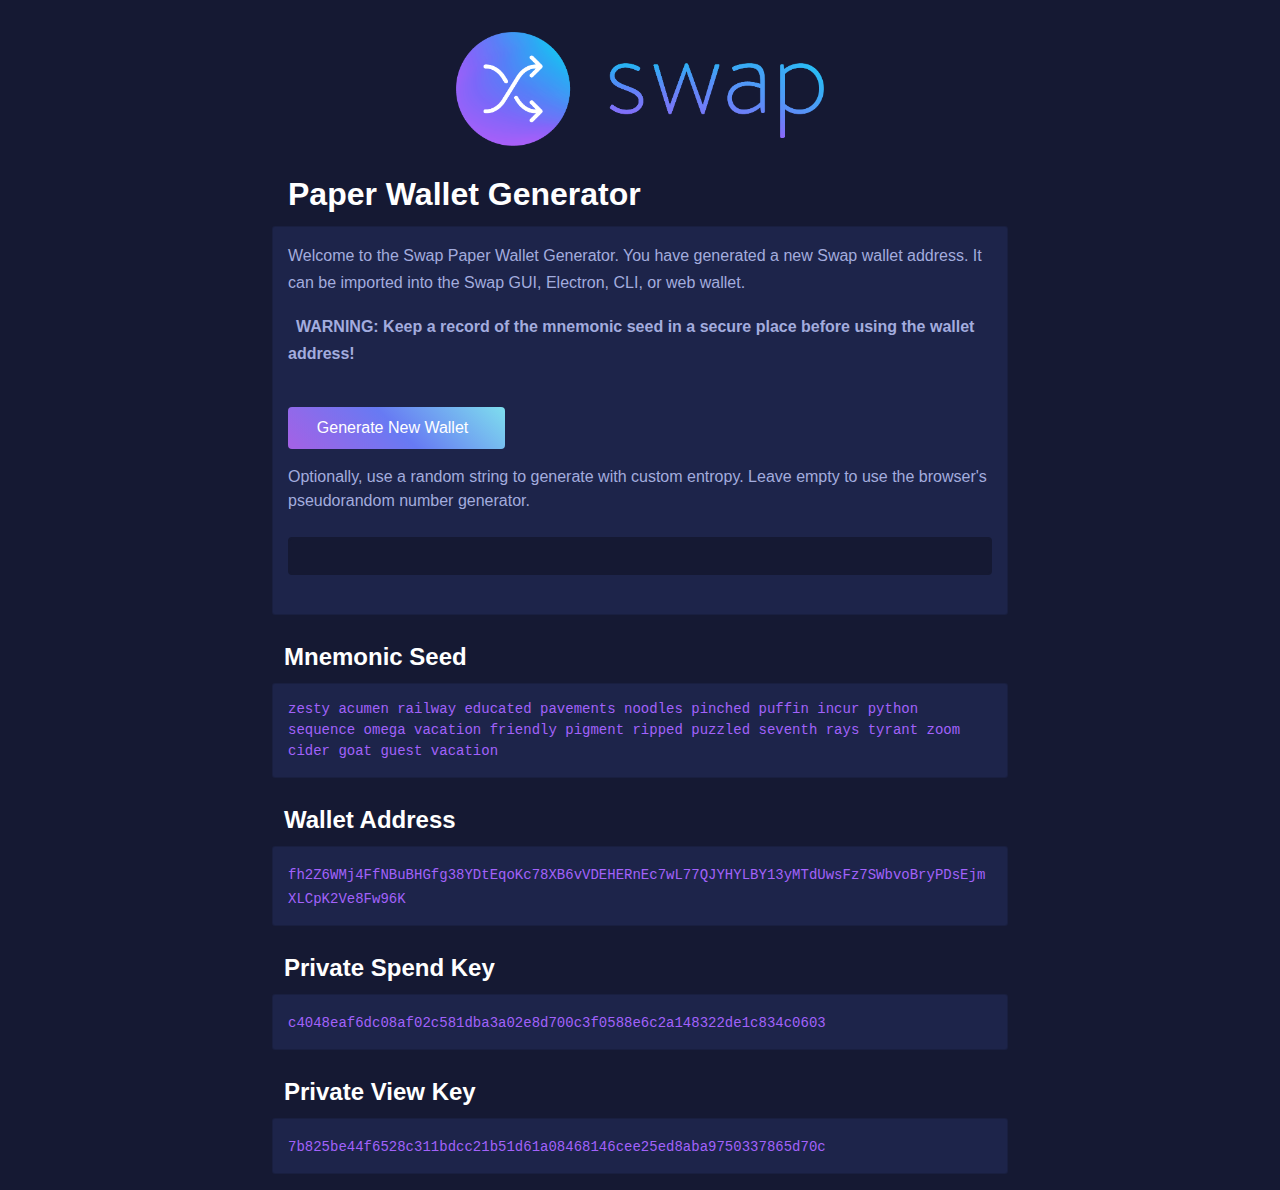
==== commit 4e67ca0a: "Paperwallet redesign" ====
--- a/paperwallet-alternative.html
+++ b/paperwallet-alternative.html
@@ -92,129 +92,128 @@
 -->
 <!-- CSS -->
 <!-- Swap Paper Wallet Generator -->
-<html>
+<!DOCTYPE html>
+<html lang="en">
 <head>
-  <title>Swap - Paper Wallet Generator</title>
-  <meta http-equiv="content-type" content="text/html; charset=windows-1252">
-  <link rel="shortcut icon" href="favicon.ico" />
-  <link rel="shortcut icon" type="image/png" href="favicon.png">
-  <link rel="apple-touch-icon" sizes="180x180" href="apple-touch-icon.png">
-  <link rel="icon" type="image/png" sizes="32x32" href="favicon-32x32.png">
-  <link rel="icon" type="image/png" sizes="16x16" href="favicon-16x16.png">
-  <style>
-    body {  
-      background-color: #151933;
-      font-family: 'Roboto', Helvetica, Arial, sans-serif;
-      line-height: 1.428571429;
-      color: #262626;
-      margin:0;
-      padding:0;
-      margin-bottom: 85px;
-      font-size: 16px;
-      overflow-y: auto;
-    }
-    img {
-	  height:auto;
-      width:55%;
- 	}
-    h1, h2, h3, h4, h5, h6, .h1, .h2, .h3, .h4, .h5, .h6 {
-      font-weight: 400;
-	  color: #fff;
-      -webkit-font-smoothing: antialiased;
-      font-family: 'Roboto Condensed', Arial, sans-serif;
-      text-align:left;
-    }
-    h3,.h3 {
-      font-size: 32px;
-      margin-bottom: 14px;
-    }
-
-    .card {
-      display: inline-block;
-      position: relative;
-      width: 600px;
-      margin: 0;
-      padding: 0;
-      box-shadow: 0 1px 0px 0 rgba(0, 0, 0, 0.14);
-      border-radius: 3px;
-      color: rgba(0, 0, 0, 0.87);
-      background: #fff;
-      word-wrap:break-word;
-      text-align:left;
-    }
-
-    .padding-15 { padding: 15px !important; }
-    .padding-b-10 { padding-bottom: 10px !important; }
-    .push-up-15 { margin-top: 15px !important; }
-    
-    #wrapper {
-      width:650px;
-      margin: 15px auto;
-      text-align:left;
-    }
-    #page-wrapper {
-      margin:0;
-      min-height: 568px;
-      text-align:center;
-    }    
-      .btn-default {
-        color: #ffffff;
-        background-color: #1a4b63;
-        border-color: #014e71;
-    }
-
-
-}
-  </style>
+    <title>Swap | Paper Wallet Generator</title>
+    <meta http-equiv="content-type" content="text/html; charset=windows-1252">
+    <link rel="shortcut icon" href="favicon.ico" />
+    <link rel="shortcut icon" type="image/png" href="favicon.png">
+    <link rel="apple-touch-icon" sizes="180x180" href="apple-touch-icon.png">
+    <link rel="icon" type="image/png" sizes="32x32" href="favicon-32x32.png">
+    <link rel="icon" type="image/png" sizes="16x16" href="favicon-16x16.png">
+    <!-- Template CSS -->
+    <link rel="stylesheet" href="style.css?v=2.9">
+    <!-- Font Awesome -->
+    <link rel="stylesheet" href="https://pro.fontawesome.com/releases/v5.12.1/css/all.css"
+        integrity="sha384-TxKWSXbsweFt0o2WqfkfJRRNVaPdzXJ/YLqgStggBVRREXkwU7OKz+xXtqOU4u8+" crossorigin="anonymous">
+    <style>
+        body {
+            margin: 0;
+            padding: 0;
+            margin-bottom: 1em;
+        }
+
+        .swap-logo img {
+            height: auto;
+            width: 50%;
+        }
+
+        h1,
+        h2,
+        h3,
+        h4 {
+            text-align: left;
+        }
+
+        .card {
+            display: block;
+            position: relative;
+            margin: 0;
+            padding: 15px;
+            border-radius: 3px;
+            color: #a3acde;
+            background: #1d244a;
+            word-wrap: break-word;
+            text-align: left;
+        }
+
+        code {
+            color: #a262fb;
+        }
+
+        input {
+            color: #a3acde !important;
+            background: #151933 !important;
+            border: 2px solid #151933 !important;
+        }
+
+        #wrapper {
+            max-width: 48em;
+            margin: 0 auto;
+            margin-top: 2em;
+            text-align: left;
+        }
+
+        #page-wrapper {
+            margin: 0 1em;
+            text-align: center;
+        }
+    </style>
 </head>
 <body>
-  <div class="row">
     <div id="wrapper">
-      <div id="page-wrapper">
-        <div id="page">
-		  <span><img src="images/logo/swap-logo-coloured.png" /></span>
-          <h3><span>Paper Wallet Generator</span></h3>
-          <div class="card padding-15 padding-b-10">
-            This page generates a new Swap wallet address that can be imported into the GUI/CLI wallet.<br>
-            Be sure to keep a record of this page in a safe place before mining to this wallet address!
-          </div>
-          
-          <h4 class="push-up-15"><span>Wallet Address:<span></span></span></h4>
-          <div class="card padding-15 padding-b-10">
-            <code><span id="address_widget">generating...</span></code>
-            <span class="qrcode" id="address_qr_widget" onclick="js:toggle_qr();"></span>
-          </div>
-          
-          <h4 class="push-up-15"><span>Private Spend Key:<span></span></span></h4>
-          <div class="card padding-15 padding-b-10">
-            <code><span id="spend_key_widget">generating...</span></code><br>
-          </div>
-
-          <h4 class="push-up-15"><span>Private View Key:<span></span></span></h4>
-          <div class="card padding-15 padding-b-10">
-            <code><span id="view_key_widget">generating...</span></code>
-          </div>
-          
-          <h4 class="push-up-15"><span>Mnemonic Seed:<span></span></span></h4>
-          <div class="card padding-15 padding-b-10">
-            <code><div style="white-space: pre-line; word-break: break-word;" id="mnemonic_widget">generating...</div></code>
-          </div>
-
-          <h4 class="push-up-15"><span>Generate New Wallet:<span></span></span></h4>
-          <div class="card padding-15 padding-b-10">
-            <div>Enter a random string for custom entropy (leave empty to use the browser's PRNG)</div><br>
-            <input class="form-control" type="text" id="user_entropy_widget" oninput="js:checkEntropy();"><br>
-            <button class="btn btn-default" type="button" onclick="js:genwallet(null);">
-              <span tkey="set">New Wallet</span>
-            </button>
-            <div style="color: #ffbfc5; display: none" id="user_entropy_warning_widget">WARNING: entropy is way too low for the wallet to be secure: aim for 256 bits (about a hundred dice throws)</div>
-          </div>
+        <div id="page-wrapper">
+            <div id="page">
+                <div class="mb-4 swap-logo"><img src="images/logo/swap-logo-coloured.png" /></div>
+                <h3><i class="featured-item-icon far fa-file-alt gradient-icon"></i>&ensp;Paper Wallet Generator</h3>
+                <div class="card">
+                    <p>
+                        Welcome to the Swap Paper Wallet Generator. You have generated a new Swap wallet address.
+                        It can be imported into the Swap GUI, Electron, CLI, or web wallet.
+                    </p>
+                    <p>
+                        <b><i class="far fa-exclamation-triangle"></i>&ensp;WARNING: Keep a record of the mnemonic seed
+                            in a secure place before using the wallet address!</b>
+                    </p>
+                    <br>
+                    <p>
+                        <button class="btn btn-primary" type="button" onclick="js:genwallet(null);">
+                            <span tkey="set">Generate New Wallet&ensp;<i class="fas fa-cogs"></i></span>
+                        </button>
+                    <div>Optionally, use a random string to generate with custom entropy. Leave empty to use the
+                        browser's pseudorandom number generator.</div><br>
+                    <input class="form-control mb-4" type="text" id="user_entropy_widget" oninput="js:checkEntropy();">
+                    <div style="color:red; display:none" id="user_entropy_warning_widget"><b><i
+                                class="far fa-exclamation-triangle"></i>&ensp;WARNING: Entropy is too low for the wallet
+                            to be secure: aim for 256 bits or about a hundred dice throws.</b></div>
+                    </p>
+                </div>
+
+                <h4 class="mt-4"><i class="far fa-seedling gradient-icon"></i>&ensp;Mnemonic Seed</h4>
+                <div class="card">
+                    <code><div style="white-space: pre-line; word-break: break-word;" id="mnemonic_widget">generating...</div></code>
+                </div>
+
+                <h4 class="mt-4"><i class="far fa-wallet gradient-icon"></i>&ensp;Wallet Address</h4>
+                <div class="card">
+                    <code><span id="address_widget">generating...</span></code>
+                    <span class="qrcode" id="address_qr_widget" onclick="js:toggle_qr();"></span>
+                </div>
+
+                <h4 class="mt-4"><i class="far fa-key gradient-icon"></i>&ensp;Private Spend Key</h4>
+                <div class="card">
+                    <code><span id="spend_key_widget">generating...</span></code><br>
+                </div>
+
+                <h4 class="mt-4"><i class="far fa-key gradient-icon"></i>&ensp;Private View Key</h4>
+                <div class="card">
+                    <code><span id="view_key_widget">generating...</span></code>
+                </div>
+            </div>
         </div>
-      </div>
     </div>
-  </div>
 </body>
-		
 <!-- Javascript -->
 <script>
 var JSBigInt = (function () {
